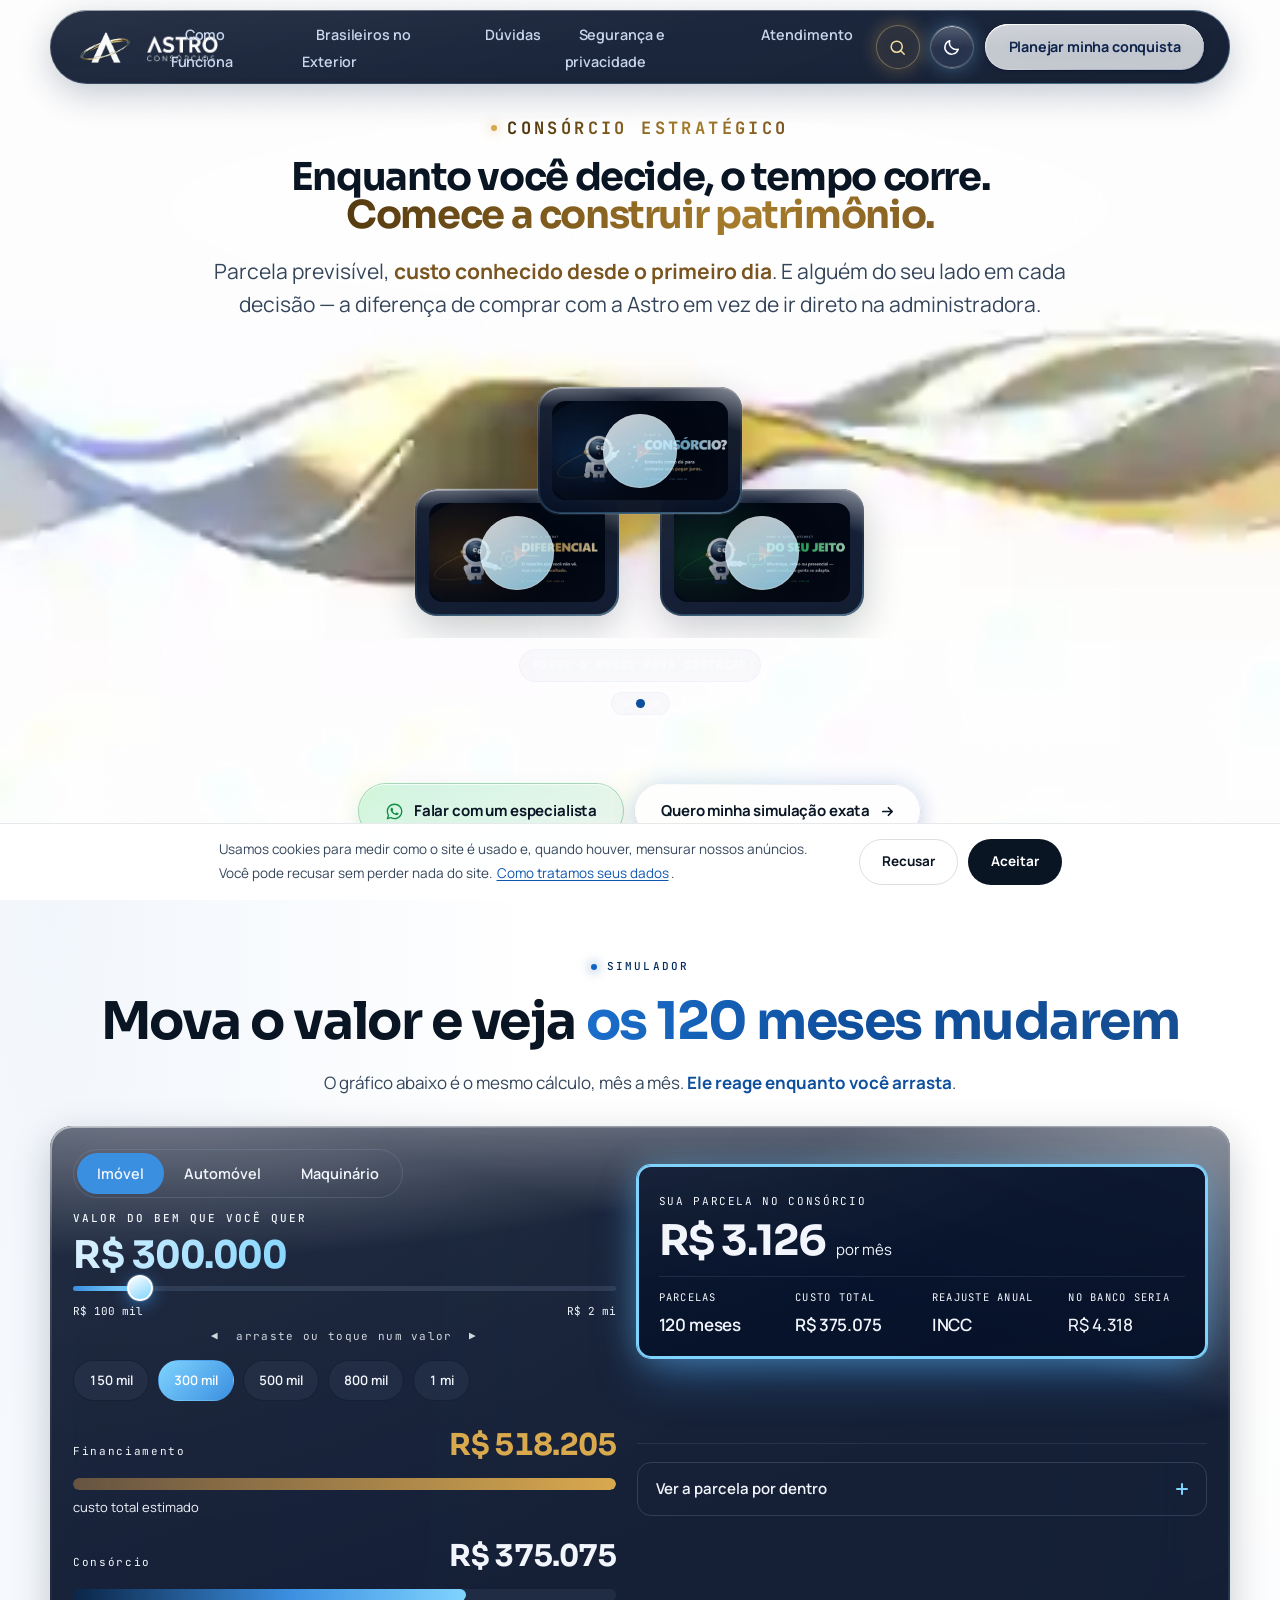
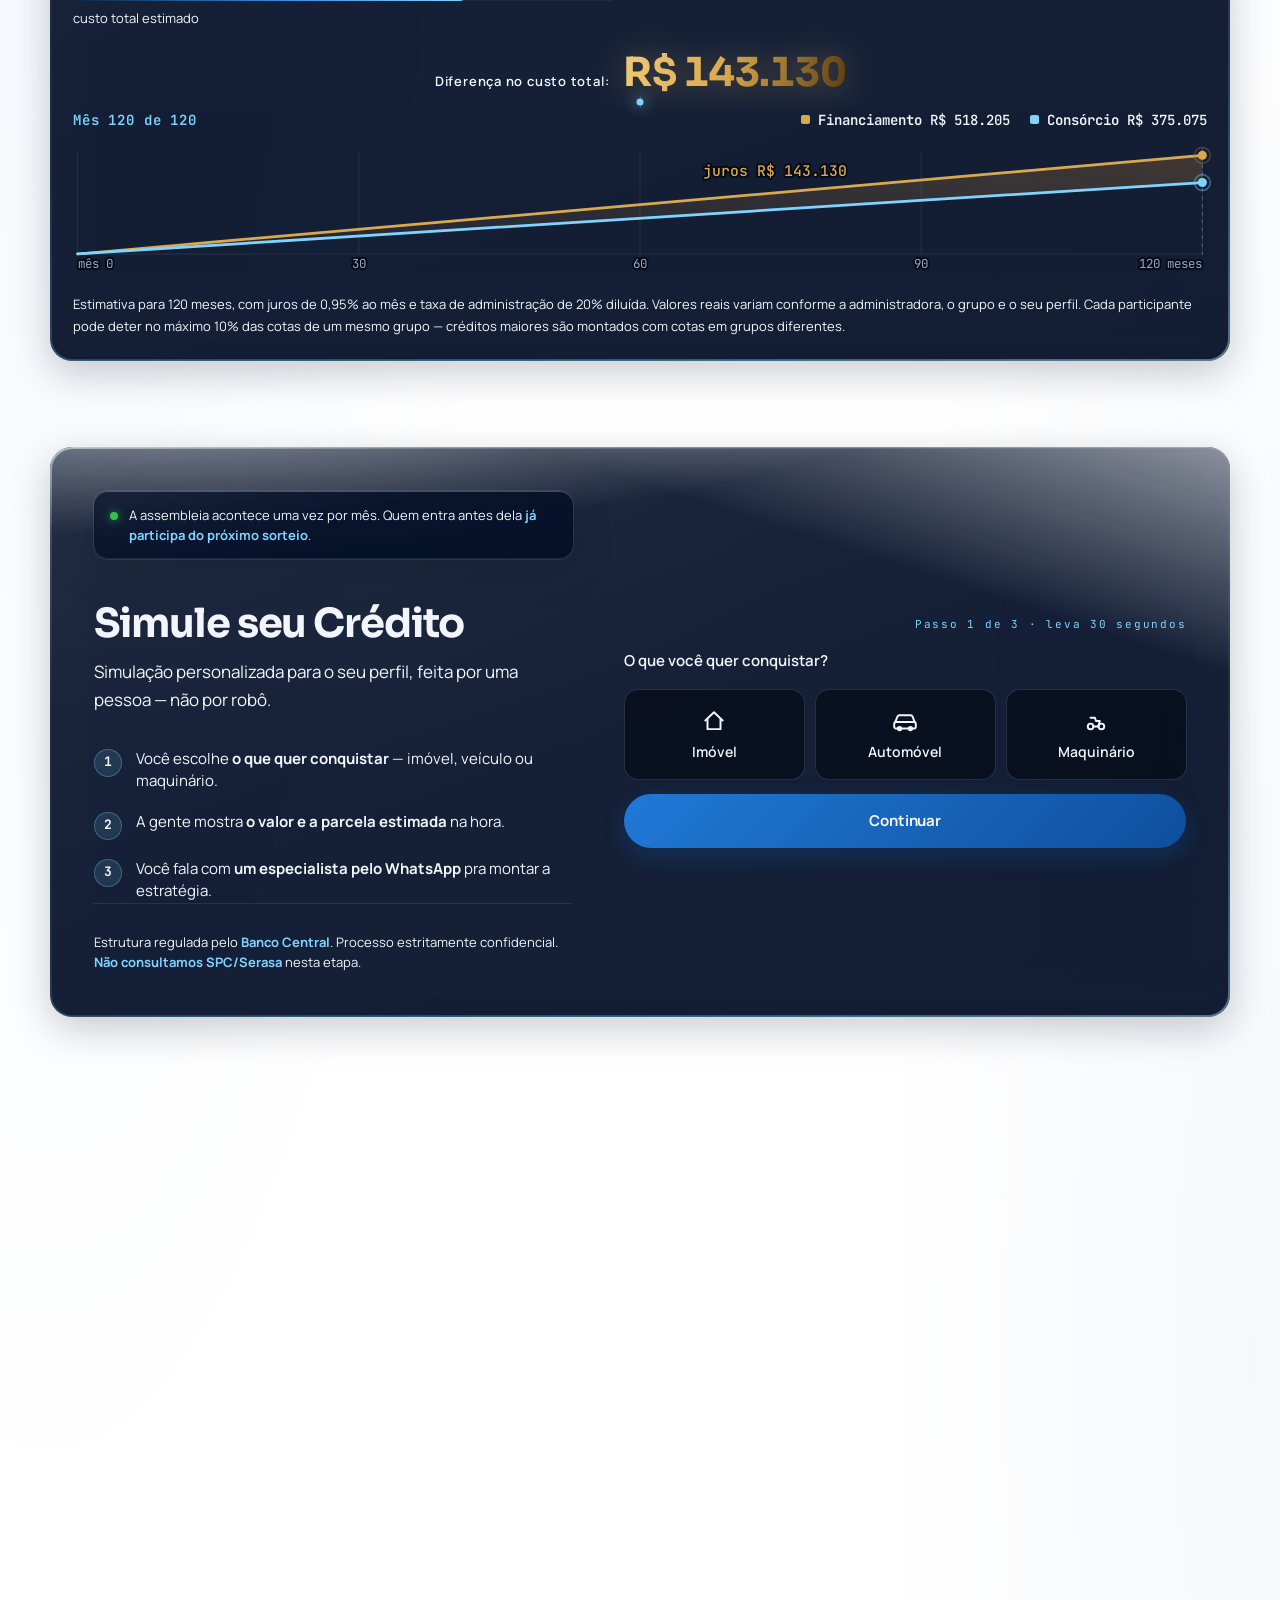
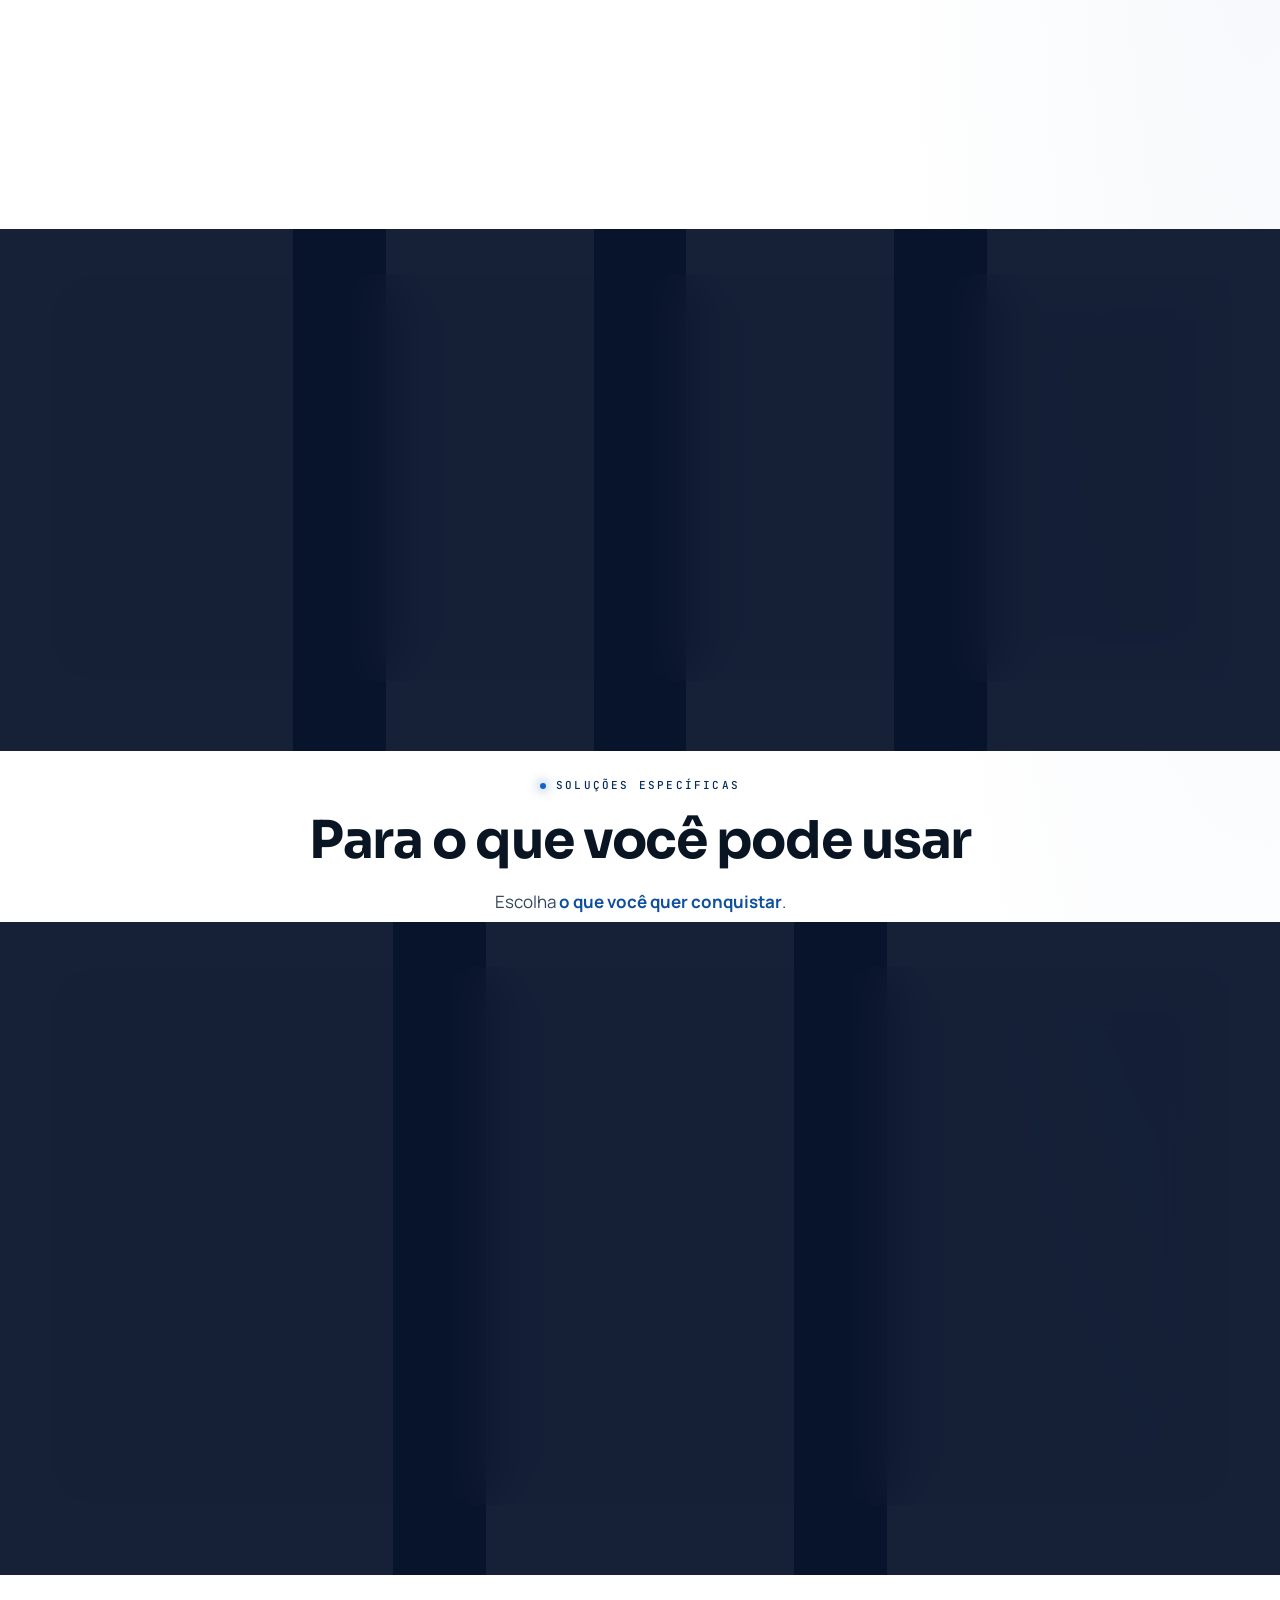
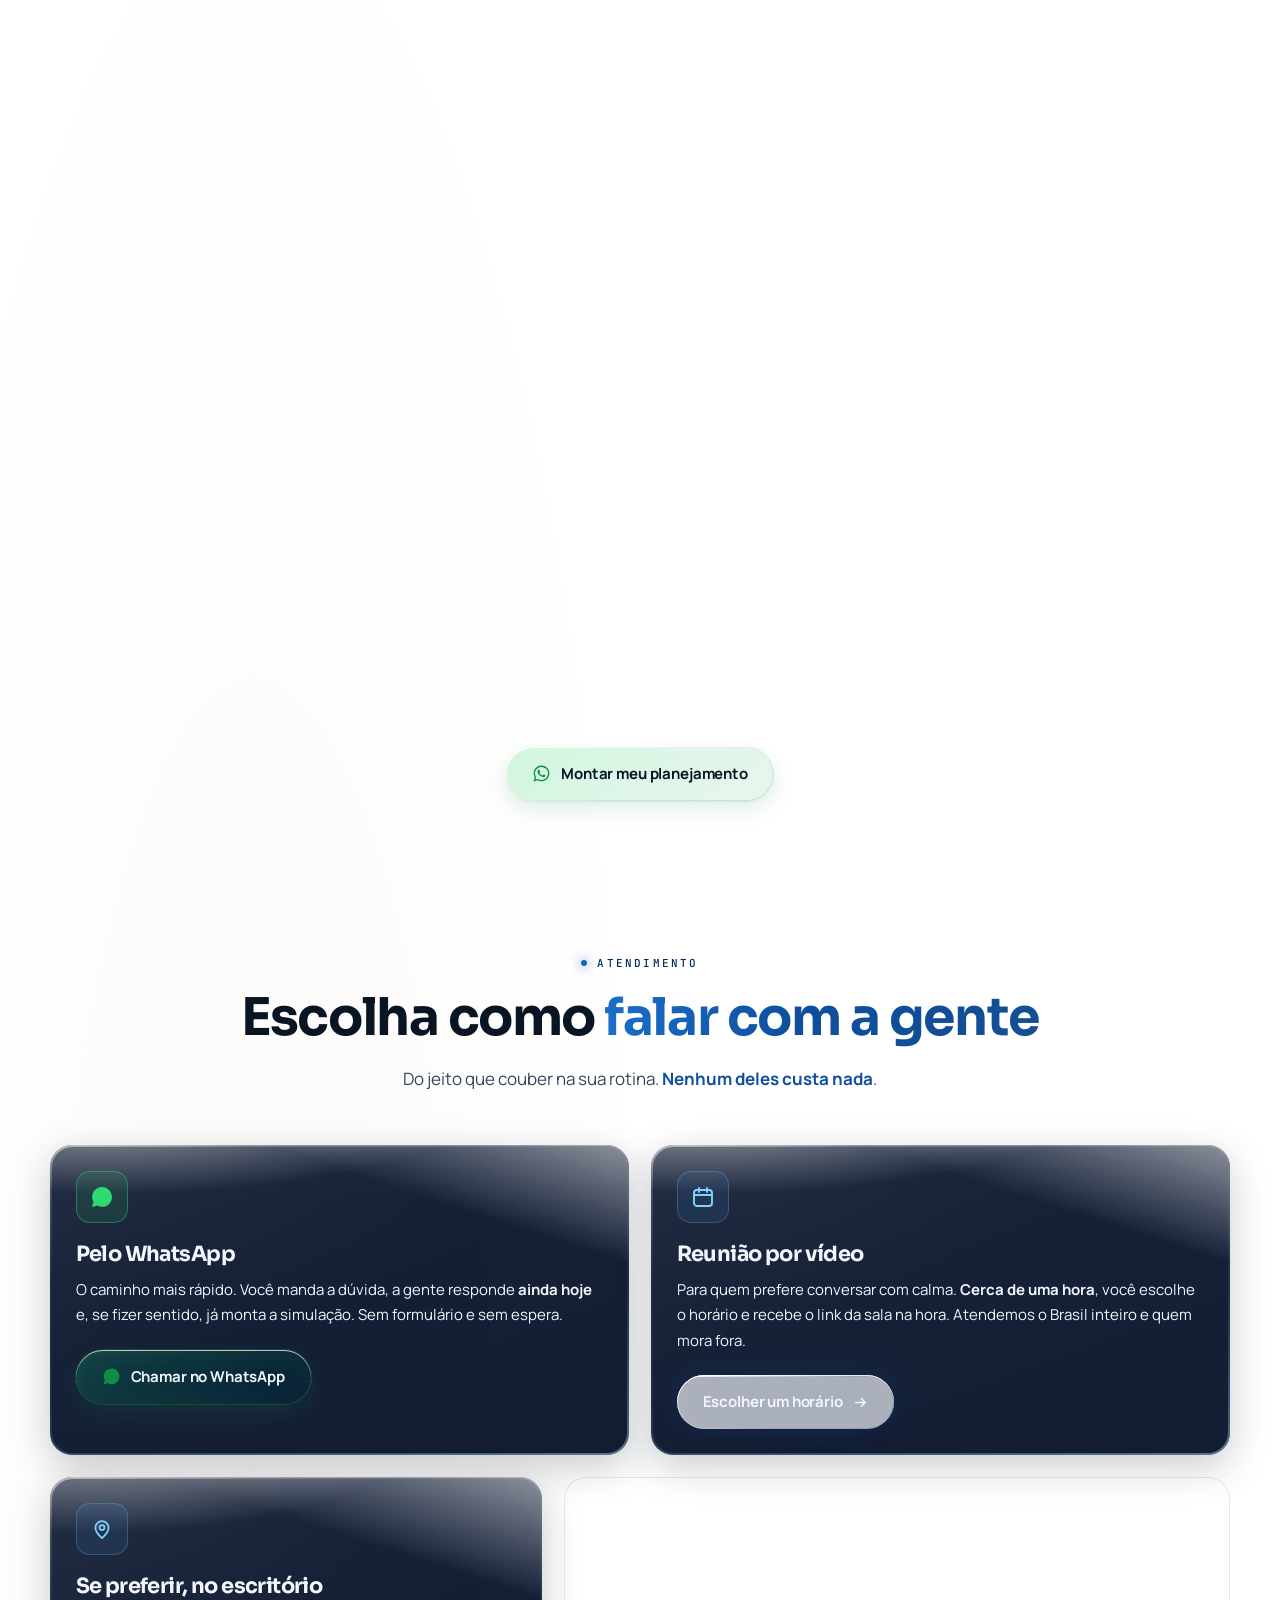
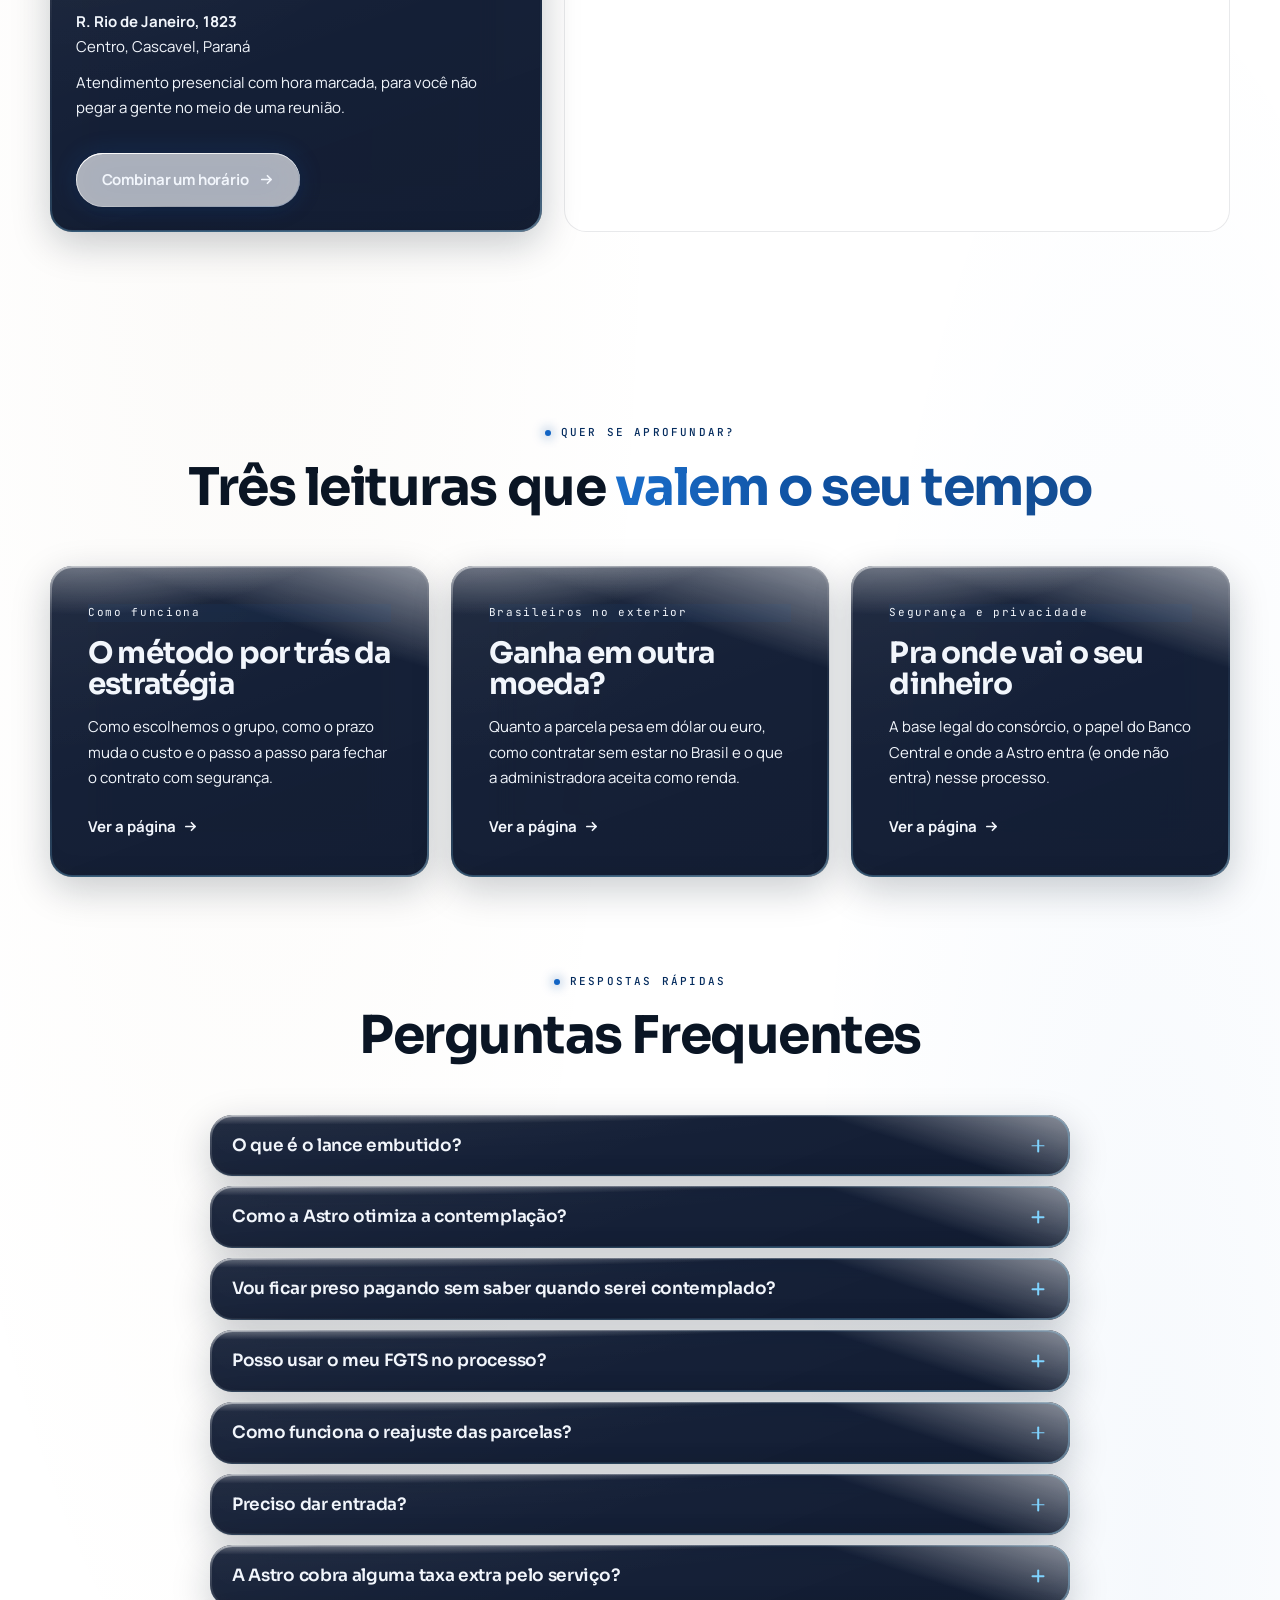
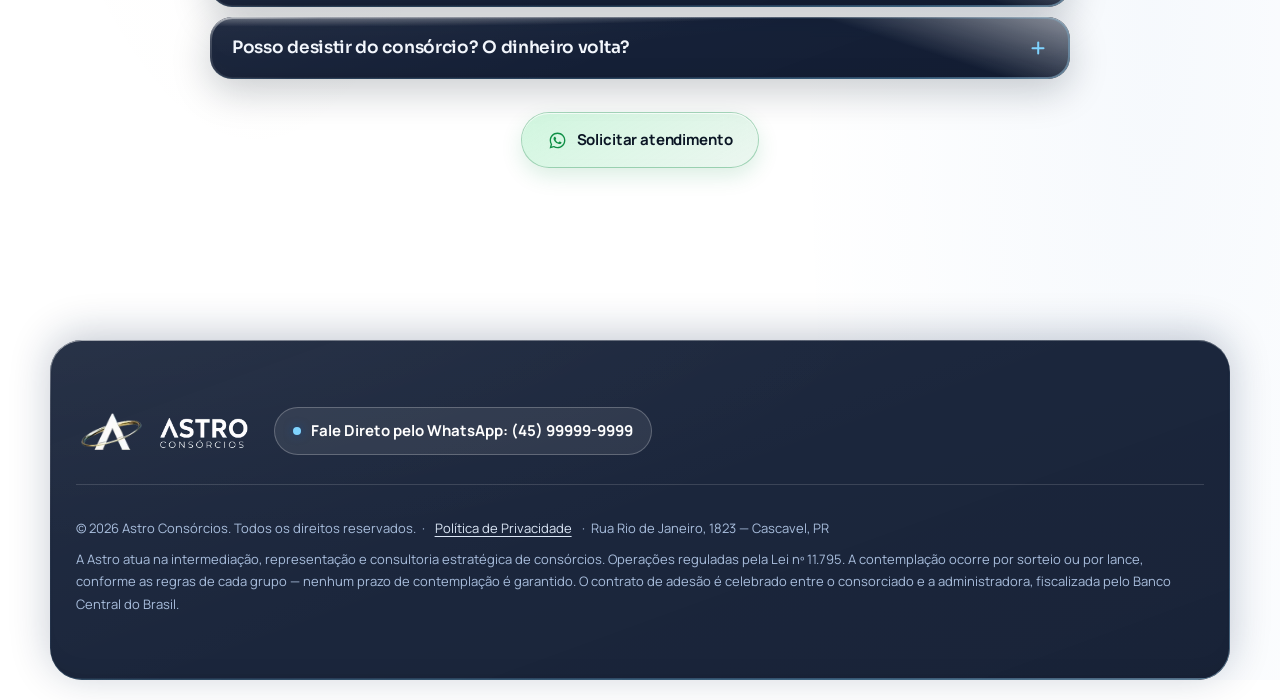
==== index.html @ eac0834c "Initial commit" ====
<!DOCTYPE html>
<html lang="pt-BR">
<head>
<meta charset="UTF-8">
<meta name="viewport" content="width=device-width, initial-scale=1.0">
<title>Consórcio sem juros com estratégia de lance | Astro Consórcios — Imóveis, Veículos e Maquinário</title>

<!-- METATAGS DE SEO E PREVIEW DE COMPARTILHAMENTO (WHATSAPP) -->
<!-- DEPLOY STEP: og:image e og:url precisam da URL absoluta do ar antes de publicar -->
<meta name="description" content="Consórcio de imóveis, veículos e maquinário sem juros de financiamento. Analisamos o histórico de lances do seu grupo e montamos a estratégia de contemplação. Atendimento online em todo o Brasil.">
<meta property="og:title" content="Astro Consórcios — Inteligência Patrimonial">
<meta property="og:description" content="Consórcio sem juros de financiamento, com estratégia de lance baseada em dados. Atendimento online em todo o Brasil.">
<meta property="og:image" content="https://astroconsorcios.netlify.app/img/og-image.jpg">
<meta property="og:image:width" content="1200">
<meta property="og:image:height" content="630">
<meta property="og:image:alt" content="Astro Consórcios — consórcio sem juros com estratégia de lance">
<meta name="twitter:image" content="https://astroconsorcios.netlify.app/img/og-image.jpg">
<meta property="og:type" content="website">
<meta property="og:url" content="https://astroconsorcios.netlify.app/">
<meta property="og:locale" content="pt_BR">
<meta property="og:site_name" content="Astro Consórcios">
<meta name="twitter:card" content="summary_large_image">
<meta name="robots" content="index, follow">
<meta name="author" content="Astro Consórcios">
<meta name="theme-color" content="#03060F">
<meta name="color-scheme" content="dark">
<!-- O favicon era uma estrela de quatro pontas generica, que nao e a marca.
     Agora e o proprio simbolo, com a geometria medida do bitmap. Embutido de
     proposito: nao custa requisicao e fica nitido em qualquer tamanho. -->
<link rel="icon" href="data:image/svg+xml,%3Csvg%20xmlns%3D%22http%3A%2F%2Fwww.w3.org%2F2000%2Fsvg%22%20viewBox%3D%220%200%2032%2032%22%3E%3Crect%20width%3D%2232%22%20height%3D%2232%22%20rx%3D%227%22%20fill%3D%22%23070D1A%22%2F%3E%3Cg%20transform%3D%22translate(16%2016)%20scale(0.062)%20translate(-201%20-126)%22%3E%3Cpath%20d%3D%22M196.7%2011.5%20L205.4%2011.5%20L314.6%20240%20L261.7%20240%20L201%20104%20L140.4%20240%20L87.4%20240%20Z%22%20fill%3D%22%23F2F6FC%22%2F%3E%3Cellipse%20cx%3D%22193.1%22%20cy%3D%22137%22%20rx%3D%22191.8%22%20ry%3D%2246.7%22%20transform%3D%22rotate(-17.3%20193.1%20137)%22%20fill%3D%22none%22%20stroke%3D%22%23E0B45E%22%20stroke-width%3D%2213%22%2F%3E%3C%2Fg%3E%3C%2Fsvg%3E" type="image/svg+xml">
<link rel="apple-touch-icon" href="img/astro-simbolo.png">
<link rel="canonical" href="https://astroconsorcios.netlify.app/">

<link rel="preconnect" href="https://fonts.googleapis.com">
<link rel="preconnect" href="https://fonts.gstatic.com" crossorigin>
<link href="https://fonts.googleapis.com/css2?family=Sora:wght@600;700&family=Manrope:wght@400;600;700&family=JetBrains+Mono:wght@500&display=swap" rel="stylesheet">

<!-- BREADCRUMBS (schema — o Google usa para montar a trilha no resultado de busca) -->
<script type="application/ld+json">
{
  "@context": "https://schema.org",
  "@type": "BreadcrumbList",
  "itemListElement": [
    {"@type":"ListItem","position":1,"name":"Início","item":"https://astroconsorcios.netlify.app/"},
    {"@type":"ListItem","position":2,"name":"Como Funciona","item":"https://astroconsorcios.netlify.app/como-funciona.html"},
    {"@type":"ListItem","position":3,"name":"Brasileiros no Exterior","item":"https://astroconsorcios.netlify.app/exterior.html"},
    {"@type":"ListItem","position":4,"name":"Dúvidas","item":"https://astroconsorcios.netlify.app/#duvidas"}
  ]
}
</script>

<!-- ============================================================
     RASTREAMENTO — PREENCHER ANTES DE RODAR ANÚNCIOS
     1. Troque SEU_PIXEL_ID pelo ID do Pixel da Meta
     2. Troque G-XXXXXXXXXX pelo ID do Google Analytics
     3. Descomente cada bloco abaixo
     ============================================================ -->

<!-- META PIXEL
<script>
!function(f,b,e,v,n,t,s){if(f.fbq)return;n=f.fbq=function(){n.callMethod?
n.callMethod.apply(n,arguments):n.queue.push(arguments)};if(!f._fbq)f._fbq=n;
n.push=n;n.loaded=!0;n.version='2.0';n.queue=[];t=b.createElement(e);t.async=!0;
t.src=v;s=b.getElementsByTagName(e)[0];s.parentNode.insertBefore(t,s)}(window,
document,'script','https://connect.facebook.net/en_US/fbevents.js');
fbq('init', 'SEU_PIXEL_ID');
fbq('track', 'PageView');
</script>
-->

<!-- GOOGLE ANALYTICS — trocar G-XXXXXXXXXX pelo ID real quando criar a conta
<script async src="https://www.googletagmanager.com/gtag/js?id=G-XXXXXXXXXX"></script>
<script>
  window.dataLayer = window.dataLayer || [];
  function gtag(){dataLayer.push(arguments);}
  gtag('js', new Date());
  gtag('config', 'G-XXXXXXXXXX');
</script>
-->

<!-- DADOS ESTRUTURADOS — serviço financeiro com atendimento nacional -->
<script type="application/ld+json">
{
  "@context": "https://schema.org",
  "@type": "FinancialService",
  "name": "Astro Consórcios",
  "description": "Representação e consultoria estratégica de consórcios com atendimento online em todo o Brasil. Análise de grupos e estratégia de lance para imóveis, veículos, maquinário e capital.",
  "url": "https://astroconsorcios.netlify.app/",
  "address": {
    "@type": "PostalAddress",
    "streetAddress": "Rua Rio de Janeiro, 1823",
    "addressLocality": "Cascavel",
    "addressRegion": "PR",
    "addressCountry": "BR"
  },
  "areaServed": { "@type": "Country", "name": "Brasil" },
  "availableChannel": {
    "@type": "ServiceChannel",
    "serviceUrl": "https://astroconsorcios.netlify.app/",
    "availableLanguage": "pt-BR"
  },
  "priceRange": "$$$",
  "openingHoursSpecification": {
    "@type": "OpeningHoursSpecification",
    "dayOfWeek": ["Monday","Tuesday","Wednesday","Thursday","Friday"],
    "opens": "08:30", "closes": "18:00"
  }
}
</script>

<script>
/* Antes de qualquer pintura: sem isto a pagina nasce escura e pisca para o
   claro assim que o script principal roda. Fica inline de proposito. */
(function(){try{
  var t=localStorage.getItem("astro-tema");
  if(t==="claro"||t==="escuro") document.documentElement.setAttribute("data-tema",t);
  var claro = t==="claro" || (t!=="escuro" && window.matchMedia("(prefers-color-scheme: light)").matches);
  document.documentElement.classList.toggle("t-claro", claro);
  document.documentElement.style.colorScheme = claro ? "light" : "dark";
}catch(e){}})();
</script>
<style>
/* ==========================================================================
   ASTRO CONSÓRCIOS — sistema visual
   Premissa: o tempo é a moeda do consórcio.
   ========================================================================== */

:root{
  /* superfícies, tingidas de marinho, nunca preto puro */
  --canvas:      #03060F;
  --canvas-2:    #050913;
  --panel:       #080F1D;
  --panel-2:     #0B1526;
  --panel-3:     #0E1A2E80;

  /* acento, tirado do azul da própria marca */
  --accent:      #3B8FE0;
  --accent-hi:   #7FD4FF;
  --accent-deep: #14356B;
  --accent-soft: rgba(59,143,224,.16);
  --accent-line: rgba(59,143,224,.34);

  /* OURO, não caramelo. Caramelo é cor chapada; ouro é material, e só lê como
     ouro com gradiente, brilho e sombra. Agora que a página tem vidro e
     reflexo, o chapado é que destoava. E patrimônio é literalmente riqueza. */
  --ouro:        #D9A94E;   /* o tom médio, para texto sólido */
  --ouro-luz:    #F5DFA0;   /* o brilho especular */
  --ouro-fundo:  #7A5520;   /* a sombra do metal */
  --caramelo:    #D9A94E;   /* nome antigo mantido: muita regra ainda o usa */

  /* o lado do financiamento: bronze fundo, mesma família do ouro.
     O vermelho saiu; ele era a quinta cor competindo na página. */
  --bronze:      #A8763A;
  --bronze-luz:  #D9A94E;
  --alerta:      #A8763A;

  --text:        #F2F6FC;
  /* A força da fita no topo do herói e depois dele. São os valores do TEMA
     ESCURO, com texto branco por cima; o tema claro sobrescreve os dois com
     números próprios. Cada um saiu de medição de contraste da WCAG, não de
     gosto: a 0,52 texto corrido ficava em 3,62:1, abaixo dos 4,5:1. */
  --fop-topo: 0.92;
  --fop-base: 0.40;
  /* a cor do destaque de marca no texto. É variável porque dentro de um bloco
     claro ela precisa virar azul escuro, e cor cravada não sabe onde está. */
  --marca-cor: #7FD4FF;
  /* A GUIA INTERNA. Distancia da borda do bloco ate o texto dentro dele.
     A pilula usava 26px e os cartoes 32px, o que dava DUAS linhas de texto
     descendo a pagina em vez de uma. Um valor so, usado por todos. */
  --guia: clamp(16px, 2vw, 26px);
  --hover-tinta: linear-gradient(158deg, rgba(59,143,224,.09), rgba(147,169,201,.02));
  --campo-fundo: rgba(3,6,15,.6);
  --campo-fundo-foco: rgba(3,6,15,.85);
  --campo-fundo-solido: #0B1424;
  --regua-traco: rgba(5,9,20,.9);
  /* o degrade dos numeros e titulos em destaque. Texto recortado em degrade
     nao tem cor propria: ele e PINTADO pelo fundo. Cravado claro, ele sumia
     dentro do bloco branco, e nenhuma troca de --text alcancava, porque nao
     ha cor nenhuma para trocar. */
  --grad-destaque: linear-gradient(100deg, #DCF1FF, #7FD4FF 44%, #F2F6FC);
  --text-2:      #93A9C9;
  /* #64789A media 4,34:1, abaixo do piso de 4,5 para texto de corpo.
     Ele carrega as legendas do gráfico, o rodapé e as notas da calculadora. */
  --text-3:      #7C90B4;

  --line:        rgba(147,169,201,.14);
  --line-2:      rgba(147,169,201,.24);

  --r:   14px;
  --r-l: 22px;

  --ease:     cubic-bezier(.22,1,.36,1);
  --ease-io:  cubic-bezier(.65,.05,.36,1);

  --tshadow: 0 1px 2px rgba(4,8,18,.95), 0 3px 12px rgba(4,8,18,.78), 0 10px 44px rgba(4,8,18,.8);

  --f-display: 'Sora', ui-sans-serif, system-ui, sans-serif;
  --f-text:    'Manrope', ui-sans-serif, system-ui, sans-serif;
  --f-mono:    'JetBrains Mono', ui-monospace, monospace;

  --nav-h: 74px;
}

*,*::before,*::after{ box-sizing:border-box; margin:0; padding:0 }

html{
  overflow-x:hidden;
  overflow-x:clip;
  scroll-behavior:smooth;
  scroll-padding-top:calc(var(--nav-h) + 16px);
  background:var(--canvas);
  color-scheme:dark;
}
body{
  overflow-x:hidden;
  overflow-x:clip;
  background:var(--canvas);
  color:var(--text);
  font-family:var(--f-text);
  font-size:17px;
  line-height:1.6;
  -webkit-font-smoothing:antialiased;
  -moz-osx-font-smoothing:grayscale;
  position:relative;
}
/* Com o menu aberto o body recebe overflow:hidden, e isso QUEBRA o
   position:sticky do cabecalho: ele volta para a posicao dele no documento,
   que fica fora da tela se a pessoa rolou. O resultado e um menu que so
   fecha se voce ja estiver no topo. Enquanto o menu esta aberto, o cabecalho
   passa a ser fixo, que nao depende do contexto de rolagem. */
/* A rolagem NÃO trava mais. Travava porque o painel cobria a tela e era um
   diálogo modal; como cartão pequeno, travar a página inteira faz a pessoa
   achar que o site congelou. O véu continua indicando que há uma camada. */
body.menu-aberto{ overflow:visible }
body.menu-aberto nav{ position:fixed; top:0; left:0; right:0; z-index:101 }
/* o aviso de obra tem z-index 100 e cobriria o botao de fechar */

img{ max-width:100%; display:block }
a{ color:inherit; text-decoration:none }
button,input,select,textarea{ font:inherit; color:inherit }
::selection{ background:rgba(59,143,224,.32); color:#fff }

:focus-visible{
  outline:2px solid var(--accent-hi);
  outline-offset:3px;
  border-radius:2px;
}

.so-leitor{
  position:absolute; width:1px; height:1px; padding:0; margin:-1px;
  overflow:hidden; clip:rect(0 0 0 0); white-space:nowrap; border:0;
}
.skip{
  position:absolute; left:-9999px; top:0; z-index:999;
  background:var(--accent); color:#04101F; padding:12px 18px;
  border-radius:0 0 10px 0; font-weight:700;
}
.skip:focus{ left:0 }

/* Escala para monitor grande. Travar tudo em 1180px faz um 27 polegadas
   parecer um site pequeno perdido no meio da tela: logo, menu e rodapé
   encolhem em relação a tudo. A régua cresce junto com a tela. */
:root{ --larg:1180px }
/* A coluna de conteúdo cresce com a tela, mas com teto: linha de texto muito
   longa cansa de ler, e é por isso que ela nunca vai a 100%.
   Os degraus subiram depois que o João viu num monitor de 27" QHD: a 2560px o
   conteúdo parava em 1680, sobrando 440px vazios de cada lado, e a página
   parecia encolhida no meio da tela. Agora vai a 1980, que é 77% da largura —
   cheio o bastante para não parecer perdido, e ainda longe da linha
   interminável. O passo de 2200px entrou porque o salto de 1920 para 2400 era
   grande demais e deixava um vão sem atendimento. */
@media (min-width:1600px){ :root{ --larg:1340px; --nav-h:86px } }
@media (min-width:1920px){ :root{ --larg:1560px; --nav-h:94px } }
@media (min-width:2200px){ :root{ --larg:1780px; --nav-h:98px } }
@media (min-width:2400px){ :root{ --larg:1980px; --nav-h:102px } }

.container{ width:min(var(--larg), calc(100% - 44px)); margin-inline:auto }

/* ---------- tipografia ---------- */

h1,h2,h3{ font-family:var(--f-display); font-weight:700; line-height:1.06; letter-spacing:-.028em }

.eyebrow{
  font-family:var(--f-mono);
  font-size:11px; font-weight:500;
  letter-spacing:.2em; text-transform:uppercase;
  color:var(--accent-hi);
  display:inline-flex; align-items:center; gap:10px;
}
.eyebrow::before{
  content:""; width:6px; height:6px; border-radius:50%;
  background:var(--accent-hi); flex:none;
  box-shadow:0 0 12px var(--accent-hi);
}

/* Abaixo do hero não existe o scrim por faixa, e a fita líquida passa por trás
   dos títulos. Sombra em toda linha grande, e gradiente claro do começo ao fim:
   o azul médio do meio do gradiente desaparecia quando a fita acendia atrás. */
.section-title{
  font-size:clamp(30px,4.6vw,52px);
  margin:18px 0 0;
  /* sombra justa apenas: uma sombra larga sobre letra clara vira halo e o
     título parece desfocado. A separação real vem do scrim de .sec-head. */
  text-shadow:0 1px 3px rgba(4,8,18,.9);
}
.section-title span{
  background:var(--grad-destaque);
  -webkit-background-clip:text; background-clip:text;
  color:transparent; -webkit-text-fill-color:transparent;
  /* obrigatório: com preenchimento transparente a sombra aparece POR DENTRO
     da letra, e o título vira um borrão escuro. O scrim faz a separação. */
  text-shadow:none;
}
.section-sub{
  font-size:clamp(14.2px,1.5vw,17px);
  color:var(--text-2);
  line-height:1.68;
  max-width:66ch;
  margin-top:20px;
  text-shadow:0 1px 2px rgba(4,8,18,.9);
}
.eyebrow{ text-shadow:0 1px 6px rgba(4,8,18,.85) }
/* Selo só do eyebrow do Hero — pediu destaque em "Consórcio estratégico"
   sem alterar o eyebrow-padrão usado no resto do site (Simulador etc.).
   1ª tentativa foi um badge com fundo+borda; ele achou pouco. Trocado por
   fonte maior + o MESMO dourado refletivo animado do "Comece a construir
   patrimônio." (classe .brilho, reaproveitada aqui dentro de um <span> —
   o ::before do eyebrow, o pontinho, ganha a mesma cor para combinar). */
.eyebrow-selo{ font-size:17px; font-weight:700; gap:10px }
.eyebrow-selo::before{ background:#D9A94E; box-shadow:0 0 12px #D9A94E }
/* o modificador .centro fica no HTML por ora, mas deixa de centralizar:
   trocar a classe em 13 lugares do markup teria o mesmo efeito e mais risco
   de eu esquecer um. Se um dia o nome incomodar, é um renomear mecânico. */
/* o subtitulo de secao tambem alarga, pelo mesmo motivo do heroi */
.section-sub.centro{ margin-inline:auto; text-align:center; max-width:72ch }
.sec-head:not(.centro){ padding-inline:var(--guia) }
/* o sistema de destaque vive no fim da folha, veja "DESTAQUE NO TEXTO" */

/* respiro entre blocos: a literatura de design de luxo trata espaco em
   branco generoso como o sinal mais forte de sofisticacao. O aumento cabe
   porque os cortes de texto redundante liberaram a altura equivalente. */
section{ padding:clamp(90px,11vw,152px) 0; position:relative; z-index:2 }

.sec-head{ margin-bottom:clamp(48px,5.6vw,76px); position:relative }
/* o padding-inline aqui e o que poe o titulo de secao na mesma linha vertical
   do logo do cabecalho e do rodape. Sem ele o titulo ficava 26px a esquerda
   deles, e era esse desencontro que o Joao via. */
.sec-head.centro{ text-align:center; display:flex; flex-direction:column; align-items:center; padding-inline:var(--guia) }
/* o mesmo scrim do hero, agora para os títulos de baixo: a fita líquida passa
   por trás deles e o texto precisa da própria escuridão para se sustentar */
/* O scrim atrás dos títulos SAIU. Ele media 1416 por 200px, e nessa proporção
   uma elipse radial não lê como halo: lê como faixa de bordas visíveis. O
   título tem 18,6:1 sozinho e a fita passa longe dele, então o scrim protegia
   contra nada e só sujava o fundo. */

/* ==========================================================================
   CAMADA DE AMBIENTE — o fundo que flui. É o tempo passando.
   ========================================================================== */

/* Fora do hero o fundo é quieto: só um brilho lento, sem fitas. O fluxo é um
   momento do hero, e não um tratamento que persegue o visitante a página toda. */
.ambiente{ position:fixed; inset:0; z-index:0; pointer-events:none; overflow:hidden }
/* o fluxo passou a ser global, entao o conteudo precisa subir acima dele */
main, footer{ position:relative; z-index:1 }
.ambiente-glow{
  position:absolute; inset:-20%;
  background:
    radial-gradient(46% 38% at 20% 12%, rgba(59,143,224,.1), transparent 68%),
    radial-gradient(40% 34% at 84% 78%, rgba(20,53,107,.22), transparent 70%),
    radial-gradient(58% 46% at 50% 108%, rgba(200,135,59,.05), transparent 72%);
  animation:respirar 72s var(--ease-io) -22s infinite;
}
@keyframes respirar{
  0%,100%{ transform:translate3d(0,0,0) scale(1);      opacity:.9 }
  50%    { transform:translate3d(-2.5%,2%,0) scale(1.1); opacity:1 }
}

/* grão fino sobre tudo, estático e barato */
.grao{
  position:fixed; inset:0; z-index:6; pointer-events:none;
  opacity:.05; mix-blend-mode:overlay;
  background-image:url("data:image/svg+xml,%3Csvg xmlns='http://www.w3.org/2000/svg' width='180' height='180'%3E%3Cfilter id='n'%3E%3CfeTurbulence type='fractalNoise' baseFrequency='0.85' numOctaves='3' stitchTiles='stitch'/%3E%3C/filter%3E%3Crect width='180' height='180' filter='url(%23n)'/%3E%3C/svg%3E");
}

/* OS TRILHOS SAIRAM. Eram dois fios de 1px marcando a borda da coluna de
   conteudo, acesos so acima de 1300px. A ideia era dar eixo a pagina; na
   pratica, com a fita em video por tras, viraram duas riscas verticais
   atravessando a tela inteira e o Joao as circulou numa foto. Linha que o
   olho nota e pergunta "o que e isso" nao esta organizando nada. */

/* ==========================================================================
   BARRA DE PROGRESSO, AVISO, WHATSAPP
   ========================================================================== */

.progresso{
  position:fixed; top:0; left:0; height:2px; width:0; z-index:120;
  background:linear-gradient(90deg, var(--accent-deep), var(--accent) 50%, var(--accent-hi));
  box-shadow:0 0 14px rgba(127,212,255,.6);
  transition:width .1s linear;
}

.aviso-construcao{
  position:relative; z-index:100;
  background:rgba(200,135,59,.1);
  border-bottom:1px solid rgba(200,135,59,.24);
  color:#EAC489;
  font-size:13px; letter-spacing:.01em;
  text-align:center; padding:9px 18px;
}
.aviso-construcao span{ color:rgba(240,210,160,.9) }

/* o botão flutuante diz o que faz: um círculo mudo converte menos que uma frase */
/* TRANSLÚCIDO, mesma lógica do .btn-wa: verde continua sendo a cor do
   WhatsApp, só que como vidro (blur), não mais chapado — consistente com
   o resto do liquid glass do site. */
.whatsapp-float{
  position:fixed; right:22px; bottom:22px; z-index:110;
  height:56px; border-radius:100px;
  padding:0 20px 0 15px;
  display:inline-flex; align-items:center; gap:11px;
  background:linear-gradient(150deg, rgba(46,219,112,.30), rgba(26,168,79,.14));
  backdrop-filter:blur(22px) saturate(190%) brightness(1.06);
  -webkit-backdrop-filter:blur(22px) saturate(190%) brightness(1.06);
  color:var(--text); font-weight:700; font-size:15px; letter-spacing:-.01em;
  box-shadow:
    0 0 0 1px rgba(150,244,187,.4),
    inset 0 1px 0 rgba(255,255,255,.32),
    0 12px 32px rgba(26,168,79,.26);
  transition:transform .4s var(--ease), box-shadow .4s var(--ease), background .4s var(--ease), opacity .4s var(--ease);
}
.whatsapp-float svg{ width:26px; height:26px; fill:#4FD87E; flex:none }
.whatsapp-float b{ font-weight:700; white-space:nowrap }
.whatsapp-float:hover{
  transform:translateY(-3px);
  background:linear-gradient(150deg, rgba(46,219,112,.38), rgba(26,168,79,.18));
  box-shadow:0 0 0 1px rgba(180,250,208,.6), inset 0 1px 0 rgba(255,255,255,.4), 0 18px 44px rgba(26,168,79,.4);
}
.whatsapp-float:hover svg{ fill:#6EEB98 }
/* enquanto os botões do hero estão à vista, o flutuante é redundante e ainda
   cobre o número da economia. Ele sai de cena e volta quando o hero passa. */
.whatsapp-float.recolhido{
  opacity:0; pointer-events:none;
  transform:translateY(14px) scale(.9);
}
.mobile-cta.recolhido{ opacity:0; pointer-events:none; transform:translateY(100%) }
.whatsapp-float::after{
  content:""; position:absolute; inset:0; border-radius:50%;
  box-shadow:0 0 0 0 rgba(49,194,79,.55);
  animation:pulso 3.6s var(--ease-io) -1.2s infinite;
}
@keyframes pulso{
  0%   { box-shadow:0 0 0 0 rgba(49,194,79,.5) }
  70%  { box-shadow:0 0 0 18px rgba(49,194,79,0) }
  100% { box-shadow:0 0 0 0 rgba(49,194,79,0) }
}

/* ==========================================================================
   NAVEGAÇÃO
   ========================================================================== */

nav{
  position:sticky; top:0; z-index:90;
  height:var(--nav-h);
  display:flex; align-items:center;
  background:rgba(3,6,15,.62);
  backdrop-filter:blur(16px) saturate(1.4);
  -webkit-backdrop-filter:blur(16px) saturate(1.4);
  border-bottom:1px solid transparent;
  transition:background .5s var(--ease), border-color .5s var(--ease);
}
nav.solida{
  background:rgba(3,6,15,.9);
  border-bottom-color:var(--line);
}
/* três colunas: logo à esquerda, links no centro exato, ação à direita.
   Antes tudo era empurrado para a direita e a barra ficava desequilibrada. */
.nav-inner{
  width:min(var(--larg), calc(100% - 44px)); margin-inline:auto;
  display:grid; grid-template-columns:1fr auto 1fr;
  align-items:center; gap:24px;
}
/* 44px, não 32: a palavra CONSÓRCIOS embaixo do ASTRO ficava com uns 4px de
   altura e virava papa. As outras páginas do site desenham o logo a 75px. */
/* de <img> para caixa com duas pecas: o simbolo em vetor e a palavra em
   imagem. A altura continua sendo a da linha inteira. */
.nav-logo{ height:44px; display:inline-flex; align-items:center; gap:11px; justify-self:start }
/* O CRACHA: o palco da peca 3D.
   Metal reflete o ambiente, entao uma peca metalica solta muda de aparencia
   conforme o fundo em que cai — e sobre a pilula branca ela simplesmente
   sumia. O cracha da a ela um ambiente proprio, igual nos dois temas. */
/* O CRACHA SAIU. Ele existia porque metal espelhado nao fica escuro sobre
   fundo claro — mas quem decide isso e a softbox frontal do estudio, que fica
   gravada no render, e nao o fundo da pagina. Com a softbox em 0,48 a peca sai
   marinha e funciona direto sobre a pilula branca.
   Sobrou a caixa, que so serve para empilhar o vetor e a tira no mesmo lugar. */
.nav-cracha{
  position:relative; flex:none;
  /* 86% e nao 100%: o simbolo com a orbita e mais largo que o "A" sozinho,
     e a 100% ele empurrava a palavra ate encostar no primeiro link do menu. */
  height:86%; aspect-ratio:400 / 252;
}
/* O VETOR FICA ESCONDIDO PARA SEMPRE. Sem animacao nenhuma, ele deixou de
   ter uma razao para existir: nao ha "enquanto a tira carrega" e nao ha
   "para quem pediu menos movimento", porque nada se move. As areas
   transparentes do recorte 3D mostrariam o vetor por baixo se ele ficasse
   visivel, e como as proporcoes dos dois desenhos nao coincidem, o
   resultado seria uma segunda logo fantasma atras da primeira. */
.nav-marca{
  position:absolute; inset:0;
  width:100%; height:100%; display:block; color:#0B2149;
  visibility:hidden;
}
/* O QUADRO ESTATICO DA PECA 3D. Era uma tira de 60 molduras animada por
   background-position; virou um recorte so — o quadro 0 de cada tira, que
   ja e a pose frontal e simetrica, exatamente a que um logotipo parado
   pede. Sem @keyframes, sem steps, sem deslocamento: a imagem inteira e
   a moldura. */
.nav-gira{
  position:absolute; inset:0;
  /* a peca MARINHA, para a pilula branca do tema escuro */
  background-image:url('img/marca-estatica-navy.webp');
  background-repeat:no-repeat;
  background-size:contain;
  background-position:center;
}
/* Na pilula MARINHA a peca tem de ser PRATA, senao marinho encosta em
   marinho. Mesma logica das duas versoes do video de fundo: o render carrega
   a propria luz, entao cada fundo pede o seu. */
:root[data-tema="claro"] .nav-gira{ background-image:url('img/marca-estatica-prata.webp') }
:root[data-tema="claro"] .nav-marca{ color:#F2F6FC }
@media (prefers-color-scheme: light){
  :root:not([data-tema="escuro"]) .nav-gira{ background-image:url('img/marca-estatica-prata.webp') }
  :root:not([data-tema="escuro"]) .nav-marca{ color:#F2F6FC }
}
/* a palavra e menor que o simbolo, como no logotipo original */
.nav-palavra{ height:66%; width:auto; display:block; flex:none }
.nav-links{ list-style:none; display:flex; gap:32px; justify-self:center }
.nav-links a{
  font-size:15px; font-weight:600; color:#93A9C9;
  letter-spacing:-.005em;
  position:relative; padding:8px 0;
  transition:color .35s var(--ease);
}
.nav-links a::after{
  content:""; position:absolute; left:0; right:0; bottom:0; height:1px;
  background:var(--accent-hi); transform:scaleX(0); transform-origin:left;
  transition:transform .45s var(--ease);
}
.nav-links a:hover{ color:var(--text) }
.nav-links a:hover::after{ transform:scaleX(1) }

/* vidro, não pílula cheia: na barra a ação convida sem gritar */
.nav-cta{
  grid-column:3; justify-self:end;
  position:relative; overflow:hidden;
  font-size:15px; font-weight:700; letter-spacing:-.012em;
  padding:12px 24px; border-radius:100px;
  color:#FFFFFF;
  background:linear-gradient(150deg, rgba(127,212,255,.13), rgba(255,255,255,.04));
  backdrop-filter:blur(22px) saturate(190%);
  -webkit-backdrop-filter:blur(22px) saturate(190%);
  box-shadow:inset 0 1px 0 rgba(255,255,255,.24), 0 6px 22px rgba(2,5,12,.35);
  transition:transform .4s var(--ease), box-shadow .4s var(--ease), background .4s var(--ease);
}
/* o aro fino que some no meio de cada lado, como no vidro dos cartões */
.nav-cta::before{
  content:""; position:absolute; inset:0; border-radius:inherit;
  padding:1.2px; pointer-events:none;
  background:linear-gradient(180deg, rgba(255,255,255,.5) 0%, rgba(255,255,255,.14) 22%,
    rgba(255,255,255,0) 46%, rgba(255,255,255,0) 58%, rgba(127,212,255,.2) 80%, rgba(127,212,255,.48) 100%);
  -webkit-mask:linear-gradient(#fff 0 0) content-box, linear-gradient(#fff 0 0);
  -webkit-mask-composite:xor; mask:linear-gradient(#fff 0 0) content-box, linear-gradient(#fff 0 0);
  mask-composite:exclude;
}
.nav-cta:hover{
  transform:translateY(-1px);
  background:linear-gradient(150deg, rgba(127,212,255,.24), rgba(255,255,255,.07));
  box-shadow:inset 0 1px 0 rgba(255,255,255,.34), 0 12px 30px rgba(59,143,224,.28);
}
.nav-cta:active{ transform:translateY(0) scale(.985) }

.nav-burger{
  display:none; grid-column:3; justify-self:end;
  width:44px; height:44px; border-radius:var(--r);
  background:rgba(255,255,255,.05); border:1px solid rgba(255,255,255,.13);
  backdrop-filter:blur(20px) saturate(180%);
  -webkit-backdrop-filter:blur(20px) saturate(180%);
  cursor:pointer; position:relative;
}
.nav-burger span{
  position:absolute; left:13px; width:18px; height:1.6px; border-radius:2px;
  background:var(--text);
  transition:transform .45s var(--ease), opacity .3s var(--ease);
}
.nav-burger span:nth-child(1){ top:16px }
.nav-burger span:nth-child(2){ top:21px }
.nav-burger span:nth-child(3){ top:26px }
.nav-burger.aberto span:nth-child(1){ transform:translateY(5px) rotate(45deg) }
.nav-burger.aberto span:nth-child(2){ opacity:0 }
.nav-burger.aberto span:nth-child(3){ transform:translateY(-5px) rotate(-45deg) }

/* CARTÃO, não tela cheia. O 'top' é escrito pelo JS a partir da barra, que é
   sticky e muda de lugar conforme a rolagem: por isso ele não está aqui.
   No tema ESCURO o cartão é BRANCO com letra marinha; no claro, o contrário.
   Invertido em relação à página ele se separa sozinho, sem precisar de borda. */
.nav-painel{
  position:fixed; z-index:89;
  /* Estreito e ancorado à DIREITA, que é onde vive o botão que o abre.
     O 16px casa com a margem do contêiner: o balão termina exatamente na
     mesma linha vertical das três barrinhas. */
  /* MESMA fórmula de largura do cabeçalho, copiada de propósito: os dois têm
     de ter a pegada idêntica, senão o balão pendura de lado e desencaixa. */
  left:0; right:0; margin-inline:auto; bottom:auto;
  width:min(var(--larg), calc(100% - 28px));
  /* Sem folga: o painel É a barra continuando, e qualquer respiro aqui
     desmente isso. O 'top' vem do JS, medido na base da barra. */
  margin-top:0;
  max-height:calc(100dvh - 140px);
  /* só embaixo: em cima ele encosta na barra e ali não pode haver canto */
  border-radius:0 0 26px 26px;
  /* 0,86: o texto ainda assenta, e o vidro passa a existir de verdade */
  background:rgba(255,255,255,.76);
  box-shadow:0 26px 70px rgba(2,5,12,.55), 0 0 0 1px rgba(11,33,73,.10);
  backdrop-filter:blur(22px); -webkit-backdrop-filter:blur(22px);
  padding:16px 18px 20px;
  display:flex; flex-direction:column; gap:6px;
  opacity:0; visibility:hidden;
  /* cortina: revela de cima para baixo sem deformar o que está dentro.
     scaleY esmagaria o texto e max-height exigiria um valor mágico. */
  clip-path:inset(0 0 100% 0 round 0 0 26px 26px);
  transition:clip-path .44s var(--ease), opacity .2s var(--ease), visibility .44s;
  overflow-y:auto; overscroll-behavior:contain;
}
.nav-painel.aberto{ clip-path:inset(0 0 0 0 round 0 0 26px 26px) }

/* o bico saiu: ele existia para ligar duas coisas separadas, e agora o painel
   é a própria barra continuando. Apontar para si mesmo não diz nada. */

/* o véu: sem ele o conteúdo fica legível por baixo e o menu não parece camada */
body.menu-aberto::after{
  content:""; position:fixed; inset:0; z-index:88;
  pointer-events:none;   /* decoração: quem fecha é o ouvinte de clique */
  background:rgba(2,5,12,.52);
  backdrop-filter:blur(3px); -webkit-backdrop-filter:blur(3px);
  animation:veuEntra .3s var(--ease) both;
}
@keyframes veuEntra{ from{ opacity:0 } to{ opacity:1 } }

/* ---- tema ESCURO: cartão branco, letra marinha ---- */
.nav-painel ul a, .nav-painel li a{ color:#0B2149 }
.nav-painel ul a{ border-bottom-color:rgba(11,33,73,.12) }
.nav-painel.aberto{ opacity:1; visibility:visible; transform:none }
/* o flutuante do WhatsApp (z-index 110) ficaria por cima do menu */
body.menu-aberto .whatsapp-float,body.menu-aberto .mobile-cta{ opacity:0; pointer-events:none }
.nav-painel ul{ list-style:none; display:flex; flex-direction:column }
.nav-painel ul a{
  /* de volta aos 20px: os 18px existiam porque o balão tinha 300px e
     "Agendar reunião" encostava nas bordas. Com a largura da barra, sobra. */
  display:block; padding:15px 4px;
  font-family:var(--f-display); font-size:20px; font-weight:600;
  border-bottom:1px solid var(--line);
}
.nav-painel-cta,.nav-painel-wa{
  margin-top:10px; text-align:center; padding:14px;
  border-radius:100px; font-weight:700; font-size:14.5px;
}
.nav-painel-cta{ background:linear-gradient(135deg,var(--accent-hi),var(--accent)); color:#04101F }
/* verde = WhatsApp. No menu ele e o pedido principal, nao concorre com nada */
.nav-painel-wa{ background:linear-gradient(150deg,#2EDB70,#1AA84F); color:#04140A; border:none }

/* ==========================================================================
   HERO — a jornada de 120 meses guiada pelo scroll. A assinatura do site.
   ========================================================================== */

/* 280vh, e não 400: a 400 a régua exigia rolagem demais para andar.
   O teste de flick confirma que as duas batidas continuam legíveis aqui. */
/* Uma tela, sem rolagem grudada. O vídeo é a âncora visual e o gráfico virou
   faixa de apoio: o visitante não precisa mais rolar duas telas para ver algo. */
.hero{ position:relative; padding:0; z-index:2; margin-top:calc(-1 * var(--nav-h)) }
.hero-palco{
  position:relative;
  /* 100vh sozinho ignorava DOIS empurrões antes do hero:
     1) a barra "site em construção" — mora ANTES do hero no fluxo normal
        (não é fixa, é sticky só o nav) — --aviso-h (medido em JS, no mesmo
        lugar que já mede o --video-teto) fecha essa conta, ficando 0px
        quando o aviso não existe.
     2) o próprio nav: é a "pílula flutuante" com margin-top:10px (ver
        comentário no seletor nav), e por ser sticky com top:10px o
        navegador PRENDE ele nesses 10px mesmo sem rolagem nenhuma, quando
        nada antes dele empurra mais que isso — 10px fixos, sempre
        presentes, não dependem de aviso nem de largura de tela. */
  min-height:calc(100vh - var(--aviso-h, 0px) - 10px);
  padding-top:calc(var(--nav-h) + clamp(28px,6vh,72px));
  padding-bottom:clamp(28px,5vh,64px);
  display:flex; flex-direction:column;
  justify-content:center;
  overflow:hidden;
}

/* duas colunas: a fala à esquerda, o vídeo à direita */
/* a fala pede mais largura que o vídeo: com colunas iguais o título quebrava
   em quatro linhas e a composição ficava apertada */
/* UMA COLUNA, em toda largura. Eram duas no computador e uma no celular, e
   manter dois desenhos custou duas verificações em cada mudança deste projeto.
   Agora o que se aprova numa tela é o que sai na outra. */
.hero-grade{
  display:grid;
  grid-template-columns:1fr;
  gap:clamp(26px,3.4vw,44px);
  justify-items:center; text-align:center;
}
/* MEDIDA. Texto centralizado sem limite de largura vira linha de 1400px, que
   ninguém lê. O olho perde o começo da linha seguinte. */
/* margin-right:auto e não margin-inline:auto: o teto de medida continua,
   mas a caixa estreita passa a ficar PRESA à esquerda em vez de flutuar no
   meio. É a diferença entre limitar a linha e centralizar o bloco.
   O título ganhou folga de 16ch para 22ch: alinhado à esquerda ele não
   precisa mais quebrar tão cedo para manter a silhueta. */
/* A MEDIDA acompanha a fonte. Aumentar a letra sem soltar a medida so faz o
   titulo quebrar mais cedo, e o vazio continua la. 30ch num titulo de
   display e seguro: sao poucas palavras por linha. O subtitulo fica em 60ch
   porque ali e texto corrido, e acima de 75 caracteres o olho perde o comeco
   da linha seguinte. */
/* margin-inline:auto centraliza a caixa; o teto de medida continua, porque
   linha longa demais ninguém lê, centralizada ou não. */
/* com o veu mais leve, o titulo do heroi ganha a mesma sombra dos titulos
   de secao: protege a letra sem cobrir a fita */
.hero-title, .hero-sub, .hero-grade .eyebrow{
  text-shadow:0 0 1px rgba(3,6,15,.9), 0 1px 3px rgba(3,6,15,.82),
              0 2px 12px rgba(3,6,15,.75);
}
.hero-grade .hero-title{ max-width:26ch; margin-inline:auto }
.hero-grade .hero-sub{ max-width:66ch; margin-inline:auto }
.hero-acao-botoes{ justify-content:center }
.hero-microcopy{ justify-content:center }
/* 760 era o teto de quando o heroi tinha duas colunas. Com o video embaixo
   do texto, numa coluna larga, ele ficava pequeno no canto. */
/* 1400 e nao 100%: um video 16:9 ocupando os 1980px da coluna teria 1114px
   de altura e empurraria tudo para fora da primeira tela. Largura sem teto
   nao e mais preenchimento, e outro problema.
   MAS um teto fixo de 1180px ainda so resolve largura — um notebook largo
   e raso (1920x860 medido) tinha 710px de card sozinho e estourava a
   dobra de qualquer jeito. --video-teto (calculado em JS a partir do que
   sobra de altura de verdade) entra aqui como um terceiro teto: o menor
   dos três manda, e a proporcao 16:9 nunca corta nem distorce, so encolhe
   junto em largura e altura. */
.hero-lado-video{
  width:100%;
  /* min-width:0 — SEM ISSO, bug real achado no celular: como item de
     grid (filho de .hero-grade), o mínimo default é "auto", que olha pro
     min-content de dentro (a estante com os 3 vídeos) em vez de respeitar
     o "width:100%" daqui. Media no 375px: a coluna certa era 331px, mas
     .hero-lado-video renderizava 872px — quase 2.6x mais larga que a
     tela, cortada sem aviso pelo overflow:hidden do .hero-palco (aviso a
     mais: os cartões apareciam claramente maiores que a tela, alguns
     cortados ao meio). min-width:0 é o jeito padrão de dizer "não, respeita
     o width — não expanda pelo conteúdo". */
  min-width:0;
  /* MODELO NOVO: 3 cartões do MESMO TAMANHO empilhados, exatamente como o
     leque de "formas de usar" — pedido explícito: "os cards devem ficar
     um por cima do outro" e depois "assim como ficou nas formas de usar".
     Cada cartão ocupa 1/2.1 da janela EM REPOUSO (ver --f no
     .carrossel-trilho: com -45% de sobreposição nos dois vizinhos, 3
     cartões de 1/2.1 fecham a fileira exatamente na largura da janela,
     sem sobra nem corte, e o do meio nasce centralizado sozinho).

     CORREÇÃO (a primeira conta de --video-teto estava errada): pedido
     "aumentaria o tamanho dos cards, tem espaço de sobra" — medindo ao
     vivo em 1920x1080 (tela comum, ao contrário da janela alta que usei
     pra testar antes), quem trava o tamanho NÃO é o teto de 100% — é
     --video-teto, e a fórmula anterior (*2.72) contava a sobreposição
     horizontal (padding-inline do trilho) duas vezes de jeitos
     incompatíveis, entregando só 757px de janela quando dava pra chegar
     em ~940px com a MESMA folga de segurança. Refeita do zero abaixo, e
     dessa vez tirando proveito de verdade: o crescimento de :hover/.ativo
     caiu de 22% pra 15% (ainda um "pop" bem visível, só que pede menos
     respiro reservado) e o padding caiu de 5%/7% pra 2,5%/4% (o mínimo
     que cobre esse crescimento menor, ver .carrossel-trilho) — as duas
     coisas juntas sobram pro CARTÃO em si, não pro respiro.

     A conta certa: a área do trilho que precisa caber em --video-teto é
     o padding-block (2,5%+2,5% da própria largura) MAIS a altura do
     vídeo 16:9 de UM cartão. A largura do cartão não é --f da largura do
     trilho inteiro — o padding-inline (4%+4%) encolhe a área onde os
     cartões vivem primeiro. Cartão = --f * larguraDoTrilho * (1-0,08).
     Altura do vídeo = cartão * 9/16. Então:
       larguraDoTrilho * (0,05 + --f*0,92*0,5625) ≤ --video-teto
       larguraDoTrilho * (0,05 + 0,4762*0,92*0,5625) ≤ --video-teto
       larguraDoTrilho * 0,2965 ≤ --video-teto
       larguraDoTrilho ≤ --video-teto / 0,2965 ≈ --video-teto * 3,374
     (a legenda do cartão e a fileira de pontos/dica abaixo, que não
     escalam com a largura, continuam fora daqui — entram como px fixos
     direto no "folga" do JS). Teto absoluto: cartão em destaque
     (1,15 * --f * 0,92 * larguraDoTrilho) perto do tamanho de ANTES do
     carrossel (1180px) dá larguraDoTrilho ≤ 1180/(1,15*0,4381) ≈ 2342px.
     O teto de 100% fica INTOCADO de propósito: ele é a rede de segurança
     contra a janela vazar pra fora da coluna do Hero, e só ele é
     relativo ao pai — inflar um px ou o video-teto (ambos absolutos)
     nunca estoura sozinho, o teto de 100% barra se precisar.

     MULTIPLICADOR REFEITO (3.293 → 2.316) pela pirâmide: pedido explícito
     "vamos triangular os vídeos... cobrir parte um do outro pra economizar
     espaço e ter um efeito de movimento".

     TRÊS TENTATIVAS ERRADAS ANTES DESTA, todas medidas ao vivo e
     descartadas (pra não repetir o mesmo caminho):
     1) Só --desce (0,22, depois 0,32): resolvia o REPOUSO, mas o
        :hover/.ativo cresce 15% A PARTIR DO PRÓPRIO CENTRO — a metade de
        baixo desse crescimento (7,5%) comia a folga de novo.
     2) --sobe (margin-top negativo só no cartão do meio) pra cobrir esse
        crescimento: funcionou pro clearance, mas cada rodada foi
        empurrando o multiplicador pra baixo (3.293→2.506→2.260→1.954),
        e o CARTÃO em si desabou pra 91px de altura em 1366x768 — a
        legenda/botão do :hover, desenhados em PX FIXO pra um cartão de
        300px+, passaram a tampar o próprio título da capa ativa. Pedido
        explícito depois de ver isso ao vivo: "agora está cortando".
     3) Reduzir a sobreposição HORIZONTAL (-45%→-18%) achando que uma
        faixa de colisão mais fina resolvia: ERRADO — o clearance que
        importa é vertical (a quina de BAIXO do cartão do meio tem que
        ficar acima do título do vizinho), e isso não depende de quanto
        os dois se sobrepõem no eixo X, só da diferença de altura entre
        eles. A manchete da capa ocupa até uns 96% da largura do cartão
        (quase a borda), então mesmo pouca sobreposição horizontal ainda
        alcançava o texto — não resolveu nada, só reduziu --f à toa.
     4) `transform-origin:50% 100%` no cartão do meio (cresce só PRA CIMA
        no :hover, a quina de baixo nunca se move) + dobrar o padding-top
        pra caber os 15% inteiros de crescimento: a ideia da origem estava
        certa, mas dobrar o padding-top pra UM cartão só encareceu a
        fileira TODA de novo — testado ao vivo no orçamento mais apertado
        (1366x768, --video-teto natural ~149px): o cartão não passava de
        ~82px de altura por mais que o piso subisse, porque o padding
        extra comia exatamente o que sobrava.

     SOLUÇÃO DE VERDADE, as duas peças juntas: (a) `transform-origin:50%
     100%` continua no cartão do meio (ver nth-child(2) abaixo) — cresce
     só pra cima, então PRECISA só da MESMA folga de sempre no topo (não
     do dobro), e (b) o cartão do meio ganha sua PRÓPRIA regra de .ativo
     com escala menor (1.075 em vez de 1.15 — ver mais abaixo), então
     "mesma folga de sempre" (7,5%) já cobre o crescimento dele igual
     cobre o das pontas. Padding volta a ser SIMÉTRICO (3%+4px nos dois
     lados, ver .carrossel-trilho) — nenhum custo extra de padding. Único
     custo de verdade da pirâmide é --desce, calibrado ao vivo no
     orçamento mais apertado (0,50 — ver comentário de --desce):
       f = 1/(3 - 2*0,20) = 1/2,6 = 0,38462; f*0,91 = 0,35
       coeficiente = 0,06 (padding-block) + f*0,91*0,5625 (vídeo) + f*0,91*0,50 (descida)
                   = 0,06 + 0,19688 + 0,175 = 0,43188
       larguraDoTrilho ≤ --video-teto / 0,43188 ≈ --video-teto * 2,316
     Cartão fica menor que antes da pirâmide em telas apertadas (onde
     --video-teto bate no piso — ver --piso no JS, subiu junto) mas não
     mais NEM DE LONGE tão pequeno quanto nas tentativas 2 e 4. */
  max-width:min(2368px, 100%, calc(var(--video-teto, 9999px) * 2.316));
  margin-inline:auto;
}
.hero-lado-video .carrossel-trilho{
  /* fração da janela que cada cartão ocupa em repouso — a sobreposição
     horizontal (-20%, ver margin-left de :not(:first-child) abaixo) aqui
     é só estética, não faz parte da conta de não-tampar-título (ver o
     comentário grande de .hero-lado-video pro motivo): f = 1/(3-2*0,20).
     Antes da pirâmide era -45% (f=1/2,1) — o novo valor é mais discreto
     de propósito, já que quem garante o "não tampa" agora é --desce +
     transform-origin do cartão do meio, não o quanto eles se encavalam
     no X. */
  --f: calc(1 / 2.6);
  /* PIRÂMIDE: fração da LARGURA DO CARTÃO que os dois das pontas descem
     em relação ao do meio — pedido explícito de "triangular os vídeos...
     cobrir parte um do outro". 0,38: medido ao vivo contra a posição real
     do título nas duas capas vizinhas (canvas em cima dos JPGs), com
     folga de verdade nos dois lados — ver o comentário grande de
     .hero-lado-video pro histórico de valores menores que pareciam bons
     na conta mas não sobreviviam ao :hover. Testado ao vivo no ORÇAMENTO
     mais apertado de verdade (o --video-teto natural de 1366x768, ~149px,
     não um valor arbitrário) — 0,50 é o menor valor que sobra folga
     positiva nos dois lados nesse pior caso. MUDAR AQUI PEDE MUDAR o
     multiplicador 2.316 lá. */
  --desce: 0.50;
  display:flex; align-items:flex-start; justify-content:center;
  gap:0;
  /* ESTÁTICO DE VERDADE: nada arrasta, nada rola, nada recentraliza —
     pedido explícito depois de eu ter tentado "hover recentraliza" (irPara
     no mouseenter) e o pedido ter voltado: "ficou ruim passar o mouse em
     cima e movimentar tudo, seria melhor simplesmente ficarem estáticos e
     ao passar o mouse destacar o que o mouse está em cima, assim como
     ficou nas formas de usar". overflow:clip (não "auto") nos dois eixos:
     nenhum dos dois é "visible", então a regra do spec que promove um
     eixo pro outro (a mesma que obriga o leque a rolar) nunca entra em
     ação aqui — não tem scroll pra travar porque os 3 cartões já fecham a
     fileira exatamente na largura da janela (ver --f). O padding abaixo
     reserva o respiro do crescimento de :hover/.ativo (+15%), que scale()
     não soma nem ao scrollWidth nem ao scrollHeight — sem essa reserva o
     cartão em destaque cortaria nas bordas, do mesmo jeito que cortava no
     leque.

     Vertical "3% + 4px" nos dois lados, SIMÉTRICO de novo (uma rodada
     chegou a dobrar o topo pra "6%+8%" pensando que o cartão do meio
     precisava do dobro de folga — ver o comentário grande de
     .hero-lado-video pro raciocínio completo e por que foi revertido: o
     cartão do meio cresce menos no :hover, ver .ativo dele, não o padding
     que cresceu). O "3%" cobre os 7,5% da altura do VÍDEO 16:9 (a parte
     proporcional à largura); o "+4px" cobre os mesmos 7,5% em cima do que
     o vídeo NÃO é — o padding PRÓPRIO do .video-card (12-16px, fixo, não
     escala com a largura). Esse "+4px" é px FIXO que também precisa estar
     subtraído do "folga" do JS — MUDAR AQUI PEDE MUDAR LÁ (ver
     --video-teto). O "3%" e o "4,5%" seguem sendo os números usados no
     multiplicador de --video-teto em .hero-lado-video. Horizontal 4,5%:
     cobre o ~3,3% que só as pontas (primeiro e último cartão) vazam pro
     lado de fora ao crescer, com folga de verdade. */
  overflow:clip;
  padding:calc(3% + 4px) 4.5%;
}
/* os vizinhos entram POR BAIXO (margem negativa, não gap) — pedido
   explícito: "ficar um pouco por trás do vídeo do meio pra dar pra ver
   mais da capa". Repouso: TODOS do mesmo tamanho (scale 1) — só
   :hover/.ativo cresce; ver comentário grande abaixo de por que o
   empilhamento (z-index) é fixo por posição, não por quem está em foco. */
.hero-lado-video .carrossel-item{
  width:calc(var(--f) * 100%); flex:none; position:relative;
  /* container pro cqw do .item-cta/.item-legenda (ver os dois) — assim a
     fonte deles acompanha o tamanho do PRÓPRIO cartão, não fica em px
     fixo desenhado pra um tamanho só. */
  container-type:inline-size;
  transition:transform .32s var(--ease), opacity .32s var(--ease), box-shadow .32s var(--ease);
  /* sombra de repouso, sugestão aceita ("sombra mais forte entre os
     cards"): sem ela os 3 liam como uma fileira quase colada, não uma
     pilha — cada cartão empurra sombra pra DIREITA (onde o próximo da
     pilha mora, já que ESQUERDA cobre CENTRO cobre DIREITA) reforçando
     que ele está por cima do vizinho, não do lado. */
  box-shadow:14px 0 28px -8px rgba(3,6,15,.55);
}
/* -40%, não mais -45% do modelo antigo — ver o comentário grande de
   .hero-lado-video: essa sobreposição é só estética (quem evita tampar
   título é --desce + transform-origin do meio, não o quanto os cartões
   se encavalam no X), então dá pra ajustar por gosto sem afetar o
   tamanho do cartão nem o "cabe numa tela só" — não mexe em --f. Baixado
   de volta de 20% pra 38%: pedido explícito depois de ver ao vivo, "pode
   aproximar os dois vídeos de baixo" (as duas pontas da pirâmide
   estavam espalhadas demais depois da rodada que reduziu a sobreposição
   pra 20% tentando resolver o problema errado — ver histórico). De 38%
   pra 40%: pedido "a distância horizontal está quase perfeita, eu
   diminuiria pouquíssima coisa" — ajuste pequeno de propósito, o vão
   entre as duas pontas continua bem positivo (~20% da largura do
   cartão, medido ao vivo, longe de se encostarem). */
.hero-lado-video .carrossel-item:not(:first-child){
  margin-left:calc(var(--f) * 100% * -0.40);
}
/* PIRÂMIDE — pedido explícito: "triangular os vídeos... uma posição em
   que seja possível ler a capa de todos, mas eles cubram parte um do
   outro". Só as pontas descem (o do meio fica no topo, encostado no
   padding-top de sempre) — "100%" aqui é a largura do CONTEINER flex
   (a mesma base que var(--f) já usa pra largura/sobreposição horizontal),
   então var(--desce) sobe/desce como fração do próprio cartão, não da
   janela inteira. */
.hero-lado-video .carrossel-item:nth-child(1),
.hero-lado-video .carrossel-item:nth-child(3){
  margin-top:calc(var(--f) * 100% * var(--desce));
}
/* O cartão do MEIO cresce só PRA CIMA no :hover/.ativo (origem no canto
   de baixo, não no centro) — ver o comentário grande de .hero-lado-video
   pro motivo: assim a quina de baixo NUNCA se move, e o crescimento
   jamais alcança o título do vizinho por baixo. E cresce MENOS que as
   pontas (1.075, não 1.15 — ver a regra de .ativo logo abaixo, mais
   específica que a genérica de .carrossel-item.ativo e por isso vence):
   como tudo desse crescimento vira movimento pra CIMA (a base não se
   move), 7,5% pra cima é EXATAMENTE o que o padding-top de sempre já
   reserva (o mesmo que as pontas usam pra crescer 7,5% pra cima a partir
   do próprio centro) — não precisa de nenhum padding extra pra isso. */
.hero-lado-video .carrossel-item:nth-child(2){
  transform-origin:50% 100%;
}
.hero-lado-video .carrossel-item:nth-child(2).ativo{
  transform:scale(1.075);
}
/* EMPILHAMENTO FIXO POR POSIÇÃO, não por "quem está ativo" — pedido
   explícito depois de eu ter tentado por JS/.ativo duas vezes: "era o do
   meio em cima do da direita e o da esquerda em cima do do centro", ou
   seja ESQUERDA cobre CENTRO cobre DIREITA, sempre. Puro CSS por
   nth-child, do jeito que o leque já faz (lá é crescente da esquerda pra
   direita; aqui o pedido foi o sentido contrário — cada seção pode ter
   sua própria "mão" de cartas).

   AJUSTADO pela pirâmide: o do meio (o mais alto) fica por CIMA dos dois
   — é ele o cartão "principal" da composição. Entre as pontas, a esquerda
   continua ganhando da direita (mesma ordem de leitura de antes, sem
   motivo pra inverter). */
.hero-lado-video .carrossel-item:nth-child(1){ z-index:2 }
.hero-lado-video .carrossel-item:nth-child(2){ z-index:3 }
.hero-lado-video .carrossel-item:nth-child(3){ z-index:1 }
/* O DESTAQUE — só a APARÊNCIA é CSS (.ativo cresce, sobe pro topo, ganha
   sombra); QUEM ganha .ativo com o mouse virou JS (ver o IIFE do Hero,
   perto de "ver .hero-lado-video .carrossel-item:hover/.ativo"), não mais
   ":hover" puro. MOTIVO — bug real, visto ao vivo: com ESQUERDA cobre
   CENTRO cobre DIREITA em repouso (nth-child acima) e -45% de sobreposição
   entre vizinhos, o cartão do CENTRO já nasce com uma fatia visível bem
   fina (só a ponta que nem ESQUERDA nem DIREITA cobrem); no instante em
   que DIREITA vira .ativo (cresce 15%, z-index:50), essa fatia FECHA de
   vez — o mouse não tem mais nenhum pixel do centro pra passar por cima e
   trocar o destaque, só dá pra sair da fileira inteira e voltar a entrar
   por fora. ":hover" no PRÓPRIO cartão nunca resolveria isso, porque quem
   recebe o evento é sempre o elemento que está por cima visualmente — e é
   exatamente esse elemento (o vizinho grande) que atrapalha. A solução:
   o JS mede a posição do CENTRO de cada cartão (fixa, scale() não move
   centro) e usa a coordenada X do mouse pra saber de qual centro ele está
   mais perto, ignorando de propósito o que está desenhado por cima nesse
   pixel — mover o mouse em direção ao centro geométrico do cartão do meio
   sempre o destaca, mesmo que o vizinho aumentado ainda esteja cobrindo
   aquele ponto visualmente por uma fração de segundo até a transição
   encolher ele de novo. 15%, não 22% como o leque: aqui o crescimento
   pede padding reservado (ver .carrossel-trilho), e cada ponto percentual
   a menos de crescimento é padding a menos e CARTÃO a mais — 15% ainda é
   um "pop" bem visível e libera espaço de sobra pro tamanho de repouso. */
.hero-lado-video .carrossel-item.ativo{
  z-index:50; transform:scale(1.15);
  box-shadow:0 26px 60px rgba(3,6,15,.45);
}
/* BOTÃO "SAIBA MAIS" POR CARTÃO — pedido explícito: "botões que ao passar
   o mouse aparecessem e direcionassem o cliente pra uma página que fala
   especificamente sobre o vídeo". position:absolute DENTRO do próprio
   cartão (não soma altura nova): fica encaixado no respiro que o
   .video-capa::after já escurece embaixo da capa, então não mexe em nada
   da conta de --video-teto/folga. Some com pointer-events:none em repouso
   pra nunca roubar o clique do play, que mora no centro. Sobrevive à troca
   de <button> por <video> (ligarVideoLocal faz b.replaceWith(v)) porque é
   irmão do .video-capa, não filho dele. */
.hero-lado-video .item-cta{
  position:absolute; left:3%; right:3%; bottom:4%; z-index:4;
  display:flex; align-items:center; justify-content:center; gap:5px;
  padding:clamp(4px,1.8cqw,8px) clamp(6px,2.6cqw,10px); border-radius:100px;
  font-family:var(--f-text); font-size:clamp(9px,3.2cqw,12px); font-weight:700;
  color:#04101F; text-decoration:none; white-space:nowrap; overflow:hidden; text-overflow:ellipsis;
  background:linear-gradient(150deg,#fff,#9FE3FF);
  box-shadow:0 10px 26px rgba(2,5,12,.4);
  opacity:0; transform:translateY(8px); pointer-events:none;
  transition:opacity .3s var(--ease), transform .3s var(--ease);
}
.hero-lado-video .item-cta .seta{ width:13px; height:13px; flex:none; transition:transform .3s var(--ease) }
.hero-lado-video .item-cta:hover .seta{ transform:translateX(3px) }
.hero-lado-video .carrossel-item.ativo .item-cta{
  opacity:1; transform:translateY(0); pointer-events:auto;
}
/* LEGENDA BREVE NO DESTAQUE — pedido explícito: "um breve texto no vídeo
   quando ele estivesse destacado". Mesmo texto do aria-label do botão (sem
   inventar frase nova), só aparece junto com o "saiba mais" — outro overlay
   absoluto, mesma lógica de não somar altura. -webkit-line-clamp:2 corta
   com reticências se dois vídeos tiverem descrição bem mais longa que os
   outros, em vez de estourar a capa.
   TUDO EM % / cqw, não mais px fixo — pedido explícito depois de ver ao
   vivo: "agora está cortando" (a legenda, desenhada pra um cartão de
   300px+, tampava o próprio título quando a pirâmide encolheu o cartão).
   % de bottom/left/right é relativo ao próprio .carrossel-item (container
   do position:absolute); cqw pede container-type:inline-size nele, ver
   `.hero-lado-video .carrossel-item` acima. */
.hero-lado-video .item-legenda{
  position:absolute; left:4%; right:4%; bottom:16%; z-index:4;
  font-family:var(--f-text); font-size:clamp(9px,3.2cqw,12px); line-height:1.35; font-weight:600;
  color:#fff; text-align:center; text-shadow:0 1px 5px rgba(2,5,12,.85);
  display:-webkit-box; -webkit-line-clamp:2; -webkit-box-orient:vertical; overflow:hidden;
  opacity:0; transform:translateY(6px); pointer-events:none;
  transition:opacity .3s var(--ease), transform .3s var(--ease);
}
.hero-lado-video .carrossel-item.ativo .item-legenda{ opacity:1; transform:translateY(0) }
/* PONTOS — agora em fluxo normal ABAIXO da fileira, não mais sobrepostos
   ao card (o card de repouso encolheu pra caber 3 do mesmo tamanho, e um
   "bottom:58px" fixo não acompanha esse tamanho novo) — a folga extra que
   isso consome já está somada em "folga" no JS de --video-teto. Clicáveis:
   além de sinalizar "são 3", trocam qual cartão fica em destaque sem
   precisar passar o mouse (toque, ou preferência de quem não quer usar
   hover). */
.hero-carrossel-pontos{
  display:flex; justify-content:center; align-items:center; gap:8px;
  margin-top:12px; width:fit-content; margin-inline:auto;
  /* o vidro sumiu quando os pontos saíram de cima do vídeo (onde uma
     pílula escura fazia falta pra ler por cima de qualquer capa) pra
     baixo dele, no fundo escuro da própria página — pedido explícito
     depois: "removeu o liquid glass de alguns botões... coloque de
     volta, sem exagero". Sem exagero mesmo: aqui embaixo o contraste já
     é alto sozinho, então uma pílula BEM mais sutil que a original
     (era rgba(3,6,15,.38) — pensada pra vencer o brilho de uma capa
     clara) basta pra devolver a textura de vidro sem pesar. */
  padding:7px 10px; border-radius:100px;
  background:rgba(147,169,201,.06);
  backdrop-filter:blur(14px) saturate(160%);
  -webkit-backdrop-filter:blur(14px) saturate(160%);
  box-shadow:0 0 0 1px rgba(147,169,201,.12);
}
.hero-carrossel-pontos .ponto{
  width:7px; height:7px; padding:0; border:none; border-radius:50%;
  background:rgba(255,255,255,.4); cursor:pointer;
  transition:background .3s var(--ease), transform .3s var(--ease);
}
.hero-carrossel-pontos .ponto:hover{ background:rgba(255,255,255,.7) }
.hero-carrossel-pontos .ponto[aria-selected="true"]{
  background:var(--accent-hi); transform:scale(1.3);
}
/* DICA — mesmo motivo do vidro nos pontos acima (ver comentário lá):
   devolvido bem sutil, só o suficiente pra ler como "pílula", não como
   painel. Só em quem tem mouse de verdade: no toque a pessoa já esbarra
   o dedo nos vizinhos e descobre sozinha. "escolher" virou "destacar":
   não troca mais o vídeo em foco por ele mesmo (isso foi removido —
   passar o mouse só ilumina no lugar, não centraliza nada), então a
   palavra certa é a mesma do que realmente acontece. Fica em fluxo
   normal — nunca mais some sozinha, porque não há mais "primeira vez
   que o hover funciona" pra marcar: o :hover é só CSS. */
@media (hover:hover) and (pointer:fine){
  .hero-carrossel-dica{
    display:block; text-align:center; margin:12px auto 0; width:fit-content;
    font-family:var(--f-mono); font-size:12px; font-weight:600; letter-spacing:.08em;
    color:rgba(255,255,255,.65); text-transform:uppercase;
    padding:6px 13px; border-radius:100px;
    background:rgba(147,169,201,.06);
    backdrop-filter:blur(14px) saturate(160%);
    -webkit-backdrop-filter:blur(14px) saturate(160%);
    box-shadow:0 0 0 1px rgba(147,169,201,.12);
  }
}
@media not all and (hover:hover) and (pointer:fine){ .hero-carrossel-dica{ display:none } }

/* ==========================================================================
   A ESTANTE DO HERO — classe "carrossel" ficou pelo nome (era um trilho de
   arrastar; virou um empilhado estático, ver .hero-lado-video acima), mas
   hoje só o Hero usa este grupo de classes — o leque tem as suas próprias
   (.leque-trilho/.leque-card). Sem scroll-snap, sem cursor de arrastar:
   nada aqui se move sozinho, só o CSS de :hover/.ativo por cima. */
.carrossel{ position:relative }
.hero-lado-txt{ display:flex; flex-direction:column; align-items:center; position:relative; padding-inline:var(--guia) }
/* VÉU LOCAL ATRÁS DO TEXTO DO HERÓI.
   A fita em vídeo tem reflexo de espelho chegando ao branco, e ela cruza
   justamente a faixa do meio da tela. Medindo com a fórmula de contraste da
   WCAG, texto claro ali dava 1,2:1 — some.
   O véu é LOCAL de propósito. Escurecer o vídeo inteiro resolveria o texto e
   mataria o efeito; aqui a fita continua brilhando nas laterais e só perde
   força onde a leitura acontece. As bordas se dissolvem em transparente para
   não virar um retângulo visível por cima do metal. */
.hero-lado-txt::before{
  content:""; position:absolute; z-index:-1; pointer-events:none;
  /* Estreito na vertical de propósito. Com -9% o véu passava do texto e
     entrava na faixa da fita, e no celular — onde a coluna de texto ocupa a
     tela quase toda — ele apagava justamente o pedaço em que ela aparece.
     O véu tem que cobrir a LINHA DE BASE do texto, não o entorno. */
  inset:-4% -12%;
  /* RAIO x ULTIMA PARADA TEM DE FICAR <= 50%, senao o gradiente e recortado
     pela borda da caixa ainda com alfa e vira uma linha vertical na tela.
     Era 74% x 86% = 63,6% e cortava com alfa 0,26: degrau medido de ate 57,7
     de 255 sobre a fita acesa, contra um limiar de 3. Agora 58% x 85% = 49,3%.
     A vertical ja obedecia a regra (58% x 86% = 49,9%) e por isso so o lado
     estava quebrado. As paradas do meio foram reespacadas para manter a
     protecao sobre o texto: na borda da coluna o alfa era 0,50 e fica 0,55. */
  /* DOSE REDUZIDA. Medido: este veu escurecia 6,2% da area de metal, em
     media 23,7 de 255 e ate 155 no pior ponto — e era isso que fazia a fita
     parecer lavada, lida como transparencia do metal. Quando corrigi a
     aritmetica da elipse hoje eu tambem adensei o miolo dele, sem perceber.
     Volta mais leve, mantendo a regra que importa: raio x ultima parada
     = 0,58 x 0,85 = 49,3%, dentro dos 50% da caixa. E quem protege a letra
     passa a ser sobretudo a sombra do glifo, que nao cobre area nenhuma. */
  background:radial-gradient(ellipse 58% 58% at 50% 46%,
    rgba(3,6,15,.72) 0%, rgba(3,6,15,.54) 48%, rgba(3,6,15,.20) 72%, rgba(3,6,15,0) 85%);
}

/* a vinheta que existia aqui (radial escuro/branco nas bordas) saiu: com o
   fluxo correndo no site inteiro ela virava uma "película" leitosa por cima
   do metal, mais visível ainda no tema claro (chegava a .5 de branco). */

/* ---------- o fluxo do hero ---------- */
.hero-fluxo{ position:absolute; inset:0; z-index:1; pointer-events:none; overflow:hidden }
/* MUDANÇA DE ARQUITETURA: o espelho em canvas (drawImage por quadro, alfa
   por filtro SVG) saiu inteiro. O vídeo agora já nasce PRONTO — céu
   estrelado e mistura de cor renderizados junto, num passo só, offline —
   porque o problema de fundo nunca foi o blend mode: era tentar montar em
   tempo real, no navegador do visitante, algo que só precisa ser montado
   UMA vez. As dobras escuras da fita furavam com a estrela atrás (blend) ou
   viravam buraco (corte de alfa malcalibrado) até essa decisão. Sem canvas,
   sem mix-blend-mode, sem risco de hardware de celular: é só um vídeo,
   tocando, do jeito que <video> sempre soube fazer. */
#fluxo{
  position:absolute; inset:0;
  width:100%; height:100%;
  object-fit:cover;
  /* o vídeo já sai do render com a curva de cinema aplicada e as cores no
     ponto: repetir o tempero por cima estouraria o dourado */
  filter:saturate(1.06);
  opacity:1;
  z-index:1;
  transition:none;
}
/* as bordas se dissolvem em preto, e o hero se funde com o resto da página */
/* os fades de topo e base saíram: com o fluxo global eles viravam faixas
   pretas atravessando o meio da página. */
/* o véu lateral saiu com a fita: sem líquido por trás, ele escurecia o lado
   esquerdo contra nada. */
.hero-inner{
  position:relative; z-index:3;
  width:min(var(--larg), calc(100% - 44px)); margin-inline:auto;
  display:flex; flex-direction:column; gap:clamp(22px,3.4vh,42px);
}

/* elipse ancorada na COLUNA do texto, e não no centro da faixa: o texto vive
   à esquerda, e um scrim centrado deixava o subtítulo desprotegido justo onde
   a fita acende. Calibrado contra o pior quadro, não contra o quadro médio. */

/* calibrado para a frase longa: a 40px a segunda linha cabe inteira, e o
   título fecha em 3 linhas em vez de 4. A 49px empurrava os botões para
   fora da dobra no celular, que é onde a conversão acontece. */
.hero-title{
  font-size:clamp(27px,3vw,40px);
  line-height:1.0;
  letter-spacing:-.036em;
  margin-top:16px;
}
.hero-title .linha{ display:block }

/* as letras que se montam, e o gradiente que corre por elas */
.w{ display:inline-block; white-space:pre }
.c{
  display:inline-block;
  /* o padrão é 1, não 0: sem JavaScript o título precisa estar legível */
  --kc:clamp(0, (var(--k,1) - var(--th,0)) * 2.6, 1);
  opacity:var(--kc);
  transform:translate(calc((1 - var(--kc)) * var(--jx,0px)), calc((1 - var(--kc)) * var(--jy,0px)))
            rotate(calc((1 - var(--kc)) * var(--jr,0deg)));
}
.brilho{
  /* OURO, e não azul. Patrimônio é riqueza, e ouro é a cor da coisa.
     As paradas claras são o brilho especular que faz o metal existir: sem elas
     isto vira um bege chapado. A parada mais escura mede 4,9:1. */
  background-image:linear-gradient(to right,
    #7A5520 0%, #D9A94E 12.5%, #FBEFC8 32.5%, #F0CE7C 50%,
    #D9A94E 67.5%, #7A5520 87.5%, #7A5520 100%);
  background-size:200% auto;
  -webkit-background-clip:text; background-clip:text;
  color:transparent; -webkit-text-fill-color:transparent;
  animation:brilhar 6s linear infinite;
  /* o gradiente já carrega o próprio contraste, a sombra atrapalharia */
  text-shadow:none;
  /* esta linha NÃO se divide em letras: um recorte de gradiente não alcança
     filhos transformados, e cada letra virava uma camada própria e invisível.
     Ela chega inteira, subindo, e o brilho corre por ela. */
  --kb:clamp(0, (var(--k,1) - .16) * 2.4, 1);
  opacity:var(--kb);
  transform:translateY(calc((1 - var(--kb)) * 20px));
}
@keyframes brilhar{
  0%   { background-position:-200% center }
  100% { background-position: 200% center }
}

.hero-sub{
  margin-top:20px;
  font-size:clamp(16.6px,1.7vw,21px);
  color:#93A9C9;   /* mais claro que o corpo: ele fica sobre a fita, não sobre o escuro */
  max-width:52ch;
  line-height:1.6;
}

/* --- o cartão de vídeo ---
   Capa local e leve: o vídeo é nosso e só é baixado quando a pessoa pede,
   então o hero pinta rápido e sem terceiros na primeira tela. */
.hero-lado-video{ position:relative }
.video-card{ padding:12px; border-radius:var(--r-l)}
.video-capa{
  display:block; position:relative; width:100%;
  border:none; padding:0; cursor:pointer; background:none;
  border-radius:var(--r); overflow:hidden; line-height:0;
}
.video-capa img{
  width:100%; height:auto; aspect-ratio:16/9; object-fit:cover;
  transition:transform .9s var(--ease), filter .6s var(--ease);
  filter:saturate(.92) contrast(1.03) brightness(.9);
}
.video-capa::after{
  content:""; position:absolute; inset:0; border-radius:inherit; pointer-events:none;
  background:linear-gradient(to top, rgba(5,10,22,.72), rgba(5,10,22,.1) 46%, rgba(5,10,22,.28));
}
.video-capa:hover img{ transform:scale(1.035); filter:saturate(1) contrast(1.03) brightness(1) }
.video-play{
  position:absolute; left:50%; top:50%; transform:translate(-50%,-50%);
  z-index:2; width:74px; height:74px; border-radius:50%;
  display:grid; place-items:center;
  /* !important: no tema claro, a regra genérica de contraste de texto
     (":root[data-tema=claro] :is(.vidro,...,.video-card) :is(...,span,
     button,...){color:inherit!important}", pensada pra legendas dentro
     dos cards claros tipo leque) também bate aqui — .video-play é um
     <span> dentro de .video-capa (um <button>) dentro de .video-card, e
     "inherit" subia a cadeia até virar #F2F6FC (quase branco), sumindo o
     ícone do play em cima do próprio fundo branco/azul-claro do botão.
     pedido explícito: "ajuste o play no modo claro". Esse botão nunca
     muda de cor com o tema (o fundo dele é sempre o gradiente
     branco→azul claro, em cima de uma capa de vídeo sempre escura), só
     !important vence o !important da regra genérica. */
  color:#04101F !important;
  background:linear-gradient(150deg,#fff,#9FE3FF);
  /* opacidade, não cor sólida: o botão fica bem no meio da capa, exatamente
     onde a manchete começa (ver capaN.html — texto sempre por volta de x=1006
     num canvas de 1920) — pedido explícito: "o botão precisa de um pouco de
     transparência, está tampando o título". Sobe pra opaco de propósito no
     :hover/:focus, convidando o clique bem na hora que importa. */
  opacity:.8; transition:opacity .3s var(--ease), transform .5s var(--ease), box-shadow .5s var(--ease);
  box-shadow:0 14px 40px rgba(2,5,12,.5), 0 0 0 1px rgba(255,255,255,.5) inset;
}
.video-play svg{ width:30px; height:30px; margin-left:4px }
.video-capa:hover .video-play,
.video-capa:focus-visible .video-play{
  opacity:1; transform:translate(-50%,-50%) scale(1.07);
  box-shadow:0 20px 54px rgba(127,212,255,.42), 0 0 0 1px rgba(255,255,255,.6) inset;
}
/* pulso próprio: reaproveitar o do WhatsApp pintava o play de verde */
.video-play::after{
  content:""; position:absolute; inset:0; border-radius:50%;
  animation:pulso-luz 3.8s var(--ease-io) -1.4s infinite;
}
@keyframes pulso-luz{
  0%   { box-shadow:0 0 0 0 rgba(159,227,255,.46) }
  70%  { box-shadow:0 0 0 22px rgba(159,227,255,0) }
  100% { box-shadow:0 0 0 0 rgba(159,227,255,0) }
}
.video-card iframe{ width:100%; aspect-ratio:16/9; border:0; border-radius:var(--r); display:block }
/* FALTAVA ESTA REGRA, e foi bug meu: o <iframe> do YouTube tinha o tamanho
   travado ali em cima. Quando ele saiu e virou <video> local, eu troquei o
   elemento no JS e esqueci de escrever o CSS equivalente — sem "width:100%",
   o navegador desenha o vídeo no tamanho NATIVO do arquivo (1920x1080 em
   pixels de verdade), que é maior que a tela inteira. Foi exatamente o que
   o João viu: o player tomando a página inteira, por cima do cabeçalho. */
.video-card video{
  width:100%; aspect-ratio:16/9; border:0; border-radius:var(--r);
  display:block; background:#000;
}
.video-alt{ margin-top:12px; font-size:13px; color:var(--text-3); text-align:center }
.video-alt a{ color:var(--accent-hi); font-weight:600; text-decoration:underline; text-underline-offset:3px }
/* O Hero NÃO tem mais essa legenda (removida do HTML, só o leque e o
   vídeo da seção "Como funciona" ainda usam .video-alt) — pedido
   explícito: "essa informação da quantidade de segundos nem é algo tão
   relevante assim... se for atrapalhar ou confundir, pode tirar". Ela
   tinha virado exatamente isso: numa tela baixa o cartão encolhia
   (--video-teto) e a legenda quebrava em 2 linhas, comendo espaço que
   fazia falta pro vídeo em si (ver --video-teto em .hero-lado-video e o
   "folga" no JS, os dois recalculados sem essa legenda). */

/* --- o bloco de ação --- */
.hero-acao{ display:flex; flex-direction:column; gap:16px; align-items:flex-start; margin-top:clamp(22px,3vh,32px) }
.hero-acao-botoes{ display:flex; flex-wrap:wrap; gap:12px }
.hero-acao .hero-microcopy{ justify-content:flex-start; margin-top:0 }

/* TELA BAIXA: existia uma tentativa de aperto aqui (max-height:880px) lá em
   cima, perto de .hero-fluxo — mas ela perdia a cascata na cara, porque as
   regras base (.hero-grade, .hero-acao) só aparecem DEPOIS no arquivo, e
   empate de especificidade vence por ordem de chegada. Resultado: em
   qualquer tela baixa, o aperto nunca rodava. Refeita aqui, DEPOIS das
   regras que precisa vencer. Medido faltando ~31px em 1366×768 mesmo com
   --video-teto já no piso (160px, ver JS) — o vídeo não tem mais o que
   encolher, então quem cede agora são os respiros ao redor dele. */
@media (max-height:880px){
  .hero-grade{ gap:30px }
  .hero-acao{ margin-top:14px }
  .hero-palco{ padding-bottom:22px }
}

/* --- a régua de tempo, agora faixa de apoio ---
   Ela sustenta a premissa do tempo sem disputar a cena com o vídeo. */
.regua{
  position:relative;
  margin-top:clamp(26px,4vh,52px);
  padding-top:clamp(20px,3vh,30px);
  border-top:1px solid var(--line);
}
.regua-titulo{ display:flex; flex-direction:column; gap:8px }
.regua-topo{
  position:relative;
  display:flex; align-items:baseline; justify-content:space-between;
  gap:18px; flex-wrap:wrap; margin-bottom:12px;
}
/* a faixa escura que existia aqui (atrás da linha inteira) saiu: virava uma
   tarja retangular visível cruzando o metal, exatamente o que ele reclamou.
   A proteção do texto agora é por text-shadow em .regua-mes/.regua-chave,
   igual ao .selo. */
.regua-topo *{ position:relative }
.regua-mes{
  font-family:var(--f-mono); font-size:14px; font-weight:600;
  letter-spacing:.06em; color:var(--accent-hi);
  /* SEM text-shadow aqui: essa sombra escura nasceu pra legibilidade
     sobre a fita animada do fundo — mas .regua mora dentro de .simulador,
     que é bloco "vidro" (superfície branca fixa, ver "OS BLOCOS
     INVERTEM"). Texto escuro + sombra escura sobre fundo branco só
     borra o contorno da letra; tirar deixou mais nítido, não menos. */
}
.regua-legenda{ display:flex; gap:20px; flex-wrap:wrap }
.regua-chave{
  display:inline-flex; align-items:baseline; gap:8px;
  font-size:14px; color:var(--text-2);
  font-family:var(--f-mono); font-weight:600;
}
.regua-chave b{ color:var(--text); font-family:var(--f-mono); font-weight:500 }
.regua-chave::before{
  content:""; width:9px; height:9px; border-radius:2px; flex:none;
  transform:translateY(-1px);
}
.regua-chave.fin::before{ background:var(--alerta) }
.regua-chave.con::before{ background:var(--accent-hi) }

.regua-svg{ width:100%; height:auto; display:block; overflow:visible }
.regua-grade{ stroke:rgba(147,169,201,.13); stroke-width:1 }
/* o futuro, em fantasma: as duas rotas já estão na tela antes de o tempo andar */
.regua-l-ghost{ stroke:rgba(147,169,201,.3); stroke-width:1.4; fill:none; stroke-dasharray:2 6; stroke-linecap:round }
.regua-cunha-ghost{ fill:rgba(168,118,58,.06) }
/* contorno escuro no próprio glifo: dentro do SVG não dá para pôr scrim atrás */
.regua-eixo-txt,.regua-cunha-rot{
  paint-order:stroke fill;
  /* O contorno existe para o rotulo sobreviver por cima da linha do grafico
     (paint-order: stroke fill). Cravado escuro, ele virava relevo fantasma
     assim que o bloco ficou branco. Variavel, ele acompanha a superficie. */
  stroke:var(--regua-traco); stroke-width:3.4px; stroke-linejoin:round;
}
.regua-eixo-txt{ fill:var(--text-3); font-family:'JetBrains Mono', monospace; font-size:11px}
.regua-l-fin{ stroke:var(--alerta);   stroke-width:2.4; fill:none; stroke-linecap:round }
.regua-l-con{ stroke:var(--accent-hi); stroke-width:2.4; fill:none; stroke-linecap:round }
.regua-cunha{ fill:url(#gradCunha) }
.regua-cabeca{ stroke:rgba(147,169,201,.4); stroke-width:1; stroke-dasharray:3 4 }
.regua-ponto-fin{ fill:var(--alerta) }
.regua-ponto-con{ fill:var(--accent-hi) }
.regua-halo{ fill:none; stroke-width:1.4 }

.regua-cunha-rot{
  /* token, nao literal: no claro --ouro vira bronze escuro e o rotulo
     sai de 2,15:1 para 6,6:1 sobre branco */
  fill:var(--ouro); font-family:'JetBrains Mono', monospace;
  font-size:13px; font-weight:500;
}

/* O número é o argumento inteiro do site e não pode encostar no tom do fundo.
   Aqui NÃO se usa recorte de gradiente: este <b> é inline, e recorte em texto
   inline não pinta de forma confiável, que foi o motivo de ele sumir.
   Cor sólida clara mais um halo: legível sobre qualquer quadro do fluxo. */

/* ==========================================================================
   BOTÕES
   ========================================================================== */

.btn{
  display:inline-flex; align-items:center; justify-content:center; gap:10px;
  padding:15px 26px; border-radius:100px;
  font-weight:700; font-size:15px; letter-spacing:-.01em;
  border:none; cursor:pointer; text-align:center;
  transition:transform .4s var(--ease), box-shadow .4s var(--ease), filter .4s var(--ease), background .4s var(--ease), border-color .4s var(--ease);
}
/* O aro de acabamento. Uma pílula tem curva longa e rasa, quase paralela à
   grade de pixels, e em escala de tela fracionada ela mostra degrau. O aro
   de 1px é suavizado pelo navegador e devolve definição à borda. */
.btn-primario{
  background:linear-gradient(135deg, var(--accent-hi), var(--accent));
  color:#04101F;
  box-shadow:
    0 0 0 1px rgba(190,235,255,.5),
    inset 0 1px 0 rgba(255,255,255,.45),
    inset 0 -1px 0 rgba(4,16,31,.14),
    0 8px 26px rgba(59,143,224,.3);
}
.btn-primario:hover{
  transform:translateY(-2px); filter:brightness(1.06);
  box-shadow:
    0 0 0 1px rgba(214,244,255,.72),
    inset 0 1px 0 rgba(255,255,255,.55),
    inset 0 -1px 0 rgba(4,16,31,.14),
    0 16px 40px rgba(59,143,224,.46);
}
.btn-primario:active{ transform:translateY(0) scale(.985) }

.btn-fantasma{
  background:rgba(147,169,201,.05);
  border:none;
  color:var(--text);
  backdrop-filter:blur(18px) saturate(170%);
  -webkit-backdrop-filter:blur(18px) saturate(170%);
  /* aro por box-shadow em vez de border: a borda de 1px num raio de 100px
     degrau mais que um aro suavizado, e este ainda dá o brilho de topo.
     NÃO adianta pôr a luz-atrás-do-vidro aqui (ver pedido em .btn perto
     do fim da folha): todo .btn-fantasma no HTML também leva a classe
     .btn, e ".btn:not(.btn-primario):not(.btn-wa)" tem mais
     especificidade e vem depois — de propósito, pra vencer os temas sem
     !important — então SEMPRE ganha o box-shadow daqui. */
  box-shadow:
    0 0 0 1px rgba(174,200,232,.32),
    inset 0 1px 0 rgba(255,255,255,.16),
    0 6px 20px rgba(2,5,12,.3);
}
.btn-fantasma:hover{
  background:rgba(59,143,224,.14); transform:translateY(-2px);
  box-shadow:
    0 0 0 1px rgba(127,212,255,.6),
    inset 0 1px 0 rgba(255,255,255,.24),
    0 12px 30px rgba(2,5,12,.38);
}

/* WhatsApp: a conversa é o destino do site inteiro, então ela tem cor própria.
   O azul continua significando "ver os meus números"; o verde, "falar agora". */
/* Azul neon escuro, dentro da paleta. O verde chamava atenção saindo do
   sistema de cores; o ícone do WhatsApp sozinho já garante o reconhecimento.
   A distinção com o botão primário fica na inversão: claro com texto escuro
   é "ver meus números", escuro com texto branco é "falar agora". */
/* TRANSLÚCIDO de propósito, não mais verde chapado — era um dos poucos
   elementos do site fugindo do liquid glass (todo o resto é vidro com
   blur; este era cor sólida). O verde continua sendo A cor do WhatsApp,
   só que como vidro, igual .btn-fantasma. */
.btn-wa{
  background:linear-gradient(150deg, rgba(46,219,112,.30), rgba(26,168,79,.14));
  color:var(--text);
  backdrop-filter:blur(22px) saturate(190%) brightness(1.06);
  -webkit-backdrop-filter:blur(22px) saturate(190%) brightness(1.06);
  box-shadow:
    0 0 0 1px rgba(150,244,187,.4),
    inset 0 1px 0 rgba(255,255,255,.32),
    0 8px 26px rgba(26,168,79,.24);
}
.btn-wa:hover{
  transform:translateY(-2px);
  background:linear-gradient(150deg, rgba(46,219,112,.38), rgba(26,168,79,.18));
  box-shadow:
    0 0 0 1px rgba(180,250,208,.6),
    inset 0 1px 0 rgba(255,255,255,.4),
    0 16px 42px rgba(26,168,79,.36);
}
.btn-wa:active{ transform:translateY(0) scale(.985) }
.wa{ width:19px; height:19px; fill:#4FD87E; flex:none }
.btn-wa:hover .wa{ fill:#6EEB98 }

.btn-largo{ width:100%; }
.btn .seta{ transition:transform .4s var(--ease) }
.btn:hover .seta{ transform:translateX(3px) }

.cta-solo{
  position:relative; z-index:2;
  display:flex; justify-content:center;
  padding:0 22px clamp(68px,8vw,112px);
}

@media (pointer:coarse){
  .btn, .nav-cta, .calc-atalhos button{
    min-height:44px;
    display:inline-flex; align-items:center; justify-content:center;
  }
  .btn-largo{ display:flex }
}

/* ==========================================================================
   CARTÃO DE VIDRO — o tratamento que atravessa o site
   ========================================================================== */

.vidro{
  position:relative; overflow:hidden; isolation:isolate;
  background:linear-gradient(154deg, rgba(255,255,255,.085), rgba(255,255,255,.018) 46%, rgba(127,212,255,.035));
  backdrop-filter:blur(30px) saturate(200%) brightness(1.14);
  -webkit-backdrop-filter:blur(30px) saturate(200%) brightness(1.14);
  border-radius:var(--r-l);
  box-shadow:
    inset 0 1px 0 rgba(255,255,255,.3),
    inset 0 -1px 0 rgba(127,212,255,.16),
    inset 0 0 42px rgba(127,212,255,.055),
    0 26px 74px rgba(2,5,12,.5);
}
/* o aro: fino, mais aceso em cima, como a luz batendo na borda do vidro */
.vidro::before{
  content:""; position:absolute; inset:0; border-radius:inherit;
  padding:1.3px; pointer-events:none; z-index:2;
  background:linear-gradient(168deg,
    rgba(255,255,255,.62) 0%, rgba(255,255,255,.2) 16%,
    rgba(255,255,255,.03) 38%, rgba(255,255,255,.03) 58%,
    rgba(127,212,255,.18) 82%, rgba(127,212,255,.46) 100%);
  -webkit-mask:linear-gradient(#fff 0 0) content-box, linear-gradient(#fff 0 0);
  -webkit-mask-composite:xor; mask:linear-gradient(#fff 0 0) content-box, linear-gradient(#fff 0 0);
  mask-composite:exclude;
}
/* o reflexo especular: a mancha de luz que atravessa o topo da peça */
.vidro::after{
  content:""; position:absolute; inset:0; border-radius:inherit;
  pointer-events:none; z-index:1;
  background:
    radial-gradient(120% 62% at 12% -18%, rgba(255,255,255,.16), transparent 62%),
    linear-gradient(196deg, rgba(255,255,255,.07) 0%, transparent 26%);
}
.vidro > *{ position:relative; z-index:3 }

/* ==========================================================================
   CALCULADORA — o momento interativo
   ========================================================================== */

#calculadora{ padding-top:clamp(24px,3vw,40px) }
/* cabeçalho da seção mais enxuto aqui — é a seção mais alta da página
   (slider + resultado + barras + gráfico), então ela é quem mais precisa
   do respiro de volta pra tentar caber numa tela. As outras seções mantêm
   o valor padrão de .sec-head, só esta encolhe. */
#calculadora .sec-head{ margin-bottom:clamp(18px,2.2vw,28px) }
.calc-painel{ padding:clamp(26px,3vw,40px) }

.calc-label{
  display:block;
  font-family:var(--f-mono); font-size:11px; font-weight:500;
  letter-spacing:.18em; text-transform:uppercase; color:var(--text-2);
}
.calc-valor{
  font-family:var(--f-display); font-weight:700;
  font-size:clamp(26px,4vw,38px); letter-spacing:-.038em; line-height:1;
  margin:8px 0 14px;
  background:var(--grad-destaque);
  -webkit-background-clip:text; background-clip:text;
  color:transparent; -webkit-text-fill-color:transparent;
  font-variant-numeric:tabular-nums;
  text-shadow:none;   /* gradiente recortado nunca leva sombra */
}

input[type=range]{
  -webkit-appearance:none; appearance:none;
  width:100%; height:5px; border-radius:100px;
  background:linear-gradient(90deg, var(--accent) 0%, var(--accent) 14%, rgba(147,169,201,.16) 14%, rgba(147,169,201,.16) 100%);
  cursor:pointer; outline:none;
}
input[type=range]::-webkit-slider-thumb{
  -webkit-appearance:none; appearance:none;
  width:26px; height:26px; border-radius:50%;
  background:linear-gradient(150deg,#fff,var(--accent-hi));
  border:2px solid var(--canvas);
  box-shadow:0 0 0 1px var(--accent-line), 0 4px 16px rgba(59,143,224,.6);
  transition:transform .3s var(--ease), box-shadow .3s var(--ease);
}
input[type=range]::-webkit-slider-thumb:hover{ transform:scale(1.14); box-shadow:0 0 0 1px var(--accent-hi), 0 6px 22px rgba(127,212,255,.75) }
/* o slider era o único controle sem sinal de foco: quem navega por teclado
   não enxergava onde estava */
input[type=range]:focus-visible{ outline:2px solid var(--accent-hi); outline-offset:6px }
input[type=range]:focus-visible::-webkit-slider-thumb{ transform:scale(1.14); box-shadow:0 0 0 2px var(--accent-hi), 0 6px 22px rgba(127,212,255,.8) }
input[type=range]::-moz-range-thumb{
  width:24px; height:24px; border-radius:50%;
  background:linear-gradient(150deg,#fff,var(--accent-hi));
  border:2px solid var(--canvas);
  box-shadow:0 0 0 1px var(--accent-line), 0 4px 16px rgba(59,143,224,.6);
  cursor:pointer;
}

.calc-escala{
  display:flex; justify-content:space-between; margin-top:12px;
  font-family:var(--f-mono); font-size:11px; color:var(--text-3);
}
.calc-dica{
  margin-top:8px; text-align:center;
  font-family:var(--f-mono); font-size:11px; letter-spacing:.12em;
  color:var(--accent-hi); opacity:.85;
  transition:opacity .6s var(--ease), transform .6s var(--ease);
}
.calc-dica.oculta{ opacity:0; transform:translateY(-4px) }

.calc-atalhos{ display:flex; flex-wrap:wrap; gap:9px; margin-top:14px }
.calc-atalhos button{
  padding:9px 15px; border-radius:100px; cursor:pointer;
  background:rgba(147,169,201,.06); border:1px solid var(--line);
  color:var(--text-2); font-size:13px; font-weight:600;
  font-variant-numeric:tabular-nums;
  transition:all .35s var(--ease);
}
.calc-atalhos button:hover{ color:var(--text); border-color:var(--accent-line); background:rgba(59,143,224,.1) }
.calc-atalhos button.ativo{
  background:linear-gradient(135deg, var(--accent-hi), var(--accent));
  border-color:transparent; color:#04101F;
}

/* as duas barras: o esqueleto que NÃO se repete a régua do hero */
.calc-barras{ margin-top:16px; display:flex; flex-direction:column; gap:14px }
.calc-barra-tit{
  display:flex; align-items:baseline; justify-content:space-between; gap:14px;
  margin-bottom:9px;
}
.calc-barra-tit span{
  font-family:var(--f-mono); font-size:11px; letter-spacing:.15em;
 color:var(--text-2);
}
.calc-barra-tit b{
  font-family:var(--f-display); font-size:clamp(22.2px,2.4vw,30px);
  letter-spacing:-.03em; font-variant-numeric:tabular-nums;
}
.calc-barra-trilho{
  height:12px; border-radius:100px; overflow:hidden;
  background:rgba(147,169,201,.09);
}
.calc-barra-fill{
  height:100%; border-radius:100px; width:0;
  transition:width .9s var(--ease);
}
.calc-barra.ruim b{ color:var(--bronze-luz) }
.calc-barra.ruim .calc-barra-fill{ background:linear-gradient(90deg, rgba(168,118,58,.5), var(--alerta)) }
.calc-barra.bom b{ color:var(--accent-hi) }
.calc-barra.bom .calc-barra-fill{ background:linear-gradient(90deg, var(--accent-deep), var(--accent) 55%, var(--accent-hi)) }
.calc-barra-sub{
  margin-top:7px; font-size:13px; color:var(--text-3);
}

.calc-economia{
  /* SEM CAIXA — pedido explícito: "não quero que tire o texto, apenas
     esse detalhe de balão 3D que tem ao redor dele pois polui muito
     visualmente". O "balão" era a CAIXA — fundo azul translúcido +
     borda + cantos arredondados + padding, formando uma pílula em cima
     do próprio vidro branco do .simulador. Texto e número continuam
     exatamente onde estavam, só sem fundo/borda/raio/respiro de caixa. */
  margin-top:14px;
  font-size:13px; letter-spacing:.06em;
  color:var(--text-2); font-weight:600;
  position:relative;
}
/* A PRIMEIRA TENTATIVA (regra acima, sem !important) NÃO FUNCIONOU — bug
   real, visto ao vivo depois de eu ter dito "corrigido" sem checar de
   novo: ".calc-economia" também é um dos nomes da lista gigante de
   "blocos vidro invertido" (a MESMA lógica do card "Sua parcela no
   consórcio" — ver "OS BLOCOS INVERTEM EM RELAÇÃO À PÁGINA"), e essa
   lista tem `background-color`/`border`/`box-shadow`/`backdrop-filter`
   com especificidade maior (e, nas versões por tema, `!important`) — ela
   sempre vencia, então a caixa nunca saiu. Uso o ID da seção
   (#calculadora tem mais peso que qualquer combinação de classes, ganha
   dos três blocos — o padrão sem tema, o de data-tema="claro" e o de
   prefers-color-scheme:light — de uma vez só) pra realmente zerar a
   caixa, sem mexer na cor do texto (que continua herdando certo do
   .simulador ao redor, que segue com o vidro normal). */
#calculadora .calc-economia{
  background:none !important;
  border:none !important;
  box-shadow:none !important;
  backdrop-filter:none !important;
  -webkit-backdrop-filter:none !important;
  padding:0 !important;
  border-radius:0 !important;
}
.calc-economia strong{
  display:block; margin:5px 0 2px;
  font-family:var(--f-display); font-weight:700;
  font-size:clamp(26px,3.4vw,40px); letter-spacing:-.038em;
  text-transform:none; line-height:1;
  font-variant-numeric:tabular-nums;
  filter:drop-shadow(0 2px 16px rgba(127,212,255,.38));
  background:var(--grad-destaque);
  -webkit-background-clip:text; background-clip:text;
  color:transparent; -webkit-text-fill-color:transparent;
  text-shadow:none;   /* gradiente recortado nunca leva sombra */
}
/* O valor da economia é o mesmo tipo de número que ganhou destaque em ouro
   no Vídeo 10 ("R$ 50 MIL de aporte..."): dinheiro/estratégia, não produto
   genérico. Ele herdava --grad-destaque só porque é o token de "brilho" que
   título, estatística e este número dividem — em vez de mexer num token
   usado em quatro lugares diferentes, o #calcEcon (ID único da página)
   vence a especificidade das regras de tema sem duplicá-las. Os tokens de
   ouro já resolvem sozinhos o contraste por tema (claro vira bronze
   escuro), então não precisa de bloco [data-tema] separado aqui. */
#calcEcon{
  background-image:linear-gradient(100deg, var(--ouro-luz), var(--ouro) 46%, var(--ouro-fundo)) !important;
  filter:drop-shadow(0 2px 16px rgba(217,169,78,.38)) !important;
}
.calc-cta{ margin-top:26px }
.calc-nota{
  margin-top:20px; font-size:13px; line-height:1.68; color:var(--text-2);
}

.hero-microcopy{
  position:relative;
  display:flex; flex-wrap:wrap; align-items:center; gap:12px;
  margin-top:26px; justify-content:center;
}
/* a faixa escura que existia atrás dos selos saiu: virava um retângulo
   visível quando os botões desceram para baixo do vídeo. A proteção do
   texto é só o text-shadow do próprio .selo, abaixo. */
.selo{
  position:relative;
  display:inline-flex; align-items:center; gap:8px;
  font-size:13px; color:var(--text); font-weight:600;
  text-shadow:0 1px 3px rgba(4,8,18,.95);
}
.selo::before{
  content:""; width:5px; height:5px; border-radius:50%;
  background:var(--accent-hi); box-shadow:0 0 8px var(--accent-hi);
}
.selo-sep{ width:1px; height:13px; background:var(--line-2) }

/* lado direito da calculadora: o vídeo */
.video-alt{ margin-top:12px; font-size:13px; color:var(--text-3); text-align:center }
.video-alt a{ color:var(--accent-hi); font-weight:600; text-decoration:underline; text-underline-offset:3px }

/* ==========================================================================
   FORMULÁRIO
   ========================================================================== */

.form-card{ padding:clamp(26px,3vw,40px); max-width:620px; margin-inline:auto }
.form-card h2{ font-size:clamp(28.9px,3.2vw,40px); margin-bottom:10px }
.form-card > p{ color:var(--text-2); font-size:15px; margin-bottom:26px }

.aviso-assembleia{
  display:flex; align-items:flex-start; gap:11px;
  padding:14px 16px; border-radius:var(--r); margin-bottom:24px;
  background:rgba(59,143,224,.09); border:1px solid var(--accent-line);
  font-size:13px; line-height:1.55; color:var(--text-2);
}
.aviso-assembleia strong{ color:var(--text) }
.dot{ width:8px; height:8px; border-radius:50%; flex:none; margin-top:7px }
.dot-green{ background:#31C24F; box-shadow:0 0 10px rgba(49,194,79,.8) }
.dot-red{ background:var(--alerta) }

.form-step{ display:none; flex-direction:column; gap:14px }
.form-step.active{ display:flex; animation:passo .55s var(--ease) both }
@keyframes passo{ from{ opacity:0; transform:translateY(10px) } to{ opacity:1; transform:none } }

.step-indicator{
  font-family:var(--f-mono); font-size:11px; letter-spacing:.16em;
 color:var(--accent-hi); margin-bottom:4px;
}
.form-step select,.form-step input{
  width:100%; padding:15px 16px; border-radius:var(--r);
  /* --campo-fundo e nao rgba(3,6,15,.6): dentro do cartao branco o campo
     continuava uma caixa escura, e o menu suspenso do sistema abria escuro
     sobre fundo claro */
  background-color:var(--campo-fundo); border:1px solid var(--line-2);
  color:var(--text); font-size:15px;
  transition:border-color .35s var(--ease), background .35s var(--ease), box-shadow .35s var(--ease);
}
.form-step select{
  /* camada propria: o pai tem backdrop-filter, e pop-up nativo por cima
     de filtro de fundo gera artefato de composicao no Chromium */
  transform:translateZ(0); position:relative; z-index:1;
  appearance:none;
  background-image:url("data:image/svg+xml,%3Csvg xmlns='http://www.w3.org/2000/svg' width='12' height='8' fill='none'%3E%3Cpath d='M1 1.5 6 6.5l5-5' stroke='%237FD4FF' stroke-width='1.6' stroke-linecap='round'/%3E%3C/svg%3E");
  background-repeat:no-repeat; background-position:right 16px center;
  padding-right:42px; cursor:pointer;
}
.form-step select option{ background:var(--campo-fundo-solido); color:var(--text) }
/* o anel do clique do mouse fica suave, mas quem chega por teclado precisa
   enxergar onde está: por isso o outline volta no :focus-visible */
.form-step select:focus,.form-step input:focus{
  border-color:var(--accent); background-color:var(--campo-fundo-foco);
  box-shadow:0 0 0 3px var(--accent-soft); outline:none;
}
.form-step select:focus-visible,.form-step input:focus-visible{
  outline:2px solid var(--accent-hi); outline-offset:3px;
}
.form-step input::placeholder{ color:var(--text-3) }

/* ==========================================================================
   CARTÕES DE ESCOLHA — troca o <select> nativo (uma barra que só mostra as
   opções depois do clique) por botões sempre visíveis. O <select> real
   continua no DOM (classe so-leitor: clipado a 1x1px, não display:none —
   isso importa, porque display:none tira o campo da validação nativa e
   "required" pararia de funcionar). Ele guarda o valor de verdade;
   changeStep()/enviarWhats() continuam lendo pelo mesmo id de sempre, sem
   saber que a interface por cima mudou. */
/* .form-step select tem mais especificidade que .so-leitor sozinho
   (classe+tipo vs. só classe) e reaplica largura/padding/fundo/seta —
   o <select> escondido vazava visível por cima dos cartões. Precisa de
   um seletor mais específico (e !important) pra vencer de volta. */
.form-step select.so-leitor{
  position:absolute !important; width:1px !important; height:1px !important;
  padding:0 !important; margin:-1px !important; overflow:hidden !important;
  clip:rect(0 0 0 0) !important; white-space:nowrap !important; border:0 !important;
  background:none !important;
}
/* .form-step herda align-items:end de uma regra mais antiga (pensada pra
   caber o <select>/<input>, que têm width:100% próprio e por isso nunca
   encolhiam com o "end"). Os elementos novos não tinham essa largura
   explícita — encolhiam ao conteúdo e iam pro canto direito, desalinhados
   do botão "Continuar" logo abaixo. */
.pergunta-cartoes{ width:100%; font-size:15px; font-weight:600; color:var(--text); margin:0 0 2px }
.escolha-grid{ width:100%; display:flex; flex-wrap:wrap; justify-content:center; gap:10px }
.escolha-cartao{
  display:flex; flex-direction:column; align-items:center; justify-content:center; gap:9px;
  flex:1 1 calc(50% - 5px); min-width:140px;
  padding:18px 14px; border-radius:var(--r);
  background-color:var(--campo-fundo); border:1px solid var(--line-2);
  color:var(--text-2); font-family:inherit; font-size:14px; font-weight:600; text-align:center; line-height:1.3;
  cursor:pointer;
  transition:border-color .3s var(--ease), background-color .3s var(--ease), color .3s var(--ease), transform .2s var(--ease);
}
.escolha-cartao svg{ width:26px; height:26px; flex:none }
.escolha-cartao:hover{ border-color:var(--accent-line); background-color:var(--campo-fundo-foco); color:var(--text); transform:translateY(-2px) }
.escolha-cartao.sel{ border-color:var(--accent); background-color:var(--accent-soft); color:var(--text); box-shadow:0 0 0 1px var(--accent) inset }
.escolha-cartao.sel svg{ color:var(--accent-hi) }
.escolha-cartao:focus-visible{ outline:2px solid var(--accent-hi); outline-offset:2px }
.escolha-cartao.escondida{ display:none }
/* changeStep() liga isso quando tenta avançar sem escolher — o <select>
   por baixo é invisível de propósito, então o aviso de "campo obrigatório"
   precisa aparecer AQUI, não como balão nativo ancorado em nada. */
@keyframes escolhaErro{ 0%,100%{ border-color:var(--alerta) } 50%{ border-color:var(--accent-line) } }
.escolha-grid.erro .escolha-cartao{ border-color:var(--alerta); animation:escolhaErro .5s var(--ease) 2 }
/* o item que sobra numa contagem ímpar: o justify-content:center do
   .escolha-grid já centraliza a LINHA sozinha — isso aqui só evita que
   esse item herde a largura de metade da grade e fique pequeno demais
   perto do texto que carrega (ex.: "Acima de R$ 2 Milhões" sozinho). */
.escolha-cartao-sozinha{ flex-basis:100%; max-width:320px }
/* Passo 1 · conquista: SEMPRE 3 opções (não é uma contagem que varia como
   as outras grades), então em vez do tratamento genérico de "sobra ímpar"
   acima (que isolava "Maquinário" sozinho numa segunda fileira), aqui as
   3 dividem a mesma fileira em partes iguais — pedido explícito, "alinhar
   as três opções horizontalmente". */
.escolha-grid-conquista .escolha-cartao{ flex:1 1 calc(33.333% - 7px) }
@media (max-width:560px){
  .escolha-grid-conquista .escolha-cartao{ flex-basis:100% }
}

/* Passo 2 · lance: frases inteiras, não substantivos — vira lista
   horizontal (ícone ao lado, não em cima), largura cheia; forçar frase
   longa numa coluna de 50% só quebra o texto de um jeito feio. */
.escolha-grid-3 .escolha-cartao{ flex-basis:100%; flex-direction:row; justify-content:flex-start; text-align:left; padding:14px 16px }
.escolha-grid-3 .escolha-cartao svg{ width:22px; height:22px }

/* Passo 2 · prazo: só número, cabe mais apertado — 4 por linha, as 8
   opções de sempre fecham 2 fileiras cheias (par, sem sobra). */
.escolha-grid-prazo .escolha-cartao{ flex:1 1 calc(25% - 8px); min-width:70px; padding:14px 8px; gap:2px }
.escolha-cartao-mes .num{ font-family:var(--f-display); font-size:22px; font-weight:700; color:inherit }
.escolha-cartao-mes .unid{ font-family:var(--f-mono); font-size:10px; letter-spacing:.08em; text-transform:uppercase; opacity:.75 }
.escolha-cartao-mes svg{ width:22px; height:22px }

@media (max-width:480px){
  .escolha-cartao{ flex-basis:100% }
  .escolha-grid-prazo .escolha-cartao{ flex-basis:calc(50% - 5px) }
}

.btn-group{ display:flex; gap:10px }
.btn-back{
  flex:0 0 34%;
  background:rgba(147,169,201,.06); border:1px solid var(--line-2);
  color:var(--text-2); border-radius:100px; padding:15px; cursor:pointer;
  font-weight:600; font-size:15px;
  transition:all .35s var(--ease);
}
.btn-back:hover{ color:var(--text); border-color:var(--line-2); background:rgba(147,169,201,.11) }

.form-ok{ text-align:center; padding:10px 0 4px }
.form-ok-marca{
  width:64px; height:64px; margin:0 auto 18px; border-radius:50%;
  display:grid; place-items:center; font-size:30px; color:#04101F;
  /* verde, não o azul de --accent/--accent-hi: é uma CONFIRMAÇÃO ("deu
     certo"), a mesma linguagem do WhatsApp em todo o resto do site — não
     o produto/institucional que o azul carrega. Cor fixa (não token de
     tema): ao contrário do gradiente de --accent, que escurece no claro e
     por isso precisava forçar texto branco (ver bloco "TEXTO SOBRE
     GRADIENTE DE ACENTO"), este verde já nasce claro o bastante pro texto
     escuro nos dois temas — por isso ele SAI daquele bloco. */
  background:linear-gradient(135deg, #6EE7A8, #2EDB70);
  box-shadow:0 10px 34px rgba(46,219,112,.4);
}
.form-ok h3{ font-size:30px; margin-bottom:12px }
.form-ok p{ font-size:15px; color:var(--text-2); line-height:1.65; margin-bottom:8px }
.form-ok .menor{ font-size:15px; color:var(--text-3); margin-bottom:22px }
.form-ok a.inline{ color:var(--accent-hi); font-weight:700 }

.trust-badge-container{
  display:flex; align-items:center; gap:15px;
  margin-top:26px; padding-top:22px; border-top:1px solid var(--line);
}
.bacen-tag{
  flex:none; padding:9px 12px; border-radius:var(--r); text-align:center;
  border:1px solid var(--accent-line); background:rgba(59,143,224,.09);
  font-family:var(--f-mono); font-size:13px; font-weight:500;
  letter-spacing:.06em; color:var(--accent-hi); line-height:1.25;
}
.bacen-tag span{ font-size:11px; color:var(--text-2); letter-spacing:.12em }
.trust-text{ font-size:13px; line-height:1.6; color:var(--text-3) }
.trust-text strong{ color:var(--text-2) }

/* ==========================================================================
   BARRA DE NÚMEROS
   ========================================================================== */

.stats-bar{ padding:0; position:relative; z-index:2 }
.stats-inner{
  width:min(var(--larg), calc(100% - 44px)); margin-inline:auto;
  display:flex; align-items:center; justify-content:space-between;
  gap:22px; flex-wrap:wrap;
  padding:clamp(26px,3vw,40px) clamp(24px,3vw,44px);
  border-radius:var(--r-l);
  background:linear-gradient(120deg, rgba(20,53,107,.4), rgba(13,23,41,.7));
  border:1px solid var(--line);
  position:relative; overflow:hidden;
}
.stats-inner::after{
  content:""; position:absolute; inset:0; pointer-events:none;
  background:radial-gradient(60% 140% at 12% 0%, rgba(59,143,224,.16), transparent 66%);
}
.stat{ display:flex; flex-direction:column; gap:6px; position:relative; z-index:1 }
.stat-num{
  font-family:var(--f-display); font-weight:700;
  font-size:clamp(19.4px,2.8vw,30px); letter-spacing:-.032em; line-height:1;
  background:var(--grad-destaque);
  -webkit-background-clip:text; background-clip:text;
  color:transparent; -webkit-text-fill-color:transparent;
  text-shadow:none;   /* gradiente recortado nunca leva sombra */
}
.stat-label{
  font-family:var(--f-mono); font-size:11px; letter-spacing:.15em;
  text-transform:uppercase; color:var(--text-2);
}
.stat-div{ width:1px; align-self:stretch; background:var(--line-2); position:relative; z-index:1 }

/* ==========================================================================
   TABELA DE COMPARAÇÃO
   ========================================================================== */

.mini-table{ width:100%; border-collapse:collapse; min-width:560px }
.mini-table th,.mini-table td{
  padding:16px 14px; text-align:left; font-size:15px;
  border-bottom:1px solid var(--line);
  vertical-align:top;
}
.mini-table th{
  font-family:var(--f-mono); font-size:11px; font-weight:500;
  letter-spacing:.06em; color:var(--text-2);
  white-space:nowrap;
}
.mini-table th .dot{ display:inline-block; margin-right:8px; margin-top:0; vertical-align:middle }
.mini-table td strong{ color:var(--text); font-weight:700 }
.mini-table .ruim{ color:var(--bronze-luz) }
.mini-table .bom{ color:var(--accent-hi) }
.mini-table tbody tr:last-child th,.mini-table tbody tr:last-child td{ border-bottom:none }

/* ==========================================================================
   COMO FUNCIONA DE VERDADE
   ========================================================================== */

.verdade-grid{
  display:grid; grid-template-columns:repeat(auto-fit,minmax(260px,1fr));
  gap:clamp(14px,1.8vw,22px);
}
.verdade-item{
  padding:var(--guia); border-radius:var(--r-l);
  background:linear-gradient(158deg, rgba(147,169,201,.05), rgba(147,169,201,.014));
  border:1px solid var(--line);
  position:relative; overflow:hidden;
  transition:transform .55s var(--ease), border-color .55s var(--ease), background .55s var(--ease);
}
.verdade-item::after{
  content:""; position:absolute; left:0; right:0; top:0; height:1px;
  background:linear-gradient(90deg, transparent, var(--accent-line), transparent);
  opacity:0; transition:opacity .55s var(--ease);
}
.verdade-item:hover{
  transform:translateY(-5px);
  border-color:var(--accent-line);
  /* background-image e NAO background: o atalho zera o background-color, e
     como a cor do bloco vem de outra regra, passar o mouse deixava o cartao
     TRANSPARENTE. Aqui so a camada de tinta muda. */
  background-image:var(--hover-tinta);
}
.verdade-item:hover::after{ opacity:1 }
.verdade-tag{
  font-family:var(--f-mono); font-size:11px; letter-spacing:.15em;
 color:var(--accent-hi); margin-bottom:16px;
  display:flex; align-items:center; gap:9px;
}
.verdade-tag::before{
  content:""; width:18px; height:1px; background:var(--accent-line); flex:none;
}
.verdade-item p{ font-size:15px; line-height:1.72; color:var(--text-2) }
.verdade-item strong{ color:var(--text); font-weight:700 }

.verdade-nota{
  margin-top:clamp(18px,2.4vw,28px);
  padding:clamp(22px,2.6vw,30px);
  border-radius:var(--r-l);
  border:1px solid rgba(200,135,59,.3);
  background:linear-gradient(135deg, rgba(200,135,59,.11), rgba(200,135,59,.02));
}
.verdade-nota p{ font-size:15px; line-height:1.72; color:var(--text-2) }
.verdade-nota strong{ color:var(--caramelo) }

/* ==========================================================================
   MODALIDADES
   ========================================================================== */

.modal-grid{
  display:grid; grid-template-columns:repeat(auto-fit,minmax(268px,1fr));
  gap:clamp(14px,1.8vw,22px);
}
.modal-card{
  display:flex; flex-direction:column;
  padding:var(--guia) var(--guia) 0;
  border-radius:var(--r-l); overflow:hidden;
  background:linear-gradient(170deg, rgba(147,169,201,.055), rgba(147,169,201,.012));
  border:1px solid var(--line);
  transition:transform .55s var(--ease), border-color .55s var(--ease), box-shadow .55s var(--ease);
}
.modal-card:hover{
  transform:translateY(-6px);
  border-color:var(--accent-line);
  box-shadow:0 26px 60px rgba(2,5,12,.5);
}
.modal-badge{
  align-self:flex-start;
  font-family:var(--f-mono); font-size:11px; letter-spacing:.15em;
 padding:6px 11px; border-radius:100px;
}
.badge-gold{ color:var(--caramelo); background:rgba(200,135,59,.12); border:1px solid rgba(200,135,59,.3) }
.badge-blue{ color:var(--accent-hi); background:rgba(59,143,224,.12); border:1px solid var(--accent-line) }
.modal-card h3{ font-size:clamp(24.2px,2.3vw,30px); margin:18px 0 16px }
.modal-card ul{ list-style:none; display:flex; flex-direction:column; gap:11px; flex:1 }
.modal-card li{
  position:relative; padding-left:22px;
  font-size:15px; line-height:1.62; color:var(--text-2);
}
.modal-card li::before{
  content:""; position:absolute; left:0; top:9px;
  width:7px; height:7px; border-radius:2px;
  background:var(--accent); opacity:.85;
  transform:rotate(45deg);
}
.modal-card li strong{ color:var(--text) }

/* ---------- O LEQUE: cards de estante, sobrepostos lateralmente ---------- */
.leque-secao{ margin-top:clamp(34px,4.2vw,54px) }
.leque-tit{
  font-family:var(--f-mono); font-size:12.5px; letter-spacing:.14em; text-transform:uppercase;
  color:var(--text-2); text-align:center; margin:0 0 18px;
}
/* ESTANTE OTIMIZADA — terceira volta nesse componente. Foi "disco de
   jukebox" (rotação 3D) → estante reta sobreposta ROLÁVEL (bug real: um
   cartão cortado na ponta, outro "voando" da tela ao ganhar destaque,
   porque a sobreposição de ~30% empurrava os vizinhos e dependia de
   arrastar pra ver as pontas) → grade 3×2 sem sobrepor nada (resolveu os
   bugs, mas "cara de YouTube": estática demais, e ao expandir um cartão em
   telas mais baixas as duas fileiras somadas não cabem na tela). Essa
   volta reaproveita o modelo do Hero (.hero-lado-video): duas fileiras
   FIXAS de 3 (não uma linha rolável — a diferença que evitava os bugs
   antigos), cartões ESTÁTICOS que só se sobrepõem de verdade quando um
   ganha destaque (:hover/.ativo), crescendo por cima do vizinho em vez de
   ao lado dele. Sem arrastar, sem cortar ponta: cada fileira é curta
   (3 cartões), o destaque cresce PARA CIMA do vizinho (z-index), não
   empurra ninguém. */
.leque-trilho{
  /* dourado PRÓPRIO daqui, não var(--ouro): o cartão do leque é "vidro
     branco" sempre (ver comentário grande em .leque-card mais abaixo),
     e o --ouro do tema claro (o que esse fundo claro usa, mesmo com o
     site inteiro no escuro) é um tom escurecido pra contraste em fundo
     branco — pareceu marrom, não dourado, foi rejeitado antes por isso.
     Aqui o card é sempre claro, então fixamos um dourado próprio, sem
     depender da troca automática de tema. #D9A94E (o dourado vivo do
     tema escuro) não destacava o suficiente na faixa sobre fundo branco;
     escurecido pra #C08A2E — ainda dourado, não marrom, mas com contraste
     de verdade nas duas situações (faixa no branco E selo no escuro da
     capa). */
  --leque-ouro:#C08A2E;
  display:flex; flex-direction:column;
  /* gap entre as 2 fileiras encolhido junto com o cartão (era 40-64px) —
     pedido explícito: "está grande ainda, não está cabendo na página".
     Medido ao vivo em 1280x720: as 2 fileiras sozinhas somavam 790px,
     mais alto que a própria janela. Ver .leque-fileira (--card-w) pra o
     resto do corte. */
  gap:clamp(20px, 2.5vw, 32px);
  width:min(1780px, calc(100% - 44px));
  margin-inline:auto;
}
/* cada fileira é 3 cartões empilhados em telas estreitas (sem sobrepor —
   3 lado a lado com sobreposição não cabe/não lê num celular) e vira uma
   pilha horizontal do jeito do Hero a partir de 1024px, a mesma largura
   em que o Hero liga o próprio carrossel. */
.leque-fileira{
  display:flex; flex-direction:column;
  gap:clamp(18px, 2vw, 28px);
}
@media (min-width:1024px){
  .leque-fileira{
    flex-direction:row; align-items:flex-start; justify-content:center; gap:0;
    /* respiro pro cartão em destaque (scale 1.08) crescer sem cortar na
       ponta da fileira — o MESMO bug antigo da estante rolável. */
    padding:0 4%;
    /* TETO DE LARGURA DO CARTÃO — pedido explícito: "está grande ainda,
       não está cabendo na página". Antes o cartão era 1/3 da fileira
       inteira (até ~450px numa tela larga), e como a altura do vídeo
       (16:9) e do texto abaixo dependem da largura, as 2 fileiras juntas
       chegavam a 790px só de cartão, mais alto que uma janela de
       1280x720 inteira.

       ERRO DA PRIMEIRA TENTATIVA: travar em 280px FIXO — resolvia o
       notebook baixo, mas numa tela larga E alta (onde sobra altura de
       verdade) o cartão ficava minúsculo do mesmo jeito, boiando com
       espaço morto enorme dos dois lados ("agora tá minúsculo, tá
       ridículo" — pedido explícito). O problema nunca foi a LARGURA da
       tela, foi a ALTURA: 2 fileiras período precisam caber num viewport
       curto. Por isso o teto agora é em vh, não em px — acompanha a
       altura de verdade da janela: 720px de altura ainda trava perto de
       280 (39%), mas uma janela de 1000px+ de altura libera um cartão
       bem maior, do tamanho que a tela permite. --card-w vira base pra
       largura E pra sobreposição, então os dois acompanham juntos. */
    --card-w: min(calc(100% / 3), 39vh);
  }
  .leque-fileira .leque-card{ width:var(--card-w); flex:none }
  /* sobreposição leve, não os ~30% da estante antiga: aqui embaixo de
     cada vídeo tem título+texto (o Hero não tem), sobrepor demais também
     sobrepõe o texto do vizinho. Só o suficiente pra ler como "pilha",
     não como grade. */
  .leque-fileira .leque-card:not(:first-child){
    margin-left:calc(var(--card-w) * -0.07);
  }
  /* empilhamento fixo por posição — mesma lógica do Hero (ver comentário
     lá): direita cobre centro cobre esquerda, igual a estante antiga já
     fazia (lá era "crescente da esquerda pra direita"). */
  .leque-fileira .leque-card:nth-child(1){ z-index:1 }
  .leque-fileira .leque-card:nth-child(2){ z-index:2 }
  .leque-fileira .leque-card:nth-child(3){ z-index:3 }
}
/* FUNDO BRANCO IGUAL AO HERO: o cartão leva a classe video-card (no HTML)
   além de leque-card — herda de graça o fundo/borda/reflexo/luz-do-cursor
   que o sistema "vidro" já define pra .video-card. .leque-card fica só
   com o que é específico da grade: a pilha em destaque. */
.leque-card{
  position:relative;
  transition:transform .32s var(--ease), box-shadow .32s var(--ease);
}
/* aro dourado no destaque — sugestão aceita ("objeto ou cor de destaque", não
   recolorir a arte). Escala caiu de 1.22 pra 1.08: pedido explícito —
   "os cards estão ficando maiores que uma tela verticalmente, expandir
   horizontalmente e diminuir verticalmente". Não virou scaleX/scaleY
   diferentes: isso esticaria a FOTO do Apollo (transform não redesenha a
   imagem, só distorce), uma distorção pior que o problema original. Em
   vez disso reduzi a escala INTEIRA (menos crescimento nos dois eixos
   igualmente, então tecnicamente não "expande mais horizontal", só
   cresce menos no total) e cortei o texto extra revelado junto (ver
   .leque-card-extra), que era a maior fatia da altura ganha ao
   destacar. */
.leque-card.ativo{
  z-index:50; transform:scale(1.08);
  box-shadow:0 0 0 1px rgba(217,169,78,.5), 0 22px 44px rgba(3,6,15,.4), 0 0 32px rgba(217,169,78,.16);
}
@media (hover:hover) and (pointer:fine){
  .leque-card:hover{
    z-index:50; transform:scale(1.08);
    box-shadow:0 0 0 1px rgba(217,169,78,.5), 0 22px 44px rgba(3,6,15,.4), 0 0 32px rgba(217,169,78,.16);
  }
}
.leque-capa{
  position:relative; aspect-ratio:16/9;
  display:flex; align-items:center; justify-content:center;
  border-radius:var(--r); overflow:hidden;
  background:linear-gradient(160deg, rgba(59,143,224,.16), rgba(11,33,73,.42));
}
.leque-capa svg{ width:46px; height:46px; color:var(--accent-hi); opacity:.85 }
/* IDENTIDADE DO CARD, os 3 elementos JUNTOS (faixa + selo + título) na MESMA
   cor — testei variar por cartão (3 azul/3 dourado) e voltou como
   "desorganizado" mesmo com os três casados; testei tudo azul e voltou como
   "monocromático chato". O pedido final: uma cor só, igual em todo cartão,
   mas dourado — diferente do azul que já domina o resto do site, então lê
   como "mais colorido" sem virar arco-íris entre os 6 cartões.

   ELEMENTO DE VERDADE, não ::before: .video-card já usa ::before (o brilho
   de vidro) E ::after (o aro fino) pra si — um terceiro efeito não tem
   pseudo-elemento livre pra ocupar, e ::before entraria em conflito direto
   com o brilho existente (só um vence). Por isso é um <span> real no HTML,
   não CSS puro dessa vez.

   ".leque-card > .leque-faixa", não só ".leque-faixa": existe uma regra
   genérica ".video-card > *{ position:relative }" (sistema vidro, alguns
   milhares de linhas abaixo) que bate na mesma especificidade de uma
   classe só e, por vir depois no arquivo, vencia — o span virava
   position:relative, 0x0, sem aparecer. Descendente composto (duas
   classes) sobe a especificidade e resolve sem depender de onde cada
   regra mora no arquivo. */
.leque-card > .leque-faixa{
  position:absolute; top:0; left:16px; right:16px; height:4px;
  border-radius:0 0 3px 3px; z-index:4; pointer-events:none;
  background:var(--leque-ouro);
}
/* selo virou ícone-motivo, e agora com peso de verdade: fundo preenchido
   (não mais contorno de vidro) e maior, pra funcionar como o segundo ponto
   forte do card ao lado da faixa — antes, pequeno e translúcido, quase
   não se notava. */
.leque-selo{
  position:absolute; left:12px; top:12px; z-index:2;
  width:42px; height:42px; border-radius:50%;
  display:grid; place-items:center; color:#04101F;
  background:var(--leque-ouro);
  box-shadow:0 8px 20px rgba(3,6,15,.45), 0 0 0 1px rgba(255,255,255,.18) inset;
}
.leque-selo svg{ width:21px; height:21px }
.leque-info{
  /* padding cortado (era 20px 8px 6px) junto com o resto do corte de
     altura — pedido explícito: "está grande ainda, não está cabendo na
     página". Ver --card-w em .leque-fileira pro corte da largura/vídeo. */
  padding:12px 6px 4px; position:relative;
}
/* min-height reserva o espaço de 2 linhas SEMPRE, título curto ou longo —
   sem isso "Trocar de carro" (1 linha) empurrava o subtítulo pra cima e
   "Capital de giro com consórcio" (2 linhas) empurrava pra baixo, e a
   fileira toda parecia destalinhada, com cada subtítulo começando numa
   altura diferente. Fontes encolhidas de novo (eram 21px/17.5px, +18-19%
   de uma rodada anterior) pra caber no cartão menor — ver --card-w. */
/* título em cor sólida, não mais o degradê de --grad-destaque: num texto
   curto (2-3 palavras) a maior parte do degradê cai nas pontas quase
   brancas, e o efeito lia como apagado, não chamativo. Cor cheia + brilho
   por trás resolve isso — dourado em todo cartão, junto com o selo e a
   faixa (ver --leque-ouro em .leque-trilho e o comentário grande em
   .leque-card::before). */
.leque-card-tit{
  font-weight:700; font-size:17.5px; line-height:1.28; min-height:2.3em; margin:0 0 4px;
  color:var(--leque-ouro);
  text-shadow:0 0 26px rgba(217,169,78,.45), 0 1px 2px rgba(4,8,18,.6);
}
.leque-card-sub{ font-size:14.5px; line-height:1.42; min-height:2.6em; color:var(--text-2); margin:0 }
/* A EXPANSÃO: o texto extra existe em todo cartão, mas só o em destaque
   (.ativo no toque, :hover no mouse) abre espaço pra mostrar. max-height
   (não height) porque o conteúdo tem tamanho variável por cartão e
   "height:auto" não anima. Virou DIV, não mais <p> direto: agora carrega
   o parágrafo E o link "Saiba mais" (pedido explícito) — os dois revelam
   juntos, um wrapper só de max-height em vez de duplicar a transição pros
   dois elementos. 220px (era 240 — pedido explícito, "cards maiores que
   uma tela verticalmente"): medido ao vivo, o mais alto dos 6 parágrafos
   (o do capital de giro, o mais longo depois de explicar o mecanismo de
   bem alienado) precisa de 213px de verdade — 220 cobre ele exato, sem
   sobra pros outros 5 (138-188px). Sem risco de corte: a grade do leque
   usa overflow:visible (ver .leque-trilho), não como o Hero — não tem
   teto de altura pra vencer. */
.leque-card-extra{
  max-height:0; opacity:0; margin-top:0; overflow:hidden;
  transition:max-height .4s var(--ease), opacity .28s var(--ease), margin-top .4s var(--ease);
}
.leque-card-extra p{ font-size:16px; line-height:1.55; color:var(--text-2); margin:0 0 12px }
/* mesma receita visual do link com seta que .btn já usa (cor de destaque,
   seta anda no hover) — só que como texto solto, não pílula: o cartão já
   é cheio de elementos, um botão cheio aqui pesaria. */
.leque-card-mais{
  display:inline-flex; align-items:center; gap:6px;
  font-size:14.5px; font-weight:700; color:var(--leque-ouro); text-decoration:none;
}
.leque-card-mais .seta{ width:13px; height:13px; transition:transform .3s var(--ease) }
.leque-card-mais:hover .seta{ transform:translateX(3px) }
.leque-card.ativo .leque-card-extra{ max-height:220px; opacity:1; margin-top:10px }
@media (hover:hover) and (pointer:fine){
  .leque-card:hover .leque-card-extra{ max-height:220px; opacity:1; margin-top:10px }
}
/* picture some da caixa: o img continua sendo item direto do cartão e do bloco */
.modal-card picture,.equipe-bloco picture{ display:contents }
.modal-card img{
  margin:26px -1px -1px; width:calc(100% + 2px);
  /* height:auto é obrigatório aqui. Os atributos width/height do HTML entram
     como dica de apresentação, e com largura E altura definidas o aspect-ratio
     é ignorado: cada cartão passou a ter a altura do ARQUIVO (640, 598, 700,
     500) e as quatro assinaturas desalinharam. */
  height:auto;
  aspect-ratio:16/10; object-fit:contain; object-position:center bottom;
  opacity:.92;
  transition:transform .8s var(--ease), opacity .6s var(--ease);
}
.modal-card:hover img{ transform:scale(1.045); opacity:1 }

/* ==========================================================================
   SEGURANÇA
   ========================================================================== */

.seg-bloco{
  text-align:center;
  display:flex; flex-direction:column; align-items:center;
  padding:clamp(40px,5vw,72px) clamp(24px,3vw,48px);
  border-radius:var(--r-l);
  background:linear-gradient(160deg, rgba(20,53,107,.34), rgba(13,23,41,.6));
  border:1px solid var(--line);
  position:relative; overflow:hidden;
}
.seg-bloco::after{
  content:""; position:absolute; inset:0; pointer-events:none;
  background:radial-gradient(52% 60% at 50% 0%, rgba(59,143,224,.2), transparent 68%);
}
.seg-bloco > *{ position:relative; z-index:1 }
.selo-bacen{
  margin:26px 0 6px; padding:16px 26px; border-radius:var(--r);
  border:1px solid var(--accent-line); background:rgba(59,143,224,.09);
}
.selo-marca{
  font-family:var(--f-mono); font-size:30px; font-weight:500;
  letter-spacing:.16em; color:var(--accent-hi);
}
.selo-sub{
  font-size:11px; letter-spacing:.06em;
  color:var(--text-2); margin-top:6px;
}

/* ==========================================================================
   EQUIPE
   ========================================================================== */

/* bloco mais estreito de propósito: o original tem 1179px de largura, e a
   1124px de desenho ele mal cobria uma tela comum. A 830px sobra resolução,
   e a foto centralizada ainda lê melhor que uma faixa de ponta a ponta. */
.equipe-bloco{
  padding:clamp(20px,2.4vw,28px); position:relative; z-index:2;
  max-width:890px; margin-inline:auto;
}
.equipe-tit{
  display:flex; align-items:baseline; gap:14px; flex-wrap:wrap;
  margin-bottom:22px;
  font-family:var(--f-display); font-size:clamp(16px,2.2vw,21px);
  font-weight:600; letter-spacing:-.026em;
}
.equipe-tit span{
  font-family:var(--f-mono); font-size:11px; font-weight:500;
  letter-spacing:.06em; color:var(--accent-hi);
}
/* height:auto é obrigatório: sem ele o atributo height="..." do HTML vira a
   altura real, o aspect-ratio perde o efeito e o cover corta as laterais.
   Sem recorte nenhum agora: a foto aparece inteira, na proporção dela. */
.equipe-bloco img{
  width:100%; height:auto;
  border-radius:var(--r);
  filter:saturate(.9) contrast(1.03);
}

/* ==========================================================================
   PÁGINAS INTERNAS
   ========================================================================== */

.paginas-grid{ display:grid; grid-template-columns:repeat(auto-fit,minmax(300px,1fr)); gap:clamp(14px,1.8vw,22px) }
.pagina-card{
  display:flex; flex-direction:column;
  padding:clamp(26px,3vw,38px); border-radius:var(--r-l);
  background:linear-gradient(158deg, rgba(147,169,201,.05), rgba(147,169,201,.014));
  border:1px solid var(--line);
  transition:transform .55s var(--ease), border-color .55s var(--ease), background .55s var(--ease);
}
.pagina-card:hover{
  transform:translateY(-6px); border-color:var(--accent-line);
  background-image:var(--hover-tinta);
}
.pagina-tag{
  font-family:var(--f-mono); font-size:11px; letter-spacing:.15em;
 color:var(--accent-hi);
}
.pagina-card h3{ font-size:clamp(23.3px,2.3vw,30px); margin:16px 0 14px }
.pagina-card p{ font-size:15px; line-height:1.7; color:var(--text-2); flex:1 }
.pagina-link{
  margin-top:24px; font-weight:700; font-size:15px; color:var(--accent-hi);
  display:inline-flex; align-items:center; gap:7px;
  transition:gap .4s var(--ease);
}
.pagina-card:hover .pagina-link{ gap:13px }

/* ==========================================================================
   FAQ
   ========================================================================== */

/* margin-right:auto e nao margin-inline:auto: o teto de 860px continua, para
   a pergunta nao virar linha de 1200px, mas a lista passa a encostar na guia
   em vez de flutuar centralizada 160px para dentro. */
.faq-lista{ max-width:860px; margin-inline:auto; display:flex; flex-direction:column; gap:10px }
/* DUAS COLUNAS EM TELA LARGA.
   Alargar a lista ate 1900px resolveria o vazio e criaria outro problema:
   pergunta em linha dessa largura o olho nao varre, ele perde o comeco da
   linha. Duas colunas preenchem o espaco E encurtam a secao pela metade.
   O 1400 e onde duas colunas de 660px ainda cabem com folga. */
@media (min-width:1400px){
  .faq-lista{
    max-width:1400px; margin-inline:auto;
    display:grid; grid-template-columns:1fr 1fr;
    gap:10px 20px; align-content:start; align-items:start;
  }
}
.faq-item{
  border-radius:var(--r); overflow:hidden;
  border:1px solid var(--line);
  background:rgba(147,169,201,.035);
  transition:border-color .45s var(--ease), background .45s var(--ease);
}
.faq-item:hover{ border-color:var(--line-2) }
/* 'background-color' e nao 'background': a forma curta reescrevia tambem a
   cor de fundo, e o branco de 88% do bloco virava um azul de 6%. */
.faq-item.aberto{ border-color:var(--accent-line); background-color:rgba(240,247,255,.94) }
.faq-q{
  width:100%; display:flex; align-items:center; justify-content:space-between; gap:18px;
  padding:19px 22px; background:none; border:none; cursor:pointer; text-align:left;
  font-family:var(--f-display); font-size:17px; font-weight:600;
  letter-spacing:-.018em; color:var(--text); line-height:1.4;
}
.faq-sinal{
  flex:none; width:20px; height:20px; position:relative;
  transition:transform .5s var(--ease);
}
.faq-sinal::before,.faq-sinal::after{
  content:""; position:absolute; left:50%; top:50%;
  background:var(--accent-hi); border-radius:2px;
  transform:translate(-50%,-50%);
}
.faq-sinal::before{ width:13px; height:1.6px }
.faq-sinal::after{ width:1.6px; height:13px; transition:opacity .4s var(--ease) }
.faq-item.aberto .faq-sinal{ transform:rotate(180deg) }
.faq-item.aberto .faq-sinal::after{ opacity:0 }
.faq-r{
  display:grid; grid-template-rows:0fr;
  transition:grid-template-rows .55s var(--ease);
}
.faq-item.aberto .faq-r{ grid-template-rows:1fr }
.faq-r > p{
  overflow:hidden;
  font-size:15px; line-height:1.75; color:var(--text-2);
  padding:0 22px; margin:0;
  transition:padding .55s var(--ease);
}
.faq-item.aberto .faq-r > p{ padding:0 22px 22px }

/* ==========================================================================
   ATENDIMENTO
   ========================================================================== */

.atend-grid{
  display:grid; grid-template-columns:repeat(auto-fit,minmax(260px,1fr));
  gap:clamp(14px,1.8vw,22px); margin-bottom:clamp(28px,3.4vw,44px);
}
.atend-card{
  padding:var(--guia); border-radius:var(--r-l);
  background:linear-gradient(158deg, rgba(147,169,201,.05), rgba(147,169,201,.014));
  border:1px solid var(--line);
  transition:transform .55s var(--ease), border-color .55s var(--ease);
}
.atend-card:hover{ transform:translateY(-5px); border-color:var(--accent-line) }
.atend-icone, .verdade-icone, .seg-icone{
  width:52px; height:52px; border-radius:var(--r); margin-bottom:20px;
  display:grid; place-items:center;
  background:rgba(59,143,224,.1); border:1px solid var(--accent-line);
}
.verdade-icone svg, .seg-icone svg{ width:24px; height:24px; display:block }
/* o bloco de Segurança é centralizado, então o ícone dele também */
.seg-icone{ margin-left:auto; margin-right:auto }
.atend-card h3{ font-size:21px; margin-bottom:12px }
.atend-card p{ font-size:15px; line-height:1.7; color:var(--text-2) }

.atend-mapa{
  border-radius:var(--r-l); overflow:hidden; border:1px solid var(--line);
  line-height:0; background:var(--panel);
}
.atend-mapa iframe{ filter:grayscale(.62) invert(.93) hue-rotate(192deg) contrast(.92) brightness(.72) }
/* era text-align:center: o botao ficava solto no meio enquanto tudo em
   volta encostava na guia da esquerda */
.atend-fim{ text-align:center; margin-top:34px; padding-inline:var(--guia) }

/* ==========================================================================
   RODAPÉ
   ========================================================================== */

/* O rodapé passa a falar a mesma língua do cabeçalho: bloco flutuante, canto
   arredondado, vidro. Um site onde só o topo flutua tem duas gramáticas, e
   isso se nota mesmo sem saber nomear. A borda de topo sai: ela existia para
   separar o rodapé do conteúdo, e um bloco que flutua já está separado. */
footer{
  position:relative; z-index:2;
  width:min(var(--larg), calc(100% - 28px));
  margin:clamp(50px,6vw,84px) auto clamp(14px,1.6vw,20px);
  border-radius:32px;
  border-top:0;
  /* MESMA superfície do cabeçalho, número por número. Copiar o valor em vez
     de escolher um parecido é o que impede os dois de divergirem. */
  background:rgba(255,255,255,.80);
  backdrop-filter:blur(26px) saturate(1.9) brightness(1.06);
  -webkit-backdrop-filter:blur(26px) saturate(1.9) brightness(1.06);
  box-shadow:0 -6px 40px rgba(2,5,12,.42), 0 0 0 1px rgba(11,33,73,.08);
  color:#17305C;
  padding:clamp(44px,5vw,68px) 0 clamp(52px,6vw,64px);
  overflow:hidden;
}

@media (max-width:720px){
  footer{ width:calc(100% - 24px); border-radius:26px }
}
.footer-inner{
  /* padding-inline com a mesma --guia da pilula, em vez de um recuo proprio
     de 22px: era isso que deixava o logo do rodape 4px fora da linha do logo
     do cabecalho. Quatro pixels ninguem nomeia, mas o olho ve que algo nao
     esta a prumo. */
  width:100%; padding-inline:var(--guia);
  display:flex; flex-direction:column; gap:26px;
}
.footer-left{ display:flex; align-items:center; gap:26px; flex-wrap:wrap }
.footer-left .nav-logo{ height:54px }
.footer-wa{
  display:inline-flex; align-items:center; gap:10px;
  font-size:15px; font-weight:700; color:var(--text);
  padding:11px 18px; border-radius:100px;
  border:1px solid var(--line-2); background:rgba(147,169,201,.05);
  transition:all .4s var(--ease);
}
.footer-wa:hover{ border-color:var(--accent-line); background:rgba(59,143,224,.11) }
.footer-wa i{ width:8px; height:8px; border-radius:50%; background:var(--accent); box-shadow:0 0 10px var(--accent) }
.footer-info{
  font-size:13px; line-height:1.75; color:var(--text-3);
  padding-top:24px; border-top:1px solid var(--line);
}
.footer-info a{ color:var(--text-2); display:inline-block; padding:8px 4px; text-decoration:underline; text-underline-offset:3px }
.footer-info a:hover{ color:var(--accent-hi) }

.mobile-cta{ display:none }

/* ==========================================================================
   VIDRO LÍQUIDO EM TODA SUPERFÍCIE
   O reflexo especular entra como camada do próprio fundo, e não como
   pseudo-elemento, para não brigar com os ::after que estas peças já usam.
   ========================================================================== */

.verdade-item,.modal-card,.atend-card,.pagina-card,.faq-item,
.stats-inner,.seg-bloco,.verdade-nota,.calc-economia,.aviso-assembleia{
  background:
    radial-gradient(122% 64% at 12% -20%, rgba(255,255,255,.13), transparent 60%),
    linear-gradient(154deg, rgba(255,255,255,.062), rgba(255,255,255,.014) 52%, rgba(127,212,255,.032));
  backdrop-filter:blur(24px) saturate(185%) brightness(1.12);
  -webkit-backdrop-filter:blur(24px) saturate(185%) brightness(1.12);
  border:1px solid rgba(255,255,255,.1);
  box-shadow:
    inset 0 1px 0 rgba(255,255,255,.24),
    inset 0 -1px 0 rgba(127,212,255,.12),
    0 20px 56px rgba(2,5,12,.4);
}

/* estados que precisam continuar se distinguindo por cima do vidro */
.verdade-item:hover,.modal-card:hover,.atend-card:hover,.pagina-card:hover{
  border-color:rgba(127,212,255,.42);
  box-shadow:
    inset 0 1px 0 rgba(255,255,255,.34),
    inset 0 -1px 0 rgba(127,212,255,.2),
    0 30px 70px rgba(2,5,12,.52),
    0 0 0 1px rgba(127,212,255,.1);
}
/* background-image e nao o atalho: o atalho zera o background-color que a
   regra do bloco definiu, e o cartao ficava TRANSPARENTE ao passar o mouse.
   Foram tres regras diferentes fazendo o mesmo estrago, em tres lugares. */
.verdade-item:hover{ background-image:var(--hover-tinta) }
.pagina-card:hover{ background-image:var(--hover-tinta) }
/* AQUI ESTAVA O PIOR DOS DOIS. A forma curta com SO gradientes zera a cor de
   fundo: o cartao aberto ficava com background-color transparente e o metal
   passava inteiro por tras do texto da resposta — 1,43:1 medido, contra os
   4,5:1 exigidos.

   O irônico e que o comentario tres linhas acima descreve este mesmo bug
   sendo corrigido em ".verdade-item:hover" e ".pagina-card:hover", e termina
   dizendo "foram tres regras diferentes fazendo o mesmo estrago". Esta era a
   quarta, encostada nele.

   Os gradientes decorativos saem. O estado aberto ja se anuncia pela borda,
   pelo sinal que gira 180 graus e pela resposta que abre — nao precisa
   tambem mudar de fundo, e mudar de fundo era o que custava a leitura. */
.faq-item.aberto{
  border-color:rgba(127,212,255,.4);
}
.verdade-nota{ border-color:rgba(200,135,59,.34) }
.calc-economia,.aviso-assembleia{ border-color:rgba(127,212,255,.34) }

/* celular: o desfoque de fundo é o item mais caro da tela, então alivia */
@media (max-width:720px){
  .vidro,.verdade-item,.modal-card,.atend-card,.pagina-card,.faq-item,
  .stats-inner,.seg-bloco,.verdade-nota,.calc-economia,.aviso-assembleia{
    backdrop-filter:blur(14px) saturate(160%);
    -webkit-backdrop-filter:blur(14px) saturate(160%);
  }
}

/* ==========================================================================
   DESTAQUE NO TEXTO
   Duas vozes, e nada além disso: ciano marca a IDEIA, caramelo marca o
   DINHEIRO. Fica no fim da folha e usa strong.marca para vencer as regras de
   cor dos blocos (.verdade-item strong e companhia), sem recorrer a !important.
   ========================================================================== */
/* --marca-cor e nao #7FD4FF: dentro de bloco claro a regra precisa
   enxergar a paleta clara, e cor cravada nao enxerga nada */
.marca, strong.marca{ color:var(--marca-cor); font-weight:700 }
.marca-caramelo, strong.marca-caramelo{ color:var(--caramelo); font-weight:700 }

/* ==========================================================================
   COREOGRAFIA DE ENTRADA
   ========================================================================== */

.rv{ opacity:0; transform:translateY(26px); transition:opacity .85s var(--ease), transform .85s var(--ease) }
.rv.in{ opacity:1; transform:none }

.stag > *{ opacity:0; transform:translateY(22px); transition:opacity .8s var(--ease), transform .8s var(--ease) }
.stag.in > *{ opacity:1; transform:none }
.stag.in > *:nth-child(1){ transition-delay:.05s }
.stag.in > *:nth-child(2){ transition-delay:.13s }
.stag.in > *:nth-child(3){ transition-delay:.21s }
.stag.in > *:nth-child(4){ transition-delay:.29s }
.stag.in > *:nth-child(5){ transition-delay:.37s }
.stag.in > *:nth-child(6){ transition-delay:.45s }
/* aposentar o escalonamento depois da entrada, com especificidade que vence as regras nth-child acima */
.stag.pronta.in > *:nth-child(1),
.stag.pronta.in > *:nth-child(2),
.stag.pronta.in > *:nth-child(3),
.stag.pronta.in > *:nth-child(4),
.stag.pronta.in > *:nth-child(5),
.stag.pronta.in > *:nth-child(6),
.stag.pronta.in > *{ transition-delay:0s !important }

/* ==========================================================================
   MOVIMENTO REDUZIDO — honrado por completo
   ========================================================================== */

@media (prefers-reduced-motion: reduce){
  html{ scroll-behavior:auto }
  *,*::before,*::after{
    animation-duration:.001ms !important;
    animation-iteration-count:1 !important;
    transition-duration:.001ms !important;
    transition-delay:0s !important;
  }
  .rv,.stag > *{ opacity:1 !important; transform:none !important }
  .c,.w,.brilho{ opacity:1 !important; transform:none !important }
  .video-play::after{ animation:none }
}
body.mr .rv, body.mr .stag > *{ opacity:1 !important; transform:none !important }
body.mr .c, body.mr .w, body.mr .brilho{ opacity:1 !important; transform:none !important }

/* pausar tudo com a aba escondida ou a seção fora da tela */
body.pausado *, body.pausado *::before, body.pausado *::after{ animation-play-state:paused !important }

/* a régua ganha geometria e tamanho de letra próprios nas telas estreitas */
@media (max-width:720px){
  .regua-eixo-txt{ font-size:15px}
  .regua-cunha-rot{ font-size:15px}
  .regua-l-fin,.regua-l-con{ stroke-width:3.2 }
  .regua-l-ghost{ stroke-width:2 }
  .regua-cabeca,.regua-halo{ display:none }
}

/* ==========================================================================
   RESPONSIVO
   ========================================================================== */

@media (max-width:1024px){
  :root{ --nav-h:66px }
  /* tres colunas: logo, tema, menu. O seletor de tema deixou de morar dentro
     do painel e veio para a barra, como ja e no computador. Atras das tres
     barrinhas ninguem descobria que ele existia. */
  .nav-inner{ grid-template-columns:1fr auto auto; gap:10px }
  .nav-links,.nav-cta{ display:none }
  .nav-burger{ display:block; grid-column:3 }
    .calc-lado{ position:static }
  .stats-inner{ justify-content:flex-start; gap:30px }
  .stat-div{ display:none }
}

@media (max-width:720px){
  .container,.nav-inner,.stats-inner,.footer-inner{ width:calc(100% - 32px) }
  .nav-logo{ height:38px }          /* a barra encolhe para 66px no celular */
  .footer-left .nav-logo{ height:46px }
  .hero-title{ max-width:none }
  .regua-legenda{ gap:12px 18px }
  .regua-chave{ font-size:11px}
  .hero-grade{ gap:26px }
  /* no celular a fala vem primeiro. Com o vídeo na frente ele comia 229px e
     empurrava os dois botões para fora da dobra num aparelho de 667px, que é
     onde a conversão morre. Assim título, botões E vídeo cabem na primeira tela. */
  /* o vídeo não precisa mais vir antes: empilhado, título e botões cabem na
     dobra em 390x844 e o vídeo entra logo abaixo, inteiro. Medido. */
  /* "dois vídeos lado a lado" e o próprio .hero-lado-video virando coluna
     eram de quando os cartões eram flex siblings soltos, sem trilho — hoje
     a estante (.carrossel-trilho) já é estática e empilhada em QUALQUER
     largura (ver .hero-lado-video no início do arquivo), então não sobrou
     nada pra reempilhar aqui. As duas regras que existiam (flex-direction
     em .hero-lado-video, que não é mais display:flex; e width:100% em
     .video-card, que pegava também os carrossel-item e brigava com o
     tamanho fixo de --f) foram removidas — a segunda quebrava a estante
     bem aqui, exatamente no mobile. */
  .hero-acao-botoes{ width:100%; flex-direction:column; align-items:stretch }
  .hero-acao-botoes .btn{ width:100% }
  .video-play{ width:60px; height:60px }
  .video-play svg{ width:25px; height:25px }
  .stats-inner{ flex-direction:column; align-items:flex-start; gap:22px }
  .trust-badge-container{ flex-direction:column; align-items:flex-start; gap:12px }
  .btn-group{ flex-direction:column }
  .btn-back{ flex:none; width:100% }
  .whatsapp-float{ bottom:82px; right:14px; width:52px; height:52px; padding:0; justify-content:center }
  .whatsapp-float b{ display:none }
  .whatsapp-float svg{ width:26px; height:26px }

  .mobile-cta{
    display:flex; align-items:center; justify-content:center;
    position:fixed; left:0; right:0; bottom:0; z-index:105;
    transition:transform .45s var(--ease), opacity .45s var(--ease);
    padding:15px 20px calc(15px + env(safe-area-inset-bottom));
    background:linear-gradient(135deg, var(--accent-hi), var(--accent));
    color:#04101F; font-weight:700; font-size:15px;
    box-shadow:0 -8px 30px rgba(2,5,12,.6);
  }
  footer{ padding-bottom:96px }
}

/* ---------- proporção em telas grandes ----------
   Cada peça cresce junto com a régua, senão o logo e o menu ficam minúsculos
   num 27 polegadas enquanto o conteúdo ocupa o meio da tela. */
@media (min-width:1600px){
  body{ font-size:17px}
  .nav-logo{ height:54px !important }
  .footer-left .nav-logo{ height:66px !important }
  .nav-links{ gap:38px }
  .nav-links a{ font-size:17px}
  .nav-cta{ font-size:15px; padding:14px 28px }
  /* O TETO SOBE COM A TELA. A conta 2.9vw daria 74px num monitor de 2560,
     mas o teto de 52 cortava e a pagina ficava com letra de notebook numa
     tela de 27 polegadas — foi isso que deixou o vazio a direita. */
  .hero-title{ font-size:clamp(36.6px,3.0vw,54px)}
  .hero-sub{ font-size:21px}
  .btn{ font-size:17px; padding:17px 30px }
  .selo{ font-size:13px}
  .section-title{ font-size:clamp(34.7px,3.3vw,54px)}
  .section-sub{ font-size:21px}
  .footer-info{ font-size:13px}
  .footer-wa{ font-size:17px; padding:13px 22px }
  .whatsapp-float{ height:62px; font-size:17px; padding:0 24px 0 18px }
  .whatsapp-float svg{ width:29px; height:29px }
}
@media (min-width:1920px){
  body{ font-size:17px}
  .nav-logo{ height:60px !important }
  .footer-left .nav-logo{ height:74px !important }
  .nav-links a{ font-size:17px}
  .hero-title{ font-size:clamp(35.2px,3.1vw,58px)}
  .hero-sub{ font-size:22px}
  .section-title{ font-size:clamp(34.7px,3.3vw,58px)}
  .section-sub{ font-size:22px}
}


/* ==========================================================================
   SIMULADOR E GRÁFICO COMO UMA PEÇA SÓ
   Ninguém percebia que o slider movia o gráfico porque eles viviam em seções
   diferentes. Agora dividem o mesmo cartão de vidro, com uma emenda visível
   ligando um ao outro.
   ========================================================================== */
/* COMPACTO DE PROPÓSITO (2026-09-14): o João reportou que a calculadora
   inteira não cabia numa tela só, nem rolando pouco — o card de resultado
   e as barras sozinhos já passavam de 1000px de altura. Como o pedido foi
   "caber sem perder funcionalidade", nada saiu daqui: só os respiros
   (padding/gap/margin) e alguns números grandes decorativos encolheram.
   Ver também: GEO.largo do gráfico (perto de "var Regua"), .calc-resultado,
   .calc-barras, .calc-economia, .res-num e #calculadora .sec-head. */
.simulador{ padding:clamp(16px,1.8vw,26px) }
.simulador-controle{
  display:grid; grid-template-columns:minmax(0,1fr) minmax(0,1.05fr);
  gap:clamp(14px,1.6vw,24px); align-items:start;
}
.simulador-controle > .calc-barras{ margin-top:0 }
.simulador-controle .calc-economia{ grid-column:1 / -1; margin-top:4px }
.simulador-controle .calc-cta{ display:none }   /* o CTA agora vive no formulário */

/* a emenda: uma linha que desce do controle para o gráfico */
.simulador-emenda{
  position:relative; height:clamp(12px,1.6vh,18px); margin:2px 0 0;
}
.simulador-emenda span{
  position:absolute; left:50%; top:0; bottom:0; width:1px;
  background:linear-gradient(to bottom, rgba(127,212,255,0), rgba(127,212,255,.55) 40%, rgba(127,212,255,.55) 60%, rgba(127,212,255,0));
}
.simulador-emenda::after{
  content:""; position:absolute; left:50%; top:50%; transform:translate(-50%,-50%);
  width:7px; height:7px; border-radius:50%; background:var(--accent-hi);
  box-shadow:0 0 14px var(--accent-hi);
}
.simulador .regua{ margin-top:0; padding-top:0; border-top:none }

/* ---------- formulário em seção própria, horizontal ---------- */
.form-larga{ padding:clamp(28px,3.4vw,48px) }
.form-larga .form-card{ padding:0; max-width:none; background:none; box-shadow:none; backdrop-filter:none }
.form-larga .form-card::before,.form-larga .form-card::after{ display:none }
.form-cabeca{ margin-bottom:clamp(22px,3vw,34px) }
.form-larga h2{ font-size:clamp(26px,3.2vw,40px)}
.form-larga .form-step{ display:none }
.form-larga .form-step.active{ display:grid; grid-template-columns:repeat(auto-fit,minmax(220px,1fr)); gap:14px; align-items:end }
.form-larga .form-step .step-indicator{ grid-column:1 / -1 }
.form-larga .form-step .btn,.form-larga .form-step .btn-group{ grid-column:auto }
.form-larga .form-ok{ grid-column:1 / -1 }
.form-larga .trust-badge-container{ margin-top:26px }

/* ---------- o vídeo cresce no desktop ---------- */
@media (min-width:1025px){
  /* sem variante de duas colunas: o hero é uma coluna em toda largura */
  .video-card{ padding:14px; border-radius:var(--r-l)}
}
@media (min-width:1600px){
  .video-card{ padding:16px; border-radius:var(--r-l)}
}

@media (max-width:900px){
  .simulador-controle{ grid-template-columns:1fr; gap:26px }
  .form-larga .form-step.active{ grid-template-columns:1fr }
}


/* a entrada (rótulo, valor, slider, atalhos) é UMA coisa e fica junta */
.sim-entrada{ display:flex; flex-direction:column }
.sim-entrada .calc-valor{ margin:8px 0 12px }
.simulador-controle > .calc-barras{ justify-content:center }

/* hero: o conteúdo já é centralizado, então o respiro extra no topo empurrava
   tudo para baixo sem motivo */
/* era clamp(8px,1.6vh,22px): a folga entre a pilula e o primeiro texto caia
   para 12px, e o titulo encostava no cabecalho. Doze pixels nao parecem
   pouco escritos aqui, mas na tela o texto cola na barra e a pagina parece
   apertada. */
.hero-palco{ padding-top:calc(var(--nav-h) + clamp(24px,3.4vh,44px)) }


/* a caixa da economia acompanha o visual horizontal do bloco */
.simulador .calc-economia{
  display:flex; align-items:baseline; justify-content:center;
  flex-wrap:wrap; gap:6px 14px; text-align:center;
}
.simulador .calc-economia strong{ display:inline-block; margin:0 }
@media (max-width:640px){
  .simulador .calc-economia{ flex-direction:column; align-items:flex-start; text-align:left }
}
/* a seção do formulário não precisa de tanto respiro: ela vem logo do simulador */
#simular-form{ padding-top:clamp(28px,4vw,54px) }


/* ==========================================================================
   FORMULÁRIO EM DUAS COLUNAS
   Com um campo só no passo 1, um cartão de largura inteira ficava vazio.
   A esquerda convence enquanto a direita coleta, e o cartão fica cheio
   em qualquer passo.
   ========================================================================== */
.form-larga{
  padding:clamp(28px,3.4vw,52px);
  display:grid; grid-template-columns:minmax(0,.92fr) minmax(0,1.08fr);
  gap:clamp(28px,4vw,64px); align-items:stretch;
}
/* o cartão interno some: era vidro dentro de vidro */
.form-larga .form-card{ padding:0; background:none; box-shadow:none; backdrop-filter:none; max-width:none }
.form-larga .form-card::before,.form-larga .form-card::after{ display:none }
.form-lado{ display:flex; flex-direction:column }
.form-lado h2{ font-size:clamp(26.7px,3.4vw,40px); margin:20px 0 12px }
.form-lede{ color:var(--text-2); font-size:clamp(15px,1.5vw,17px); line-height:1.65 }
/* preenche o vão entre o lede e o aviso de confiança (que fica colado no
   rodapé via margin-top:auto) — antes era espaço em branco puro, já que a
   coluna do formulário à direita é bem mais alta (3 passos) que o texto
   sozinho aqui à esquerda. Descreve os 3 passos DE VERDADE do formulário
   ao lado, não uma promessa nova. */
.form-passos{ display:flex; flex-direction:column; gap:18px; margin-top:34px }
.form-passo{ display:flex; align-items:flex-start; gap:14px }
.form-passo-num{
  flex:none; width:28px; height:28px; border-radius:50%; margin-top:1px;
  display:grid; place-items:center;
  font-family:var(--f-mono); font-size:13px; font-weight:700;
  background:rgba(127,212,255,.12); color:var(--accent-hi);
  border:1px solid rgba(127,212,255,.3);
}
.form-passo p{ margin:0; color:var(--text-2); font-size:15px; line-height:1.5 }
.form-passo strong{ color:var(--text) }
.form-lado .trust-badge-container{ margin-top:auto; padding-top:28px }
.form-campos{ display:flex; flex-direction:column; justify-content:center }
.form-campos .form-step.active{ display:flex; flex-direction:column; gap:14px }
.form-campos .step-indicator{ margin-bottom:2px }

/* ==========================================================================
   COMPARATIVO COM PRESENÇA
   A tabela solta e sem cabeçalho não tinha peso de tela. Agora são dois
   cartões na mesma linguagem do resto, com o consórcio ganhando o destaque.
   ========================================================================== */
.comp-grid{
  display:grid; grid-template-columns:repeat(auto-fit,minmax(300px,1fr));
  gap:clamp(16px,2vw,26px); align-items:stretch;
}
.comp-card{
  display:flex; flex-direction:column; gap:4px;
  padding:clamp(26px,3vw,38px); border-radius:var(--r-l);
  position:relative; overflow:hidden;
  background:
    radial-gradient(122% 64% at 12% -20%, rgba(255,255,255,.12), transparent 60%),
    linear-gradient(154deg, rgba(255,255,255,.055), rgba(255,255,255,.014) 52%, rgba(127,212,255,.028));
  backdrop-filter:blur(24px) saturate(185%) brightness(1.12);
  -webkit-backdrop-filter:blur(24px) saturate(185%) brightness(1.12);
  border:1px solid rgba(255,255,255,.1);
  box-shadow:inset 0 1px 0 rgba(255,255,255,.22), 0 20px 56px rgba(2,5,12,.4);
}
.comp-tag{
  font-family:var(--f-mono); font-size:11px; letter-spacing:.16em;
  text-transform:uppercase; margin-bottom:18px;
  display:flex; align-items:center; gap:10px;
}
.comp-tag::before{ content:""; width:9px; height:9px; border-radius:2px; flex:none }
.comp-ruim .comp-tag{ color:var(--bronze-luz) }
.comp-ruim .comp-tag::before{ background:var(--bronze) }
.comp-bom .comp-tag{ color:var(--accent-hi) }
.comp-bom .comp-tag::before{ background:var(--accent-hi) }

.comp-linha{
  display:flex; flex-direction:column; gap:6px;
  padding:16px 0; border-bottom:1px solid var(--line);
}
.comp-linha:last-child{ border-bottom:none }
.comp-linha span{
  font-family:var(--f-mono); font-size:11px; letter-spacing:.15em;
 color:var(--text-2);
}
.comp-linha strong{ font-size:15px; line-height:1.45; color:var(--text-2); font-weight:600 }
.comp-total strong{
  font-family:var(--f-display); font-weight:700;
  font-size:clamp(28.9px,3.2vw,40px); letter-spacing:-.03em;
  font-variant-numeric:tabular-nums;
}
.comp-ruim .comp-total strong{ color:var(--bronze-luz) }
/* --text e nao #F2F6FC: dentro do bloco claro esta linha era o pior caso do
   site inteiro, 1,15:1. O brilho tambem sai, porque halo azul sobre branco
   nao separa nada, so borra. */
.comp-bom .comp-total strong{ color:var(--text) }
/* o consórcio é a resposta: ele ganha o aro aceso */
.comp-bom{ border-color:rgba(127,212,255,.34) }
.comp-fecho{ display:flex; justify-content:center; margin-top:clamp(26px,3.4vw,40px) }

@media (max-width:900px){
  .form-larga{ grid-template-columns:1fr; gap:30px }
  .form-lado .trust-badge-container{ margin-top:8px }
}


/* ---------- ritmo vertical ----------
   Os vãos entre seções estavam grandes demais e a página lia como blocos
   soltos boiando. Menos ar entre peças que conversam. */
section{ padding:clamp(68px,7.5vw,110px) 0 }
.sec-head{ margin-bottom:clamp(32px,4vw,52px) }
#calculadora{ padding-bottom:clamp(30px,4vw,48px) }
#simular-form{ padding-top:clamp(24px,3vw,42px); padding-bottom:clamp(40px,5vw,68px) }
.stats-bar{ padding-bottom:clamp(44px,5.5vw,76px) !important }
.cta-solo{ padding-bottom:clamp(44px,5.5vw,76px) }


/* a linha de apoio da taxa, logo abaixo do número grande */
.comp-linha em{
  font-style:normal; font-size:13px; color:var(--text-3); line-height:1.5;
}
.comp-total{ padding-bottom:22px }
.comp-linha:not(.comp-total) strong{
  font-family:var(--f-display); font-weight:700;
  font-size:clamp(16.6px,2vw,21px); letter-spacing:-.025em;
  font-variant-numeric:tabular-nums; color:var(--text-2);
}
.comp-ruim .comp-linha:not(.comp-total) strong{ color:var(--bronze-luz) }
.comp-bom .comp-linha:not(.comp-total) strong{ color:var(--marca-cor) }


/* o lembrete de WhatsApp em vidro: MESMA lente de .btn-fantasma (blur,
   pílula, aro), só com o verde entrando no vidro em vez de ficar só no
   ícone — pedido explícito pra unificar todo botão de WhatsApp em verde,
   revertendo a decisão anterior de reservar o verde só ao primeiro/último
   botão. Continua translúcido de propósito, pra não destoar do liquid
   glass do resto do site (nada de verde chapado aqui). */
.btn-wa-vidro{ background:linear-gradient(150deg, rgba(46,219,112,.16), rgba(26,168,79,.07)) }
.btn-wa-vidro .wa{ fill:#4FD87E }
.btn-wa-vidro:hover{ background:linear-gradient(150deg, rgba(46,219,112,.24), rgba(26,168,79,.11)); box-shadow:0 0 0 1px rgba(110,235,152,.5), inset 0 1px 0 rgba(255,255,255,.24), 0 12px 30px rgba(2,5,12,.38) }
.btn-wa-vidro:hover .wa{ fill:#6EEB98 }


/* ==========================================================================
   VIDRO NOS BLOCOS QUE TINHAM FICADO SÓLIDOS
   O vidro estava em 4 blocos. Os cartões de modalidade, de página, de
   atendimento e as dúvidas eram painéis chapados com borda de 1px, e era
   isso que dava a sensação de que o liquid glass tinha sumido.
   ========================================================================== */

/* Campo de luz do fundo. Sem variação atrás, backdrop-filter não tem o que
   refratar e o vidro vira só um clareamento. É estático e de baixa
   intensidade: as fitas em movimento seguem exclusivas do hero. */
body{
  background:
    radial-gradient(56% 38% at 6% 14%,   rgba(59,143,224,.062), transparent 68%),
    radial-gradient(46% 34% at 96% 38%,  rgba(127,212,255,.04), transparent 66%),
    radial-gradient(50% 32% at 22% 72%,  rgba(217,169,78,.032), transparent 64%),
    radial-gradient(42% 30% at 86% 88%,  rgba(59,143,224,.044), transparent 66%),
    var(--canvas);
  background-attachment:fixed, fixed, fixed, fixed, scroll;
}

/* desfoque menor que o .vidro: estes aparecem de três a quatro por tela */
.modal-card, .pagina-card, .atend-card, .faq-item{
  position:relative; isolation:isolate;
  background:linear-gradient(154deg, rgba(255,255,255,.075), rgba(255,255,255,.016) 48%, rgba(127,212,255,.032));
  backdrop-filter:blur(18px) saturate(180%) brightness(1.1);
  -webkit-backdrop-filter:blur(18px) saturate(180%) brightness(1.1);
  border:1px solid rgba(255,255,255,.085);
  box-shadow:
    inset 0 1px 0 rgba(255,255,255,.2),
    inset 0 -1px 0 rgba(127,212,255,.1),
    0 18px 46px rgba(2,5,12,.38);
}
/* o reflexo especular que atravessa o topo da peça */
.modal-card::after, .pagina-card::after, .atend-card::after, .faq-item::after{
  content:""; position:absolute; inset:0; border-radius:inherit;
  pointer-events:none; z-index:0;
  background:
    radial-gradient(118% 58% at 14% -16%, rgba(255,255,255,.11), transparent 62%),
    linear-gradient(196deg, rgba(255,255,255,.05) 0%, transparent 28%);
}
.modal-card > *, .pagina-card > *, .atend-card > *, .faq-item > *{ position:relative; z-index:1 }

.modal-card:hover, .pagina-card:hover, .atend-card:hover{
  border-color:rgba(127,212,255,.3);
  box-shadow:
    inset 0 1px 0 rgba(255,255,255,.3),
    inset 0 -1px 0 rgba(127,212,255,.16),
    0 28px 64px rgba(2,5,12,.5);
}
/* o hover trocava o fundo por um chapado e matava o vidro */
.pagina-card:hover{
  background-image:var(--hover-tinta);
}
.faq-item{ overflow:hidden }
.faq-item:hover{ border-color:rgba(127,212,255,.24) }

/* a barra de números já tem ::after próprio, então só recebe a superfície */
.stats-inner{
  background:linear-gradient(154deg, rgba(255,255,255,.08), rgba(20,53,107,.3) 50%, rgba(127,212,255,.035));
  backdrop-filter:blur(20px) saturate(185%) brightness(1.1);
  -webkit-backdrop-filter:blur(20px) saturate(185%) brightness(1.1);
  border:1px solid rgba(255,255,255,.1);
  box-shadow:inset 0 1px 0 rgba(255,255,255,.24), 0 20px 52px rgba(2,5,12,.4);
}

/* quem pede menos animação também costuma pedir menos custo de composição */
@media (prefers-reduced-transparency:reduce){
  .modal-card,.pagina-card,.atend-card,.faq-item,.stats-inner{
    backdrop-filter:none; -webkit-backdrop-filter:none;
    background:var(--panel);
  }
}

/* ==========================================================================
   LIQUID GLASS, VERSÃO iOS
   O que faltava não era desfoque, era a BORDA. No iOS o aro da peça refrata
   o que está atrás: ele desfoca e clareia numa faixa fina, e é isso que
   separa vidro de retângulo translúcido. Aqui o aro é um pseudo-elemento
   com backdrop-filter próprio, mascarado só na moldura.
   ========================================================================== */

.vidro, .modal-card, .pagina-card, .atend-card, .faq-item,
.comp-card, .stats-inner, .video-card{
  border-radius:var(--r-l);
  /* Piso de leitura: no escuro o iOS põe uma camada escura sob o vidro, senão
     o que passa por trás (aqui a fita) sobe o fundo e come o contraste.
     Ela fica ABAIXO do brilho branco, então a peça continua translúcida. */
  background-image:
    linear-gradient(154deg, rgba(255,255,255,.075), rgba(255,255,255,.016) 48%, rgba(127,212,255,.032)),
    linear-gradient(0deg, rgba(4,8,18,.5), rgba(4,8,18,.5));
  /* o corpo: bem transparente, com o fundo saturado e levantado */
  backdrop-filter:blur(26px) saturate(210%) brightness(1.16);
  -webkit-backdrop-filter:blur(26px) saturate(210%) brightness(1.16);
  border:none;
  box-shadow:
    /* luz entrando pela quina de cima */
    inset 0 1px 0 rgba(255,255,255,.34),
    inset 1px 0 0 rgba(255,255,255,.12),
    /* a peça tem espessura: sombra interna na base */
    inset 0 -14px 22px -18px rgba(2,5,12,.85),
    inset 0 -1px 0 rgba(127,212,255,.2),
    /* e projeta no que está embaixo */
    0 22px 60px rgba(2,5,12,.46);
}

/* O ARO REFRATOR. padding + mask xor recorta só a moldura, e o
   backdrop-filter dela desfoca mais que o corpo: é a lente da borda. */
.vidro::before, .modal-card::before, .pagina-card::before,
.atend-card::before, .faq-item::before, .comp-card::before, .video-card::before{
  content:""; position:absolute; inset:0; border-radius:inherit;
  padding:1.6px; pointer-events:none; z-index:2;
  backdrop-filter:blur(5px) brightness(1.5) saturate(1.7);
  -webkit-backdrop-filter:blur(5px) brightness(1.5) saturate(1.7);
  background:linear-gradient(150deg,
    rgba(255,255,255,.72) 0%, rgba(255,255,255,.26) 14%,
    rgba(255,255,255,.05) 36%, rgba(255,255,255,.04) 60%,
    rgba(127,212,255,.22) 84%, rgba(180,228,255,.58) 100%);
  -webkit-mask:linear-gradient(#fff 0 0) content-box, linear-gradient(#fff 0 0);
  -webkit-mask-composite:xor; mask:linear-gradient(#fff 0 0) content-box, linear-gradient(#fff 0 0);
  mask-composite:exclude;
}

/* O REFLEXO ESPECULAR: a mancha de luz que atravessa o topo da peça */
.vidro::after, .modal-card::after, .pagina-card::after,
.atend-card::after, .faq-item::after, .comp-card::after, .video-card::after{
  content:""; position:absolute; inset:0; border-radius:inherit;
  pointer-events:none; z-index:1;
  background:
    radial-gradient(126% 64% at 10% -20%, rgba(255,255,255,.17), transparent 62%),
    linear-gradient(198deg, rgba(255,255,255,.08) 0%, transparent 30%),
    radial-gradient(90% 50% at 108% 118%, rgba(127,212,255,.09), transparent 66%);
}
.vidro > *, .modal-card > *, .pagina-card > *,
.atend-card > *, .faq-item > *, .comp-card > *, .video-card > *{ position:relative; z-index:3 }

/* o vidro reage à luz: ao passar o mouse a peça sobe e o aro acende */
.modal-card:hover, .pagina-card:hover, .atend-card:hover{
  transform:translateY(-6px);
  box-shadow:
    inset 0 1px 0 rgba(255,255,255,.46),
    inset 1px 0 0 rgba(255,255,255,.16),
    inset 0 -14px 22px -18px rgba(2,5,12,.85),
    inset 0 -1px 0 rgba(127,212,255,.3),
    0 34px 78px rgba(2,5,12,.56);
}

/* ---------- botões de vidro, mesma lente ---------- */
.btn-fantasma, .nav-cta, .nav-burger, .btn-wa-vidro{
  position:relative; isolation:isolate;
  backdrop-filter:blur(22px) saturate(200%) brightness(1.14);
  -webkit-backdrop-filter:blur(22px) saturate(200%) brightness(1.14);
}
.btn-fantasma::before, .nav-cta::before, .nav-burger::before, .btn-wa-vidro::before{
  content:""; position:absolute; inset:0; border-radius:inherit;
  padding:1.2px; pointer-events:none; z-index:1;
  backdrop-filter:blur(4px) brightness(1.45) saturate(1.6);
  -webkit-backdrop-filter:blur(4px) brightness(1.45) saturate(1.6);
  background:linear-gradient(150deg,
    rgba(255,255,255,.66) 0%, rgba(255,255,255,.2) 18%,
    rgba(255,255,255,.05) 42%, rgba(127,212,255,.2) 82%, rgba(180,228,255,.5) 100%);
  -webkit-mask:linear-gradient(#fff 0 0) content-box, linear-gradient(#fff 0 0);
  -webkit-mask-composite:xor; mask:linear-gradient(#fff 0 0) content-box, linear-gradient(#fff 0 0);
  mask-composite:exclude;
}
.btn-fantasma > *, .nav-cta > *, .btn-wa-vidro > *{ position:relative; z-index:2 }
.nav-burger span{ z-index:2 }

/* No celular a fita ocupa proporcionalmente mais tela e sobe o fundo atrás
   do texto pequeno dos cartões. O piso do vidro engrossa só aqui. */
@media (max-width:760px){
  .vidro, .modal-card, .pagina-card, .atend-card, .faq-item,
  .comp-card, .stats-inner, .video-card{
    background-image:
      linear-gradient(154deg, rgba(255,255,255,.075), rgba(255,255,255,.016) 48%, rgba(127,212,255,.032)),
      linear-gradient(0deg, rgba(4,8,18,.66), rgba(4,8,18,.66));
  }
}

/* CUSTO DE COMPOSIÇÃO: cada aro com backdrop-filter é mais uma camada sobre
   a fita. Com 39 delas a rolagem caía de 60 para 33fps em render por software.
   A refração de borda fica nas peças grandes, onde ela realmente se lê; os
   cartões repetidos e os botões ficam com o aro de gradiente, que é de graça. */
.modal-card::before, .pagina-card::before, .atend-card::before, .faq-item::before,
.btn-fantasma::before, .nav-cta::before, .nav-burger::before, .btn-wa-vidro::before{
  backdrop-filter:none; -webkit-backdrop-filter:none;
}

/* O desfoque é o que custa: o tempo cresce com o raio. As peças grandes,
   que o olho estuda, ficam com 26px; os cartões repetidos, que o olho só
   percorre, resolvem com 13px sem perder a leitura de vidro. */
.modal-card, .pagina-card, .atend-card, .faq-item{
  backdrop-filter:blur(13px) saturate(190%) brightness(1.12);
  -webkit-backdrop-filter:blur(13px) saturate(190%) brightness(1.12);
}

/* brightness() no backdrop-filter MULTIPLICA o que está atrás. Sobre o preto
   ele levanta de leve; sobre o núcleo claro da fita ele estoura, e o botão
   vira uma lâmpada mais forte que o CTA principal. Com o fundo em movimento,
   o brilho tem que ser discreto e o aro é que faz o vidro se ler. */
.vidro, .modal-card, .pagina-card, .atend-card, .faq-item,
.comp-card, .stats-inner, .video-card{
  backdrop-filter:blur(26px) saturate(175%) brightness(1.05);
  -webkit-backdrop-filter:blur(26px) saturate(175%) brightness(1.05);
}
.modal-card, .pagina-card, .atend-card, .faq-item{
  backdrop-filter:blur(13px) saturate(165%) brightness(1.04);
  -webkit-backdrop-filter:blur(13px) saturate(165%) brightness(1.04);
}

/* SÓ o card "Pelo WhatsApp" (.atend-wa) acende verde no hover — a mesma cor
   do WhatsApp em todo o resto do site. Era .atend-card:hover sem escopo, e
   isso vazava verde pro card "Reunião por vídeo" também, que não tem nada a
   ver com WhatsApp ("seguimos tendo elementos verdes mesmo não sendo todos
   de whatsapp"). Os outros .atend-card (vídeo, endereço) caem de volta pro
   hover azul genérico do bloco "vidro reage à luz" (.modal-card:hover,
   .pagina-card:hover, .atend-card:hover, mais acima). :root no seletor e
   !important só pra empatar/vencer a especificidade do override de tema
   claro (:root[data-tema="claro"] .atend-card:hover, mais abaixo no
   arquivo) — sem isso o hover verde sumia no tema claro. */
:root .atend-card.atend-wa:hover{
  border-color:rgba(46,219,112,.35) !important;
  box-shadow:
    inset 0 1px 0 rgba(255,255,255,.46),
    inset 1px 0 0 rgba(255,255,255,.16),
    inset 0 -14px 22px -18px rgba(2,5,12,.85),
    inset 0 -1px 0 rgba(46,219,112,.3),
    0 34px 78px rgba(2,5,12,.56) !important;
}
.atend-wa .atend-icone{ background:rgba(46,219,112,.1) !important; border-color:rgba(46,219,112,.4) !important }

.btn-fantasma, .nav-cta, .nav-burger, .btn-wa-vidro{
  backdrop-filter:blur(20px) saturate(160%) brightness(1.03);
  -webkit-backdrop-filter:blur(20px) saturate(160%) brightness(1.03);
}

/* Em telas de 320 a 375px os dois últimos itens do menu caíam fora da área
   visível e só apareciam rolando. Aperta o passo para caberem todos. */
@media (max-width:400px){
  .nav-painel{ padding:16px 20px 24px }
  .nav-painel ul a{ padding:11px 4px; font-size:17px}
  .nav-painel-cta,.nav-painel-wa{ margin-top:9px; padding:13px; font-size:15px}
}
@media (max-width:400px) and (max-height:620px){
  .nav-painel ul a{ padding:9px 4px; font-size:17px}
}

/* quem pede menos transparência recebe superfície opaca */
@media (prefers-reduced-transparency:reduce){
  .vidro,.modal-card,.pagina-card,.atend-card,.faq-item,.comp-card,.stats-inner,.video-card,
  .btn-fantasma,.nav-cta,.nav-burger,.btn-wa-vidro{
    backdrop-filter:none; -webkit-backdrop-filter:none;
    background:var(--panel);
  }
  .vidro::before,.modal-card::before,.pagina-card::before,.atend-card::before,
  .faq-item::before,.comp-card::before,.video-card::before,
  .btn-fantasma::before,.nav-cta::before,.nav-burger::before,.btn-wa-vidro::before{
    backdrop-filter:none; -webkit-backdrop-filter:none;
  }
}

/* ==========================================================================
   12 · A LUZ SEGUE O CURSOR
   Adaptado da vitrine. Lá era um brilho decorativo sobre um cartão vazio;
   aqui ele vira o REFLEXO ESPECULAR do vidro, que até agora estava cravado
   em 10% -20%. Vidro de verdade tem o reflexo onde a luz está, e a luz
   passa a ser o cursor. É o único dos efeitos que reforça o que o site já é.
   Sem laço de animação: o JS só escreve duas variáveis, o CSS desenha.
   ========================================================================== */
/* Registradas: sem @property a propriedade customizada troca de valor em
   degrau e a transição não acontece. Medido em A/B com a máquina limpa,
   registrar não custa quadro nenhum. */
@property --lx{ syntax:"<percentage>"; inherits:false; initial-value:10% }
@property --ly{ syntax:"<percentage>"; inherits:false; initial-value:-20% }
.vidro, .modal-card, .pagina-card, .atend-card, .faq-item,
.comp-card, .stats-inner, .video-card{ --lx:10%; --ly:-20% }
/* a suavização vale só na volta ao repouso: durante o movimento ela deixaria
   o reflexo meio segundo atrás do cursor. */
.luz-volta{ transition:--lx .55s var(--ease), --ly .55s var(--ease) }
.vidro::after, .modal-card::after, .pagina-card::after,
.atend-card::after, .faq-item::after, .comp-card::after, .video-card::after{
  background:
    radial-gradient(126% 64% at var(--lx) var(--ly), rgba(255,255,255,.19), transparent 62%),
    linear-gradient(198deg, rgba(255,255,255,.08) 0%, transparent 30%),
    radial-gradient(90% 50% at 108% 118%, rgba(127,212,255,.09), transparent 66%);
}
/* dedo não tem cursor: no celular o reflexo fica no lugar de origem */
@media (hover:none), (pointer:coarse){
  .vidro, .modal-card, .pagina-card, .atend-card, .faq-item,
  .comp-card, .stats-inner, .video-card{ --lx:10%; --ly:-20% }
}

/* ==========================================================================
   14 · MOLA NOS BOTÕES DE CONVERSÃO
   Também adaptado: a vitrine usa escala 1,14, que num site de produto
   financeiro lê como brinquedo. Aqui vai 1,045, o suficiente para a peça
   ter peso ao ser tocada. E o laço só existe enquanto a mola assenta:
   nada de requestAnimationFrame permanente por botão.
   ========================================================================== */
.mola-viva{
  transform:translateY(var(--mty,0px)) scale(var(--mola,1)) !important;
  transition:box-shadow .4s var(--ease), filter .4s var(--ease), background .4s var(--ease) !important;
}

/* ==========================================================================
   VOLTAR AO TOPO
   Mesma linguagem de vidro dos outros botões. Ele mora ACIMA do flutuante
   do WhatsApp, nunca ao lado: a conversão é o alvo maior e não pode
   dividir espaço com um atalho de navegação.
   ========================================================================== */
.ao-topo{
  position:fixed; right:22px; bottom:92px; z-index:108;
  width:46px; height:46px; border-radius:50%;
  display:grid; place-items:center; cursor:pointer;
  background:rgba(147,169,201,.05); border:none; color:var(--text-2);
  backdrop-filter:blur(20px) saturate(160%) brightness(1.03);
  -webkit-backdrop-filter:blur(20px) saturate(160%) brightness(1.03);
  box-shadow:
    0 0 0 1px rgba(255,255,255,.1),
    inset 0 1px 0 rgba(255,255,255,.22),
    0 10px 26px rgba(2,5,12,.42);
  opacity:0; visibility:hidden; transform:translateY(10px) scale(.9);
  transition:opacity .35s var(--ease), transform .45s var(--ease),
             visibility .35s, color .3s var(--ease), box-shadow .35s var(--ease);
}
.ao-topo.visivel{ opacity:1; visibility:visible; transform:none }
.ao-topo:hover{
  color:var(--text);
  box-shadow:
    0 0 0 1px rgba(127,212,255,.4),
    inset 0 1px 0 rgba(255,255,255,.3),
    0 14px 32px rgba(2,5,12,.5);
}
.ao-topo:active{ transform:scale(.94) }
.ao-topo svg{ width:19px; height:19px; display:block }
/* com o menu aberto ele some junto com os outros flutuantes */
body.menu-aberto .ao-topo{ opacity:0; pointer-events:none }

@media (max-width:720px){
  /* acima do flutuante, que por sua vez fica acima da barra de simular */
  .ao-topo{ right:14px; bottom:146px; width:42px; height:42px }
  .ao-topo svg{ width:17px; height:17px }
}


/* ==========================================================================
   CONTORNO DE COMPONENTE (WCAG 1.4.11)
   Campo, atalho e aba precisam de 3:1 de contraste no proprio contorno, senao
   a pessoa nao ve onde comeca a area clicavel. Estavam entre 1,2 e 1,6:1.
   Sobre o escuro isso exige ~55% de alfa do cinza-azul; sobre o branco, ~45%
   do azul-tinta. Medido, nao estimado.
   ========================================================================== */
.form-step select, .form-step input, .form-step textarea{
  border-color:var(--line-2);
  /* Campo tem que parecer CAVIDADE: a superficie dele estava igual a do
     cartao e so a borda dizia onde escrever.
     Era rgba(2,4,10,.55) cravado, o que virou cavidade escura dentro de
     cartao branco depois da inversao — fundo escuro com letra escura, ou
     seja, invisivel. A variavel sabe em que superficie esta. */
  background-color:var(--campo-fundo) !important;
}
.calc-atalhos button{ border-color:rgba(147,169,201,.6) !important }
.prazo-aba{ border-color:rgba(147,169,201,.6) !important }
.lt-ponto{ border-color:rgba(147,169,201,.55) !important }
/* o aro caramelo do FAQ da exterior ficou do tempo anterior ao ouro */
.faq-item, .faq-lista .faq-item{ border-color:rgba(147,169,201,.4) !important }
.faq-lista .faq-item.aberto{ border-color:rgba(127,212,255,.5) !important }
/* espelho do tema claro: bloco marinho, aberto um tom acima e mais solido.
   Vem com !important porque a regra do bloco invertido tambem tem. */
:root[data-tema="claro"] .faq-item.aberto{ background-color:rgba(16,44,92,.94) !important }
@media (prefers-color-scheme: light){
  :root:not([data-tema="escuro"]) .faq-item.aberto{ background-color:rgba(16,44,92,.94) !important }
}





/* ==========================================================================
   ASSISTENTE DE DÚVIDAS
   Balão à esquerda, painel de vidro que nasce a partir dele. A direita da tela
   é do WhatsApp: conversão não divide canto com recurso de apoio.
   ========================================================================== */

/* ---------- o balão ---------- */
.ia-balao{
  position:fixed; left:22px; bottom:22px; z-index:109;
  display:inline-flex; align-items:center; gap:11px;
  height:64px; padding:0 22px 0 10px; border-radius:100px;
  border:none; cursor:pointer;
  background:rgba(147,169,201,.06); color:var(--text);
  font-family:var(--f-text); font-size:15px; font-weight:700; letter-spacing:-.01em;
  backdrop-filter:blur(22px) saturate(180%) brightness(1.04);
  -webkit-backdrop-filter:blur(22px) saturate(180%) brightness(1.04);
  box-shadow:
    0 0 0 1px rgba(255,255,255,.14),
    inset 0 1px 0 rgba(255,255,255,.3),
    0 12px 32px rgba(2,5,12,.42);
  transition:transform .45s var(--ease), box-shadow .45s var(--ease), opacity .35s var(--ease);
}
.ia-balao:hover{
  transform:translateY(-3px);
  box-shadow:0 0 0 1px rgba(127,212,255,.45), inset 0 1px 0 rgba(255,255,255,.4), 0 18px 44px rgba(2,5,12,.5);
}
.ia-balao:active{ transform:translateY(0) scale(.97) }
/* O ÍCONE É O PRÓPRIO APOLLO — o mesmo boneco dos vídeos (só o capacete,
   recortado), não mais um sparkle genérico. O anel girando ao redor é o
   mesmo elemento das capas dos vídeos 9/10 (a elipse dourada/verde
   "orbitando"), só que animado — reaproveita os gradientes de #apolloDefs
   (ver logo antes do botão no HTML). position:relative + overflow visível
   de propósito: o anel (maior que o capacete) tem que "vazar" pra fora da
   bolha do ícone pra parecer órbita, não caber dentro dela. */
/* O CORPO INTEIRO, não só o capacete (pedido explícito: "o bonequinho
   mesmo", não a cabeça sozinha) — por isso o ícone virou uma caixa ALTA
   (34x56), não mais um quadrado: a figura inteira (capacete+tronco+pernas)
   é bem mais alta que larga (proporção real do apolloSVG, ~160x268). O
   anel tem a MESMA altura do boneco (pra o cy=31% cair certinho na altura
   do capacete) mas bem mais largo, pra "vazar" pros lados como um anel de
   planeta em vez de um brinco no rosto. */
.ia-balao-icone{
  width:34px; height:56px; flex:none; position:relative;
  display:grid; place-items:center;
}
.ia-balao-icone .ia-anel{
  position:absolute; width:58px; height:56px; animation:iaOrbita 18s linear infinite;
}
.ia-balao-icone .ia-apollo{ position:relative; width:34px; height:56px; display:block }
@keyframes iaOrbita{ to{ transform:rotate(360deg) } }
@media (prefers-reduced-motion:reduce){ .ia-anel{ animation:none } }
.ia-balao-txt{ white-space:nowrap }
/* com o painel aberto o balão sai de cena: dois pontos de partida na tela ao
   mesmo tempo confundem em vez de ajudar */
.ia-balao.escondido{ opacity:0; pointer-events:none; transform:translateY(10px) scale(.92) }

/* ---------- o painel ---------- */
.ia-painel{
  --ia-solido:rgba(6,11,22,.9);
  position:fixed; left:22px; bottom:22px; z-index:112;
  width:min(392px, calc(100vw - 44px));
  display:flex; flex-direction:column;
  border-radius:var(--r-l); overflow:hidden; isolation:isolate;
  background-image:
    linear-gradient(154deg, rgba(255,255,255,.075), rgba(255,255,255,.016) 48%, rgba(127,212,255,.032)),
    linear-gradient(0deg, rgba(4,8,18,.45), rgba(4,8,18,.45));
  backdrop-filter:blur(28px) saturate(190%) brightness(1.05);
  -webkit-backdrop-filter:blur(28px) saturate(190%) brightness(1.05);
  box-shadow:
    inset 0 1px 0 rgba(255,255,255,.32),
    inset 0 -1px 0 rgba(127,212,255,.16),
    0 2px 6px rgba(2,5,12,.3),
    0 24px 70px rgba(2,5,12,.55);
  transform-origin:left bottom;
  animation:iaEntra .42s var(--ease) both;
}
@keyframes iaEntra{
  from{ opacity:0; transform:translateY(14px) scale(.94) }
  to  { opacity:1; transform:none }
}
/* display:flex de autor vence o [hidden] do navegador: sem esta linha o
   painel nasce aberto na tela */
.ia-painel[hidden]{ display:none }
.ia-painel.saindo{ animation:iaSai .26s var(--ease) both }
@keyframes iaSai{
  from{ opacity:1; transform:none }
  to  { opacity:0; transform:translateY(10px) scale(.95) }
}
/* o aro refrator, igual ao das peças grandes */
.ia-painel::before{
  content:""; position:absolute; inset:0; border-radius:inherit;
  padding:1.6px; pointer-events:none; z-index:2;
  backdrop-filter:blur(5px) brightness(1.5) saturate(1.7);
  -webkit-backdrop-filter:blur(5px) brightness(1.5) saturate(1.7);
  background:linear-gradient(150deg,
    rgba(255,255,255,.72) 0%, rgba(255,255,255,.26) 14%,
    rgba(255,255,255,.05) 36%, rgba(255,255,255,.04) 60%,
    rgba(127,212,255,.22) 84%, rgba(180,228,255,.58) 100%);
  -webkit-mask:linear-gradient(#fff 0 0) content-box, linear-gradient(#fff 0 0);
  -webkit-mask-composite:xor; mask:linear-gradient(#fff 0 0) content-box, linear-gradient(#fff 0 0);
  mask-composite:exclude;
}
.ia-painel > *{ position:relative; z-index:3 }

/* ---------- cabeçalho ---------- */
.ia-topo{
  display:flex; align-items:center; gap:12px;
  padding:15px 15px 14px 17px;
  border-bottom:1px solid var(--line);
}
.ia-avatar{
  width:27px; height:44px; flex:none; position:relative;
  display:grid; place-items:center;
}
.ia-avatar .ia-anel{
  position:absolute; width:46px; height:44px; animation:iaOrbita 18s linear infinite;
}
.ia-avatar .ia-apollo{ position:relative; width:27px; height:44px; display:block }
.ia-topo-txt{ flex:1; min-width:0 }
.ia-titulo{ font-size:15px; font-weight:700; letter-spacing:-.01em; color:var(--text); line-height:1.3 }
.ia-sub{ font-size:13px; color:var(--text-3); margin-top:2px }
.ia-fechar{
  width:34px; height:34px; flex:none; border-radius:50%; cursor:pointer;
  display:grid; place-items:center; border:none;
  background:rgba(147,169,201,.06); color:var(--text-2);
  transition:color .3s var(--ease), box-shadow .3s var(--ease);
  box-shadow:0 0 0 1px rgba(255,255,255,.1);
}
.ia-fechar svg{ width:16px; height:16px; display:block }
.ia-fechar:hover{ color:var(--text); box-shadow:0 0 0 1px rgba(127,212,255,.4) }

/* ---------- conversa ---------- */
.ia-conversa{
  display:flex; flex-direction:column; gap:11px;
  padding:17px 19px; overflow-y:auto;
  height:min(46vh, 348px);
  overscroll-behavior:contain;
  scrollbar-width:thin; scrollbar-color:rgba(147,169,201,.3) transparent;
}
.ia-conversa::-webkit-scrollbar{ width:6px }
.ia-conversa::-webkit-scrollbar-thumb{ background:rgba(147,169,201,.28); border-radius:100px }
.ia-fala{
  max-width:85%; padding:11px 14px;
  font-size:15px; line-height:1.58;
  animation:iaFala .34s var(--ease) both;
}
@keyframes iaFala{ from{ opacity:0; transform:translateY(6px) } to{ opacity:1; transform:none } }
.ia-fala.ia{
  align-self:flex-start; color:var(--text-2);
  background:rgba(147,169,201,.07);
  border-radius:var(--r) var(--r) var(--r) 5px;
}
.ia-fala.pessoa{
  align-self:flex-end; color:var(--text);
  background:var(--accent-soft);
  box-shadow:0 0 0 1px var(--accent-line);
  border-radius:var(--r) var(--r) 5px var(--r);
}
.ia-fala.pensando{ display:inline-flex; gap:5px; align-items:center; padding:14px }
.ia-fala.pensando i{
  width:6px; height:6px; border-radius:50%; background:var(--text-3);
  animation:iaPonto 1.1s ease-in-out infinite;
}
.ia-fala.pensando i:nth-child(2){ animation-delay:.16s }
.ia-fala.pensando i:nth-child(3){ animation-delay:.32s }
@keyframes iaPonto{ 0%,60%,100%{ opacity:.28; transform:translateY(0) } 30%{ opacity:1; transform:translateY(-3px) } }

.ia-atalhos{ display:flex; flex-direction:column; align-items:flex-start; gap:7px; margin-top:3px }
.ia-atalhos button{
  padding:9px 14px; border-radius:100px; cursor:pointer; text-align:left;
  background:rgba(147,169,201,.05); border:1px solid rgba(147,169,201,.6);
  color:var(--text-2); font-size:13px; font-family:var(--f-text);
  transition:border-color .3s var(--ease), color .3s var(--ease), transform .3s var(--ease);
}
.ia-atalhos button:hover{ border-color:var(--accent-line); color:var(--text); transform:translateX(2px) }
.ia-atalhos.some{ display:none }

.ia-wa{
  align-self:flex-start;
  display:inline-flex; align-items:center; gap:8px;
  padding:10px 16px; border-radius:100px;
  background:linear-gradient(150deg,#2EDB70,#1AA84F); color:#04140A;
  font-size:13.5px; font-weight:700;
  animation:iaFala .34s var(--ease) both;
}
.ia-wa svg{ width:16px; height:16px; fill:currentColor; flex:none }

/* ---------- campo ---------- */
.ia-forma{
  display:flex; gap:9px; align-items:center;
  padding:13px 14px 13px 16px;
  border-top:1px solid var(--line);
}
.ia-campo{
  flex:1; min-width:0; padding:12px 15px; border-radius:100px;
  background-color:rgba(2,4,10,.55); border:1px solid rgba(147,169,201,.62);
  color:var(--text); font-size:15px; font-family:var(--f-text);
  transition:border-color .3s var(--ease), box-shadow .3s var(--ease);
}
.ia-campo::placeholder{ color:var(--text-3) }
.ia-campo:focus{ outline:none; border-color:var(--accent-line); box-shadow:0 0 0 3px var(--accent-soft) }
.ia-enviar{
  flex:none; width:44px; height:44px; border-radius:50%; cursor:pointer; border:none;
  display:grid; place-items:center; color:#04101F;
  background:linear-gradient(135deg, var(--accent-hi), var(--accent));
  box-shadow:0 1px 2px rgba(2,5,12,.24), 0 8px 22px rgba(59,143,224,.3);
  transition:filter .3s var(--ease), transform .3s var(--ease);
}
.ia-enviar svg{ width:19px; height:19px; display:block }
.ia-enviar:hover{ filter:brightness(1.08) }
.ia-enviar:active{ transform:scale(.93) }
.ia-enviar[disabled]{ opacity:.45; cursor:default; filter:none; transform:none }

.ia-aviso{
  padding:0 19px 15px; font-size:11px; line-height:1.55; color:var(--text-3);
}
.ia-aviso strong{ color:var(--text-2); font-weight:600 }

/* ---------- celular: o painel vira folha que sobe ---------- */
@media (max-width:640px){
  .ia-balao{ left:14px; bottom:82px; height:56px; padding:0 18px 0 8px; font-size:14px }
  .ia-balao-icone{ width:29px; height:48px }
  .ia-balao-icone .ia-anel{ width:50px; height:48px }
  .ia-balao-icone .ia-apollo{ width:29px; height:48px }
  .ia-painel{
    left:0; right:0; bottom:0; width:100%;
    border-radius:var(--r-l) var(--r-l) 0 0;
    transform-origin:bottom center;
    max-height:88vh;
  }
  .ia-painel{ background-color:var(--ia-solido) }
  .ia-conversa{ height:min(52vh, 420px) }
  body.ia-aberta .whatsapp-float,
  body.ia-aberta .ao-topo,
  body.ia-aberta .mobile-cta{ opacity:0 !important; pointer-events:none }
  .ia-aviso{ padding-bottom:calc(15px + env(safe-area-inset-bottom)) }
}

/* com o menu aberto nada de flutuante disputa a tela */
body.menu-aberto .ia-balao, body.menu-aberto .ia-painel{ opacity:0; pointer-events:none }


/* ==========================================================================
   TEMA CLARO CONDICIONAL
   Duas copias da mesma folha, geradas de uma fonte so:
     1. quando a pessoa escolhe claro no botao;
     2. quando o sistema dela pede claro e ela nao escolheu nada.
   O escuro segue sendo o padrao do arquivo, entao nao precisa de bloco.
   ========================================================================== */

/* ---------- 1. escolha explicita ---------- */

/* ==========================================================================
   ESTUDO DE TEMA CLARO, v2
   Branco de verdade, nao cinza. A regra que muda tudo: no escuro o vidro
   existe porque EMITE luz na borda; no branco ele existe porque PROJETA
   sombra e porque o que passa atras dele tem cor. Por isso a fita continua,
   e continua colorida: sem ela, vidro branco sobre branco vira retangulo.
   ========================================================================== */
:root[data-tema="claro"]{
  --canvas:#FFFFFF; --canvas-2:#FAFCFF; --panel:#FFFFFF; --panel-2:#F7FAFF; --panel-3:#FFFFFFCC;
  --accent:#0E56AE; --accent-hi:#0E4F9E; --accent-deep:#E4EFFC;
  --accent-soft:rgba(18,100,196,.08); --accent-line:rgba(18,100,196,.24);
  --ouro:#7A5520; --ouro-luz:#7A5520; --ouro-fundo:#5E4113; --caramelo:#7A5520;
  --bronze:#774E1D; --bronze-luz:#7A5320; --alerta:#8A5A22;
  --text:#0A1524; --text-2:#35465C; --text-3:#46586F;
  --line:rgba(10,21,36,.09); --line-2:rgba(10,21,36,.14);
}

/* !important porque as paginas internas cravam o fundo escuro com
   !important na propria folha antiga delas */
:root[data-tema="claro"]{ background:#FFFFFF !important; color-scheme:light }

:root[data-tema="claro"] body{
  color:var(--text);
  background:
    radial-gradient(58% 40% at 4% 10%,  rgba(18,100,196,.055), transparent 66%),
    radial-gradient(46% 34% at 98% 34%, rgba(14,79,158,.04), transparent 64%),
    radial-gradient(52% 34% at 20% 74%, rgba(138,98,34,.03), transparent 62%),
    radial-gradient(44% 30% at 90% 92%, rgba(18,100,196,.04), transparent 64%),
    #FFFFFF !important;
}

/* A FITA: multiply sobre branco devolve a propria cor dela. Era o cinza do
   fundo anterior que a sujava, nao o modo de mesclagem. */
/* A fita não existe no tema claro: o céu por cima cobre 100% da tela de forma
   opaca, então ela desenhava para ninguém. display:none tira também o laço de
   animação, e não só a imagem. */
/* A FITA EXISTE NOS DOIS TEMAS desde que as nuvens saíram. Ela não é a mesma
   imagem com filtro: é um RENDER PRÓPRIO, com o estúdio recalibrado para
   fundo branco — sombras levantadas para o metal ler como prata escura em vez
   de recorte preto, e a fonte azul reforçada, porque base clara come
   saturação. */
:root[data-tema="claro"] #fluxo{
  display:block !important;
  filter:saturate(1.02) !important;
  opacity:var(--fluxo-op,.55) !important;
}
/* A REDUÇÃO DE OPACIDADE SAIU (era 0,72/0,55). Essas frações foram medidas
   contra o vídeo ANTIGO, sem mistura de branco embutida — e opacity<1 aqui
   não mistura com branco, mistura com O QUE QUER QUE ESTEJA por baixo na
   pilha (.ambiente é fixo atrás da página inteira), que muda com a rolagem.
   Foi exatamente essa mistura inconsistente que ele via como "película".
   O vídeo novo já nasce com a mistura de branco DENTRO do pixel (render
   offline, mesma ideia do escuro); opacidade fica em 1, igual ao escuro,
   nos dois casos. */
:root[data-tema="claro"]{ --fop-topo:1; --fop-base:1 }
/* o véu do herói INVERTE: no claro ele é branco. Escuro ali seria uma mancha
   preta no meio de uma página branca. */
:root[data-tema="claro"] .hero-lado-txt::before{
  /* mesma conta do tema escuro: 58% x 85% = 49,3%, dentro da caixa */
  background:radial-gradient(ellipse 58% 58% at 50% 46%,
    rgba(255,255,255,.92) 0%, rgba(255,255,255,.86) 55%,
    rgba(255,255,255,.40) 76%, rgba(255,255,255,0) 85%) !important;
}
/* sem nuvem, o canvas das estrelas não tem função no claro */
:root[data-tema="claro"] #estrelas{ display:none !important }

/* era .72: multiplicava por cima da opacidade do #fluxo e derrubava o
   valor medido para bem abaixo do que a conta de contraste indicou */
:root[data-tema="claro"] .ambiente{ opacity:1 !important }

/* O VIDRO: separa por sombra projetada, aro fino escuro, e o azul da fita
   aparecendo borrado atraves dele. Vidro claro do iOS: menos brilho, mais
   profundidade. */
:root[data-tema="claro"] .vidro,
:root[data-tema="claro"] .modal-card,
:root[data-tema="claro"] .pagina-card,
:root[data-tema="claro"] .atend-card,
:root[data-tema="claro"] .faq-item,
:root[data-tema="claro"] .comp-card,
:root[data-tema="claro"] .stats-inner,
:root[data-tema="claro"] .video-card{
  /* era degradê branco: com o bloco invertido ele repintava por cima da
     superfície escura e devolvia o cartão branco */
  background-image:none !important;
  backdrop-filter:blur(26px) saturate(190%) brightness(1.02) !important;
  -webkit-backdrop-filter:blur(26px) saturate(190%) brightness(1.02) !important;
  border:none !important;
  box-shadow:
    inset 0 1px 0 rgba(255,255,255,1),
    inset 0 -1px 0 rgba(18,100,196,.07),
    0 1px 2px rgba(10,21,36,.05),
    0 10px 26px rgba(10,21,36,.07),
    0 30px 64px rgba(10,21,36,.07) !important;
}

:root[data-tema="claro"] .vidro::before,
:root[data-tema="claro"] .modal-card::before,
:root[data-tema="claro"] .pagina-card::before,
:root[data-tema="claro"] .atend-card::before,
:root[data-tema="claro"] .faq-item::before,
:root[data-tema="claro"] .comp-card::before,
:root[data-tema="claro"] .video-card::before{
  background:linear-gradient(150deg,
    rgba(255,255,255,1) 0%, rgba(10,21,36,.055) 40%,
    rgba(10,21,36,.08) 68%, rgba(18,100,196,.2) 100%) !important;
  backdrop-filter:none !important; -webkit-backdrop-filter:none !important;
}

:root[data-tema="claro"] .vidro::after,
:root[data-tema="claro"] .modal-card::after,
:root[data-tema="claro"] .pagina-card::after,
:root[data-tema="claro"] .atend-card::after,
:root[data-tema="claro"] .faq-item::after,
:root[data-tema="claro"] .comp-card::after,
:root[data-tema="claro"] .video-card::after{
  background:
    radial-gradient(126% 64% at var(--lx) var(--ly), rgba(255,255,255,.75), transparent 56%),
    linear-gradient(198deg, rgba(255,255,255,.5) 0%, transparent 24%) !important;
}

:root[data-tema="claro"] .modal-card:hover,
:root[data-tema="claro"] .pagina-card:hover,
:root[data-tema="claro"] .atend-card:hover{
  box-shadow:
    inset 0 1px 0 rgba(255,255,255,1),
    inset 0 -1px 0 rgba(18,100,196,.1),
    0 2px 5px rgba(10,21,36,.06),
    0 20px 44px rgba(10,21,36,.1),
    0 44px 88px rgba(10,21,36,.08) !important;
}

:root[data-tema="claro"] nav{ background:rgba(255,255,255,.62) !important; border-bottom-color:transparent }

:root[data-tema="claro"] nav.solida{ background:rgba(255,255,255,.76) !important; border-bottom-color:var(--line) }

/* ESTA REGRA FICOU PARA TRAS e estragava o logotipo inteiro no tema claro.
   Ela pintava o .nav-logo TODO de marinho, e foi escrita quando a pilula do
   tema claro ainda era branca. Depois a pilula virou marinha e ninguem
   voltou aqui: o resultado era marinho sobre marinho — a palavra ilegivel e
   o cracha aparentemente vazio, porque o filtro chapava a peca 3D junto.
   No tema claro a palavra e o arquivo branco original, sem filtro nenhum. */
:root[data-tema="claro"] .nav-logo{ filter:none }

:root[data-tema="claro"] footer .nav-logo{ /* segue a barra */ }

/* cores cravadas fora dos tokens: quem escreveu #93A9C9 em vez de
   var(--text-2) fixou "claro sobre escuro" no codigo. */
/* as internas cravam a cor do menu com !important na folha antiga */
:root[data-tema="claro"] .nav-links a,
:root[data-tema="claro"] .nav-links li a{ color:#35465C !important }

:root[data-tema="claro"] .nav-links a:hover{ color:var(--text) !important }

:root[data-tema="claro"] .hero-sub{ color:#35465C }

:root[data-tema="claro"] .hero-microcopy,
:root[data-tema="claro"] .hero-microcopy *{ color:#35465C !important }

:root[data-tema="claro"] .hero-microcopy strong,
:root[data-tema="claro"] .hero-microcopy b{ color:var(--text) !important }

:root[data-tema="claro"] .hero-title,
:root[data-tema="claro"] .section-title,
:root[data-tema="claro"] .comp-fecho strong{ color:var(--text) }

:root[data-tema="claro"] .marca{ color:var(--accent) }


:root[data-tema="claro"] .btn-primario{
  background:linear-gradient(135deg,#2079D6,#0E4F9E); color:#fff;
  box-shadow:0 1px 2px rgba(10,21,36,.12), 0 8px 22px rgba(18,100,196,.26);
}

:root[data-tema="claro"] .btn-fantasma,
:root[data-tema="claro"] .nav-cta,
:root[data-tema="claro"] .nav-burger,
:root[data-tema="claro"] .ao-topo{
  background:rgba(255,255,255,.66) !important; color:var(--text) !important;
  backdrop-filter:blur(20px) saturate(170%) !important;
  -webkit-backdrop-filter:blur(20px) saturate(170%) !important;
  /* luz atrás do vidro (pedido explícito) — azul mais fechado que no
     escuro (rgba(18,100,196), o --accent daqui) porque sobre página
     clara um ciano claro lavava e quase não aparecia. */
  box-shadow:inset 0 1px 0 rgba(255,255,255,1), 0 1px 2px rgba(10,21,36,.06),
             0 8px 20px rgba(10,21,36,.08), 0 0 22px 2px rgba(18,100,196,.16) !important;
}
/* o vidro do WhatsApp continua verde no claro também — só a base muda
   (mais opaca, porque o vidro claro precisa de mais corpo pra não sumir
   contra fundo branco), o tom continua o mesmo verde da marca. */
:root[data-tema="claro"] .btn-wa-vidro{
  background:linear-gradient(150deg, rgba(46,219,112,.22), rgba(14,143,69,.09)) !important;
  color:var(--text) !important;
  backdrop-filter:blur(20px) saturate(170%) !important;
  -webkit-backdrop-filter:blur(20px) saturate(170%) !important;
  box-shadow:inset 0 1px 0 rgba(255,255,255,1), 0 1px 2px rgba(10,21,36,.06),
             0 8px 20px rgba(14,143,69,.14) !important;
}

:root[data-tema="claro"] .btn-fantasma::before,
:root[data-tema="claro"] .nav-cta::before,
:root[data-tema="claro"] .nav-burger::before,
:root[data-tema="claro"] .btn-wa-vidro::before{
  background:linear-gradient(150deg, rgba(255,255,255,1), rgba(10,21,36,.09) 58%, rgba(18,100,196,.18)) !important;
}

:root[data-tema="claro"] .nav-burger span{ background:var(--text) }

:root[data-tema="claro"] footer{
  background:rgba(8,20,44,.92) !important;
  backdrop-filter:blur(26px) saturate(1.25) !important;
  -webkit-backdrop-filter:blur(26px) saturate(1.25) !important;
  box-shadow:0 -6px 40px rgba(11,33,73,.24), 0 0 0 1px rgba(255,255,255,.10) !important;
  color:#C7D6EC !important;
}

:root[data-tema="claro"] footer a,
:root[data-tema="claro"] footer p,
:root[data-tema="claro"] footer h3,
:root[data-tema="claro"] footer strong,
:root[data-tema="claro"] footer li{ color:#E8EEF7 }

:root[data-tema="claro"] footer .marca{ color:#7FD4FF }

:root[data-tema="claro"] .aviso-construcao{ background:rgba(138,98,34,.07); color:#6B4C15; border-bottom-color:rgba(138,98,34,.2) }

:root[data-tema="claro"] .aviso-construcao span{ color:rgba(107,76,21,.86) !important }

:root[data-tema="claro"] .grao{ opacity:.025; mix-blend-mode:multiply }

:root[data-tema="claro"] .brilho{
  background-image:linear-gradient(to right,
    #5E4113 0%, #7A5520 12.5%, #C69A45 32.5%, #A87D2C 50%,
    #7A5520 67.5%, #5E4113 87.5%, #5E4113 100%) !important;
}

:root[data-tema="claro"] .regua,
:root[data-tema="claro"] .calc-barras .b-trilho{ background:rgba(10,21,36,.055) }

:root[data-tema="claro"] .regua-num{ color:var(--text) }

:root[data-tema="claro"] .regua-lab,
:root[data-tema="claro"] .b-lab{ color:var(--text-3) }

:root[data-tema="claro"] .pill,
:root[data-tema="claro"] .badge,
:root[data-tema="claro"] .pagina-tag,
:root[data-tema="claro"] .modal-card .eyebrow{
  background:rgba(18,100,196,.06); border-color:rgba(18,100,196,.18);
}

:root[data-tema="claro"] .comp-bom{ box-shadow:inset 0 1px 0 rgba(255,255,255,1), 0 2px 6px rgba(18,100,196,.1),
  0 20px 48px rgba(18,100,196,.12), 0 0 0 1px rgba(18,100,196,.14) !important }


/* ---------- gradientes de texto cravados em tons claros ---------- */
/* .section-title span usa um degrade #DCF1FF a #7FD4FF recortado no texto.
   Sobre branco ele desaparece. No claro o realce vira azul de tinta. */
:root[data-tema="claro"] .section-title span{
  background-image:linear-gradient(100deg,#1B6FCC,#0E4F9E 44%,#154E93) !important;
}

:root[data-tema="claro"] .eyebrow{ color:#052C5E !important }  /* mais escura ainda: centralizada no hero ela caiu sobre nuvem e foi a 4,47:1 */  /* escurecida: sobre o ceu azul do modo dia ela media 4,49:1, logo abaixo do minimo de 4,5 para texto de 11px */

:root[data-tema="claro"] .eyebrow::before{ background:#1264C4 !important }
/* o selo do Hero é dourado nos dois temas — sem esta exceção, a regra acima
   (mais específica por causa do !important) pintava o pontinho de azul só
   no tema claro, enquanto o texto ao lado já saía dourado. */
:root[data-tema="claro"] .eyebrow-selo::before{ background:#D9A94E !important; box-shadow:0 0 12px #D9A94E }

/* a fita ganha corpo: no branco ela precisa de mais presenca para o vidro
   ter o que refratar */
/* No escuro a fita CLAREIA o fundo e o texto claro segue legivel. No branco
   ela ESCURECE, e vira concorrente direta do texto. Por isso ela entra aqui
   com menos da metade da forca: 0,45 do valor que a rolagem calcula. */
/* saiu: multiplicava a opacidade de novo e ressaturava um vídeo que já
   sai calibrado do render */

:root[data-tema="claro"] .ambiente{ opacity:1 !important }


/* ---------- todo texto que ainda era claro ---------- */
/* Levantados varrendo o DOM por luminancia, nao um a um: cinco familias de
   degrade recortado no texto, todas nascidas para brilhar sobre o escuro. */
:root[data-tema="claro"] .calc-valor,
:root[data-tema="claro"] .stat-num{
  background-image:linear-gradient(102deg,#0A1524,#123A6B 46%,#0E4F9E) !important;
}

:root[data-tema="claro"] .calc-economia strong,
:root[data-tema="claro"] .destaque strong,
:root[data-tema="claro"] strong.brilho{
  background-image:linear-gradient(100deg,#0A1524,#123A6B 50%,#0E4F9E) !important;
}

:root[data-tema="claro"] strong.marca,
:root[data-tema="claro"] .marca,
:root[data-tema="claro"] b.marca{ color:#0E4F9E !important }

:root[data-tema="claro"] .aviso-assembleia b,
:root[data-tema="claro"] .aviso-assembleia strong{ color:#0E4F9E !important }

:root[data-tema="claro"] b{ color:inherit }

:root[data-tema="claro"] .calc-economia b,
:root[data-tema="claro"] .hero-title b{ color:var(--ouro) !important }

/* o dourado do titulo media 2,97:1 contra 3,0 exigido: escurece um passo */
:root[data-tema="claro"] .brilho{
  background-image:linear-gradient(to right,
    #4A330E 0%, #6E4D18 12.5%, #A87D2C 32.5%, #7A5520 50%,
    #6E4D18 67.5%, #4A330E 87.5%, #4A330E 100%) !important;
}


/* ---------- o halo por tras dos titulos ---------- */
/* Uma elipse escura desenhada atras de cada abertura de secao, para o titulo
   se destacar da fita no tema escuro. Sobre branco ela vira mancha cinza, e
   era a origem das quatro reprovacoes de contraste que sobravam. */
:root[data-tema="claro"] .sec-head::before,
:root[data-tema="claro"] .section-title::before{
  background:radial-gradient(ellipse 60% 100% at 50% 50%, rgba(255,255,255,.92) 0%,
    rgba(255,255,255,.6) 50%, rgba(255,255,255,0) 78%) !important;
}

/* sombra de texto tambem era para fundo escuro */
:root[data-tema="claro"] .section-title,
:root[data-tema="claro"] .hero-title{ text-shadow:none !important }


/* o rotulo de 11px do comparativo herdava o bronze e o azul claro do tema
   escuro; nesse tamanho, sobre branco, os dois reprovam */
:root[data-tema="claro"] .comp-ruim .comp-tag{ color:#7A5520 }

:root[data-tema="claro"] .comp-bom .comp-tag{ color:#0E4F9E }


/* ---------- o comparativo: preservar a INTENCAO, nao a cor ---------- */
/* No escuro o consorcio e quase branco com halo ciano e domina a tela; o
   financiamento e bronze e recua. No claro, traduzir cor por cor invertia
   isso: o bronze escuro pesava mais que o azul claro, e a opcao que o site
   critica passava a mandar na secao. Aqui o consorcio volta a ser o mais
   forte, agora por profundidade em vez de brilho. */
:root[data-tema="claro"] .comp-bom .comp-total strong{ color:#0E4F9E !important; text-shadow:none !important }

:root[data-tema="claro"] .comp-bom .comp-linha strong{ color:#0E4F9E !important }

:root[data-tema="claro"] .comp-bom{ border-color:rgba(14,86,174,.4) !important }

:root[data-tema="claro"] .comp-ruim .comp-total strong{ color:#8A6236 !important }

:root[data-tema="claro"] .comp-ruim .comp-linha strong{ color:#7A5520 !important }


/* ---------- sombras que existiam para descolar o texto do escuro ---------- */
/* Eram halos PRETOS por baixo do texto claro. Sobre branco viram sujeira.
   A funcao (separar o texto da fita) continua valendo, entao viram halo branco. */
:root[data-tema="claro"] .eyebrow,
:root[data-tema="claro"] .selo,
:root[data-tema="claro"] .section-sub,
:root[data-tema="claro"] .marca,
:root[data-tema="claro"] .hero-sub,
:root[data-tema="claro"] .regua-mes,
:root[data-tema="claro"] .regua-chave,
:root[data-tema="claro"] .hero-microcopy{
  text-shadow:0 1px 2px rgba(255,255,255,.9), 0 0 10px rgba(255,255,255,.7) !important;
}

:root[data-tema="claro"] .section-title,
:root[data-tema="claro"] .hero-title,
:root[data-tema="claro"] .calc-valor,
:root[data-tema="claro"] .stat-num,
:root[data-tema="claro"] .brilho{ text-shadow:none !important }


/* ---------- blocos proprios das paginas internas ---------- */
/* Elas tem nomes de classe diferentes dos da home e receberam o vidro pela
   folha de sobreposicao delas, com !important. Sem entrar aqui, ficavam
   escuras com texto escuro no modo claro. */
:root[data-tema="claro"] .lt-painel,
:root[data-tema="claro"] .plan-item,
:root[data-tema="claro"] .prazo-box,
:root[data-tema="claro"] .prazo-col,
:root[data-tema="claro"] .seguranca-box,
:root[data-tema="claro"] .ext-item,
:root[data-tema="claro"] .passo-item{
  background:linear-gradient(154deg, rgba(255,255,255,.78), rgba(255,255,255,.56) 48%, rgba(232,242,255,.66)) !important;
  border:none !important;
  box-shadow:
    inset 0 1px 0 rgba(255,255,255,1),
    inset 0 -1px 0 rgba(18,100,196,.07),
    0 1px 2px rgba(10,21,36,.05),
    0 10px 26px rgba(10,21,36,.07),
    0 30px 64px rgba(10,21,36,.07) !important;
}

:root[data-tema="claro"] .lt-painel::before,
:root[data-tema="claro"] .plan-item::before,
:root[data-tema="claro"] .prazo-box::before,
:root[data-tema="claro"] .seguranca-box::before,
:root[data-tema="claro"] .ext-item::before,
:root[data-tema="claro"] .passo-item::before{
  background:linear-gradient(150deg,
    rgba(255,255,255,1) 0%, rgba(10,21,36,.055) 40%,
    rgba(10,21,36,.08) 68%, rgba(18,100,196,.2) 100%) !important;
}

:root[data-tema="claro"] .lt-painel p,
:root[data-tema="claro"] .plan-item p,
:root[data-tema="claro"] .prazo-box p,
:root[data-tema="claro"] .seguranca-box p,
:root[data-tema="claro"] .ext-item p,
:root[data-tema="claro"] .passo-item p,
:root[data-tema="claro"] .lt-painel li,
:root[data-tema="claro"] .plan-item li{ color:#35465C !important }

:root[data-tema="claro"] .lt-painel h3,
:root[data-tema="claro"] .plan-item h3,
:root[data-tema="claro"] .prazo-box h3,
:root[data-tema="claro"] .seguranca-box h3,
:root[data-tema="claro"] .ext-item h3,
:root[data-tema="claro"] .passo-item h3,
:root[data-tema="claro"] .plan-num,
:root[data-tema="claro"] .passo-n{ color:#0A1524 !important }

:root[data-tema="claro"] .plan-num,
:root[data-tema="claro"] .passo-n{ color:#0E56AE !important }

:root[data-tema="claro"] .lt-ponto,
:root[data-tema="claro"] .lt-trilho{ border-color:rgba(18,100,196,.3) !important }

:root[data-tema="claro"] .pagina-capa h1,
:root[data-tema="claro"] .pagina-capa .section-title{ color:#0A1524 !important }


/* ---------- superficies chapadas escuras das paginas internas ---------- */
/* Secoes e containers com fundo #050A14 cravado. Enquanto ficarem escuros, o
   vidro branco por cima vira cinza e o texto reprova, por mais que a cor da
   letra esteja certa. */
:root[data-tema="claro"] section,
:root[data-tema="claro"] .container,
:root[data-tema="claro"] .pagina-capa,
:root[data-tema="claro"] section.animate-id,
:root[data-tema="claro"] .lt-conteudo{
  background-color:transparent !important;
}

/* no site claro o menu é MARINHO com letra branca: invertido em relação
   à página, ele se separa sem precisar de borda */
:root[data-tema="claro"] .nav-painel{
  background:rgba(11,33,73,.76) !important;
  box-shadow:0 26px 70px rgba(11,33,73,.30), 0 0 0 1px rgba(255,255,255,.12) !important;
}

:root[data-tema="claro"] .mini-table,
:root[data-tema="claro"] .mini-table th,
:root[data-tema="claro"] .mini-table td{
  background-color:transparent !important; color:#35465C !important;
  border-color:rgba(10,21,36,.1) !important;
}

:root[data-tema="claro"] .mini-table th{ background-color:rgba(18,100,196,.05) !important; color:#0A1524 !important }

:root[data-tema="claro"] .faq-item{ background-color:transparent !important }

:root[data-tema="claro"] .faq-r,
:root[data-tema="claro"] .faq-r p{ color:#35465C !important }

:root[data-tema="claro"] .faq-q{ color:#0A1524 !important }

:root[data-tema="claro"] .faq-sinal{ color:#0E56AE !important }

:root[data-tema="claro"] .nav-painel ul a,
:root[data-tema="claro"] .nav-painel li a{ color:#FFFFFF !important }

:root[data-tema="claro"] .nav-painel ul a{ border-bottom-color:rgba(255,255,255,.16) !important }


/* ---------- restos do tema escuro nas paginas internas ---------- */
/* Levantados varrendo o DOM das duas em modo claro. O salmao era o vermelho
   que tiramos do site e sobreviveu escondido na folha antiga delas. */
:root[data-tema="claro"] .prazo-col.ruim strong,
:root[data-tema="claro"] .prazo-col.ruim .prazo-valor,
:root[data-tema="claro"] .prazo-linha.ruim strong,
:root[data-tema="claro"] .ruim strong{ color:#8A5A22 !important }

:root[data-tema="claro"] .prazo-col.bom strong,
:root[data-tema="claro"] .prazo-col.bom .prazo-valor,
:root[data-tema="claro"] .prazo-linha.bom strong,
:root[data-tema="claro"] .bom strong{ color:#0E4F9E !important; text-shadow:none !important }

:root[data-tema="claro"] .prazo-saldo,
:root[data-tema="claro"] .prazo-nota,
:root[data-tema="claro"] .prazo-nota p,
:root[data-tema="claro"] .lt-painel li,
:root[data-tema="claro"] .seguranca-box li{ color:#35465C !important }

:root[data-tema="claro"] .seguranca-box strong,
:root[data-tema="claro"] .lt-painel strong,
:root[data-tema="claro"] .prazo-box strong{ color:#0A1524 !important }

:root[data-tema="claro"] .aviso-construcao{ color:#6B4C15 !important }

:root[data-tema="claro"] .aviso-construcao span{ color:rgba(107,76,21,.86) !important }


/* destaque dentro de texto corrido: no escuro era um cinza-azul claro que
   se destacava por ser MAIS luminoso que o corpo; no claro tem que se
   destacar por ser mais escuro */
:root[data-tema="claro"] p strong,
:root[data-tema="claro"] li strong,
:root[data-tema="claro"] p b,
:root[data-tema="claro"] li b{ color:#0A1524 !important }


/* ---------- scrims escuros que sobraram ---------- */
/* .hero-palco::before e .regua-topo::before saíram de vez (base e claro):
   viravam película/tarja sobre o metal. Ver comentário na definição base. */


/* ---------- o contorno dos rotulos do grafico ---------- */
/* Dentro do SVG nao da para por um scrim atras do texto, entao o proprio
   glifo carrega um traco. Ele era quase preto, e sobre branco desenhava um
   contorno duro em volta de cada letra. No claro o traco vira branco. */
:root[data-tema="claro"] .regua-svg text,
:root[data-tema="claro"] .regua-cunha-rot,
:root[data-tema="claro"] .regua-rot-fin,
:root[data-tema="claro"] .regua-rot-con,
:root[data-tema="claro"] .regua-eixo{
  stroke:rgba(255,255,255,.92) !important;
}


/* ---------- rodape ---------- */
/* O gradiente do rodape e semitransparente (rgba .5 a .9). Sobre o escuro ele
   se funde com a pagina; sobre branco vira o cinza feio. Ele e a ancora do
   fim da pagina, entao no claro precisa ser opaco. */
:root[data-tema="claro"] footer{
  /* O comentário antigo aqui dizia "0,90 como o cabeçalho" mas o valor
     escrito continuava .80 — o rodapé nunca foi corrigido de verdade, só
     o comentário registrou a intenção. Pedido direto confirma: "esse azul
     esbranquiçado no menu, rodapé e blocos não está tão legal" — .92 e
     mais escuro que a pilula do cabeçalho de propósito (rodapé não tem
     texto por cima pra proteger contraste, pode ir mais fundo). */
  background:rgba(8,20,44,.92) !important;
  border-top-color:transparent !important;
}

:root[data-tema="claro"] footer,
:root[data-tema="claro"] footer p,
:root[data-tema="claro"] footer li,
:root[data-tema="claro"] footer .footer-info,
:root[data-tema="claro"] footer div{ color:#C8D6EA !important }

:root[data-tema="claro"] footer a,
:root[data-tema="claro"] footer h3,
:root[data-tema="claro"] footer strong{ color:#EDF3FB !important }

:root[data-tema="claro"] footer .nav-logo{ /* segue a barra */ }

:root[data-tema="claro"] footer .footer-wa{
  background:rgba(255,255,255,.07) !important; color:#EDF3FB !important;
  border:1px solid rgba(255,255,255,.16) !important;
}


/* ---------- campos do formulario ---------- */
/* Usavam rgba(3,6,15,.6), um escuro translucido: no escuro some no fundo,
   sobre branco vira o cinza que ele viu. E a seta do select era azul claro,
   invisivel no branco. */
:root[data-tema="claro"] .form-step select,
:root[data-tema="claro"] .form-step input,
:root[data-tema="claro"] .form-step textarea{
  /* no claro a cavidade e um cinza-azul muito leve, nao branco sobre branco */
  background-color:#F2F6FC !important;
  border:1px solid rgba(10,21,36,.16) !important;
  color:#0A1524 !important;
}

:root[data-tema="claro"] .form-step select{
  background-image:url("data:image/svg+xml,%3Csvg xmlns='http://www.w3.org/2000/svg' width='12' height='8' fill='none'%3E%3Cpath d='M1 1.5 6 6.5l5-5' stroke='%230E56AE' stroke-width='1.8' stroke-linecap='round'/%3E%3C/svg%3E") !important;
}

:root[data-tema="claro"] .form-step select:focus,
:root[data-tema="claro"] .form-step input:focus{
  border-color:rgba(14,86,174,.5) !important;
  box-shadow:0 0 0 3px rgba(14,86,174,.12) !important;
}

:root[data-tema="claro"] .form-step select option{ background:#FFFFFF; color:#0A1524 }


/* ---------- contorno de componente no claro (WCAG 1.4.11) ---------- */
/* rgba(10,21,36,.09) sobre branco da 1,1:1. Para 3:1 e preciso ~45% de alfa. */
:root[data-tema="claro"] .form-step select,
:root[data-tema="claro"] .form-step input,
:root[data-tema="claro"] .form-step textarea{
  border-color:rgba(10,21,36,.52) !important;
}

:root[data-tema="claro"] .calc-atalhos button{ border-color:rgba(10,21,36,.5) !important }

:root[data-tema="claro"] .prazo-aba{ border-color:rgba(10,21,36,.5) !important }

:root[data-tema="claro"] .lt-ponto{ border-color:rgba(14,86,174,.75) !important }

:root[data-tema="claro"] .faq-item,
:root[data-tema="claro"] .faq-lista .faq-item{ border-color:rgba(10,21,36,.34) !important }


/* o verde do WhatsApp no botao de vidro dava 1,83:1 sobre branco: no claro
   ele precisa do verde de tinta, nao do verde de tela */
:root[data-tema="claro"] .btn-wa-vidro .wa{ fill:#0E8F45 !important }

:root[data-tema="claro"] .btn-wa-vidro:hover .wa{ fill:#0B7A3B !important }

/* mesmo ajuste nos outros dois botões de WhatsApp: o verde claro (#4FD87E)
   que funciona sobre o vidro escuro quase some sobre o vidro branco do
   tema claro — aqui ele escurece, igual já acontecia no -vidro. */
:root[data-tema="claro"] .btn-wa,
:root[data-tema="claro"] .whatsapp-float{
  background:linear-gradient(150deg, rgba(46,219,112,.22), rgba(14,143,69,.08)) !important;
  box-shadow:
    0 0 0 1px rgba(14,143,69,.34),
    inset 0 1px 0 rgba(255,255,255,.7),
    0 8px 22px rgba(14,143,69,.16) !important;
}
:root[data-tema="claro"] .btn-wa .wa,
:root[data-tema="claro"] .whatsapp-float svg{ fill:#0E8F45 !important }
:root[data-tema="claro"] .btn-wa:hover .wa,
:root[data-tema="claro"] .whatsapp-float:hover svg{ fill:#0B7A3B !important }


/* ---------- assistente de duvidas no claro ---------- */
:root[data-tema="claro"] .ia-fala.ia{ background:rgba(18,100,196,.05) !important; border-color:rgba(10,21,36,.14) !important; color:#35465C !important }

:root[data-tema="claro"] .ia-fala.pessoa{ background:rgba(18,100,196,.1) !important; border-color:rgba(14,86,174,.3) !important; color:#0A1524 !important }

:root[data-tema="claro"] .ia-fala.pensando{ color:#55677F !important }

:root[data-tema="claro"] .ia-campo{
  background-color:#F2F6FC !important;
  border-color:rgba(10,21,36,.52) !important;
  color:#0A1524 !important;
}

:root[data-tema="claro"] .ia-campo::placeholder{ color:#55677F !important }

:root[data-tema="claro"] .ia-enviar{ background:linear-gradient(135deg,#2079D6,#0E4F9E) !important; color:#fff !important }

:root[data-tema="claro"] .ia-atalhos button{
  background:rgba(18,100,196,.05) !important;
  border-color:rgba(10,21,36,.5) !important;
  color:#35465C !important;
}

:root[data-tema="claro"] .ia-atalhos button:hover{ color:#0A1524 !important; border-color:rgba(14,86,174,.55) !important }

:root[data-tema="claro"] .ia-aviso{ color:#55677F !important }

:root[data-tema="claro"] .ia-aviso strong{ color:#35465C !important }

:root[data-tema="claro"] .ia-titulo{ color:#0A1524 !important }



/* --------------------------------------------------------------------------
   O BALAO DA ASSISTENTE NO CLARO
   O vidro escuro e claro-sobre-escuro; aqui e o contrario, e o aro precisa
   escurecer, senao o balao branco sobre branco some.
   -------------------------------------------------------------------------- */
:root[data-tema="claro"] .ia-balao{
  background:rgba(255,255,255,.72) !important;
  color:#0A1524 !important;
  box-shadow:
    0 0 0 1px rgba(10,21,36,.14),
    inset 0 1px 0 rgba(255,255,255,1),
    0 10px 28px rgba(10,21,36,.12) !important;
}

:root[data-tema="claro"] .ia-balao:hover{
  box-shadow:
    0 0 0 1px rgba(18,100,196,.45),
    inset 0 1px 0 rgba(255,255,255,1),
    0 16px 40px rgba(10,21,36,.16) !important;
}

:root[data-tema="claro"] .ia-painel{
  background-image:
    linear-gradient(154deg, rgba(255,255,255,.9), rgba(255,255,255,.72) 48%, rgba(232,242,255,.8)) !important;
  box-shadow:
    inset 0 1px 0 rgba(255,255,255,1),
    inset 0 -1px 0 rgba(18,100,196,.07),
    0 2px 6px rgba(10,21,36,.06),
    0 26px 70px rgba(10,21,36,.16) !important;
}

:root[data-tema="claro"] .ia-painel::before{
  background:linear-gradient(150deg,
    rgba(255,255,255,1) 0%, rgba(10,21,36,.055) 40%,
    rgba(10,21,36,.08) 68%, rgba(18,100,196,.2) 100%) !important;
  backdrop-filter:none !important; -webkit-backdrop-filter:none !important;
}

:root[data-tema="claro"] .ia-fechar{
  background:rgba(10,21,36,.045) !important;
  color:#35465C !important;
  box-shadow:0 0 0 1px rgba(10,21,36,.14) !important;
}

:root[data-tema="claro"] .ia-fechar:hover{ color:#0A1524 !important; box-shadow:0 0 0 1px rgba(18,100,196,.45) !important }

:root[data-tema="claro"] .ia-sub{ color:#55677F !important }

:root[data-tema="claro"] .ia-fala.pensando i{ background:#55677F !important }

:root[data-tema="claro"] .ia-conversa{ scrollbar-color:rgba(10,21,36,.24) transparent !important }

:root[data-tema="claro"] .ia-conversa::-webkit-scrollbar-thumb{ background:rgba(10,21,36,.24) !important }

:root[data-tema="claro"] .ia-wa{ background:linear-gradient(150deg,#22B85F,#0E8F45) !important; color:#04140A !important }

/* a folha do celular precisa de um veu proprio: no claro ele e branco, senao a
   pagina atras aparece atraves do vidro. Fica numa variavel porque a media
   query que a usa mora na folha base, e esta aqui nao pode ter media query. */
:root[data-tema="claro"] .ia-painel{ --ia-solido:rgba(255,255,255,.93) !important }


/* --------------------------------------------------------------------------
   TEXTO SOBRE GRADIENTE DE ACENTO
   Estes quatro pintam texto quase preto sobre linear-gradient(--accent-hi,
   --accent). No ESCURO esse gradiente e ciano claro e o texto escuro e o certo.
   No CLARO os mesmos tokens viram azul escuro, e o texto some:
     chip "1 mi" do simulador ... 1,21:1
     CTA do menu do celular ..... 2,39:1
     marca do formulario ok ..... 2,39:1
     barra fixa do celular ...... 1,15:1
   O Joao viu o primeiro a olho, em 2026-09-06, antes de qualquer auditoria
   minha: nenhuma delas media estado interativo (.ativo so existe depois do
   clique) nem peca que nasce escondida.
   -------------------------------------------------------------------------- */
:root[data-tema="claro"] .calc-atalhos button.ativo{
  color:#FFFFFF !important;
  border-color:transparent !important;
}

:root[data-tema="claro"] .nav-painel-cta{ color:#FFFFFF !important }

/* .form-ok-marca mora dentro de .form-larga (um bloco "vidro" que vira
   claro por dentro no tema claro — ver "OS BLOCOS INVERTEM..." mais abaixo).
   A regra que força cor:inherit por lá é MAIS específica que um
   ":root[data-tema=claro] .form-ok-marca" sozinho (ela lista as tags, e
   isso soma especificidade) — por isso o seletor aqui inclui o pai real
   ".form-ok", não por enfeite: é o que faz esta regra vencer a de herdar. */
:root[data-tema="claro"] .form-ok .form-ok-marca{ color:#04101F !important }

:root[data-tema="claro"] .mobile-cta{ color:#FFFFFF !important }

/* ---------- 2. preferencia do sistema, sem escolha explicita ---------- */
@media (prefers-color-scheme: light){

/* ==========================================================================
   ESTUDO DE TEMA CLARO, v2
   Branco de verdade, nao cinza. A regra que muda tudo: no escuro o vidro
   existe porque EMITE luz na borda; no branco ele existe porque PROJETA
   sombra e porque o que passa atras dele tem cor. Por isso a fita continua,
   e continua colorida: sem ela, vidro branco sobre branco vira retangulo.
   ========================================================================== */
:root:not([data-tema="escuro"]){
  --canvas:#FFFFFF; --canvas-2:#FAFCFF; --panel:#FFFFFF; --panel-2:#F7FAFF; --panel-3:#FFFFFFCC;
  --accent:#0E56AE; --accent-hi:#0E4F9E; --accent-deep:#E4EFFC;
  --accent-soft:rgba(18,100,196,.08); --accent-line:rgba(18,100,196,.24);
  --ouro:#7A5520; --ouro-luz:#7A5520; --ouro-fundo:#5E4113; --caramelo:#7A5520;
  --bronze:#774E1D; --bronze-luz:#7A5320; --alerta:#8A5A22;
  --text:#0A1524; --text-2:#35465C; --text-3:#46586F;
  --line:rgba(10,21,36,.09); --line-2:rgba(10,21,36,.14);
}

/* !important porque as paginas internas cravam o fundo escuro com
   !important na propria folha antiga delas */
:root:not([data-tema="escuro"]){ background:#FFFFFF !important; color-scheme:light }

:root:not([data-tema="escuro"]) body{
  color:var(--text);
  background:
    radial-gradient(58% 40% at 4% 10%,  rgba(18,100,196,.055), transparent 66%),
    radial-gradient(46% 34% at 98% 34%, rgba(14,79,158,.04), transparent 64%),
    radial-gradient(52% 34% at 20% 74%, rgba(138,98,34,.03), transparent 62%),
    radial-gradient(44% 30% at 90% 92%, rgba(18,100,196,.04), transparent 64%),
    #FFFFFF !important;
}

/* A FITA: multiply sobre branco devolve a propria cor dela. Era o cinza do
   fundo anterior que a sujava, nao o modo de mesclagem. */
/* A FITA EXISTE NOS DOIS TEMAS desde que as nuvens saíram. Ela não é a mesma
   imagem com filtro: é um RENDER PRÓPRIO, com o estúdio recalibrado para
   fundo branco — sombras levantadas para o metal ler como prata escura em vez
   de recorte preto, e a fonte azul reforçada, porque base clara come
   saturação. */
:root:not([data-tema="escuro"]) #fluxo{
  display:block !important;
  filter:saturate(1.02) !important;
  opacity:var(--fluxo-op,.55) !important;
}
/* espelho do bloco [data-tema="claro"] acima: a redução de opacidade saiu
   dos dois — ver o comentário lá. */
:root:not([data-tema="escuro"]){ --fop-topo:1; --fop-base:1 }
/* o véu do herói INVERTE: no claro ele é branco. Escuro ali seria uma mancha
   preta no meio de uma página branca. */
:root:not([data-tema="escuro"]) .hero-lado-txt::before{
  /* mesma conta do tema escuro: 58% x 85% = 49,3%, dentro da caixa */
  background:radial-gradient(ellipse 58% 58% at 50% 46%,
    rgba(255,255,255,.92) 0%, rgba(255,255,255,.86) 55%,
    rgba(255,255,255,.40) 76%, rgba(255,255,255,0) 85%) !important;
}
/* sem nuvem, o canvas das estrelas não tem função no claro */
:root:not([data-tema="escuro"]) #estrelas{ display:none !important }

/* era .72: multiplicava por cima da opacidade do #fluxo e derrubava o
   valor medido para bem abaixo do que a conta de contraste indicou */
:root:not([data-tema="escuro"]) .ambiente{ opacity:1 !important }

/* O VIDRO: separa por sombra projetada, aro fino escuro, e o azul da fita
   aparecendo borrado atraves dele. Vidro claro do iOS: menos brilho, mais
   profundidade. */
:root:not([data-tema="escuro"]) .vidro,
:root:not([data-tema="escuro"]) .modal-card,
:root:not([data-tema="escuro"]) .pagina-card,
:root:not([data-tema="escuro"]) .atend-card,
:root:not([data-tema="escuro"]) .faq-item,
:root:not([data-tema="escuro"]) .comp-card,
:root:not([data-tema="escuro"]) .stats-inner,
:root:not([data-tema="escuro"]) .video-card{
  /* era degradê branco: com o bloco invertido ele repintava por cima da
     superfície escura e devolvia o cartão branco */
  background-image:none !important;
  backdrop-filter:blur(26px) saturate(190%) brightness(1.02) !important;
  -webkit-backdrop-filter:blur(26px) saturate(190%) brightness(1.02) !important;
  border:none !important;
  box-shadow:
    inset 0 1px 0 rgba(255,255,255,1),
    inset 0 -1px 0 rgba(18,100,196,.07),
    0 1px 2px rgba(10,21,36,.05),
    0 10px 26px rgba(10,21,36,.07),
    0 30px 64px rgba(10,21,36,.07) !important;
}

:root:not([data-tema="escuro"]) .vidro::before,
:root:not([data-tema="escuro"]) .modal-card::before,
:root:not([data-tema="escuro"]) .pagina-card::before,
:root:not([data-tema="escuro"]) .atend-card::before,
:root:not([data-tema="escuro"]) .faq-item::before,
:root:not([data-tema="escuro"]) .comp-card::before,
:root:not([data-tema="escuro"]) .video-card::before{
  background:linear-gradient(150deg,
    rgba(255,255,255,1) 0%, rgba(10,21,36,.055) 40%,
    rgba(10,21,36,.08) 68%, rgba(18,100,196,.2) 100%) !important;
  backdrop-filter:none !important; -webkit-backdrop-filter:none !important;
}

:root:not([data-tema="escuro"]) .vidro::after,
:root:not([data-tema="escuro"]) .modal-card::after,
:root:not([data-tema="escuro"]) .pagina-card::after,
:root:not([data-tema="escuro"]) .atend-card::after,
:root:not([data-tema="escuro"]) .faq-item::after,
:root:not([data-tema="escuro"]) .comp-card::after,
:root:not([data-tema="escuro"]) .video-card::after{
  background:
    radial-gradient(126% 64% at var(--lx) var(--ly), rgba(255,255,255,.75), transparent 56%),
    linear-gradient(198deg, rgba(255,255,255,.5) 0%, transparent 24%) !important;
}

:root:not([data-tema="escuro"]) .modal-card:hover,
:root:not([data-tema="escuro"]) .pagina-card:hover,
:root:not([data-tema="escuro"]) .atend-card:hover{
  box-shadow:
    inset 0 1px 0 rgba(255,255,255,1),
    inset 0 -1px 0 rgba(18,100,196,.1),
    0 2px 5px rgba(10,21,36,.06),
    0 20px 44px rgba(10,21,36,.1),
    0 44px 88px rgba(10,21,36,.08) !important;
}

:root:not([data-tema="escuro"]) nav{ background:rgba(255,255,255,.62) !important; border-bottom-color:transparent }

:root:not([data-tema="escuro"]) nav.solida{ background:rgba(255,255,255,.76) !important; border-bottom-color:var(--line) }

/* ESTA REGRA FICOU PARA TRAS e estragava o logotipo inteiro no tema claro.
   Ela pintava o .nav-logo TODO de marinho, e foi escrita quando a pilula do
   tema claro ainda era branca. Depois a pilula virou marinha e ninguem
   voltou aqui: o resultado era marinho sobre marinho — a palavra ilegivel e
   o cracha aparentemente vazio, porque o filtro chapava a peca 3D junto.
   No tema claro a palavra e o arquivo branco original, sem filtro nenhum. */
:root:not([data-tema="escuro"]) .nav-logo{ filter:none }

:root:not([data-tema="escuro"]) footer .nav-logo{ /* segue a barra */ }

/* cores cravadas fora dos tokens: quem escreveu #93A9C9 em vez de
   var(--text-2) fixou "claro sobre escuro" no codigo. */
/* as internas cravam a cor do menu com !important na folha antiga */
:root:not([data-tema="escuro"]) .nav-links a,
:root:not([data-tema="escuro"]) .nav-links li a{ color:#35465C !important }

:root:not([data-tema="escuro"]) .nav-links a:hover{ color:var(--text) !important }

:root:not([data-tema="escuro"]) .hero-sub{ color:#35465C }

:root:not([data-tema="escuro"]) .hero-microcopy,
:root:not([data-tema="escuro"]) .hero-microcopy *{ color:#35465C !important }

:root:not([data-tema="escuro"]) .hero-microcopy strong,
:root:not([data-tema="escuro"]) .hero-microcopy b{ color:var(--text) !important }

:root:not([data-tema="escuro"]) .hero-title,
:root:not([data-tema="escuro"]) .section-title,
:root:not([data-tema="escuro"]) .comp-fecho strong{ color:var(--text) }

:root:not([data-tema="escuro"]) .marca{ color:var(--accent) }


:root:not([data-tema="escuro"]) .btn-primario{
  background:linear-gradient(135deg,#2079D6,#0E4F9E); color:#fff;
  box-shadow:0 1px 2px rgba(10,21,36,.12), 0 8px 22px rgba(18,100,196,.26);
}

:root:not([data-tema="escuro"]) .btn-fantasma,
:root:not([data-tema="escuro"]) .nav-cta,
:root:not([data-tema="escuro"]) .nav-burger,
:root:not([data-tema="escuro"]) .ao-topo{
  background:rgba(255,255,255,.66) !important; color:var(--text) !important;
  backdrop-filter:blur(20px) saturate(170%) !important;
  -webkit-backdrop-filter:blur(20px) saturate(170%) !important;
  box-shadow:inset 0 1px 0 rgba(255,255,255,1), 0 1px 2px rgba(10,21,36,.06),
             0 8px 20px rgba(10,21,36,.08), 0 0 22px 2px rgba(18,100,196,.16) !important;
}
:root:not([data-tema="escuro"]) .btn-wa-vidro{
  background:linear-gradient(150deg, rgba(46,219,112,.22), rgba(14,143,69,.09)) !important;
  color:var(--text) !important;
  backdrop-filter:blur(20px) saturate(170%) !important;
  -webkit-backdrop-filter:blur(20px) saturate(170%) !important;
  box-shadow:inset 0 1px 0 rgba(255,255,255,1), 0 1px 2px rgba(10,21,36,.06),
             0 8px 20px rgba(14,143,69,.14) !important;
}

:root:not([data-tema="escuro"]) .btn-fantasma::before,
:root:not([data-tema="escuro"]) .nav-cta::before,
:root:not([data-tema="escuro"]) .nav-burger::before,
:root:not([data-tema="escuro"]) .btn-wa-vidro::before{
  background:linear-gradient(150deg, rgba(255,255,255,1), rgba(10,21,36,.09) 58%, rgba(18,100,196,.18)) !important;
}

:root:not([data-tema="escuro"]) .nav-burger span{ background:var(--text) }

:root:not([data-tema="escuro"]) footer{
  background:rgba(8,20,44,.92) !important;
  backdrop-filter:blur(26px) saturate(1.25) !important;
  -webkit-backdrop-filter:blur(26px) saturate(1.25) !important;
  box-shadow:0 -6px 40px rgba(11,33,73,.24), 0 0 0 1px rgba(255,255,255,.10) !important;
  color:#C7D6EC !important;
}

:root:not([data-tema="escuro"]) footer a,
:root:not([data-tema="escuro"]) footer p,
:root:not([data-tema="escuro"]) footer h3,
:root:not([data-tema="escuro"]) footer strong,
:root:not([data-tema="escuro"]) footer li{ color:#E8EEF7 }

:root:not([data-tema="escuro"]) footer .marca{ color:#7FD4FF }

:root:not([data-tema="escuro"]) .aviso-construcao{ background:rgba(138,98,34,.07); color:#6B4C15; border-bottom-color:rgba(138,98,34,.2) }

:root:not([data-tema="escuro"]) .aviso-construcao span{ color:rgba(107,76,21,.86) !important }

:root:not([data-tema="escuro"]) .grao{ opacity:.025; mix-blend-mode:multiply }

:root:not([data-tema="escuro"]) .brilho{
  background-image:linear-gradient(to right,
    #5E4113 0%, #7A5520 12.5%, #C69A45 32.5%, #A87D2C 50%,
    #7A5520 67.5%, #5E4113 87.5%, #5E4113 100%) !important;
}

:root:not([data-tema="escuro"]) .regua,
:root:not([data-tema="escuro"]) .calc-barras .b-trilho{ background:rgba(10,21,36,.055) }

:root:not([data-tema="escuro"]) .regua-num{ color:var(--text) }

:root:not([data-tema="escuro"]) .regua-lab,
:root:not([data-tema="escuro"]) .b-lab{ color:var(--text-3) }

:root:not([data-tema="escuro"]) .pill,
:root:not([data-tema="escuro"]) .badge,
:root:not([data-tema="escuro"]) .pagina-tag,
:root:not([data-tema="escuro"]) .modal-card .eyebrow{
  background:rgba(18,100,196,.06); border-color:rgba(18,100,196,.18);
}

:root:not([data-tema="escuro"]) .comp-bom{ box-shadow:inset 0 1px 0 rgba(255,255,255,1), 0 2px 6px rgba(18,100,196,.1),
  0 20px 48px rgba(18,100,196,.12), 0 0 0 1px rgba(18,100,196,.14) !important }


/* ---------- gradientes de texto cravados em tons claros ---------- */
/* .section-title span usa um degrade #DCF1FF a #7FD4FF recortado no texto.
   Sobre branco ele desaparece. No claro o realce vira azul de tinta. */
:root:not([data-tema="escuro"]) .section-title span{
  background-image:linear-gradient(100deg,#1B6FCC,#0E4F9E 44%,#154E93) !important;
}

:root:not([data-tema="escuro"]) .eyebrow{ color:#052C5E !important }  /* mais escura ainda: centralizada no hero ela caiu sobre nuvem e foi a 4,47:1 */  /* escurecida: sobre o ceu azul do modo dia ela media 4,49:1, logo abaixo do minimo de 4,5 para texto de 11px */

:root:not([data-tema="escuro"]) .eyebrow::before{ background:#1264C4 !important }
:root:not([data-tema="escuro"]) .eyebrow-selo::before{ background:#D9A94E !important; box-shadow:0 0 12px #D9A94E }

/* a fita ganha corpo: no branco ela precisa de mais presenca para o vidro
   ter o que refratar */
/* No escuro a fita CLAREIA o fundo e o texto claro segue legivel. No branco
   ela ESCURECE, e vira concorrente direta do texto. Por isso ela entra aqui
   com menos da metade da forca: 0,45 do valor que a rolagem calcula. */
/* saiu: multiplicava a opacidade de novo e ressaturava um vídeo que já
   sai calibrado do render */

:root:not([data-tema="escuro"]) .ambiente{ opacity:1 !important }


/* ---------- todo texto que ainda era claro ---------- */
/* Levantados varrendo o DOM por luminancia, nao um a um: cinco familias de
   degrade recortado no texto, todas nascidas para brilhar sobre o escuro. */
:root:not([data-tema="escuro"]) .calc-valor,
:root:not([data-tema="escuro"]) .stat-num{
  background-image:linear-gradient(102deg,#0A1524,#123A6B 46%,#0E4F9E) !important;
}

:root:not([data-tema="escuro"]) .calc-economia strong,
:root:not([data-tema="escuro"]) .destaque strong,
:root:not([data-tema="escuro"]) strong.brilho{
  background-image:linear-gradient(100deg,#0A1524,#123A6B 50%,#0E4F9E) !important;
}

:root:not([data-tema="escuro"]) strong.marca,
:root:not([data-tema="escuro"]) .marca,
:root:not([data-tema="escuro"]) b.marca{ color:#0E4F9E !important }

:root:not([data-tema="escuro"]) .aviso-assembleia b,
:root:not([data-tema="escuro"]) .aviso-assembleia strong{ color:#0E4F9E !important }

:root:not([data-tema="escuro"]) b{ color:inherit }

:root:not([data-tema="escuro"]) .calc-economia b,
:root:not([data-tema="escuro"]) .hero-title b{ color:var(--ouro) !important }

/* o dourado do titulo media 2,97:1 contra 3,0 exigido: escurece um passo */
:root:not([data-tema="escuro"]) .brilho{
  background-image:linear-gradient(to right,
    #4A330E 0%, #6E4D18 12.5%, #A87D2C 32.5%, #7A5520 50%,
    #6E4D18 67.5%, #4A330E 87.5%, #4A330E 100%) !important;
}


/* ---------- o halo por tras dos titulos ---------- */
/* Uma elipse escura desenhada atras de cada abertura de secao, para o titulo
   se destacar da fita no tema escuro. Sobre branco ela vira mancha cinza, e
   era a origem das quatro reprovacoes de contraste que sobravam. */
:root:not([data-tema="escuro"]) .sec-head::before,
:root:not([data-tema="escuro"]) .section-title::before{
  background:radial-gradient(ellipse 60% 100% at 50% 50%, rgba(255,255,255,.92) 0%,
    rgba(255,255,255,.6) 50%, rgba(255,255,255,0) 78%) !important;
}

/* sombra de texto tambem era para fundo escuro */
:root:not([data-tema="escuro"]) .section-title,
:root:not([data-tema="escuro"]) .hero-title{ text-shadow:none !important }


/* o rotulo de 11px do comparativo herdava o bronze e o azul claro do tema
   escuro; nesse tamanho, sobre branco, os dois reprovam */
:root:not([data-tema="escuro"]) .comp-ruim .comp-tag{ color:#7A5520 }

:root:not([data-tema="escuro"]) .comp-bom .comp-tag{ color:#0E4F9E }


/* ---------- o comparativo: preservar a INTENCAO, nao a cor ---------- */
/* No escuro o consorcio e quase branco com halo ciano e domina a tela; o
   financiamento e bronze e recua. No claro, traduzir cor por cor invertia
   isso: o bronze escuro pesava mais que o azul claro, e a opcao que o site
   critica passava a mandar na secao. Aqui o consorcio volta a ser o mais
   forte, agora por profundidade em vez de brilho. */
:root:not([data-tema="escuro"]) .comp-bom .comp-total strong{ color:#0E4F9E !important; text-shadow:none !important }

:root:not([data-tema="escuro"]) .comp-bom .comp-linha strong{ color:#0E4F9E !important }

:root:not([data-tema="escuro"]) .comp-bom{ border-color:rgba(14,86,174,.4) !important }

:root:not([data-tema="escuro"]) .comp-ruim .comp-total strong{ color:#8A6236 !important }

:root:not([data-tema="escuro"]) .comp-ruim .comp-linha strong{ color:#7A5520 !important }


/* ---------- sombras que existiam para descolar o texto do escuro ---------- */
/* Eram halos PRETOS por baixo do texto claro. Sobre branco viram sujeira.
   A funcao (separar o texto da fita) continua valendo, entao viram halo branco. */
:root:not([data-tema="escuro"]) .eyebrow,
:root:not([data-tema="escuro"]) .selo,
:root:not([data-tema="escuro"]) .section-sub,
:root:not([data-tema="escuro"]) .marca,
:root:not([data-tema="escuro"]) .hero-sub,
:root:not([data-tema="escuro"]) .regua-mes,
:root:not([data-tema="escuro"]) .regua-chave,
:root:not([data-tema="escuro"]) .hero-microcopy{
  text-shadow:0 1px 2px rgba(255,255,255,.9), 0 0 10px rgba(255,255,255,.7) !important;
}

:root:not([data-tema="escuro"]) .section-title,
:root:not([data-tema="escuro"]) .hero-title,
:root:not([data-tema="escuro"]) .calc-valor,
:root:not([data-tema="escuro"]) .stat-num,
:root:not([data-tema="escuro"]) .brilho{ text-shadow:none !important }


/* ---------- blocos proprios das paginas internas ---------- */
/* Elas tem nomes de classe diferentes dos da home e receberam o vidro pela
   folha de sobreposicao delas, com !important. Sem entrar aqui, ficavam
   escuras com texto escuro no modo claro. */
:root:not([data-tema="escuro"]) .lt-painel,
:root:not([data-tema="escuro"]) .plan-item,
:root:not([data-tema="escuro"]) .prazo-box,
:root:not([data-tema="escuro"]) .prazo-col,
:root:not([data-tema="escuro"]) .seguranca-box,
:root:not([data-tema="escuro"]) .ext-item,
:root:not([data-tema="escuro"]) .passo-item{
  background:linear-gradient(154deg, rgba(255,255,255,.78), rgba(255,255,255,.56) 48%, rgba(232,242,255,.66)) !important;
  border:none !important;
  box-shadow:
    inset 0 1px 0 rgba(255,255,255,1),
    inset 0 -1px 0 rgba(18,100,196,.07),
    0 1px 2px rgba(10,21,36,.05),
    0 10px 26px rgba(10,21,36,.07),
    0 30px 64px rgba(10,21,36,.07) !important;
}

:root:not([data-tema="escuro"]) .lt-painel::before,
:root:not([data-tema="escuro"]) .plan-item::before,
:root:not([data-tema="escuro"]) .prazo-box::before,
:root:not([data-tema="escuro"]) .seguranca-box::before,
:root:not([data-tema="escuro"]) .ext-item::before,
:root:not([data-tema="escuro"]) .passo-item::before{
  background:linear-gradient(150deg,
    rgba(255,255,255,1) 0%, rgba(10,21,36,.055) 40%,
    rgba(10,21,36,.08) 68%, rgba(18,100,196,.2) 100%) !important;
}

:root:not([data-tema="escuro"]) .lt-painel p,
:root:not([data-tema="escuro"]) .plan-item p,
:root:not([data-tema="escuro"]) .prazo-box p,
:root:not([data-tema="escuro"]) .seguranca-box p,
:root:not([data-tema="escuro"]) .ext-item p,
:root:not([data-tema="escuro"]) .passo-item p,
:root:not([data-tema="escuro"]) .lt-painel li,
:root:not([data-tema="escuro"]) .plan-item li{ color:#35465C !important }

:root:not([data-tema="escuro"]) .lt-painel h3,
:root:not([data-tema="escuro"]) .plan-item h3,
:root:not([data-tema="escuro"]) .prazo-box h3,
:root:not([data-tema="escuro"]) .seguranca-box h3,
:root:not([data-tema="escuro"]) .ext-item h3,
:root:not([data-tema="escuro"]) .passo-item h3,
:root:not([data-tema="escuro"]) .plan-num,
:root:not([data-tema="escuro"]) .passo-n{ color:#0A1524 !important }

:root:not([data-tema="escuro"]) .plan-num,
:root:not([data-tema="escuro"]) .passo-n{ color:#0E56AE !important }

:root:not([data-tema="escuro"]) .lt-ponto,
:root:not([data-tema="escuro"]) .lt-trilho{ border-color:rgba(18,100,196,.3) !important }

:root:not([data-tema="escuro"]) .pagina-capa h1,
:root:not([data-tema="escuro"]) .pagina-capa .section-title{ color:#0A1524 !important }


/* ---------- superficies chapadas escuras das paginas internas ---------- */
/* Secoes e containers com fundo #050A14 cravado. Enquanto ficarem escuros, o
   vidro branco por cima vira cinza e o texto reprova, por mais que a cor da
   letra esteja certa. */
:root:not([data-tema="escuro"]) section,
:root:not([data-tema="escuro"]) .container,
:root:not([data-tema="escuro"]) .pagina-capa,
:root:not([data-tema="escuro"]) section.animate-id,
:root:not([data-tema="escuro"]) .lt-conteudo{
  background-color:transparent !important;
}

/* no site claro o menu é MARINHO com letra branca: invertido em relação
   à página, ele se separa sem precisar de borda */
:root:not([data-tema="escuro"]) .nav-painel{
  background:rgba(11,33,73,.76) !important;
  box-shadow:0 26px 70px rgba(11,33,73,.30), 0 0 0 1px rgba(255,255,255,.12) !important;
}

:root:not([data-tema="escuro"]) .mini-table,
:root:not([data-tema="escuro"]) .mini-table th,
:root:not([data-tema="escuro"]) .mini-table td{
  background-color:transparent !important; color:#35465C !important;
  border-color:rgba(10,21,36,.1) !important;
}

:root:not([data-tema="escuro"]) .mini-table th{ background-color:rgba(18,100,196,.05) !important; color:#0A1524 !important }

:root:not([data-tema="escuro"]) .faq-item{ background-color:transparent !important }

:root:not([data-tema="escuro"]) .faq-r,
:root:not([data-tema="escuro"]) .faq-r p{ color:#35465C !important }

:root:not([data-tema="escuro"]) .faq-q{ color:#0A1524 !important }

:root:not([data-tema="escuro"]) .faq-sinal{ color:#0E56AE !important }

:root:not([data-tema="escuro"]) .nav-painel ul a,
:root:not([data-tema="escuro"]) .nav-painel li a{ color:#FFFFFF !important }

:root:not([data-tema="escuro"]) .nav-painel ul a{ border-bottom-color:rgba(255,255,255,.16) !important }


/* ---------- restos do tema escuro nas paginas internas ---------- */
/* Levantados varrendo o DOM das duas em modo claro. O salmao era o vermelho
   que tiramos do site e sobreviveu escondido na folha antiga delas. */
:root:not([data-tema="escuro"]) .prazo-col.ruim strong,
:root:not([data-tema="escuro"]) .prazo-col.ruim .prazo-valor,
:root:not([data-tema="escuro"]) .prazo-linha.ruim strong,
:root:not([data-tema="escuro"]) .ruim strong{ color:#8A5A22 !important }

:root:not([data-tema="escuro"]) .prazo-col.bom strong,
:root:not([data-tema="escuro"]) .prazo-col.bom .prazo-valor,
:root:not([data-tema="escuro"]) .prazo-linha.bom strong,
:root:not([data-tema="escuro"]) .bom strong{ color:#0E4F9E !important; text-shadow:none !important }

:root:not([data-tema="escuro"]) .prazo-saldo,
:root:not([data-tema="escuro"]) .prazo-nota,
:root:not([data-tema="escuro"]) .prazo-nota p,
:root:not([data-tema="escuro"]) .lt-painel li,
:root:not([data-tema="escuro"]) .seguranca-box li{ color:#35465C !important }

:root:not([data-tema="escuro"]) .seguranca-box strong,
:root:not([data-tema="escuro"]) .lt-painel strong,
:root:not([data-tema="escuro"]) .prazo-box strong{ color:#0A1524 !important }

:root:not([data-tema="escuro"]) .aviso-construcao{ color:#6B4C15 !important }

:root:not([data-tema="escuro"]) .aviso-construcao span{ color:rgba(107,76,21,.86) !important }


/* destaque dentro de texto corrido: no escuro era um cinza-azul claro que
   se destacava por ser MAIS luminoso que o corpo; no claro tem que se
   destacar por ser mais escuro */
:root:not([data-tema="escuro"]) p strong,
:root:not([data-tema="escuro"]) li strong,
:root:not([data-tema="escuro"]) p b,
:root:not([data-tema="escuro"]) li b{ color:#0A1524 !important }


/* ---------- scrims escuros que sobraram ---------- */
/* espelho do bloco [data-tema="claro"] acima: .hero-palco::before e
   .regua-topo::before saíram de vez, nos dois temas. */


/* ---------- o contorno dos rotulos do grafico ---------- */
/* Dentro do SVG nao da para por um scrim atras do texto, entao o proprio
   glifo carrega um traco. Ele era quase preto, e sobre branco desenhava um
   contorno duro em volta de cada letra. No claro o traco vira branco. */
:root:not([data-tema="escuro"]) .regua-svg text,
:root:not([data-tema="escuro"]) .regua-cunha-rot,
:root:not([data-tema="escuro"]) .regua-rot-fin,
:root:not([data-tema="escuro"]) .regua-rot-con,
:root:not([data-tema="escuro"]) .regua-eixo{
  stroke:rgba(255,255,255,.92) !important;
}


/* ---------- rodape ---------- */
/* O gradiente do rodape e semitransparente (rgba .5 a .9). Sobre o escuro ele
   se funde com a pagina; sobre branco vira o cinza feio. Ele e a ancora do
   fim da pagina, entao no claro precisa ser opaco. */
:root:not([data-tema="escuro"]) footer{
  /* O comentário antigo aqui dizia "0,90 como o cabeçalho" mas o valor
     escrito continuava .80 — o rodapé nunca foi corrigido de verdade, só
     o comentário registrou a intenção. Pedido direto confirma: "esse azul
     esbranquiçado no menu, rodapé e blocos não está tão legal" — .92 e
     mais escuro que a pilula do cabeçalho de propósito (rodapé não tem
     texto por cima pra proteger contraste, pode ir mais fundo). */
  background:rgba(8,20,44,.92) !important;
  border-top-color:transparent !important;
}

:root:not([data-tema="escuro"]) footer,
:root:not([data-tema="escuro"]) footer p,
:root:not([data-tema="escuro"]) footer li,
:root:not([data-tema="escuro"]) footer .footer-info,
:root:not([data-tema="escuro"]) footer div{ color:#C8D6EA !important }

:root:not([data-tema="escuro"]) footer a,
:root:not([data-tema="escuro"]) footer h3,
:root:not([data-tema="escuro"]) footer strong{ color:#EDF3FB !important }

:root:not([data-tema="escuro"]) footer .nav-logo{ /* segue a barra */ }

:root:not([data-tema="escuro"]) footer .footer-wa{
  background:rgba(255,255,255,.07) !important; color:#EDF3FB !important;
  border:1px solid rgba(255,255,255,.16) !important;
}


/* ---------- campos do formulario ---------- */
/* Usavam rgba(3,6,15,.6), um escuro translucido: no escuro some no fundo,
   sobre branco vira o cinza que ele viu. E a seta do select era azul claro,
   invisivel no branco. */
:root:not([data-tema="escuro"]) .form-step select,
:root:not([data-tema="escuro"]) .form-step input,
:root:not([data-tema="escuro"]) .form-step textarea{
  /* no claro a cavidade e um cinza-azul muito leve, nao branco sobre branco */
  background-color:#F2F6FC !important;
  border:1px solid rgba(10,21,36,.16) !important;
  color:#0A1524 !important;
}

:root:not([data-tema="escuro"]) .form-step select{
  background-image:url("data:image/svg+xml,%3Csvg xmlns='http://www.w3.org/2000/svg' width='12' height='8' fill='none'%3E%3Cpath d='M1 1.5 6 6.5l5-5' stroke='%230E56AE' stroke-width='1.8' stroke-linecap='round'/%3E%3C/svg%3E") !important;
}

:root:not([data-tema="escuro"]) .form-step select:focus,
:root:not([data-tema="escuro"]) .form-step input:focus{
  border-color:rgba(14,86,174,.5) !important;
  box-shadow:0 0 0 3px rgba(14,86,174,.12) !important;
}

:root:not([data-tema="escuro"]) .form-step select option{ background:#FFFFFF; color:#0A1524 }


/* ---------- contorno de componente no claro (WCAG 1.4.11) ---------- */
/* rgba(10,21,36,.09) sobre branco da 1,1:1. Para 3:1 e preciso ~45% de alfa. */
:root:not([data-tema="escuro"]) .form-step select,
:root:not([data-tema="escuro"]) .form-step input,
:root:not([data-tema="escuro"]) .form-step textarea{
  border-color:rgba(10,21,36,.52) !important;
}

:root:not([data-tema="escuro"]) .calc-atalhos button{ border-color:rgba(10,21,36,.5) !important }

:root:not([data-tema="escuro"]) .prazo-aba{ border-color:rgba(10,21,36,.5) !important }

:root:not([data-tema="escuro"]) .lt-ponto{ border-color:rgba(14,86,174,.75) !important }

:root:not([data-tema="escuro"]) .faq-item,
:root:not([data-tema="escuro"]) .faq-lista .faq-item{ border-color:rgba(10,21,36,.34) !important }


/* o verde do WhatsApp no botao de vidro dava 1,83:1 sobre branco: no claro
   ele precisa do verde de tinta, nao do verde de tela */
:root:not([data-tema="escuro"]) .btn-wa-vidro .wa{ fill:#0E8F45 !important }

:root:not([data-tema="escuro"]) .btn-wa-vidro:hover .wa{ fill:#0B7A3B !important }

:root:not([data-tema="escuro"]) .btn-wa,
:root:not([data-tema="escuro"]) .whatsapp-float{
  background:linear-gradient(150deg, rgba(46,219,112,.22), rgba(14,143,69,.08)) !important;
  box-shadow:
    0 0 0 1px rgba(14,143,69,.34),
    inset 0 1px 0 rgba(255,255,255,.7),
    0 8px 22px rgba(14,143,69,.16) !important;
}
:root:not([data-tema="escuro"]) .btn-wa .wa,
:root:not([data-tema="escuro"]) .whatsapp-float svg{ fill:#0E8F45 !important }
:root:not([data-tema="escuro"]) .btn-wa:hover .wa,
:root:not([data-tema="escuro"]) .whatsapp-float:hover svg{ fill:#0B7A3B !important }


/* ---------- assistente de duvidas no claro ---------- */
:root:not([data-tema="escuro"]) .ia-fala.ia{ background:rgba(18,100,196,.05) !important; border-color:rgba(10,21,36,.14) !important; color:#35465C !important }

:root:not([data-tema="escuro"]) .ia-fala.pessoa{ background:rgba(18,100,196,.1) !important; border-color:rgba(14,86,174,.3) !important; color:#0A1524 !important }

:root:not([data-tema="escuro"]) .ia-fala.pensando{ color:#55677F !important }

:root:not([data-tema="escuro"]) .ia-campo{
  background-color:#F2F6FC !important;
  border-color:rgba(10,21,36,.52) !important;
  color:#0A1524 !important;
}

:root:not([data-tema="escuro"]) .ia-campo::placeholder{ color:#55677F !important }

:root:not([data-tema="escuro"]) .ia-enviar{ background:linear-gradient(135deg,#2079D6,#0E4F9E) !important; color:#fff !important }

:root:not([data-tema="escuro"]) .ia-atalhos button{
  background:rgba(18,100,196,.05) !important;
  border-color:rgba(10,21,36,.5) !important;
  color:#35465C !important;
}

:root:not([data-tema="escuro"]) .ia-atalhos button:hover{ color:#0A1524 !important; border-color:rgba(14,86,174,.55) !important }

:root:not([data-tema="escuro"]) .ia-aviso{ color:#55677F !important }

:root:not([data-tema="escuro"]) .ia-aviso strong{ color:#35465C !important }

:root:not([data-tema="escuro"]) .ia-titulo{ color:#0A1524 !important }



/* --------------------------------------------------------------------------
   O BALAO DA ASSISTENTE NO CLARO
   O vidro escuro e claro-sobre-escuro; aqui e o contrario, e o aro precisa
   escurecer, senao o balao branco sobre branco some.
   -------------------------------------------------------------------------- */
:root:not([data-tema="escuro"]) .ia-balao{
  background:rgba(255,255,255,.72) !important;
  color:#0A1524 !important;
  box-shadow:
    0 0 0 1px rgba(10,21,36,.14),
    inset 0 1px 0 rgba(255,255,255,1),
    0 10px 28px rgba(10,21,36,.12) !important;
}

:root:not([data-tema="escuro"]) .ia-balao:hover{
  box-shadow:
    0 0 0 1px rgba(18,100,196,.45),
    inset 0 1px 0 rgba(255,255,255,1),
    0 16px 40px rgba(10,21,36,.16) !important;
}

:root:not([data-tema="escuro"]) .ia-painel{
  background-image:
    linear-gradient(154deg, rgba(255,255,255,.9), rgba(255,255,255,.72) 48%, rgba(232,242,255,.8)) !important;
  box-shadow:
    inset 0 1px 0 rgba(255,255,255,1),
    inset 0 -1px 0 rgba(18,100,196,.07),
    0 2px 6px rgba(10,21,36,.06),
    0 26px 70px rgba(10,21,36,.16) !important;
}

:root:not([data-tema="escuro"]) .ia-painel::before{
  background:linear-gradient(150deg,
    rgba(255,255,255,1) 0%, rgba(10,21,36,.055) 40%,
    rgba(10,21,36,.08) 68%, rgba(18,100,196,.2) 100%) !important;
  backdrop-filter:none !important; -webkit-backdrop-filter:none !important;
}

:root:not([data-tema="escuro"]) .ia-fechar{
  background:rgba(10,21,36,.045) !important;
  color:#35465C !important;
  box-shadow:0 0 0 1px rgba(10,21,36,.14) !important;
}

:root:not([data-tema="escuro"]) .ia-fechar:hover{ color:#0A1524 !important; box-shadow:0 0 0 1px rgba(18,100,196,.45) !important }

:root:not([data-tema="escuro"]) .ia-sub{ color:#55677F !important }

:root:not([data-tema="escuro"]) .ia-fala.pensando i{ background:#55677F !important }

:root:not([data-tema="escuro"]) .ia-conversa{ scrollbar-color:rgba(10,21,36,.24) transparent !important }

:root:not([data-tema="escuro"]) .ia-conversa::-webkit-scrollbar-thumb{ background:rgba(10,21,36,.24) !important }

:root:not([data-tema="escuro"]) .ia-wa{ background:linear-gradient(150deg,#22B85F,#0E8F45) !important; color:#04140A !important }

/* a folha do celular precisa de um veu proprio: no claro ele e branco, senao a
   pagina atras aparece atraves do vidro. Fica numa variavel porque a media
   query que a usa mora na folha base, e esta aqui nao pode ter media query. */
:root:not([data-tema="escuro"]) .ia-painel{ --ia-solido:rgba(255,255,255,.93) !important }


/* --------------------------------------------------------------------------
   TEXTO SOBRE GRADIENTE DE ACENTO
   Estes quatro pintam texto quase preto sobre linear-gradient(--accent-hi,
   --accent). No ESCURO esse gradiente e ciano claro e o texto escuro e o certo.
   No CLARO os mesmos tokens viram azul escuro, e o texto some:
     chip "1 mi" do simulador ... 1,21:1
     CTA do menu do celular ..... 2,39:1
     marca do formulario ok ..... 2,39:1
     barra fixa do celular ...... 1,15:1
   O Joao viu o primeiro a olho, em 2026-09-06, antes de qualquer auditoria
   minha: nenhuma delas media estado interativo (.ativo so existe depois do
   clique) nem peca que nasce escondida.
   -------------------------------------------------------------------------- */
:root:not([data-tema="escuro"]) .calc-atalhos button.ativo{
  color:#FFFFFF !important;
  border-color:transparent !important;
}

:root:not([data-tema="escuro"]) .nav-painel-cta{ color:#FFFFFF !important }

:root:not([data-tema="escuro"]) .form-ok .form-ok-marca{ color:#04101F !important }

:root:not([data-tema="escuro"]) .mobile-cta{ color:#FFFFFF !important }
}

/* ==========================================================================
   BOTAO DE TEMA
   Tres estados, nao dois: claro, escuro e "como o meu celular estiver".
   O terceiro e o padrao, e e o que a maioria nunca vai precisar mexer.
   ========================================================================== */
.tema-btn{
  position:relative; isolation:isolate;
  width:42px; height:42px; border-radius:50%;
  display:grid; place-items:center; cursor:pointer;
  background:rgba(147,169,201,.05); border:none; color:var(--text-2);
  backdrop-filter:blur(20px) saturate(160%) brightness(1.03);
  -webkit-backdrop-filter:blur(20px) saturate(160%) brightness(1.03);
  /* 0 0 20px: a luz atrás do vidro (pedido explícito, "os botões com
     liquid glass" — este é o botão de tema, então o próprio troco de
     tema já muda a cor dela junto, ver os overrides de .nav-acao
     .tema-btn logo abaixo, que são os que realmente valem — este aqui é
     a base, coberta por eles na barra, mas mantida igual por segurança
     caso o botão apareça fora do nav algum dia). */
  box-shadow:0 0 0 1px rgba(255,255,255,.1), inset 0 1px 0 rgba(255,255,255,.22), 0 0 20px 2px rgba(127,212,255,.18);
  transition:color .3s var(--ease), box-shadow .35s var(--ease), transform .3s var(--ease);
  flex:none;
}
.tema-btn:hover{ color:var(--text); box-shadow:0 0 0 1px rgba(127,212,255,.4), inset 0 1px 0 rgba(255,255,255,.3), 0 0 26px 3px rgba(127,212,255,.3) }
.tema-btn:active{ transform:scale(.94) }
/* O sol e a lua ficam EMPILHADOS no mesmo lugar, e um cede a vez ao outro por
   opacidade. Por isso são absolutos.
   Só que absoluto sem âncora nenhuma cai na posição estática, e o
   place-items:center do botão não alcança quem está fora do fluxo: o ícone
   subia 10,5px, exatamente um quarto da altura do botão. Ancorar os quatro
   lados em zero e deixar a margem automática resolver centraliza nos dois
   eixos, e não encosta no transform — que aqui já é do giro da troca de tema,
   então translate(-50%,-50%) brigaria com a animação. */
.tema-btn svg{ width:19px; height:19px; display:block;
  position:absolute; inset:0; margin:auto;
  transition:opacity .3s var(--ease), transform .45s var(--ease) }
/* o icone mostra o que a pessoa VAI ver ao clicar, nao o estado atual */
.tema-btn .lua{ opacity:0; transform:rotate(-40deg) scale(.7) }
.tema-btn .sol{ opacity:1; transform:none }
:root[data-tema="claro"] .tema-btn .lua{ opacity:1; transform:none }
:root[data-tema="claro"] .tema-btn .sol{ opacity:0; transform:rotate(40deg) scale(.7) }
@media (prefers-color-scheme: light){
  :root:not([data-tema="escuro"]) .tema-btn .lua{ opacity:1; transform:none }
  :root:not([data-tema="escuro"]) .tema-btn .sol{ opacity:0; transform:rotate(40deg) scale(.7) }
}

/* na barra do topo ele fica colado no CTA, dentro da mesma coluna */
.nav-acao{ display:flex; align-items:center; gap:12px; justify-self:end; grid-column:3 }

/* No celular ele CONTINUA na barra, so que sozinho e ao lado do menu. Ficava
   dentro do painel, com rotulo, e o Joao apontou o obvio: no computador ele
   e um botao que a pessoa entende na hora, e no celular precisava abrir o
   menu para descobrir. Um controle que exige ser procurado nao e usado. */
@media (max-width:1024px){
  .nav-acao{ grid-column:2; gap:0 }
  .nav-acao .tema-btn{ width:44px; height:44px }   /* do tamanho do menu ao lado */
}

/* ---------- BUSCA — busca local, tolerante a erro de digitação ----------
   Pedido explícito: "barra de busca inteligente no menu". "Inteligente"
   aqui é busca local com tolerância a erro de digitação (Levenshtein
   simples por palavra), não IA/backend — o site é estático, sem servidor
   próprio pra isso. O índice (seções, vídeos, FAQ) é fixo, montado em JS
   no fim do body. */
.busca-caixa{ position:relative }
.busca-btn{
  position:relative; isolation:isolate;
  width:42px; height:42px; border-radius:50%;
  display:grid; place-items:center; cursor:pointer;
  background:rgba(147,169,201,.05); border:none; color:var(--text-2);
  backdrop-filter:blur(20px) saturate(160%) brightness(1.03);
  -webkit-backdrop-filter:blur(20px) saturate(160%) brightness(1.03);
  box-shadow:0 0 0 1px rgba(255,255,255,.1), inset 0 1px 0 rgba(255,255,255,.22), 0 0 20px 2px rgba(127,212,255,.18);
  transition:color .3s var(--ease), box-shadow .35s var(--ease), transform .3s var(--ease);
  flex:none;
}
.busca-btn:hover{ color:var(--text); box-shadow:0 0 0 1px rgba(127,212,255,.4), inset 0 1px 0 rgba(255,255,255,.3), 0 0 26px 3px rgba(127,212,255,.3) }
.busca-btn:active{ transform:scale(.94) }
.busca-btn svg{ width:19px; height:19px; display:block }
.busca-btn.aberto{ color:var(--text); box-shadow:0 0 0 1px rgba(127,212,255,.5), inset 0 1px 0 rgba(255,255,255,.3), 0 0 26px 3px rgba(127,212,255,.3) }

.busca-painel{
  position:absolute; top:calc(100% + 12px); right:0; z-index:120;
  width:min(400px, 88vw);
  background:rgba(8,14,28,.92);
  border:1px solid rgba(255,255,255,.1); border-radius:var(--r-l);
  backdrop-filter:blur(24px) saturate(180%); -webkit-backdrop-filter:blur(24px) saturate(180%);
  box-shadow:0 24px 60px rgba(2,5,12,.5), inset 0 1px 0 rgba(255,255,255,.08);
  padding:14px;
}
.busca-campo{
  display:flex; align-items:center; gap:10px;
  padding:10px 14px; border-radius:100px;
  background:rgba(147,169,201,.08); border:1px solid var(--line-2);
  color:var(--text-2);
}
.busca-campo svg{ width:18px; height:18px; flex:none }
.busca-campo input{
  flex:1; min-width:0; background:none; border:none; outline:none;
  font-family:var(--f-text); font-size:15px; color:var(--text);
}
.busca-campo input::placeholder{ color:var(--text-3) }
.busca-resultados{
  list-style:none; margin:10px 0 0; padding:0;
  max-height:340px; overflow-y:auto;
  display:flex; flex-direction:column; gap:4px;
}
.busca-item a{
  display:block; padding:10px 12px; border-radius:10px;
  text-decoration:none; transition:background-color .2s var(--ease);
}
.busca-item a:hover, .busca-item a:focus-visible{ background:rgba(127,212,255,.1) }
.busca-item-tit{ display:block; font-size:14.5px; font-weight:700; color:var(--text) }
.busca-item-tit mark{ background:none; color:var(--accent-hi); font-weight:800 }
.busca-item-cat{
  display:block; font-family:var(--f-mono); font-size:10.5px; letter-spacing:.1em;
  text-transform:uppercase; color:var(--text-3); margin-top:2px;
}
.busca-vazio{ margin:14px 4px 4px; font-size:14px; color:var(--text-3); text-align:center }
@media (max-width:1024px){
  .busca-painel{ right:auto; left:50%; transform:translateX(-50%); width:min(360px, 90vw) }
}


/* ==========================================================================
   AVISO DE COOKIES
   Barra no rodape. Enquanto esta aberta, ela SOBE os elementos fixos (o
   WhatsApp, o Apollo, o voltar-ao-topo e a barra do celular) pela propria
   altura, senao ela taparia justamente os botoes que convertem.
   Depois da primeira escolha some para sempre.
   ========================================================================== */
.consent{
  position:fixed; left:0; right:0; bottom:0; z-index:130;
  display:flex; align-items:center; justify-content:center;
  gap:20px; flex-wrap:wrap;
  padding:15px 20px calc(15px + env(safe-area-inset-bottom, 0px));
  background:rgba(3,6,15,.95);
  backdrop-filter:blur(18px) saturate(1.4);
  -webkit-backdrop-filter:blur(18px) saturate(1.4);
  border-top:1px solid var(--line);
}
/* o atributo hidden perde para o display:flex do autor. Foi assim que o
   painel do Apollo ja nasceu visivel uma vez; aqui a regra vem junto. */
.consent[hidden]{ display:none !important }

.consent-txt{
  flex:0 1 620px; margin:0; font-size:13.5px; line-height:1.6; color:var(--text-2);
}
.consent-txt a{ color:var(--accent); text-decoration:underline; text-underline-offset:2px }
.consent-acoes{ display:flex; gap:10px; flex:0 0 auto }
.consent-btn{
  font:inherit; font-size:13.5px; font-weight:700; cursor:pointer;
  padding:11px 22px; border-radius:999px; border:1px solid transparent;
  transition:opacity .2s var(--ease, ease), background .2s var(--ease, ease);
}
.consent-btn:hover{ opacity:.86 }
.consent-btn:focus-visible{ outline:2px solid var(--accent); outline-offset:3px }
/* fundo = cor do texto do tema, texto = cor da chapa: contraste maximo nos
   dois temas sem depender de degrade de acento, que ja quebrou no claro */
.consent-sim{ background:var(--text); color:#03060F }
.consent-nao{ background:transparent; border-color:var(--line-2); color:var(--text) }

/* Levanta por MARGEM, nunca por transform. A .mobile-cta se esconde com
   transform:translateY(100%), e sobrescrever isso com !important prendia a
   barra na tela em toda a pagina. Achado pelo autoteste, nao a olho. */
html.consent-aberto .whatsapp-float,
html.consent-aberto .ia-balao,
html.consent-aberto .ao-topo{
  margin-bottom:var(--consent-h, 0px);
  transition:margin-bottom .25s ease;
}
/* a barra do celular so sobe quando esta de fato na tela: recolhida ela se
   esconde com translateY(100%), que so alcanca o fim da tela se ela estiver
   colada no rodape */
html.consent-aberto .mobile-cta:not(.recolhido){
  margin-bottom:var(--consent-h, 0px);
  transition:margin-bottom .25s ease;
}

@media (max-width:640px){
  .consent{ gap:11px; padding:13px 15px calc(13px + env(safe-area-inset-bottom, 0px)) }
  .consent-txt{ flex:1 1 100%; font-size:12.8px }
  .consent-acoes{ flex:1 1 100%; }
  .consent-btn{ flex:1 1 0; padding:12px 10px }
}

:root[data-tema="claro"] .consent{ background:rgba(255,255,255,.96) }
:root[data-tema="claro"] .consent-sim{ color:#FFFFFF }
@media (prefers-color-scheme: light){
  :root:not([data-tema="escuro"]) .consent{ background:rgba(255,255,255,.96) }
  :root:not([data-tema="escuro"]) .consent-sim{ color:#FFFFFF }
}

/* O escritorio entra como faixa ABAIXO dos dois cartoes, nao como um terceiro
   cartao ao lado deles: e uma opcao legitima, mas nao concorre com os dois
   caminhos que a Astro realmente quer usar. */
.atend-escritorio{
  margin-top:clamp(14px,1.8vw,22px);
  display:grid; grid-template-columns:minmax(280px,.85fr) 1.15fr;
  gap:clamp(14px,1.8vw,22px); align-items:stretch;
}
/* .atend-card na classe (além de .atend-end): pra herdar a receita "vidro"
   inteira (backdrop-filter + o fundo praticamente opaco que soma com ele
   + o brilho ::before/::after) sem duplicar a lista enorme espalhada pelo
   arquivo — mesmo motivo de outra vez ("essa aba transparente me
   incomoda, a legibilidade está bem ruim").

   BUG (2ª vez que aparece, mesmo card): esta regra aqui embaixo, só por
   ser mais específica (.atend-escritorio .atend-end tem 2 classes contra
   1 de ".atend-card" na lista grande), ganhava a decisão de CADA
   propriedade que repetisse — e "background" é shorthand: declarar só o
   gradiente (sem cor) zera o background-color pra transparente de novo,
   pisando bem em cima do rgba(255,255,255,.88) que o resto da receita
   define. Media ao vivo: background-color deste card saía "rgba(0,0,0,0)"
   enquanto os outros .atend-card da MESMA seção saíam "rgba(255,255,255,
   .88)" — o vidro ficava sem o fundo por baixo, só o desfoque, e o fluxo
   animado atrás aparecia forte demais. Tirar "background" e "border"
   daqui (o resto da receita já cobre os dois, com o valor certo em cada
   tema) resolve sem precisar copiar nada. */
.atend-escritorio .atend-end{
  padding:var(--guia); border-radius:var(--r-l);
  display:flex; flex-direction:column; align-items:flex-start;
}
.atend-escritorio .atend-end h3{ font-size:21px; margin-bottom:12px }
.atend-escritorio .atend-end p{ font-size:15px; line-height:1.7; color:var(--text-2); margin-bottom:10px }
.atend-escritorio .atend-end p strong{ color:var(--text) }
.atend-escritorio .atend-mapa{ min-height:300px }
.atend-escritorio .atend-mapa iframe{
  width:100%; height:100%; min-height:300px; border:0; display:block;
}
@media (max-width:860px){
  .atend-escritorio{ grid-template-columns:1fr }
  .atend-escritorio .atend-mapa{ min-height:240px }
  .atend-escritorio .atend-mapa iframe{ min-height:240px }
}

/* ---------- o menu com cinco itens ----------
   O botao de acao nunca quebra linha: antes disso, o menu aperta o proprio
   espacamento e a fonte, na ordem. */
nav .nav-cta{ white-space:nowrap }
@media (max-width:1500px){
  nav .nav-links{ gap:24px }
  nav .nav-links a{ font-size:14.3px }
  /* o botao acompanha o link: ele ficava em 15px enquanto o link caia para
     14,3, e o desencontro aparecia justamente na largura mais comum. */
  nav .nav-cta{ font-size:14.3px }
}
@media (max-width:1260px){
  nav .nav-links{ gap:17px }
  nav .nav-links a{ font-size:13.6px }
  nav .nav-cta{ padding:11px 17px; font-size:13.6px }
}
@media (max-width:1100px){
  nav .nav-links{ gap:13px }
  nav .nav-links a{ font-size:13px }
  nav .nav-cta{ padding:10px 14px; font-size:13px }
}

/* ==========================================================================
   COMPOSIÇÃO DA PARCELA
   Abre por clique: quem só quer o total não é obrigado a atravessar a tabela,
   e quem quer conferir encontra tudo. Mostrar a NOSSA taxa é o que dá
   autoridade para falar da taxa do outro.
   ========================================================================== */
.composicao{ margin-top:22px; border-top:1px solid var(--line); padding-top:18px }
.comp-abre{
  width:100%; display:flex; align-items:center; justify-content:space-between; gap:14px;
  background:none; border:1px solid var(--line-2); border-radius:var(--r);
  padding:14px 18px; cursor:pointer; color:var(--text);
  font-family:var(--f-text); font-size:15px; font-weight:600;
  transition:border-color .3s var(--ease), background .3s var(--ease);
}
.comp-abre:hover{ border-color:var(--accent); background:rgba(59,143,224,.06) }
.comp-sinal{ width:12px; height:12px; position:relative; flex:none }
.comp-sinal::before, .comp-sinal::after{
  content:""; position:absolute; background:var(--accent-hi); border-radius:2px;
  transition:transform .35s var(--ease);
}
.comp-sinal::before{ left:0; top:5px; width:12px; height:2px }
.comp-sinal::after{ left:5px; top:0; width:2px; height:12px }
.comp-abre[aria-expanded="true"] .comp-sinal::after{ transform:scaleY(0) }
.comp-corpo{ padding-top:18px }
.comp-corpo[hidden]{ display:none !important }
.comp-intro{ font-size:14.5px; line-height:1.6; color:var(--text-2); margin:0 0 16px }

.comp-lados{ display:grid; grid-template-columns:1fr 1fr; gap:14px }
.comp-lado{ border:1px solid var(--line); border-radius:var(--r); overflow:hidden }
.comp-lado.bom{ border-color:var(--accent-line) }
.comp-cab{
  display:flex; align-items:baseline; justify-content:space-between; gap:10px;
  padding:13px 16px; border-bottom:1px solid var(--line);
  font-family:var(--f-mono); font-size:12px; letter-spacing:.14em; text-transform:uppercase;
  color:var(--text-3);
}
.comp-cab b{
  font-family:var(--f-display); font-size:19px; letter-spacing:-.02em;
  text-transform:none; font-variant-numeric:tabular-nums; color:var(--text);
}
.comp-lado.bom .comp-cab{ background:rgba(59,143,224,.09) }
.comp-lado.bom .comp-cab b{ color:var(--accent-hi) }
.comp-lin{
  display:flex; align-items:baseline; justify-content:space-between; gap:12px;
  padding:11px 16px; border-bottom:1px solid var(--line); font-size:14px; color:var(--text-2);
}
.comp-lin:last-child{ border-bottom:0 }
.comp-lin em{ font-style:normal; font-family:var(--f-mono); font-size:11.5px; color:var(--text-3) }
.comp-lin b{ font-family:var(--f-mono); font-size:14.5px; color:var(--text); white-space:nowrap }
.comp-lin.comp-alerta b{ color:var(--ouro) }
.comp-lin.comp-juros{ background:rgba(147,169,201,.05) }
.comp-lin.comp-juros b{ color:var(--verde-txt) }
.comp-lado.ruim .comp-lin.comp-juros b{ color:var(--text-3) }
.comp-aviso{
  margin:16px 0 0; padding:14px 16px; border-radius:var(--r);
  background:rgba(217,169,78,.07); border:1px solid rgba(217,169,78,.28);
  font-size:13px; line-height:1.62; color:var(--text-2);
}
.comp-aviso strong{ color:var(--text) }
@media (max-width:720px){
  .comp-lados{ grid-template-columns:1fr }
  .comp-lin{ font-size:13.5px; padding:10px 13px }
  .comp-cab{ padding:11px 13px }
}

/* seletor de modalidade: troca o cenário inteiro, não só um número.
   align-self:flex-start é necessário porque o pai (.sim-entrada) é um
   flex column — sem isso o align-items:stretch padrão esticava este
   pílula pra largura inteira da coluna, sobrando um vão cinza vazio
   depois dos 3 botões (eles não crescem, só a caixa ao redor). */
.calc-modo{ display:inline-flex; align-self:flex-start; gap:0; margin-bottom:12px;
  border:1px solid var(--line-2); border-radius:100px; padding:3px }
.calc-modo-bt{
  font-family:var(--f-text); font-size:14.5px; font-weight:600; cursor:pointer;
  padding:9px 20px; border-radius:100px; border:0; background:transparent;
  color:var(--text-2); transition:background .3s var(--ease), color .3s var(--ease);
}
.calc-modo-bt:hover{ color:var(--text) }
.calc-modo-bt.ativo{ background:var(--accent); color:#FFFFFF }
@media (max-width:520px){ .calc-modo{ width:100%; } .calc-modo-bt{ flex:1 1 0; padding:11px 8px } }

/* ---------- céu estrelado ----------
   APOSENTADO: as estrelas do escuro agora nascem DENTRO do vídeo do #fluxo
   (render offline, junto com o metal — ver comentário grande em #fluxo).
   Duas camadas de estrela, uma parada no vídeo e outra animada por cima,
   dobrava a contagem e brigava visualmente. #estrelas fica escondido nos
   dois temas; o módulo Ceu continua existindo (JS) mas sem canvas visível
   não desenha nada — não vale o risco de arrancar o script inteiro agora. */
#estrelas{ display:none }
/* no claro ele NÃO some mais: passou a desenhar nuvens (ou a carta em tinta),
   e quem decide qual é o próprio módulo. */
body.pausado #estrelas{ opacity:.55; transition:opacity .4s ease }

/* ---------- assinatura de marca no rodapé do cartão ----------
   Pegada da Axton: todo produto assina igual, no mesmo lugar. Lá o nome do
   serviço é pixel dentro da foto e o alt vem vazio, então nada daquilo existe
   para busca. Aqui é texto. */
.modal-marca{
  display:flex; align-items:center; gap:9px;
  margin-top:auto; padding-top:15px;
  border-top:1px solid var(--line);
}
.modal-marca-simbolo{
  width:15px; height:15px; flex:none;
  color:var(--accent-hi); opacity:.9;
}
.modal-marca-casa{
  font-family:var(--f-display); font-weight:700;
  font-size:12.5px; letter-spacing:.2em; text-transform:uppercase;
  color:var(--text); line-height:1;
}
.modal-marca-linha{
  font-family:var(--f-mono); font-size:11px; letter-spacing:.15em;
  text-transform:uppercase; color:var(--text-3, var(--text-2));
  line-height:1; position:relative; padding-left:10px;
}
.modal-marca-linha::before{
  content:""; position:absolute; left:0; top:-1px; bottom:-1px;
  width:1px; background:var(--line-2);
}
/* a ilustração passa a encostar na assinatura, e não a flutuar solta */
.modal-card .modal-marca + picture + img,
.modal-card .modal-marca ~ img{ margin-top:16px }

/* ---------- âncora de mercado na faixa de números ----------
   A Axton abre com "R$ 1 Bilhão em operações realizadas". Nós ainda não temos
   número próprio; o mercado tem, é público e é auditado. Emprestar com fonte
   na tela é honesto, inventar não seria. */
.stats-mercado{
  flex-basis:100%; position:relative; z-index:1;
  margin-top:clamp(20px,2.4vw,28px); padding-top:clamp(18px,2vw,24px);
  border-top:1px solid var(--line-2);
}
.stats-mercado p{
  margin:0; max-width:660px;
  font-size:clamp(14.5px,1.5vw,16.5px); line-height:1.62; color:var(--text-2);
}
/* o destaque é o número, e só ele: negrito em tudo é negrito em nada */
.stats-mercado strong{ color:var(--text); font-weight:600 }
/* 12,5px e não os 11px das etiquetas: aquilo são rótulos de uma palavra em
   caixa alta, isto é frase corrida que ocupa quatro linhas no celular. E é a
   fonte que faz os números valerem alguma coisa, então tem de dar para ler. */
.stats-fonte{
  display:block; margin-top:13px;
  font-family:var(--f-mono); font-size:12.5px; letter-spacing:.01em;
  line-height:1.55; color:var(--text-2); opacity:.78;
}

/* ==========================================================================
   RESULTADO DO SIMULADOR
   A parcela era o número que decide e estava escondida atrás de um botão.
   Agora ela é o maior elemento da caixa, e o resto orbita em volta dela.
   ========================================================================== */
.calc-resultado{
  margin:clamp(10px,1.4vw,16px) 0 clamp(10px,1.2vw,14px);
  padding:clamp(12px,1.6vw,18px) clamp(14px,1.8vw,20px);
  border-radius:var(--r);
  background:linear-gradient(150deg, rgba(59,143,224,.14), rgba(59,143,224,.05));
  border:1px solid var(--accent-line);
}
/* DESTAQUE DE VERDADE — pedido explícito: "continua invertendo, mas com
   borda/sombra extra". .calc-resultado já inverte com o tema (fundo
   branco no escuro, azul-marinho no claro — o mesmo sistema de
   .simulador ao redor dele), e por isso NÃO destacava: os dois ficam do
   MESMO tom, card e painel viram uma coisa só. Aqui não mexe no fundo —
   só soma uma borda grossa de acento (var(--accent-hi), o mesmo ciano/
   azul do resto do site) e um brilho colorido por baixo, pra ele se
   separar do painel mesmo com a mesma cor de base.
   #calculadora (ID da seção) de novo pra vencer a lista grande de
   "blocos vidro invertido" — ver o mesmo problema/solução no comentário
   grande de #calculadora .calc-economia, logo abaixo. */
#calculadora .calc-resultado{
  border:2px solid var(--accent-hi) !important;
  box-shadow:
    0 0 0 1px var(--accent-hi),
    0 0 32px rgba(127,212,255,.35),
    0 22px 50px -12px rgba(59,143,224,.55) !important;
}
.res-rot{
  font-family:var(--f-mono); font-size:11px; letter-spacing:.15em;
  text-transform:uppercase; color:var(--text-2);
}
.res-linha-num{ display:flex; align-items:baseline; gap:10px; flex-wrap:wrap; margin-top:8px }
.res-num{
  font-family:var(--f-display); font-weight:700; line-height:1;
  font-size:clamp(28px,4.4vw,42px); letter-spacing:-.035em;
  color:var(--text);
}
.res-mes{ font-size:15px; color:var(--text-2) }
.res-grade{
  /* 104 e nao 132: com 132 os quatro itens nao cabiam numa linha e o "no
     banco seria" caia sozinho numa segunda, parecendo sobra. */
  display:grid; grid-template-columns:repeat(auto-fit,minmax(104px,1fr));
  gap:10px 20px; margin-top:clamp(10px,1.4vw,14px);
  padding-top:clamp(8px,1vw,12px); border-top:1px solid var(--line);
}
.res-item{ display:flex; flex-direction:column; gap:5px; min-width:0 }
.res-item span{
  font-family:var(--f-mono); font-size:10.5px; letter-spacing:.12em;
  text-transform:uppercase; color:var(--text-2);
}
.res-item b{ font-size:17px; font-weight:600; color:var(--text); letter-spacing:-.01em }
/* Sem tachado. Eu tinha riscado o numero do banco, e riscar o preco do
   concorrente e exatamente bater no produto dele, que e o que o Joao pediu
   para nao fazer. O numero fica apagado, e a comparacao se faz sozinha. */
.res-banco b{ color:var(--text-2); font-weight:500 }

/* ---------- o dinheiro que ficou aplicado ---------- */
.comp-rende{
  margin-top:clamp(18px,2.2vw,24px); padding-top:clamp(16px,2vw,20px);
  border-top:1px solid var(--line);
}
.comp-rende-tit{
  font-family:var(--f-mono); font-size:11px; letter-spacing:.15em;
  text-transform:uppercase; color:var(--text-2); margin-bottom:10px;
}
.comp-rende p{ font-size:14.5px; line-height:1.62; color:var(--text-2); margin:0 0 8px }
.comp-rende strong{ color:var(--text); font-weight:600 }
.comp-rende-ganho{ font-size:16px !important }
.comp-rende-ganho strong{ color:var(--verde, #2EDB70) }
@media (max-width:520px){
  .res-grade{ grid-template-columns:1fr 1fr }
}

/* ==========================================================================
   CABEÇALHO EM PÍLULA
   Flutua em vez de atravessar a página, e inverte a cor em relação ao tema:
   no escuro ele é branco, no claro é marinho. Invertido, ele se separa da
   página sozinho e vira objeto, não faixa.
   ========================================================================== */
nav{
  position:sticky; top:10px; z-index:90;
  width:min(var(--larg), calc(100% - 28px));
  margin:10px auto 0;
  border-radius:100px;
  border-bottom:0 !important;
  overflow:visible;
  /* 0,76 e não 0,94: acima disso o fundo tapa o que passa por baixo, o blur
     roda sem mudar nada e o vidro vira só custo de GPU. */
  background:rgba(255,255,255,.80) !important;
  backdrop-filter:blur(26px) saturate(1.9) brightness(1.06) !important;
  -webkit-backdrop-filter:blur(26px) saturate(1.9) brightness(1.06) !important;
  box-shadow:0 10px 34px rgba(2,5,12,.42), 0 0 0 1px rgba(11,33,73,.08);
  transition:background .4s var(--ease), box-shadow .4s var(--ease);
}
/* a barra já sólida ao rolar: só firma o fundo, a forma não muda */
nav.solida{
  background:rgba(255,255,255,.76) !important;
  box-shadow:0 12px 40px rgba(2,5,12,.5), 0 0 0 1px rgba(11,33,73,.12);
}
.nav-inner{ width:100%; padding-inline:var(--guia) }

/* O FILTRO AGORA E SO DA PALAVRA.
   Ele existe porque o arquivo da palavra e branco e a pilula, no tema escuro,
   tambem e. 'brightness(0)' zera tudo para preto e o resto repinta de
   marinho — o que e correto para tipografia de uma cor so.
   Antes ele valia para o logotipo INTEIRO e por isso o anel dourado do
   simbolo saia marinho: o logotipo do site aparecia monocromatico. O simbolo
   agora e SVG e nao passa por filtro nenhum. */
.nav-palavra{ filter:brightness(0) saturate(100%) invert(6%) sepia(30%) saturate(1800%) hue-rotate(186deg) }
/* O CRACHA NAO VIRA COM O TEMA, e isso e de proposito: ele existe para dar a
   peca um ambiente CONSTANTE. Se ele invertesse, a peca metalica dentro dele
   voltaria a depender do fundo — que e exatamente o problema que ele resolve.
   Por isso o "A" de baixo tambem fica claro sempre. */
.nav-marca{ color:#F2F6FC }

/* #17305C e nao #263E63: com o cabecalho a 0,76 o hero escuro passa por
   baixo e o contraste do link caiu para 4,39:1, abaixo do minimo. Escurecer
   a tinta preserva o vidro; subir a opacidade do fundo mataria ele. */
.nav-links a{ color:#17305C !important }
.nav-links a:hover{ color:#0B2149 !important }
.nav-links a::after{ background:#0B2149 }

.nav-burger{
  background:rgba(11,33,73,.06) !important;
  border:1px solid rgba(11,33,73,.14) !important;
  box-shadow:none !important;
}
.nav-burger span{ background:#0B2149 !important }
.nav-burger::before{ background:none !important }

.nav-acao .tema-btn{
  color:#0B2149 !important;
  background:rgba(11,33,73,.05) !important;
  /* luz atrás do vidro (pedido explícito) — azul mais fechado que o ciano
     claro do resto do site: a pílula aqui é CLARA (fundo branco), e um
     ciano tipo --accent-hi lavava quase invisível em cima dela. */
  box-shadow:0 0 0 1px rgba(11,33,73,.12), 0 0 18px 2px rgba(18,100,196,.22) !important;
}
/* A LUPA NÃO TINHA REGRA PRÓPRIA AQUI DENTRO — bug real, achado pedindo pra
   dar mais destaque a ela: sem um ".nav-acao .busca-btn" dedicado, ela
   herdava a cor genérica de ".busca-btn" (pensada pra um fundo ESCURO,
   var(--text-2) claro-acinzentado) em cima da pílula BRANCA do nav — quase
   lavada, bem menos legível que o sol/lua ao lado, que tem essa mesma
   correção (ver comentário acima). Ouro, não a mesma cor do tema-btn: dá
   destaque de verdade (não só resolve o contraste) sem parecer o mesmo
   botão duas vezes — usa o mesmo dourado de "marca-caramelo"/badges no
   resto do site, não um tom novo. Valor fixo (não var(--ouro)): esse token
   segue o tema da PÁGINA, mas a pílula do nav inverte ao CONTRÁRIO da
   página (ver comentário grande logo acima de ".nav-acao .tema-btn"), então
   precisa do dourado ESCURO aqui mesmo com o site no tema escuro. */
.nav-acao .busca-btn{
  color:#8A5A22 !important;
  background:rgba(217,169,78,.10) !important;
  box-shadow:0 0 0 1px rgba(138,90,34,.22), 0 0 18px 2px rgba(217,169,78,.28) !important;
}
.nav-acao .busca-btn:hover, .nav-acao .busca-btn.aberto{
  color:#6B4419 !important;
  box-shadow:0 0 0 1px rgba(138,90,34,.4), inset 0 1px 0 rgba(255,255,255,.3), 0 0 26px 3px rgba(217,169,78,.4) !important;
}

/* o CTA vira o único bloco cheio da barra: marinho sólido sobre a pílula
   branca. Vidro sobre vidro sumiria. */
.nav-cta{
  /* Eu tinha desligado o vidro aqui com backdrop-filter:none, achando que
     "vidro sobre vidro some". Some se o de baixo for opaco; com o cabeçalho a
     0,76 há o que desfocar, e o botão volta a ser vidro marinho em vez de
     chapa. */
  background:rgba(11,33,73,.82) !important;
  color:#FFFFFF !important;
  backdrop-filter:blur(20px) saturate(1.7) !important;
  -webkit-backdrop-filter:blur(20px) saturate(1.7) !important;
  box-shadow:inset 0 1px 0 rgba(255,255,255,.16), 0 2px 10px rgba(11,33,73,.28) !important;
}
.nav-cta::before{ background:none !important }

/* ---------- no tema CLARO tudo inverte: pílula marinha, letra branca ------
   Duas famílias, e a separação não é cosmética. A do atributo é escolha
   explícita e vale sempre. A do :not() é preferência do sistema e PRECISA do
   @media: sem ele, ela casa quando o atributo simplesmente não existe, que é
   o estado padrão, e o marinho pintava a pílula nos dois temas. */

:root[data-tema="claro"] nav{
  background:rgba(8,20,44,.92) !important;
  backdrop-filter:blur(26px) saturate(1.25) !important;
  -webkit-backdrop-filter:blur(26px) saturate(1.25) !important;
  box-shadow:0 10px 34px rgba(11,33,73,.24), 0 0 0 1px rgba(255,255,255,.10) !important;
}
:root[data-tema="claro"] nav.solida{
  background:rgba(8,20,44,.95) !important;
  box-shadow:0 12px 40px rgba(11,33,73,.3), 0 0 0 1px rgba(255,255,255,.14) !important;
}
/* sobre a pilula marinha a palavra volta a ser o arquivo branco original */
:root[data-tema="claro"] .nav-palavra{ filter:none !important }
:root[data-tema="claro"] .nav-links a,
:root[data-tema="claro"] .nav-links li a{ color:#C7D6EC !important }
:root[data-tema="claro"] .nav-links a:hover{ color:#FFFFFF !important }
:root[data-tema="claro"] .nav-links a::after{ background:#FFFFFF }
:root[data-tema="claro"] .nav-burger{
  background:rgba(255,255,255,.10) !important;
  border:1px solid rgba(255,255,255,.20) !important;
  box-shadow:none !important;
}
:root[data-tema="claro"] .nav-burger span{ background:#FFFFFF !important }
:root[data-tema="claro"] .nav-acao .tema-btn{
  color:#FFFFFF !important;
  background:rgba(255,255,255,.10) !important;
  /* pílula escura aqui (o tema claro inverte o header) — volta o ciano
     claro do resto do site, que sobre navy se vê bem. */
  box-shadow:0 0 0 1px rgba(255,255,255,.20), 0 0 18px 2px rgba(127,212,255,.28) !important;
}
/* mesma correção/destaque da lupa (ver o comentário grande na regra
   ".nav-acao .busca-btn" sem escopo de tema, logo acima) — pílula escura
   aqui, então o dourado precisa ser o CLARO (o que o tema ESCURO da
   página usa), não o escuro que a pílula branca pedia. */
:root[data-tema="claro"] .nav-acao .busca-btn{
  color:#F5DFA0 !important;
  background:rgba(217,169,78,.14) !important;
  box-shadow:0 0 0 1px rgba(245,223,160,.30), 0 0 18px 2px rgba(217,169,78,.32) !important;
}
:root[data-tema="claro"] .nav-acao .busca-btn:hover,
:root[data-tema="claro"] .nav-acao .busca-btn.aberto{
  color:#FBEFCB !important;
  box-shadow:0 0 0 1px rgba(245,223,160,.5), inset 0 1px 0 rgba(255,255,255,.3), 0 0 26px 3px rgba(217,169,78,.45) !important;
}
:root[data-tema="claro"] .nav-cta{
  /* vidro branco, não chapa: com o cabeçalho a 0,72 há o que desfocar */
  background:rgba(255,255,255,.76) !important; color:#0B2149 !important;
  backdrop-filter:blur(20px) saturate(1.7) !important;
  -webkit-backdrop-filter:blur(20px) saturate(1.7) !important;
  box-shadow:inset 0 1px 0 rgba(255,255,255,.9), 0 2px 10px rgba(2,5,12,.22) !important;
}

@media (prefers-color-scheme: light){

:root:not([data-tema="escuro"]) nav{
  background:rgba(8,20,44,.92) !important;
  backdrop-filter:blur(26px) saturate(1.25) !important;
  -webkit-backdrop-filter:blur(26px) saturate(1.25) !important;
  box-shadow:0 10px 34px rgba(11,33,73,.24), 0 0 0 1px rgba(255,255,255,.10) !important;
}
:root:not([data-tema="escuro"]) nav.solida{
  background:rgba(8,20,44,.95) !important;
  box-shadow:0 12px 40px rgba(11,33,73,.3), 0 0 0 1px rgba(255,255,255,.14) !important;
}
:root:not([data-tema="escuro"]) .nav-palavra{ filter:none !important }
:root:not([data-tema="escuro"]) .nav-links a,
:root:not([data-tema="escuro"]) .nav-links li a{ color:#C7D6EC !important }
:root:not([data-tema="escuro"]) .nav-links a:hover{ color:#FFFFFF !important }
:root:not([data-tema="escuro"]) .nav-links a::after{ background:#FFFFFF }
:root:not([data-tema="escuro"]) .nav-burger{
  background:rgba(255,255,255,.10) !important;
  border:1px solid rgba(255,255,255,.20) !important;
  box-shadow:none !important;
}
:root:not([data-tema="escuro"]) .nav-burger span{ background:#FFFFFF !important }
:root:not([data-tema="escuro"]) .nav-acao .tema-btn{
  color:#FFFFFF !important;
  background:rgba(255,255,255,.10) !important;
  box-shadow:0 0 0 1px rgba(255,255,255,.20), 0 0 18px 2px rgba(127,212,255,.28) !important;
}
/* mesmo par de ":root[data-tema="claro"] .nav-acao .busca-btn" acima, só que
   pra quem não escolheu tema explícito e o sistema está no claro. */
:root:not([data-tema="escuro"]) .nav-acao .busca-btn{
  color:#F5DFA0 !important;
  background:rgba(217,169,78,.14) !important;
  box-shadow:0 0 0 1px rgba(245,223,160,.30), 0 0 18px 2px rgba(217,169,78,.32) !important;
}
:root:not([data-tema="escuro"]) .nav-acao .busca-btn:hover,
:root:not([data-tema="escuro"]) .nav-acao .busca-btn.aberto{
  color:#FBEFCB !important;
  box-shadow:0 0 0 1px rgba(245,223,160,.5), inset 0 1px 0 rgba(255,255,255,.3), 0 0 26px 3px rgba(217,169,78,.45) !important;
}
:root:not([data-tema="escuro"]) .nav-cta{
  /* vidro branco, não chapa: com o cabeçalho a 0,72 há o que desfocar */
  background:rgba(255,255,255,.76) !important; color:#0B2149 !important;
  backdrop-filter:blur(20px) saturate(1.7) !important;
  -webkit-backdrop-filter:blur(20px) saturate(1.7) !important;
  box-shadow:inset 0 1px 0 rgba(255,255,255,.9), 0 2px 10px rgba(2,5,12,.22) !important;
}

}

/* a barra deixou de ser faixa: quando o menu abre ela vira fixa, mas continua
   pílula, com a mesma largura e a mesma margem */
body.menu-aberto nav{
  position:fixed; top:10px;
  left:0; right:0; margin-inline:auto;
  /* perde o arredondamento de BAIXO: soldada ao painel, ela vira o topo de um
     contêiner só. E perde a sombra, senão fica uma linha escura na junção
     separando justamente o que acabamos de unir. */
  border-radius:33px 33px 0 0;
  box-shadow:0 10px 34px rgba(2,5,12,0), 0 0 0 1px rgba(11,33,73,.08);
  transition:border-radius .3s var(--ease), background .4s var(--ease);
}
:root[data-tema="claro"] body.menu-aberto nav{ box-shadow:0 0 0 1px rgba(255,255,255,.10) }

@media (max-width:720px){
  nav{ width:calc(100% - 24px); margin-top:8px; top:8px }
  body.menu-aberto nav{ top:8px }
  /* a mesma largura da barra aqui embaixo também */
  .nav-painel{ width:calc(100% - 24px) }
}

/* ---------- a tinta do rodapé ----------
   Vive aqui, e não junto do bloco do <footer>, porque .footer-wa e
   .footer-info são definidos DEPOIS dele: mesma especificidade, e quem vem por
   último ganha. Lá, estas regras perdiam e o texto legal saía pálido sobre o
   vidro branco. Cabeçalho e rodapé são a mesma superfície e ficam juntos. */
footer{ color:#17305C }
footer p, footer li, footer div, footer span, footer small{ color:#17305C }
footer strong, footer b, footer h3, footer h4{ color:#0B2149 }
footer a{ color:#17305C }
footer a:hover{ color:#0B2149 }
footer .marca{ color:#0E4F9E }
footer .footer-info{ color:#3A4E70; border-top-color:rgba(11,33,73,.14) }
footer .footer-info a{ color:#17305C }
footer .footer-info a:hover{ color:#0B2149 }
footer .footer-wa{
  color:#0B2149; border-color:rgba(11,33,73,.20);
  background:rgba(11,33,73,.05);
}
footer .footer-wa:hover{ border-color:rgba(14,79,158,.5); background:rgba(14,79,158,.10) }
footer .footer-wa i{ background:#0E4F9E; box-shadow:0 0 10px rgba(14,79,158,.6) }

/* ---------- e no tema claro, o inverso, como a barra ---------- */
:root[data-tema="claro"] footer,
:root[data-tema="claro"] footer p,
:root[data-tema="claro"] footer li,
:root[data-tema="claro"] footer div,
:root[data-tema="claro"] footer span,
:root[data-tema="claro"] footer small{ color:#C7D6EC !important }
:root[data-tema="claro"] footer strong,
:root[data-tema="claro"] footer b{ color:#FFFFFF !important }
:root[data-tema="claro"] footer a{ color:#DCE7F6 !important }
:root[data-tema="claro"] footer a:hover{ color:#FFFFFF !important }
:root[data-tema="claro"] footer .footer-info{ color:#A9BEDD !important; border-top-color:rgba(255,255,255,.14) !important }
:root[data-tema="claro"] footer .footer-wa{
  color:#FFFFFF !important; border-color:rgba(255,255,255,.24) !important;
  background:rgba(255,255,255,.08) !important;
}
:root[data-tema="claro"] footer .footer-wa i{ background:#7FD4FF !important }

@media (prefers-color-scheme: light){
  :root:not([data-tema="escuro"]) footer,
  :root:not([data-tema="escuro"]) footer p,
  :root:not([data-tema="escuro"]) footer li,
  :root:not([data-tema="escuro"]) footer div,
  :root:not([data-tema="escuro"]) footer span,
  :root:not([data-tema="escuro"]) footer small{ color:#C7D6EC !important }
  :root:not([data-tema="escuro"]) footer strong,
  :root:not([data-tema="escuro"]) footer b{ color:#FFFFFF !important }
  :root:not([data-tema="escuro"]) footer a{ color:#DCE7F6 !important }
  :root:not([data-tema="escuro"]) footer a:hover{ color:#FFFFFF !important }
  :root:not([data-tema="escuro"]) footer .footer-info{ color:#A9BEDD !important; border-top-color:rgba(255,255,255,.14) !important }
  :root:not([data-tema="escuro"]) footer .footer-wa{
    color:#FFFFFF !important; border-color:rgba(255,255,255,.24) !important;
    background:rgba(255,255,255,.08) !important;
  }
  :root:not([data-tema="escuro"]) footer .footer-wa i{ background:#7FD4FF !important }
}

/* ==========================================================================
   PISO DE LEITURA SOB O VIDRO
   Sem isto, o que passa atrás do vidro (a fita, o céu) define o fundo do
   texto, e ele muda a cada instante. A auditoria de legibilidade achou 75
   textos fracos e a maioria estava exatamente aqui.
   O piso é uma camada só, por baixo do brilho: o vidro continua vidro.
   ========================================================================== */
.vidro,
.modal-card,
.pagina-card,
.atend-card,
.faq-item,
.comp-card,
.stats-inner,
.video-card,
.verdade-item,
.seg-bloco,
.equipe-bloco,
.aviso-assembleia,
.calc-economia,
.simulador,
.form-larga,
.ext-tab-bloco,
.lt-painel,
.calc-resultado{
  /* ========================================================================
     OS BLOCOS INVERTEM EM RELAÇÃO À PÁGINA

     Fundo escuro pede bloco claro com escrita escura, e vice-versa. É a mesma
     lógica que o cabeçalho e o rodapé já seguiam sozinhos: pílula branca com
     letra marinha sobre a página escura. Agora o resto do site acompanha.

     Era rgba(4,8,18,.58) — bloco escuro sobre página escura, o que fazia tudo
     ser a mesma matéria e nada ter borda.

     A superfície é copiada NÚMERO POR NÚMERO da pílula do cabeçalho. Escolher
     um valor "parecido" é como duas superfícies que deveriam ser idênticas
     começam a divergir; o comentário do rodapé já avisava disso.

     As variáveis de texto vivem NESTA MESMA regra de propósito. Fundo e tinta
     têm que virar juntos: separá-los em dois lugares é criar a chance de um
     mudar sem o outro, e o resultado disso é texto invisível. Como propriedade
     customizada é herdada, os 119 usos de var(--text*) trocam de cor sozinhos.
     ======================================================================== */
  /* 0,88 e nao 0,80. Medi: baixar os BLOCOS para 0,80 levou as reprovacoes
     de contraste de 79 para 128 — o metal claro do video atravessava a
     superficie e comia o texto. Bloco e area grande com muito texto por
     cima; barra e area pequena com texto curto. Nao suportam a mesma dose.
     0,88 da o toque de vidro sem custar leitura. */
  background-color:rgba(255,255,255,.88);
  background-image:none;
  background-blend-mode:normal;
  /* A PALETA INTEIRA DO TEMA CLARO, não só a cor do texto.
     Bloco claro é uma ilha de tema claro dentro da página escura, e tudo que
     mora nele tem que enxergar a paleta clara: a etiqueta usa --accent-hi, o
     link usa --accent, a linha divisória usa --line. Trocar só --text
     resolveria o parágrafo e deixaria etiqueta e link em azul-claro sobre
     branco, que foi exatamente o que a primeira medição pegou. */
  --text:   #0A1524; --text-2:#35465C; --text-3:#46586F;
  --line:   rgba(10,21,36,.09); --line-2:rgba(10,21,36,.14);
  --accent:#0E56AE; --accent-hi:#0E4F9E; --accent-deep:#E4EFFC;
  --accent-soft:rgba(18,100,196,.08); --accent-line:rgba(18,100,196,.24);
  --ouro:#7A5520; --ouro-luz:#7A5520; --ouro-fundo:#5E4113; --caramelo:#7A5520;
  --bronze:#774E1D; --bronze-luz:#7A5320; --alerta:#8A5A22;
  --marca-cor:#0E56AE;
  /* O bloco claro precisa declarar que E claro: sem isto o navegador pinta
     select, scrollbar e demais controles nativos com o esquema da raiz, que
     no tema escuro e dark — e o seletor do simulador saia cinza-escuro
     dentro de um cartao branco. */
  color-scheme:light;
  /* sobre bloco claro a tinta de hover precisa ser AZUL ESCURO: azul claro
     sobre branco nao muda nada visivel */
  --hover-tinta:linear-gradient(158deg, rgba(14,86,174,.08), rgba(10,21,36,.025));
  --campo-fundo:rgba(10,21,36,.055); --campo-fundo-foco:rgba(10,21,36,.09);
  --campo-fundo-solido:#FFFFFF;
  --regua-traco:rgba(255,255,255,.92);
  --grad-destaque:linear-gradient(100deg, #17305C, #0E56AE 46%, #0A1524);
  --panel:#FFFFFF; --panel-2:#F7FAFF; --panel-3:#FFFFFFCC;
  color:var(--text);
  backdrop-filter:blur(26px) saturate(1.9) brightness(1.06);
  -webkit-backdrop-filter:blur(26px) saturate(1.9) brightness(1.06);
  /* a sombra do vidro escuro trazia realce branco por dentro, que numa
     superfície clara vira listra leitosa. A separação passa a vir da sombra
     projetada e de um aro marinho fino, igual ao cabeçalho. */
  box-shadow:var(--espessura-peca), 0 10px 34px rgba(2,5,12,.42), 0 0 0 1px rgba(11,33,73,.08);
}

/* no claro o piso inverte: camada CLARA, senão o céu azul escurece o fundo */


:root[data-tema="claro"] :is(.vidro,.modal-card,.pagina-card,.atend-card,.faq-item,.comp-card,.stats-inner,.video-card,.verdade-item,.seg-bloco,.equipe-bloco,.aviso-assembleia,.calc-economia,.simulador,.form-larga,.ext-tab-bloco,.lt-painel,.calc-resultado){
  /* O MESMO marinho da pílula e do rodapé, numero por numero: rgba(11,33,73,.80).
     Estava em rgba(8,15,29,.90), quase preto, e ao lado da pilula os dois
     azuis brigavam — dois tons fazendo o mesmo papel na mesma tela. Superficie
     escura sobre pagina clara e UMA coisa so, entao tem uma cor so. */
  background-color:rgba(8,20,44,.94) !important;
  background-image:none !important;
  backdrop-filter:blur(26px) saturate(1.25) brightness(.88) !important;
  -webkit-backdrop-filter:blur(26px) saturate(1.25) brightness(.88) !important;
  border:none !important;
  box-shadow:var(--espessura-peca), 0 12px 38px rgba(10,21,36,.22), 0 0 0 1px rgba(255,255,255,.10) !important;
  /* a paleta ESCURA inteira: o bloco é uma ilha do outro tema */
  --text:#F2F6FC; --text-2:#C7D6EC; --text-3:#93A9C9;
  --line:rgba(147,169,201,.14); --line-2:rgba(147,169,201,.22);
  --accent:#3B8FE0; --accent-hi:#7FD4FF; --accent-deep:#0B2547;
  --accent-soft:rgba(127,212,255,.08); --accent-line:rgba(127,212,255,.24);
  --ouro:#D9A94E; --ouro-luz:#F0C877; --caramelo:#D9A94E;
  --bronze:#B8813A; --bronze-luz:#D9A94E; --alerta:#D9A94E;
  --marca-cor:#7FD4FF;
  --hover-tinta:linear-gradient(158deg, rgba(59,143,224,.12), rgba(147,169,201,.03));
  /* espelho: bloco escuro em pagina clara declara esquema dark */
  color-scheme:dark;
  --grad-destaque:linear-gradient(100deg, #DCF1FF, #7FD4FF 44%, #F2F6FC);
  --regua-traco:rgba(5,9,20,.9);
  --campo-fundo:rgba(3,6,15,.6); --campo-fundo-foco:rgba(3,6,15,.85);
  --campo-fundo-solido:#0B1424;
  --panel:#080F1D; --panel-2:#0B1526; --panel-3:#0E1A2E80;
  color:var(--text) !important;
}
/* CAMADA 2: vence as cores cravadas do tema claro de uma vez. O seletor tem
   a classe do bloco a mais, então ganha em especificidade sem eu ter de
   listar as 130 declarações uma por uma. */
:root[data-tema="claro"] :is(.vidro,.modal-card,.pagina-card,.atend-card,.faq-item,.comp-card,.stats-inner,.video-card,.verdade-item,.seg-bloco,.equipe-bloco,.aviso-assembleia,.calc-economia,.simulador,.form-larga,.ext-tab-bloco,.lt-painel,.calc-resultado) :is(p,li,span,strong,b,em,i,u,small,td,th,dt,dd,h1,h2,h3,h4,h5,h6,label,figcaption,summary,div,button,time,abbr,cite,blockquote,legend,caption,output){ color:inherit !important }
/* CAMADA 3: devolve o acento a quem tinha acento. Vem depois e é mais
   específica, então ganha da camada 2. Sem ela, todo destaque do site viraria
   texto comum dentro dos blocos. */
:root[data-tema="claro"] :is(.vidro,.modal-card,.pagina-card,.atend-card,.faq-item,.comp-card,.stats-inner,.video-card,.verdade-item,.seg-bloco,.equipe-bloco,.aviso-assembleia,.calc-economia,.simulador,.form-larga,.ext-tab-bloco,.lt-painel,.calc-resultado) :is(.marca,strong.marca){ color:var(--marca-cor) !important }
/* .video-play e .item-legenda: o botão de play e a legenda breve do Hero
   vivem SEMPRE em cima de uma capa de vídeo escura (a "camada 1" acima é
   sobre o BLOCO claro/vidro, não sobre a capa em si) — pedido explícito
   "ajuste o play no modo claro", que sumia porque a camada 2 (span,
   button dentro de .video-card) botava color:inherit nele, subindo a
   cadeia até o texto claro do bloco. Essas duas cores nunca mudam com o
   tema, então entram aqui como restauração igual .marca/.eyebrow acima. */
:root[data-tema="claro"] :is(.vidro,.modal-card,.pagina-card,.atend-card,.faq-item,.comp-card,.stats-inner,.video-card,.verdade-item,.seg-bloco,.equipe-bloco,.aviso-assembleia,.calc-economia,.simulador,.form-larga,.ext-tab-bloco,.lt-painel,.calc-resultado) .video-play{ color:#04101F !important }
:root[data-tema="claro"] :is(.vidro,.modal-card,.pagina-card,.atend-card,.faq-item,.comp-card,.stats-inner,.video-card,.verdade-item,.seg-bloco,.equipe-bloco,.aviso-assembleia,.calc-economia,.simulador,.form-larga,.ext-tab-bloco,.lt-painel,.calc-resultado) .item-legenda{ color:#fff !important }
:root[data-tema="claro"] :is(.vidro,.modal-card,.pagina-card,.atend-card,.faq-item,.comp-card,.stats-inner,.video-card,.verdade-item,.seg-bloco,.equipe-bloco,.aviso-assembleia,.calc-economia,.simulador,.form-larga,.ext-tab-bloco,.lt-painel,.calc-resultado) .eyebrow,
:root[data-tema="claro"] :is(.vidro,.modal-card,.pagina-card,.atend-card,.faq-item,.comp-card,.stats-inner,.video-card,.verdade-item,.seg-bloco,.equipe-bloco,.aviso-assembleia,.calc-economia,.simulador,.form-larga,.ext-tab-bloco,.lt-painel,.calc-resultado) .step-indicator,
:root[data-tema="claro"] :is(.vidro,.modal-card,.pagina-card,.atend-card,.faq-item,.comp-card,.stats-inner,.video-card,.verdade-item,.seg-bloco,.equipe-bloco,.aviso-assembleia,.calc-economia,.simulador,.form-larga,.ext-tab-bloco,.lt-painel,.calc-resultado) .regua-mes{ color:var(--accent-hi) !important }
:root[data-tema="claro"] :is(.vidro,.modal-card,.pagina-card,.atend-card,.faq-item,.comp-card,.stats-inner,.video-card,.verdade-item,.seg-bloco,.equipe-bloco,.aviso-assembleia,.calc-economia,.simulador,.form-larga,.ext-tab-bloco,.lt-painel,.calc-resultado) a:not(.btn):not([class*="cta"]){ color:var(--accent-hi) !important }
:root[data-tema="claro"] :is(.vidro,.modal-card,.pagina-card,.atend-card,.faq-item,.comp-card,.stats-inner,.video-card,.verdade-item,.seg-bloco,.equipe-bloco,.aviso-assembleia,.calc-economia,.simulador,.form-larga,.ext-tab-bloco,.lt-painel,.calc-resultado) .comp-ruim :is(.comp-linha,.comp-total) strong,
:root[data-tema="claro"] :is(.vidro,.modal-card,.pagina-card,.atend-card,.faq-item,.comp-card,.stats-inner,.video-card,.verdade-item,.seg-bloco,.equipe-bloco,.aviso-assembleia,.calc-economia,.simulador,.form-larga,.ext-tab-bloco,.lt-painel,.calc-resultado) .calc-barra.ruim b,
:root[data-tema="claro"] :is(.vidro,.modal-card,.pagina-card,.atend-card,.faq-item,.comp-card,.stats-inner,.video-card,.verdade-item,.seg-bloco,.equipe-bloco,.aviso-assembleia,.calc-economia,.simulador,.form-larga,.ext-tab-bloco,.lt-painel,.calc-resultado) .mini-table .ruim{ color:var(--bronze-luz) !important }
:root[data-tema="claro"] :is(.vidro,.modal-card,.pagina-card,.atend-card,.faq-item,.comp-card,.stats-inner,.video-card,.verdade-item,.seg-bloco,.equipe-bloco,.aviso-assembleia,.calc-economia,.simulador,.form-larga,.ext-tab-bloco,.lt-painel,.calc-resultado) .comp-bom .comp-linha:not(.comp-total) strong{ color:var(--marca-cor) !important }

@media (prefers-color-scheme: light){
:root:not([data-tema="escuro"]) :is(.vidro,.modal-card,.pagina-card,.atend-card,.faq-item,.comp-card,.stats-inner,.video-card,.verdade-item,.seg-bloco,.equipe-bloco,.aviso-assembleia,.calc-economia,.simulador,.form-larga,.ext-tab-bloco,.lt-painel,.calc-resultado){
  /* O MESMO marinho da pílula e do rodapé, numero por numero: rgba(11,33,73,.80).
     Estava em rgba(8,15,29,.90), quase preto, e ao lado da pilula os dois
     azuis brigavam — dois tons fazendo o mesmo papel na mesma tela. Superficie
     escura sobre pagina clara e UMA coisa so, entao tem uma cor so. */
  background-color:rgba(8,20,44,.94) !important;
  background-image:none !important;
  backdrop-filter:blur(26px) saturate(1.25) brightness(.88) !important;
  -webkit-backdrop-filter:blur(26px) saturate(1.25) brightness(.88) !important;
  border:none !important;
  box-shadow:var(--espessura-peca), 0 12px 38px rgba(10,21,36,.22), 0 0 0 1px rgba(255,255,255,.10) !important;
  /* a paleta ESCURA inteira: o bloco é uma ilha do outro tema */
  --text:#F2F6FC; --text-2:#C7D6EC; --text-3:#93A9C9;
  --line:rgba(147,169,201,.14); --line-2:rgba(147,169,201,.22);
  --accent:#3B8FE0; --accent-hi:#7FD4FF; --accent-deep:#0B2547;
  --accent-soft:rgba(127,212,255,.08); --accent-line:rgba(127,212,255,.24);
  --ouro:#D9A94E; --ouro-luz:#F0C877; --caramelo:#D9A94E;
  --bronze:#B8813A; --bronze-luz:#D9A94E; --alerta:#D9A94E;
  --marca-cor:#7FD4FF;
  --hover-tinta:linear-gradient(158deg, rgba(59,143,224,.12), rgba(147,169,201,.03));
  /* espelho: bloco escuro em pagina clara declara esquema dark */
  color-scheme:dark;
  --grad-destaque:linear-gradient(100deg, #DCF1FF, #7FD4FF 44%, #F2F6FC);
  --regua-traco:rgba(5,9,20,.9);
  --campo-fundo:rgba(3,6,15,.6); --campo-fundo-foco:rgba(3,6,15,.85);
  --campo-fundo-solido:#0B1424;
  --panel:#080F1D; --panel-2:#0B1526; --panel-3:#0E1A2E80;
  color:var(--text) !important;
}
/* CAMADA 2: vence as cores cravadas do tema claro de uma vez. O seletor tem
   a classe do bloco a mais, então ganha em especificidade sem eu ter de
   listar as 130 declarações uma por uma. */
:root:not([data-tema="escuro"]) :is(.vidro,.modal-card,.pagina-card,.atend-card,.faq-item,.comp-card,.stats-inner,.video-card,.verdade-item,.seg-bloco,.equipe-bloco,.aviso-assembleia,.calc-economia,.simulador,.form-larga,.ext-tab-bloco,.lt-painel,.calc-resultado) :is(p,li,span,strong,b,em,i,u,small,td,th,dt,dd,h1,h2,h3,h4,h5,h6,label,figcaption,summary,div,button,time,abbr,cite,blockquote,legend,caption,output){ color:inherit !important }
/* CAMADA 3: devolve o acento a quem tinha acento. Vem depois e é mais
   específica, então ganha da camada 2. Sem ela, todo destaque do site viraria
   texto comum dentro dos blocos. */
:root:not([data-tema="escuro"]) :is(.vidro,.modal-card,.pagina-card,.atend-card,.faq-item,.comp-card,.stats-inner,.video-card,.verdade-item,.seg-bloco,.equipe-bloco,.aviso-assembleia,.calc-economia,.simulador,.form-larga,.ext-tab-bloco,.lt-painel,.calc-resultado) :is(.marca,strong.marca){ color:var(--marca-cor) !important }
:root:not([data-tema="escuro"]) :is(.vidro,.modal-card,.pagina-card,.atend-card,.faq-item,.comp-card,.stats-inner,.video-card,.verdade-item,.seg-bloco,.equipe-bloco,.aviso-assembleia,.calc-economia,.simulador,.form-larga,.ext-tab-bloco,.lt-painel,.calc-resultado) .eyebrow,
:root:not([data-tema="escuro"]) :is(.vidro,.modal-card,.pagina-card,.atend-card,.faq-item,.comp-card,.stats-inner,.video-card,.verdade-item,.seg-bloco,.equipe-bloco,.aviso-assembleia,.calc-economia,.simulador,.form-larga,.ext-tab-bloco,.lt-painel,.calc-resultado) .step-indicator,
:root:not([data-tema="escuro"]) :is(.vidro,.modal-card,.pagina-card,.atend-card,.faq-item,.comp-card,.stats-inner,.video-card,.verdade-item,.seg-bloco,.equipe-bloco,.aviso-assembleia,.calc-economia,.simulador,.form-larga,.ext-tab-bloco,.lt-painel,.calc-resultado) .regua-mes{ color:var(--accent-hi) !important }
:root:not([data-tema="escuro"]) :is(.vidro,.modal-card,.pagina-card,.atend-card,.faq-item,.comp-card,.stats-inner,.video-card,.verdade-item,.seg-bloco,.equipe-bloco,.aviso-assembleia,.calc-economia,.simulador,.form-larga,.ext-tab-bloco,.lt-painel,.calc-resultado) a:not(.btn):not([class*="cta"]){ color:var(--accent-hi) !important }
:root:not([data-tema="escuro"]) :is(.vidro,.modal-card,.pagina-card,.atend-card,.faq-item,.comp-card,.stats-inner,.video-card,.verdade-item,.seg-bloco,.equipe-bloco,.aviso-assembleia,.calc-economia,.simulador,.form-larga,.ext-tab-bloco,.lt-painel,.calc-resultado) .comp-ruim :is(.comp-linha,.comp-total) strong,
:root:not([data-tema="escuro"]) :is(.vidro,.modal-card,.pagina-card,.atend-card,.faq-item,.comp-card,.stats-inner,.video-card,.verdade-item,.seg-bloco,.equipe-bloco,.aviso-assembleia,.calc-economia,.simulador,.form-larga,.ext-tab-bloco,.lt-painel,.calc-resultado) .calc-barra.ruim b,
:root:not([data-tema="escuro"]) :is(.vidro,.modal-card,.pagina-card,.atend-card,.faq-item,.comp-card,.stats-inner,.video-card,.verdade-item,.seg-bloco,.equipe-bloco,.aviso-assembleia,.calc-economia,.simulador,.form-larga,.ext-tab-bloco,.lt-painel,.calc-resultado) .mini-table .ruim{ color:var(--bronze-luz) !important }
:root:not([data-tema="escuro"]) :is(.vidro,.modal-card,.pagina-card,.atend-card,.faq-item,.comp-card,.stats-inner,.video-card,.verdade-item,.seg-bloco,.equipe-bloco,.aviso-assembleia,.calc-economia,.simulador,.form-larga,.ext-tab-bloco,.lt-painel,.calc-resultado) .comp-bom .comp-linha:not(.comp-total) strong{ color:var(--marca-cor) !important }

}

/* ==========================================================================
   ESCALA DO TEXTO DA BARRA
   Os mesmos pontos de quebra de --nav-h, para o texto e a barra crescerem
   juntos. O botão estava cravado em 15px enquanto a barra ia de 66 a 94px.
   ========================================================================== */
.nav-links a{ font-size:15px }
.nav-cta{ font-size:15px; padding:12px 24px }
.nav-acao{ gap:12px }

@media (min-width:1600px){          /* --nav-h: 86px */
  .nav-links a{ font-size:16.5px }
  .nav-cta{ font-size:16.5px; padding:14px 28px }
  .nav-links{ gap:36px }
  .nav-acao{ gap:14px }
  .nav-acao .tema-btn{ width:48px; height:48px }
  .nav-acao .tema-btn svg{ width:21px; height:21px }
}
@media (min-width:1920px){          /* --nav-h: 94px */
  .nav-links a{ font-size:18px }
  .nav-cta{ font-size:18px; padding:16px 32px }
  .nav-links{ gap:40px }
  .nav-acao .tema-btn{ width:52px; height:52px }
  .nav-acao .tema-btn svg{ width:23px; height:23px }
}
@media (min-width:2400px){          /* --nav-h: 102px */
  .nav-links a{ font-size:19.5px }
  .nav-cta{ font-size:19.5px; padding:18px 36px }
  .nav-acao .tema-btn{ width:56px; height:56px }
  .nav-acao .tema-btn svg{ width:25px; height:25px }
}
/* a faixa de 1025 a 1299 ja e tratada pela familia "nav .nav-links" acima,
   que tem especificidade maior. Duas regras para a mesma medida sempre
   divergem, e nesta folha ja divergiram. */

/* ==========================================================================
   BRILHO ESPECULAR NAS PEÇAS DE CHROME
   Os cartões já tinham (o ::after que segue o cursor). A barra, o rodapé, o
   menu e os botões não tinham: o material estava incompleto justamente onde
   ele é mais visto.
   ========================================================================== */
/* Esta linha dizia "position:relative" nos tres, e o .nav-painel e FIXED:
   eu o arranquei do lugar e ele foi parar em y=-457. A regra nem era
   necessaria: sticky, relative e fixed ja sao posicionados, que e tudo que
   o ::after precisa. Removida. */
nav::after, footer::after, .nav-painel::after{
  content:""; position:absolute; inset:0;
  border-radius:inherit; pointer-events:none; z-index:0;
  /* o halo curto descendo do topo: é ele que dá a impressão de espessura */
  background:
    linear-gradient(180deg, rgba(255,255,255,.16), rgba(255,255,255,0) 26%),
    radial-gradient(130% 70% at 18% -14%, rgba(255,255,255,.13), transparent 58%);
}
/* o conteúdo tem de ficar acima do brilho, senão ele lava o texto */
nav > *, footer > *, .nav-painel > *{ position:relative; z-index:1 }

/* nas peças marinhas o realce é mais forte: sobre fundo escuro a quina brilha
   mais, e sobre branco ela quase some */
:root[data-tema="claro"] nav::after,
:root[data-tema="claro"] .nav-painel::after{
  box-shadow:inset 0 1px 0 rgba(255,255,255,.34), inset 0 -1px 0 rgba(255,255,255,.10);
}
footer::after{
  box-shadow:inset 0 1px 0 rgba(255,255,255,.34), inset 0 -1px 0 rgba(255,255,255,.10);
}
@media (prefers-color-scheme: light){
  :root:not([data-tema="escuro"]) nav::after,
  :root:not([data-tema="escuro"]) .nav-painel::after{
    box-shadow:inset 0 1px 0 rgba(255,255,255,.34), inset 0 -1px 0 rgba(255,255,255,.10);
  }
}

/* ---------- os botões: mesma lógica, na medida deles ---------- */
.nav-cta, .nav-acao .tema-btn, .nav-burger{ position:relative; overflow:hidden }
.nav-cta::after, .nav-acao .tema-btn::after, .nav-burger::after{
  content:""; position:absolute; inset:0;
  border-radius:inherit; pointer-events:none;
  background:linear-gradient(180deg, rgba(255,255,255,.20), rgba(255,255,255,0) 52%);
  box-shadow:inset 0 1px 0 rgba(255,255,255,.42);
}
/* o conteúdo do botão acima do brilho */
/* z-index 3, e nao 1: a moldura de vidro entrou depois com z-index 2 e
   passou a cobrir o conteudo. No celular o botao de menu ficou VAZIO, um
   retangulo branco sem as tres barrinhas. */
/* As barrinhas do menu JA sao position:absolute, com left e top proprios.
   Eu escrevi position:relative aqui e apaguei o posicionamento delas: o
   botao virou um retangulo branco vazio no celular. Elas so precisavam do
   z-index, que funciona porque ja sao posicionadas. */
.nav-cta > *{ position:relative; z-index:3 }
/* E EU FIZ DE NOVO. O comentário acima conta que escrever position:relative
   nas barrinhas do menu apagou o posicionamento delas e deixou o botão vazio.
   O sol e a lua estavam na MESMA lista, e são igualmente position:absolute:
   o relative os devolvia ao fluxo, a grade os punha em duas linhas, e o ícone
   ficava 10,5px acima do centro — um quarto exato da altura do botão.
   Aqui, como lá, só o z-index era necessário: ele funciona porque eles já
   estão posicionados. */
.nav-acao .tema-btn > svg{ z-index:3 }
.nav-burger > span{ z-index:3 }

/* ==========================================================================
   BORDA DE VIDRO POR GRADIENTE RECORTADO
   Técnica da referência: pinta um retângulo com gradiente e recorta o miolo
   com máscara, sobrando só o contorno. A vantagem sobre box-shadow inset é que
   a linha pode MUDAR de intensidade ao longo do perímetro — forte na quina de
   cima, apagada nos lados, de volta embaixo. É o que uma peça de vidro faz.
   ========================================================================== */
nav::before, footer::before, .nav-painel::before,
.nav-cta::before, .nav-acao .tema-btn::before, .nav-burger::before{
  content:""; position:absolute; inset:0;
  border-radius:inherit; pointer-events:none; z-index:2;
  padding:1.4px;
  background:linear-gradient(180deg,
    rgba(255,255,255,.50) 0%,
    rgba(255,255,255,.16) 22%,
    rgba(255,255,255,0)   42%,
    rgba(255,255,255,0)   58%,
    rgba(255,255,255,.14) 80%,
    rgba(255,255,255,.38) 100%);
  /* as duas máscaras e o 'exclude' são o que recorta o miolo e deixa só a
     moldura. Sem isso o gradiente cobriria a peça inteira. */
  -webkit-mask:linear-gradient(#fff 0 0) content-box, linear-gradient(#fff 0 0);
          mask:linear-gradient(#fff 0 0) content-box, linear-gradient(#fff 0 0);
  -webkit-mask-composite:xor;
          mask-composite:exclude;
}
/* nas peças marinhas a quina brilha menos: sobre fundo escuro o realce estoura */
:root[data-tema="claro"] nav::before,
:root[data-tema="claro"] .nav-painel::before{ opacity:.72 }
footer::before{ opacity:.72 }
@media (prefers-color-scheme: light){
  :root:not([data-tema="escuro"]) nav::before,
  :root:not([data-tema="escuro"]) .nav-painel::before{ opacity:.72 }
}
/* o burger tem overflow:hidden por causa do brilho; a moldura precisa caber */
.nav-burger{ overflow:visible }

/* ==========================================================================
   O HALO BRANCO SAI DE DENTRO DOS BLOCOS INVERTIDOS

   Ele existia para separar texto escuro do papel branco. Num bloco escuro
   vira mancha leitosa em volta da letra clara.

   Esta regra mora AQUI, no fim, e nao junto do destaque de texto: eu a
   escrevi antes na linha 1721 e ela perdeu para a concorrente da linha 2984.
   Mesma especificidade e os dois com !important: quem esta depois no arquivo
   ganha. Posicao e parte da regra, nao detalhe de arrumacao.
   ========================================================================== */
:root[data-tema="claro"] :is(.vidro,.modal-card,.pagina-card,.atend-card,.faq-item,.comp-card,.stats-inner,.video-card,.verdade-item,.seg-bloco,.equipe-bloco,.aviso-assembleia,.calc-economia,.simulador,.form-larga,.ext-tab-bloco,.lt-painel,.calc-resultado) *{ text-shadow:none !important }
@media (prefers-color-scheme: light){
  :root:not([data-tema="escuro"]) :is(.vidro,.modal-card,.pagina-card,.atend-card,.faq-item,.comp-card,.stats-inner,.video-card,.verdade-item,.seg-bloco,.equipe-bloco,.aviso-assembleia,.calc-economia,.simulador,.form-larga,.ext-tab-bloco,.lt-painel,.calc-resultado) *{ text-shadow:none !important }
}

/* O contorno dos rotulos do grafico dentro de bloco INVERTIDO.
   No tema claro a folha crava contorno branco com !important, o que estava
   certo quando o bloco era branco. Com o bloco escuro ele precisa ser escuro
   de novo. Mesma historia do tema escuro, espelhada — e por isso mesmo vale
   a variavel: e a segunda vez que este contorno me morde. */
:root[data-tema="claro"] :is(.vidro,.modal-card,.pagina-card,.atend-card,.faq-item,.comp-card,.stats-inner,.video-card,.verdade-item,.seg-bloco,.equipe-bloco,.aviso-assembleia,.calc-economia,.simulador,.form-larga,.ext-tab-bloco,.lt-painel,.calc-resultado) :is(.regua-svg text,.regua-cunha-rot,.regua-rot-fin,.regua-rot-con,.regua-eixo){ stroke:var(--regua-traco) !important }
@media (prefers-color-scheme: light){
  :root:not([data-tema="escuro"]) :is(.vidro,.modal-card,.pagina-card,.atend-card,.faq-item,.comp-card,.stats-inner,.video-card,.verdade-item,.seg-bloco,.equipe-bloco,.aviso-assembleia,.calc-economia,.simulador,.form-larga,.ext-tab-bloco,.lt-painel,.calc-resultado) :is(.regua-svg text,.regua-cunha-rot,.regua-rot-fin,.regua-rot-con,.regua-eixo){ stroke:var(--regua-traco) !important }
}

/* TEXTO EM DEGRADE dentro de bloco invertido.
   Texto recortado em degrade nao tem cor: ele e PINTADO pelo fundo. O tema
   claro crava um degrade ESCURO com !important, certo sobre bloco branco e
   invisivel sobre bloco escuro. Aqui ele volta ao degrade claro, que e o
   valor que a variavel do bloco ja carrega.
   Foi o ultimo resto da inversao, e o mais dificil de ver: no print ele
   aparece como um numero grande que simplesmente nao esta la. */
:root[data-tema="claro"] :is(.vidro,.modal-card,.pagina-card,.atend-card,.faq-item,.comp-card,.stats-inner,.video-card,.verdade-item,.seg-bloco,.equipe-bloco,.aviso-assembleia,.calc-economia,.simulador,.form-larga,.ext-tab-bloco,.lt-painel,.calc-resultado) :is(.calc-valor,.stat-num,.section-title span,.brilho,.calc-economia strong){ background-image:var(--grad-destaque) !important }
@media (prefers-color-scheme: light){
  :root:not([data-tema="escuro"]) :is(.vidro,.modal-card,.pagina-card,.atend-card,.faq-item,.comp-card,.stats-inner,.video-card,.verdade-item,.seg-bloco,.equipe-bloco,.aviso-assembleia,.calc-economia,.simulador,.form-larga,.ext-tab-bloco,.lt-painel,.calc-resultado) :is(.calc-valor,.stat-num,.section-title span,.brilho,.calc-economia strong){ background-image:var(--grad-destaque) !important }
}

/* ==========================================================================
   VIDRO LIQUIDO NOS BOTOES E NO MENU

   POUCA transparencia de proposito. Vidro e sobre REFRACAO, nao sobre ser
   translucido: o que da a leitura de vidro e o desfoque do que passa por
   tras, a saturacao levantada e o aro de luz na borda superior. Um botao
   muito transparente perde contraste com o texto dentro dele, e ai o efeito
   custa legibilidade — que e o oposto do que ele deveria comprar.

   Por isso: backdrop-filter forte (o desfoque faz o trabalho) e alfa alto
   (a cor continua firme). O aro vem por inset box-shadow, mais barato que
   pseudo-elemento e sem criar contexto de empilhamento novo.

   Fica no fim da folha porque precisa vencer as regras de cor dos temas sem
   recorrer a !important em tudo.
   ========================================================================== */
.btn{
  /* MAIS SUAVE nesta versao: o desfoque continua fazendo o trabalho, e o
     realce da borda desce de .26 para .16. Vidro se le pela refracao, nao
     pelo brilho da moldura — aro forte demais vira plastico lustroso. */
  backdrop-filter:blur(16px) saturate(1.35);
  -webkit-backdrop-filter:blur(16px) saturate(1.35);
}
/* o aro so nos botoes que nao sao chapados de cor solida: no primario e no
   WhatsApp ele sumiria dentro do proprio degrade */
.btn:not(.btn-primario):not(.btn-wa){
  /* última camada NOVA — pedido explícito: "um efeito de luz atrás dos
     botões com liquid glass". Esta é a regra que REALMENTE manda no botão
     (fica no fim da folha de propósito, ver o comentário grande acima) —
     editar .btn-fantasma sozinho não muda nada aqui, porque todo
     .btn-fantasma no HTML também é .btn, e esta ganha por especificidade
     empatada + vir depois. Só no tema claro que .btn-fantasma tem
     !important e escapa dessa regra (ver os overrides de
     :root[data-tema="claro"] .btn-fantasma, essa luz já foi somada lá
     também, com uma cor mais fechada pra não lavar sobre fundo claro). */
  box-shadow:inset 0 1px 0 rgba(255,255,255,.16), inset 0 -1px 0 rgba(127,212,255,.07), 0 6px 20px rgba(2,5,12,.22), 0 0 24px 2px rgba(127,212,255,.16);
}
/* o menu ganha o mesmo tratamento, na dose mais leve: ele ja e uma pilula
   de vidro, os links so precisam parar de destoar dela */
.nav-links a{
  border-radius:100px; padding:8px 14px;
  transition:color .35s var(--ease), background-color .35s var(--ease), box-shadow .35s var(--ease);
}
.nav-links a:hover{
  background-color:rgba(11,33,73,.05);
  box-shadow:inset 0 1px 0 rgba(255,255,255,.20);
}
:root[data-tema="claro"] .nav-links a:hover,
.nav-painel a:hover{ background-color:rgba(255,255,255,.10) }

/* A CAVIDADE DOS CAMPOS dentro de bloco invertido.
   O tema claro crava #F2F6FC com !important, certo sobre cartao branco e
   errado dentro de um cartao escuro: o campo virava uma janela branca no
   meio do bloco. A variavel do bloco ja carrega o valor certo. */
:root[data-tema="claro"] :is(.vidro,.modal-card,.pagina-card,.atend-card,.faq-item,.comp-card,.stats-inner,.video-card,.verdade-item,.seg-bloco,.equipe-bloco,.aviso-assembleia,.calc-economia,.simulador,.form-larga,.ext-tab-bloco,.lt-painel,.calc-resultado) :is(.form-step select,.form-step input,.form-step textarea,.ia-campo){
  background-color:var(--campo-fundo) !important;
  color:var(--text) !important;
  border-color:var(--line-2) !important;
}
@media (prefers-color-scheme: light){
  :root:not([data-tema="escuro"]) :is(.vidro,.modal-card,.pagina-card,.atend-card,.faq-item,.comp-card,.stats-inner,.video-card,.verdade-item,.seg-bloco,.equipe-bloco,.aviso-assembleia,.calc-economia,.simulador,.form-larga,.ext-tab-bloco,.lt-painel,.calc-resultado) :is(.form-step select,.form-step input,.form-step textarea,.ia-campo){
    background-color:var(--campo-fundo) !important;
    color:var(--text) !important;
    border-color:var(--line-2) !important;
  }
}

/* ==========================================================================
   O VIDRO DAS PECAS CLARAS TEM DE SER ESCURO NA BORDA

   O aro e o brilho destas quatro pecas estavam escritos em gradiente de
   BRANCO. Desde a inversao dos blocos, as quatro sao BRANCAS no tema escuro:
   o efeito pintava branco sobre branco e nao existia. Medido na diagonal do
   bloco, canto a canto: 0,6 de 255 no escuro e 0,4 no claro. Um retangulo.

   Vidro nao brilha de branco: ele refrata o que esta ATRAS. Peca clara sobre
   pagina escura ESCURECE na borda de baixo; peca marinha sobre pagina clara
   CLAREIA. Sao dois valores, escolhidos pela cor da PECA e nao pelo nome do
   tema — e como as quatro pecas invertem juntas, um par de variaveis serve
   para todas, o que impede a proxima divergencia.

   Alvo de dose: 12 a 16 de 255 entre um canto e outro. Abaixo de 3 o olho
   nao separa dois tons chapados lado a lado; acima de 25 vira mancha.
   ========================================================================== */
:root{
  /* PECA CLARA sobre pagina escura.
     A quina de cima pega a luz do ambiente e fica quase branca; dai para
     baixo o aro mostra a pagina escura atravessando a espessura do vidro, e
     por isso ESCURECE em vez de clarear. O azul em 84% e a pagina vista
     atraves da aresta, que e onde a refracao desvia mais. */
  --aro-peca:linear-gradient(168deg,
    rgba(255,255,255,.95) 0%, rgba(255,255,255,.40) 9%,
    rgba(11,33,73,.06) 30%, rgba(11,33,73,.10) 58%,
    rgba(28,86,160,.22) 84%, rgba(11,33,73,.17) 100%);
  /* o brilho que curva a superficie: clareia no alto a esquerda, esfria no
     canto oposto. Sem essa variacao a peca continua um retangulo.
     Quem carrega o efeito e a FAIXA LONGA, nao o foco redondo. Minha
     primeira tentativa punha todo o brilho num radial de 62% de altura
     centrado ACIMA da borda: num bloco quadrado dava certo, mas a barra tem
     1340 por 80 e o foco morria nos primeiros 50px. Medido, a barra girava
     5,3 de 255 — ainda um retangulo. A faixa a 160 graus atravessa a peca
     inteira seja ela qual for, e o radial fica so como reflexo da quina. */
  --luz-peca:
    radial-gradient(120% 130% at 6% -10%, rgba(255,255,255,.085), transparent 56%),
    linear-gradient(160deg,
      rgba(255,255,255,.19) 0%, rgba(255,255,255,.072) 26%,
      rgba(255,255,255,0) 52%,
      rgba(11,33,73,.014) 74%, rgba(11,33,73,.032) 100%);
  /* a peca tem espessura: chanfro de luz em cima, sombra interna na base */
  --espessura-peca:
    inset 0 1px 0 rgba(255,255,255,.80),
    inset 0 -1px 0 rgba(11,33,73,.10),
    inset 0 -18px 26px -24px rgba(11,33,73,.16);
}

:is(nav,nav.solida,footer,.nav-painel), :is(.vidro,.modal-card,.pagina-card,.atend-card,.faq-item,.comp-card,.stats-inner,.video-card,.verdade-item,.seg-bloco,.equipe-bloco,.aviso-assembleia,.calc-economia,.simulador,.form-larga,.ext-tab-bloco,.lt-painel,.calc-resultado){ background-image:var(--luz-peca) !important }
:is(nav,nav.solida,footer,.nav-painel)::before, :is(.vidro,.modal-card,.pagina-card,.atend-card,.faq-item,.comp-card,.video-card)::before{ background:var(--aro-peca) !important; opacity:1 !important }
:is(nav,nav.solida,footer,.nav-painel)::after{ background:none !important; box-shadow:var(--espessura-peca) !important }

:root[data-tema="claro"]{
  /* PECA MARINHA sobre pagina clara: o espelho exato do caso de cima.
     Agora quem atravessa a espessura e a pagina BRANCA, entao o aro CLAREIA
     descendo, e o ciano em 86% e a luz do fundo desviada pela aresta. */
  --aro-peca:linear-gradient(168deg,
    rgba(255,255,255,.50) 0%, rgba(255,255,255,.17) 10%,
    rgba(255,255,255,.03) 32%, rgba(127,212,255,.09) 60%,
    rgba(127,212,255,.30) 86%, rgba(180,228,255,.42) 100%);
  /* alfas cinco vezes menores que no caso claro, e nao por gosto: sobre uma
     superficie escura o mesmo branco rende muito mais. Branco a .036 levanta
     um marinho de L=77 em 6,4 de 255; para levantar esse mesmo tanto um
     branco de L=210 seria preciso .19. Sao os dois numeros escritos aqui. */
  --luz-peca:
    radial-gradient(120% 130% at 6% -10%, rgba(255,255,255,.026), transparent 56%),
    linear-gradient(160deg,
      rgba(255,255,255,.036) 0%, rgba(255,255,255,.014) 26%,
      rgba(255,255,255,0) 52%,
      rgba(2,6,16,.045) 74%, rgba(2,6,16,.100) 100%);
  --espessura-peca:
    inset 0 1px 0 rgba(255,255,255,.24),
    inset 0 -1px 0 rgba(127,212,255,.13),
    inset 0 -18px 26px -24px rgba(2,6,16,.28);
}

:root[data-tema="claro"] :is(nav,nav.solida,footer,.nav-painel), :root[data-tema="claro"] :is(.vidro,.modal-card,.pagina-card,.atend-card,.faq-item,.comp-card,.stats-inner,.video-card,.verdade-item,.seg-bloco,.equipe-bloco,.aviso-assembleia,.calc-economia,.simulador,.form-larga,.ext-tab-bloco,.lt-painel,.calc-resultado){ background-image:var(--luz-peca) !important }
:root[data-tema="claro"] :is(nav,nav.solida,footer,.nav-painel)::before, :root[data-tema="claro"] :is(.vidro,.modal-card,.pagina-card,.atend-card,.faq-item,.comp-card,.video-card)::before{ background:var(--aro-peca) !important; opacity:1 !important }
:root[data-tema="claro"] :is(nav,nav.solida,footer,.nav-painel)::after{ background:none !important; box-shadow:var(--espessura-peca) !important }

@media (prefers-color-scheme: light){
:root:not([data-tema="escuro"]){
  /* PECA MARINHA sobre pagina clara: o espelho exato do caso de cima.
     Agora quem atravessa a espessura e a pagina BRANCA, entao o aro CLAREIA
     descendo, e o ciano em 86% e a luz do fundo desviada pela aresta. */
  --aro-peca:linear-gradient(168deg,
    rgba(255,255,255,.50) 0%, rgba(255,255,255,.17) 10%,
    rgba(255,255,255,.03) 32%, rgba(127,212,255,.09) 60%,
    rgba(127,212,255,.30) 86%, rgba(180,228,255,.42) 100%);
  /* alfas cinco vezes menores que no caso claro, e nao por gosto: sobre uma
     superficie escura o mesmo branco rende muito mais. Branco a .036 levanta
     um marinho de L=77 em 6,4 de 255; para levantar esse mesmo tanto um
     branco de L=210 seria preciso .19. Sao os dois numeros escritos aqui. */
  --luz-peca:
    radial-gradient(120% 130% at 6% -10%, rgba(255,255,255,.026), transparent 56%),
    linear-gradient(160deg,
      rgba(255,255,255,.036) 0%, rgba(255,255,255,.014) 26%,
      rgba(255,255,255,0) 52%,
      rgba(2,6,16,.045) 74%, rgba(2,6,16,.100) 100%);
  --espessura-peca:
    inset 0 1px 0 rgba(255,255,255,.24),
    inset 0 -1px 0 rgba(127,212,255,.13),
    inset 0 -18px 26px -24px rgba(2,6,16,.28);
}

:root:not([data-tema="escuro"]) :is(nav,nav.solida,footer,.nav-painel), :root:not([data-tema="escuro"]) :is(.vidro,.modal-card,.pagina-card,.atend-card,.faq-item,.comp-card,.stats-inner,.video-card,.verdade-item,.seg-bloco,.equipe-bloco,.aviso-assembleia,.calc-economia,.simulador,.form-larga,.ext-tab-bloco,.lt-painel,.calc-resultado){ background-image:var(--luz-peca) !important }
:root:not([data-tema="escuro"]) :is(nav,nav.solida,footer,.nav-painel)::before, :root:not([data-tema="escuro"]) :is(.vidro,.modal-card,.pagina-card,.atend-card,.faq-item,.comp-card,.video-card)::before{ background:var(--aro-peca) !important; opacity:1 !important }
:root:not([data-tema="escuro"]) :is(nav,nav.solida,footer,.nav-painel)::after{ background:none !important; box-shadow:var(--espessura-peca) !important }

}


/* ==========================================================================
   MOVIMENTO NOS CONTROLES QUE AINDA NAO TINHAM

   Seis controles mudavam so de cor no hover: os atalhos de valor do
   simulador, o "voltar" do formulario, o WhatsApp do rodape, o botao de
   tema, o botao de menu e o item do FAQ. Controle que so muda de cor parece
   figura, nao coisa que se aperta.

   O gesto nao e novo: e o mesmo "sobe 2px, encolhe .985 no clique" que os
   botoes cheios ja faziam. Vocabulario curto e o que faz um site parecer uma
   coisa so — cada controle com a sua ideia propria de movimento vira ruido.

   So transform e opacity, que a placa de video anima sem refazer layout.
   Duracao e repeticao ja sao zeradas pelo bloco de prefers-reduced-motion.
   ========================================================================== */

/* os atalhos de valor do simulador */
.calc-atalhos button:hover{ transform:translateY(-2px) }
.calc-atalhos button:active{ transform:translateY(0) scale(.96) }

/* "voltar" anda para TRAS. A seta dos outros botoes anda 3px para a frente;
   aqui o mesmo gesto no sentido oposto, porque e o que o botao significa. */
.btn-back svg, .btn-back .seta{ transition:transform .4s var(--ease) }
.btn-back:hover{ transform:translateY(-2px) }
.btn-back:hover svg, .btn-back:hover .seta{ transform:translateX(-3px) }
.btn-back:active{ transform:translateY(0) scale(.985) }

/* o WhatsApp do rodape, e o ponto que passa a respirar.
   O ponto e a unica animacao em laco que entra aqui, e ela tem motivo: ele
   diz "tem gente do outro lado agora". Um ponto parado nao diz nada — e um
   marcador. 2,6s e o intervalo de uma respiracao calma; mais rapido vira
   alerta, e alerta e o oposto do recado. */
.footer-wa:hover{ transform:translateY(-2px) }
.footer-wa:active{ transform:translateY(0) scale(.985) }
.footer-wa i{ animation:pulsoOnline 2.6s var(--ease-io) infinite }
@keyframes pulsoOnline{
  0%, 100%{ transform:scale(1);    opacity:1 }
  50%     { transform:scale(1.35); opacity:.72 }
}

/* O BOTAO DE TEMA. O icone ja gira ao trocar de tema; faltava ele reagir a
   aproximacao. O sol gira no sentido horario e a lua no anti-horario: sao
   corpos diferentes, e o gesto contrario e o que deixa claro que sao dois
   objetos empilhados e nao um icone que muda de forma.
   Cada tema precisa da sua regra porque o estado de repouso do icone escondido
   ja e cravado com especificidade alta (:root[data-tema] .tema-btn .lua). Sem
   o escopo, o hover so funcionaria no tema escuro. */
.tema-btn:hover{ transform:translateY(-1px) }
.tema-btn:active{ transform:translateY(0) scale(.94) }
.tema-btn:hover .sol{ transform:rotate(22deg) }
:root[data-tema="claro"] .tema-btn:hover .lua{ transform:rotate(-16deg) }
@media (prefers-color-scheme: light){
  :root:not([data-tema="escuro"]) .tema-btn:hover .lua{ transform:rotate(-16deg) }
}

/* o botao de menu do celular */
.nav-burger:hover{ transform:translateY(-1px) }
.nav-burger:active{ transform:translateY(0) scale(.94) }

/* O ITEM DO FAQ. O sinal ja gira 180 graus ao abrir; no hover ele cresce um
   pouco para avisar que a linha inteira e clicavel.
   A segunda regra existe porque a primeira QUEBRARIA a aberta: ".faq-item
   :hover .faq-sinal" tem a mesma especificidade de ".faq-item.aberto
   .faq-sinal" e vem depois, entao apagaria o giro de 180 graus no instante
   em que o mouse encostasse num item ja aberto. */
.faq-item:hover .faq-sinal{ transform:scale(1.14) }
.faq-item.aberto:hover .faq-sinal{ transform:rotate(180deg) scale(1.14) }


/* ==========================================================================
   O BLOCO E O CARTAO SAO O MESMO ELEMENTO

   A camada que devolve o acento dentro de bloco invertido usa seletor
   descendente: ":is(BLOCOS) .comp-ruim strong". A marcacao, porem, e
   <div class="comp-card comp-ruim"> — o bloco E o .comp-ruim. Descendente
   nao casa consigo mesmo, entao aquela regra nunca valeu aqui e quem mandou
   foi a cor cravada do tema claro: marrom #7A5520 e azul #0E4F9E, certos
   quando o cartao era branco e quase invisiveis sobre o marinho.

   Medido no pixel antes: 1,31:1 no "0% de juros" e 1,55:1 no "~9,5% a 12%",
   que sao justamente os numeros que a secao existe para mostrar. Depois:
   6,40:1 e 4,65:1, contra os 4,5:1 exigidos.

   Aqui o seletor e COMPOSTO (.comp-card.comp-ruim, sem espaco), que e o que
   descreve a marcacao de verdade. As variaveis sao as do bloco, entao a cor
   acompanha sozinha se o bloco inverter de novo.
   ========================================================================== */
:root[data-tema="claro"] .comp-card.comp-ruim :is(.comp-linha,.comp-total) strong{ color:var(--bronze-luz) !important }
:root[data-tema="claro"] .comp-card.comp-bom  :is(.comp-linha,.comp-total) strong{ color:var(--marca-cor) !important }
@media (prefers-color-scheme: light){
  :root:not([data-tema="escuro"]) .comp-card.comp-ruim :is(.comp-linha,.comp-total) strong{ color:var(--bronze-luz) !important }
  :root:not([data-tema="escuro"]) .comp-card.comp-bom  :is(.comp-linha,.comp-total) strong{ color:var(--marca-cor) !important }
}


/* ==========================================================================
   O VEU VOLTA PARA OS CABECALHOS DE SECAO

   Com o metal opaco, titulo de secao virou texto claro sobre fita acesa.
   O veu atras deles tinha sido removido, e o comentario da remocao dizia:
   "o titulo tem 18,6:1 sozinho e a fita passa longe dele". Era verdade com a
   fita em 0,40 depois do heroi. Agora ela esta em 1.

   REGRA DA ELIPSE, a mesma que o veu do heroi violava: raio x ultima parada
   tem de ficar <= 50%, senao o gradiente e recortado pela borda da caixa
   ainda com alfa e aparece uma linha vertical na tela. Aqui 0,58 x 0,85 =
   49,3%. O veu chega a zero antes da borda.
   ========================================================================== */
:root{
  /* .82 virava MANCHA: uma elipse escura visivel atras do titulo, que e
     exatamente a tarja de que o comentario antigo reclamava. O veu caiu para
     .46 e ficou mais largo — nessa dose ele le como sombra de ambiente, nao
     como forma. Quem protege o glifo agora e a sombra do proprio texto, que
     escurece so os pixels em volta da letra e nao pinta regiao nenhuma. */
  --veu-sec:radial-gradient(ellipse 58% 58% at 50% 50%,
    rgba(3,6,15,.62) 0%, rgba(3,6,15,.54) 55%,
    rgba(3,6,15,.24) 76%, rgba(3,6,15,0) 85%);
}
.sec-head{ position:relative; z-index:0 }
/* A SOMBRA FAZ O TRABALHO PESADO, e sem pintar regiao nenhuma: ela escurece
   so os pixels colados no glifo. Um veu precisa cobrir a area inteira para
   proteger a letra, e area escura sobre metal aceso vira mancha. A sombra
   nao tem esse problema porque nao tem area.
   Dentro de bloco invertido ela sai: a folha ja tem uma regra para isso, e
   halo escuro em volta de letra escura sobre cartao branco e sujeira. */
.sec-head .section-title, .sec-head .section-sub, .sec-head .eyebrow{
  /* tres camadas, e cada uma faz uma coisa: a primeira e um contorno colado
     no glifo, que e o que garante a borda contra o metal aceso; a segunda da
     a queda curta; a terceira e um halo largo que assenta a letra sem
     desenhar forma. Com o veu fora, elas carregam sozinhas. */
  text-shadow:0 0 1px rgba(3,6,15,.92), 0 1px 3px rgba(3,6,15,.85),
              0 2px 12px rgba(3,6,15,.80), 0 4px 26px rgba(3,6,15,.55);
}
:root[data-tema="claro"] .sec-head .section-title,
:root[data-tema="claro"] .sec-head .section-sub,
:root[data-tema="claro"] .sec-head .eyebrow{
  text-shadow:0 1px 2px rgba(255,255,255,.7), 0 2px 14px rgba(255,255,255,.9);
}
@media (prefers-color-scheme: light){
  :root:not([data-tema="escuro"]) .sec-head .section-title,
  :root:not([data-tema="escuro"]) .sec-head .section-sub,
  :root:not([data-tema="escuro"]) .sec-head .eyebrow{
    text-shadow:0 1px 2px rgba(255,255,255,.7), 0 2px 14px rgba(255,255,255,.9);
  }
}
/* O VEU DOS CABECALHOS SAIU, e o motivo e medido: ele escurecia 6,2% da area
   de metal, em media 23,7 de 255 e ate 155 no pior ponto. Era isso que fazia a
   fita parecer lavada atras de cada titulo — o Joao leu como transparencia do
   metal, e estava certo: a fita ali estava mesmo coberta.
   O problema que o veu resolvia continua real (titulo claro sobre metal aceso),
   mas quem resolve sem cobrir nada e a SOMBRA DO GLIFO: ela escurece so os
   pixels colados na letra. Veu precisa de area; sombra nao tem area.
   O veu do heroi fica: ali e um bloco de texto grande, com botoes, e ele ja
   existia antes de tudo isto. */
.sec-head::before{ content:none }
/* dentro de bloco invertido nao ha fita de que separar */
:is(.vidro,.modal-card,.pagina-card,.atend-card,.faq-item,.comp-card,.stats-inner,.video-card,.verdade-item,.seg-bloco,.equipe-bloco,.aviso-assembleia,.calc-economia,.simulador,.form-larga,.ext-tab-bloco,.lt-painel,.calc-resultado) .sec-head::before{ background:none }

/* no claro o veu inverte: camada BRANCA, senao ele escurece papel branco */
:root[data-tema="claro"]{
  --veu-sec:radial-gradient(ellipse 58% 58% at 50% 50%,
    rgba(255,255,255,.52) 0%, rgba(255,255,255,.44) 55%,
    rgba(255,255,255,.18) 76%, rgba(255,255,255,0) 85%);
}
:root[data-tema="claro"] :is(.vidro,.modal-card,.pagina-card,.atend-card,.faq-item,.comp-card,.stats-inner,.video-card,.verdade-item,.seg-bloco,.equipe-bloco,.aviso-assembleia,.calc-economia,.simulador,.form-larga,.ext-tab-bloco,.lt-painel,.calc-resultado) .sec-head::before{ background:none }
@media (prefers-color-scheme: light){
  :root:not([data-tema="escuro"]){
    --veu-sec:radial-gradient(ellipse 58% 58% at 50% 50%,
      rgba(255,255,255,.52) 0%, rgba(255,255,255,.44) 55%,
      rgba(255,255,255,.18) 76%, rgba(255,255,255,0) 85%);
  }
  :root:not([data-tema="escuro"]) :is(.vidro,.modal-card,.pagina-card,.atend-card,.faq-item,.comp-card,.stats-inner,.video-card,.verdade-item,.seg-bloco,.equipe-bloco,.aviso-assembleia,.calc-economia,.simulador,.form-larga,.ext-tab-bloco,.lt-painel,.calc-resultado) .sec-head::before{ background:none }
}


/* ALVOS DE TOQUE. Dois links tinham 18px de altura, e o minimo recomendado
   para o dedo e 24px: a legenda do vídeo e "Como tratamos seus dados".
   A area cresce por padding e inline-block — a letra continua do mesmo
   tamanho, o que muda e a regiao que aceita o toque. Alvo pequeno erra no
   celular, e alvo pequeno erra.
   (Ha duas regras .video-alt na folha; mexer no tamanho de qualquer uma
    delas seria escolher uma das duas e deixar a outra divergir. Esta regra
    e nova, mora no fim e vale para as duas.) */
.video-alt a, .consent a, .consent-txt a{
  display:inline-block; padding:4px 2px; min-height:24px; line-height:16px;
}
</style>
</head>
<body>

<a class="skip" href="#main">Pular para o conteúdo</a>

<div class="progresso" id="progresso" aria-hidden="true"></div>

<!-- ===== CAMADA DE AMBIENTE: o fluxo do tempo, desenhado em código ===== -->
<!-- ==========================================================================
     O SIMBOLO DA MARCA, EM VETOR
     Definido UMA vez e reusado com <use>. Inline, e nao <img>, porque o "A"
     usa currentColor: dentro da pilula branca ele herda o marinho do texto,
     dentro da pilula marinha herda o branco. Um arquivo, dois fundos, sem
     filtro nenhum — e por isso o anel dourado sobrevive.
     A geometria vem do ajuste feito no bitmap: quatro retas e uma elipse, com
     desvio medio de ate 0,06 px contra a borda do original.
     ========================================================================== -->
<svg width="0" height="0" style="position:absolute" aria-hidden="true" focusable="false">
  <symbol id="marcaAstro" viewBox="0 0 400 252">
    <defs>
        <linearGradient id="anelOuro" x1="0" y1="1" x2="1" y2="0">
          <stop offset="0%"   stop-color="#A8712C"/>
          <stop offset="28%"  stop-color="#DCAF56"/>
          <stop offset="52%"  stop-color="#F5DC9A"/>
          <stop offset="78%"  stop-color="#CE9A4C"/>
          <stop offset="100%" stop-color="#8A5A22"/>
        </linearGradient>
      </defs>
      <!-- o "A" em currentColor: herda a cor do texto e vira sozinho com o tema -->
      <path d="M196.74 11.5 L205.35 11.5 L314.57 240 L261.66 240 L200.95 103.96 L140.42 240 L87.42 240 Z" fill="currentColor"/>
      <!-- O ANEL E CAMINHO PREENCHIDO, e nao traco.
           No logotipo ele afina ao longo da volta — meia-espessura de 0,85 a 3,42
           px, medida no bitmap em 240 angulos — e e essa variacao que faz ele ler
           como orbita vista de lado. SVG nao afina stroke, entao aqui a forma e
           o contorno de fora na ida e o de dentro na volta.
           Onde o anel passa por tras do "A" nao ha o que medir; ali a espessura e
           interpolada entre as bordas conhecidas. -->
      <path d="M13.2 193L12.7 191.3L12.7 189.4L13 187.2L13.7 184.7L15 181.9L16.7 178.9L18.9 175.7L21.6 172.4L24.9 169L28.8 165.5L33.1 162L37.8 158.3L43 154.6L48.6 150.9L54.6 147L61 143.2L67.7 139.4L74.8 135.5L82.2 131.7L90 127.8L98 124L106.3 120.2L114.9 116.6L123.6 113L132.6 109.5L141.8 106L151 102.7L160.4 99.4L169.9 96.2L179.5 93.2L189.1 90.3L198.7 87.5L208.3 84.8L217.8 82.3L227.3 80L236.7 77.8L246 75.8L255.1 74L264.1 72.3L272.8 70.8L281.4 69.5L289.7 68.4L297.7 67.5L305.4 66.8L312.9 66.3L320 66L326.7 65.8L333.1 65.9L339.1 66.2L344.6 66.6L349.8 67.3L354.5 68.1L358.7 69.2L362.5 70.4L365.7 71.7L368.5 73.3L370.8 74.9L372.6 76.5L374.1 78.3L375.1 80.3L375.6 82.4L375.6 84.8L375.1 87.3L374.2 90L372.7 92.9L370.7 95.8L368.2 98.9L365.2 102.2L361.8 105.5L357.9 108.9L353.5 112.4L348.7 116L343.4 119.5L337.7 123.2L331.7 126.9L325.2 130.6L318.4 134.3L311.2 137.9L303.7 141.6L295.9 145.3L287.8 149L279.5 152.6L270.9 156.2L262.1 159.7L253.1 163.2L244 166.5L234.7 169.8L225.3 173.1L215.8 176.2L206.3 179.2L196.7 182.1L187.1 184.7L177.5 187.3L168 189.8L158.5 192.2L149.2 194.4L139.9 196.3L130.8 198L121.8 199.6L113.1 201L104.6 202.3L96.3 203.4L88.3 204.4L80.7 205.2L73.3 205.9L66.2 206.3L59.5 206.5L53.2 206.4L47.3 206.2L41.8 205.7L36.7 205.1L32.1 204.3L27.9 203.3L24.3 202.1L21.2 200.7L18.6 199.3L16.6 197.7L15.1 196.2L13.9 194.6L13.2 193Z M6.8 195L8 198L9.9 200.6L12.3 202.9L15.2 204.9L18.5 206.5L22.2 207.9L26.4 209.2L30.9 210.2L35.8 211.1L41.2 211.7L46.9 212.1L53.1 212.3L59.6 212.3L66.5 212.2L73.7 211.8L81.2 211.4L89 210.7L97.1 209.8L105.5 208.7L114.1 207.3L122.9 205.7L131.9 203.8L141.1 201.8L150.4 199.7L159.8 197.4L169.3 195.1L178.9 192.6L188.5 189.8L198.1 186.9L207.8 183.9L217.3 180.8L226.9 177.6L236.3 174.3L245.6 170.9L254.8 167.4L263.7 163.8L272.5 160.1L281.1 156.4L289.5 152.6L297.6 148.8L305.3 145L312.8 141.1L320 137.2L326.8 133.3L333.2 129.5L339.3 125.6L345 121.8L350.2 118.1L355 114.4L359.4 110.8L363.4 107.2L366.9 103.8L369.9 100.4L372.5 97.1L374.5 93.9L376.1 90.9L377.2 87.9L377.8 85L377.8 82.2L377.4 79.5L376.5 77L374.9 74.6L372.8 72.4L370.2 70.5L367.1 68.9L363.5 67.5L359.5 66.3L355 65.3L350.2 64.5L344.9 63.9L339.2 63.5L333.1 63.3L326.7 63.3L319.9 63.5L312.7 63.9L305.2 64.5L297.4 65.3L289.4 66.3L281.1 67.5L272.5 68.8L263.7 70.4L254.7 72.1L245.6 74L236.3 76.1L226.9 78.3L217.4 80.7L207.8 83.2L198.2 85.8L188.6 88.6L179 91.6L169.4 94.6L159.9 97.8L150.5 101.1L141.2 104.4L132 107.9L123 111.4L114.2 115L105.6 118.7L97.2 122.3L89.1 126L81.2 129.7L73.7 133.4L66.5 137.1L59.6 140.8L53.1 144.5L46.9 148.2L41.2 151.9L35.8 155.5L30.9 159.1L26.4 162.7L22.4 166.2L18.7 169.6L15.5 172.8L12.7 176L10.3 179.2L8.5 182.4L7.2 185.5L6.5 188.7L6.3 191.9L6.8 195Z" fill="url(#anelOuro)" fill-rule="evenodd"/>
  </symbol>
</svg>

<div class="ambiente" aria-hidden="true">
  <div class="ambiente-glow"></div>
  <!-- A fita virou VÍDEO renderizado: traçado de raios, com reflexo do
       estúdio, segundo salto e profundidade de campo óptica. Nada disso cabe
       num canvas 2D em tempo real.

       O id continua "fluxo" de propósito: todo o CSS de tema, opacidade e
       rolagem que já existia continua valendo sem uma linha de mudança.

       Sem "autoplay" e sem "src" na marcação: quem decide é o JS, porque a
       decisão depende de coisas que o HTML não sabe — se a pessoa pediu menos
       movimento, se a tela é retrato ou paisagem, e se vale gastar o dado
       agora. Enquanto ele não toca, o poster segura a cena. -->
  <!-- SEGUNDA GERAÇÃO: o vídeo volta a pintar ele mesmo, sem canvas por
       cima. A primeira geração desviava por canvas porque vídeo decodificado
       por hardware costuma pintar numa camada do compositor que fica de fora
       do blend mode da CSS — em boa parte dos celulares o elemento só
       sumia. Isso deixou de importar: não existe mais blend mode nenhum aqui.
       O céu estrelado e a mistura de cor por tema já nascem DENTRO do vídeo,
       renderizados offline uma vez só — ver o comentário grande em #fluxo,
       no <style>. #estrelas fica só de marcação (display:none), sem função. -->
  <video id="fluxo" muted playsinline loop preload="none"
         disablepictureinpicture disableremoteplayback
         aria-hidden="true" tabindex="-1"></video>
  <canvas id="estrelas"></canvas>
</div>
<div class="grao" aria-hidden="true"></div>


<!-- BOTÃO WHATSAPP FLUTUANTE -->
<a href="https://wa.me/554599999999?text=Ol%C3%A1!%20Quero%20ver%20os%20grupos%20dispon%C3%ADveis%20agora." class="whatsapp-float" aria-label="Ver os grupos disponíveis pelo WhatsApp" target="_blank" rel="noopener noreferrer" title="Ver grupos disponíveis">
  <svg viewBox="0 0 24 24" aria-hidden="true"><path d="M.057 24l1.687-6.163c-1.041-1.804-1.588-3.849-1.587-5.946C.06 5.348 5.397.01 12.008.01c3.202.001 6.212 1.246 8.477 3.514 2.266 2.268 3.507 5.28 3.505 8.484-.004 6.657-5.34 11.997-11.953 11.997-2.005-.001-3.973-.502-5.713-1.457L0 24zm6.59-4.846c1.6.95 3.188 1.449 4.825 1.451 5.436 0 9.86-4.413 9.863-9.847.001-2.63-1.019-5.101-2.872-6.957C16.548 1.951 14.074.933 11.45.933c-5.439 0-9.865 4.414-9.868 9.848-.001 1.748.465 3.453 1.347 4.975L1.887 21.87l6.321-1.657-.561-.359zm9.423-6.52c-.3-.149-1.774-.874-2.046-.973-.272-.1-.471-.149-.669.149-.198.299-.769.973-.942 1.172-.173.198-.347.223-.647.074-.3-.149-1.265-.465-2.41-1.486-.89-.795-1.49-1.777-1.664-2.076-.173-.3-.018-.462.13-.61.135-.133.3-.349.45-.523.15-.174.2-.299.3-.498.1-.199.05-.374-.025-.523-.075-.149-.669-1.612-.916-2.207-.242-.579-.487-.501-.669-.51l-.57-.01c-.198 0-.52.074-.792.372-.272.299-1.04 1.016-1.04 2.479 0 1.462 1.065 2.875 1.213 3.074.149.198 2.095 3.2 5.076 4.487.709.306 1.263.489 1.694.626.712.226 1.36.194 1.872.118.571-.085 1.774-.724 2.022-1.423.247-.699.247-1.295.173-1.422-.074-.127-.272-.226-.572-.375z"/></svg>
  <b>Ver grupos disponíveis</b>
</a>


<!-- ===== VOLTAR AO TOPO ===== -->
<button class="ao-topo" id="aoTopo" type="button" aria-label="Voltar ao topo da página">
  <svg viewBox="0 0 24 24" fill="none" aria-hidden="true">
    <path d="M12 18.2V5.8M7.4 10.4 12 5.8l4.6 4.6" stroke="currentColor" stroke-width="1.9" stroke-linecap="round" stroke-linejoin="round"/>
  </svg>
</button>


<!-- ===== ASSISTENTE DE DÚVIDAS =====
     Balão no canto inferior esquerdo. A direita é do WhatsApp, que é a
     conversão, e ela não divide espaço com um recurso de apoio.
     A marca é a da Astro, não um A tipográfico: o símbolo é um V de ponta-cabeça
     cortado pela órbita, e é a órbita que faz o olho ler um A. -->
<!-- OS GRADIENTES DO APOLLO, uma vez só — o ícone do balão e o avatar do
     painel (logo abaixo) são <svg> separados mas os dois referenciam estes
     mesmos ids via url(#apolloOuro) etc.; não precisa duplicar os stops em
     cada um. Mesma paleta exata usada nos vídeos (capacete/viseira). -->
<svg width="0" height="0" style="position:absolute" aria-hidden="true">
  <defs>
    <linearGradient id="apolloOuro" x1="0" y1="1" x2="1" y2="0">
      <stop offset="0%" stop-color="#A8712C"/><stop offset="30%" stop-color="#DCAF56"/>
      <stop offset="55%" stop-color="#F5DC9A"/><stop offset="80%" stop-color="#CE9A4C"/>
      <stop offset="100%" stop-color="#8A5A22"/>
    </linearGradient>
    <linearGradient id="apolloTraje" x1="0" y1="0" x2="1" y2="1">
      <stop offset="0%" stop-color="#FFFFFF"/><stop offset="55%" stop-color="#DCE7F6"/>
      <stop offset="100%" stop-color="#AFC2DC"/>
    </linearGradient>
    <linearGradient id="apolloVisor" x1="0" y1="0" x2="0.8" y2="1">
      <stop offset="0%" stop-color="#16345F"/><stop offset="52%" stop-color="#0A1C38"/>
      <stop offset="100%" stop-color="#05101F"/>
    </linearGradient>
    <radialGradient id="apolloReflexo" cx="30%" cy="26%" r="52%">
      <stop offset="0%" stop-color="#BFE4FF" stop-opacity=".55"/>
      <stop offset="100%" stop-color="#BFE4FF" stop-opacity="0"/>
    </radialGradient>
  </defs>
</svg>

<button class="ia-balao" id="iaBalao" type="button" aria-expanded="false" aria-controls="iaPainel"
        aria-label="Abrir o Apollo, assistente de dúvidas da Astro">
  <span class="ia-balao-icone" aria-hidden="true">
    <svg class="ia-anel" viewBox="0 0 100 100">
      <ellipse cx="50" cy="31" rx="47" ry="9" fill="none" stroke="#7FD4FF" stroke-width="1.6" opacity=".5"/>
      <ellipse cx="50" cy="31" rx="35" ry="14" transform="rotate(12 50 31)" fill="none" stroke="url(#apolloOuro)" stroke-width="1.3" opacity=".45"/>
    </svg>
    <svg class="ia-apollo" viewBox="30 14 160 268">
      <rect x="66" y="150" width="88" height="74" rx="16" fill="#8FA6C6"/>
      <rect x="74" y="158" width="72" height="26" rx="9" fill="#7FD4FF" opacity=".30"/>
      <rect x="80" y="214" width="26" height="40" rx="13" fill="url(#apolloTraje)"/>
      <rect x="114" y="214" width="26" height="40" rx="13" fill="url(#apolloTraje)"/>
      <ellipse cx="93" cy="258" rx="20" ry="13" fill="#16345F"/>
      <ellipse cx="127" cy="258" rx="20" ry="13" fill="#16345F"/>
      <rect x="68" y="152" width="84" height="76" rx="26" fill="url(#apolloTraje)"/>
      <rect x="84" y="176" width="52" height="34" rx="9" fill="#0B2149"/>
      <g transform="translate(110 193) scale(0.052) translate(-201 -126)">
        <path d="M196.74 11.5 L205.35 11.5 L314.57 240 L261.66 240 L200.95 103.96 L140.42 240 L87.42 240 Z" fill="#F2F6FC"/>
        <ellipse cx="193.12" cy="136.98" rx="191.81" ry="46.71" transform="rotate(-17.31 193.12 136.98)" fill="none" stroke="url(#apolloOuro)" stroke-width="13"/>
      </g>
      <g><rect x="42" y="164" width="30" height="64" rx="15" fill="url(#apolloTraje)"/><circle cx="57" cy="234" r="16" fill="#F2F6FC"/></g>
      <g><rect x="148" y="164" width="30" height="64" rx="15" fill="url(#apolloTraje)"/><circle cx="163" cy="234" r="16" fill="#F2F6FC"/></g>
      <circle cx="110" cy="96" r="72" fill="url(#apolloTraje)"/>
      <circle cx="110" cy="96" r="72" fill="none" stroke="#9FB6D4" stroke-width="2"/>
      <ellipse cx="110" cy="98" rx="78" ry="20" transform="rotate(-16 110 98)" fill="none" stroke="url(#apolloOuro)" stroke-width="6" opacity=".95"/>
      <circle cx="110" cy="94" r="56" fill="url(#apolloVisor)"/>
      <ellipse cx="97" cy="92" rx="10.5" ry="12.5" fill="#F2F6FC"/>
      <ellipse cx="123" cy="92" rx="10.5" ry="12.5" fill="#F2F6FC"/>
      <circle cx="99" cy="94" r="5.4" fill="#0A1524"/>
      <circle cx="125" cy="94" r="5.4" fill="#0A1524"/>
      <circle cx="101" cy="90" r="2" fill="#FFFFFF"/>
      <circle cx="127" cy="90" r="2" fill="#FFFFFF"/>
      <path d="M87 74 q10 -4 20 0" stroke="#7FD4FF" stroke-width="4" fill="none" stroke-linecap="round" opacity=".9"/>
      <path d="M113 74 q10 -4 20 0" stroke="#7FD4FF" stroke-width="4" fill="none" stroke-linecap="round" opacity=".9"/>
      <path d="M99 116 q11 12 22 0" stroke="#DCF1FF" stroke-width="4.5" fill="none" stroke-linecap="round"/>
      <circle cx="110" cy="94" r="56" fill="url(#apolloReflexo)"/>
      <path d="M72 66 q22 -26 52 -22" stroke="#DCF1FF" stroke-width="7" fill="none" stroke-linecap="round" opacity=".32"/>
    </svg>
  </span>
  <span class="ia-balao-txt">Tirar uma dúvida</span>
</button>

<div class="ia-painel" id="iaPainel" role="dialog" aria-modal="false" aria-labelledby="iaTitulo" hidden>
  <header class="ia-topo">
    <span class="ia-avatar" aria-hidden="true">
      <svg class="ia-anel" viewBox="0 0 100 100">
        <ellipse cx="50" cy="50" rx="47" ry="15" fill="none" stroke="#7FD4FF" stroke-width="1.6" opacity=".5"/>
        <ellipse cx="50" cy="50" rx="34" ry="34" fill="none" stroke="url(#apolloOuro)" stroke-width="1.3" opacity=".4"/>
      </svg>
      <svg class="ia-apollo" viewBox="30 14 160 268">
        <rect x="66" y="150" width="88" height="74" rx="16" fill="#8FA6C6"/>
        <rect x="74" y="158" width="72" height="26" rx="9" fill="#7FD4FF" opacity=".30"/>
        <rect x="80" y="214" width="26" height="40" rx="13" fill="url(#apolloTraje)"/>
        <rect x="114" y="214" width="26" height="40" rx="13" fill="url(#apolloTraje)"/>
        <ellipse cx="93" cy="258" rx="20" ry="13" fill="#16345F"/>
        <ellipse cx="127" cy="258" rx="20" ry="13" fill="#16345F"/>
        <rect x="68" y="152" width="84" height="76" rx="26" fill="url(#apolloTraje)"/>
        <rect x="84" y="176" width="52" height="34" rx="9" fill="#0B2149"/>
        <g transform="translate(110 193) scale(0.052) translate(-201 -126)">
          <path d="M196.74 11.5 L205.35 11.5 L314.57 240 L261.66 240 L200.95 103.96 L140.42 240 L87.42 240 Z" fill="#F2F6FC"/>
          <ellipse cx="193.12" cy="136.98" rx="191.81" ry="46.71" transform="rotate(-17.31 193.12 136.98)" fill="none" stroke="url(#apolloOuro)" stroke-width="13"/>
        </g>
        <g><rect x="42" y="164" width="30" height="64" rx="15" fill="url(#apolloTraje)"/><circle cx="57" cy="234" r="16" fill="#F2F6FC"/></g>
        <g><rect x="148" y="164" width="30" height="64" rx="15" fill="url(#apolloTraje)"/><circle cx="163" cy="234" r="16" fill="#F2F6FC"/></g>
        <circle cx="110" cy="96" r="72" fill="url(#apolloTraje)"/>
        <circle cx="110" cy="96" r="72" fill="none" stroke="#9FB6D4" stroke-width="2"/>
        <ellipse cx="110" cy="98" rx="78" ry="20" transform="rotate(-16 110 98)" fill="none" stroke="url(#apolloOuro)" stroke-width="6" opacity=".95"/>
        <circle cx="110" cy="94" r="56" fill="url(#apolloVisor)"/>
        <ellipse cx="97" cy="92" rx="10.5" ry="12.5" fill="#F2F6FC"/>
        <ellipse cx="123" cy="92" rx="10.5" ry="12.5" fill="#F2F6FC"/>
        <circle cx="99" cy="94" r="5.4" fill="#0A1524"/>
        <circle cx="125" cy="94" r="5.4" fill="#0A1524"/>
        <circle cx="101" cy="90" r="2" fill="#FFFFFF"/>
        <circle cx="127" cy="90" r="2" fill="#FFFFFF"/>
        <path d="M87 74 q10 -4 20 0" stroke="#7FD4FF" stroke-width="4" fill="none" stroke-linecap="round" opacity=".9"/>
        <path d="M113 74 q10 -4 20 0" stroke="#7FD4FF" stroke-width="4" fill="none" stroke-linecap="round" opacity=".9"/>
        <path d="M99 116 q11 12 22 0" stroke="#DCF1FF" stroke-width="4.5" fill="none" stroke-linecap="round"/>
        <circle cx="110" cy="94" r="56" fill="url(#apolloReflexo)"/>
        <path d="M72 66 q22 -26 52 -22" stroke="#DCF1FF" stroke-width="7" fill="none" stroke-linecap="round" opacity=".32"/>
      </svg>
    </span>
    <div class="ia-topo-txt">
      <h2 class="ia-titulo" id="iaTitulo">Apollo</h2>
      <p class="ia-sub">Assistente da Astro</p>
    </div>
    <button class="ia-fechar" id="iaFechar" type="button" aria-label="Fechar o Apollo">
      <svg viewBox="0 0 24 24" fill="none" aria-hidden="true">
        <path d="M6.6 6.6 17.4 17.4M17.4 6.6 6.6 17.4" stroke="currentColor" stroke-width="1.9" stroke-linecap="round"/>
      </svg>
    </button>
  </header>

  <div class="ia-conversa" id="iaConversa" role="log" aria-live="polite" aria-label="Conversa">
    <div class="ia-fala ia">
      Oi, eu sou o Apollo. Explico o que está escrito aqui no site sobre consórcio: como
      funciona, para que serve, assembleia, lance e segurança jurídica.
    </div>
    <div class="ia-atalhos" id="iaAtalhos">
      <button type="button">O que é lance embutido?</button>
      <button type="button">Posso usar para reforma?</button>
      <button type="button">Como funciona a assembleia?</button>
    </div>
  </div>

  <form class="ia-forma" id="iaForma" autocomplete="off">
    <label class="so-leitor" for="iaPergunta">Escreva sua dúvida sobre consórcio</label>
    <input class="ia-campo" id="iaPergunta" name="pergunta" type="text" maxlength="400"
           placeholder="Escreva sua dúvida" enterkeyhint="send">
    <button class="ia-enviar" id="iaEnviar" type="submit" aria-label="Enviar pergunta">
      <svg viewBox="0 0 24 24" fill="none" aria-hidden="true">
        <path d="M5.4 12h12.4M13.2 7.4 17.8 12l-4.6 4.6" stroke="currentColor" stroke-width="1.9"
              stroke-linecap="round" stroke-linejoin="round"/>
      </svg>
    </button>
  </form>

  <p class="ia-aviso">
    Respostas geradas por inteligência artificial. <strong>Não substituem o atendimento</strong>,
    não são proposta, e nenhum prazo de contemplação é garantido.
  </p>
</div>


<nav id="nav">
  <div class="nav-inner">
    <span class="nav-logo">
      <span class="nav-cracha" aria-hidden="true">
        <svg class="nav-marca" viewBox="0 0 400 252" focusable="false"><use href="#marcaAstro"/></svg>
        <span class="nav-gira"></span>
      </span>
      <img class="nav-palavra" src="img/astro-palavra.webp" width="612" height="250" decoding="async" alt="Astro Consórcios">
    </span>
    <ul class="nav-links">
      <li><a href="/como-funciona.html">Como Funciona</a></li>
      <li><a href="/exterior.html">Brasileiros no Exterior</a></li>
      <li><a href="#duvidas">Dúvidas</a></li>
      <li><a href="/seguranca.html">Segurança e privacidade</a></li>
      <li><a href="#onde-estamos">Atendimento</a></li>
    </ul>
    <div class="nav-acao">
      <div class="busca-caixa">
        <button class="busca-btn" id="buscaBtn" type="button" aria-label="Buscar no site" aria-expanded="false" aria-controls="buscaPainel">
          <svg viewBox="0 0 24 24" fill="none" aria-hidden="true"><circle cx="11" cy="11" r="7" stroke="currentColor" stroke-width="1.9"/><path d="m20.5 20.5-4-4" stroke="currentColor" stroke-width="1.9" stroke-linecap="round"/></svg>
        </button>
        <div class="busca-painel" id="buscaPainel" role="search" hidden>
          <div class="busca-campo">
            <svg viewBox="0 0 24 24" fill="none" aria-hidden="true"><circle cx="11" cy="11" r="7" stroke="currentColor" stroke-width="1.9"/><path d="m20.5 20.5-4-4" stroke="currentColor" stroke-width="1.9" stroke-linecap="round"/></svg>
            <input type="search" id="buscaInput" placeholder="Buscar no site — ex: lance, FGTS, WhatsApp" aria-label="Buscar no site" autocomplete="off">
          </div>
          <ul class="busca-resultados" id="buscaResultados"></ul>
          <p class="busca-vazio" id="buscaVazio" hidden>Nada encontrado. Tenta outra palavra, ou fala com a gente pelo WhatsApp.</p>
        </div>
      </div>
      <button class="tema-btn" type="button" aria-label="Mudar para o modo claro" aria-pressed="false"><svg class="sol" viewBox="0 0 24 24" fill="none" aria-hidden="true"><circle cx="12" cy="12" r="4.2" stroke="currentColor" stroke-width="1.9"/><path d="M12 2.6v2.2M12 19.2v2.2M21.4 12h-2.2M4.8 12H2.6M18.6 5.4l-1.6 1.6M7 17l-1.6 1.6M18.6 18.6L17 17M7 7 5.4 5.4" stroke="currentColor" stroke-width="1.9" stroke-linecap="round"/></svg><svg class="lua" viewBox="0 0 24 24" fill="none" aria-hidden="true"><path d="M20.5 14.2A8.6 8.6 0 0 1 9.8 3.5a8.6 8.6 0 1 0 10.7 10.7Z" stroke="currentColor" stroke-width="1.9" stroke-linejoin="round"/></svg></button>
      <a href="#form-simulador" class="nav-cta">Planejar minha conquista</a>
    </div>

    <button class="nav-burger" id="navBurger" aria-label="Abrir menu" aria-expanded="false" aria-controls="navPainel">
      <span></span><span></span><span></span>
    </button>
  </div>

</nav>

<!-- o painel vive fora do <nav>: um ancestral com backdrop-filter
     vira bloco de contencao e prende qualquer position:fixed dentro dele -->
<!-- deixou de ser aria-modal: modal significa que o resto da página está
     inerte, e agora ela rola normalmente por baixo. Declarar modal sem sê-lo
     mente para o leitor de tela. -->
<div class="nav-painel" id="navPainel" role="dialog" aria-label="Menu de navegação">
    <ul>
      <li><a href="#verdade">Como Funciona</a></li>
      <li><a href="#estruturas">Modalidades</a></li>
      <li><a href="#simular">Vídeo</a></li>
      <li><a href="/exterior.html">Exterior</a></li>
      <li><a href="#duvidas">Dúvidas</a></li>
      <li><a href="/seguranca.html">Segurança e privacidade</a></li>
      <li><a href="#onde-estamos">Atendimento</a></li>
    </ul>
    <a href="#calculadora" class="nav-painel-cta">Ver o custo total</a>
    <a href="https://wa.me/554599999999?text=Ol%C3%A1!%20Quero%20come%C3%A7ar%20meu%20planejamento%20com%20a%20Astro." class="nav-painel-wa" target="_blank" rel="noopener noreferrer">Começar meu planejamento</a>
    <!-- o seletor de tema saiu daqui: agora fica na barra do topo, visivel
         sem abrir o menu -->
  </div>


<main id="main" tabindex="-1">

<!-- ==========================================================================
     HERO: 120 meses passam enquanto o visitante rola.
     ========================================================================== -->
<section class="hero" id="simular">
  <div class="hero-palco" id="heroPalco">

    <!-- O fluxo mora AQUI, e não no site inteiro: as fitas se dissolvem em
         preto no topo e na base, então o hero se funde com o resto da página. -->
    <!-- o fluxo agora corre no site inteiro, na camada .ambiente.
         Aqui fica só o véu lateral, que afunda a coluna do texto. -->
    <!-- o veu lateral saiu junto com a fita: ele existia para afundar a
         coluna do texto contra o liquido que passava por tras. Sem fita, ele
         so escurecia o lado esquerdo contra nada. -->

    <div class="hero-inner">

      <div class="hero-grade">
        <div class="hero-lado-txt" id="heroTxt">
          <div class="eyebrow eyebrow-selo"><span class="brilho">Consórcio estratégico</span></div>
          <h1 class="hero-title" id="heroTitle">
            <span class="linha" data-split>Enquanto você decide, o tempo corre.</span>
            <span class="linha brilho">Comece a construir patrimônio.</span>
          </h1>
          <p class="hero-sub">Parcela previsível, <span class="marca-caramelo">custo conhecido desde o primeiro dia</span>. E alguém do seu lado em cada decisão — a diferença de comprar com a Astro em vez de ir direto na administradora.</p>
        </div>

        <!-- O VÍDEO VEM ANTES DOS BOTÕES, e não depois. Ele estava entre o
             subtítulo e o rodapé da página como se fosse um extra: o botão de
             ação aparecia ANTES da pessoa ver do que se tratava. Apollo
             apontando para a explicação é o gancho; o botão é o passo
             seguinte, depois que a pessoa já viu do que se trata — não antes.
             A capa é local e o vídeo só é baixado quando a pessoa aperta o play. -->
        <!-- ESTANTE (não "carrossel" mais — a classe/nome ficou, mas não há
             mais scroll/arrasto nenhum aqui, ver CSS de .carrossel-trilho
             abaixo). Os três vídeos mais importantes do site, os 3 do
             MESMO TAMANHO, estáticos, sobrepostos — mesmo modelo do leque
             de "formas de usar". O vídeo 1 (o que é consórcio) fica no
             MEIO de propósito, por cima dos outros dois em repouso, e
             qualquer um dos 3 se destaca ao passar o mouse (ligarVideoLocal
             perto do fim do body liga o play; o destaque em si é CSS puro,
             ver .hero-lado-video .carrossel-item:hover/.ativo). -->
        <div class="carrossel hero-lado-video" id="heroCarrossel">
          <div class="carrossel-trilho">
            <div class="video-card vidro carrossel-item" id="videoCardDiferencial">
              <button type="button" class="video-capa" id="videoPlayDiferencial" aria-label="Assistir: por que vale a pena fechar com a Astro">
                <picture>
                  <source type="image/webp" srcset="img/video9-capa-v2.webp">
                  <img src="img/video9-capa-v2.jpg" width="960" height="540" alt="Apollo aponta para a palavra Diferencial: o trabalho que você não vê, mas muda o resultado" decoding="async">
                </picture>
                <span class="video-play" aria-hidden="true">
                  <svg viewBox="0 0 24 24"><path d="M8 5.2v13.6L19 12z" fill="currentColor"/></svg>
                </span>
              </button>
              <!-- Sem página própria pra "diferencial" ainda (só o vídeo) —
                   até termos esse conteúdo escrito, o botão manda pro
                   WhatsApp com contexto, mesmo caminho já escolhido pro
                   leque. -->
              <span class="item-legenda">Por que vale a pena fechar com a Astro</span>
              <a class="item-cta" href="https://wa.me/554599999999?text=Ol%C3%A1!%20Quero%20entender%20o%20diferencial%20da%20Astro%20na%20hora%20de%20fechar%20meu%20cons%C3%B3rcio." target="_blank" rel="noopener noreferrer">Diferencial <svg class="seta" width="13" height="13" viewBox="0 0 16 16" fill="none" aria-hidden="true"><path d="M3 8h10M9 4l4 4-4 4" stroke="currentColor" stroke-width="1.8" stroke-linecap="round" stroke-linejoin="round"/></svg></a>
            </div>
            <div class="video-card vidro carrossel-item" id="videoCard">
              <button type="button" class="video-capa" id="videoPlay" aria-label="Assistir: o que é consórcio e como ele funciona">
                <picture>
                  <source srcset="img/video-capa.webp" type="image/webp">
                  <img src="img/video-capa.jpg" width="960" height="540" alt="Apollo, o astronauta da Astro, apontando para a pergunta: o que é consórcio?" decoding="async">
                </picture>
                <span class="video-play" aria-hidden="true">
                  <svg viewBox="0 0 24 24"><path d="M8 5.2v13.6L19 12z" fill="currentColor"/></svg>
                </span>
              </button>
              <span class="item-legenda">O que é consórcio e como ele funciona</span>
              <a class="item-cta" href="#verdade">Como funciona <svg class="seta" width="13" height="13" viewBox="0 0 16 16" fill="none" aria-hidden="true"><path d="M3 8h10M9 4l4 4-4 4" stroke="currentColor" stroke-width="1.8" stroke-linecap="round" stroke-linejoin="round"/></svg></a>
            </div>
            <div class="video-card vidro carrossel-item" id="videoCardAtendimento">
              <button type="button" class="video-capa" id="videoPlayAtendimento" aria-label="Assistir: como falar com a gente, do seu jeito">
                <picture>
                  <source type="image/webp" srcset="img/video10-capa.webp">
                  <img src="img/video10-capa.jpg" width="960" height="540" alt="Apollo aponta para a frase Do seu jeito: WhatsApp, vídeo ou presencial" decoding="async">
                </picture>
                <span class="video-play" aria-hidden="true">
                  <svg viewBox="0 0 24 24"><path d="M8 5.2v13.6L19 12z" fill="currentColor"/></svg>
                </span>
              </button>
              <span class="item-legenda">Como falar com a gente, do seu jeito</span>
              <a class="item-cta" href="#onde-estamos">Atendimento <svg class="seta" width="13" height="13" viewBox="0 0 16 16" fill="none" aria-hidden="true"><path d="M3 8h10M9 4l4 4-4 4" stroke="currentColor" stroke-width="1.8" stroke-linecap="round" stroke-linejoin="round"/></svg></a>
            </div>
          </div>
          <!-- PONTOS: os 3 cartões já ficam todos visíveis, estáticos, lado
               a lado — não tem "arrastar" nenhum aqui (ver comentário
               grande acima de .hero-lado-video .carrossel-trilho). Eles só
               dizem "são 3" e dão um jeito de destacar um por CLIQUE/toque,
               sem precisar de mouse: no toque não existe :hover de
               verdade, então sem isso o toque não teria como puxar um
               cartão pra frente (mesmo papel do clique no leque, ver JS). -->
          <p class="hero-carrossel-dica" id="heroCarrosselDica" aria-hidden="true">passe o mouse para destacar</p>
          <div class="hero-carrossel-pontos" role="tablist" aria-label="Destacar vídeo">
            <button type="button" class="ponto" role="tab" aria-label="Vídeo 1: por que a Astro"></button>
            <button type="button" class="ponto" role="tab" aria-label="Vídeo 2: o que é consórcio" aria-selected="true"></button>
            <button type="button" class="ponto" role="tab" aria-label="Vídeo 3: como falar com a gente"></button>
          </div>
        </div>

        <div class="hero-acao">
          <div class="hero-acao-botoes">
            <a class="btn btn-wa" href="https://wa.me/554599999999?text=Ol%C3%A1!%20Quero%20falar%20com%20um%20especialista%20da%20Astro." target="_blank" rel="noopener noreferrer">
              <svg class="wa" viewBox="0 0 24 24" aria-hidden="true"><path d="M12.04 2C6.58 2 2.13 6.45 2.13 11.91c0 1.75.46 3.45 1.32 4.95L2 22l5.25-1.38a9.9 9.9 0 0 0 4.79 1.22h.01c5.46 0 9.9-4.45 9.9-9.91C21.95 6.45 17.5 2 12.04 2Zm0 18.15h-.01a8.2 8.2 0 0 1-4.18-1.15l-.3-.18-3.11.82.83-3.04-.2-.31a8.2 8.2 0 0 1-1.26-4.38c0-4.54 3.7-8.23 8.24-8.23a8.23 8.23 0 0 1 0 16.47Zm4.52-6.16c-.25-.12-1.47-.72-1.69-.81-.23-.08-.39-.12-.56.13-.16.24-.64.8-.79.97-.14.16-.29.18-.54.06-.25-.12-1.05-.39-1.99-1.23-.74-.66-1.24-1.47-1.38-1.72-.15-.25-.02-.38.11-.5.11-.11.25-.29.37-.44.12-.14.16-.24.25-.41.08-.16.04-.31-.02-.43-.06-.12-.56-1.35-.77-1.85-.2-.48-.4-.42-.56-.43h-.47c-.16 0-.43.06-.65.31-.22.25-.86.84-.86 2.05s.88 2.38 1 2.54c.12.16 1.73 2.64 4.19 3.7.59.25 1.04.4 1.4.52.59.18 1.12.16 1.54.1.47-.07 1.47-.6 1.67-1.18.21-.58.21-1.08.15-1.18-.06-.11-.22-.17-.47-.29Z"/></svg>
              Falar com um especialista
            </a>
            <a href="#form-simulador" class="btn btn-fantasma" onclick="rastrear('InitiateCheckout')">
              Quero minha simulação exata
              <svg class="seta" width="15" height="15" viewBox="0 0 16 16" fill="none" aria-hidden="true"><path d="M3 8h10M9 4l4 4-4 4" stroke="currentColor" stroke-width="1.8" stroke-linecap="round" stroke-linejoin="round"/></svg>
            </a>
          </div>
          <p class="hero-microcopy">
            <span class="selo">Simulação gratuita</span><span class="selo-sep" aria-hidden="true"></span><span class="selo">Sem consulta ao SPC/Serasa</span><span class="selo-sep" aria-hidden="true"></span><span class="selo">Resposta no mesmo dia</span>
          </p>
        </div>
      </div>

      <!-- a régua vira faixa de apoio: mantém a ideia do tempo sem roubar a cena -->

    </div>

  </div>
</section>

<!-- ==========================================================================
     CALCULADORA: o momento interativo. O visitante escolhe o número.
     ========================================================================== -->
<section id="calculadora">
  <div class="container">
    <div class="sec-head centro rv">
      <div class="eyebrow">Simulador</div>
      <h2 class="section-title">Mova o valor e veja <span>os 120 meses mudarem</span></h2>
      <p class="section-sub centro">O gráfico abaixo é o mesmo cálculo, mês a mês. <span class="marca">Ele reage enquanto você arrasta</span>.</p>
    </div>

    <div class="simulador vidro rv">
      <div class="simulador-controle">
        <div class="sim-entrada">
        <div class="calc-modo" role="group" aria-label="Escolha a modalidade">
          <button type="button" class="calc-modo-bt ativo" data-modo="imovel" aria-pressed="true">Imóvel</button>
          <button type="button" class="calc-modo-bt" data-modo="carro" aria-pressed="false">Automóvel</button>
          <button type="button" class="calc-modo-bt" data-modo="maquinario" aria-pressed="false">Maquinário</button>
        </div>
        <label class="calc-label" for="calcValor">Valor do bem que você quer</label>
        <div class="calc-valor" id="calcValorTexto">R$ 300.000</div>
        <input type="range" id="calcValor" min="100000" max="2000000" step="10000" value="300000"
               aria-label="Valor do crédito desejado">
        <div class="calc-escala"><span>R$ 100 mil</span><span>R$ 2 mi</span></div>
        <p class="calc-dica" id="calcDica">◀ &nbsp;arraste ou toque num valor&nbsp; ▶</p>
        <div class="calc-atalhos">
          <button type="button" data-v="150000">150 mil</button>
          <button type="button" data-v="300000">300 mil</button>
          <button type="button" data-v="500000">500 mil</button>
          <button type="button" data-v="800000">800 mil</button>
          <button type="button" data-v="1000000">1 mi</button>
        </div>
        </div>

        <div class="calc-resultado" id="calcResultado">
          <div class="res-alto">
            <span class="res-rot">Sua parcela no consórcio</span>
            <div class="res-linha-num">
              <strong class="res-num" id="resParcela">R$ 3.126</strong>
              <span class="res-mes">por mês</span>
            </div>
          </div>
          <div class="res-grade">
            <div class="res-item"><span>Parcelas</span><b id="resPrazo">120 meses</b></div>
            <div class="res-item"><span>Custo total</span><b id="resTotal">R$ 375.075</b></div>
            <div class="res-item"><span>Reajuste anual</span><b id="resIndice">INCC</b></div>
            <div class="res-item res-banco"><span>No banco seria</span><b id="resBanco">R$ 4.318</b></div>
          </div>
        </div>

        <div class="calc-barras">
          <div class="calc-barra ruim">
            <div class="calc-barra-tit"><span>Financiamento</span><b id="calcFin">R$ 516.494</b></div>
            <div class="calc-barra-trilho"><div class="calc-barra-fill" id="calcBarFin"></div></div>
            <p class="calc-barra-sub">custo total estimado</p>
          </div>
          <div class="calc-barra bom">
            <div class="calc-barra-tit"><span>Consórcio</span><b id="calcCon">R$ 354.000</b></div>
            <div class="calc-barra-trilho"><div class="calc-barra-fill" id="calcBarCon"></div></div>
            <p class="calc-barra-sub">custo total estimado</p>
          </div>
        </div>

        <div class="composicao" id="composicao">
          <button class="comp-abre" id="compAbre" type="button" aria-expanded="false" aria-controls="compCorpo">
            <span>Ver a parcela por dentro</span>
            <span class="comp-sinal" aria-hidden="true"></span>
          </button>
          <div class="comp-corpo" id="compCorpo" hidden>
            <p class="comp-intro">Parcela média nos 120 meses, com <strong class="marca">todas as linhas
              abertas</strong> nos dois lados. Nenhuma taxa escondida, nem a nossa.</p>

            <div class="comp-lados">
              <div class="comp-lado bom">
                <div class="comp-cab">Consórcio<b id="compParcCon">R$ 3.126</b></div>
                <div class="comp-lin"><span>Crédito (fundo comum)</span><b id="cCredito">R$ 2.500</b></div>
                <div class="comp-lin"><span>Taxa de administração <em>20%</em></span><b id="cAdm">R$ 500</b></div>
                <div class="comp-lin"><span>Fundo de reserva <em>2%</em></span><b id="cFundo">R$ 50</b></div>
                <div class="comp-lin"><span>Seguro prestamista</span><b id="cSeg">R$ 76</b></div>
                <div class="comp-lin comp-juros"><span>Juros</span><b>R$ 0</b></div>
              </div>

              <div class="comp-lado ruim">
                <div class="comp-cab">Financiamento<b id="compParcFin">R$ 4.264</b></div>
                <div class="comp-lin"><span>Amortização do bem</span><b id="fAmort">R$ 2.500</b></div>
                <div class="comp-lin comp-alerta"><span>Juros <em>0,95% ao mês</em></span><b id="fJuros">R$ 1.700</b></div>
                <div class="comp-lin"><span>Seguro MIP + DFI</span><b id="fSeg">R$ 89</b></div>
                <div class="comp-lin"><span>Taxa mensal do banco</span><b id="fAdm">R$ 25</b></div>
                <div class="comp-lin comp-juros"><span>Fundo de reserva</span><b>R$ 0</b></div>
              </div>
            </div>


            <div class="comp-rende">
              <p class="comp-rende-tit">O dinheiro que não virou entrada</p>
              <p>Um financiamento pediria <strong id="rEntrada">R$ 60.000</strong> de entrada.
                O consórcio não pede. Aplicado a 100% do CDI e já descontado o imposto de renda,
                esse valor chegaria a <strong id="rFinal">R$ 196.180</strong> em
                <span id="rPrazo">120 meses</span>.</p>
              <p class="comp-rende-ganho">Só de rendimento: <strong id="rGanho">R$ 136.180</strong></p>
              <p class="comp-aviso"><strong>Projeção pela taxa de hoje</strong>, com o CDI a 13,90% ao
                ano e a Selic a 14,00%. Juro muda, e ninguém garante que essa taxa se mantenha por
                todo o prazo. E o outro lado precisa ser dito: no consórcio o bem só chega na
                contemplação, por sorteio ou por lance. Sem entrada não significa sem espera.</p>
            </div>

            <p class="comp-aviso"><strong>Cada grupo tem regra própria.</strong> Estes são valores
              aproximados, de referência de mercado: taxa de administração entre 18% e 22% em imóvel,
              fundo de reserva entre 1% e 3%, seguro conforme a idade. Do lado do banco, juros e
              seguros variam por perfil e por instituição. O número exato do seu caso vem por
              escrito, da administradora, antes de qualquer assinatura.</p>
          </div>
        </div>

        <div class="calc-economia">
          Diferença no custo total:
          <strong id="calcEcon" data-eco>R$ 162.494</strong>
        </div>

        <a href="#form-simulador" class="btn btn-primario btn-largo calc-cta" onclick="rastrear('InitiateCheckout')">Quero minha simulação exata</a>
      </div>

      <div class="simulador-emenda" aria-hidden="true"><span></span></div>

        <div class="regua" id="regua">
          <div class="regua-topo">
            <div class="regua-titulo">
              <div class="regua-mes" id="reguaMes">Mês 120 de 120</div>
              </div>
            <div class="regua-legenda">
              <span class="regua-chave fin">Financiamento <b id="reguaFin">R$ 516.495</b></span>
              <span class="regua-chave con">Consórcio <b id="reguaCon">R$ 354.000</b></span>
            </div>
          </div>
  
          <svg class="regua-svg" id="reguaSvg" viewBox="0 0 1000 115" role="img"
               aria-label="Gráfico: ao longo de 120 meses o financiamento acumula R$ 516.495 e o consórcio R$ 354.000, uma diferença de R$ 162.495 em juros.">
            <defs>
              <linearGradient id="gradCunha" x1="0" y1="1" x2="1" y2="0">
                <stop offset="0%"   stop-color="#A8763A" stop-opacity="0"/>
                <stop offset="100%" stop-color="#A8763A" stop-opacity=".26"/>
              </linearGradient>
            </defs>
            <g id="reguaGrade"></g>
            <polygon class="regua-cunha-ghost" id="reguaGhostWedge" points="4,190 996,20 996,73.4"/>
            <line class="regua-l-ghost" id="reguaGhostFin" x1="4" y1="190" x2="996" y2="20"/>
            <line class="regua-l-ghost" id="reguaGhostCon" x1="4" y1="190" x2="996" y2="73.4"/>
            <polygon class="regua-cunha" id="reguaWedge" points="4,190 996,20 996,73.4"/>
            <line class="regua-l-fin" id="reguaLinhaFin" x1="4" y1="190" x2="996" y2="20"/>
            <line class="regua-l-con" id="reguaLinhaCon" x1="4" y1="190" x2="996" y2="73.4"/>
            <line class="regua-cabeca" id="reguaCabeca" x1="996" y1="8" x2="996" y2="198"/>
            <circle class="regua-halo" id="reguaHaloFin" cx="996" cy="20"   r="7" stroke="#A8763A" opacity=".4"/>
            <circle class="regua-halo" id="reguaHaloCon" cx="996" cy="73.4" r="7" stroke="#7FD4FF" opacity=".4"/>
            <circle class="regua-ponto-fin" id="reguaPontoFin" cx="996" cy="20"   r="4"/>
            <circle class="regua-ponto-con" id="reguaPontoCon" cx="996" cy="73.4" r="4"/>
            <text class="regua-cunha-rot" id="reguaCunhaTxt" x="700" y="74" text-anchor="middle">juros R$ 162.495</text>
          </svg>
        </div>

      <p class="calc-nota">Estimativa para <span data-nota-prazo>120</span> meses, com juros de <span data-nota-juros>0,95%</span> ao mês e taxa de administração de <span data-nota-adm>20%</span> diluída. Valores reais variam conforme a administradora, o grupo e o seu perfil. Cada participante pode deter no máximo 10% das cotas de um mesmo grupo — créditos maiores são montados com cotas em grupos diferentes.</p>

    </div>
  </div>
</section>

<!-- ==========================================================================
     FORMULÁRIO: seção própria. Ele não tem ligação com o simulador, então
     deixar os dois lado a lado sugeria uma relação que não existe.
     ========================================================================== -->
<section id="simular-form">
  <div class="container">
    <div class="form-larga vidro rv" id="form-simulador">
      <div class="form-lado">
        <div class="aviso-assembleia" role="note">
          <span class="dot dot-green" aria-hidden="true"></span>
          <span>A assembleia acontece uma vez por mês. Quem entra antes dela <strong class="marca">já participa do próximo sorteio</strong>.</span>
        </div>
        <h2>Simule seu Crédito</h2>
        <p class="form-lede">Simulação personalizada para o seu perfil, feita por uma pessoa — não por robô.</p>

        <div class="form-passos">
          <div class="form-passo">
            <span class="form-passo-num">1</span>
            <p>Você escolhe <strong>o que quer conquistar</strong> — imóvel, veículo ou maquinário.</p>
          </div>
          <div class="form-passo">
            <span class="form-passo-num">2</span>
            <p>A gente mostra <strong>o valor e a parcela estimada</strong> na hora.</p>
          </div>
          <div class="form-passo">
            <span class="form-passo-num">3</span>
            <p>Você fala com <strong>um especialista pelo WhatsApp</strong> pra montar a estratégia.</p>
          </div>
        </div>

        <div class="trust-badge-container">
          <p class="trust-text">
            Estrutura regulada pelo <strong class="marca">Banco Central</strong>. Processo estritamente confidencial. <strong class="marca">Não consultamos SPC/Serasa</strong> nesta etapa.
          </p>
        </div>
      </div>

      <div class="form-campos">
  
            <form class="form-stack" id="quiz-form" action="#" method="POST">
  
              <!-- PASSO 1 -->
              <div class="form-step active" id="step-1">
                <div class="step-indicator">Passo 1 de 3 · leva 30 segundos</div>
                <label class="so-leitor" for="modalidade">O que deseja conquistar</label>
                <select id="modalidade" class="so-leitor" required tabindex="-1" aria-hidden="true">
                  <option value="" disabled selected>O que deseja conquistar?</option>
                  <option value="imovel">Imóvel (Residencial / Comercial)</option>
                  <option value="maquinario">Maquinário (Agrícola / Industrial)</option>
                  <option value="carro">Automóvel (Pessoal / Frota Empresarial)</option>
                </select>
                <p class="pergunta-cartoes">O que você quer conquistar?</p>
                <div class="escolha-grid escolha-grid-conquista" role="group" aria-label="O que deseja conquistar">
                  <button type="button" class="escolha-cartao" data-alvo="modalidade" data-valor="imovel" aria-pressed="false">
                    <svg viewBox="0 0 24 24" fill="none" stroke="currentColor" stroke-width="1.8" stroke-linecap="round" stroke-linejoin="round"><path d="M4 11.5 12 4l8 7.5"/><path d="M6 10v9.5h12V10"/></svg>
                    <span>Imóvel</span>
                  </button>
                  <button type="button" class="escolha-cartao" data-alvo="modalidade" data-valor="carro" aria-pressed="false">
                    <svg viewBox="0 0 24 24" fill="none" stroke="currentColor" stroke-width="1.8" stroke-linecap="round" stroke-linejoin="round"><path d="M3 13l2-5a2 2 0 0 1 2-1.3h10A2 2 0 0 1 19 8l2 5"/><rect x="2" y="13" width="20" height="6" rx="2"/><circle cx="7" cy="19" r="1.6"/><circle cx="17" cy="19" r="1.6"/></svg>
                    <span>Automóvel</span>
                  </button>
                  <button type="button" class="escolha-cartao" data-alvo="modalidade" data-valor="maquinario" aria-pressed="false">
                    <svg viewBox="0 0 24 24" fill="none" stroke="currentColor" stroke-width="1.8" stroke-linecap="round" stroke-linejoin="round"><circle cx="7" cy="17" r="2.6"/><circle cx="17" cy="17" r="2.6"/><path d="M9.4 17H14l1.5-5H12l-1-3H7"/></svg>
                    <span>Maquinário</span>
                  </button>
                </div>
                <button type="button" class="btn btn-primario btn-largo" onclick="rastrear('InitiateCheckout'); changeStep(1, 2)">Continuar</button>
              </div>

              <!-- PASSO 2 -->
              <div class="form-step" id="step-2">
                <div class="step-indicator">Passo 2 de 3 · quase lá</div>

                <label class="so-leitor" for="valor">Crédito estimado</label>
                <select id="valor" class="so-leitor" required tabindex="-1" aria-hidden="true">
                  <option value="" disabled selected>Crédito Estimado</option>
                  <option value="200-300">R$ 200 mil - R$ 300 mil</option>
                  <option value="300-600">R$ 300 mil - R$ 600 mil</option>
                  <option value="600-1m">R$ 600 mil - R$ 1 Milhão</option>
                  <option value="1m-2m">R$ 1 Milhão - R$ 2 Milhões</option>
                  <option value="2m+">Acima de R$ 2 Milhões</option>
                </select>
                <p class="pergunta-cartoes">Crédito estimado</p>
                <div class="escolha-grid" role="group" aria-label="Crédito estimado">
                  <button type="button" class="escolha-cartao" data-alvo="valor" data-valor="200-300" aria-pressed="false">
                    <svg viewBox="0 0 24 24" fill="none" stroke="currentColor" stroke-width="1.8" stroke-linecap="round"><path d="M6 18V14"/><path d="M11 18V10" opacity=".25"/><path d="M16 18V6" opacity=".15"/></svg>
                    <span>R$ 200 mil - R$ 300 mil</span>
                  </button>
                  <button type="button" class="escolha-cartao" data-alvo="valor" data-valor="300-600" aria-pressed="false">
                    <svg viewBox="0 0 24 24" fill="none" stroke="currentColor" stroke-width="1.8" stroke-linecap="round"><path d="M6 18V14"/><path d="M11 18V10"/><path d="M16 18V6" opacity=".2"/></svg>
                    <span>R$ 300 mil - R$ 600 mil</span>
                  </button>
                  <button type="button" class="escolha-cartao" data-alvo="valor" data-valor="600-1m" aria-pressed="false">
                    <svg viewBox="0 0 24 24" fill="none" stroke="currentColor" stroke-width="1.8" stroke-linecap="round"><path d="M6 18V14" opacity=".35"/><path d="M11 18V10"/><path d="M16 18V6"/></svg>
                    <span>R$ 600 mil - R$ 1 Milhão</span>
                  </button>
                  <button type="button" class="escolha-cartao" data-alvo="valor" data-valor="1m-2m" aria-pressed="false">
                    <svg viewBox="0 0 24 24" fill="none" stroke="currentColor" stroke-width="1.8" stroke-linecap="round"><path d="M6 18V12"/><path d="M11 18V8"/><path d="M16 18V4"/></svg>
                    <span>R$ 1 Milhão - R$ 2 Milhões</span>
                  </button>
                  <button type="button" class="escolha-cartao escolha-cartao-sozinha" data-alvo="valor" data-valor="2m+" aria-pressed="false">
                    <svg viewBox="0 0 24 24" fill="none" stroke="currentColor" stroke-width="1.8" stroke-linecap="round"><path d="M6 18V16"/><path d="M10 18V10"/><path d="M14 18V6"/><path d="M18 18V3"/></svg>
                    <span>Acima de R$ 2 Milhões</span>
                  </button>
                </div>

                <label class="so-leitor" for="lance">Possui reserva para lance</label>
                <select id="lance" class="so-leitor" required tabindex="-1" aria-hidden="true">
                  <option value="" disabled selected>Possui reserva para lance?</option>
                  <option value="sim">Sim, possuo recurso próprio em caixa</option>
                  <option value="nao">Não, quero contemplar por sorteio</option>
                  <option value="indefinido">Não sei / Prefiro usar o Lance Embutido</option>
                </select>
                <p class="pergunta-cartoes">Possui reserva para lance?</p>
                <div class="escolha-grid escolha-grid-3" role="group" aria-label="Possui reserva para lance">
                  <button type="button" class="escolha-cartao" data-alvo="lance" data-valor="sim" aria-pressed="false">
                    <svg viewBox="0 0 24 24" fill="none" stroke="currentColor" stroke-width="1.8" stroke-linecap="round" stroke-linejoin="round"><path d="M4 12l5 5L20 6"/></svg>
                    <span>Sim, tenho recurso em caixa</span>
                  </button>
                  <button type="button" class="escolha-cartao" data-alvo="lance" data-valor="nao" aria-pressed="false">
                    <svg viewBox="0 0 24 24" fill="none" stroke="currentColor" stroke-width="1.8" stroke-linecap="round" stroke-linejoin="round"><circle cx="12" cy="12" r="9"/><path d="M9 9h.01M15 9h.01M8.5 15c1 1 2.2 1.5 3.5 1.5s2.5-.5 3.5-1.5"/></svg>
                    <span>Não, quero contemplar por sorteio</span>
                  </button>
                  <button type="button" class="escolha-cartao escolha-cartao-sozinha" data-alvo="lance" data-valor="indefinido" aria-pressed="false">
                    <svg viewBox="0 0 24 24" fill="none" stroke="currentColor" stroke-width="1.8" stroke-linecap="round" stroke-linejoin="round"><path d="M9.5 9a2.5 2.5 0 0 1 5 0c0 1.7-2 1.9-2.3 3.4"/><path d="M12 17h.01"/></svg>
                    <span>Não sei / lance embutido</span>
                  </button>
                </div>

                <label class="so-leitor" for="prazo">Prazo pretendido</label>
                <select id="prazo" class="so-leitor" required tabindex="-1" aria-hidden="true">
                  <option value="" disabled selected>Prazo Pretendido</option>
                  <option value="Personalizado">Personalizado</option>
                  <option value="60 Meses">60 Meses</option>
                  <option value="80 Meses">80 Meses</option>
                  <option value="100 Meses">100 Meses</option>
                  <option value="120 Meses">120 Meses</option>
                  <option value="140 Meses">140 Meses</option>
                  <option value="180 Meses">180 Meses</option>
                  <option value="240 Meses">240 Meses</option>
                </select>
                <p class="pergunta-cartoes">Prazo pretendido</p>
                <div class="escolha-grid escolha-grid-prazo" role="group" aria-label="Prazo pretendido" id="grupoPrazo">
                  <button type="button" class="escolha-cartao escolha-cartao-mes" data-alvo="prazo" data-valor="60 Meses" aria-pressed="false"><span class="num">60</span><span class="unid">meses</span></button>
                  <button type="button" class="escolha-cartao escolha-cartao-mes" data-alvo="prazo" data-valor="80 Meses" aria-pressed="false"><span class="num">80</span><span class="unid">meses</span></button>
                  <button type="button" class="escolha-cartao escolha-cartao-mes" data-alvo="prazo" data-valor="100 Meses" aria-pressed="false"><span class="num">100</span><span class="unid">meses</span></button>
                  <button type="button" class="escolha-cartao escolha-cartao-mes" data-alvo="prazo" data-valor="120 Meses" aria-pressed="false"><span class="num">120</span><span class="unid">meses</span></button>
                  <button type="button" class="escolha-cartao escolha-cartao-mes" data-alvo="prazo" data-valor="140 Meses" aria-pressed="false"><span class="num">140</span><span class="unid">meses</span></button>
                  <button type="button" class="escolha-cartao escolha-cartao-mes prazo-longo" data-alvo="prazo" data-valor="180 Meses" aria-pressed="false"><span class="num">180</span><span class="unid">meses</span></button>
                  <button type="button" class="escolha-cartao escolha-cartao-mes prazo-longo" data-alvo="prazo" data-valor="240 Meses" aria-pressed="false"><span class="num">240</span><span class="unid">meses</span></button>
                  <button type="button" class="escolha-cartao escolha-cartao-mes" data-alvo="prazo" data-valor="Personalizado" aria-pressed="false">
                    <svg viewBox="0 0 24 24" fill="none" stroke="currentColor" stroke-width="1.8" stroke-linecap="round" stroke-linejoin="round"><path d="M12 20h9"/><path d="M16.5 3.5a2.1 2.1 0 0 1 3 3L7 19l-4 1 1-4Z"/></svg>
                    <span class="unid">outro</span>
                  </button>
                </div>

                <div class="btn-group">
                  <button type="button" class="btn-back" onclick="changeStep(2, 1)">Voltar</button>
                  <button type="button" class="btn btn-primario" style="flex:1" onclick="changeStep(2, 3)">Continuar</button>
                </div>
              </div>
  
              <!-- PASSO 3 -->
              <div class="form-step" id="step-3">
                <div class="step-indicator">Passo Final: Identificação</div>
                <label class="so-leitor" for="f-nome">Seu nome completo</label>
                <input type="text" id="f-nome" placeholder="Seu nome completo" autocomplete="name" required>
                <label class="so-leitor" for="f-fone">WhatsApp com DDD</label>
                <input type="tel" id="f-fone" placeholder="WhatsApp com DDD" autocomplete="tel-national" inputmode="tel" required>
  
                <div class="btn-group">
                  <button type="button" class="btn-back" onclick="changeStep(3, 2)">Voltar</button>
                  <button type="button" class="btn btn-primario" style="flex:1" onclick="enviarWhats()">Montar Estratégia</button>
                </div>
              </div>
  
              <!-- PASSO DE CONFIRMAÇÃO -->
              <div class="form-step" id="step-4">
                <div class="form-ok">
                  <div class="form-ok-marca" aria-hidden="true">✓</div>
                  <h3>Recebemos seus dados</h3>
                  <p>Abrimos o WhatsApp para você enviar a mensagem. Assim que ela chegar, respondemos <strong class="marca">no mesmo dia</strong>.</p>
                  <p class="menor">Não abriu? <a class="inline" href="https://wa.me/554599999999">toque aqui</a>.</p>
                  <p class="menor" style="margin-top:18px">Prefere conversar com calma? A reunião por vídeo leva
                    cerca de uma hora e também não custa nada.</p>
                  <a href="/agendar.html" class="btn btn-primario btn-largo"
                     onclick="rastrear('InitiateCheckout', { origem:'pos-simulador-agenda' })">Escolher um horário</a>
                  <a href="#estruturas" class="btn btn-fantasma btn-largo" style="margin-top:10px">Ver onde aplicamos o planejamento</a>
                </div>
              </div>
  
            </form>
      </div>
    </div>
  </div>
</section>


<!-- ==========================================================================
     NÚMEROS
     ========================================================================== -->
<!-- ==========================================================================
     COMPARAÇÃO
     ========================================================================== -->
<!-- ==========================================================================
     COMO FUNCIONA DE VERDADE
     ========================================================================== -->
<section id="verdade">
  <div class="container">
    <div class="sec-head centro rv">
      <div class="eyebrow">Como funciona de verdade</div>
      <h2 class="section-title">Como o consórcio <span>realmente funciona</span></h2>
      <p class="section-sub centro">
        Na base, é uma <span class="marca">forma de pagamento sem juros</span>. Mas dependendo do que você compra e de como usa o capital, ele <span class="marca">também pode gerar retorno</span>. A diferença está no planejamento.
      </p>
    </div>

    <!-- O mesmo Vídeo 1 do Hero, de novo aqui: pedido explícito — "suba o
         vídeo e deixe os 4 cards na parte de baixo", pra seguir o padrão
         vídeo em cima, texto em baixo. Antes vinha DEPOIS dos 4 cards (a
         lógica original era "quem leu os cards até o fim já quer o
         detalhe, oferece o vídeo de novo" — mas o padrão visual do resto
         da página ganhou). -->
    <div class="video-card vidro rv" id="videoCardVerdade" style="max-width:700px;margin:0 auto 40px;">
      <button type="button" class="video-capa" id="videoPlayVerdade" aria-label="Assistir de novo: o que é consórcio e como ele funciona">
        <picture>
          <source srcset="img/video-capa.webp" type="image/webp">
          <img src="img/video-capa.jpg" width="960" height="540" alt="Apollo, o astronauta da Astro, apontando para a pergunta: o que é consórcio?" loading="lazy" decoding="async">
        </picture>
        <span class="video-play" aria-hidden="true">
          <svg viewBox="0 0 24 24"><path d="M8 5.2v13.6L19 12z" fill="currentColor"/></svg>
        </span>
      </button>
      <p class="video-alt">Explicação de 33 segundos, com legendas.</p>
    </div>

    <div class="verdade-grid stag">
      <div class="verdade-item">
        <div class="verdade-icone" aria-hidden="true">
          <svg viewBox="0 0 24 24" fill="none" stroke="var(--accent-hi)" stroke-width="1.8"
               stroke-linecap="round" stroke-linejoin="round">
            <rect x="4.6" y="2.8" width="14.8" height="18.4" rx="2.4"/>
            <path d="M8.4 8.2h7.2M8.4 12h7.2M8.4 15.8h4.6"/></svg>
        </div>
        <div class="verdade-tag">O que é</div>
        <p>Uma forma de pagamento parcelada, <strong class="marca">sem juros de financiamento</strong>. No lugar dos juros, existe a taxa de administração e a correção do crédito pela inflação — bem menores que o custo de um financiamento.</p>
      </div>
      <div class="verdade-item">
        <div class="verdade-icone" aria-hidden="true">
          <svg viewBox="0 0 24 24" fill="none" stroke="var(--accent-hi)" stroke-width="1.8"
               stroke-linecap="round" stroke-linejoin="round">
            <path d="M3.6 17.4 9 12l3.4 3.4L20.4 7"/>
            <path d="M20.4 7h-4.6M20.4 7v4.6"/></svg>
        </div>
        <div class="verdade-tag">Quando vira investimento</div>
        <p>Um <strong class="marca">imóvel contemplado e alugado</strong> gera renda que ajuda a pagar as parcelas. Uma <strong>empresa</strong> que capta mais barato que a taxa de mercado libera capital de giro. E quem tem <strong class="marca">dinheiro rendendo acima do custo</strong> do consórcio ganha mantendo o capital aplicado.</p>
      </div>
      <div class="verdade-item">
        <div class="verdade-icone" aria-hidden="true">
          <svg viewBox="0 0 24 24" fill="none" stroke="var(--accent-hi)" stroke-width="1.8"
               stroke-linecap="round" stroke-linejoin="round">
            <path d="M20.4 3.6h-6.1a2 2 0 0 0-1.42.59l-8 8a2 2 0 0 0 0 2.83l4.1 4.1a2 2 0 0 0 2.83 0l8-8a2 2 0 0 0 .59-1.42V3.6Z"/>
            <circle cx="16.6" cy="7.4" r="1.25"/></svg>
        </div>
        <div class="verdade-tag">A vantagem escondida</div>
        <p>Na contemplação, você paga o vendedor <strong class="marca">à vista</strong>. Isso abre espaço para negociar desconto no carro, no imóvel ou na máquina — vantagem que quem financia não tem.</p>
      </div>
      <div class="verdade-item">
        <div class="verdade-icone" aria-hidden="true">
          <svg viewBox="0 0 24 24" fill="none" stroke="var(--accent-hi)" stroke-width="1.8"
               stroke-linecap="round" stroke-linejoin="round">
            <circle cx="12" cy="8.1" r="3.5"/>
            <path d="M5.4 20.2c0-3.65 2.95-6.3 6.6-6.3s6.6 2.65 6.6 6.3"/></svg>
        </div>
        <div class="verdade-tag">Para quem faz sentido</div>
        <p>Para quem tem <strong class="marca">renda que comporta a parcela</strong> e consegue planejar a aquisição. E principalmente para quem tem o dinheiro rendendo — se o seu capital rende mais que o custo do consórcio, faz sentido manter o dinheiro aplicado e pagar parcelado.</p>
      </div>
    </div>

  </div>
</section>


<!-- ==========================================================================
     MODALIDADES
     ========================================================================== -->
<section id="estruturas" style="padding-top:0">
  <div class="container">
    <div class="sec-head centro rv">
      <div class="eyebrow">Soluções Específicas</div>
      <h2 class="section-title">Para o que você pode usar</h2>
      <p class="section-sub centro">Escolha <span class="marca">o que você quer conquistar</span>.</p>
    </div>

    <div class="modal-grid stag">
      <div class="modal-card">
        <span class="modal-badge badge-blue">Imobiliário</span>
        <h3>Imóveis</h3>
        <ul>
          <li>Casas, apartamentos e terrenos</li>
          <li><strong class="marca">Reforma e construção</strong> do imóvel que você já tem</li>
          <li>Áreas comerciais e galpões</li>
          <li>Quitação de financiamento bancário</li>
        </ul>
        <div class="modal-marca" aria-hidden="true">
          <svg class="modal-marca-simbolo" viewBox="0 0 24 24"><path fill="currentColor" d="M12 2.4L18.29 14.99L14.21 15.57L12 10.8L9.48 16.25L4.74 16.92ZM3.88 18.65L8.69 17.96L7 21.6L2.4 21.6ZM14.9 17.07L19.04 16.48L21.6 21.6L17 21.6Z"/></svg>
          <span class="modal-marca-casa">Astro</span>
          <span class="modal-marca-linha">Consórcios</span>
        </div>
        <picture>
          <source srcset="img/Casa.webp" type="image/webp">
          <img loading="lazy" decoding="async" src="img/Casa.png" width="640" height="640" alt="Consórcio de imóveis: casas, apartamentos e galpões comerciais">
        </picture>
      </div>
      <div class="modal-card">
        <span class="modal-badge badge-blue">Mobilidade</span>
        <h3>Veículos</h3>
        <ul>
          <li>Carros de passeio, utilitários e premium</li>
          <li><strong class="marca">Subir de categoria</strong> sem os juros de um financiamento</li>
          <li>Motos, náuticos e frotas corporativas</li>
          <li>Uso do valor da troca como parte do lance</li>
        </ul>
        <div class="modal-marca" aria-hidden="true">
          <svg class="modal-marca-simbolo" viewBox="0 0 24 24"><path fill="currentColor" d="M12 2.4L18.29 14.99L14.21 15.57L12 10.8L9.48 16.25L4.74 16.92ZM3.88 18.65L8.69 17.96L7 21.6L2.4 21.6ZM14.9 17.07L19.04 16.48L21.6 21.6L17 21.6Z"/></svg>
          <span class="modal-marca-casa">Astro</span>
          <span class="modal-marca-linha">Consórcios</span>
        </div>
        <picture>
          <source srcset="img/Carro.webp" type="image/webp">
          <img loading="lazy" decoding="async" src="img/Carro.png" width="800" height="598" alt="Consórcio de automóveis e frotas corporativas">
        </picture>
      </div>
      <div class="modal-card">
        <span class="modal-badge badge-blue">Produção</span>
        <h3>Maquinário &amp; Agro</h3>
        <ul>
          <li>Tratores, colheitadeiras e implementos</li>
          <li>Equipamentos e injetoras industriais</li>
          <li>Expansão tecnológica e atualização de ativos</li>
        </ul>
        <div class="modal-marca" aria-hidden="true">
          <svg class="modal-marca-simbolo" viewBox="0 0 24 24"><path fill="currentColor" d="M12 2.4L18.29 14.99L14.21 15.57L12 10.8L9.48 16.25L4.74 16.92ZM3.88 18.65L8.69 17.96L7 21.6L2.4 21.6ZM14.9 17.07L19.04 16.48L21.6 21.6L17 21.6Z"/></svg>
          <span class="modal-marca-casa">Astro</span>
          <span class="modal-marca-linha">Consórcios</span>
        </div>
        <picture>
          <source srcset="img/maquinario.webp" type="image/webp">
          <img loading="lazy" decoding="async" src="img/maquinario.png" width="700" height="700" alt="Consórcio de maquinário agrícola e equipamentos industriais">
        </picture>
      </div>
    </div>
  </div>

  <!-- O LEQUE — um vídeo por estratégia de uso, na mesma ordem do
       pré-roteiro (vídeos 2 a 6) + capital de giro. Nenhum vídeo existe
       ainda; o espaço interativo já nasce pronto — quando cada um for
       gravado, o card troca de "em breve" pra clicável só trocando a
       picture e ligando ligarVideoLocal(), sem mexer em mais nada.

       GRADE, NÃO ESTANTE (ver comentário grande em .leque-trilho pro
       histórico): 3 colunas × 2 linhas, tudo visível de uma vez, nada
       pra rolar ou arrastar. Mouse em cima (ou toque) destaca um
       cartão, que cresce por cima dos vizinhos (CSS puro:
       .leque-card:hover / .leque-card.ativo, ver a regra perto de
       .leque-trilho). O JS perto do fim do body só cobre o toque, que
       não tem :hover de verdade.

       FORA do .container (de propósito, diferente do resto da seção):
       pedido explícito, "dá pra aumentar um pouco o tamanho dos cards" —
       com o .container prendendo a largura em --larg (a mesma medida do
       texto corrido), 3 cartões por fileira nunca ficavam maiores que a
       estante antiga. .leque-trilho tem o próprio teto, mais largo (ver
       CSS), só possível estando fora dessa amarra. -->
  <div class="leque-secao rv">
      <p class="leque-tit">Um vídeo pra cada forma de usar</p>
      <div class="carrossel" id="lequeCarrossel">
        <div class="leque-trilho">
         <div class="leque-fileira">
          <div class="leque-card video-card">
            <span class="leque-faixa" aria-hidden="true"></span>
            <button type="button" class="video-capa" id="videoPlayVista" aria-label="Assistir: por que rende mais deixar o dinheiro aplicado do que pagar à vista">
              <span class="leque-selo" aria-hidden="true"><svg viewBox="0 0 24 24" fill="none" stroke="currentColor" stroke-width="1.8" stroke-linecap="round" stroke-linejoin="round"><rect x="3" y="6" width="18" height="12" rx="2.2"/><circle cx="12" cy="12" r="2.6"/><path d="M6.5 9v.01M17.5 15v.01"/></svg></span>
              <picture>
                <source type="image/webp" srcset="img/video2-capa.webp">
                <img src="img/video2-capa.jpg" width="960" height="540" alt="Apollo aponta para a frase Renda mais: use a carta de crédito no lugar do dinheiro à vista" decoding="async">
              </picture>
              <span class="video-play" aria-hidden="true">
                <svg viewBox="0 0 24 24"><path d="M8 5.2v13.6L19 12z" fill="currentColor"/></svg>
              </span>
            </button>
            <div class="leque-info">
              <p class="leque-card-tit">Consórcio à vista</p>
              <p class="leque-card-sub">Por que rende mais deixar o dinheiro aplicado do que pagar à vista.</p>
              <div class="leque-card-extra">
                <p>Quem já tem o dinheiro separado pode usar a carta de crédito no lugar dele: o valor continua rendendo enquanto as parcelas são pagas, sem abrir mão do poder de negociação de quem compra à vista.</p>
                <a class="leque-card-mais" href="https://wa.me/554599999999?text=Ol%C3%A1!%20Quero%20saber%20mais%20sobre%20usar%20a%20carta%20de%20cr%C3%A9dito%20no%20lugar%20de%20pagar%20%C3%A0%20vista." target="_blank" rel="noopener noreferrer">Saiba mais <svg class="seta" width="13" height="13" viewBox="0 0 16 16" fill="none" aria-hidden="true"><path d="M3 8h10M9 4l4 4-4 4" stroke="currentColor" stroke-width="1.8" stroke-linecap="round" stroke-linejoin="round"/></svg></a>
              </div>
            </div>
          </div>
          <div class="leque-card video-card">
            <span class="leque-faixa" aria-hidden="true"></span>
            <button type="button" class="video-capa" id="videoPlayFinanciamento" aria-label="Assistir: como planejar e pagar bem menos que os juros de um financiamento">
              <span class="leque-selo" aria-hidden="true"><svg viewBox="0 0 24 24" fill="none" stroke="currentColor" stroke-width="1.8" stroke-linecap="round" stroke-linejoin="round"><path d="M4 20V7M12 20v-9M20 20v-4"/><path d="M17 3.5h4v4"/><path d="M21 3.5l-6 6-3-3-5 5"/></svg></span>
              <picture>
                <source type="image/webp" srcset="img/video3-capa.webp">
                <img src="img/video3-capa.jpg" width="960" height="540" alt="Apollo aponta para a frase Pague menos: quite o saldo com o consórcio e pague só taxa de administração" decoding="async">
              </picture>
              <span class="video-play" aria-hidden="true">
                <svg viewBox="0 0 24 24"><path d="M8 5.2v13.6L19 12z" fill="currentColor"/></svg>
              </span>
            </button>
            <div class="leque-info">
              <p class="leque-card-tit">Trocar o financiamento</p>
              <p class="leque-card-sub">Como planejar e pagar bem menos que os juros de um financiamento.</p>
              <div class="leque-card-extra">
                <p>Quem já está pagando financiamento pode usar o consórcio pra quitar o saldo devedor com taxa de administração, em vez de continuar pagando juros — quanto antes no contrato, mais os juros pesam.</p>
                <a class="leque-card-mais" href="https://wa.me/554599999999?text=Ol%C3%A1!%20Quero%20saber%20mais%20sobre%20trocar%20meu%20financiamento%20pelo%20cons%C3%B3rcio." target="_blank" rel="noopener noreferrer">Saiba mais <svg class="seta" width="13" height="13" viewBox="0 0 16 16" fill="none" aria-hidden="true"><path d="M3 8h10M9 4l4 4-4 4" stroke="currentColor" stroke-width="1.8" stroke-linecap="round" stroke-linejoin="round"/></svg></a>
              </div>
            </div>
          </div>
          <div class="leque-card video-card">
            <span class="leque-faixa" aria-hidden="true"></span>
            <button type="button" class="video-capa" id="videoPlayCarro" aria-label="Assistir: como usar o consórcio pra subir de categoria quando quiser">
              <span class="leque-selo" aria-hidden="true"><svg viewBox="0 0 24 24" fill="none" stroke="currentColor" stroke-width="1.8" stroke-linecap="round" stroke-linejoin="round"><path d="M3.5 16.5 5 11.2a2 2 0 0 1 1.9-1.4h10.2a2 2 0 0 1 1.9 1.4l1.5 5.3"/><rect x="3" y="16.5" width="18" height="3.5" rx="1.3"/><circle cx="7.5" cy="20" r="1.3"/><circle cx="16.5" cy="20" r="1.3"/></svg></span>
              <picture>
                <source type="image/webp" srcset="img/video4-capa.webp">
                <img src="img/video4-capa.jpg" width="960" height="540" alt="Apollo aponta para a frase Troque fácil: use o carro atual como parte do lance e complete com a carta de crédito" decoding="async">
              </picture>
              <span class="video-play" aria-hidden="true">
                <svg viewBox="0 0 24 24"><path d="M8 5.2v13.6L19 12z" fill="currentColor"/></svg>
              </span>
            </button>
            <div class="leque-info">
              <p class="leque-card-tit">Trocar de carro</p>
              <p class="leque-card-sub">Como usar o consórcio pra subir de categoria quando quiser.</p>
              <div class="leque-card-extra">
                <p>Na contemplação, dá pra usar o carro atual como parte do lance — a troca de chaves — e completar com a carta de crédito: uma forma de subir de categoria sem juntar o valor inteiro.</p>
                <a class="leque-card-mais" href="https://wa.me/554599999999?text=Ol%C3%A1!%20Quero%20saber%20mais%20sobre%20trocar%20de%20carro%20usando%20o%20cons%C3%B3rcio." target="_blank" rel="noopener noreferrer">Saiba mais <svg class="seta" width="13" height="13" viewBox="0 0 16 16" fill="none" aria-hidden="true"><path d="M3 8h10M9 4l4 4-4 4" stroke="currentColor" stroke-width="1.8" stroke-linecap="round" stroke-linejoin="round"/></svg></a>
              </div>
            </div>
          </div>
         </div>
         <div class="leque-fileira">
          <div class="leque-card video-card">
            <span class="leque-faixa" aria-hidden="true"></span>
            <button type="button" class="video-capa" id="videoPlayImovelRenda" aria-label="Assistir: como o aluguel do imóvel contemplado ajuda a pagar a parcela">
              <span class="leque-selo" aria-hidden="true"><svg viewBox="0 0 24 24" fill="none" stroke="currentColor" stroke-width="1.8" stroke-linecap="round" stroke-linejoin="round"><path d="M4 11.5 12 4l8 7.5"/><path d="M6 10.2V20h12v-9.8"/><rect x="10" y="14" width="4" height="6"/></svg></span>
              <picture>
                <source type="image/webp" srcset="img/video5-capa.webp">
                <img src="img/video5-capa.jpg" width="960" height="540" alt="Apollo aponta para a frase Imóvel rende: alugue antes de morar nele e o aluguel ajuda a pagar a parcela" decoding="async">
              </picture>
              <span class="video-play" aria-hidden="true">
                <svg viewBox="0 0 24 24"><path d="M8 5.2v13.6L19 12z" fill="currentColor"/></svg>
              </span>
            </button>
            <div class="leque-info">
              <p class="leque-card-tit">Imóvel pra alavancar renda</p>
              <p class="leque-card-sub">Como o aluguel do imóvel contemplado ajuda a pagar a parcela.</p>
              <div class="leque-card-extra">
                <p>Um imóvel contemplado pode virar fonte de renda antes mesmo de você morar nele: alugado, ele ajuda a cobrir parte da parcela. O aluguel pode não cobrir o valor inteiro, e existe risco de o imóvel ficar um tempo vago.</p>
                <a class="leque-card-mais" href="https://wa.me/554599999999?text=Ol%C3%A1!%20Quero%20saber%20mais%20sobre%20alugar%20um%20im%C3%B3vel%20contemplado%20pra%20ajudar%20a%20pagar%20a%20parcela." target="_blank" rel="noopener noreferrer">Saiba mais <svg class="seta" width="13" height="13" viewBox="0 0 16 16" fill="none" aria-hidden="true"><path d="M3 8h10M9 4l4 4-4 4" stroke="currentColor" stroke-width="1.8" stroke-linecap="round" stroke-linejoin="round"/></svg></a>
              </div>
            </div>
          </div>
          <div class="leque-card video-card">
            <span class="leque-faixa" aria-hidden="true"></span>
            <button type="button" class="video-capa" id="videoPlayCotaAgio" aria-label="Assistir: como funciona comprar e revender uma cota já contemplada">
              <span class="leque-selo" aria-hidden="true"><svg viewBox="0 0 24 24" fill="none" stroke="currentColor" stroke-width="1.8" stroke-linecap="round" stroke-linejoin="round"><path d="M4 9h13M17 9l-3-3M17 9l-3 3"/><path d="M20 15H7M7 15l3-3M7 15l3 3"/></svg></span>
              <picture>
                <source type="image/webp" srcset="img/video6-capa.webp">
                <img src="img/video6-capa.jpg" width="960" height="540" alt="Apollo aponta para a frase Venda a cota: negocie com ágio antes do fim do grupo" decoding="async">
              </picture>
              <span class="video-play" aria-hidden="true">
                <svg viewBox="0 0 24 24"><path d="M8 5.2v13.6L19 12z" fill="currentColor"/></svg>
              </span>
            </button>
            <div class="leque-info">
              <p class="leque-card-tit">Vender a cota com ágio</p>
              <p class="leque-card-sub">Como funciona comprar e revender uma cota já contemplada.</p>
              <div class="leque-card-extra">
                <p>Uma cota já contemplada, ou perto disso, pode ser negociada com ágio: quem compra entra mais perto do fim, quem vende antecipa parte do valor investido. O ágio varia e não é garantido, e a transferência só sai depois que a administradora aprova.</p>
                <a class="leque-card-mais" href="https://wa.me/554599999999?text=Ol%C3%A1!%20Quero%20saber%20mais%20sobre%20vender%20minha%20cota%20com%20%C3%A1gio." target="_blank" rel="noopener noreferrer">Saiba mais <svg class="seta" width="13" height="13" viewBox="0 0 16 16" fill="none" aria-hidden="true"><path d="M3 8h10M9 4l4 4-4 4" stroke="currentColor" stroke-width="1.8" stroke-linecap="round" stroke-linejoin="round"/></svg></a>
              </div>
            </div>
          </div>
          <div class="leque-card video-card">
            <span class="leque-faixa" aria-hidden="true"></span>
            <button type="button" class="video-capa" id="videoPlayCapitalGiro" aria-label="Assistir: como usar uma carta de crédito pra fortalecer o caixa da empresa">
              <span class="leque-selo" aria-hidden="true"><svg viewBox="0 0 24 24" fill="none" stroke="currentColor" stroke-width="1.8" stroke-linecap="round" stroke-linejoin="round"><rect x="3" y="8.5" width="18" height="11.5" rx="2"/><path d="M8.5 8.5V6.3a2 2 0 0 1 2-2h3a2 2 0 0 1 2 2v2.2"/><path d="M3 13.2h18"/></svg></span>
              <picture>
                <source type="image/webp" srcset="img/video7-capa.webp">
                <img src="img/video7-capa.jpg" width="960" height="540" alt="Apollo aponta para a frase Vire caixa: use a carta como capital de giro sem ser um empréstimo" decoding="async">
              </picture>
              <span class="video-play" aria-hidden="true">
                <svg viewBox="0 0 24 24"><path d="M8 5.2v13.6L19 12z" fill="currentColor"/></svg>
              </span>
            </button>
            <div class="leque-info">
              <p class="leque-card-tit">Capital de giro com consórcio</p>
              <p class="leque-card-sub">Como usar uma carta de crédito pra fortalecer o caixa da empresa.</p>
              <div class="leque-card-extra">
                <p>Capital de giro não é um tipo de consórcio — é um jeito de usar um: a pessoa física compra, com a carta contemplada, um bem que já é dela mas está no nome da própria empresa. O pagamento vira capital de giro pra empresa, enquanto a pessoa física paga as parcelas com a taxa de administração.</p>
                <a class="leque-card-mais" href="https://wa.me/554599999999?text=Ol%C3%A1!%20Quero%20saber%20mais%20sobre%20usar%20uma%20carta%20de%20cr%C3%A9dito%20como%20capital%20de%20giro." target="_blank" rel="noopener noreferrer">Saiba mais <svg class="seta" width="13" height="13" viewBox="0 0 16 16" fill="none" aria-hidden="true"><path d="M3 8h10M9 4l4 4-4 4" stroke="currentColor" stroke-width="1.8" stroke-linecap="round" stroke-linejoin="round"/></svg></a>
              </div>
            </div>
          </div>
         </div>
        </div>
      </div>
    </div>
</section>

<!-- SEÇÃO DE CASES — reativar quando houver operações reais e autorização de imagem do cliente -->

<div class="cta-solo rv">
  <a class="btn btn-fantasma btn-wa-vidro" href="https://wa.me/554599999999?text=Ol%C3%A1!%20Quero%20montar%20meu%20planejamento%20com%20a%20Astro." target="_blank" rel="noopener noreferrer">
    <svg class="wa" viewBox="0 0 24 24" aria-hidden="true"><path d="M12.04 2C6.58 2 2.13 6.45 2.13 11.91c0 1.75.46 3.45 1.32 4.95L2 22l5.25-1.38a9.9 9.9 0 0 0 4.79 1.22h.01c5.46 0 9.9-4.45 9.9-9.91C21.95 6.45 17.5 2 12.04 2Zm0 18.15h-.01a8.2 8.2 0 0 1-4.18-1.15l-.3-.18-3.11.82.83-3.04-.2-.31a8.2 8.2 0 0 1-1.26-4.38c0-4.54 3.7-8.23 8.24-8.23a8.23 8.23 0 0 1 0 16.47Zm4.52-6.16c-.25-.12-1.47-.72-1.69-.81-.23-.08-.39-.12-.56.13-.16.24-.64.8-.79.97-.14.16-.29.18-.54.06-.25-.12-1.05-.39-1.99-1.23-.74-.66-1.24-1.47-1.38-1.72-.15-.25-.02-.38.11-.5.11-.11.25-.29.37-.44.12-.14.16-.24.25-.41.08-.16.04-.31-.02-.43-.06-.12-.56-1.35-.77-1.85-.2-.48-.4-.42-.56-.43h-.47c-.16 0-.43.06-.65.31-.22.25-.86.84-.86 2.05s.88 2.38 1 2.54c.12.16 1.73 2.64 4.19 3.7.59.25 1.04.4 1.4.52.59.18 1.12.16 1.54.1.47-.07 1.47-.6 1.67-1.18.21-.58.21-1.08.15-1.18-.06-.11-.22-.17-.47-.29Z"/></svg>
    Montar meu planejamento
  </a>
</div>

<!-- ==========================================================================
     SEGURANÇA
     ========================================================================== -->
<!-- A seção de segurança virou página própria (/seguranca.html) — repetia,
     resumida, o que a nova página cobre com mais profundidade, e "Segurança
     e privacidade" já é item do menu principal. -->

<!-- SEÇÃO DE DEPOIMENTOS — reativar quando houver depoimentos reais -->

<!-- ==========================================================================
     PÁGINAS INTERNAS
     ========================================================================== -->

<!-- ===== ATENDIMENTO =====
     O menu aponta para #onde-estamos desde sempre, mas a seção tinha sido
     removida: o link não levava a lugar nenhum, e o CSS de .atend-card ficou
     órfão. Aqui ela volta, com os dois caminhos que o João quer oferecer. -->
<section id="onde-estamos" style="padding-top:clamp(56px,6.5vw,96px)">
  <div class="container">
    <div class="sec-head centro rv">
      <div class="eyebrow">Atendimento</div>
      <h2 class="section-title">Escolha como <span>falar com a gente</span></h2>
      <p class="section-sub centro">Do jeito que couber na sua rotina. <span class="marca">Nenhum deles custa nada</span>.</p>
    </div>

    <div class="paginas-grid stag">
      <div class="atend-card atend-wa">
        <div class="atend-icone" aria-hidden="true">
          <svg viewBox="0 0 24 24" style="width:24px;height:24px;fill:#2EDB70"><path d="M12.04 2C6.58 2 2.13 6.45 2.13 11.91c0 1.75.46 3.45 1.32 4.95L2 22l5.25-1.38a9.9 9.9 0 0 0 4.79 1.22h.01c5.46 0 9.9-4.45 9.9-9.91C21.95 6.45 17.5 2 12.04 2Z"/></svg>
        </div>
        <h3>Pelo WhatsApp</h3>
        <p>O caminho mais rápido. Você manda a dúvida, a gente responde <strong>ainda hoje</strong> e,
           se fizer sentido, já monta a simulação. Sem formulário e sem espera.</p>
        <a class="btn btn-wa" style="margin-top:22px" href="https://wa.me/554599999999?text=Ol%C3%A1!%20Quero%20falar%20sobre%20cons%C3%B3rcio." target="_blank" rel="noopener noreferrer">
          <svg class="wa" viewBox="0 0 24 24" aria-hidden="true"><path d="M12.04 2C6.58 2 2.13 6.45 2.13 11.91c0 1.75.46 3.45 1.32 4.95L2 22l5.25-1.38a9.9 9.9 0 0 0 4.79 1.22h.01c5.46 0 9.9-4.45 9.9-9.91C21.95 6.45 17.5 2 12.04 2Z"/></svg>
          Chamar no WhatsApp
        </a>
      </div>

      <div class="atend-card">
        <div class="atend-icone" aria-hidden="true">
          <svg viewBox="0 0 24 24" style="width:24px;height:24px" fill="none">
            <rect x="3" y="5" width="18" height="16" rx="3" stroke="var(--accent-hi)" stroke-width="1.9"/>
            <path d="M3 10h18M8 3v4M16 3v4" stroke="var(--accent-hi)" stroke-width="1.9" stroke-linecap="round"/>
          </svg>
        </div>
        <h3>Reunião por vídeo</h3>
        <p>Para quem prefere conversar com calma. <strong>Cerca de uma hora</strong>, você escolhe o horário
           e recebe o link da sala na hora. Atendemos o Brasil inteiro e quem mora fora.</p>
        <a class="btn btn-fantasma" style="margin-top:22px" href="/agendar.html">
          Escolher um horário
          <svg class="seta" width="15" height="15" viewBox="0 0 16 16" fill="none" aria-hidden="true"><path d="M3 8h10M9 4l4 4-4 4" stroke="currentColor" stroke-width="1.8" stroke-linecap="round" stroke-linejoin="round"/></svg>
        </a>
      </div>
    </div>

      <div class="atend-escritorio rv">
        <div class="atend-end atend-card">
          <div class="atend-icone" aria-hidden="true">
            <svg viewBox="0 0 24 24" style="width:24px;height:24px" fill="none">
              <path d="M12 21.2s6.6-5.9 6.6-10.4a6.6 6.6 0 1 0-13.2 0C5.4 15.3 12 21.2 12 21.2Z"
                    stroke="var(--accent-hi)" stroke-width="1.8" stroke-linejoin="round"/>
              <circle cx="12" cy="10.6" r="2.5" stroke="var(--accent-hi)" stroke-width="1.8"/>
            </svg>
          </div>
          <h3>Se preferir, no escritório</h3>
          <p><strong>R. Rio de Janeiro, 1823</strong><br>Centro, Cascavel, Paraná</p>
          <p>Atendimento presencial com hora marcada, para você não pegar a
             gente no meio de uma reunião.</p>
          <a class="btn btn-fantasma" style="margin-top:22px" href="/agendar.html">
            Combinar um horário
            <svg class="seta" width="15" height="15" viewBox="0 0 16 16" fill="none" aria-hidden="true"><path d="M3 8h10M9 4l4 4-4 4" stroke="currentColor" stroke-width="1.8" stroke-linecap="round" stroke-linejoin="round"/></svg>
          </a>
        </div>
        <div class="atend-mapa">
          <iframe
            title="Localização da Astro Consórcios em Cascavel, Paraná"
            src="https://www.google.com/maps?q=Rua+Rio+de+Janeiro,+1823,+Cascavel,+PR&output=embed"
            loading="lazy" referrerpolicy="no-referrer-when-downgrade"></iframe>
        </div>
      </div>
  </div>
</section>

<section id="saiba-mais">
  <div class="container">
    <div class="sec-head centro rv">
      <div class="eyebrow">Quer se aprofundar?</div>
      <h2 class="section-title">Três leituras que <span>valem o seu tempo</span></h2>
    </div>
    <div class="paginas-grid stag">
      <a class="pagina-card" href="/como-funciona.html">
        <div class="pagina-tag">Como funciona</div>
        <h3>O método por trás da estratégia</h3>
        <p>Como escolhemos o grupo, como o prazo muda o custo e o passo a passo para fechar o contrato com segurança.</p>
        <span class="pagina-link">Ver a página
          <svg width="15" height="15" viewBox="0 0 16 16" fill="none" aria-hidden="true"><path d="M3 8h10M9 4l4 4-4 4" stroke="currentColor" stroke-width="1.8" stroke-linecap="round" stroke-linejoin="round"/></svg>
        </span>
      </a>
      <a class="pagina-card" href="/exterior.html">
        <div class="pagina-tag">Brasileiros no exterior</div>
        <h3>Ganha em outra moeda?</h3>
        <p>Quanto a parcela pesa em dólar ou euro, como contratar sem estar no Brasil e o que a administradora aceita como renda.</p>
        <span class="pagina-link">Ver a página
          <svg width="15" height="15" viewBox="0 0 16 16" fill="none" aria-hidden="true"><path d="M3 8h10M9 4l4 4-4 4" stroke="currentColor" stroke-width="1.8" stroke-linecap="round" stroke-linejoin="round"/></svg>
        </span>
      </a>
      <a class="pagina-card" href="/seguranca.html">
        <div class="pagina-tag">Segurança e privacidade</div>
        <h3>Pra onde vai o seu dinheiro</h3>
        <p>A base legal do consórcio, o papel do Banco Central e onde a Astro entra (e onde não entra) nesse processo.</p>
        <span class="pagina-link">Ver a página
          <svg width="15" height="15" viewBox="0 0 16 16" fill="none" aria-hidden="true"><path d="M3 8h10M9 4l4 4-4 4" stroke="currentColor" stroke-width="1.8" stroke-linecap="round" stroke-linejoin="round"/></svg>
        </span>
      </a>
    </div>
  </div>
</section>

<!-- ==========================================================================
     FAQ
     ========================================================================== -->
<section id="duvidas" style="padding-top:0">
  <div class="container">
    <div class="sec-head centro rv">
      <div class="eyebrow">Respostas Rápidas</div>
      <h2 class="section-title">Perguntas Frequentes</h2>
    </div>

    <div class="faq-lista">
      <div class="faq-item">
        <button class="faq-q" type="button" aria-expanded="false" aria-controls="faq-r0">
          <span>O que é o lance embutido?</span><span class="faq-sinal" aria-hidden="true"></span>
        </button>
        <div class="faq-r" id="faq-r0"><p>É a possibilidade de usar uma porcentagem da sua própria carta de crédito (geralmente até 30%) para compor o lance, sem precisar tirar o valor do bolso na hora. Importante: esse valor sai do seu próprio crédito, então o valor final que você recebe é menor. Não existe "lance grátis" — mas em muitos casos ele é a forma mais inteligente de antecipar a contemplação. Essa conta é feita com você antes de qualquer decisão.</p></div>
      </div>
      <div class="faq-item">
        <button class="faq-q" type="button" aria-expanded="false" aria-controls="faq-r1">
          <span>Como a Astro otimiza a contemplação?</span><span class="faq-sinal" aria-hidden="true"></span>
        </button>
        <div class="faq-r" id="faq-r1"><p>Análise do comportamento financeiro interno, da inadimplência e do volume de lances de diversos grupos ativos, para indicar aquele com melhor viabilidade estatística para o seu plano.</p></div>
      </div>
      <div class="faq-item">
        <button class="faq-q" type="button" aria-expanded="false" aria-controls="faq-r2">
          <span>Vou ficar preso pagando sem saber quando serei contemplado?</span><span class="faq-sinal" aria-hidden="true"></span>
        </button>
        <div class="faq-r" id="faq-r2"><p>Com uma estratégia de lance bem calculada — embutido ou externo — é possível aumentar significativamente a probabilidade de contemplação antecipada. É exatamente isso que analisamos para você antes de qualquer decisão. Importante: a contemplação ocorre por sorteio ou por lance, conforme as regras do grupo, e o prazo pode variar de pessoa para pessoa.</p></div>
      </div>
      <div class="faq-item">
        <button class="faq-q" type="button" aria-expanded="false" aria-controls="faq-r3">
          <span>Posso usar o meu FGTS no processo?</span><span class="faq-sinal" aria-hidden="true"></span>
        </button>
        <div class="faq-r" id="faq-r3"><p>Sim, exclusivamente para as modalidades ligadas a imóveis residenciais, seguindo as diretrizes e regras de liberação vigentes da própria Caixa Econômica Federal.</p></div>
      </div>
      <div class="faq-item">
        <button class="faq-q" type="button" aria-expanded="false" aria-controls="faq-r4">
          <span>Como funciona o reajuste das parcelas?</span><span class="faq-sinal" aria-hidden="true"></span>
        </button>
        <div class="faq-r" id="faq-r4"><p>Para manter o seu poder de compra atualizado frente ao mercado, os créditos imobiliários são corrigidos anualmente pelo INCC e os de automóveis seguem o IPCA ou tabela do fabricante.</p></div>
      </div>
      <div class="faq-item">
        <button class="faq-q" type="button" aria-expanded="false" aria-controls="faq-r6">
          <span>Preciso dar entrada?</span><span class="faq-sinal" aria-hidden="true"></span>
        </button>
        <div class="faq-r" id="faq-r6"><p>Não, e essa é uma diferença real: o financiamento costuma exigir 20% a 30% do valor do bem antes de você começar. O consórcio não exige nada. Mas a conta completa é esta: sem entrada e sem lance, a contemplação depende de sorteio, e isso pode levar anos. Quem quer o bem em prazo curto usa lance, e aí o dinheiro volta a aparecer — sai do bolso, ou sai do lance embutido, que reduz o crédito que você recebe. Então "sem entrada" é verdade, e significa que você escolhe entre esperar e antecipar. Não significa que o dinheiro deixou de existir.</p></div>
      </div>
      <div class="faq-item">
        <button class="faq-q" type="button" aria-expanded="false" aria-controls="faq-r5">
          <span>A Astro cobra alguma taxa extra pelo serviço?</span><span class="faq-sinal" aria-hidden="true"></span>
        </button>
        <div class="faq-r" id="faq-r5"><p>Não cobramos taxa de consultoria à parte. Nossa remuneração já está inclusa na distribuição oficial das próprias administradoras parceiras, sem nenhum custo adicionado ao seu contrato.</p></div>
      </div>
      <div class="faq-item">
        <button class="faq-q" type="button" aria-expanded="false" aria-controls="faq-r7">
          <span>Posso desistir do consórcio? O dinheiro volta?</span><span class="faq-sinal" aria-hidden="true"></span>
        </button>
        <div class="faq-r" id="faq-r7"><p>Pode desistir quando quiser, mas o valor não volta na hora: você continua concorrendo aos sorteios de excluídos até ser contemplado nessa condição, e só então recebe de volta a parte paga ao fundo comum, corrigida. Taxa de administração, fundo de reserva, seguros e uma eventual multa contratual não são devolvidos. Exceção: desistindo em até 7 dias da assinatura fora do escritório da administradora, vale o direito de arrependimento do Código de Defesa do Consumidor, com devolução integral.</p></div>
      </div>
    </div>


    <div class="atend-fim rv">
      <a class="btn btn-wa" href="https://wa.me/554599999999?text=Ol%C3%A1!%20Quero%20solicitar%20atendimento." target="_blank" rel="noopener noreferrer">
    <svg class="wa" viewBox="0 0 24 24" aria-hidden="true"><path d="M12.04 2C6.58 2 2.13 6.45 2.13 11.91c0 1.75.46 3.45 1.32 4.95L2 22l5.25-1.38a9.9 9.9 0 0 0 4.79 1.22h.01c5.46 0 9.9-4.45 9.9-9.91C21.95 6.45 17.5 2 12.04 2Zm0 18.15h-.01a8.2 8.2 0 0 1-4.18-1.15l-.3-.18-3.11.82.83-3.04-.2-.31a8.2 8.2 0 0 1-1.26-4.38c0-4.54 3.7-8.23 8.24-8.23a8.23 8.23 0 0 1 0 16.47Zm4.52-6.16c-.25-.12-1.47-.72-1.69-.81-.23-.08-.39-.12-.56.13-.16.24-.64.8-.79.97-.14.16-.29.18-.54.06-.25-.12-1.05-.39-1.99-1.23-.74-.66-1.24-1.47-1.38-1.72-.15-.25-.02-.38.11-.5.11-.11.25-.29.37-.44.12-.14.16-.24.25-.41.08-.16.04-.31-.02-.43-.06-.12-.56-1.35-.77-1.85-.2-.48-.4-.42-.56-.43h-.47c-.16 0-.43.06-.65.31-.22.25-.86.84-.86 2.05s.88 2.38 1 2.54c.12.16 1.73 2.64 4.19 3.7.59.25 1.04.4 1.4.52.59.18 1.12.16 1.54.1.47-.07 1.47-.6 1.67-1.18.21-.58.21-1.08.15-1.18-.06-.11-.22-.17-.47-.29Z"/></svg>
    Solicitar atendimento
  </a>
    </div>
  </div>
</section>

<!-- A faixa de números de confiança (BACEN, 0% juros, alocação de crédito)
     saiu: virou duplicidade agora que existe /seguranca.html tratando disso
     de propósito ("pode remover ou mover essa sessão do Bacen já que agora
     temos uma página de segurança e privacidade") — o link "Segurança e
     privacidade" já vive no menu principal. Removida em vez de movida: os
     dois números que não são regulatórios (0% juros, R$150k-4M) já são
     reforçados nos vídeos do Hero, e o parágrafo de tamanho de mercado não
     tinha um lugar temático óbvio dentro da página de segurança. -->

</main>

<footer>
  <div class="footer-inner">
    <div class="footer-left">
      <span class="nav-logo">
        <span class="nav-cracha" aria-hidden="true">
          <svg class="nav-marca" viewBox="0 0 400 252" focusable="false"><use href="#marcaAstro"/></svg>
          <span class="nav-gira"></span>
        </span>
        <img class="nav-palavra" src="img/astro-palavra.webp" width="612" height="250" loading="lazy" decoding="async" alt="Astro Consórcios — consultoria e representação de consórcios">
      </span>

      <a href="https://wa.me/554599999999" target="_blank" rel="noopener noreferrer" class="footer-wa">
        <i aria-hidden="true"></i>
        Fale Direto pelo WhatsApp: (45) 99999-9999
      </a>
    </div>
    <p class="footer-info">&copy; 2026 Astro Consórcios. Todos os direitos reservados. &nbsp;·&nbsp; <a href="/privacidade.html">Política de Privacidade</a> &nbsp;·&nbsp; Rua Rio de Janeiro, 1823 — Cascavel, PR <br>A Astro atua na intermediação, representação e consultoria estratégica de consórcios. Operações reguladas pela Lei nº 11.795. A contemplação ocorre por sorteio ou por lance, conforme as regras de cada grupo — nenhum prazo de contemplação é garantido. O contrato de adesão é celebrado entre o consorciado e a administradora, fiscalizada pelo Banco Central do Brasil.</p>
  </div>
</footer>

<a href="#calculadora" class="mobile-cta" aria-label="Ir para o simulador de crédito">Simular meu crédito</a>


<script>
/* ==========================================================================
   TAXAS DE REFERÊNCIA — fonte única do site.
   Valores confirmados pelo João, dentro do que o mercado pratica em 2026.
   Mudou aqui, muda no simulador, na composição da parcela e no gráfico.
   ========================================================================== */
window.AstroTaxas = {
  modalidade: 'imovel',

  perfis: {
    imovel: {
      nome:'Imóvel', bem:'imóvel',
      N:120,           /* prazo de referência, em meses */
      I:0.0095,        /* juros do SBPE ao mês, faixa 10,5% a 12% ao ano + TR */
      ADM:0.20,        /* taxa de administração, faixa 18% a 22% */
      FR:0.02,         /* fundo de reserva, faixa 1% a 3% */
      SEG:0.0005,      /* seguro prestamista ao mês sobre o saldo */
      MIP:0.00035,     /* morte e invalidez, sobre o saldo devedor */
      DFI:0.00010,     /* danos ao imóvel: só existe quando o bem é imóvel */
      IOF:0,           /* crédito imobiliário é isento */
      TXB:25,          /* taxa mensal do banco */
      indice:'INCC',   /* crédito imobiliário é corrigido pelo INCC */
      ENT:0.20,        /* entrada que um financiamento imobiliário costuma pedir */
      min:100000, max:2000000, passo:10000, padrao:300000,
      atalhos:[[150000,'150 mil'],[300000,'300 mil'],[500000,'500 mil'],[800000,'800 mil'],[1000000,'1 mi']]
    },
    carro: {
      nome:'Automóvel', bem:'veículo',
      N:60,
      I:0.0175,        /* CDC de veículo, ordem de grandeza de 2026 */
      ADM:0.16,        /* veículo costuma ficar abaixo de imóvel */
      FR:0.02,
      SEG:0.0004,
      MIP:0.00030,
      DFI:0,           /* não existe: DFI é do imóvel dado em garantia */
      IOF:0.0338,      /* 0,38% fixo + 0,0082% ao dia, teto de 365 dias */
      TXB:25,
      indice:'IPCA',   /* veículo segue IPCA ou tabela do fabricante */
      ENT:0.20,        /* entrada típica de CDC de veículo */
      /* teto em 2 milhões, não só carro popular: linha alta (Porsche,
         Ferrari, BMW) também fecha consórcio de automóvel e tem
         demanda real — limitar a 400 mil escondia esse público. */
      min:30000, max:2000000, passo:10000, padrao:90000,
      atalhos:[[50000,'50 mil'],[90000,'90 mil'],[250000,'250 mil'],[600000,'600 mil'],[2000000,'2 mi']]
    },
    /* CONFIRMADO PELO JOÃO (14/09/2026): taxa de administração de maquinário
       agrícola fica entre 0,087% e 0,111% ao mês, e o prazo médio desses
       grupos é de 110 a 135 meses — o que dá um custo total diluído de ADM
       entre 10% e 15% da carta ao longo do contrato. Usando o meio das
       faixas: N 120 meses, ADM 12,5%. Confere: 12,5% / 120 meses = 0,104%
       ao mês, dentro da faixa informada.
       AINDA PROVISÓRIO (copiado do perfil "carro", sem confirmação): juros
       de financiamento pra comparação (I), fundo de reserva, seguros, IOF
       e entrada — o João só confirmou ADM e prazo até agora. */
    maquinario: {
      nome:'Maquinário', bem:'maquinário',
      N:120,
      I:0.0175, ADM:0.125, FR:0.02, SEG:0.0004, MIP:0.00030, DFI:0,
      IOF:0.0338, TXB:25, indice:'IPCA', ENT:0.20,
      /* teto em 3 milhões: maquinário agrícola (colheitadeira, trator
         grande) passa de 1 milhão com frequência — 1 milhão como teto
         escondia justo o ticket mais comum desse público. */
      min:50000, max:3000000, passo:10000, padrao:200000,
      atalhos:[[100000,'100 mil'],[300000,'300 mil'],[600000,'600 mil'],[1200000,'1,2 mi'],[3000000,'3 mi']]
    }
  },

  /* Renda fixa de referência, conferida na fonte em 08/09/2026:
     Selic 14,00% ao ano (Copom de 05/08/2026), CDI 13,90% ao ano.
     IR de 15% é a alíquota de aplicação mantida acima de 720 dias, e incide
     só sobre o ganho, não sobre o principal. */
  CDI: 0.139,
  IR:  0.15,

  /* Quanto renderia o dinheiro que o banco pediria de entrada, se ele ficasse
     aplicado durante o prazo em vez de virar entrada. */
  rendimento: function(pv){
    var p = this.def();
    var entrada = pv * p.ENT;
    var anos = p.N / 12;
    var bruto = entrada * Math.pow(1 + this.CDI, anos);
    var ganhoBruto = bruto - entrada;
    var liquido = entrada + ganhoBruto * (1 - this.IR);
    return { entrada: entrada, liquido: liquido, ganho: liquido - entrada };
  },

  def: function(){ return this.perfis[this.modalidade]; },

  /* Mês a mês: seguro, MIP e DFI incidem sobre saldo que muda, e o
     financiamento amortiza em Price. Aproximar erraria onde importa. */
  compor: function(pv){
    var t = this.def(), N = t.N;
    var credito = pv / N, adm = pv * t.ADM / N, fundo = pv * t.FR / N;
    var segTot = 0;
    for (var m = 0; m < N; m++) segTot += (pv - credito * m) * t.SEG;

    var pmt = pv * t.I / (1 - Math.pow(1 + t.I, -N));
    var saldo = pv, jurosTot = 0, mipTot = 0;
    for (var k = 0; k < N; k++){
      var j = saldo * t.I;
      jurosTot += j; mipTot += saldo * t.MIP; saldo -= (pmt - j);
    }
    var dfiTot = pv * t.DFI * N, bancoTot = t.TXB * N, iofTot = pv * t.IOF;

    return {
      con: { credito:credito, adm:adm, fundo:fundo, seg:segTot/N,
             parcela: credito + adm + fundo + segTot/N,
             total: pv + pv*t.ADM + pv*t.FR + segTot },
      fin: { amort: pv/N, juros: jurosTot/N, seg:(mipTot+dfiTot)/N,
             banco:(bancoTot + iofTot)/N,
             parcela: pmt + (mipTot+dfiTot)/N + (bancoTot+iofTot)/N,
             total: pmt*N + mipTot + dfiTot + bancoTot + iofTot }
    };
  }
};
</script>
<script>
/* ==========================================================================
   1. RASTREAMENTO E FORMULÁRIO
   ========================================================================== */

function rastrear(evento, dados) {
  /* portao do consentimento: sem "sim" explicito, nada sai daqui */
  try { if (!window.AstroConsentimento || !window.AstroConsentimento.permitido()) return; }
  catch(e) { return; }
  try { if (typeof fbq === 'function') fbq('track', evento, dados || {}); } catch(e) {}
  try { if (typeof gtag === 'function') gtag('event', evento, dados || {}); } catch(e) {}
}

function changeStep(current, next) {
  var currentStepEl = document.getElementById('step-' + current);
  var nextStepEl = document.getElementById('step-' + next);
  if (!currentStepEl || !nextStepEl) return;

  var inputs = currentStepEl.querySelectorAll('input, select');
  var valid = true;
  inputs.forEach(function(input){
    if (input.checkValidity()) return;
    valid = false;
    /* campos de cartão (so-leitor) não podem usar reportValidity(): o
       balão nativo tentaria ancorar num <select> clipado a 1x1px, e o
       aviso simplesmente não apareceria em lugar nenhum visível. Em vez
       disso, pulsa a grade de cartões correspondente. */
    var cartaoRef = currentStepEl.querySelector('.escolha-cartao[data-alvo="' + input.id + '"]');
    if (cartaoRef) {
      var grid = cartaoRef.closest('.escolha-grid');
      grid.classList.add('erro');
      grid.scrollIntoView({ behavior: 'smooth', block: 'center' });
      setTimeout(function(){ grid.classList.remove('erro'); }, 1500);
    } else {
      input.reportValidity();
    }
  });
  if (!valid && next > current) return;

  currentStepEl.classList.remove('active');
  nextStepEl.classList.add('active');
}

/* Sincroniza os cartões de escolha com o <select> real que eles substituem
   visualmente — um só listener delegado cobre os quatro campos (modalidade,
   valor, lance, prazo). O <select> segue sendo a fonte de verdade: quem lê
   o valor (enviarWhats, o filtro de prazo abaixo) não precisa saber que a
   interface é outra. */
document.addEventListener('click', function(e){
  var btn = e.target.closest('.escolha-cartao');
  if (!btn) return;
  var alvo = document.getElementById(btn.getAttribute('data-alvo'));
  if (!alvo) return;
  var grid = btn.closest('.escolha-grid');
  grid.querySelectorAll('.escolha-cartao').forEach(function(b){
    b.classList.remove('sel'); b.setAttribute('aria-pressed', 'false');
  });
  btn.classList.add('sel'); btn.setAttribute('aria-pressed', 'true');
  alvo.value = btn.getAttribute('data-valor');
  alvo.dispatchEvent(new Event('change', { bubbles: true }));
});

function enviarWhats() {
  var step = document.getElementById('step-3');
  var inputs = step.querySelectorAll('input');
  var ok = true;
  inputs.forEach(function(i){ if(!i.checkValidity()){ i.reportValidity(); ok = false; } });
  if (!ok) return;

  function val(id){ var e = document.getElementById(id); return e ? e.value : ''; }
  var nome = val('f-nome'), fone = val('f-fone'), modal = val('modalidade'),
      valor = val('valor'), prazo = val('prazo'), lance = val('lance');

  var texto =
    'Olá! Quero uma simulação da Astro.' +
    '\n\nNome: ' + nome +
    '\nWhatsApp: ' + fone +
    (modal ? '\nModalidade: ' + modal : '') +
    (valor ? '\nValor do crédito: ' + valor : '') +
    (prazo ? '\nPrazo: ' + prazo : '') +
    (lance ? '\nReserva para lance: ' + lance : '');

  rastrear('Lead', { valor_credito: valor, modalidade: modal });
  window.open('https://wa.me/554599999999?text=' + encodeURIComponent(texto), '_blank');
  changeStep(3, 4);
}

document.addEventListener('DOMContentLoaded', function () {
  document.querySelectorAll('a[href*="wa.me"]').forEach(function (a) {
    a.addEventListener('click', function () {
      rastrear('Contact', { origem: a.className || 'link', texto: (a.textContent||'').trim().slice(0,40) });
    });
  });

  /* prazos longos não existem para carro e maquinário — os cartões de
     180/240 meses levam a classe prazo-longo só pra isso. */
  var selModal = document.getElementById('modalidade');
  var selPrazo = document.getElementById('prazo');
  var cartoesPrazoLongo = document.querySelectorAll('#grupoPrazo .prazo-longo');
  if (selModal && selPrazo) {
    selModal.addEventListener('change', function(){
      var m = this.value, ops = selPrazo.options;
      for (var i = 0; i < ops.length; i++) { ops[i].disabled = false; ops[i].hidden = false; }
      selPrazo.value = '';
      document.querySelectorAll('#grupoPrazo .escolha-cartao').forEach(function(b){
        b.classList.remove('sel'); b.setAttribute('aria-pressed', 'false');
      });
      var escondeLongo = (m === 'carro' || m === 'maquinario');
      cartoesPrazoLongo.forEach(function(b){ b.classList.toggle('escondida', escondeLongo); });
      if (escondeLongo) {
        for (var j = 0; j < ops.length; j++) {
          var t = ops[j].text;
          if (t.indexOf('180') > -1 || t.indexOf('240') > -1) { ops[j].disabled = true; ops[j].hidden = true; }
        }
      }
    });
  }
});
</script>

<script>
/* ==========================================================================
   2. O MOTOR — ambiente, régua de tempo, vídeo, entradas
   ========================================================================== */
(function(){
  'use strict';

  var mqMr = matchMedia('(prefers-reduced-motion: reduce)');
  var clamp = function(v,lo,hi){ return Math.min(hi, Math.max(lo, v)); };
  var brl = function(v){ return 'R$ ' + Math.round(v).toLocaleString('pt-BR'); };

  /* ======================================================================
     VÍDEO LOCAL — a capa é local, e o arquivo só é baixado quando a pessoa
     pede. Virou função reaproveitável a partir do terceiro vídeo (Hero,
     Diferencial, e agora o de novo em "Como funciona de verdade") — até o
     segundo, duplicar era mais simples que generalizar; no terceiro, o
     contrário passa a ser verdade.

     NOME NOVO A CADA CONTEÚDO NOVO, e não é escolha estética: o
     netlify.toml serve /video/* com "immutable, max-age=31536000" — uma vez
     que um visitante baixa um arquivo, o navegador dele NUNCA mais pergunta
     ao servidor se o conteúdo mudou, pelo prazo inteiro. Trocar o CONTEÚDO
     mantendo o NOME foi o que já causou "vídeo dá erro ao abrir" em quem já
     tinha visitado antes — a correção é nunca reaproveitar um nome depois
     de publicado.

     SE O ARQUIVO FALHAR — 404, arquivo corrompido, formato recusado — o
     visitante via até agora um player preto e mudo, sem pista do que houve.
     Por isso o aviso com o texto e o convite a tentar de novo. */
  /* SÓ 1 VÍDEO TOCANDO POR VEZ NA PÁGINA INTEIRA — pedido explícito: "deu
     play no vídeo B, parou o C e assim vai". Sem isso, cada vídeo é
     completamente independente (Hero, leque, "Como funciona de verdade" —
     são ~10 no total), e dava pra deixar vários tocando ao mesmo tempo,
     com os áudios se sobrepondo. O 'play' é o evento certo pra ouvir (não
     só o clique): ele também dispara quando alguém aperta o play NATIVO
     de um vídeo já pausado, não só na primeira vez. */
  var todosOsVideosLocais = [];
  function ligarVideoLocal(botaoId, opcoes){
    var b = document.getElementById(botaoId);
    if (!b) return;
    b.addEventListener('click', function(){
      var v = document.createElement('video');
      v.src = opcoes.src;
      v.poster = opcoes.poster;
      v.controls = true;
      v.autoplay = true;
      v.playsInline = true;
      v.preload = 'auto';
      v.setAttribute('aria-label', opcoes.aria);
      v.addEventListener('error', function(){
        var aviso = document.createElement('p');
        aviso.className = 'video-alt';
        aviso.textContent = 'Não deu para carregar o vídeo agora. Você pode tentar de novo, ou falar com a gente pelo WhatsApp.';
        v.replaceWith(aviso);
        rastrear('ViewContent', { midia: opcoes.midia + '-erro' });
      });
      v.addEventListener('play', function(){
        todosOsVideosLocais.forEach(function(outro){
          if (outro !== v && !outro.paused) outro.pause();
        });
      });
      todosOsVideosLocais.push(v);
      b.replaceWith(v);
      /* play() devolve promessa e ela PODE ser recusada — em alguns celulares
         o autoplay com som só vale se o toque for reconhecido como gesto.
         Sem o catch, isso vira erro de console e nada mais acontece. */
      var p = v.play();
      if (p && p.catch) p.catch(function(){ v.controls = true; });
      rastrear('ViewContent', { midia: opcoes.midia });
    });
  }
  ligarVideoLocal('videoPlay', {
    src: 'video/astro-v1-narrado-v4.mp4', poster: 'img/video-capa.jpg',
    aria: 'O que é consórcio, explicado por Apollo, narrado', midia: 'video-hero'
  });
  ligarVideoLocal('videoPlayDiferencial', {
    src: 'video/astro-v9-diferenciais-v3.mp4', poster: 'img/video9-capa-v2.jpg',
    aria: 'Por que vale a pena fechar com a Astro, explicado por Apollo', midia: 'video-diferencial'
  });
  ligarVideoLocal('videoPlayAtendimento', {
    src: 'video/astro-v10-v2.mp4', poster: 'img/video10-capa.jpg',
    aria: 'Como falar com a gente, do seu jeito, explicado por Apollo', midia: 'video-atendimento'
  });
  ligarVideoLocal('videoPlayVista', {
    src: 'video/astro-v2.mp4', poster: 'img/video2-capa.jpg',
    aria: 'Por que rende mais deixar o dinheiro aplicado do que pagar à vista, explicado por Apollo', midia: 'video-vista'
  });
  ligarVideoLocal('videoPlayFinanciamento', {
    src: 'video/astro-v3.mp4', poster: 'img/video3-capa.jpg',
    aria: 'Como planejar e pagar bem menos que os juros de um financiamento, explicado por Apollo', midia: 'video-financiamento'
  });
  ligarVideoLocal('videoPlayCarro', {
    src: 'video/astro-v4.mp4', poster: 'img/video4-capa.jpg',
    aria: 'Como usar o consórcio pra subir de categoria quando quiser, explicado por Apollo', midia: 'video-carro'
  });
  ligarVideoLocal('videoPlayImovelRenda', {
    src: 'video/astro-v5.mp4', poster: 'img/video5-capa.jpg',
    aria: 'Como o aluguel do imóvel contemplado ajuda a pagar a parcela, explicado por Apollo', midia: 'video-imovel-renda'
  });
  ligarVideoLocal('videoPlayCotaAgio', {
    src: 'video/astro-v6.mp4', poster: 'img/video6-capa.jpg',
    aria: 'Como funciona comprar e revender uma cota já contemplada, explicado por Apollo', midia: 'video-cota-agio'
  });
  ligarVideoLocal('videoPlayCapitalGiro', {
    src: 'video/astro-v7.mp4', poster: 'img/video7-capa.jpg',
    aria: 'Como usar uma carta de crédito pra fortalecer o caixa da empresa, explicado por Apollo', midia: 'video-capital-giro'
  });
  ligarVideoLocal('videoPlayVerdade', {
    src: 'video/astro-v1-narrado-v4.mp4', poster: 'img/video-capa.jpg',
    aria: 'O que é consórcio, explicado por Apollo, narrado', midia: 'video-verdade'
  });

  /* HERO: a APARÊNCIA do destaque (crescer, ir pro topo, sombra) é CSS
     puro (.carrossel-item.ativo), mas QUEM ganha .ativo com o mouse virou
     JS — ver o comentário grande em ".hero-lado-video .carrossel-item.ativo"
     pro motivo. Resumo: bug real visto ao vivo — "se estou no quadro da
     direita e quero ir para o do meio fica difícil": com o vizinho
     destacado crescendo 15% por cima (z-index:50), a fatia do cartão do
     meio que não está coberta por ninguém quase some, e ':hover' comum só
     enxerga quem está desenhado por cima naquele pixel — nunca o de baixo.
     A troca: 'mousemove' no trilho mede o CENTRO de cada cartão (fixo,
     scale() não desloca centro) e destaca sempre o mais PERTO do cursor
     (distância 2D, X e Y — os 3 não ficam mais na mesma altura depois da
     pirâmide, ver --desce em .carrossel-trilho), ignorando o que está por
     cima visualmente naquele ponto —
     mover a direção do cartão do meio agora sempre o traz pra frente,
     mesmo saindo de cima do vizinho grande. Só liga em quem tem mouse de
     verdade (mqPonteiro); toque continua pelo clique/toque de sempre. */
  (function(){
    var raiz = document.getElementById('heroCarrossel');
    if (!raiz) return;
    var trilho = raiz.querySelector('.carrossel-trilho');
    if (!trilho) return;
    var itens = Array.prototype.slice.call(trilho.querySelectorAll('.carrossel-item'));
    var pontos = Array.prototype.slice.call(
      document.querySelectorAll('.hero-carrossel-pontos .ponto')
    );
    var mqPonteiro = window.matchMedia('(hover:hover) and (pointer:fine)');
    function destacar(item){
      itens.forEach(function(it){ it.classList.remove('ativo'); });
      if (item) item.classList.add('ativo');
      var i = itens.indexOf(item);
      pontos.forEach(function(p, pi){ p.setAttribute('aria-selected', pi === i ? 'true' : 'false'); });
    }
    /* toque: mesma mecânica do leque — tocar liga .ativo, tocar de novo
       desliga. CAPTURA (true), não bolha: tocar direto no botão de play
       dispara ligarVideoLocal, que troca o <button> por um <video>
       (b.replaceWith(v)) DENTRO do mesmo clique — na fase de bolha o
       e.target (o botão) já está desconectado do documento nesse ponto,
       e e.target.closest(...) sempre voltava null (bug real: tocar o
       play tocava o vídeo mas o cartão nunca destacava). Capturar ANTES
       do clique chegar no botão resolve, porque roda antes dele trocar
       de lugar. SÓ pra quem não tem mouse de verdade — em quem tem, o
       mousemove abaixo já mantém o destaque ligado o tempo todo enquanto
       o cursor está em cima, e esse toggle desligaria ele bem na hora do
       clique (o cursor continua ali, mas .ativo cairia por um instante). */
    trilho.addEventListener('click', function(e){
      if (mqPonteiro.matches) return;
      var item = e.target.closest('.carrossel-item');
      if (!item) return;
      destacar(item.classList.contains('ativo') ? null : item);
    }, true);
    // ponto: o mesmo destaque, sem precisar tocar o cartão
    pontos.forEach(function(p, i){
      p.addEventListener('click', function(){ destacar(itens[i]); });
    });
    /* mouse de verdade: destaca sempre o cartão cujo CENTRO geométrico
       está mais perto do cursor — ver o comentário grande acima
       (.carrossel-item.ativo) pro motivo de não usar ':hover' direto.
       Distância em X e Y (não só X): desde a pirâmide (ver --desce em
       .carrossel-trilho) os 3 cartões não nascem mais na mesma altura —
       só X faria o cursor "grudar" no cartão de cima mesmo descendo em
       direção a uma das pontas, porque X sozinho não enxerga a diferença
       vertical entre eles. */
    /* SÓ ENTRA NA CONTA QUEM REALMENTE TEM O CURSOR EM CIMA — bug real visto
       ao vivo depois que os 3 cartões cresceram (pirâmide maior, mais
       sobreposição em px): "estou com o mouse em cima de um vídeo mas sem
       conseguir pausar", porque a conta de "centro mais perto" (ver
       comentário grande acima) IGNORAVA se o cursor estava dentro do
       retângulo do cartão ou não — perto da barra de controles nativa
       (embaixo do vídeo, região que às vezes cai mais perto do centro do
       VIZINHO que do próprio, principalmente nas pontas da pirâmide, que
       nascem descidas) um vizinho virava .ativo (z-index:50) por cima do
       vídeo que o usuário queria clicar, roubando o clique do play/pause
       nativo. Fix: filtra pra só considerar quem CONTÉM o cursor (getBounding
       ClientRect, o retângulo de verdade do cartão) antes de medir distância
       de centro — a distância de centro continua decidindo o empate quando
       MAIS DE UM cartão contém o ponto (a zona de sobreposição entre eles,
       onde o truque original ainda é necessário pra sair de cima do vizinho
       ativo e voltar pro do meio), mas nunca mais escolhe um cartão que o
       cursor nem está tocando. */
    function contemCursor(r, x, y){
      return x >= r.left && x <= r.right && y >= r.top && y <= r.bottom;
    }
    if (mqPonteiro.matches){
      trilho.addEventListener('mousemove', function(e){
        var alvo = null, menorDist = Infinity;
        itens.forEach(function(it){
          var r = it.getBoundingClientRect();
          if (!contemCursor(r, e.clientX, e.clientY)) return;
          var dx = e.clientX - (r.left + r.width / 2);
          var dy = e.clientY - (r.top + r.height / 2);
          var d = dx*dx + dy*dy;
          if (d < menorDist){ menorDist = d; alvo = it; }
        });
        // nenhum cartão sob o cursor (ex.: vão entre os dois de baixo): não
        // mexe no destaque atual, só sai quando o mouse sai do trilho de vez
        // (mouseleave abaixo) — evita picar o destaque ao cruzar essas frestas.
        if (alvo && !alvo.classList.contains('ativo')) destacar(alvo);
      });
      trilho.addEventListener('mouseleave', function(){ destacar(null); });
    }
  })();

  /* LEQUE: grade 3×2, nada pra rolar ou arrastar (ver comentário grande em
     .leque-trilho) — o destaque em si (crescer, ir pro topo) é TODO CSS,
     ver .leque-card:hover / .leque-card.ativo perto de .leque-trilho.
     Isso aqui só cobre o TOQUE, que não tem :hover de verdade: tocar um
     card liga a mesma .ativo que o CSS já trata como destaque; tocar de
     novo desliga.

     CAPTURA (true), não bolha: tocar direto no botão de play dispara
     ligarVideoLocal, que troca o <button> por um <video> (b.replaceWith(v))
     DENTRO do mesmo clique — na fase de bolha o e.target (o botão) já
     está desconectado do documento nesse ponto, e e.target.closest(...)
     sempre voltava null (bug real: tocar o play tocava o vídeo mas o
     cartão nunca destacava). Capturar ANTES do clique chegar no botão
     resolve, porque roda antes dele trocar de lugar. */
  (function(){
    var trilho = document.querySelector('#lequeCarrossel .leque-trilho');
    if (!trilho) return;
    trilho.addEventListener('click', function(e){
      var card = e.target.closest('.leque-card');
      if (!card) return;
      var jaAtivo = card.classList.contains('ativo');
      trilho.querySelectorAll('.leque-card.ativo').forEach(function(c){ c.classList.remove('ativo'); });
      if (!jaAtivo) card.classList.add('ativo');
    }, true);
  })();

  /* ======================================================================
     O HERO CABE NUMA TELA SÓ — sem rolar para ver o botão de ação.

     O card do vídeo tinha altura DERIVADA SÓ DA LARGURA (até 1180px, 16:9),
     e largura não tem relação nenhuma com a altura da tela. Num notebook
     comum — largo, mas raso — o card sozinho passava de 700px de altura e
     estourava a dobra, não importa o quanto o texto acima fosse comprimido
     (foi exatamente o que o João viu: media 1380px de conteúdo numa janela
     de 860px). Medindo o que o vídeo NÃO é (aviso + barra + texto + botões)
     e sobrando o resto pra ele, o card encolhe (mantendo 16:9, sem cortar
     nem distorcer) até caber — só no desktop: no celular a rolagem é
     esperada e testada (ver comentário mais abaixo). */
  (function(){
    var video = document.querySelector('.hero-lado-video');
    if (!video) return;
    var raiz = document.documentElement;
    var mq = window.matchMedia('(min-width:1025px)');

    function mede(){
      /* --aviso-h fecha a conta do min-height:100vh do palco (ver CSS) —
         mora fora do "if" de desktop porque a barra de aviso empurra a
         seção pra baixo em QUALQUER largura, não só acima de 1025px. */
      var aviso = document.querySelector('.aviso-construcao');
      raiz.style.setProperty('--aviso-h', (aviso ? aviso.getBoundingClientRect().height : 0) + 'px');
      if (!mq.matches){ raiz.style.removeProperty('--video-teto'); return; }
      var txt = document.getElementById('heroTxt');
      var acao = document.querySelector('.hero-acao');
      var nav = document.querySelector('nav');
      if (!txt || !acao || !nav) return;
      var usado = (aviso ? aviso.getBoundingClientRect().height : 0) +
        nav.getBoundingClientRect().height +
        txt.getBoundingClientRect().height +
        acao.getBoundingClientRect().height;
      /* folga pelas margens/gaps entre os blocos: a parte do padding-top
         do palco que não é o nav (clamp 28-72) + padding-bottom (clamp
         28-64) + os DOIS gaps do grid .hero-grade (44 cada em telas
         largas) + o margin-top PRÓPRIO do .hero-acao (clamp 22-32,
         SOMA com o gap do grid, não substitui) = 233px.

         + pontos e dica (fluxo normal abaixo da fileira), medido ao
         vivo: ~17px da linha de pontos (com margin-top) + ~31px do
         texto da dica (com margin-top) = 48px.

         + o próprio miolo do cartão que NÃO é o vídeo 16:9: só o padding
         PRÓPRIO do .video-card (14px cada lado na faixa 1025-1599px,
         onde --video-teto costuma apertar mais — acima de 1600px sobe
         pra 16px, mas aí normalmente já tem altura de sobra — 28px). A
         legenda "Explicação de N segundos" que morava aqui foi REMOVIDA
         do Hero (pedido explícito — "essa informação nem é tão
         relevante... se atrapalhar pode tirar"; era ela, quebrando em 2
         linhas num cartão pequeno, que causou o bug real medido ao vivo
         num notebook baixo, 1025x700: o CTA saía 55px da dobra).

         + os "+4px" de cada lado que .carrossel-trilho reserva a mais no
         padding vertical (ver o comentário lá — cobrem esse mesmo
         padding do cartão crescendo no :hover/.ativo) = 8px.

         233+48+28+8 = 317px na conta em teoria — só que essa conta soma
         o PIOR CASO de cada peça, e na prática as peças não ficam no pior
         caso todas ao mesmo tempo (ex.: os "44" dos dois gaps do grid são
         o teto do clamp, não o valor típico). Medido ao vivo com 317: em
         1920x1080 sobravam 54px inteiros abaixo do botão (CTA bem longe
         da dobra) — espaço real que dava pra devolver pro cartão. Descido
         pra 280, e mais uma rodada depois ("aumente o máximo possível sem
         prejudicar"): em 1920x1080 sobravam 15px com 280 — baixado pra 276
         pra devolver mais 4px mantendo ~11px de folga real (1920x1080 é
         quem trava esse número pra baixo: é a tela testada com MENOS sobra
         relativa, ver o --piso logo abaixo pra quem tem sobra de verdade). */
      var folga = 276;
      /* PISO subiu de 130 pra 142 pela mesma rodada: 1366x768 (a resolução
         de notebook mais comum, e a mais apertada nesse piso) tinha 22px de
         sobra sem uso — o piso existia pra proteger a legibilidade, não pra
         parar 12px abaixo do que cabe de verdade. Medido de novo depois de
         subir: 1366x768 fecha com ~11px de sobra (mesma margem de segurança
         de antes, não zero), 1280x800 sobra 33px, 1440x900 sobra 24px.

         TROCA ACEITA, não escondida: esse piso mais alto também vale pra
         janelas mais baixas que 768px de altura, e uma delas realmente
         piora — 1280x720 (não estava no lote de testes original, que usava
         1280x900) já estourava a dobra em 20px MESMO no piso antigo; no
         piso novo (142) estoura ~32px. Não achei como fechar esse caso sem
         piorar 1366x768 (o piso é UM número só pros dois) ou cortar algo
         real do layout (nav/texto/respiro) — decisão consciente: privilegiar
         a resolução mais comum, não a mais rara. Se 1280x720 for um público
         real do site, o piso aqui é o primeiro número a revisar.

         PISO TENTOU SUBIR pra 270 numa rodada da pirâmide, achando que
         devolvia o tamanho de cartão de antes — ERRADO, e revertido:
         --video-teto é a altura TOTAL do trilho (padding + cartão +
         --desce), não só o cartão, então subir o piso sobe o TRILHO
         inteiro, e em 1366x768 (a própria resolução que define esse piso)
         não HÁ 270px de sobra de verdade — virava -121px de estouro na
         dobra, medido ao vivo. --video-teto natural nessa resolução é só
         uns 149px (bem perto do piso antigo de 142), e nenhum valor de
         piso muda isso: o piso só importa pra janelas AINDA mais baixas
         que 1366x768. O jeito certo de não deixar o cartão desabar foi
         gastar MENOS orçamento por pirâmide (--desce sozinho, sem --sobe
         nem padding dobrado — ver o comentário grande de .hero-lado-video
         e o transform-origin do nth-child(2)), não subir o piso.

         PISO SUBIU DE VERDADE AGORA, pra 167 — pedido explícito "aumente
         os tamanhos" dos 3 cartões, com duas condições: o do meio não
         tampar o título dos vizinhos, e os dois de baixo não se
         encostarem. As DUAS condições são sobre --f/--desce/margin-left
         (frações do próprio cartão) e não mudam com o piso — escalar
         --video-teto pra cima escala a pirâmide inteira mantendo essas
         frações, medido ao vivo: a folga entre o cartão do meio e o
         título do vizinho cresce junto (14px→18px), o vão entre os dois
         cartões de baixo também (27px→33px). O único custo real de subir
         o piso é a MESMA dobra de 1366x768 que travou a tentativa do 270:
         dessa vez escolhido com a conta oposta — 167 é o valor que deixa
         o botão final ~15px abaixo da dobra SÓ nessa resolução (rolagem
         de 1-2 "clicks" de mouse), escala aceita explicitamente em troca
         de cartões ~18% maiores. Janelas com --video-teto natural maior
         que 167 (a maioria acima de 1366x768) nem notam o piso — só quem
         já batia nele antes. */
      var sobra = Math.max(167, window.innerHeight - usado - folga);
      raiz.style.setProperty('--video-teto', sobra + 'px');
    }
    mede();
    window.addEventListener('resize', mede);
    if (document.fonts && document.fonts.ready) document.fonts.ready.then(mede);
  })();

  /* ======================================================================
     A FITA DE METAL LÍQUIDO

     O vídeo do fundo. Ele não tem "autoplay" na marcação e nem src, porque a
     decisão de tocar depende de quatro coisas que o HTML não sabe:

     1. TEMA. No claro o #fluxo é display:none. Baixar 2 MB para esconder
        seria queimar o dado do visitante à toa. Só carrega no escuro, e se a
        pessoa trocar de tema depois, carrega naquela hora.
     2. MENOS MOVIMENTO. Quem liga "prefers-reduced-motion" pediu para o site
        parar de se mexer, e isso não é preferência estética: para parte das
        pessoas movimento de fundo dá enjoo ou dispara enxaqueca. Nesse caso
        fica o poster, que é um quadro do próprio vídeo.
     3. ECONOMIA DE DADOS. Com Save-Data ligado ou conexão 2G/3G declarada,
        também fica no poster.
     4. FORMATO. Retrato usa o arquivo alto, paisagem usa o largo. Não é corte
        do mesmo arquivo: são dois renders, e no alto a lente encurta na mesma
        proporção para o trecho de fita enquadrado ser o mesmo.

     Ainda: pausa quando a aba sai de vista. Vídeo tocando em aba escondida
     gasta bateria e não entrega nada.
     ====================================================================== */
  var Fita = (function(){
    var v = document.getElementById('fluxo');
    if (!v || typeof v.play !== 'function') return { tema:function(){} };

    var mqMenos = window.matchMedia('(prefers-reduced-motion: reduce)');
    var carregada = '';

    function retrato(){ return window.innerHeight >= window.innerWidth; }
    /* Quatro arquivos: dois formatos vezes dois temas. Desde a 2ª geração
       (offline, com o céu e a mistura de cor já dentro do vídeo) o nome leva
       "-v2": os quatro anteriores ficam no ar sob o nome antigo por causa do
       cache imutável do Netlify (ver netlify.toml), e um nome novo é a única
       forma de forçar o navegador a buscar o conteúdo novo. */
    function arquivo(){
      return 'video/fluxo-' + (claroAgora() ? 'claro' : 'escuro') +
             (retrato() ? '-alto' : '-largo') + '-v2';
    }

    function poupando(){
      var c = navigator.connection;
      if (!c) return false;
      if (c.saveData) return true;
      return /(^|-)2g$/.test(c.effectiveType || '');
    }
    function claroAgora(){
      var t = document.documentElement.getAttribute('data-tema');
      if (t === 'claro') return true;
      if (t === 'escuro') return false;
      return window.matchMedia('(prefers-color-scheme: light)').matches;
    }

    function ligar(){
      /* o tema claro deixou de ser motivo para não tocar: agora ele tem a
         fita dele. Só quem pediu menos movimento continua de fora. */
      if (mqMenos.matches) return;
      var base = arquivo();
      /* o poster entra sempre, mesmo quando o vídeo não vai tocar: sem ele o
         fundo fica um retângulo vazio no lugar da fita */
      v.setAttribute('poster', base + '.webp');
      if (poupando()) return;
      if (carregada === base) { tocar(); return; }
      carregada = base;
      v.setAttribute('src', base + '.mp4');
      v.load();
      tocar();
    }
    function tocar(){
      var p = v.play();
      /* navegador pode recusar mesmo mudo, e recusa devolve promessa
         rejeitada. Sem este catch vira erro não tratado no console. */
      if (p && p.catch) p.catch(function(){});
    }

    /* trocar de arquivo em cada resize baixaria o vídeo de novo à toa; só
       vale quando a orientação realmente virou */
    var eraRetrato = retrato(), tmr = null;
    window.addEventListener('resize', function(){
      clearTimeout(tmr);
      tmr = setTimeout(function(){
        if (retrato() === eraRetrato) return;
        eraRetrato = retrato();
        ligar();
      }, 400);
    }, { passive:true });

    document.addEventListener('visibilitychange', function(){
      if (document.hidden) v.pause(); else ligar();
    });
    if (mqMenos.addEventListener) mqMenos.addEventListener('change', function(){
      if (mqMenos.matches) v.pause(); else ligar();
    });

    /* a fita é decoração: entra depois que o conteúdo já está de pé, para não
       disputar banda com o que a pessoa veio ler */
    if (document.readyState === 'complete') ligar();
    else window.addEventListener('load', ligar);

    /* trocar de tema troca de ARQUIVO, não só de estilo — o ligar() já
       compara com o que está carregado e só baixa se mudou */
    return { tema:function(){ ligar(); } };
  })();

  /* ======================================================================
     A CAMADA DE AMBIENTE: o fluxo. Partículas derivando por um campo lento.
     ====================================================================== */
  var Fluxo = (function(){
    var cv = document.getElementById('fluxo');
    /* O #fluxo virou <video>. Vídeo não tem getContext, então sem esta guarda
       a linha de baixo estoura e derruba TODO o resto do script que vem
       depois — o menu, o simulador, o consentimento. Um erro só numa camada
       decorativa levaria a página inteira junto.
       O módulo fica aqui, inteiro e inerte, porque ele ainda é a única forma
       de desenhar a fita ao vivo se um dia o vídeo não servir. */
    if (!cv || typeof cv.getContext !== 'function')
      return { init:function(){}, start:function(){}, stop:function(){}, estatico:function(){}, remedir:function(){} };
    var cx  = cv.getContext('2d');
    var off = document.createElement('canvas');
    var ox  = off.getContext('2d');
    var W = 0, H = 0, OW = 0, OH = 0, ESTREITO = false;
    /* nao basta olhar a classe: no primeiro quadro ela ainda pode nao existir,
       e sem escolha explicita quem manda e o sistema. */
    var CLARO = (function(){
      var t = document.documentElement.getAttribute('data-tema');
      if (t === 'claro') return true;
      if (t === 'escuro') return false;
      return window.matchMedia('(prefers-color-scheme: light)').matches;
    })();
    var raf = null, viva = false, t = 0, ultimo = 0;

    /* Cada fita é uma faixa líquida: onde nasce na altura, quanto ondula,
       quão grossa é, a que velocidade deriva, e as cores que a atravessam.
       Três em azul da marca, uma fina em caramelo, que é o acento raro. */
    /* UMA fita, grossa, viajando da esquerda para a direita.
       vel negativo é o que inverte o sentido: com vel positivo a onda anda
       para a esquerda. As paradas transparentes nas pontas deixam o preto
       respirar em volta da luz, e o rabo quente carrega o caramelo da marca
       sem precisar de uma segunda fita. */
    var FITAS = [
      /* ye = altura no celular. O hero fica muito mais alto ali, e a 0,45 a
         fita caía atrás do vídeo, fora da primeira tela. A 0,26 ela cruza
         justamente onde o visitante olha primeiro. */
      { y:.45, ye:.26, amp:.13, esp:.24, vel:-.00024, fase:0, ondas:[.0086,.0037,.0159],
        /* as duas primeiras paradas transparentes deixam o terço esquerdo escuro,
           que é onde o texto vive. A luz acende no centro e sai pela direita. */
        cor:[
          'rgba(10,22,46,0)',
          'rgba(10,22,46,0)',
          'rgba(26,68,134,.56)',
          'rgba(72,158,238,.86)',
          'rgba(206,240,255,.82)',
          'rgba(110,182,245,.68)',
          'rgba(214,148,66,.44)',
          'rgba(10,22,46,0)'
        ],
        /* No claro a fita nao pode CLAREAR o fundo, ela precisa ESCURECE-lo,
           senao some no branco. Mesma forma, pigmento no lugar de luz. */
        corClara:[
          'rgba(255,255,255,0)',
          'rgba(255,255,255,0)',
          'rgba(126,175,232,.6)',
          'rgba(38,114,204,.82)',
          'rgba(12,68,146,.9)',
          'rgba(46,122,204,.68)',
          'rgba(158,108,34,.56)',
          'rgba(255,255,255,0)'
        ] }
    ];

    function medir(){
      W = cv.clientWidth; H = cv.clientHeight;
      /* o canvas real é pequeno de propósito: ampliar já entrega o líquido */
      /* escala maior = menos borrão vindo da ampliação. Estava em 0.26 e o
         fundo saía desfocado demais; a 0.44 a fita mantém a borda. */
      /* TAMANHO REAL. Ela era rasterizada a 44% e esticada pelo CSS: 2,3x de
         ampliação, ou seja, borrão por construção. O teto de 1,5 impede que
         uma tela de densidade 3 triplique a conta sem ganho visível. */
      ESTREITO = W < 760;
      var esc = Math.min(1.5, window.devicePixelRatio || 1);
      OW = Math.max(80, Math.round(W * esc));
      OH = Math.max(80, Math.round(H * esc));
      cv.width = OW; cv.height = OH;   /* desenha em baixa e o CSS estica */
      off.width = OW; off.height = OH;
    }

    /* A referência de tamanho. Vinha de OH, a altura: num celular estreito e
       comprido isso engordava a fita justo onde falta espaço. A menor dimensão
       é a largura no telefone e a altura no computador, que é o que faz a peça
       encolher proporcionalmente. */
    function medida(){ return Math.min(OW, OH); }

    function ondula(x, f, tm){
      var a = f.amp * medida(), o = f.ondas;
      var y = (ESTREITO && f.ye !== undefined) ? f.ye : f.y;
      return y * OH
        + Math.sin(x * o[0] + tm * f.vel + f.fase) * a
        + Math.sin(x * o[1] - tm * f.vel * .64 + f.fase * 1.7) * a * .52
        + Math.sin(x * o[2] + tm * f.vel * .37 + f.fase * .5) * a * .2;
    }
    /* No 3D a largura APARENTE já varia sozinha, pela torção e pela
       perspectiva. Manter a espessura oscilando por cima disso somava dois
       efeitos e virava respiração estranha. Agora ela é constante. */
    function espessuraBase(f){ return f.esp * medida(); }

    function espessura(x, f, tm){
      /* O piso era ZERO: em cada ciclo a fita se estrangulava ate sumir e o
         olho lia dois pedacos em vez de uma faixa continua. Agora ela varia
         entre 24% e 100% da espessura, entao afina mas nao rompe. */
      return f.esp * medida() * (.62 + .38 * Math.sin(x * o6(f) - tm * f.vel * .8 + f.fase * 2.1));
    }
    function o6(f){ return f.ondas[1] * 1.3; }

    /* borda suave por curvas passando no meio de cada par de pontos */
    function borda(pts, inverso){
      var i, a = inverso ? pts.length - 1 : 0;
      ox.lineTo(pts[a].x, pts[a].y);
      if (inverso) {
        for (i = pts.length - 1; i > 0; i--) {
          var mxr = (pts[i].x + pts[i-1].x) / 2, myr = (pts[i].y + pts[i-1].y) / 2;
          ox.quadraticCurveTo(pts[i].x, pts[i].y, mxr, myr);
        }
      } else {
        for (i = 0; i < pts.length - 1; i++) {
          var mx = (pts[i].x + pts[i+1].x) / 2, my = (pts[i].y + pts[i+1].y) / 2;
          ox.quadraticCurveTo(pts[i].x, pts[i].y, mx, my);
        }
      }
    }

    /* Lê uma cor da paleta na posição t, de 0 a 1. Precisa disto porque a fita
       deixou de ser um caminho só com um gradiente e passou a ser fatias, cada
       uma com o seu quanto de luz. */
    function corEm(paleta, t){
      var n = paleta.length - 1;
      var p = Math.max(0, Math.min(n, t * n));
      var i = Math.floor(p), fr = p - i;
      var a = paleta[i], b = paleta[Math.min(n, i + 1)];
      var ra = /([\d.]+)[, ]+([\d.]+)[, ]+([\d.]+)[, ]+([\d.]+)/.exec(a);
      var rb = /([\d.]+)[, ]+([\d.]+)[, ]+([\d.]+)[, ]+([\d.]+)/.exec(b);
      if (!ra || !rb) return a;
      var m = function(k){ return +ra[k] + (+rb[k] - +ra[k]) * fr; };
      return [m(1), m(2), m(3), m(4)];
    }

    /* O ÂNGULO DA TORÇÃO. Avança ao longo do comprimento e com o tempo: é o
       que faz a fita girar em vez de só ondular. */
    function torcao(x, f, tm){
      return x * (f.ondas[1] * 0.62) + tm * f.vel * 1.6 + f.fase;
    }

    /* ----------------------------------------------------------------------
       A FITA EM TRÊS DIMENSÕES

       A curva vive no espaço: x atravessa a tela, y ondula, z vai e volta em
       direção à câmera. É o z que cria a perspectiva; sem ele não há 3D, só
       ondulação.
       ---------------------------------------------------------------------- */

    /* ponto da curva central em 3D, em unidades de tela */
    function curva(t, f, tm){
      var m = medida();
      var a = f.amp * m;
      var yBase = ((ESTREITO && f.ye !== undefined) ? f.ye : f.y) * OH;
      var o = f.ondas;
      var x = t * OW;
      var y = yBase
        + Math.sin(x * o[0] + tm * f.vel + f.fase) * a
        + Math.sin(x * o[1] - tm * f.vel * .64 + f.fase * 1.7) * a * .52
        + Math.sin(x * o[2] + tm * f.vel * .37 + f.fase * .5) * a * .2;
      /* a profundidade: a fita mergulha e volta. A amplitude em z é da ordem
         da amplitude em y, senão o efeito não aparece. */
      var z = Math.sin(x * o[1] * 0.8 + tm * f.vel * 1.15 + f.fase * 2.3) * a * 1.15
            + Math.sin(x * o[0] * 1.4 - tm * f.vel * 0.5) * a * 0.35;
      return { x:x, y:y, z:z };
    }

    /* projeção em perspectiva: o que está longe encolhe e se aproxima do centro */
    var DIST = 1400;   /* distância da câmera, em unidades de tela */
    function projetar(p){
      var k = DIST / (DIST + p.z);
      return { x: OW * 0.5 + (p.x - OW * 0.5) * k,
               y: OH * 0.5 + (p.y - OH * 0.5) * k,
               k: k };
    }

    /* a direção da LARGURA da fita, girando conforme ela torce. É este vetor,
       cruzado com a tangente, que dá a normal da superfície. */
    function larguraDir(t, f, tm){
      var ang = t * OW * (f.ondas[1] * 0.62) + tm * f.vel * 1.6 + f.fase;
      /* a fita torce em torno do próprio eixo: a largura sai do plano */
      return { x: 0, y: Math.cos(ang), z: Math.sin(ang) };
    }

    function fita(f, tm){
      var N = Math.max(60, Math.min(180, Math.round(OW / 9)));
      var paleta = (CLARO && f.corClara) ? f.corClara : f.cor;
      var meia = espessuraBase(f) * 0.5;
      /* a luz vem de cima e um pouco da frente */
      var LX = -0.35, LY = -0.78, LZ = -0.52;

      var fatias = [];
      for (var i = 0; i <= N; i++){
        var t = i / N;
        var c = curva(t, f, tm);
        var w = larguraDir(t, f, tm);
        /* tangente por diferença finita: para onde a curva vai neste ponto */
        var c2 = curva(Math.min(1, t + 1 / N), f, tm);
        var tx = c2.x - c.x, ty = c2.y - c.y, tz = c2.z - c.z;
        var tl = Math.hypot(tx, ty, tz) || 1;
        tx /= tl; ty /= tl; tz /= tl;
        /* normal = tangente x largura. Diz para onde a superfície olha. */
        var nx = ty * w.z - tz * w.y;
        var ny = tz * w.x - tx * w.z;
        var nz = tx * w.y - ty * w.x;
        var nl = Math.hypot(nx, ny, nz) || 1;
        nx /= nl; ny /= nl; nz /= nl;
        /* difusa, com o valor absoluto: as duas faces recebem luz, só que a de
           trás recebe menos, o que entra no fator de face logo abaixo */
        var dot = nx * LX + ny * LY + nz * LZ;
        var frente = dot >= 0;
        var difusa = 0.30 + 0.62 * Math.abs(dot);
        if (!frente) difusa *= 0.45;
        /* especular: concentrado onde a normal aponta para a luz. É o brilho
           de material, e é o que faltava para parecer render. */
        var esp = Math.pow(Math.max(0, dot), 22) * 0.85;

        var pa = projetar({ x:c.x, y:c.y + w.y * meia, z:c.z + w.z * meia });
        var pb = projetar({ x:c.x, y:c.y - w.y * meia, z:c.z - w.z * meia });
        fatias.push({ a:pa, b:pb, z:c.z, t:t, luz:difusa, esp:esp });
      }

      /* DO FUNDO PARA A FRENTE. É isto que faz a fita tapar a si mesma quando
         cruza, em vez de atravessar como fantasma. */
      var ordem = [];
      for (var j = 0; j < fatias.length - 1; j++) ordem.push(j);
      ordem.sort(function(p, q){
        return (fatias[q].z + fatias[q+1].z) - (fatias[p].z + fatias[p+1].z);
      });

      for (var k = 0; k < ordem.length; k++){
        var i0 = ordem[k], s0 = fatias[i0], s1 = fatias[i0 + 1];
        var cor4 = corEm(paleta, s0.t);
        if (typeof cor4 === 'string') continue;
        var L = s0.luz;
        var r = Math.min(255, cor4[0] * L + 255 * s0.esp);
        var g = Math.min(255, cor4[1] * L + 255 * s0.esp);
        var b = Math.min(255, cor4[2] * L + 255 * s0.esp);
        ox.fillStyle = 'rgba(' + Math.round(r) + ',' + Math.round(g) + ',' +
                                 Math.round(b) + ',' + cor4[3].toFixed(3) + ')';
        ox.beginPath();
        ox.moveTo(s0.a.x, s0.a.y);
        ox.lineTo(s1.a.x, s1.a.y);
        ox.lineTo(s1.b.x, s1.b.y);
        ox.lineTo(s0.b.x, s0.b.y);
        ox.closePath();
        ox.fill();
      }
    }

    function quadro(tm){
      ox.globalCompositeOperation = 'source-over';
      if (CLARO) {
        /* sem chapa de fundo: no escuro o canvas e um retangulo opaco #03060F
           com a fita somada por cima, e sobre branco isso cobriria a pagina
           inteira de cinza. No claro ele fica transparente. */
        ox.clearRect(0, 0, OW, OH);
      } else {
        ox.fillStyle = '#03060F';
        ox.fillRect(0, 0, OW, OH);
        ox.globalCompositeOperation = 'lighter';   /* as fitas se somam onde cruzam */
      }
      for (var i = 0; i < FITAS.length; i++) fita(FITAS[i], tm);
      ox.globalCompositeOperation = 'source-over';
      cx.clearRect(0, 0, OW, OH);
      /* 2.2px aqui equivalem aos 5px de antes: o canvas é ampliada ~2,27x */
      /* sem blur: ele existia para esconder a ampliação, e não há mais
         ampliação para esconder */
      cx.drawImage(off, 0, 0);
    }

    function laco(now){
      if (!viva) return;
      t += Math.min(60, now - (ultimo || now));
      ultimo = now;
      quadro(t);
      raf = requestAnimationFrame(laco);
    }

    return {
      init: function(){ medir(); quadro(0); },
      start: function(){ if (viva) return; viva = true; ultimo = 0; raf = requestAnimationFrame(laco); },
      stop:  function(){ viva = false; if (raf) { cancelAnimationFrame(raf); raf = null; } },
      /* movimento reduzido: um quadro bonito e o motor desligado */
      estatico: function(){ this.stop(); medir(); quadro(21000); },
      remedir:  function(){ medir(); quadro(t); },
      /* o tema muda em tempo de execucao: o proximo quadro ja sai na paleta nova,
         e se o motor estiver parado desenha um quadro na hora */
      tema: function(claro){
        CLARO = !!claro;
        /* No claro a fita esta com display:none, mas esconder nao para o
           laco: ela seguia desenhando 18,8% da tela a 60 quadros por segundo
           para ninguem ver. Agora ela PARA, e volta ao voltar o tema. */
        if (claro) { this.stop(); return; }
        if (mqMr.matches) this.estatico(); else { this.start(); quadro(t); }
      }
    };
  })();

  /* ======================================================================
     A RÉGUA DE TEMPO
     ====================================================================== */
  var Regua = (function(){
    /* X0 quase colado na borda: a régua alinha com o título em vez de flutuar recuada.
       Duas geometrias: larga e deitada no desktop, alta e respirada no celular. */
    var GEO = {
      /* faixa deitada: a régua apoia a ideia do tempo, não domina o hero */
      largo:    { vb:'0 0 1000 115', X0:4, X1:996, Y0:97, YTOP:10, lbl:12, cab1:4,  cab2:100, gy:7 },
      estreito: { vb:'0 0 460 260',  X0:4, X1:456, Y0:216, YTOP:20, lbl:26, cab1:8,  cab2:224, gy:12 }
    };
    var X0 = 4, X1 = 996, Y0 = 248, YTOP = 26, LBL = 24, CAB1 = 12, CAB2 = 256, GY = 18;
    /* a régua lia 18% e nada mais, e escrevia no MESMO elemento da diferença
       que o simulador: a tela mostrava dois totais para o mesmo consórcio. */
    /* lidos a cada remedição: a modalidade muda o prazo */
    var N = window.AstroTaxas.def().N, I = window.AstroTaxas.def().I, ADM = window.AstroTaxas.def().ADM;

    var el = {
      svg:    document.getElementById('reguaSvg'),
      grade:  document.getElementById('reguaGrade'),
      wedge:  document.getElementById('reguaWedge'),
      lFin:   document.getElementById('reguaLinhaFin'),
      lCon:   document.getElementById('reguaLinhaCon'),
      cabeca: document.getElementById('reguaCabeca'),
      hFin:   document.getElementById('reguaHaloFin'),
      hCon:   document.getElementById('reguaHaloCon'),
      pFin:   document.getElementById('reguaPontoFin'),
      pCon:   document.getElementById('reguaPontoCon'),
      gFin:   document.getElementById('reguaGhostFin'),
      gCon:   document.getElementById('reguaGhostCon'),
      gWedge: document.getElementById('reguaGhostWedge'),
      cunha:  document.getElementById('reguaCunhaTxt'),
      mes:    document.getElementById('reguaMes'),
      vFin:   document.getElementById('reguaFin'),
      vCon:   document.getElementById('reguaCon'),
      econ:   document.querySelector('[data-eco]')
    };
    if (!el.svg) return { set:function(){}, desenharGrade:function(){}, pv:function(){}, fim:function(){}, remedir:function(){} };

    var PV = 300000, totFin = 0, totCon = 0, yConFim = 0;

    function medirGeo(){
      /* a modalidade pode ter mudado desde a última medição */
      N = window.AstroTaxas.def().N; I = window.AstroTaxas.def().I; ADM = window.AstroTaxas.def().ADM;
      var g = window.innerWidth <= 720 ? GEO.estreito : GEO.largo;
      X0 = g.X0; X1 = g.X1; Y0 = g.Y0; YTOP = g.YTOP; LBL = g.lbl; CAB1 = g.cab1; CAB2 = g.cab2; GY = g.gy;
      el.svg.setAttribute('viewBox', g.vb);
      el.cabeca.setAttribute('y1', CAB1); el.cabeca.setAttribute('y2', CAB2);
      [el.gFin, el.gCon, el.lFin, el.lCon].forEach(function(l){
        l.setAttribute('x1', X0); l.setAttribute('y1', Y0);
      });
      el.gFin.setAttribute('x2', X1); el.gFin.setAttribute('y2', YTOP);
      el.gCon.setAttribute('x2', X1);
    }

    function recalcular(){
      /* mesma conta do simulador, com fundo de reserva e seguros dos dois lados */
      var c = window.AstroTaxas.compor(PV);
      totFin = c.fin.total;
      totCon = c.con.total;
      yConFim = Y0 - (totCon / totFin) * (Y0 - YTOP);
      /* o fantasma mostra as duas rotas inteiras, e reage ao valor escolhido */
      el.gCon.setAttribute('y2', yConFim.toFixed(1));
      el.gWedge.setAttribute('points', X0 + ',' + Y0 + ' ' + X1 + ',' + YTOP + ' ' + X1 + ',' + yConFim.toFixed(1));
    }

    function desenharGrade(){
      var NS = 'http://www.w3.org/2000/svg', f = document.createDocumentFragment();
      el.grade.textContent = '';
      /* a grade nasce do prazo, não de uma lista fixa: com 60 meses as marcas
         de 90 e 120 cairiam fora do gráfico */
      [0, Math.round(N*0.25), Math.round(N*0.5), Math.round(N*0.75), N].forEach(function(m){
        var x = X0 + (m / N) * (X1 - X0);
        var ln = document.createElementNS(NS, 'line');
        ln.setAttribute('class', 'regua-grade');
        ln.setAttribute('x1', x); ln.setAttribute('y1', GY);
        ln.setAttribute('x2', x); ln.setAttribute('y2', Y0);
        f.appendChild(ln);
        var tx = document.createElementNS(NS, 'text');
        tx.setAttribute('class', 'regua-eixo-txt');
        tx.setAttribute('x', x); tx.setAttribute('y', Y0 + LBL);
        tx.setAttribute('text-anchor', m === 0 ? 'start' : (m === N ? 'end' : 'middle'));
        tx.textContent = m === 0 ? 'mês 0' : (m === N ? N + ' meses' : String(m));
        f.appendChild(tx);
      });
      var base = document.createElementNS(NS, 'line');
      base.setAttribute('class', 'regua-grade');
      base.setAttribute('x1', X0); base.setAttribute('y1', Y0);
      base.setAttribute('x2', X1); base.setAttribute('y2', Y0);
      f.appendChild(base);
      el.grade.appendChild(f);
    }

    /* escritas travadas por delta: nada toca o DOM se o valor não mudou */
    var cache = { mes:-1, fin:'', con:'', econ:'', geo:-1 };

    function set(prog){
      var p = clamp(prog, 0, 1);
      var mes = Math.round(p * N);
      var x  = X0 + p * (X1 - X0);
      var yF = Y0 - p * (Y0 - YTOP);
      var yC = Y0 - p * (Y0 - yConFim);

      if (Math.abs(p - cache.geo) > 0.0012) {
        cache.geo = p;
        el.lFin.setAttribute('x2', x.toFixed(1));  el.lFin.setAttribute('y2', yF.toFixed(1));
        el.lCon.setAttribute('x2', x.toFixed(1));  el.lCon.setAttribute('y2', yC.toFixed(1));
        el.wedge.setAttribute('points', X0 + ',' + Y0 + ' ' + x.toFixed(1) + ',' + yF.toFixed(1) + ' ' + x.toFixed(1) + ',' + yC.toFixed(1));
        el.cabeca.setAttribute('x1', x.toFixed(1)); el.cabeca.setAttribute('x2', x.toFixed(1));
        el.pFin.setAttribute('cx', x.toFixed(1));  el.pFin.setAttribute('cy', yF.toFixed(1));
        el.pCon.setAttribute('cx', x.toFixed(1));  el.pCon.setAttribute('cy', yC.toFixed(1));
        el.hFin.setAttribute('cx', x.toFixed(1));  el.hFin.setAttribute('cy', yF.toFixed(1));
        el.hCon.setAttribute('cx', x.toFixed(1));  el.hCon.setAttribute('cy', yC.toFixed(1));
        el.cunha.setAttribute('x', (X0 + (x - X0) * 0.62).toFixed(1));
        el.cunha.setAttribute('y', ((yF + yC) / 2 + (yC - yF) * 0.24).toFixed(1));
        el.cunha.style.opacity = p > 0.14 ? '1' : '0';
      }

      if (mes !== cache.mes) {
        cache.mes = mes;
        el.mes.textContent = 'Mês ' + mes + ' de ' + N;
        var fFin = brl(totFin * (mes / N));
        var fCon = brl(totCon * (mes / N));
        var fEco = brl((totFin - totCon) * (mes / N));
        if (fFin !== cache.fin) { cache.fin = fFin; el.vFin.textContent = fFin; }
        if (fCon !== cache.con) { cache.con = fCon; el.vCon.textContent = fCon; }
        if (fEco !== cache.econ) {
          cache.econ = fEco;
          el.cunha.textContent = 'juros ' + fEco;
          if (el.econ) el.econ.textContent = fEco;
        }
      }
    }

    medirGeo();
    recalcular();
    return {
      desenharGrade: desenharGrade,
      /* uma virada de tela troca a geometria inteira e redesenha */
      remedir: function(p){ medirGeo(); recalcular(); desenharGrade(); cache.geo = -1; cache.mes = -1; set(p); },
      set: set,
      /* no hero estático a régua vive sempre no mês 120, e trocar o valor não pode zerá-la */
      pv: function(v){ PV = v; recalcular(); cache.mes = -1; cache.geo = -1; set(progAtual); },
      fim: function(){ set(1); }
    };
  })();
  /* ======================================================================
     A ENTRADA DO TÍTULO E O DESENHO DA RÉGUA
     Sem jornada grudada: o título se monta no carregamento e a régua se desenha
     sozinha quando entra na tela. O visitante não paga rolagem por isso.
     ====================================================================== */

  /* divide os títulos em spans, com gerador semeado: os offsets nunca mudam */
  function rng(seed){
    var s = seed >>> 0;
    return function(){ return (s = (s * 1664525 + 1013904223) >>> 0) / 4294967296; };
  }
  (function dividir(){
    var r = rng(20260831);
    document.querySelectorAll('[data-split]').forEach(function(alvo){
      var texto = alvo.textContent;
      var leitor = document.createElement('span');
      leitor.textContent = texto;
      leitor.style.cssText = 'position:absolute;width:1px;height:1px;overflow:hidden;clip:rect(0 0 0 0);white-space:nowrap';
      var visual = document.createElement('span');
      visual.setAttribute('aria-hidden', 'true');
      texto.split(' ').forEach(function(palavra, wi, arr){
        var w = document.createElement('span');
        w.className = 'w';
        (palavra + (wi < arr.length - 1 ? ' ' : '')).split('').forEach(function(ch){
          var c = document.createElement('span');
          c.className = 'c';
          c.textContent = ch;
          c.style.setProperty('--th', (r() * 0.5).toFixed(3));
          c.style.setProperty('--jx', ((r() - 0.5) * 30).toFixed(1) + 'px');
          c.style.setProperty('--jy', ((r() - 0.35) * 34).toFixed(1) + 'px');
          c.style.setProperty('--jr', ((r() - 0.5) * 16).toFixed(1) + 'deg');
          w.appendChild(c);
        });
        visual.appendChild(w);
      });
      alvo.textContent = '';
      alvo.appendChild(leitor);
      alvo.appendChild(visual);
    });
  })();

  var heroEl  = document.getElementById('simular');
  var heroTxt = document.getElementById('heroTxt');
  var reguaEl = document.getElementById('regua');
  var progAtual = 1;

  var suave = function(t){ return t < .5 ? 4*t*t*t : 1 - Math.pow(-2*t + 2, 3) / 2; };

  /* uma rampa por tempo, uma vez, e depois o motor descansa */
  function rampa(alvoEl, ms, aplicar, aoFim){
    var t0 = 0, raf = null;
    function passo(now){
      if (!t0) t0 = now;
      var k = clamp((now - t0) / ms, 0, 1);
      aplicar(suave(k));
      if (k < 1) raf = requestAnimationFrame(passo);
      else { raf = null; if (aoFim) aoFim(); }
    }
    raf = requestAnimationFrame(passo);
    return function(){ if (raf) cancelAnimationFrame(raf); };
  }

  function montarTitulo(){
    if (!heroTxt) return;
    rampa(heroTxt, 1000, function(k){ heroTxt.style.setProperty('--k', k.toFixed(3)); });
  }

  var reguaDesenhada = false;
  function desenharRegua(){
    if (reguaDesenhada) return;
    reguaDesenhada = true;
    rampa(reguaEl, 1500, function(k){ progAtual = k; Regua.set(k); });
  }

  function fixarTudo(){
    if (heroTxt) heroTxt.style.setProperty('--k', '1');
    progAtual = 1; reguaDesenhada = true;
    Regua.set(1);
    document.querySelectorAll('.rv, .stag').forEach(function(e){ e.classList.add('in', 'pronta'); });
    Fluxo.estatico();
  }



  /* ======================================================================
     A CALCULADORA: o momento interativo, ligado à mesma régua
     ====================================================================== */
  (function(){
    var sl = document.getElementById('calcValor');
    if (!sl) return;
    var txt = document.getElementById('calcValorTexto'),
        fin = document.getElementById('calcFin'),
        con = document.getElementById('calcCon'),
        eco = document.getElementById('calcEcon'),
        bFin = document.getElementById('calcBarFin'),
        bCon = document.getElementById('calcBarCon'),
        dica = document.getElementById('calcDica'),
        atalhos = document.querySelectorAll('.calc-atalhos button');   /* reatribuído ao trocar de modalidade */
    /* as taxas vêm de window.AstroTaxas, fonte única do site */
    var compor = function(pv){ return window.AstroTaxas.compor(pv); };

    function atualizar(){
      var pv = Number(sl.value);
      var c = compor(pv);
      var totalFin = c.fin.total, totalCon = c.con.total;

      /* a composição, linha a linha */
      function põe(id, v){ var e = document.getElementById(id); if (e) e.textContent = brl(v); }
      põe('compParcCon', c.con.parcela); põe('cCredito', c.con.credito);
      põe('cAdm', c.con.adm); põe('cFundo', c.con.fundo); põe('cSeg', c.con.seg);
      põe('compParcFin', c.fin.parcela); põe('fAmort', c.fin.amort);
      põe('fJuros', c.fin.juros); põe('fSeg', c.fin.seg); põe('fAdm', c.fin.banco);

      /* o resultado que fica na cara: parcela primeiro, resto em volta */
      var p = window.AstroTaxas.def();
      põe('resParcela', c.con.parcela);
      põe('resBanco',   c.fin.parcela);
      põe('resTotal',   c.con.total);
      var elPrazo = document.getElementById('resPrazo');
      if (elPrazo) elPrazo.textContent = p.N + ' meses';
      /* A nota do grafico dizia "1% ao mes" e "18%" com o calculo rodando a
         0,95% e 20%: numero na tela contradizendo o proprio simulador, numa
         pagina que vende credito. Agora ela sai da MESMA fonte. */
      var nP=document.querySelector('[data-nota-prazo]'); if(nP) nP.textContent=p.N;
      var nJ=document.querySelector('[data-nota-juros]'); if(nJ) nJ.textContent=(p.I*100).toFixed(2).replace('.',',')+'%';
      var nA=document.querySelector('[data-nota-adm]'); if(nA) nA.textContent=Math.round(p.ADM*100)+'%';
      var elInd = document.getElementById('resIndice');
      if (elInd) elInd.textContent = p.indice;

      /* o dinheiro que não virou entrada */
      var r = window.AstroTaxas.rendimento(pv);
      põe('rEntrada', r.entrada); põe('rFinal', r.liquido); põe('rGanho', r.ganho);
      var elRP = document.getElementById('rPrazo');
      if (elRP) elRP.textContent = p.N + ' meses';

      txt.textContent = brl(pv);
      fin.textContent = brl(totalFin);
      con.textContent = brl(totalCon);
      eco.textContent = brl(totalFin - totalCon);
      bFin.style.width = '100%';
      bCon.style.width = ((totalCon / totalFin) * 100).toFixed(1) + '%';

      var pct = ((sl.value - sl.min) / (sl.max - sl.min)) * 100;
      sl.style.background = 'linear-gradient(90deg,#3B8FE0 0%,#7FD4FF ' + pct + '%,rgba(147,169,201,.16) ' + pct + '%,rgba(147,169,201,.16) 100%)';

      atalhos.forEach(function(bt){ bt.classList.toggle('ativo', Number(bt.dataset.v) === Number(sl.value)); });
      Regua.pv(pv);   /* a régua do hero passa a contar o SEU número */
    }

    var compAbre = document.getElementById('compAbre'), compCorpo = document.getElementById('compCorpo');
    if (compAbre) compAbre.addEventListener('click', function(){
      var aberto = compAbre.getAttribute('aria-expanded') === 'true';
      compAbre.setAttribute('aria-expanded', String(!aberto));
      compCorpo.hidden = aberto;
      compAbre.querySelector('span').textContent = aberto ? 'Ver a parcela por dentro' : 'Fechar a composição';
      if (!aberto) rastrear('ViewContent', { origem:'composicao-parcela' });
    });

    /* o seletor reescreve a faixa do slider, os atalhos e o prazo */
    function trocarModo(modo){
      window.AstroTaxas.modalidade = modo;
      var d = window.AstroTaxas.def();
      sl.min = d.min; sl.max = d.max; sl.step = d.passo; sl.value = d.padrao;

      var caixa = document.querySelector('.calc-atalhos');
      if (caixa){
        caixa.innerHTML = '';
        d.atalhos.forEach(function(a){
          var b = document.createElement('button');
          b.type = 'button'; b.dataset.v = a[0]; b.textContent = a[1];
          b.addEventListener('click', function(){
            sl.value = a[0]; atualizar();
            if (dica) dica.classList.add('oculta');
            rastrear('InitiateCheckout', { valor: a[0], modalidade: modo });
          });
          caixa.appendChild(b);
        });
        atalhos = caixa.querySelectorAll('button');
      }

      document.querySelectorAll('.calc-modo-bt').forEach(function(b){
        var ativo = b.dataset.modo === modo;
        b.classList.toggle('ativo', ativo);
        b.setAttribute('aria-pressed', String(ativo));
      });

      /* os rótulos que citam prazo e taxa acompanham */
      var rot = document.querySelector('.calc-label');
      if (rot) rot.textContent = 'Valor do ' + d.bem + ' que você quer';
      var esc = document.querySelectorAll('.calc-escala span');
      if (esc.length === 2){
        esc[0].textContent = brl(d.min).replace('R$ ', 'R$ ');
        esc[1].textContent = brl(d.max).replace('R$ ', 'R$ ');
      }
      var intro = document.querySelector('.comp-intro');
      if (intro) intro.innerHTML = 'Parcela média nos ' + d.N + ' meses, com <strong class="marca">todas as ' +
        'linhas abertas</strong> nos dois lados. Nenhuma taxa escondida, nem a nossa.';
      var eAdm = document.querySelector('#cAdm').closest('.comp-lin').querySelector('em');
      if (eAdm) eAdm.textContent = Math.round(d.ADM * 100) + '%';
      var eFr = document.querySelector('#cFundo').closest('.comp-lin').querySelector('em');
      if (eFr) eFr.textContent = Math.round(d.FR * 100) + '%';
      var eJ = document.querySelector('#fJuros').closest('.comp-lin').querySelector('em');
      if (eJ) eJ.textContent = (d.I * 100).toFixed(2).replace('.', ',') + '% ao mês';
      var linBanco = document.querySelector('#fAdm').closest('.comp-lin').querySelector('span');
      if (linBanco) linBanco.firstChild.nodeValue = d.IOF ? 'Taxa do banco e IOF' : 'Taxa mensal do banco';
      var linSeg = document.querySelector('#fSeg').closest('.comp-lin').querySelector('span');
      if (linSeg) linSeg.firstChild.nodeValue = d.DFI ? 'Seguro MIP + DFI' : 'Seguro prestamista';
      var tit = document.querySelector('#calculadora .section-title');
      if (tit) tit.innerHTML = 'Mova o valor e veja <span>os ' + d.N + ' meses mudarem</span>';

      Regua.remedir();
      atualizar();
      rastrear('ViewContent', { modalidade: modo });
    }
    document.querySelectorAll('.calc-modo-bt').forEach(function(b){
      b.addEventListener('click', function(){ trocarModo(b.dataset.modo); });
    });

    sl.addEventListener('input', function(){ atualizar(); if (dica) dica.classList.add('oculta'); });
    atalhos.forEach(function(bt){
      bt.addEventListener('click', function(){
        sl.value = bt.dataset.v; atualizar();
        if (dica) dica.classList.add('oculta');
        rastrear('InitiateCheckout', { valor: bt.dataset.v });
      });
    });
    atualizar();
  })();

  /* ======================================================================
     ENTRADAS, FAQ, NAV, PROGRESSO
     ====================================================================== */

  /* entradas coreografadas */
  if ('IntersectionObserver' in window) {
    var obs = new IntersectionObserver(function(es){
      es.forEach(function(e){
        if (!e.isIntersecting) return;
        var el = e.target;
        el.classList.add('in');
        obs.unobserve(el);
        /* aposenta o escalonamento quando a entrada termina */
        setTimeout(function(){ el.classList.add('pronta'); }, 1100);
      });
    }, { threshold: 0.12, rootMargin: '0px 0px -8% 0px' });
    document.querySelectorAll('.rv, .stag').forEach(function(e){ obs.observe(e); });
  } else {
    document.querySelectorAll('.rv, .stag').forEach(function(e){ e.classList.add('in','pronta'); });
  }

  /* FAQ */
  document.querySelectorAll('.faq-q').forEach(function(b){
    b.addEventListener('click', function(){
      var item = b.parentElement;
      var abertoAgora = item.classList.contains('aberto');
      document.querySelectorAll('.faq-item.aberto').forEach(function(o){
        o.classList.remove('aberto');
        var q = o.querySelector('.faq-q'); if (q) q.setAttribute('aria-expanded','false');
      });
      if (!abertoAgora) { item.classList.add('aberto'); b.setAttribute('aria-expanded','true'); }
    });
  });

  /* abre a pergunta certa quando a busca (ou um link externo) manda pro
     id da RESPOSTA (#faq-rN) — sem isso o clique rolava até a pergunta
     fechada, sem mostrar a resposta que a pessoa buscou. */
  function abrirFaqPeloHash(){
    var alvo = location.hash && document.querySelector(location.hash);
    if (!alvo || !alvo.classList.contains('faq-r')) return;
    var item = alvo.closest('.faq-item');
    if (!item) return;
    document.querySelectorAll('.faq-item.aberto').forEach(function(o){
      o.classList.remove('aberto');
      var q = o.querySelector('.faq-q'); if (q) q.setAttribute('aria-expanded','false');
    });
    item.classList.add('aberto');
    var botao = item.querySelector('.faq-q');
    if (botao) botao.setAttribute('aria-expanded','true');
  }
  window.addEventListener('hashchange', abrirFaqPeloHash);
  abrirFaqPeloHash();

  /* BUSCA — local, tolerante a erro de digitação (ver CSS de .busca-painel
     pra decisão de "por que local, não IA"). Índice fixo: seções, vídeos e
     as perguntas do FAQ que já existem na página — nada buscado fora
     daqui, então nunca fica desatualizado com o conteúdo real. */
  (function(){
    var INDICE = [
      { tit:'Como funciona o consórcio', cat:'Página', url:'/como-funciona.html' },
      { tit:'Brasileiros no exterior', cat:'Página', url:'/exterior.html' },
      { tit:'Segurança e privacidade', cat:'Página', url:'/seguranca.html' },
      { tit:'Como o consórcio realmente funciona', cat:'Seção', url:'#verdade' },
      { tit:'Modalidades: imóveis, veículos e maquinário', cat:'Seção', url:'#estruturas' },
      { tit:'Atendimento: WhatsApp, vídeo ou presencial', cat:'Seção', url:'#onde-estamos' },
      { tit:'Simule seu crédito', cat:'Seção', url:'#form-simulador' },
      { tit:'Simulador de parcela mês a mês', cat:'Seção', url:'#calculadora' },
      { tit:'Um vídeo pra cada forma de usar', cat:'Seção', url:'#estruturas' },
      { tit:'O que é consórcio e como funciona', cat:'Vídeo', url:'#videoPlay' },
      { tit:'Diferencial da Astro', cat:'Vídeo', url:'#videoPlayDiferencial' },
      { tit:'Atendimento do seu jeito', cat:'Vídeo', url:'#videoPlayAtendimento' },
      { tit:'Consórcio à vista: use a carta em vez do dinheiro', cat:'Vídeo', url:'#videoPlayVista' },
      { tit:'Trocar o financiamento pelo consórcio', cat:'Vídeo', url:'#videoPlayFinanciamento' },
      { tit:'Trocar de carro com consórcio', cat:'Vídeo', url:'#videoPlayCarro' },
      { tit:'Imóvel contemplado pra alavancar renda', cat:'Vídeo', url:'#videoPlayImovelRenda' },
      { tit:'Vender a cota com ágio', cat:'Vídeo', url:'#videoPlayCotaAgio' },
      { tit:'Capital de giro com consórcio', cat:'Vídeo', url:'#videoPlayCapitalGiro' },
      { tit:'O que é o lance embutido?', cat:'Dúvida', url:'#faq-r0' },
      { tit:'Como a Astro otimiza a contemplação?', cat:'Dúvida', url:'#faq-r1' },
      { tit:'Vou ficar preso pagando sem saber quando serei contemplado?', cat:'Dúvida', url:'#faq-r2' },
      { tit:'Posso usar o meu FGTS no processo?', cat:'Dúvida', url:'#faq-r3' },
      { tit:'Como funciona o reajuste das parcelas?', cat:'Dúvida', url:'#faq-r4' },
      { tit:'A Astro cobra alguma taxa extra pelo serviço?', cat:'Dúvida', url:'#faq-r5' },
      { tit:'Preciso dar entrada?', cat:'Dúvida', url:'#faq-r6' },
      { tit:'Posso desistir do consórcio? O dinheiro volta?', cat:'Dúvida', url:'#faq-r7' }
    ];

    function normaliza(s){
      return s.normalize('NFD').replace(/[̀-ͯ]/g,'').toLowerCase();
    }
    /* Damerau-Levenshtein — é a "tolerância a erro de digitação": troca,
       falta, sobra OU DUAS LETRAS TROCADAS DE LUGAR (a troca de posição é o
       típico erro de digitação rápida, tipo "fgst" por "fgts" — Levenshtein
       comum conta isso como 2 erros, não 1, e "fgst" não achava "FGTS" de
       jeito nenhum). Matriz cheia, não a otimização de uma linha só: a
       transposição precisa olhar 2 posições atrás, que a versão de uma
       linha não guarda. Sem problema de desempenho aqui — o índice é
       pequeno e as palavras são curtas. */
    function distancia(a, b){
      var m = a.length, n = b.length;
      if (!m) return n;
      if (!n) return m;
      var d = [];
      for (var i=0;i<=m;i++){ d[i] = [i]; }
      for (var j=0;j<=n;j++){ d[0][j] = j; }
      for (var i2=1;i2<=m;i2++){
        for (var j2=1;j2<=n;j2++){
          var custo = a.charAt(i2-1)===b.charAt(j2-1) ? 0 : 1;
          var valor = Math.min(
            d[i2-1][j2] + 1,
            d[i2][j2-1] + 1,
            d[i2-1][j2-1] + custo
          );
          if (i2>1 && j2>1 && a.charAt(i2-1)===b.charAt(j2-2) && a.charAt(i2-2)===b.charAt(j2-1)){
            valor = Math.min(valor, d[i2-2][j2-2] + 1);
          }
          d[i2][j2] = valor;
        }
      }
      return d[m][n];
    }
    function pontua(item, palavrasQuery){
      var alvo = normaliza(item.tit);
      var palavrasAlvo = alvo.split(/\s+/);
      var total = 0;
      for (var i=0;i<palavrasQuery.length;i++){
        var q = palavrasQuery[i];
        if (!q) continue;
        var melhor = 0;
        if (alvo.indexOf(q) !== -1) melhor = q.length >= 3 ? 10 : 5;
        for (var j=0;j<palavrasAlvo.length;j++){
          var p = palavrasAlvo[j];
          var d = distancia(q, p);
          var tolerancia = Math.max(1, Math.floor(p.length*0.34));
          if (d <= tolerancia && (8-d) > melhor) melhor = 8-d;
        }
        /* exige que TODA palavra digitada ache algo — "lance ffgts" não
           deveria trazer resultado sobre lance embutido sozinho. */
        if (melhor === 0) return 0;
        total += melhor;
      }
      return total;
    }

    var btn = document.getElementById('buscaBtn');
    var painel = document.getElementById('buscaPainel');
    var input = document.getElementById('buscaInput');
    var lista = document.getElementById('buscaResultados');
    var vazio = document.getElementById('buscaVazio');
    if (!btn || !painel || !input || !lista || !vazio) return;

    function abre(){
      painel.hidden = false; btn.classList.add('aberto'); btn.setAttribute('aria-expanded','true');
      setTimeout(function(){ input.focus(); }, 10);
    }
    function fecha(){
      painel.hidden = true; btn.classList.remove('aberto'); btn.setAttribute('aria-expanded','false');
    }
    btn.addEventListener('click', function(e){
      e.stopPropagation();
      if (painel.hidden) abre(); else fecha();
    });
    document.addEventListener('click', function(e){
      if (!painel.hidden && !painel.contains(e.target) && e.target !== btn) fecha();
    });
    document.addEventListener('keydown', function(e){
      if (e.key === 'Escape' && !painel.hidden) { fecha(); btn.focus(); }
    });

    function renderiza(query){
      lista.innerHTML = '';
      if (!query.trim()){ vazio.hidden = true; return; }
      var palavras = normaliza(query).split(/\s+/).filter(Boolean);
      var resultados = INDICE
        .map(function(item){ return { item:item, pontos: pontua(item, palavras) }; })
        .filter(function(r){ return r.pontos > 0; })
        .sort(function(a,b){ return b.pontos - a.pontos; })
        .slice(0, 7);

      if (!resultados.length){ vazio.hidden = false; return; }
      vazio.hidden = true;
      resultados.forEach(function(r){
        var li = document.createElement('li');
        li.className = 'busca-item';
        var a = document.createElement('a');
        a.href = r.item.url;
        var tit = document.createElement('span'); tit.className = 'busca-item-tit'; tit.textContent = r.item.tit;
        var cat = document.createElement('span'); cat.className = 'busca-item-cat'; cat.textContent = r.item.cat;
        a.appendChild(tit); a.appendChild(cat);
        a.addEventListener('click', function(){
          fecha(); input.value = '';
          if (r.item.url.charAt(0) === '#') setTimeout(abrirFaqPeloHash, 50);
        });
        li.appendChild(a);
        lista.appendChild(li);
      });
    }
    input.addEventListener('input', function(){ renderiza(input.value); });
  })();

  /* menu */
  (function(){
    var b = document.getElementById('navBurger'), p = document.getElementById('navPainel');
    if (!b || !p) return;
    function fecha(){
      b.classList.remove('aberto'); p.classList.remove('aberto');
      document.body.classList.remove('menu-aberto');
      b.setAttribute('aria-expanded','false'); b.setAttribute('aria-label','Abrir menu');
    }
    function abre(){
      /* a classe entra ANTES da medida: e ela que torna a barra fixa, e medir
         antes daria a posicao antiga, com o painel comecando no lugar errado */
      document.body.classList.add('menu-aberto');
      var barra=document.querySelector('nav');
      p.style.top=(barra?Math.max(0,barra.getBoundingClientRect().bottom):0)+'px';
      b.classList.add('aberto'); p.classList.add('aberto');
      b.setAttribute('aria-expanded','true'); b.setAttribute('aria-label','Fechar menu');
    }
    /* A barra muda de altura conforme a rolagem: no topo da página o aviso de
       obra está acima dela e ela começa em y=61; depois de rolar, sobe para
       y=0. Se o cartão não reancorar, ele fica 61px fora do lugar. */
    function ancorar(){
      if (!p.classList.contains('aberto')) return;
      var barra = document.querySelector('nav');
      p.style.top = (barra ? Math.max(0, barra.getBoundingClientRect().bottom) : 0) + 'px';
    }
    window.addEventListener('scroll', ancorar, { passive:true });
    window.addEventListener('resize', ancorar);

    b.addEventListener('click', function(){ p.classList.contains('aberto') ? fecha() : abre(); });
    p.querySelectorAll('a').forEach(function(a){ a.addEventListener('click', fecha); });
    document.addEventListener('keydown', function(e){ if (e.key === 'Escape') fecha(); });
    /* Fechar tocando fora só passou a fazer sentido agora: enquanto o painel
       ocupava a tela inteira, não existia "fora". */
    document.addEventListener('click', function(e){
      if (!p.classList.contains('aberto')) return;
      if (p.contains(e.target) || b.contains(e.target)) return;
      fecha();
    });
    window.addEventListener('resize', function(){ if (window.innerWidth > 1024) fecha(); });
  })();

  /* barra de progresso e nav sólida, a 10Hz e só na mudança */
  var Rolagem = (function(){
    var barra = document.getElementById('progresso'), nav = document.getElementById('nav');
    /* ultT comeca no passado: com 0, a primeira chamada compara
       performance.now() contra zero e cai no acelerador de 100ms, entao a
       fita so ganhava opacidade quando a pessoa rolava. */
    var ultLargura = '', ultSolida = null, ultT = -1e6, ultOp = '';
    function atualiza(now){
      now = now || performance.now();
      if (now - ultT < 100) return;
      ultT = now;
      var h = document.documentElement.scrollHeight - window.innerHeight;
      var pct = h > 0 ? (window.scrollY / h) * 100 : 0;
      var s = pct.toFixed(1) + '%';
      if (barra && s !== ultLargura) { ultLargura = s; barra.style.width = s; }
      var solida = window.scrollY > 40;
      if (nav && solida !== ultSolida) { ultSolida = solida; nav.classList.toggle('solida', solida); }
      /* O fluxo corre na página inteira, mas recua depois do hero para não
         disputar com o texto.
         O piso saiu de 0.52 para 0.40, e o número veio de MEDIÇÃO, não de
         gosto: compondo o vídeo sobre o fundo do site em sRGB e aplicando a
         fórmula de contraste da WCAG, texto branco sobre a fita dava 3,62:1
         a 0.52 — abaixo dos 4,5:1 exigidos para texto corrido. A 0.40 dá
         5,50:1. O vídeo novo tem reflexo de espelho chegando ao branco, coisa
         que a fita antiga em canvas nunca teve, então o valor de antes deixou
         de servir. */
      var hero = document.getElementById('simular');
      var altH = hero ? hero.offsetHeight : window.innerHeight;
      var k = Math.min(1, Math.max(0, window.scrollY / Math.max(1, altH * .85)));
      /* Os dois extremos vêm do CSS, porque são DIFERENTES POR TEMA e o valor
         de cada um saiu de medição de contraste. No escuro, texto branco: 0,92
         no topo e 0,40 depois. No claro, texto marinho: 0,72 e 0,55 — a fita
         clara precisa ser mais discreta porque texto escuro sofre onde o metal
         escurece, e do lado claro ele escurece muito mais.
         Cravar os números aqui obrigaria o JS a saber de tema, e aí a mesma
         verdade viveria em dois lugares. Já vi esse filme neste projeto. */
      var cs = getComputedStyle(document.documentElement);
      var topo = parseFloat(cs.getPropertyValue('--fop-topo')) || 0.92;
      var base = parseFloat(cs.getPropertyValue('--fop-base')) || 0.40;
      var op = (topo + (base - topo) * k).toFixed(3);
      if (op !== ultOp) { ultOp = op; document.documentElement.style.setProperty('--fluxo-op', op); }
    }
    window.addEventListener('scroll', function(){ atualiza(); }, { passive: true });
    window.addEventListener('resize', function(){ ultT = 0; atualiza(); });
    /* duas partidas: a primeira roda antes de o hero ter altura, e a segunda
       depois do layout. Sem ela a fita nascia na opacidade de reserva e so
       ganhava forca quando a pessoa rolava. */
    atualiza();
    requestAnimationFrame(function(){ ultT = 0; atualiza(); });
    /* A TROCA DE TEMA MUDA --fop-topo E --fop-base, e quem le esses dois e
       o atualiza() daqui. Ele so rodava em rolagem e em redimensionamento,
       entao trocar o tema PARADO no topo deixava a fita na opacidade do
       tema anterior: no claro, 0,92 no lugar de 0,72 — 28% mais forte
       justamente sobre o texto marinho, que e o caso em que o comentario
       acima diz, com a medicao junto, que ela precisa ser mais discreta.
       ultT volta ao passado para furar o acelerador de 100ms, do mesmo
       jeito que o ouvinte de redimensionamento ja fazia. */
    return { tema: function(){ ultT = -1e6; atualiza(); } };
  })();

  /* pausar animações com a aba escondida */
  
  /* ======================================================================
     CÉU ESTRELADO
     ====================================================================== */
  var Ceu = (function(){
    var cv = document.getElementById('estrelas');
    if (!cv) return { init:function(){}, start:function(){}, stop:function(){}, tema:function(){} };
    var cx = cv.getContext('2d', { alpha:true });
    var L = 0, A = 0, DPR = 1, estrelas = [], risco = null, proxima = 0, quadro = null, t0 = 0;
    var ligado = false, nuvens = [];
    /* 'noite' no escuro; no claro, o que CLARO disser */
    var MODO = 'noite';
    var CLARO = 'dia';          /* 'dia' = nuvens   |   'carta' = tinta */
    var TINTA = '22, 42, 74';   /* o azul quase preto do texto do tema claro */

    function medir(){
      DPR = Math.min(window.devicePixelRatio || 1, 2);
      L = cv.clientWidth; A = cv.clientHeight;
      cv.width = Math.round(L * DPR); cv.height = Math.round(A * DPR);
      cx.setTransform(DPR, 0, 0, DPR, 0, 0);
      ceuAzul = null;          /* a altura mudou: o céu tem de ser remontado */
      semear();
    }

    function semear(){
      if (MODO === 'dia') { semearNuvens(); proxima = 0; return; }
      semearEstrelas();
    }

    /* ---------- NUVENS ----------
       Uma lona por nuvem, desenhada uma vez. Depois é só deslocar. */
    function sopro(raio, achata, alfa, quente){
      var Lx = Math.ceil(raio * 2.6), Ly = Math.ceil(raio * 2.6 * achata);
      var off = document.createElement('canvas');
      /* NA DENSIDADE DA TELA. O sprite era montado em pixels de CSS e ampliado
         pelo DPR ao ser desenhado: num celular retina, 2x, o mesmo borrão da
         fita. Agora ele nasce grande e é desenhado no tamanho certo. */
      var d = Math.min(window.devicePixelRatio || 1, 2);
      off.width = Math.ceil(Lx * d); off.height = Math.ceil(Ly * d);
      var o = off.getContext('2d');
      o.setTransform(d, 0, 0, d, 0, 0);
      /* sobre o azul do céu a nuvem é BRANCA: quem lê como nuvem passa a ser
         a luz dela, e não a sombra. As quentes puxam para o creme do sol. */
      var cor = quente ? '255,250,242' : '255,255,255';
      /* a sombra da barriga: fria na nuvem branca, morna na quente. É o par
         luz/sombra que faz o olho ler volume em vez de mancha. */
      /* dessaturada: a 214,196,176 as nuvens quentes saiam creme, quase bege */
      var SOMBRA = quente ? '212,206,198' : '184,202,226';
      /* O que separa NUVEM de névoa é a silhueta: base plana e topo irregular.
         A primeira versão espalhava os sopros ao acaso e o resultado virava um
         borrão redondo, bonito mas genérico. Agora eles se alinham numa linha
         de base, maiores no meio e menores nas pontas, e o que passa da base é
         apagado com uma rampa curta. É isso que dá o chão reto da nuvem. */
      var base = Ly * 0.74;

      /* Uma bolha, do jeito certo: núcleo denso e borda que morre devagar. */
      function bolha(bx, by, br, forca){
        /* VOLUME. O gradiente era concêntrico e saía bolha chapada. O foco
           sobe, porque o sol vem de cima: o topo estoura em branco e a cor
           esfria descendo, virando sombra na barriga.
           O núcleo continua segurando área: gradiente aberto demais dissolve a
           silhueta e a nuvem vira mancha, que foi o erro de uma versão antes. */
        var g = o.createRadialGradient(bx, by - br * 0.34, br * 0.05, bx, by, br * 1.02);
        g.addColorStop(0,    'rgba(' + cor + ',' + (alfa * forca).toFixed(4) + ')');
        /* A sombra entrava a 0,68 e com 55% de forca: cada bolha ganhava um aro
           visivel e a nuvem virava um cacho de bolas em vez de uma massa. Agora
           ela entra tarde e fraca: o volume continua, o aro some. */
        g.addColorStop(0.55, 'rgba(' + cor + ',' + (alfa * forca * 0.93).toFixed(4) + ')');
        g.addColorStop(0.82, 'rgba(' + SOMBRA + ',' + (alfa * forca * 0.34).toFixed(4) + ')');
        g.addColorStop(0.93, 'rgba(' + SOMBRA + ',' + (alfa * forca * 0.10).toFixed(4) + ')');
        g.addColorStop(1,    'rgba(' + SOMBRA + ',0)');
        o.fillStyle = g;
        o.beginPath(); o.arc(bx, by, br, 0, Math.PI * 2); o.fill();
      }

      /* PRIMEIRA ESCALA: a massa, assentada na linha de base */
      var n = 5 + Math.floor(Math.random() * 4);
      for (var i = 0; i < n; i++){
        var t = (i + 0.5) / n;                      /* posição ao longo da nuvem */
        var meio = 1 - Math.abs(t - 0.5) * 2;       /* 1 no centro, 0 nas pontas */
        var br = raio * (0.20 + meio * 0.52 + Math.random() * 0.16);
        var bx = Lx * (0.12 + t * 0.76) + (Math.random() - 0.5) * raio * 0.22;
        var by = base - br * (0.40 + Math.random() * 0.34);
        bolha(bx, by, br, 1);
      }

      /* SEGUNDA ESCALA: as cabeças por cima. É delas que vem a borda irregular
         de couve-flor; sem isto a nuvem tem um contorno só e lê como bolha. */
      var m = 4 + Math.floor(Math.random() * 5);
      for (var k = 0; k < m; k++){
        var tk = 0.16 + Math.random() * 0.68;
        var mk = 1 - Math.abs(tk - 0.5) * 2;
        var rk = raio * (0.10 + mk * 0.20 + Math.random() * 0.10);
        var xk = Lx * (0.10 + tk * 0.80);
        /* mais alto no centro da nuvem, rente à massa nas pontas */
        var yk = base - raio * (0.34 + mk * 0.46) - Math.random() * raio * 0.16;
        bolha(xk, yk, rk, 0.86);
      }
      /* a base: apaga por baixo, com rampa curta para não virar corte de faca */
      o.globalCompositeOperation = 'destination-out';
      var topo = base - Ly * 0.11;
      var f = o.createLinearGradient(0, topo, 0, base + Ly * 0.07);
      f.addColorStop(0, 'rgba(0,0,0,0)');
      f.addColorStop(1, 'rgba(0,0,0,1)');
      o.fillStyle = f;
      o.fillRect(0, topo, Lx, Ly - topo);
      o.globalCompositeOperation = 'source-over';
      return { lona: off, w: Lx, h: Ly };
    }

    function semearNuvens(){
      /* Mais nuvens do que a primeira conta pedia. Com seis numa tela de
         1440px o sorteio deixava metade fora do quadro e a tela ficava vazia
         em algumas cargas. Céu não pode depender de sorte. */
      /* menos nuvens que no modo de papel: sobre azul elas precisam DEIXAR
         ver o ceu entre uma e outra, senao viram teto e o azul some. */
      var n = Math.round(Math.min(15, Math.max(8, L / 120)));
      /* O raio era absoluto e no celular UMA nuvem cobria meia tela: virava
         faixa de cor atrás do texto, não céu. Agora ele acompanha a largura,
         com piso, para a nuvem ser sempre uma fração da tela e não a tela. */
      var escala = Math.max(0.30, Math.min(1, L / 1100));
      nuvens = [];
      for (var i = 0; i < n; i++){
        /* Raio de 130 a 380 dava nuvens de 25% a 74% da largura da tela: elas
           se encostavam e o resultado virava nevoa, nao ceu com nuvens.
           Menores, dá para ver UMA nuvem de cada vez, que e o que faz o
           olho reconhecer a forma. */
        var raio = (58 + Math.random() * 92) * escala;
        /* nuvem é larga e baixa, nunca redonda */
        var achata = 0.40 + Math.random() * 0.22;
        var quente = Math.random() < 0.3;
        /* Comecei em 3% a 7% por medo de competir com o texto, e medi: o tom
           do papel variava 2,8/255, ou seja, no limiar da percepção. Nuvem que
           ninguém vê é só custo. Em 8% a 17% ela aparece e o texto continua
           com folga enorme de contraste, porque a tinta do tema claro é quase
           preta. O número está aqui sozinho de propósito: é o botão de volume
           deste efeito. */
        /* Sobre papel branco eu usava 8% a 17% e a nuvem era sombra. Sobre o
           azul ela é luz, e precisa de corpo para existir: 30% a 62%. O
           contraste do texto foi medido depois disto, não antes. */
        var alfa = 0.42 + Math.random() * 0.34;
        var s = sopro(raio, achata, alfa, quente);
        nuvens.push({
          s: s,
          x: Math.random() * (L + s.w) - s.w,
          /* enviesado para cima: nuvem mora no alto do céu, e é lá que a
             página tem espaço vazio. Distribuir por igual jogava metade delas
             atrás do texto, onde não somam nada e ainda atrapalham. */
          y: Math.pow(Math.random(), 1.7) * (A * 0.80) - s.h * 0.45,
          /* Velocidade que se PERCEBE. Estava em 3 a 13 pixels por segundo, e
             a nuvem levava de dois a oito minutos para atravessar a tela:
             movimento que ninguém nota é movimento nenhum. Agora vai de 10 a
             30, ou seja, uma travessia por minuto, mais ou menos.
             E anda ligada ao tamanho: a nuvem grande está perto e passa mais
             rápido que a pequena, que é como a distância se lê no céu. */
          /* A fórmula de profundidade estava calibrada para o raio antigo, de
             130 a 380. Com a nuvem menor ela puxava a velocidade para baixo e
             a travessia voltou a 131 segundos. Recalibrada para o raio de
             hoje: 12 a 30 pixels por segundo, e a nuvem grande segue mais
             rápida que a pequena. */
          vx: (0.20 + Math.random() * 0.20) * (0.75 + (raio / 150) * 0.5)
        });
      }
    }

    /* O gradiente do céu é montado UMA vez por medida, não por quadro:
       createLinearGradient a 60 quadros por segundo é desperdício puro. */
    var ceuAzul = null;
    function montarCeu(){
      ceuAzul = cx.createLinearGradient(0, 0, 0, A);
      /* forte no alto, quase branco perto do horizonte: é assim que o céu é.
         Azul chapado de ponta a ponta vira desenho animado. */
      /* Medi a cor que chegava na tela com o primeiro azul e deu 3 a 25 de
         azul acima do vermelho: branco com sugestao. A barra do topo tapa a
         parte mais forte do gradiente e as nuvens lavam o resto, entao o azul
         do codigo precisa ser bem mais fundo que o azul que se quer ver. */
      ceuAzul.addColorStop(0,    '#8FBFE8');
      ceuAzul.addColorStop(0.38, '#AFD3F0');
      ceuAzul.addColorStop(0.74, '#D8EAF8');
      ceuAzul.addColorStop(1,    '#EFF6FC');
    }

    function desenharNuvens(dt){
      if (!ceuAzul) montarCeu();
      cx.fillStyle = ceuAzul;
      cx.fillRect(0, 0, L, A);
      for (var i = 0; i < nuvens.length; i++){
        var c = nuvens[i];
        c.x += c.vx * (dt / 16);
        if (c.x > L) { c.x = -c.s.w; c.y = Math.random() * (A * 0.92) - c.s.h * 0.42; }
        cx.drawImage(c.s.lona, c.x, c.y);
      }
    }

    /* ---------- ESTRELAS ---------- */
    function semearEstrelas(){
      /* densidade por área, não número fixo: numa tela larga um número fixo
         vira um punhado de pontos perdidos */
      var n = Math.round(Math.min(260, Math.max(70, (L * A) / 9000)));
      estrelas = [];
      for (var i = 0; i < n; i++){
        estrelas.push({
          x: Math.random() * L,
          y: Math.random() * A,
          r: Math.random() < 0.86 ? 0.7 + Math.random() * 0.5 : 1.3 + Math.random() * 0.8,
          base: 0.12 + Math.random() * 0.5,
          amp: 0.1 + Math.random() * 0.38,
          /* fase e velocidade próprias: sem isso o céu vira pisca-pisca */
          fase: Math.random() * Math.PI * 2,
          vel: 0.35 + Math.random() * 1.15,
          /* deriva lenta, quase imperceptível, só para o céu não ficar morto */
          dx: (Math.random() - 0.5) * 0.012,
          dy: (Math.random() - 0.5) * 0.008,
          /* a maioria branca-azulada; algumas puxando para o âmbar */
          quente: Math.random() < 0.12,
          /* só na carta: a cruzeta que marca as estrelas de referência */
          cruz: Math.random() < 0.14
        });
      }
      /* a carta é mais rarefeita: mancha de tinta cansa antes de brilho */
      if (MODO === 'carta') estrelas = estrelas.filter(function(_, i){ return i % 5 !== 0; });
      proxima = 4000 + Math.random() * 6000;
    }

    function novoRisco(){
      /* entra pela borda de cima, cai na diagonal, some antes da metade */
      var deCima = Math.random() < 0.7;
      return {
        x: deCima ? Math.random() * L : L + 40,
        y: deCima ? -20 : Math.random() * A * 0.4,
        vx: -(2.6 + Math.random() * 2.2),
        vy: 1.5 + Math.random() * 1.3,
        vida: 0,
        total: 620 + Math.random() * 420,
        comp: 90 + Math.random() * 90
      };
    }

    function desenhar(t){
      if (!t0) t0 = t;
      var dt = Math.min(48, t - (desenhar.ultimo || t));
      desenhar.ultimo = t;
      var s = (t - t0) / 1000;

      cx.clearRect(0, 0, L, A);

      if (MODO === 'dia'){
        desenharNuvens(dt);
        quadro = requestAnimationFrame(desenhar);
        return;
      }

      for (var i = 0; i < estrelas.length; i++){
        var e = estrelas[i];
        e.x += e.dx; e.y += e.dy;
        if (e.x < -2) e.x = L + 2; else if (e.x > L + 2) e.x = -2;
        if (e.y < -2) e.y = A + 2; else if (e.y > A + 2) e.y = -2;

        /* na carta a cintilação quase some: documento não pisca */
        var amp = MODO === 'carta' ? e.amp * 0.22 : e.amp;
        var a = e.base + amp * Math.sin(e.fase + s * e.vel);
        if (a <= 0.02) continue;
        if (MODO === 'carta'){
          cx.fillStyle = 'rgba(' + TINTA + ',' + (a * 0.85).toFixed(3) + ')';
        } else {
          cx.fillStyle = e.quente
            ? 'rgba(255, 226, 176, ' + a.toFixed(3) + ')'
            : 'rgba(214, 234, 255, ' + a.toFixed(3) + ')';
        }
        var d = e.r * 2;
        cx.fillRect(e.x - e.r, e.y - e.r, d, d);
        /* a cruzeta de carta: duas hastes finas, como marcação de referência */
        if (MODO === 'carta' && e.cruz){
          var t2 = 2.6 + e.r * 1.4;
          cx.fillStyle = 'rgba(' + TINTA + ',' + (a * 0.42).toFixed(3) + ')';
          cx.fillRect(e.x - t2, e.y - 0.4, t2 * 2, 0.8);
          cx.fillRect(e.x - 0.4, e.y - t2, 0.8, t2 * 2);
        }
      }

      /* a cadente */
      proxima -= dt;
      if (!risco && proxima <= 0){ risco = novoRisco(); proxima = 9000 + Math.random() * 13000; }
      if (risco){
        risco.vida += dt;
        risco.x += risco.vx * (dt / 16);
        risco.y += risco.vy * (dt / 16);
        var p = risco.vida / risco.total;
        if (p >= 1 || risco.x < -160 || risco.y > A + 160){ risco = null; }
        else {
          /* nasce e morre em rampa: aparecer e sumir de repente entrega o efeito */
          var forca = p < 0.18 ? p / 0.18 : (p > 0.72 ? (1 - p) / 0.28 : 1);
          var ang = Math.atan2(risco.vy, risco.vx);
          var x2 = risco.x - Math.cos(ang) * risco.comp;
          var y2 = risco.y - Math.sin(ang) * risco.comp;
          var g = cx.createLinearGradient(risco.x, risco.y, x2, y2);
          var cr = MODO === 'carta' ? TINTA : '226, 242, 255';
          var op = MODO === 'carta' ? 0.55 : 0.85;
          g.addColorStop(0, 'rgba(' + cr + ',' + (op * forca).toFixed(3) + ')');
          g.addColorStop(1, 'rgba(' + cr + ',0)');
          cx.strokeStyle = g; cx.lineWidth = MODO === 'carta' ? 1.1 : 1.6; cx.lineCap = 'round';
          cx.beginPath(); cx.moveTo(risco.x, risco.y); cx.lineTo(x2, y2); cx.stroke();
          cx.fillStyle = MODO === 'carta'
            ? 'rgba(' + TINTA + ',' + (0.62 * forca).toFixed(3) + ')'
            : 'rgba(255,255,255,' + (0.9 * forca).toFixed(3) + ')';
          cx.fillRect(risco.x - 1, risco.y - 1, 2.4, 2.4);
        }
      }

      quadro = requestAnimationFrame(desenhar);
    }

    /* quadro único, para reduced-motion e para a aba escondida: o céu fica,
       parado. Sumir com ele seria perder a marca por causa da preferência. */
    function parado(){
      cx.clearRect(0, 0, L, A);
      if (MODO === 'dia'){ desenharNuvens(0); return; }
      for (var i = 0; i < estrelas.length; i++){
        var e = estrelas[i];
        cx.fillStyle = MODO === 'carta'
          ? 'rgba(' + TINTA + ',' + (e.base * 0.85).toFixed(3) + ')'
          : (e.quente ? 'rgba(255,226,176,' + e.base.toFixed(3) + ')'
                      : 'rgba(214,234,255,' + e.base.toFixed(3) + ')');
        cx.fillRect(e.x - e.r, e.y - e.r, e.r * 2, e.r * 2);
      }
    }

    var rt;
    window.addEventListener('resize', function(){
      clearTimeout(rt);
      rt = setTimeout(function(){ medir(); if (ligado) { } else parado(); }, 180);
    });

    return {
      init: function(){
        /* nasce no modo do tema vigente; sem isto, quem chega de dia via o
           céu noturno por um instante antes do Tema.aplicar() corrigir */
        var claro = document.documentElement.getAttribute('data-tema') === 'claro' ||
                    (document.documentElement.getAttribute('data-tema') !== 'escuro' &&
                     matchMedia('(prefers-color-scheme: light)').matches);
        MODO = claro ? CLARO : 'noite';
        /* quem chega direto no tema claro não deve nem ligar o motor: lá o
           fundo é a fita, este canvas está com display:none, e um laço
           desenhando para um canvas escondido gasta bateria em silêncio */
        if (claro) return;
        medir(); if (mqMr.matches) parado(); else this.start();
      },
      start: function(){ if (ligado || mqMr.matches) return; ligado = true; t0 = 0;
                         desenhar.ultimo = 0; quadro = requestAnimationFrame(desenhar); },
      stop: function(){ ligado = false; if (quadro) cancelAnimationFrame(quadro); quadro = null; parado(); },
      /* No claro o canvas fica display:none, e canvas escondido mede zero:
         quem chegava de dia e trocava para o escuro reencontrava o céu VAZIO,
         com buffer 0x0, porque o medir() do init tinha gravado zero. Trocar de
         tema não dispara resize, então o aviso tem de vir do próprio Tema. */
      tema: function(claro){
        /* As nuvens saíram: no claro o fundo passou a ser a mesma fita de
           metal, com render próprio para página branca. Então este canvas não
           tem mais assunto ali e some — e SOMAR não basta, ele tem que PARAR.
           Esconder um canvas não interrompe o laço: ele seguia desenhando 164
           quadros por segundo para ninguém ver, queimando CPU e bateria de
           todo visitante do tema claro. Foi o teste que pegou; a olho isso é
           invisível por definição.
           O medir() continua necessário na volta ao escuro, porque trocar de
           tema não dispara resize e um canvas que mediu zero enquanto estava
           escondido fica vazio para sempre. */
        if (claro){ MODO = CLARO; this.stop(); return; }
        MODO = 'noite';
        medir();
        if (mqMr.matches) parado(); else this.start();
      },
      /* para comparar as duas na mesma tela sem reeditar arquivo:
         Ceu.modoClaro('carta') ou Ceu.modoClaro('dia') no console */
      modoClaro: function(qual){
        if (qual !== 'dia' && qual !== 'carta') return CLARO;
        CLARO = qual;
        if (MODO !== 'noite'){ MODO = qual; medir(); if (!mqMr.matches) this.start(); else parado(); }
        return CLARO;
      },
      remedir: medir
    };
  })();

  /* exposto para poder comparar os dois modos do tema claro sem reeditar
     arquivo: AstroCeu.modoClaro('dia') ou AstroCeu.modoClaro('carta').
     Mesmo padrao do window.AstroTaxas, que ja existe neste arquivo. */
  window.AstroCeu = Ceu;

  /* Trocar o céu do tema claro pela BARRA DE ENDEREÇO, sem console.
     Eu tinha pedido para o João abrir o console e digitar um comando, o que é
     instrução de programador, não de quem vai usar isto. Basta pôr ?ceu=carta
     no fim do endereço; a escolha fica guardada e vale nas próximas vezes.
     Isto é um interruptor de avaliação: sai quando ele decidir qual dos dois
     fica. Visitante nenhum passa por aqui. */
  (function(){
    try {
      var pedido = (location.search.match(/[?&]ceu=(dia|carta)/) || [])[1];
      if (pedido) localStorage.setItem('astro-ceu-claro', pedido);
      var guardado = localStorage.getItem('astro-ceu-claro');
      if (guardado === 'dia' || guardado === 'carta') Ceu.modoClaro(guardado);
    } catch(e){}
  })();

  document.addEventListener('visibilitychange', function(){
    var escondida = document.hidden;
    document.body.classList.toggle('pausado', escondida);
    if (escondida) { Fluxo.stop(); Ceu.stop(); }
    else if (!mqMr.matches) { Fluxo.start(); Ceu.start(); }
  });

  /* ======================================================================
     PARTIDA
     ====================================================================== */
  Ceu.init();
  Fluxo.init();
  Regua.desenharGrade();

  if (mqMr.matches) {
    document.body.classList.add('mr');
    fixarTudo();
  } else {
    Fluxo.start();
    Regua.set(0);
    montarTitulo();
    /* a régua se desenha quando o visitante realmente chega nela */
    if ('IntersectionObserver' in window) {
      new IntersectionObserver(function(es, obs){
        if (!es[0].isIntersecting) return;
        obs.disconnect();
        desenharRegua();
      }, { threshold: 0.35 }).observe(reguaEl);
    } else desenharRegua();
  }

  /* o botão flutuante se recolhe enquanto os botões do hero estão à vista */
  (function(){
    var flut = document.querySelector('.whatsapp-float');
    if (!flut || !('IntersectionObserver' in window)) return;
    var barra = document.querySelector('.mobile-cta');

    /* Antes so o hero contava, e o flutuante cobria o botao da tela
       pos-formulario com 4.649 px de sobreposicao (medido) bem na hora de
       decidir. Agora toda zona com botao principal recolhe o flutuante. */
    var zonas = [].slice.call(document.querySelectorAll(
      '.hero-acao, .form-ok, #onde-estamos .paginas-grid, .atend-escritorio, .atend-fim, .cta-solo'));
    if (!zonas.length) return;

    var naTela = 0;
    var obs = new IntersectionObserver(function(es){
      es.forEach(function(e){
        if (e.isIntersecting){ if (!e.target.dataset.naTela){ e.target.dataset.naTela = '1'; naTela++; } }
        else if (e.target.dataset.naTela){ delete e.target.dataset.naTela; naTela--; }
      });
      var perto = naTela > 0;
      flut.classList.toggle('recolhido', perto);
      if (barra) barra.classList.toggle('recolhido', perto);
    }, { threshold: 0.35 });
    zonas.forEach(function(z){ obs.observe(z); });
  })();

  /* O fluxo agora corre na página inteira, então NÃO pode mais ser desligado
     quando o hero sai da tela: isso congelava o fundo do resto do site.
     A economia real já vem do visibilitychange, que para o motor com a aba
     escondida, e da opacidade recuada depois do hero. */


  /* ======================================================================
     A LUZ SEGUE O CURSOR (adaptado do efeito 12 da vitrine)
     Um só ouvinte no documento, delegado. Escreve duas variáveis e para;
     quem desenha é o gradiente do CSS. Agendado por quadro para não
     escrever no estilo mais de uma vez por repintura.
     ====================================================================== */
  (function(){
    var fino = window.matchMedia('(hover:hover) and (pointer:fine)');
    if (!fino.matches) return;
    var SEL = '.vidro,.modal-card,.pagina-card,.atend-card,.faq-item,.comp-card,.stats-inner,.video-card';
    var pendente = null, ultimo = null;
    function aplicar(){
      pendente = null;
      if (!ultimo) return;
      var el = ultimo.el, r = el.getBoundingClientRect();
      if (!r.width || !r.height) return;
      el.style.setProperty('--lx', ((ultimo.x - r.left) / r.width * 100).toFixed(1) + '%');
      el.style.setProperty('--ly', ((ultimo.y - r.top) / r.height * 100).toFixed(1) + '%');
    }
    document.addEventListener('pointermove', function(e){
      if (e.pointerType !== 'mouse') return;
      var el = e.target && e.target.closest ? e.target.closest(SEL) : null;
      if (!el) return;
      if (el.classList.contains('luz-volta')) { el.classList.remove('luz-volta'); clearTimeout(el._luz); }
      ultimo = { el: el, x: e.clientX, y: e.clientY };
      if (!pendente) pendente = requestAnimationFrame(aplicar);
    }, { passive: true });
    /* ao sair da peça o reflexo volta para a origem, sem salto */
    document.addEventListener('pointerout', function(e){
      var el = e.target && e.target.closest ? e.target.closest(SEL) : null;
      if (!el || (e.relatedTarget && el.contains(e.relatedTarget))) return;
      el.classList.add('luz-volta');
      el.style.removeProperty('--lx');
      el.style.removeProperty('--ly');
      clearTimeout(el._luz);
      el._luz = setTimeout(function(){ el.classList.remove('luz-volta'); }, 620);
    }, { passive: true });
  })();

  /* ======================================================================
     MOLA NOS BOTÕES DE CONVERSÃO (adaptado do efeito 14 da vitrine)
     Mola de verdade, com rigidez e amortecimento, mas o laço nasce no
     primeiro toque e morre quando ela assenta. A vitrine deixava um
     requestAnimationFrame por botão rodando para sempre.
     ====================================================================== */
  (function(){
    if (mqMr.matches) return;                  /* movimento reduzido: sem mola */
    var alvos = document.querySelectorAll('.btn-wa, .btn-primario, .whatsapp-float, .nav-cta');
    alvos.forEach(function(btn){
      var escala = 1, vel = 0, alvo = 1, ty = 0, raf = null;

      function passo(){
        var forca = (alvo - escala) * .20;     /* rigidez */
        vel = (vel + forca) * .74;             /* amortecimento */
        escala += vel;
        btn.style.setProperty('--mola', escala.toFixed(4));
        btn.style.setProperty('--mty', ty + 'px');
        var parado = Math.abs(vel) < .0004 && Math.abs(alvo - escala) < .0006;
        if (parado && alvo === 1) {             /* assentou e voltou ao repouso */
          raf = null;
          btn.classList.remove('mola-viva');
          btn.style.removeProperty('--mola');
          btn.style.removeProperty('--mty');
          return;
        }
        raf = requestAnimationFrame(passo);
      }
      function acordar(){
        btn.classList.add('mola-viva');
        if (!raf) raf = requestAnimationFrame(passo);
      }
      btn.addEventListener('pointerenter', function(e){
        if (e.pointerType !== 'mouse') return;
        alvo = 1.045; ty = -2; acordar();
      });
      btn.addEventListener('pointerleave', function(e){
        if (e.pointerType !== 'mouse') return;
        alvo = 1; ty = 0; acordar();
      });
      btn.addEventListener('pointerdown', function(){ alvo = .965; acordar(); });
      btn.addEventListener('pointerup',   function(e){
        alvo = (e.pointerType === 'mouse') ? 1.045 : 1;
        if (e.pointerType !== 'mouse') ty = 0;
        acordar();
      });
      btn.addEventListener('pointercancel', function(){ alvo = 1; ty = 0; acordar(); });
    });
  })();


  /* ======================================================================
     VOLTAR AO TOPO
     Aparece depois de uma tela e meia de rolagem, que é quando o menu já
     saiu de vista e voltar vira trabalho. A leitura da rolagem pega carona
     no laço de 10Hz que já existe, em vez de abrir outro ouvinte.
     ====================================================================== */
  (function(){
    var btn = document.getElementById('aoTopo');
    if (!btn) return;
    var visivel = null;
    function avaliar(){
      var mostrar = window.scrollY > window.innerHeight * 1.5;
      if (mostrar !== visivel) { visivel = mostrar; btn.classList.toggle('visivel', mostrar); }
    }
    window.addEventListener('scroll', avaliar, { passive: true });
    window.addEventListener('resize', avaliar);
    avaliar();
    btn.addEventListener('click', function(){
      window.scrollTo({ top: 0, behavior: mqMr.matches ? 'auto' : 'smooth' });
      /* devolve o foco ao começo do documento, senão o teclado fica perdido */
      var main = document.getElementById('main');
      if (main) main.focus({ preventScroll: true });
    });
  })();


  /* ======================================================================
     TEMA CLARO E ESCURO
     Tres estados: 'claro', 'escuro' e ausencia de escolha, que segue o
     sistema. O CSS ja resolve os tres; aqui so gravamos a decisao, avisamos
     quem desenha em canvas, e trocamos a cor da barra do navegador.
     ====================================================================== */
  var Tema = (function(){
    var raiz = document.documentElement;
    var mqClaro = window.matchMedia('(prefers-color-scheme: light)');
    var meta = document.querySelector('meta[name="theme-color"]');

    function escolhido(){
      var t = raiz.getAttribute('data-tema');
      return (t === 'claro' || t === 'escuro') ? t : null;
    }
    function claroAgora(){
      var e = escolhido();
      if (e) return e === 'claro';
      return mqClaro.matches;
    }
    function aplicar(){
      var claro = claroAgora();
      raiz.classList.toggle('t-claro', claro);
      raiz.style.colorScheme = claro ? 'light' : 'dark';
      if (meta) meta.setAttribute('content', claro ? '#FFFFFF' : '#03060F');
      if (typeof Fluxo !== 'undefined' && Fluxo.tema) Fluxo.tema(claro);
      if (typeof Ceu !== 'undefined' && Ceu.tema) Ceu.tema(claro);
      if (typeof Fita !== 'undefined' && Fita.tema) Fita.tema(claro);
      /* o quarto: a opacidade da fita tem extremos proprios por tema */
      if (typeof Rolagem !== 'undefined' && Rolagem.tema) Rolagem.tema();
      document.querySelectorAll('.tema-btn').forEach(function(b){
        b.setAttribute('aria-label', claro ? 'Mudar para o modo escuro' : 'Mudar para o modo claro');
        b.setAttribute('aria-pressed', claro ? 'true' : 'false');
      });
      var rot = document.querySelector('.tema-linha .rotulo');
      if (rot) rot.textContent = claro ? 'Modo claro' : 'Modo escuro';
    }
    function alternar(){
      /* a pessoa clicou: a partir daqui a escolha dela manda, nao o sistema */
      var claro = claroAgora();
      try { localStorage.setItem('astro-tema', claro ? 'escuro' : 'claro'); } catch(e){}
      raiz.setAttribute('data-tema', claro ? 'escuro' : 'claro');
      aplicar();
    }
    /* enquanto nao houver escolha, o site acompanha o sistema ao vivo */
    mqClaro.addEventListener('change', function(){ if (!escolhido()) aplicar(); });
    document.addEventListener('click', function(e){
      var b = e.target && e.target.closest ? e.target.closest('.tema-btn') : null;
      if (b) { e.preventDefault(); alternar(); }
    });
    aplicar();
    return { aplicar: aplicar, alternar: alternar, claro: claroAgora };
  })();



  /* movimento reduzido, honrado ao vivo nas duas direções */
  mqMr.addEventListener('change', function(e){
    document.body.classList.toggle('mr', e.matches);
    if (e.matches) fixarTudo();
    else { Fluxo.start(); montarTitulo(); desenharRegua(); }
  });

  var tRedim = null;
  window.addEventListener('resize', function(){
    clearTimeout(tRedim);
    tRedim = setTimeout(function(){
      Fluxo.remedir();
      Regua.remedir(progAtual);
      if (mqMr.matches) Fluxo.estatico();
    }, 220);
  });


  /* ======================================================================
     ASSISTENTE DE DÚVIDAS
     A página não conhece chave nenhuma: ela fala com a função do Netlify, e
     é lá que a chave vive. Se a função não existir (site aberto do disco,
     por exemplo), balão e painel somem em vez de prometer o que não funciona.
     ====================================================================== */
  (function(){
    var balao  = document.getElementById('iaBalao');
    var painel = document.getElementById('iaPainel');
    if (!balao || !painel) return;

    var forma    = document.getElementById('iaForma');
    var campo    = document.getElementById('iaPergunta');
    var enviar   = document.getElementById('iaEnviar');
    var fechar   = document.getElementById('iaFechar');
    var conversa = document.getElementById('iaConversa');
    var atalhos  = document.getElementById('iaAtalhos');
    var WA = 'https://wa.me/554599999999?text=Ol%C3%A1!%20Vim%20do%20site%20e%20tenho%20uma%20d%C3%BAvida.';
    var historico = [], ocupado = false, aberto = false;

    /* ---------- abrir e fechar ---------- */
    function abre(){
      if (aberto) return;
      aberto = true;
      painel.hidden = false;
      painel.classList.remove('saindo');
      balao.classList.add('escondido');
      balao.setAttribute('aria-expanded', 'true');
      document.body.classList.add('ia-aberta');
      if (window.matchMedia('(min-width:641px)').matches) campo.focus();
    }
    /* devolver o foco ao balao so faz sentido quando quem fechou foi o botao
       ou o Escape. Num clique fora, o foco pertence ao que a pessoa clicou:
       roubar de volta tira o cursor do link que ela acabou de escolher. */
    function fecha(devolveFoco){
      if (!aberto) return;
      aberto = false;
      painel.classList.add('saindo');
      balao.setAttribute('aria-expanded', 'false');
      document.body.classList.remove('ia-aberta');
      var fim = function(){
        painel.hidden = true;
        painel.classList.remove('saindo');
        balao.classList.remove('escondido');
        painel.removeEventListener('animationend', fim);
      };
      painel.addEventListener('animationend', fim);
      /* se a animação não rodar (movimento reduzido), fecha na hora */
      setTimeout(function(){ if (!aberto && !painel.hidden) fim(); }, 400);
      if (devolveFoco) balao.focus();
    }
    balao.addEventListener('click', abre);
    fechar.addEventListener('click', function(){ fecha(true); });
    document.addEventListener('keydown', function(e){
      if (e.key === 'Escape' && aberto) fecha(true);
    });
    /* clique fora fecha, menos no próprio balão */
    document.addEventListener('click', function(e){
      if (!aberto) return;
      if (painel.contains(e.target) || balao.contains(e.target)) return;
      fecha(false);
    });

    /* ---------- conversa ---------- */
    function fala(texto, de){
      var d = document.createElement('div');
      d.className = 'ia-fala ' + de;
      if (de === 'pensando') {
        d.className = 'ia-fala ia pensando';
        d.innerHTML = '<i></i><i></i><i></i>';
        d.setAttribute('aria-label', 'escrevendo');
      } else {
        d.textContent = texto;
      }
      conversa.appendChild(d);
      conversa.scrollTop = conversa.scrollHeight;
      return d;
    }

    function botaoWhatsApp(){
      if (conversa.querySelector('.ia-wa')) return;
      var a = document.createElement('a');
      a.className = 'ia-wa';
      a.href = WA; a.target = '_blank'; a.rel = 'noopener noreferrer';
      a.innerHTML = '<svg viewBox="0 0 24 24" aria-hidden="true"><path d="M12.04 2C6.58 2 2.13 6.45 2.13 11.91c0 1.75.46 3.45 1.32 4.95L2 22l5.25-1.38a9.9 9.9 0 0 0 4.79 1.22h.01c5.46 0 9.9-4.45 9.9-9.91C21.95 6.45 17.5 2 12.04 2Z"/></svg>Falar com uma pessoa';
      conversa.appendChild(a);
      conversa.scrollTop = conversa.scrollHeight;
    }

    async function perguntar(texto){
      if (ocupado || !texto) return;
      ocupado = true;
      enviar.disabled = true;
      if (atalhos) atalhos.classList.add('some');
      fala(texto, 'pessoa');
      campo.value = '';
      var pensando = fala('', 'pensando');

      try {
        var ctrl = new AbortController();
        var relogio = setTimeout(function(){ ctrl.abort(); }, 12000);
        var r = await fetch('/.netlify/functions/duvidas', {
          method: 'POST',
          headers: { 'Content-Type': 'application/json' },
          body: JSON.stringify({ pergunta: texto, historico: historico.slice(-6) }),
          signal: ctrl.signal
        });
        clearTimeout(relogio);
        if (!r.ok && r.status !== 429) throw new Error('http ' + r.status);
        var dados = await r.json();
        var resposta = dados.resposta || 'Não consegui responder agora.';
        pensando.remove();
        fala(resposta, 'ia');
        historico.push({ de: 'pessoa', texto: texto });
        historico.push({ de: 'ia', texto: resposta });
        /* o link nunca vem do modelo: quando ela encaminha, o botão é nosso */
        if (/whatsapp/i.test(resposta)) botaoWhatsApp();
      } catch (e) {
        pensando.remove();
        fala('Não consegui responder agora. Fale com a gente no WhatsApp que respondemos no mesmo dia.', 'ia');
        botaoWhatsApp();
      } finally {
        ocupado = false;
        enviar.disabled = false;
        campo.focus();
      }
    }

    forma.addEventListener('submit', function(e){
      e.preventDefault();
      perguntar(campo.value.trim());
    });
    if (atalhos) atalhos.addEventListener('click', function(e){
      var b = e.target.closest('button');
      if (b) perguntar(b.textContent.trim());
    });

    /* função não publicada: some tudo, sem erro na tela */
    fetch('/.netlify/functions/duvidas', { method: 'OPTIONS' })
      .then(function(r){ if (r.status !== 204 && r.status !== 200){ balao.remove(); painel.remove(); } })
      .catch(function(){ balao.remove(); painel.remove(); });
  })();

})();
</script>


<div class="consent" id="consent" role="region" aria-label="Aviso de cookies" hidden>
  <p class="consent-txt">Usamos cookies para medir como o site é usado e, quando houver,
    mensurar nossos anúncios. Você pode recusar sem perder nada do site.
    <a href="/privacidade.html">Como tratamos seus dados</a>.</p>
  <div class="consent-acoes">
    <button class="consent-btn consent-nao" type="button" id="consentNao">Recusar</button>
    <button class="consent-btn consent-sim" type="button" id="consentSim">Aceitar</button>
  </div>
</div>
<script>
/* Consentimento. Nada de medicao acontece sem um "sim" explicito. */
(function(){
  "use strict";
  var CHAVE = 'astro-consentimento';
  function lido(){ try { return localStorage.getItem(CHAVE); } catch(e){ return null; } }
  function grava(v){ try { localStorage.setItem(CHAVE, v); } catch(e){} }

  window.AstroConsentimento = {
    permitido: function(){ return lido() === 'sim'; },
    escolha: lido
  };

  /* PONTO UNICO onde a medicao entra no ar. O Google Analytics e o Pixel da
     Meta devem ser ligados AQUI DENTRO, e nunca no <head>: no head eles
     rodariam antes da pessoa escolher. Enquanto nao houver ID, nao faz nada. */
  window.AstroMedicao = { ligar: function(){ /* IDs entram aqui */ } };

  var caixa = document.getElementById('consent');
  if (!caixa) return;
  var raiz = document.documentElement;

  function fecha(){
    caixa.hidden = true;
    raiz.classList.remove('consent-aberto');
    raiz.style.removeProperty('--consent-h');
  }

  if (lido()){
    if (lido() === 'sim') window.AstroMedicao.ligar();
    return;
  }

  caixa.hidden = false;
  raiz.classList.add('consent-aberto');
  function mede(){ raiz.style.setProperty('--consent-h', caixa.offsetHeight + 'px'); }
  mede();
  window.addEventListener('resize', mede);

  document.getElementById('consentSim').addEventListener('click', function(){
    grava('sim'); fecha(); window.AstroMedicao.ligar();
  });
  document.getElementById('consentNao').addEventListener('click', function(){
    grava('nao'); fecha();
  });
})();
</script>
<script type="application/ld+json" data-faq>
{
  "@context": "https://schema.org",
  "@type": "FAQPage",
  "mainEntity": [
    {
      "@type": "Question",
      "name": "O que é o lance embutido?",
      "acceptedAnswer": {
        "@type": "Answer",
        "text": "É a possibilidade de usar uma porcentagem da sua própria carta de crédito (geralmente até 30%) para compor o lance, sem precisar tirar o valor do bolso na hora. Importante: esse valor sai do seu próprio crédito, então o valor final que você recebe é menor. Não existe \"lance grátis\" — mas em muitos casos ele é a forma mais inteligente de antecipar a contemplação. Essa conta é feita com você antes de qualquer decisão."
      }
    },
    {
      "@type": "Question",
      "name": "Como a Astro otimiza a contemplação?",
      "acceptedAnswer": {
        "@type": "Answer",
        "text": "Análise do comportamento financeiro interno, da inadimplência e do volume de lances de diversos grupos ativos, para indicar aquele com melhor viabilidade estatística para o seu plano."
      }
    },
    {
      "@type": "Question",
      "name": "Vou ficar preso pagando sem saber quando serei contemplado?",
      "acceptedAnswer": {
        "@type": "Answer",
        "text": "Com uma estratégia de lance bem calculada — embutido ou externo — é possível aumentar significativamente a probabilidade de contemplação antecipada. É exatamente isso que analisamos para você antes de qualquer decisão. Importante: a contemplação ocorre por sorteio ou por lance, conforme as regras do grupo, e o prazo pode variar de pessoa para pessoa."
      }
    },
    {
      "@type": "Question",
      "name": "Posso usar o meu FGTS no processo?",
      "acceptedAnswer": {
        "@type": "Answer",
        "text": "Sim, exclusivamente para as modalidades ligadas a imóveis residenciais, seguindo as diretrizes e regras de liberação vigentes da própria Caixa Econômica Federal."
      }
    },
    {
      "@type": "Question",
      "name": "Como funciona o reajuste das parcelas?",
      "acceptedAnswer": {
        "@type": "Answer",
        "text": "Para manter o seu poder de compra atualizado frente ao mercado, os créditos imobiliários são corrigidos anualmente pelo INCC e os de automóveis seguem o IPCA ou tabela do fabricante."
      }
    },
    {
      "@type": "Question",
      "name": "Preciso dar entrada?",
      "acceptedAnswer": {
        "@type": "Answer",
        "text": "Não, e essa é uma diferença real: o financiamento costuma exigir 20% a 30% do valor do bem antes de você começar. O consórcio não exige nada. Mas a conta completa é esta: sem entrada e sem lance, a contemplação depende de sorteio, e isso pode levar anos. Quem quer o bem em prazo curto usa lance, e aí o dinheiro volta a aparecer — sai do bolso, ou sai do lance embutido, que reduz o crédito que você recebe. Então \"sem entrada\" é verdade, e significa que você escolhe entre esperar e antecipar. Não significa que o dinheiro deixou de existir."
      }
    },
    {
      "@type": "Question",
      "name": "A Astro cobra alguma taxa extra pelo serviço?",
      "acceptedAnswer": {
        "@type": "Answer",
        "text": "Não cobramos taxa de consultoria à parte. Nossa remuneração já está inclusa na distribuição oficial das próprias administradoras parceiras, sem nenhum custo adicionado ao seu contrato."
      }
    },
    {
      "@type": "Question",
      "name": "Posso desistir do consórcio? O dinheiro volta?",
      "acceptedAnswer": {
        "@type": "Answer",
        "text": "Pode desistir quando quiser, mas o valor não volta na hora: você continua concorrendo aos sorteios de excluídos até ser contemplado nessa condição, e só então recebe de volta a parte paga ao fundo comum, corrigida. Taxa de administração, fundo de reserva, seguros e uma eventual multa contratual não são devolvidos. Exceção: desistindo em até 7 dias da assinatura fora do escritório da administradora, vale o direito de arrependimento do Código de Defesa do Consumidor, com devolução integral."
      }
    }
  ]
}
</script>
</body>
</html>
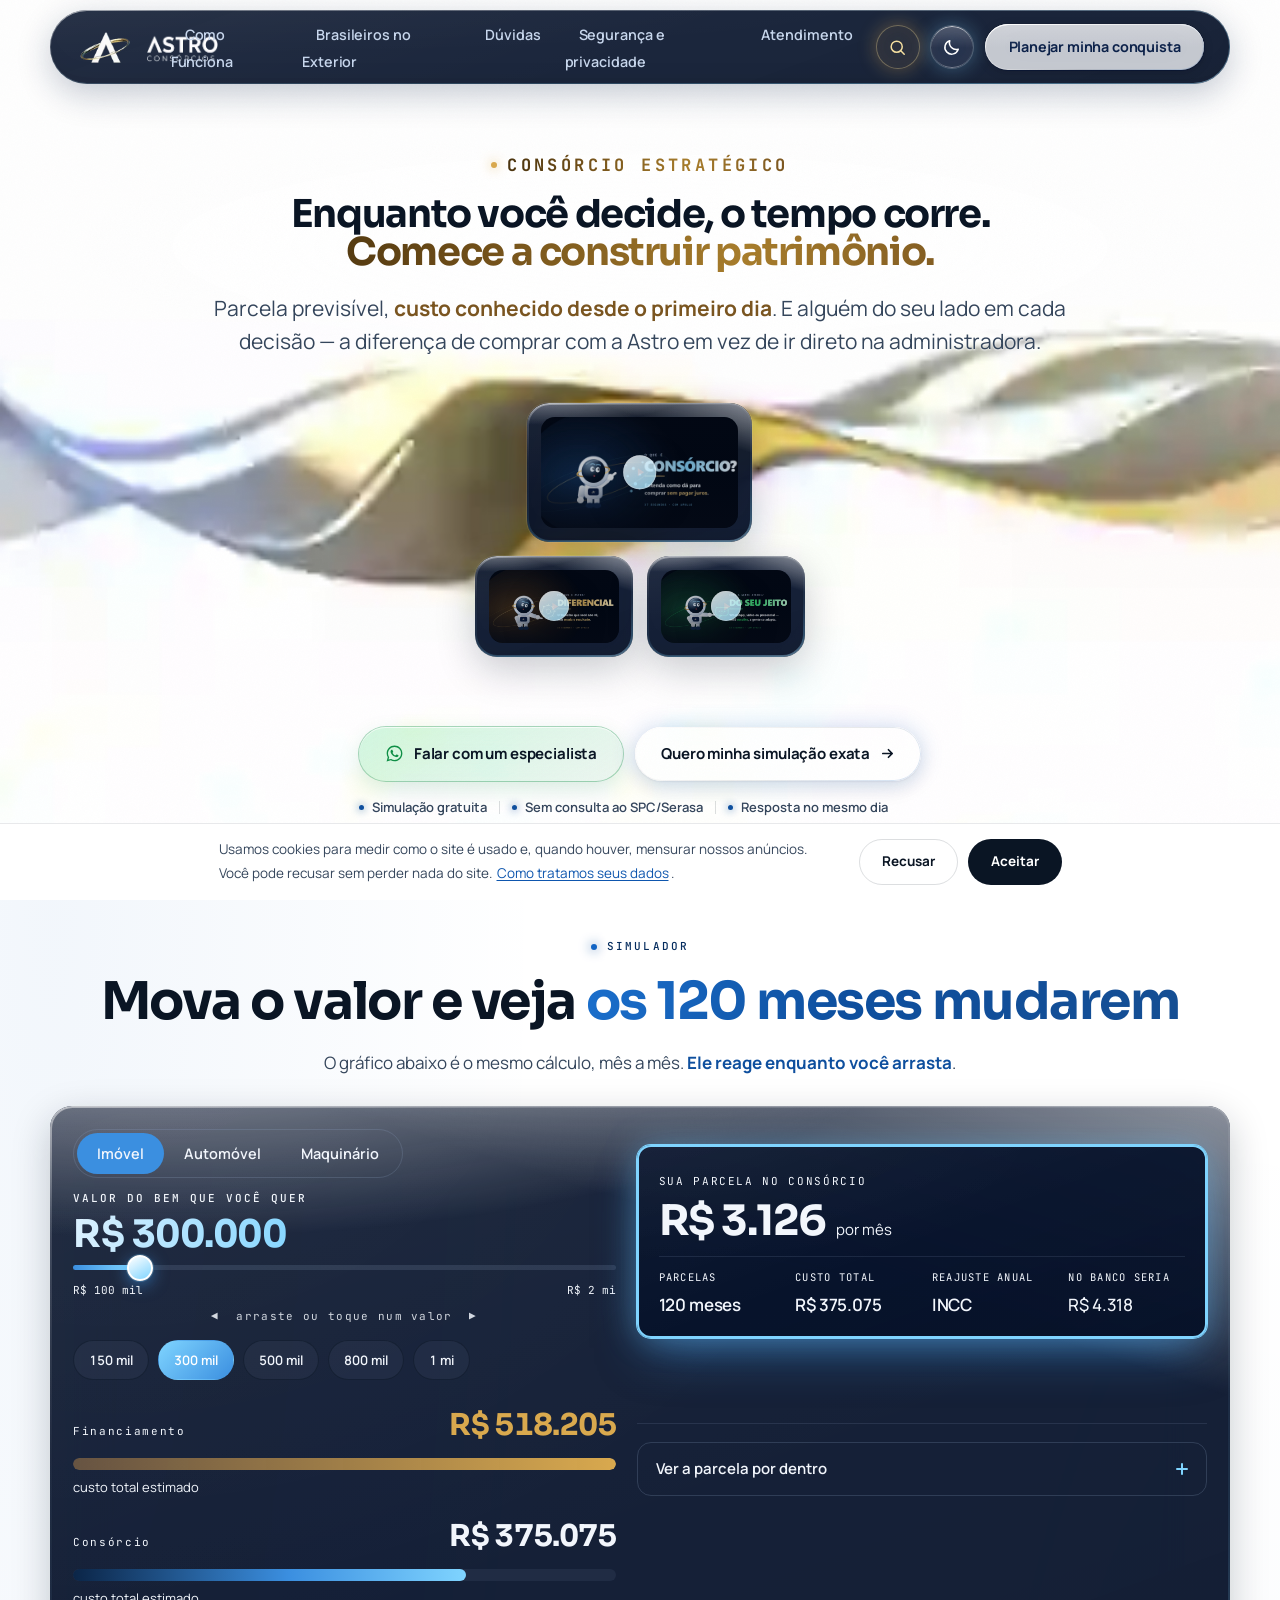
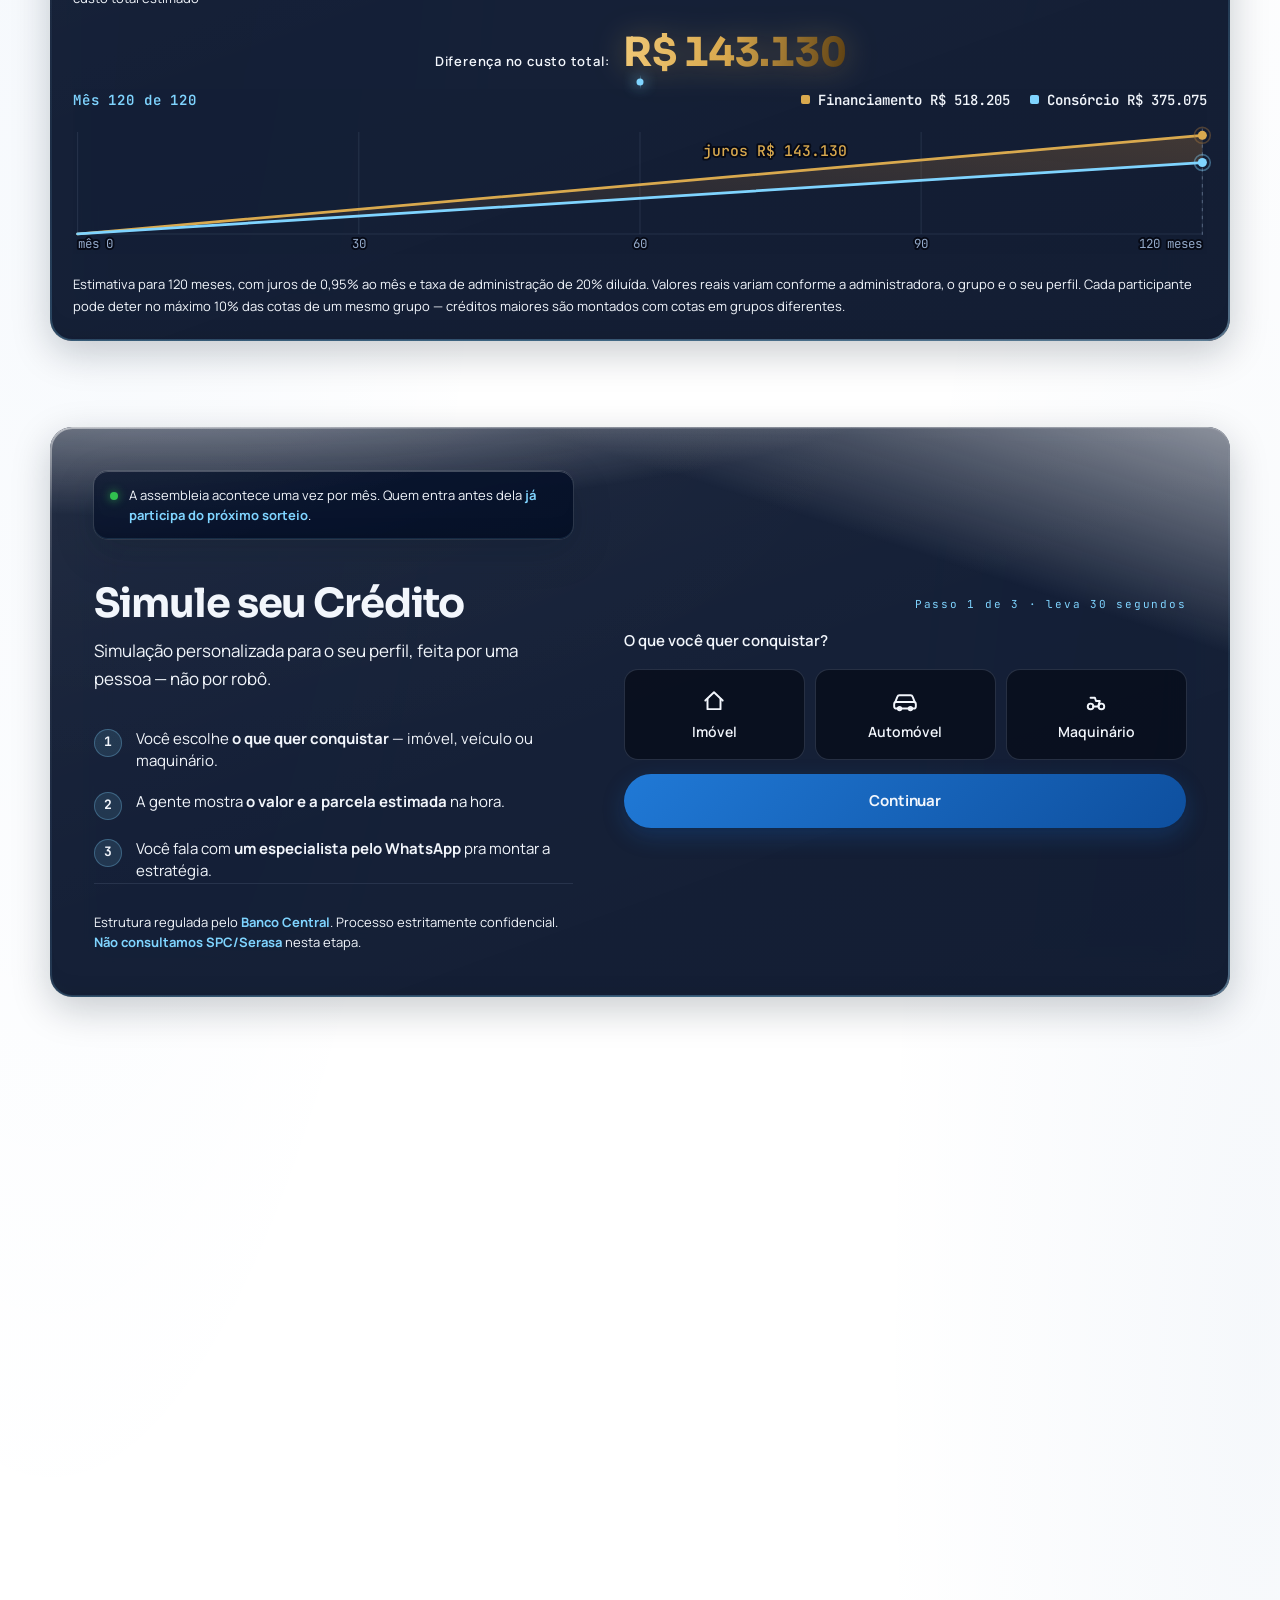
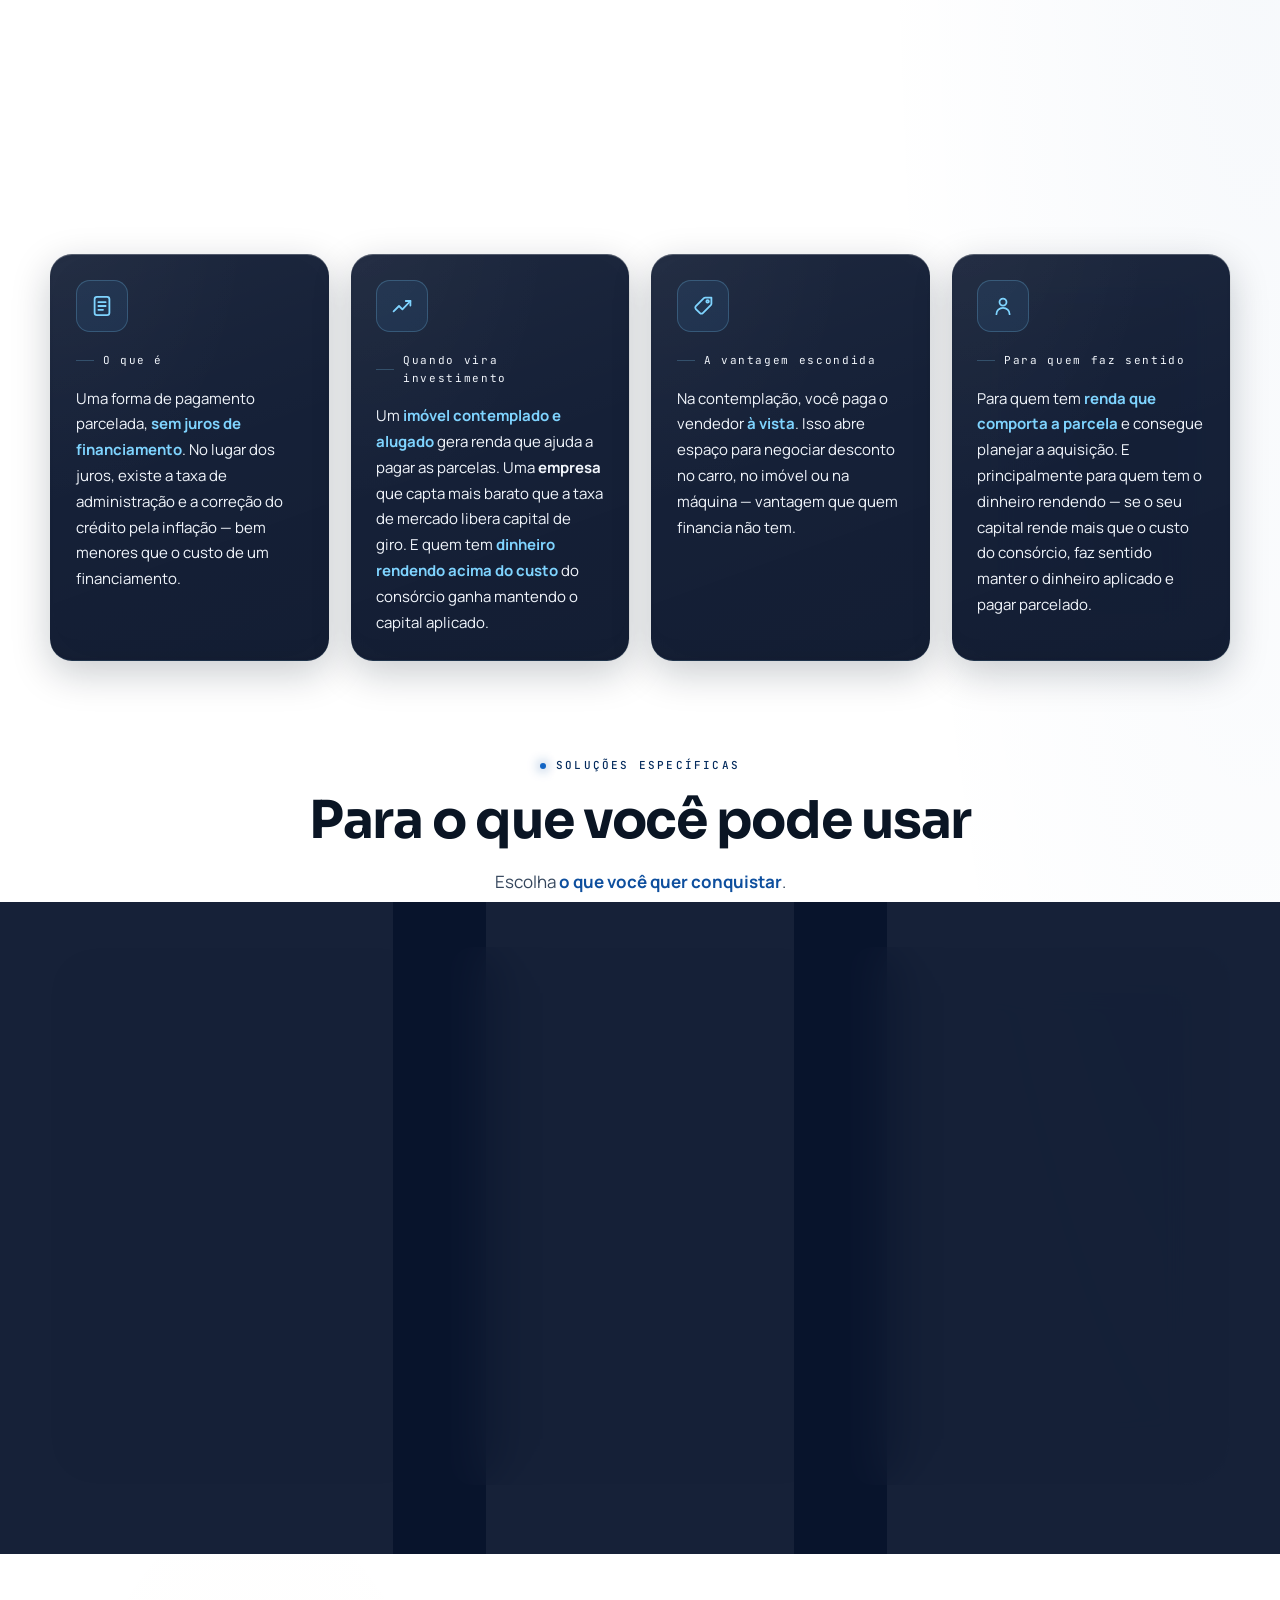
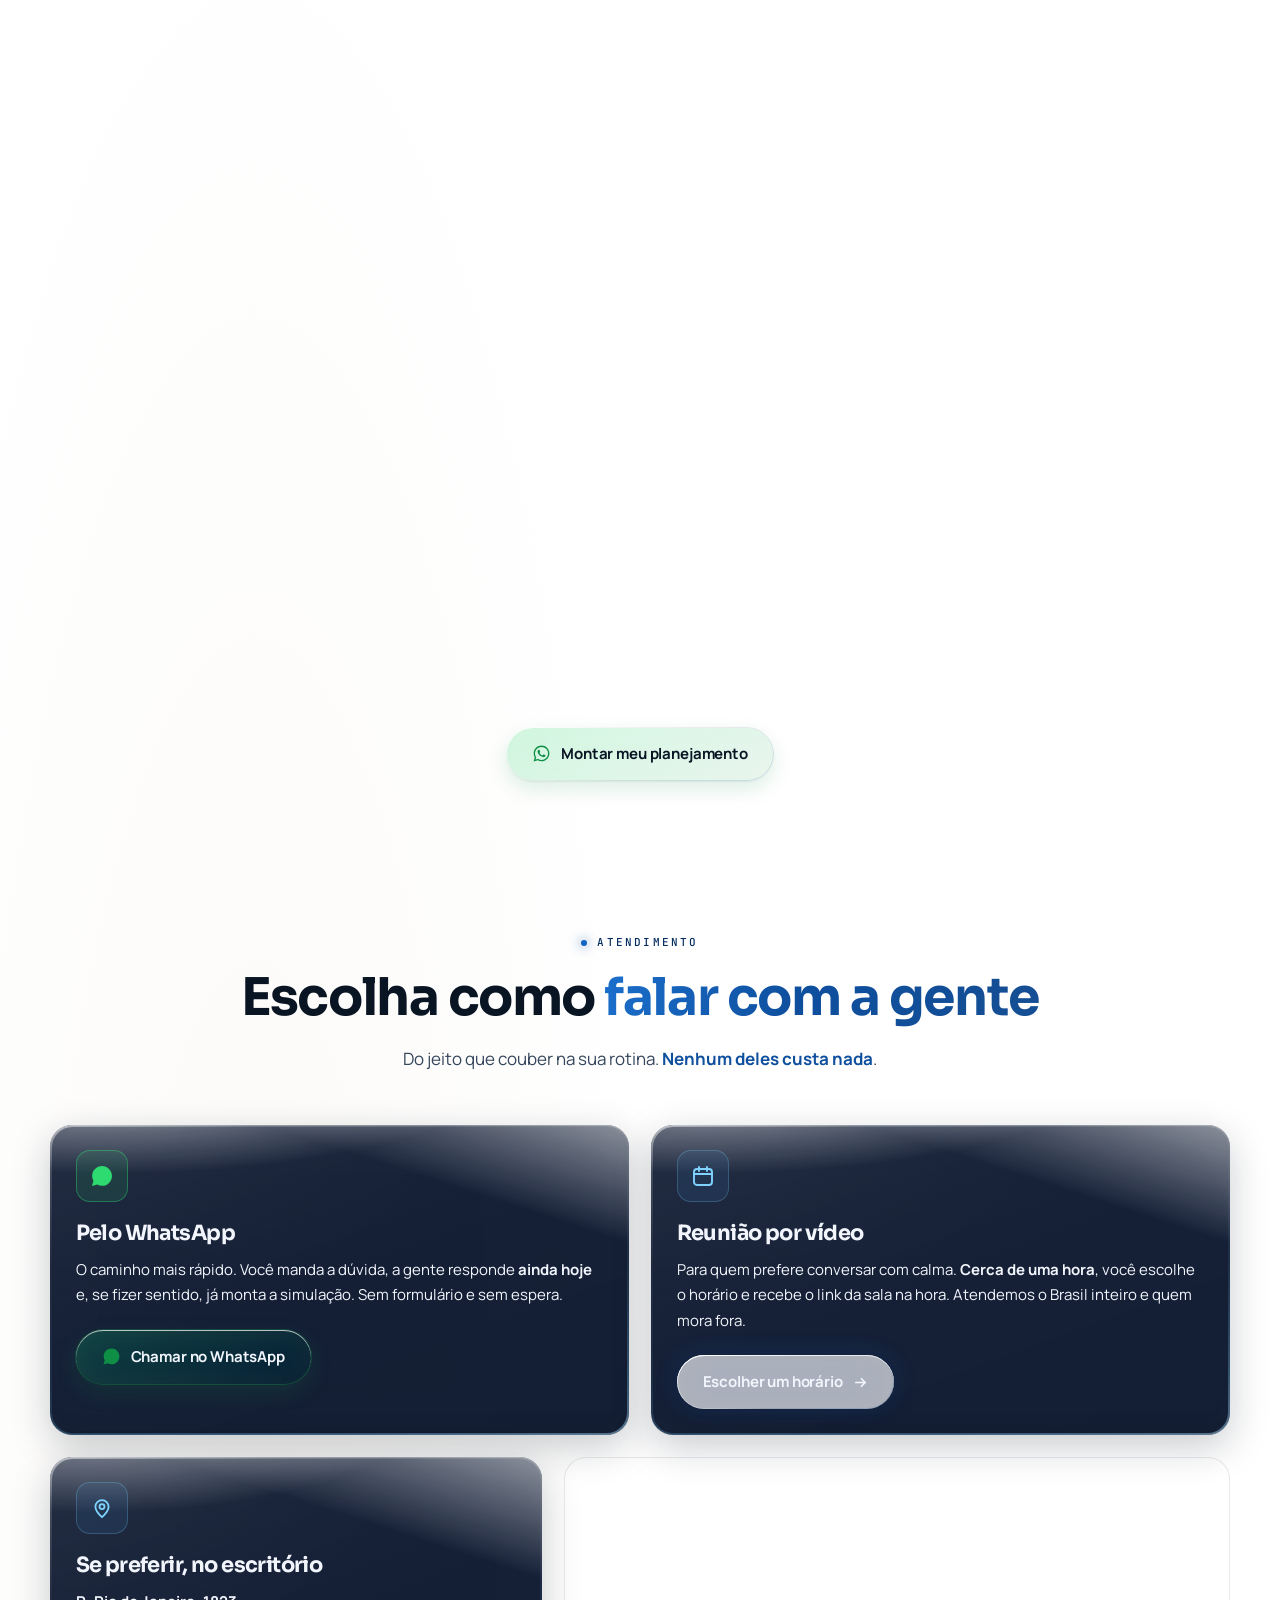
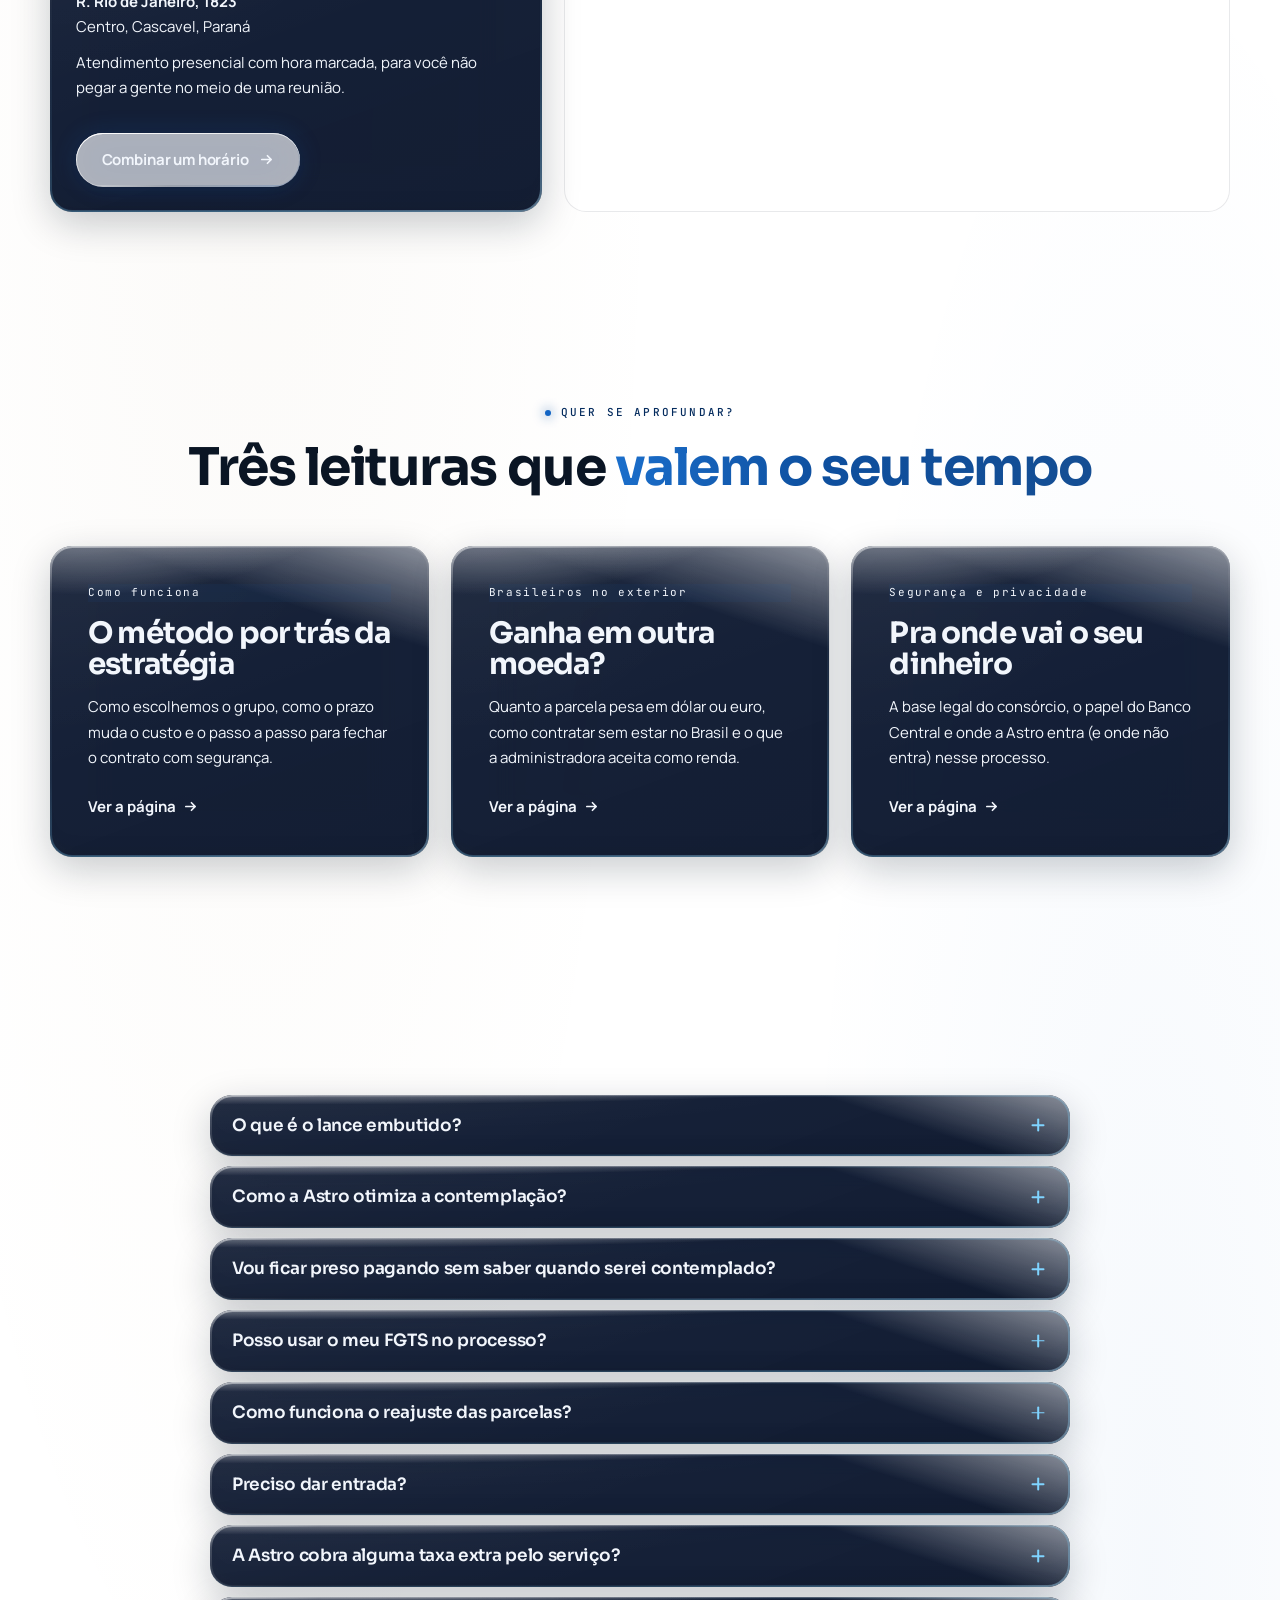
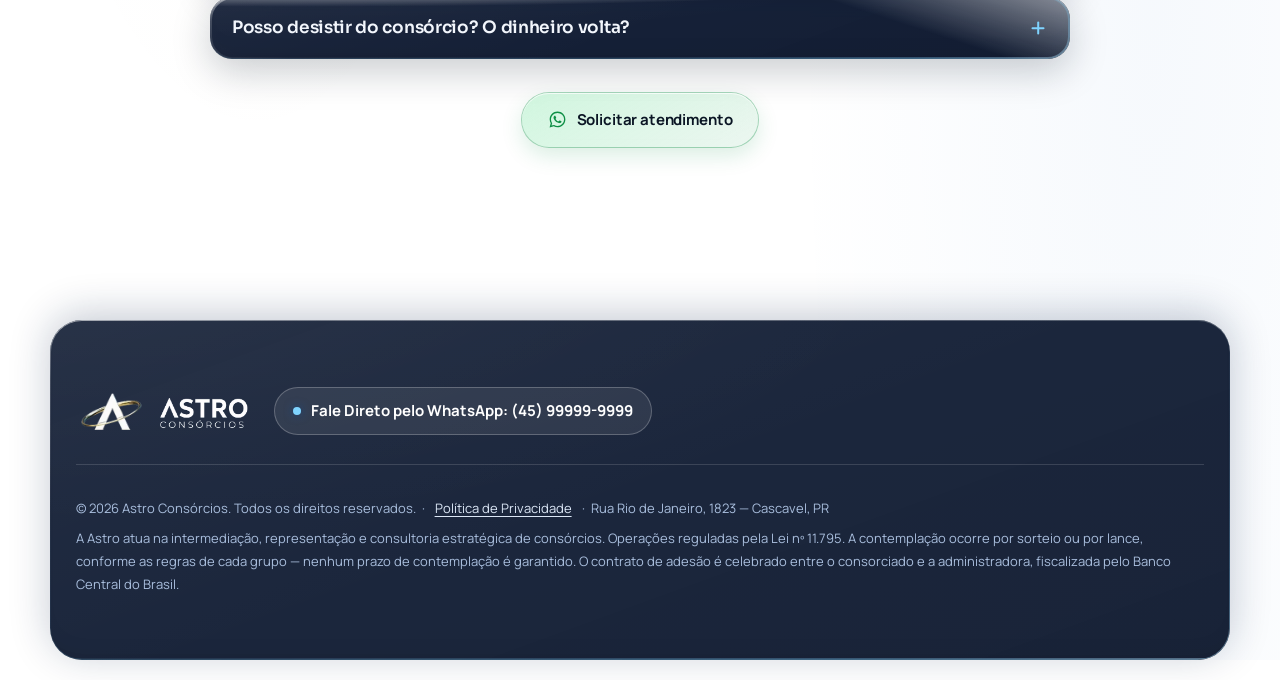
==== commit 4f7be22e: "Add files via upload" ====
--- a/index.html
+++ b/index.html
@@ -748,268 +748,102 @@
   width:100%;
   /* min-width:0 — SEM ISSO, bug real achado no celular: como item de
      grid (filho de .hero-grade), o mínimo default é "auto", que olha pro
-     min-content de dentro (a estante com os 3 vídeos) em vez de respeitar
-     o "width:100%" daqui. Media no 375px: a coluna certa era 331px, mas
-     .hero-lado-video renderizava 872px — quase 2.6x mais larga que a
-     tela, cortada sem aviso pelo overflow:hidden do .hero-palco (aviso a
-     mais: os cartões apareciam claramente maiores que a tela, alguns
-     cortados ao meio). min-width:0 é o jeito padrão de dizer "não, respeita
-     o width — não expanda pelo conteúdo". */
+     min-content de dentro (a estante com os vídeos) em vez de respeitar
+     o "width:100%" daqui. min-width:0 é o jeito padrão de dizer "não,
+     respeita o width — não expanda pelo conteúdo". */
   min-width:0;
-  /* MODELO NOVO: 3 cartões do MESMO TAMANHO empilhados, exatamente como o
-     leque de "formas de usar" — pedido explícito: "os cards devem ficar
-     um por cima do outro" e depois "assim como ficou nas formas de usar".
-     Cada cartão ocupa 1/2.1 da janela EM REPOUSO (ver --f no
-     .carrossel-trilho: com -45% de sobreposição nos dois vizinhos, 3
-     cartões de 1/2.1 fecham a fileira exatamente na largura da janela,
-     sem sobra nem corte, e o do meio nasce centralizado sozinho).
-
-     CORREÇÃO (a primeira conta de --video-teto estava errada): pedido
-     "aumentaria o tamanho dos cards, tem espaço de sobra" — medindo ao
-     vivo em 1920x1080 (tela comum, ao contrário da janela alta que usei
-     pra testar antes), quem trava o tamanho NÃO é o teto de 100% — é
-     --video-teto, e a fórmula anterior (*2.72) contava a sobreposição
-     horizontal (padding-inline do trilho) duas vezes de jeitos
-     incompatíveis, entregando só 757px de janela quando dava pra chegar
-     em ~940px com a MESMA folga de segurança. Refeita do zero abaixo, e
-     dessa vez tirando proveito de verdade: o crescimento de :hover/.ativo
-     caiu de 22% pra 15% (ainda um "pop" bem visível, só que pede menos
-     respiro reservado) e o padding caiu de 5%/7% pra 2,5%/4% (o mínimo
-     que cobre esse crescimento menor, ver .carrossel-trilho) — as duas
-     coisas juntas sobram pro CARTÃO em si, não pro respiro.
-
-     A conta certa: a área do trilho que precisa caber em --video-teto é
-     o padding-block (2,5%+2,5% da própria largura) MAIS a altura do
-     vídeo 16:9 de UM cartão. A largura do cartão não é --f da largura do
-     trilho inteiro — o padding-inline (4%+4%) encolhe a área onde os
-     cartões vivem primeiro. Cartão = --f * larguraDoTrilho * (1-0,08).
-     Altura do vídeo = cartão * 9/16. Então:
-       larguraDoTrilho * (0,05 + --f*0,92*0,5625) ≤ --video-teto
-       larguraDoTrilho * (0,05 + 0,4762*0,92*0,5625) ≤ --video-teto
-       larguraDoTrilho * 0,2965 ≤ --video-teto
-       larguraDoTrilho ≤ --video-teto / 0,2965 ≈ --video-teto * 3,374
-     (a legenda do cartão e a fileira de pontos/dica abaixo, que não
-     escalam com a largura, continuam fora daqui — entram como px fixos
-     direto no "folga" do JS). Teto absoluto: cartão em destaque
-     (1,15 * --f * 0,92 * larguraDoTrilho) perto do tamanho de ANTES do
-     carrossel (1180px) dá larguraDoTrilho ≤ 1180/(1,15*0,4381) ≈ 2342px.
-     O teto de 100% fica INTOCADO de propósito: ele é a rede de segurança
-     contra a janela vazar pra fora da coluna do Hero, e só ele é
-     relativo ao pai — inflar um px ou o video-teto (ambos absolutos)
-     nunca estoura sozinho, o teto de 100% barra se precisar.
-
-     MULTIPLICADOR REFEITO (3.293 → 2.316) pela pirâmide: pedido explícito
-     "vamos triangular os vídeos... cobrir parte um do outro pra economizar
-     espaço e ter um efeito de movimento".
-
-     TRÊS TENTATIVAS ERRADAS ANTES DESTA, todas medidas ao vivo e
-     descartadas (pra não repetir o mesmo caminho):
-     1) Só --desce (0,22, depois 0,32): resolvia o REPOUSO, mas o
-        :hover/.ativo cresce 15% A PARTIR DO PRÓPRIO CENTRO — a metade de
-        baixo desse crescimento (7,5%) comia a folga de novo.
-     2) --sobe (margin-top negativo só no cartão do meio) pra cobrir esse
-        crescimento: funcionou pro clearance, mas cada rodada foi
-        empurrando o multiplicador pra baixo (3.293→2.506→2.260→1.954),
-        e o CARTÃO em si desabou pra 91px de altura em 1366x768 — a
-        legenda/botão do :hover, desenhados em PX FIXO pra um cartão de
-        300px+, passaram a tampar o próprio título da capa ativa. Pedido
-        explícito depois de ver isso ao vivo: "agora está cortando".
-     3) Reduzir a sobreposição HORIZONTAL (-45%→-18%) achando que uma
-        faixa de colisão mais fina resolvia: ERRADO — o clearance que
-        importa é vertical (a quina de BAIXO do cartão do meio tem que
-        ficar acima do título do vizinho), e isso não depende de quanto
-        os dois se sobrepõem no eixo X, só da diferença de altura entre
-        eles. A manchete da capa ocupa até uns 96% da largura do cartão
-        (quase a borda), então mesmo pouca sobreposição horizontal ainda
-        alcançava o texto — não resolveu nada, só reduziu --f à toa.
-     4) `transform-origin:50% 100%` no cartão do meio (cresce só PRA CIMA
-        no :hover, a quina de baixo nunca se move) + dobrar o padding-top
-        pra caber os 15% inteiros de crescimento: a ideia da origem estava
-        certa, mas dobrar o padding-top pra UM cartão só encareceu a
-        fileira TODA de novo — testado ao vivo no orçamento mais apertado
-        (1366x768, --video-teto natural ~149px): o cartão não passava de
-        ~82px de altura por mais que o piso subisse, porque o padding
-        extra comia exatamente o que sobrava.
-
-     SOLUÇÃO DE VERDADE, as duas peças juntas: (a) `transform-origin:50%
-     100%` continua no cartão do meio (ver nth-child(2) abaixo) — cresce
-     só pra cima, então PRECISA só da MESMA folga de sempre no topo (não
-     do dobro), e (b) o cartão do meio ganha sua PRÓPRIA regra de .ativo
-     com escala menor (1.075 em vez de 1.15 — ver mais abaixo), então
-     "mesma folga de sempre" (7,5%) já cobre o crescimento dele igual
-     cobre o das pontas. Padding volta a ser SIMÉTRICO (3%+4px nos dois
-     lados, ver .carrossel-trilho) — nenhum custo extra de padding. Único
-     custo de verdade da pirâmide é --desce, calibrado ao vivo no
-     orçamento mais apertado (0,50 — ver comentário de --desce):
-       f = 1/(3 - 2*0,20) = 1/2,6 = 0,38462; f*0,91 = 0,35
-       coeficiente = 0,06 (padding-block) + f*0,91*0,5625 (vídeo) + f*0,91*0,50 (descida)
-                   = 0,06 + 0,19688 + 0,175 = 0,43188
-       larguraDoTrilho ≤ --video-teto / 0,43188 ≈ --video-teto * 2,316
-     Cartão fica menor que antes da pirâmide em telas apertadas (onde
-     --video-teto bate no piso — ver --piso no JS, subiu junto) mas não
-     mais NEM DE LONGE tão pequeno quanto nas tentativas 2 e 4. */
-  max-width:min(2368px, 100%, calc(var(--video-teto, 9999px) * 2.316));
+  /* MODELO SEM SOBREPOSIÇÃO — pedido explícito, substituindo a pirâmide
+     anterior (3 cartões cobrindo parte um do outro): "os vídeos não irão
+     se sobrepor, então não precisa de animações complexas". 1 vídeo maior
+     em cima ("o que é consórcio", o gancho principal) + 2 vídeos embaixo,
+     lado a lado, cada um 30% menor que o de cima (pedido explícito) — ver
+     .video-pilha/.video-linha-topo/.video-linha-base logo abaixo pro
+     layout. O fim da sobreposição também fecha toda a complexidade que
+     ela puxava: nearest-center por JS, z-index por posição,
+     transform-origin assimétrico no cartão do meio, filtro de hitbox por
+     getBoundingClientRect (era tudo pra evitar que o vizinho ativo,
+     aumentado, ficasse POR CIMA do cartão que a pessoa queria — inclusive
+     a causa do "play bugado" relatado no celular). Sem sobreposição,
+     ':hover'/':focus-within' comuns resolvem sozinhos: não tem mais
+     ninguém desenhado por cima escondendo o vizinho.
+
+     A CONTA (única, as duas fileiras juntas, pra aproveitar o espaço ao
+     máximo — pedido explícito "o dimensionamento deve ser feito em
+     conjunto"): base = 2 cartões de largura Wb + 1 vão --gap-v entre
+     eles; cartão do topo é 1/0,7 MAIOR que os de baixo (W = Wb/0,7, já
+     que eles são 30% MENORES que ele, não o contrário). A composição
+     inteira (C) é tão larga quanto a fileira de baixo, que é mais larga
+     que o vídeo do topo sozinho:
+       C = 2*Wb + --gap-v = 1,4*W + --gap-v  →  W = (C - --gap-v) / 1,4
+     Altura total, sem sobreposição nenhuma (topo + vão + base), incluindo
+     o padding PRÓPRIO de cada .video-card (não escala com a largura, ver
+     P no JS de --video-teto — cada fileira tem o seu, são DUAS agora,
+     não uma só como na pirâmide):
+       H = (0,5625*W + P) + --gap-v + (0,5625*0,7*W + P)
+         = 0,95625*W + --gap-v + 2P
+     Substituindo W = (C-G)/1,4 (G = --gap-v):
+       H = 0,6830357*C + 0,3169643*G + 2P
+     Isolando C pra caber em --video-teto (a altura que sobra de verdade,
+     medida em JS — mesmo mecanismo de antes, ver a função mede(); G e P
+     entram no "folga" de lá, não aqui, pra manter a fórmula daqui uma
+     multiplicação pura):
+       C ≤ (--video-teto - 0,3169643*G - 2P) / 0,6830357
+     Com G e P já descontados do --video-teto pelo JS (ver mede()), sobra
+     aqui só o fator puro: C ≤ --video-teto / 0,6830357 ≈ --video-teto * 1,4641.
+     Sem sobreposição, NÃO precisa reservar padding pra crescimento de
+     hover — o hover daqui é só translateY (ver .carrossel-item:hover),
+     que não pede reserva porque .video-pilha não recorta overflow (não
+     tem mais motivo pra recortar: nada vaza sobre o vizinho). */
+  max-width:min(2200px, 100%, calc(var(--video-teto, 9999px) * 1.4641));
   margin-inline:auto;
 }
-.hero-lado-video .carrossel-trilho{
-  /* fração da janela que cada cartão ocupa em repouso — a sobreposição
-     horizontal (-20%, ver margin-left de :not(:first-child) abaixo) aqui
-     é só estética, não faz parte da conta de não-tampar-título (ver o
-     comentário grande de .hero-lado-video pro motivo): f = 1/(3-2*0,20).
-     Antes da pirâmide era -45% (f=1/2,1) — o novo valor é mais discreto
-     de propósito, já que quem garante o "não tampa" agora é --desce +
-     transform-origin do cartão do meio, não o quanto eles se encavalam
-     no X. */
-  --f: calc(1 / 2.6);
-  /* PIRÂMIDE: fração da LARGURA DO CARTÃO que os dois das pontas descem
-     em relação ao do meio — pedido explícito de "triangular os vídeos...
-     cobrir parte um do outro". 0,38: medido ao vivo contra a posição real
-     do título nas duas capas vizinhas (canvas em cima dos JPGs), com
-     folga de verdade nos dois lados — ver o comentário grande de
-     .hero-lado-video pro histórico de valores menores que pareciam bons
-     na conta mas não sobreviviam ao :hover. Testado ao vivo no ORÇAMENTO
-     mais apertado de verdade (o --video-teto natural de 1366x768, ~149px,
-     não um valor arbitrário) — 0,50 é o menor valor que sobra folga
-     positiva nos dois lados nesse pior caso. MUDAR AQUI PEDE MUDAR o
-     multiplicador 2.316 lá. */
-  --desce: 0.50;
-  display:flex; align-items:flex-start; justify-content:center;
-  gap:0;
-  /* ESTÁTICO DE VERDADE: nada arrasta, nada rola, nada recentraliza —
-     pedido explícito depois de eu ter tentado "hover recentraliza" (irPara
-     no mouseenter) e o pedido ter voltado: "ficou ruim passar o mouse em
-     cima e movimentar tudo, seria melhor simplesmente ficarem estáticos e
-     ao passar o mouse destacar o que o mouse está em cima, assim como
-     ficou nas formas de usar". overflow:clip (não "auto") nos dois eixos:
-     nenhum dos dois é "visible", então a regra do spec que promove um
-     eixo pro outro (a mesma que obriga o leque a rolar) nunca entra em
-     ação aqui — não tem scroll pra travar porque os 3 cartões já fecham a
-     fileira exatamente na largura da janela (ver --f). O padding abaixo
-     reserva o respiro do crescimento de :hover/.ativo (+15%), que scale()
-     não soma nem ao scrollWidth nem ao scrollHeight — sem essa reserva o
-     cartão em destaque cortaria nas bordas, do mesmo jeito que cortava no
-     leque.
-
-     Vertical "3% + 4px" nos dois lados, SIMÉTRICO de novo (uma rodada
-     chegou a dobrar o topo pra "6%+8%" pensando que o cartão do meio
-     precisava do dobro de folga — ver o comentário grande de
-     .hero-lado-video pro raciocínio completo e por que foi revertido: o
-     cartão do meio cresce menos no :hover, ver .ativo dele, não o padding
-     que cresceu). O "3%" cobre os 7,5% da altura do VÍDEO 16:9 (a parte
-     proporcional à largura); o "+4px" cobre os mesmos 7,5% em cima do que
-     o vídeo NÃO é — o padding PRÓPRIO do .video-card (12-16px, fixo, não
-     escala com a largura). Esse "+4px" é px FIXO que também precisa estar
-     subtraído do "folga" do JS — MUDAR AQUI PEDE MUDAR LÁ (ver
-     --video-teto). O "3%" e o "4,5%" seguem sendo os números usados no
-     multiplicador de --video-teto em .hero-lado-video. Horizontal 4,5%:
-     cobre o ~3,3% que só as pontas (primeiro e último cartão) vazam pro
-     lado de fora ao crescer, com folga de verdade. */
-  overflow:clip;
-  padding:calc(3% + 4px) 4.5%;
-}
-/* os vizinhos entram POR BAIXO (margem negativa, não gap) — pedido
-   explícito: "ficar um pouco por trás do vídeo do meio pra dar pra ver
-   mais da capa". Repouso: TODOS do mesmo tamanho (scale 1) — só
-   :hover/.ativo cresce; ver comentário grande abaixo de por que o
-   empilhamento (z-index) é fixo por posição, não por quem está em foco. */
+.video-pilha{
+  /* vão entre as duas fileiras E entre os dois cartões de baixo — o
+     MESMO valor nos dois eixos de propósito, pra manter a conta acima
+     como uma multiplicação só (ver o comentário grande em
+     .hero-lado-video). MUDAR AQUI PEDE MUDAR o "G" na conta de lá E o
+     "folga" no JS de --video-teto. */
+  --gap-v: 14px;
+  display:flex; flex-direction:column; align-items:stretch;
+  gap:var(--gap-v);
+}
+.video-linha-topo{ display:flex; justify-content:center }
+.video-linha-topo .carrossel-item{
+  /* W = (C - G) / 1,4 — ver a conta grande em .hero-lado-video. "100%"
+     aqui é a largura de .video-linha-topo, que por sua vez é 100% de
+     .video-pilha (= C, a composição inteira). */
+  width:calc((100% - var(--gap-v)) / 1.4);
+}
+.video-linha-base{ display:flex; gap:var(--gap-v) }
+.video-linha-base .carrossel-item{ flex:1 1 0; min-width:0 }
+/* SEM SOBREPOSIÇÃO — ver o comentário grande em .hero-lado-video pro
+   motivo/pedido. Cada cartão só existe dentro da sua própria fileira
+   (.video-linha-topo ou .video-linha-base, que já dão a largura), então
+   não precisa mais de --f, margin-left negativo, margin-top de descida,
+   nth-child de z-index nem .ativo por JS — tudo isso só existia pra
+   sustentar a pirâmide. */
 .hero-lado-video .carrossel-item{
-  width:calc(var(--f) * 100%); flex:none; position:relative;
-  /* container pro cqw do .item-cta/.item-legenda (ver os dois) — assim a
-     fonte deles acompanha o tamanho do PRÓPRIO cartão, não fica em px
-     fixo desenhado pra um tamanho só. */
+  position:relative;
+  /* container pro cqw do .item-cta/.item-legenda/.video-play (ver os
+     três) — assim eles acompanham o tamanho do PRÓPRIO cartão, e o do
+     topo (maior) e os da base (30% menores) escalam cada um no seu
+     tamanho certo, em vez de um valor fixo pensado pra um tamanho só
+     (era isso, no fundo, que deixava o botão de play "bugado" — grande
+     demais pro cartão pequeno — no celular). */
   container-type:inline-size;
-  transition:transform .32s var(--ease), opacity .32s var(--ease), box-shadow .32s var(--ease);
-  /* sombra de repouso, sugestão aceita ("sombra mais forte entre os
-     cards"): sem ela os 3 liam como uma fileira quase colada, não uma
-     pilha — cada cartão empurra sombra pra DIREITA (onde o próximo da
-     pilha mora, já que ESQUERDA cobre CENTRO cobre DIREITA) reforçando
-     que ele está por cima do vizinho, não do lado. */
-  box-shadow:14px 0 28px -8px rgba(3,6,15,.55);
-}
-/* -40%, não mais -45% do modelo antigo — ver o comentário grande de
-   .hero-lado-video: essa sobreposição é só estética (quem evita tampar
-   título é --desce + transform-origin do meio, não o quanto os cartões
-   se encavalam no X), então dá pra ajustar por gosto sem afetar o
-   tamanho do cartão nem o "cabe numa tela só" — não mexe em --f. Baixado
-   de volta de 20% pra 38%: pedido explícito depois de ver ao vivo, "pode
-   aproximar os dois vídeos de baixo" (as duas pontas da pirâmide
-   estavam espalhadas demais depois da rodada que reduziu a sobreposição
-   pra 20% tentando resolver o problema errado — ver histórico). De 38%
-   pra 40%: pedido "a distância horizontal está quase perfeita, eu
-   diminuiria pouquíssima coisa" — ajuste pequeno de propósito, o vão
-   entre as duas pontas continua bem positivo (~20% da largura do
-   cartão, medido ao vivo, longe de se encostarem). */
-.hero-lado-video .carrossel-item:not(:first-child){
-  margin-left:calc(var(--f) * 100% * -0.40);
-}
-/* PIRÂMIDE — pedido explícito: "triangular os vídeos... uma posição em
-   que seja possível ler a capa de todos, mas eles cubram parte um do
-   outro". Só as pontas descem (o do meio fica no topo, encostado no
-   padding-top de sempre) — "100%" aqui é a largura do CONTEINER flex
-   (a mesma base que var(--f) já usa pra largura/sobreposição horizontal),
-   então var(--desce) sobe/desce como fração do próprio cartão, não da
-   janela inteira. */
-.hero-lado-video .carrossel-item:nth-child(1),
-.hero-lado-video .carrossel-item:nth-child(3){
-  margin-top:calc(var(--f) * 100% * var(--desce));
-}
-/* O cartão do MEIO cresce só PRA CIMA no :hover/.ativo (origem no canto
-   de baixo, não no centro) — ver o comentário grande de .hero-lado-video
-   pro motivo: assim a quina de baixo NUNCA se move, e o crescimento
-   jamais alcança o título do vizinho por baixo. E cresce MENOS que as
-   pontas (1.075, não 1.15 — ver a regra de .ativo logo abaixo, mais
-   específica que a genérica de .carrossel-item.ativo e por isso vence):
-   como tudo desse crescimento vira movimento pra CIMA (a base não se
-   move), 7,5% pra cima é EXATAMENTE o que o padding-top de sempre já
-   reserva (o mesmo que as pontas usam pra crescer 7,5% pra cima a partir
-   do próprio centro) — não precisa de nenhum padding extra pra isso. */
-.hero-lado-video .carrossel-item:nth-child(2){
-  transform-origin:50% 100%;
-}
-.hero-lado-video .carrossel-item:nth-child(2).ativo{
-  transform:scale(1.075);
-}
-/* EMPILHAMENTO FIXO POR POSIÇÃO, não por "quem está ativo" — pedido
-   explícito depois de eu ter tentado por JS/.ativo duas vezes: "era o do
-   meio em cima do da direita e o da esquerda em cima do do centro", ou
-   seja ESQUERDA cobre CENTRO cobre DIREITA, sempre. Puro CSS por
-   nth-child, do jeito que o leque já faz (lá é crescente da esquerda pra
-   direita; aqui o pedido foi o sentido contrário — cada seção pode ter
-   sua própria "mão" de cartas).
-
-   AJUSTADO pela pirâmide: o do meio (o mais alto) fica por CIMA dos dois
-   — é ele o cartão "principal" da composição. Entre as pontas, a esquerda
-   continua ganhando da direita (mesma ordem de leitura de antes, sem
-   motivo pra inverter). */
-.hero-lado-video .carrossel-item:nth-child(1){ z-index:2 }
-.hero-lado-video .carrossel-item:nth-child(2){ z-index:3 }
-.hero-lado-video .carrossel-item:nth-child(3){ z-index:1 }
-/* O DESTAQUE — só a APARÊNCIA é CSS (.ativo cresce, sobe pro topo, ganha
-   sombra); QUEM ganha .ativo com o mouse virou JS (ver o IIFE do Hero,
-   perto de "ver .hero-lado-video .carrossel-item:hover/.ativo"), não mais
-   ":hover" puro. MOTIVO — bug real, visto ao vivo: com ESQUERDA cobre
-   CENTRO cobre DIREITA em repouso (nth-child acima) e -45% de sobreposição
-   entre vizinhos, o cartão do CENTRO já nasce com uma fatia visível bem
-   fina (só a ponta que nem ESQUERDA nem DIREITA cobrem); no instante em
-   que DIREITA vira .ativo (cresce 15%, z-index:50), essa fatia FECHA de
-   vez — o mouse não tem mais nenhum pixel do centro pra passar por cima e
-   trocar o destaque, só dá pra sair da fileira inteira e voltar a entrar
-   por fora. ":hover" no PRÓPRIO cartão nunca resolveria isso, porque quem
-   recebe o evento é sempre o elemento que está por cima visualmente — e é
-   exatamente esse elemento (o vizinho grande) que atrapalha. A solução:
-   o JS mede a posição do CENTRO de cada cartão (fixa, scale() não move
-   centro) e usa a coordenada X do mouse pra saber de qual centro ele está
-   mais perto, ignorando de propósito o que está desenhado por cima nesse
-   pixel — mover o mouse em direção ao centro geométrico do cartão do meio
-   sempre o destaca, mesmo que o vizinho aumentado ainda esteja cobrindo
-   aquele ponto visualmente por uma fração de segundo até a transição
-   encolher ele de novo. 15%, não 22% como o leque: aqui o crescimento
-   pede padding reservado (ver .carrossel-trilho), e cada ponto percentual
-   a menos de crescimento é padding a menos e CARTÃO a mais — 15% ainda é
-   um "pop" bem visível e libera espaço de sobra pro tamanho de repouso. */
-.hero-lado-video .carrossel-item.ativo{
-  z-index:50; transform:scale(1.15);
-  box-shadow:0 26px 60px rgba(3,6,15,.45);
+  transition:transform .28s var(--ease), box-shadow .28s var(--ease);
+  box-shadow:0 14px 34px rgba(3,6,15,.4);
+}
+/* HOVER SIMPLES DE VERDADE — o que a pirâmide não podia ter (crescer
+   feria o vizinho de baixo/do lado). Sem sobreposição, um leve
+   translateY já basta pra dar feedback, e não precisa reservar respiro
+   nenhum ao redor porque .video-pilha não recorta overflow (nada vaza
+   sobre ninguém). :focus-within pelo mesmo motivo do resto do site:
+   navegação por teclado enxerga o mesmo destaque que o mouse. */
+.hero-lado-video .carrossel-item:hover,
+.hero-lado-video .carrossel-item:focus-within{
+  transform:translateY(-4px);
+  box-shadow:0 22px 46px rgba(3,6,15,.5);
 }
 /* BOTÃO "SAIBA MAIS" POR CARTÃO — pedido explícito: "botões que ao passar
    o mouse aparecessem e direcionassem o cliente pra uma página que fala
@@ -1033,21 +867,13 @@
 }
 .hero-lado-video .item-cta .seta{ width:13px; height:13px; flex:none; transition:transform .3s var(--ease) }
 .hero-lado-video .item-cta:hover .seta{ transform:translateX(3px) }
-.hero-lado-video .carrossel-item.ativo .item-cta{
-  opacity:1; transform:translateY(0); pointer-events:auto;
-}
 /* LEGENDA BREVE NO DESTAQUE — pedido explícito: "um breve texto no vídeo
    quando ele estivesse destacado". Mesmo texto do aria-label do botão (sem
-   inventar frase nova), só aparece junto com o "saiba mais" — outro overlay
-   absoluto, mesma lógica de não somar altura. -webkit-line-clamp:2 corta
-   com reticências se dois vídeos tiverem descrição bem mais longa que os
-   outros, em vez de estourar a capa.
-   TUDO EM % / cqw, não mais px fixo — pedido explícito depois de ver ao
-   vivo: "agora está cortando" (a legenda, desenhada pra um cartão de
-   300px+, tampava o próprio título quando a pirâmide encolheu o cartão).
-   % de bottom/left/right é relativo ao próprio .carrossel-item (container
-   do position:absolute); cqw pede container-type:inline-size nele, ver
-   `.hero-lado-video .carrossel-item` acima. */
+   inventar frase nova), outro overlay absoluto, mesma lógica de não somar
+   altura. -webkit-line-clamp:2 corta com reticências se dois vídeos
+   tiverem descrição bem mais longa que os outros, em vez de estourar a
+   capa. TUDO EM % / cqw: acompanha tanto o cartão maior do topo quanto os
+   30% menores da base, cada um no seu próprio tamanho. */
 .hero-lado-video .item-legenda{
   position:absolute; left:4%; right:4%; bottom:16%; z-index:4;
   font-family:var(--f-text); font-size:clamp(9px,3.2cqw,12px); line-height:1.35; font-weight:600;
@@ -1056,62 +882,40 @@
   opacity:0; transform:translateY(6px); pointer-events:none;
   transition:opacity .3s var(--ease), transform .3s var(--ease);
 }
-.hero-lado-video .carrossel-item.ativo .item-legenda{ opacity:1; transform:translateY(0) }
-/* PONTOS — agora em fluxo normal ABAIXO da fileira, não mais sobrepostos
-   ao card (o card de repouso encolheu pra caber 3 do mesmo tamanho, e um
-   "bottom:58px" fixo não acompanha esse tamanho novo) — a folga extra que
-   isso consome já está somada em "folga" no JS de --video-teto. Clicáveis:
-   além de sinalizar "são 3", trocam qual cartão fica em destaque sem
-   precisar passar o mouse (toque, ou preferência de quem não quer usar
-   hover). */
-.hero-carrossel-pontos{
-  display:flex; justify-content:center; align-items:center; gap:8px;
-  margin-top:12px; width:fit-content; margin-inline:auto;
-  /* o vidro sumiu quando os pontos saíram de cima do vídeo (onde uma
-     pílula escura fazia falta pra ler por cima de qualquer capa) pra
-     baixo dele, no fundo escuro da própria página — pedido explícito
-     depois: "removeu o liquid glass de alguns botões... coloque de
-     volta, sem exagero". Sem exagero mesmo: aqui embaixo o contraste já
-     é alto sozinho, então uma pílula BEM mais sutil que a original
-     (era rgba(3,6,15,.38) — pensada pra vencer o brilho de uma capa
-     clara) basta pra devolver a textura de vidro sem pesar. */
-  padding:7px 10px; border-radius:100px;
-  background:rgba(147,169,201,.06);
-  backdrop-filter:blur(14px) saturate(160%);
-  -webkit-backdrop-filter:blur(14px) saturate(160%);
-  box-shadow:0 0 0 1px rgba(147,169,201,.12);
-}
-.hero-carrossel-pontos .ponto{
-  width:7px; height:7px; padding:0; border:none; border-radius:50%;
-  background:rgba(255,255,255,.4); cursor:pointer;
-  transition:background .3s var(--ease), transform .3s var(--ease);
-}
-.hero-carrossel-pontos .ponto:hover{ background:rgba(255,255,255,.7) }
-.hero-carrossel-pontos .ponto[aria-selected="true"]{
-  background:var(--accent-hi); transform:scale(1.3);
-}
-/* DICA — mesmo motivo do vidro nos pontos acima (ver comentário lá):
-   devolvido bem sutil, só o suficiente pra ler como "pílula", não como
-   painel. Só em quem tem mouse de verdade: no toque a pessoa já esbarra
-   o dedo nos vizinhos e descobre sozinha. "escolher" virou "destacar":
-   não troca mais o vídeo em foco por ele mesmo (isso foi removido —
-   passar o mouse só ilumina no lugar, não centraliza nada), então a
-   palavra certa é a mesma do que realmente acontece. Fica em fluxo
-   normal — nunca mais some sozinha, porque não há mais "primeira vez
-   que o hover funciona" pra marcar: o :hover é só CSS. */
+/* DESTAQUE VIROU PURO :hover/:focus-within — pedido explícito ("não
+   precisa de animações complexas" agora que os vídeos não se sobrepõem):
+   antes disso precisava de JS porque o vizinho ativo, aumentado, ficava
+   POR CIMA do cartão que a pessoa realmente queria (ver o histórico que
+   morava aqui). Sem sobreposição, cada cartão só escuta o próprio mouse,
+   sem ninguém por cima atrapalhando. */
 @media (hover:hover) and (pointer:fine){
-  .hero-carrossel-dica{
-    display:block; text-align:center; margin:12px auto 0; width:fit-content;
-    font-family:var(--f-mono); font-size:12px; font-weight:600; letter-spacing:.08em;
-    color:rgba(255,255,255,.65); text-transform:uppercase;
-    padding:6px 13px; border-radius:100px;
-    background:rgba(147,169,201,.06);
-    backdrop-filter:blur(14px) saturate(160%);
-    -webkit-backdrop-filter:blur(14px) saturate(160%);
-    box-shadow:0 0 0 1px rgba(147,169,201,.12);
+  .hero-lado-video .carrossel-item:hover .item-cta,
+  .hero-lado-video .carrossel-item:focus-within .item-cta{
+    opacity:1; transform:translateY(0); pointer-events:auto;
   }
-}
-@media not all and (hover:hover) and (pointer:fine){ .hero-carrossel-dica{ display:none } }
+  .hero-lado-video .carrossel-item:hover .item-legenda,
+  .hero-lado-video .carrossel-item:focus-within .item-legenda{
+    opacity:1; transform:translateY(0);
+  }
+}
+/* NO TOQUE NÃO TEM HOVER DE VERDADE, e sem pirâmide não sobra mais "um
+   destacado por vez" pra decidir com toggle de JS — mais simples ainda:
+   os dois textos já nascem visíveis, sem JS nenhum. */
+@media not all and (hover:hover) and (pointer:fine){
+  .hero-lado-video .item-cta{ opacity:1; transform:none; pointer-events:auto }
+  .hero-lado-video .item-legenda{ opacity:1; transform:none }
+}
+/* PLAY DO HERO EM cqw, não mais o 74px/60px fixo do .video-play genérico
+   (ver a regra base, ainda usada por leque/outras seções sem
+   container-type — não mexer nela) — pedido explícito: "o botão de play
+   também estava bugado" no celular, grande demais pro cartão pequeno.
+   Escala com o PRÓPRIO cartão: no topo (maior) fica perto do tamanho de
+   sempre, na base (30% menor) encolhe junto em vez de sobrar por cima do
+   vídeo. Especificidade de 2 classes já vence a regra genérica em
+   qualquer largura, incluindo dentro do @media(max-width:720px) que
+   ainda fixa .video-play em 60px pras outras seções do site. */
+.hero-lado-video .video-play{ width:clamp(30px,17cqw,74px); height:clamp(30px,17cqw,74px) }
+.hero-lado-video .video-play svg{ width:clamp(13px,7cqw,30px); height:clamp(13px,7cqw,30px); margin-left:clamp(1px,0.9cqw,4px) }
 
 /* ==========================================================================
    A ESTANTE DO HERO — classe "carrossel" ficou pelo nome (era um trilho de
@@ -6989,73 +6793,62 @@
              apontando para a explicação é o gancho; o botão é o passo
              seguinte, depois que a pessoa já viu do que se trata — não antes.
              A capa é local e o vídeo só é baixado quando a pessoa aperta o play. -->
-        <!-- ESTANTE (não "carrossel" mais — a classe/nome ficou, mas não há
-             mais scroll/arrasto nenhum aqui, ver CSS de .carrossel-trilho
-             abaixo). Os três vídeos mais importantes do site, os 3 do
-             MESMO TAMANHO, estáticos, sobrepostos — mesmo modelo do leque
-             de "formas de usar". O vídeo 1 (o que é consórcio) fica no
-             MEIO de propósito, por cima dos outros dois em repouso, e
-             qualquer um dos 3 se destaca ao passar o mouse (ligarVideoLocal
-             perto do fim do body liga o play; o destaque em si é CSS puro,
-             ver .hero-lado-video .carrossel-item:hover/.ativo). -->
-        <div class="carrossel hero-lado-video" id="heroCarrossel">
-          <div class="carrossel-trilho">
-            <div class="video-card vidro carrossel-item" id="videoCardDiferencial">
-              <button type="button" class="video-capa" id="videoPlayDiferencial" aria-label="Assistir: por que vale a pena fechar com a Astro">
-                <picture>
-                  <source type="image/webp" srcset="img/video9-capa-v2.webp">
-                  <img src="img/video9-capa-v2.jpg" width="960" height="540" alt="Apollo aponta para a palavra Diferencial: o trabalho que você não vê, mas muda o resultado" decoding="async">
-                </picture>
-                <span class="video-play" aria-hidden="true">
-                  <svg viewBox="0 0 24 24"><path d="M8 5.2v13.6L19 12z" fill="currentColor"/></svg>
-                </span>
-              </button>
-              <!-- Sem página própria pra "diferencial" ainda (só o vídeo) —
-                   até termos esse conteúdo escrito, o botão manda pro
-                   WhatsApp com contexto, mesmo caminho já escolhido pro
-                   leque. -->
-              <span class="item-legenda">Por que vale a pena fechar com a Astro</span>
-              <a class="item-cta" href="https://wa.me/554599999999?text=Ol%C3%A1!%20Quero%20entender%20o%20diferencial%20da%20Astro%20na%20hora%20de%20fechar%20meu%20cons%C3%B3rcio." target="_blank" rel="noopener noreferrer">Diferencial <svg class="seta" width="13" height="13" viewBox="0 0 16 16" fill="none" aria-hidden="true"><path d="M3 8h10M9 4l4 4-4 4" stroke="currentColor" stroke-width="1.8" stroke-linecap="round" stroke-linejoin="round"/></svg></a>
+        <!-- SEM SOBREPOSIÇÃO — pedido explícito, substituindo o modelo
+             anterior (3 do mesmo tamanho, empilhados, cobrindo parte um do
+             outro). O vídeo 1 (o que é consórcio) fica sozinho em cima,
+             maior — é o gancho principal — e os outros dois ficam embaixo,
+             lado a lado, 30% menores. Cada um se destaca com o próprio
+             :hover/:focus-within, sem JS nenhum (ligarVideoLocal perto do
+             fim do body só liga o play). -->
+        <div class="hero-lado-video" id="heroCarrossel">
+          <div class="video-pilha">
+            <div class="video-linha-topo">
+              <div class="video-card vidro carrossel-item" id="videoCard">
+                <button type="button" class="video-capa" id="videoPlay" aria-label="Assistir: o que é consórcio e como ele funciona">
+                  <picture>
+                    <source srcset="img/video-capa.webp" type="image/webp">
+                    <img src="img/video-capa.jpg" width="960" height="540" alt="Apollo, o astronauta da Astro, apontando para a pergunta: o que é consórcio?" decoding="async">
+                  </picture>
+                  <span class="video-play" aria-hidden="true">
+                    <svg viewBox="0 0 24 24"><path d="M8 5.2v13.6L19 12z" fill="currentColor"/></svg>
+                  </span>
+                </button>
+                <span class="item-legenda">O que é consórcio e como ele funciona</span>
+                <a class="item-cta" href="#verdade">Como funciona <svg class="seta" width="13" height="13" viewBox="0 0 16 16" fill="none" aria-hidden="true"><path d="M3 8h10M9 4l4 4-4 4" stroke="currentColor" stroke-width="1.8" stroke-linecap="round" stroke-linejoin="round"/></svg></a>
+              </div>
             </div>
-            <div class="video-card vidro carrossel-item" id="videoCard">
-              <button type="button" class="video-capa" id="videoPlay" aria-label="Assistir: o que é consórcio e como ele funciona">
-                <picture>
-                  <source srcset="img/video-capa.webp" type="image/webp">
-                  <img src="img/video-capa.jpg" width="960" height="540" alt="Apollo, o astronauta da Astro, apontando para a pergunta: o que é consórcio?" decoding="async">
-                </picture>
-                <span class="video-play" aria-hidden="true">
-                  <svg viewBox="0 0 24 24"><path d="M8 5.2v13.6L19 12z" fill="currentColor"/></svg>
-                </span>
-              </button>
-              <span class="item-legenda">O que é consórcio e como ele funciona</span>
-              <a class="item-cta" href="#verdade">Como funciona <svg class="seta" width="13" height="13" viewBox="0 0 16 16" fill="none" aria-hidden="true"><path d="M3 8h10M9 4l4 4-4 4" stroke="currentColor" stroke-width="1.8" stroke-linecap="round" stroke-linejoin="round"/></svg></a>
+            <div class="video-linha-base">
+              <div class="video-card vidro carrossel-item" id="videoCardDiferencial">
+                <button type="button" class="video-capa" id="videoPlayDiferencial" aria-label="Assistir: por que vale a pena fechar com a Astro">
+                  <picture>
+                    <source type="image/webp" srcset="img/video9-capa-v2.webp">
+                    <img src="img/video9-capa-v2.jpg" width="960" height="540" alt="Apollo aponta para a palavra Diferencial: o trabalho que você não vê, mas muda o resultado" decoding="async">
+                  </picture>
+                  <span class="video-play" aria-hidden="true">
+                    <svg viewBox="0 0 24 24"><path d="M8 5.2v13.6L19 12z" fill="currentColor"/></svg>
+                  </span>
+                </button>
+                <!-- Sem página própria pra "diferencial" ainda (só o vídeo) —
+                     até termos esse conteúdo escrito, o botão manda pro
+                     WhatsApp com contexto, mesmo caminho já escolhido pro
+                     leque. -->
+                <span class="item-legenda">Por que vale a pena fechar com a Astro</span>
+                <a class="item-cta" href="https://wa.me/554599999999?text=Ol%C3%A1!%20Quero%20entender%20o%20diferencial%20da%20Astro%20na%20hora%20de%20fechar%20meu%20cons%C3%B3rcio." target="_blank" rel="noopener noreferrer">Diferencial <svg class="seta" width="13" height="13" viewBox="0 0 16 16" fill="none" aria-hidden="true"><path d="M3 8h10M9 4l4 4-4 4" stroke="currentColor" stroke-width="1.8" stroke-linecap="round" stroke-linejoin="round"/></svg></a>
+              </div>
+              <div class="video-card vidro carrossel-item" id="videoCardAtendimento">
+                <button type="button" class="video-capa" id="videoPlayAtendimento" aria-label="Assistir: como falar com a gente, do seu jeito">
+                  <picture>
+                    <source type="image/webp" srcset="img/video10-capa.webp">
+                    <img src="img/video10-capa.jpg" width="960" height="540" alt="Apollo aponta para a frase Do seu jeito: WhatsApp, vídeo ou presencial" decoding="async">
+                  </picture>
+                  <span class="video-play" aria-hidden="true">
+                    <svg viewBox="0 0 24 24"><path d="M8 5.2v13.6L19 12z" fill="currentColor"/></svg>
+                  </span>
+                </button>
+                <span class="item-legenda">Como falar com a gente, do seu jeito</span>
+                <a class="item-cta" href="#onde-estamos">Atendimento <svg class="seta" width="13" height="13" viewBox="0 0 16 16" fill="none" aria-hidden="true"><path d="M3 8h10M9 4l4 4-4 4" stroke="currentColor" stroke-width="1.8" stroke-linecap="round" stroke-linejoin="round"/></svg></a>
+              </div>
             </div>
-            <div class="video-card vidro carrossel-item" id="videoCardAtendimento">
-              <button type="button" class="video-capa" id="videoPlayAtendimento" aria-label="Assistir: como falar com a gente, do seu jeito">
-                <picture>
-                  <source type="image/webp" srcset="img/video10-capa.webp">
-                  <img src="img/video10-capa.jpg" width="960" height="540" alt="Apollo aponta para a frase Do seu jeito: WhatsApp, vídeo ou presencial" decoding="async">
-                </picture>
-                <span class="video-play" aria-hidden="true">
-                  <svg viewBox="0 0 24 24"><path d="M8 5.2v13.6L19 12z" fill="currentColor"/></svg>
-                </span>
-              </button>
-              <span class="item-legenda">Como falar com a gente, do seu jeito</span>
-              <a class="item-cta" href="#onde-estamos">Atendimento <svg class="seta" width="13" height="13" viewBox="0 0 16 16" fill="none" aria-hidden="true"><path d="M3 8h10M9 4l4 4-4 4" stroke="currentColor" stroke-width="1.8" stroke-linecap="round" stroke-linejoin="round"/></svg></a>
-            </div>
-          </div>
-          <!-- PONTOS: os 3 cartões já ficam todos visíveis, estáticos, lado
-               a lado — não tem "arrastar" nenhum aqui (ver comentário
-               grande acima de .hero-lado-video .carrossel-trilho). Eles só
-               dizem "são 3" e dão um jeito de destacar um por CLIQUE/toque,
-               sem precisar de mouse: no toque não existe :hover de
-               verdade, então sem isso o toque não teria como puxar um
-               cartão pra frente (mesmo papel do clique no leque, ver JS). -->
-          <p class="hero-carrossel-dica" id="heroCarrosselDica" aria-hidden="true">passe o mouse para destacar</p>
-          <div class="hero-carrossel-pontos" role="tablist" aria-label="Destacar vídeo">
-            <button type="button" class="ponto" role="tab" aria-label="Vídeo 1: por que a Astro"></button>
-            <button type="button" class="ponto" role="tab" aria-label="Vídeo 2: o que é consórcio" aria-selected="true"></button>
-            <button type="button" class="ponto" role="tab" aria-label="Vídeo 3: como falar com a gente"></button>
           </div>
         </div>
 
@@ -8342,107 +8135,12 @@
     aria: 'O que é consórcio, explicado por Apollo, narrado', midia: 'video-verdade'
   });
 
-  /* HERO: a APARÊNCIA do destaque (crescer, ir pro topo, sombra) é CSS
-     puro (.carrossel-item.ativo), mas QUEM ganha .ativo com o mouse virou
-     JS — ver o comentário grande em ".hero-lado-video .carrossel-item.ativo"
-     pro motivo. Resumo: bug real visto ao vivo — "se estou no quadro da
-     direita e quero ir para o do meio fica difícil": com o vizinho
-     destacado crescendo 15% por cima (z-index:50), a fatia do cartão do
-     meio que não está coberta por ninguém quase some, e ':hover' comum só
-     enxerga quem está desenhado por cima naquele pixel — nunca o de baixo.
-     A troca: 'mousemove' no trilho mede o CENTRO de cada cartão (fixo,
-     scale() não desloca centro) e destaca sempre o mais PERTO do cursor
-     (distância 2D, X e Y — os 3 não ficam mais na mesma altura depois da
-     pirâmide, ver --desce em .carrossel-trilho), ignorando o que está por
-     cima visualmente naquele ponto —
-     mover a direção do cartão do meio agora sempre o traz pra frente,
-     mesmo saindo de cima do vizinho grande. Só liga em quem tem mouse de
-     verdade (mqPonteiro); toque continua pelo clique/toque de sempre. */
-  (function(){
-    var raiz = document.getElementById('heroCarrossel');
-    if (!raiz) return;
-    var trilho = raiz.querySelector('.carrossel-trilho');
-    if (!trilho) return;
-    var itens = Array.prototype.slice.call(trilho.querySelectorAll('.carrossel-item'));
-    var pontos = Array.prototype.slice.call(
-      document.querySelectorAll('.hero-carrossel-pontos .ponto')
-    );
-    var mqPonteiro = window.matchMedia('(hover:hover) and (pointer:fine)');
-    function destacar(item){
-      itens.forEach(function(it){ it.classList.remove('ativo'); });
-      if (item) item.classList.add('ativo');
-      var i = itens.indexOf(item);
-      pontos.forEach(function(p, pi){ p.setAttribute('aria-selected', pi === i ? 'true' : 'false'); });
-    }
-    /* toque: mesma mecânica do leque — tocar liga .ativo, tocar de novo
-       desliga. CAPTURA (true), não bolha: tocar direto no botão de play
-       dispara ligarVideoLocal, que troca o <button> por um <video>
-       (b.replaceWith(v)) DENTRO do mesmo clique — na fase de bolha o
-       e.target (o botão) já está desconectado do documento nesse ponto,
-       e e.target.closest(...) sempre voltava null (bug real: tocar o
-       play tocava o vídeo mas o cartão nunca destacava). Capturar ANTES
-       do clique chegar no botão resolve, porque roda antes dele trocar
-       de lugar. SÓ pra quem não tem mouse de verdade — em quem tem, o
-       mousemove abaixo já mantém o destaque ligado o tempo todo enquanto
-       o cursor está em cima, e esse toggle desligaria ele bem na hora do
-       clique (o cursor continua ali, mas .ativo cairia por um instante). */
-    trilho.addEventListener('click', function(e){
-      if (mqPonteiro.matches) return;
-      var item = e.target.closest('.carrossel-item');
-      if (!item) return;
-      destacar(item.classList.contains('ativo') ? null : item);
-    }, true);
-    // ponto: o mesmo destaque, sem precisar tocar o cartão
-    pontos.forEach(function(p, i){
-      p.addEventListener('click', function(){ destacar(itens[i]); });
-    });
-    /* mouse de verdade: destaca sempre o cartão cujo CENTRO geométrico
-       está mais perto do cursor — ver o comentário grande acima
-       (.carrossel-item.ativo) pro motivo de não usar ':hover' direto.
-       Distância em X e Y (não só X): desde a pirâmide (ver --desce em
-       .carrossel-trilho) os 3 cartões não nascem mais na mesma altura —
-       só X faria o cursor "grudar" no cartão de cima mesmo descendo em
-       direção a uma das pontas, porque X sozinho não enxerga a diferença
-       vertical entre eles. */
-    /* SÓ ENTRA NA CONTA QUEM REALMENTE TEM O CURSOR EM CIMA — bug real visto
-       ao vivo depois que os 3 cartões cresceram (pirâmide maior, mais
-       sobreposição em px): "estou com o mouse em cima de um vídeo mas sem
-       conseguir pausar", porque a conta de "centro mais perto" (ver
-       comentário grande acima) IGNORAVA se o cursor estava dentro do
-       retângulo do cartão ou não — perto da barra de controles nativa
-       (embaixo do vídeo, região que às vezes cai mais perto do centro do
-       VIZINHO que do próprio, principalmente nas pontas da pirâmide, que
-       nascem descidas) um vizinho virava .ativo (z-index:50) por cima do
-       vídeo que o usuário queria clicar, roubando o clique do play/pause
-       nativo. Fix: filtra pra só considerar quem CONTÉM o cursor (getBounding
-       ClientRect, o retângulo de verdade do cartão) antes de medir distância
-       de centro — a distância de centro continua decidindo o empate quando
-       MAIS DE UM cartão contém o ponto (a zona de sobreposição entre eles,
-       onde o truque original ainda é necessário pra sair de cima do vizinho
-       ativo e voltar pro do meio), mas nunca mais escolhe um cartão que o
-       cursor nem está tocando. */
-    function contemCursor(r, x, y){
-      return x >= r.left && x <= r.right && y >= r.top && y <= r.bottom;
-    }
-    if (mqPonteiro.matches){
-      trilho.addEventListener('mousemove', function(e){
-        var alvo = null, menorDist = Infinity;
-        itens.forEach(function(it){
-          var r = it.getBoundingClientRect();
-          if (!contemCursor(r, e.clientX, e.clientY)) return;
-          var dx = e.clientX - (r.left + r.width / 2);
-          var dy = e.clientY - (r.top + r.height / 2);
-          var d = dx*dx + dy*dy;
-          if (d < menorDist){ menorDist = d; alvo = it; }
-        });
-        // nenhum cartão sob o cursor (ex.: vão entre os dois de baixo): não
-        // mexe no destaque atual, só sai quando o mouse sai do trilho de vez
-        // (mouseleave abaixo) — evita picar o destaque ao cruzar essas frestas.
-        if (alvo && !alvo.classList.contains('ativo')) destacar(alvo);
-      });
-      trilho.addEventListener('mouseleave', function(){ destacar(null); });
-    }
-  })();
+  /* HERO: os vídeos não se sobrepõem mais (topo maior + base com 2
+     menores, lado a lado), então o destaque virou CSS puro (:hover/
+     :focus-within em .carrossel-item, ver a regra logo dela) — não
+     precisa mais de JS medindo centro/distância pra decidir qual cartão
+     "ganha" o mouse (isso já causou bug de hitbox quando eram
+     sobrepostos; sem sobreposição o problema nem existe mais). */
 
   /* LEQUE: grade 3×2, nada pra rolar ou arrastar (ver comentário grande em
      .leque-trilho) — o destaque em si (crescer, ir pro topo) é TODO CSS,
@@ -8507,85 +8205,35 @@
          do palco que não é o nav (clamp 28-72) + padding-bottom (clamp
          28-64) + os DOIS gaps do grid .hero-grade (44 cada em telas
          largas) + o margin-top PRÓPRIO do .hero-acao (clamp 22-32,
-         SOMA com o gap do grid, não substitui) = 233px.
-
-         + pontos e dica (fluxo normal abaixo da fileira), medido ao
-         vivo: ~17px da linha de pontos (com margin-top) + ~31px do
-         texto da dica (com margin-top) = 48px.
-
-         + o próprio miolo do cartão que NÃO é o vídeo 16:9: só o padding
-         PRÓPRIO do .video-card (14px cada lado na faixa 1025-1599px,
-         onde --video-teto costuma apertar mais — acima de 1600px sobe
-         pra 16px, mas aí normalmente já tem altura de sobra — 28px). A
-         legenda "Explicação de N segundos" que morava aqui foi REMOVIDA
-         do Hero (pedido explícito — "essa informação nem é tão
-         relevante... se atrapalhar pode tirar"; era ela, quebrando em 2
-         linhas num cartão pequeno, que causou o bug real medido ao vivo
-         num notebook baixo, 1025x700: o CTA saía 55px da dobra).
-
-         + os "+4px" de cada lado que .carrossel-trilho reserva a mais no
-         padding vertical (ver o comentário lá — cobrem esse mesmo
-         padding do cartão crescendo no :hover/.ativo) = 8px.
-
-         233+48+28+8 = 317px na conta em teoria — só que essa conta soma
-         o PIOR CASO de cada peça, e na prática as peças não ficam no pior
-         caso todas ao mesmo tempo (ex.: os "44" dos dois gaps do grid são
-         o teto do clamp, não o valor típico). Medido ao vivo com 317: em
-         1920x1080 sobravam 54px inteiros abaixo do botão (CTA bem longe
-         da dobra) — espaço real que dava pra devolver pro cartão. Descido
-         pra 280, e mais uma rodada depois ("aumente o máximo possível sem
-         prejudicar"): em 1920x1080 sobravam 15px com 280 — baixado pra 276
-         pra devolver mais 4px mantendo ~11px de folga real (1920x1080 é
-         quem trava esse número pra baixo: é a tela testada com MENOS sobra
-         relativa, ver o --piso logo abaixo pra quem tem sobra de verdade). */
-      var folga = 276;
-      /* PISO subiu de 130 pra 142 pela mesma rodada: 1366x768 (a resolução
-         de notebook mais comum, e a mais apertada nesse piso) tinha 22px de
-         sobra sem uso — o piso existia pra proteger a legibilidade, não pra
-         parar 12px abaixo do que cabe de verdade. Medido de novo depois de
-         subir: 1366x768 fecha com ~11px de sobra (mesma margem de segurança
-         de antes, não zero), 1280x800 sobra 33px, 1440x900 sobra 24px.
-
-         TROCA ACEITA, não escondida: esse piso mais alto também vale pra
-         janelas mais baixas que 768px de altura, e uma delas realmente
-         piora — 1280x720 (não estava no lote de testes original, que usava
-         1280x900) já estourava a dobra em 20px MESMO no piso antigo; no
-         piso novo (142) estoura ~32px. Não achei como fechar esse caso sem
-         piorar 1366x768 (o piso é UM número só pros dois) ou cortar algo
-         real do layout (nav/texto/respiro) — decisão consciente: privilegiar
-         a resolução mais comum, não a mais rara. Se 1280x720 for um público
-         real do site, o piso aqui é o primeiro número a revisar.
-
-         PISO TENTOU SUBIR pra 270 numa rodada da pirâmide, achando que
-         devolvia o tamanho de cartão de antes — ERRADO, e revertido:
-         --video-teto é a altura TOTAL do trilho (padding + cartão +
-         --desce), não só o cartão, então subir o piso sobe o TRILHO
-         inteiro, e em 1366x768 (a própria resolução que define esse piso)
-         não HÁ 270px de sobra de verdade — virava -121px de estouro na
-         dobra, medido ao vivo. --video-teto natural nessa resolução é só
-         uns 149px (bem perto do piso antigo de 142), e nenhum valor de
-         piso muda isso: o piso só importa pra janelas AINDA mais baixas
-         que 1366x768. O jeito certo de não deixar o cartão desabar foi
-         gastar MENOS orçamento por pirâmide (--desce sozinho, sem --sobe
-         nem padding dobrado — ver o comentário grande de .hero-lado-video
-         e o transform-origin do nth-child(2)), não subir o piso.
-
-         PISO SUBIU DE VERDADE AGORA, pra 167 — pedido explícito "aumente
-         os tamanhos" dos 3 cartões, com duas condições: o do meio não
-         tampar o título dos vizinhos, e os dois de baixo não se
-         encostarem. As DUAS condições são sobre --f/--desce/margin-left
-         (frações do próprio cartão) e não mudam com o piso — escalar
-         --video-teto pra cima escala a pirâmide inteira mantendo essas
-         frações, medido ao vivo: a folga entre o cartão do meio e o
-         título do vizinho cresce junto (14px→18px), o vão entre os dois
-         cartões de baixo também (27px→33px). O único custo real de subir
-         o piso é a MESMA dobra de 1366x768 que travou a tentativa do 270:
-         dessa vez escolhido com a conta oposta — 167 é o valor que deixa
-         o botão final ~15px abaixo da dobra SÓ nessa resolução (rolagem
-         de 1-2 "clicks" de mouse), escala aceita explicitamente em troca
-         de cartões ~18% maiores. Janelas com --video-teto natural maior
-         que 167 (a maioria acima de 1366x768) nem notam o piso — só quem
-         já batia nele antes. */
+         SOMA com o gap do grid, não substitui) = 233px — essa parte não
+         mudou, é tudo ACIMA/AO REDOR da pilha de vídeos.
+
+         + o que É novo: a pilha agora é DUAS fileiras empilhadas (topo +
+         base), não mais 3 cartões sobrepostos, então o custo fixo da
+         pilha em si mudou. --gap-v (o espaço REAL entre as fileiras,
+         que substituiu o antigo overlap/--desce) = 14px. + o padding
+         PRÓPRIO de cada .video-card que NÃO é o vídeo 16:9 (14px cada
+         lado = 28px), contado DUAS VEZES porque agora há duas fileiras
+         de cartão (o padding da fileira de cima e o padding da fileira
+         de baixo são independentes — 2×28 = 56px.
+
+         233 + 14 + 56 = 303px. Sem mais pontos/dica (removidos, não
+         fazem sentido sem um cartão "destacado" único) nem reserva pra
+         hover crescendo por escala (o hover novo só desloca -4px pra
+         cima, não precisa de padding extra pros dois lados). Valor
+         teórico — ainda por confirmar/ajustar contra medição ao vivo
+         nas resoluções críticas (ver --piso abaixo). */
+      var folga = 303;
+      /* PISO: valor de segurança pra quando --video-teto natural (o que
+         sobra de verdade na tela) for pequeno demais pra manter a pilha
+         legível — trava um mínimo em troca de rolar um pouco em telas
+         baixas. Como a fórmula de largura mudou por completo (antes era
+         --video-teto usado quase direto pela pirâmide; agora é
+         --video-teto × 1.4641 virando a largura MÁXIMA da pilha, ver
+         .hero-lado-video), o piso antigo (167, calibrado pra pirâmide)
+         não tem relação com o número certo aqui — precisa de nova
+         calibração ao vivo em 1366x768 (a resolução que historicamente
+         define esse número nesse Hero) antes de virar definitivo. */
       var sobra = Math.max(167, window.innerHeight - usado - folga);
       raiz.style.setProperty('--video-teto', sobra + 'px');
     }
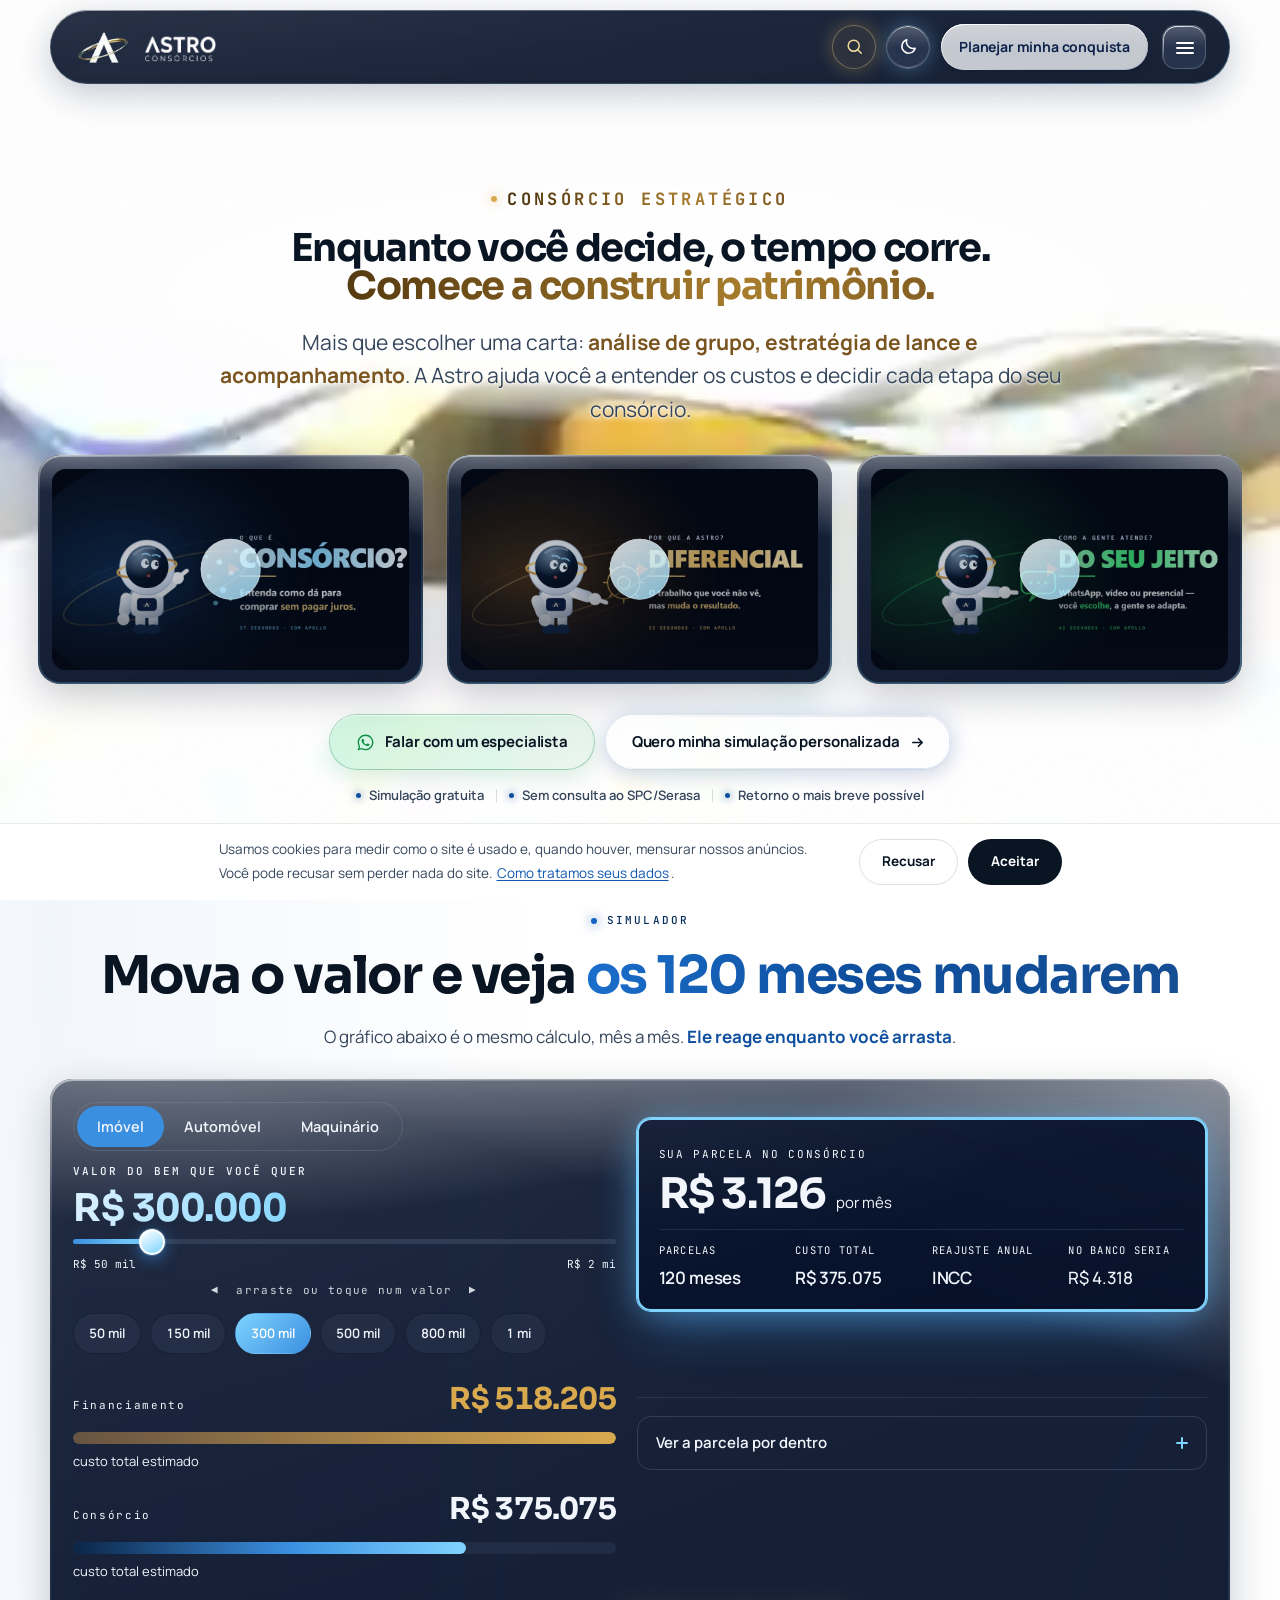
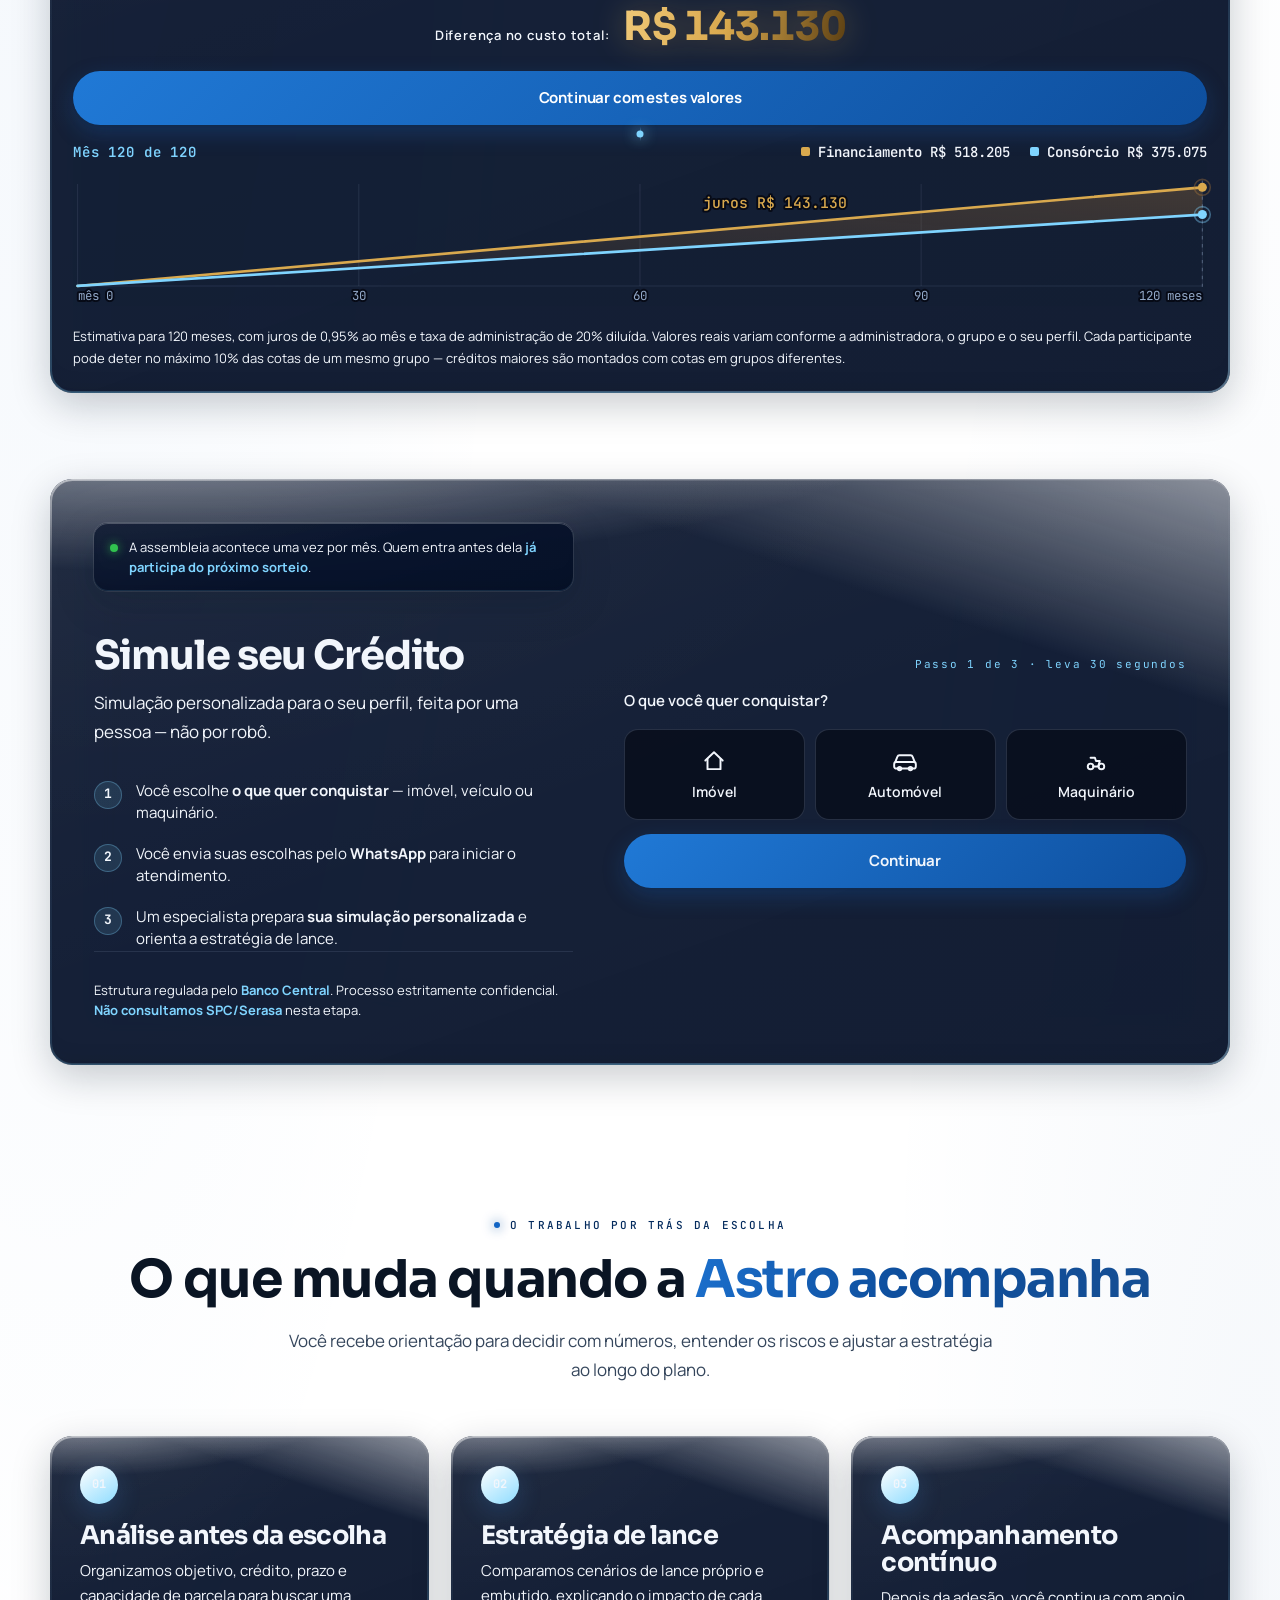
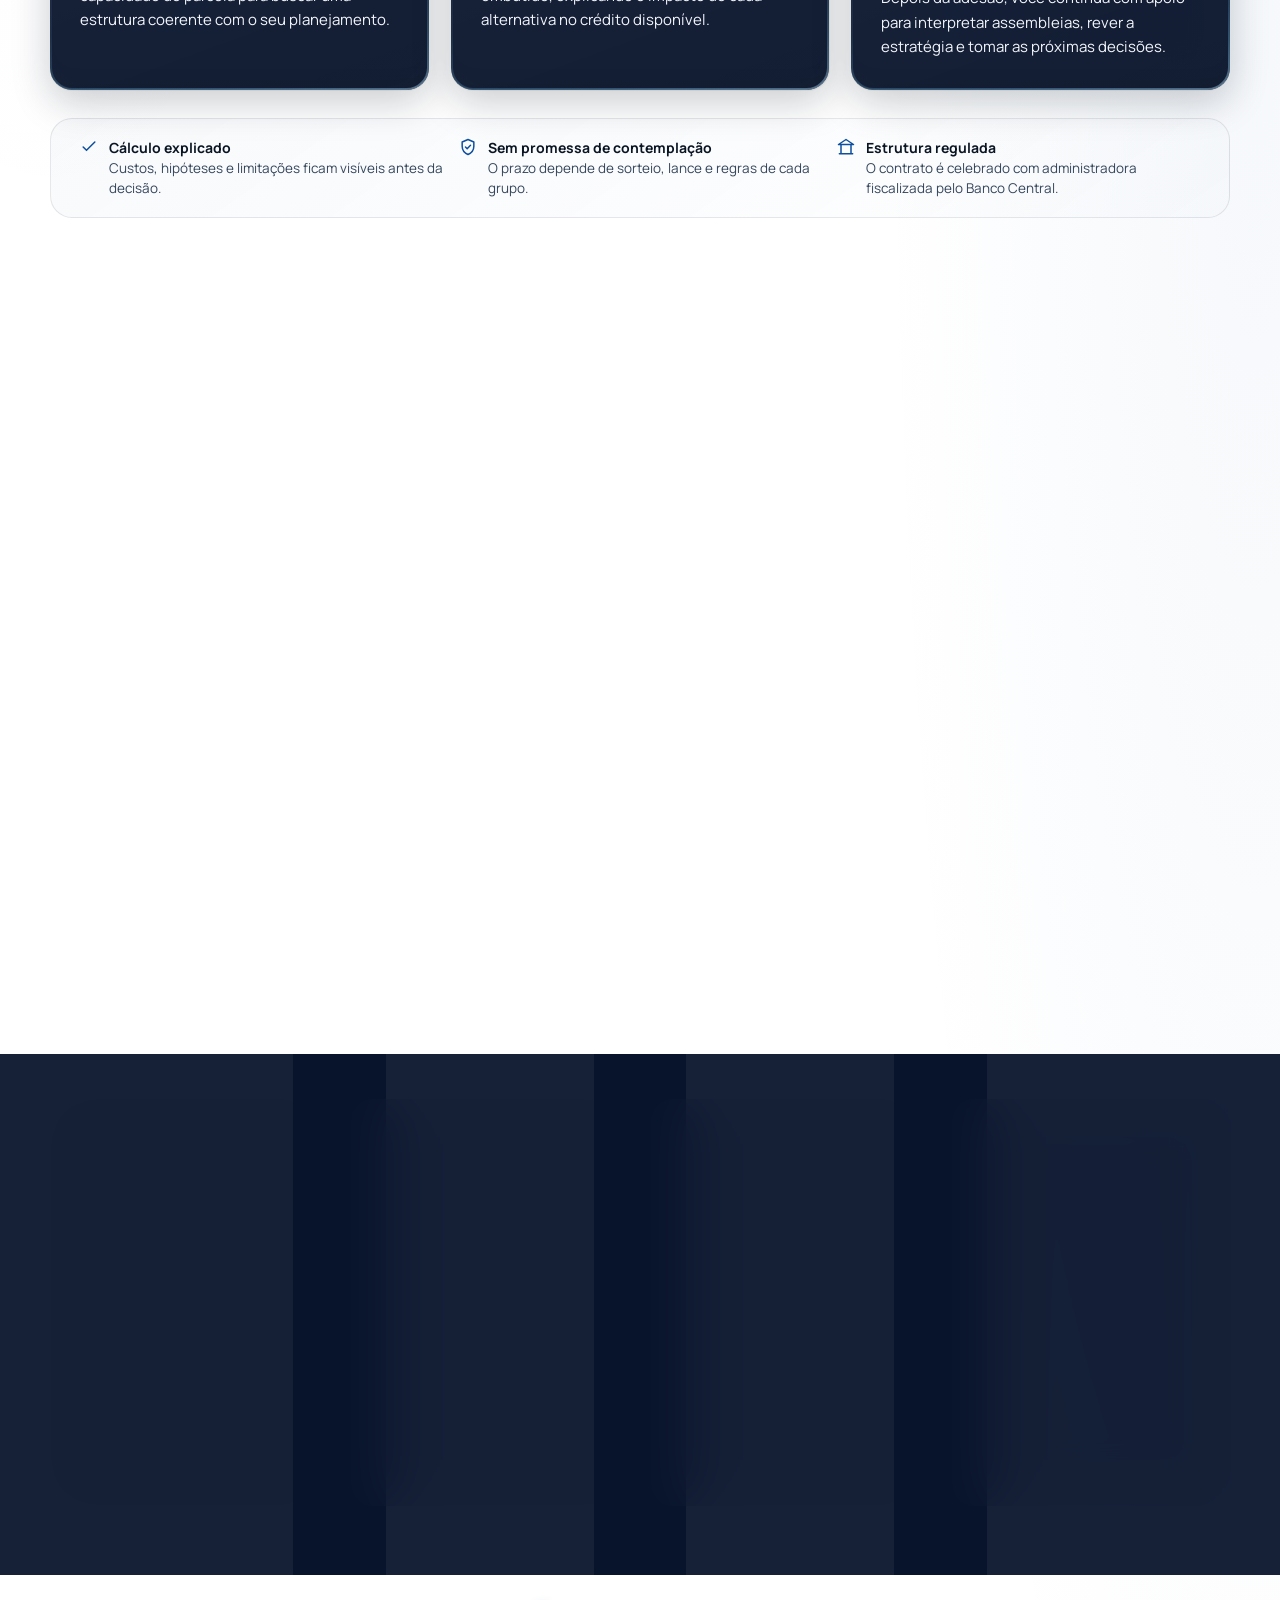
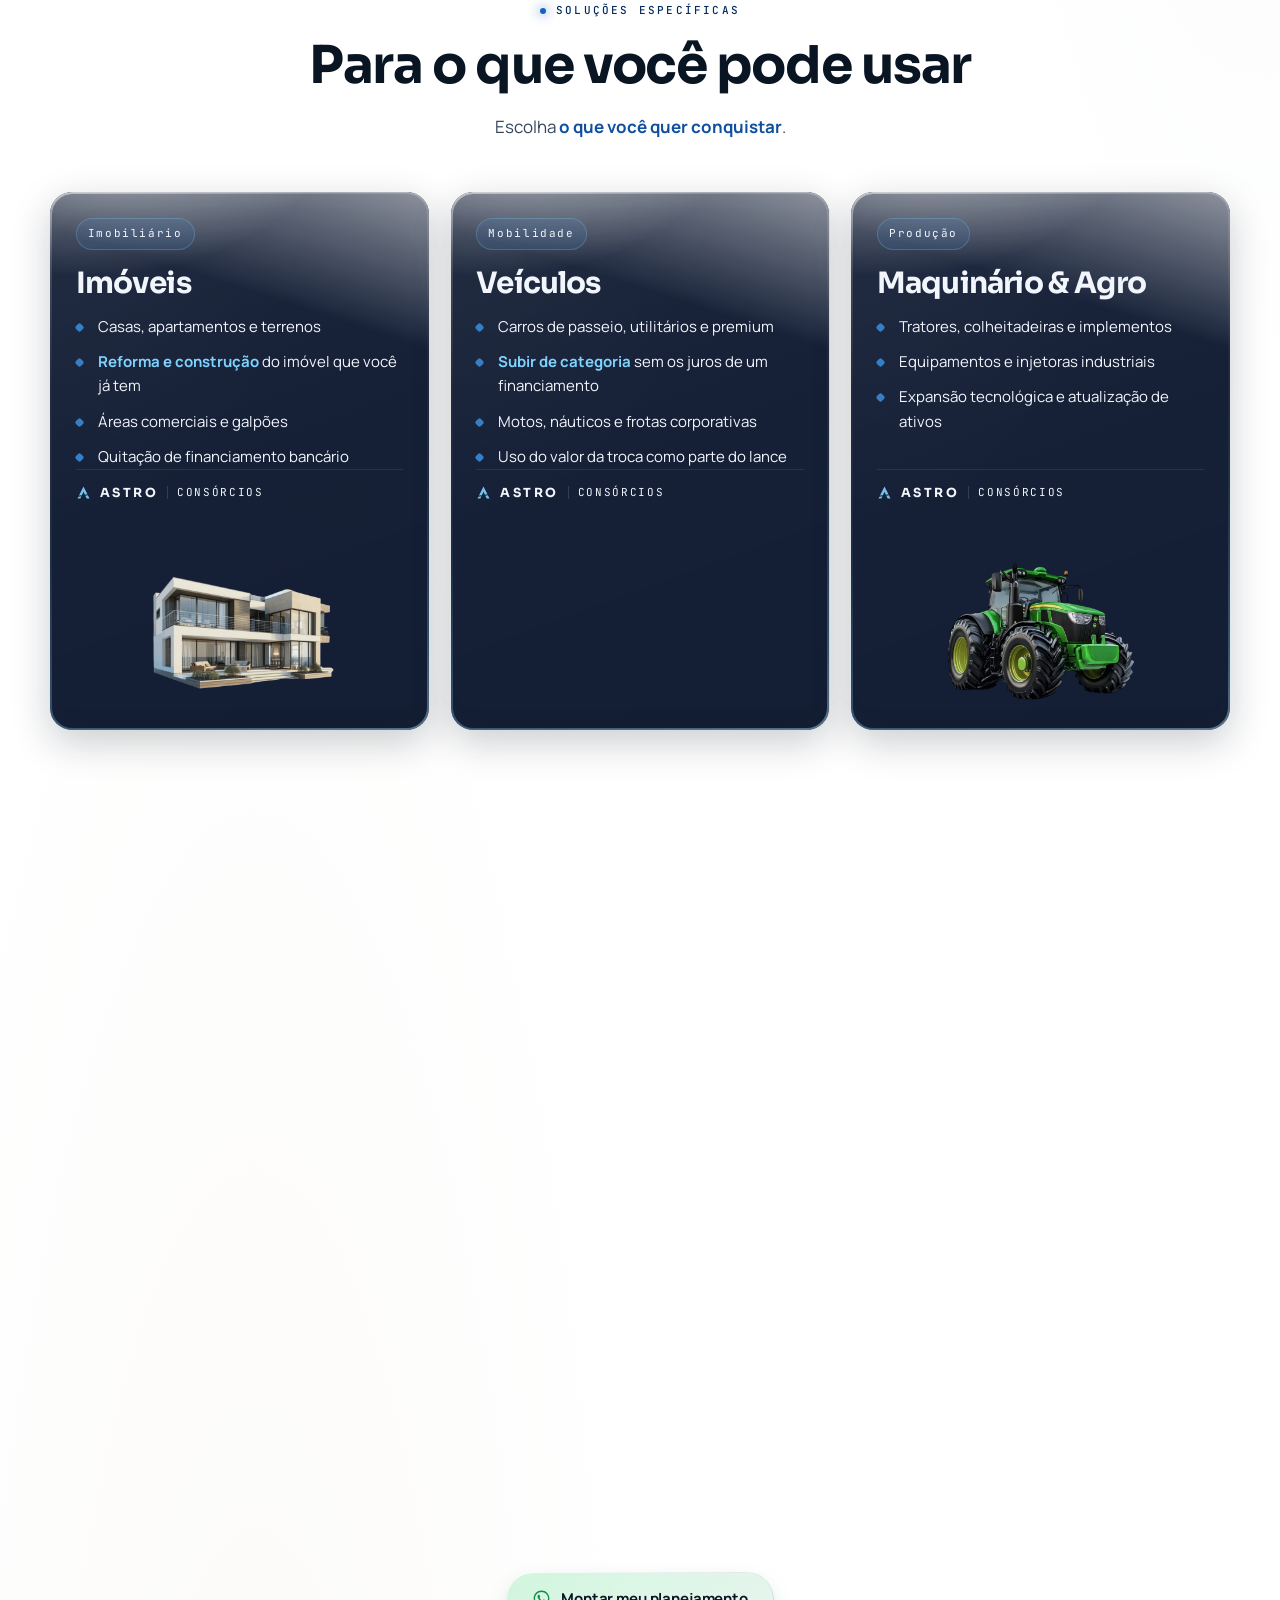
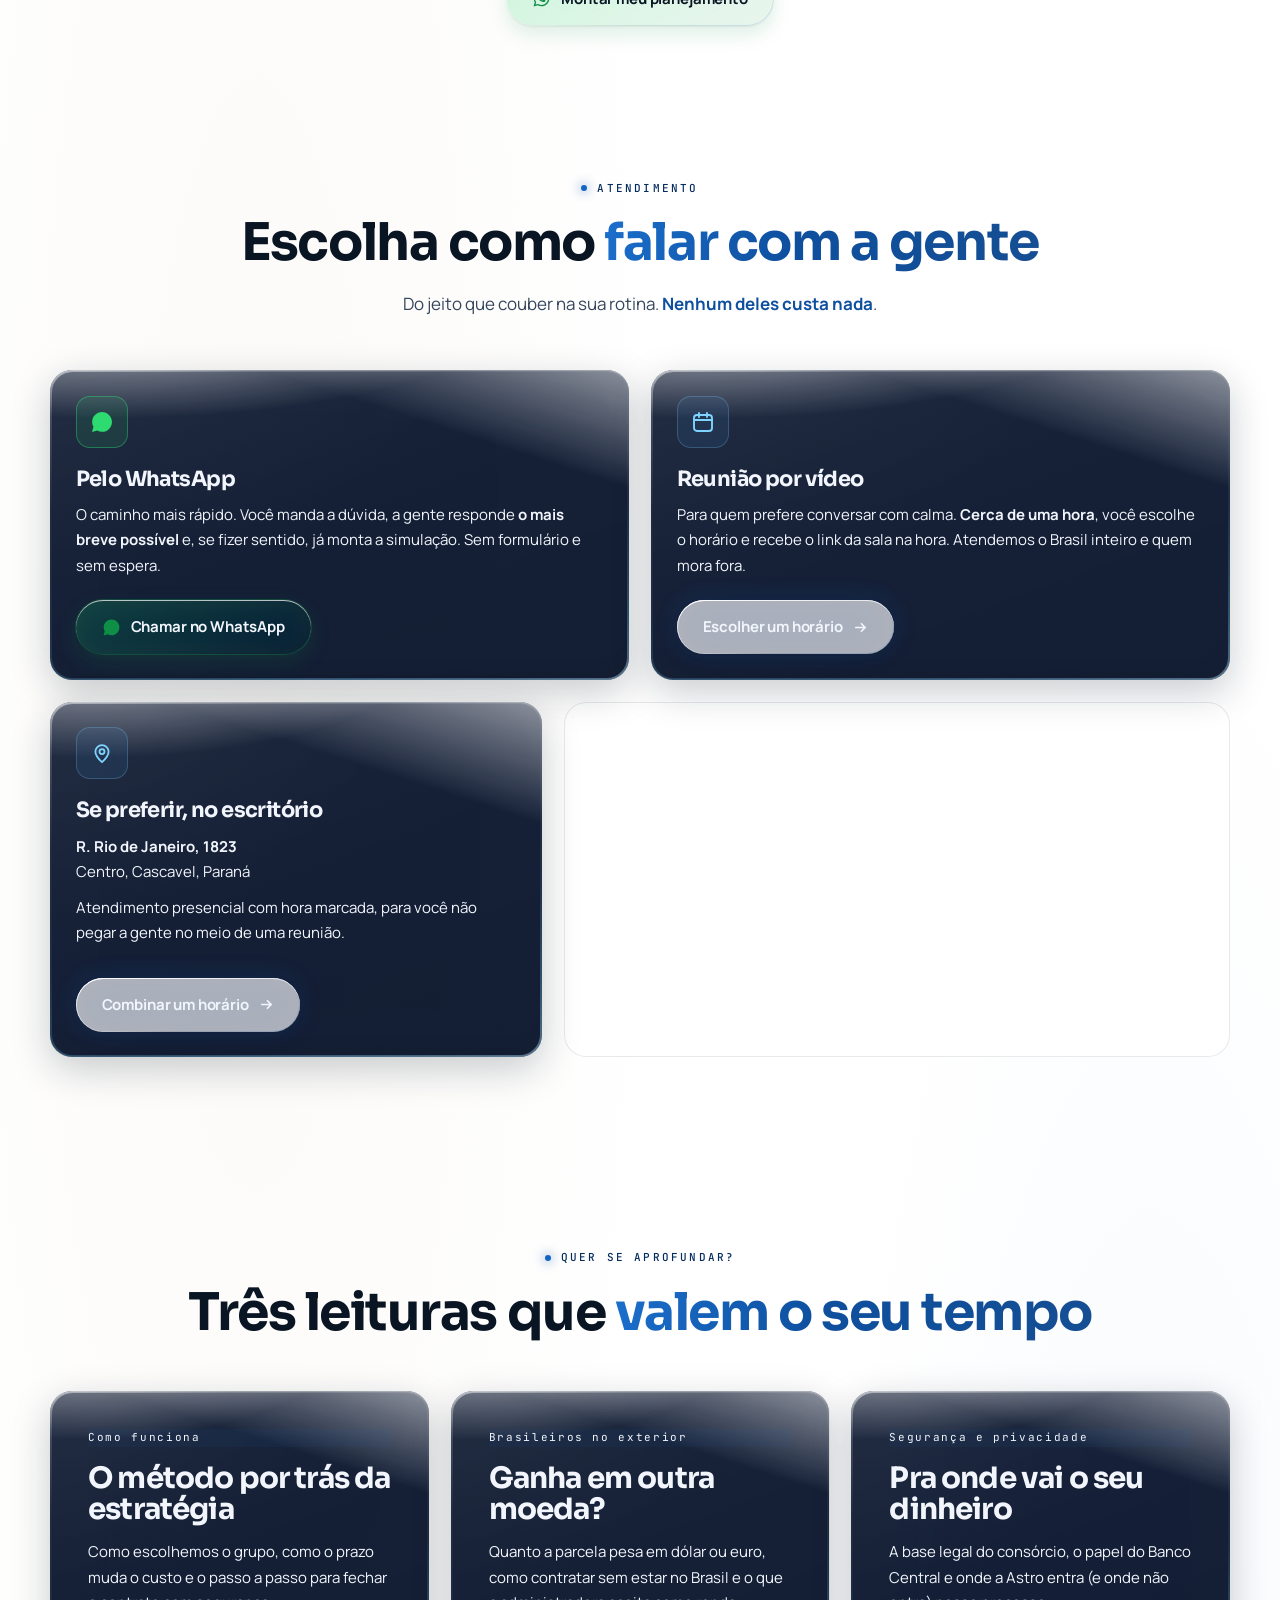
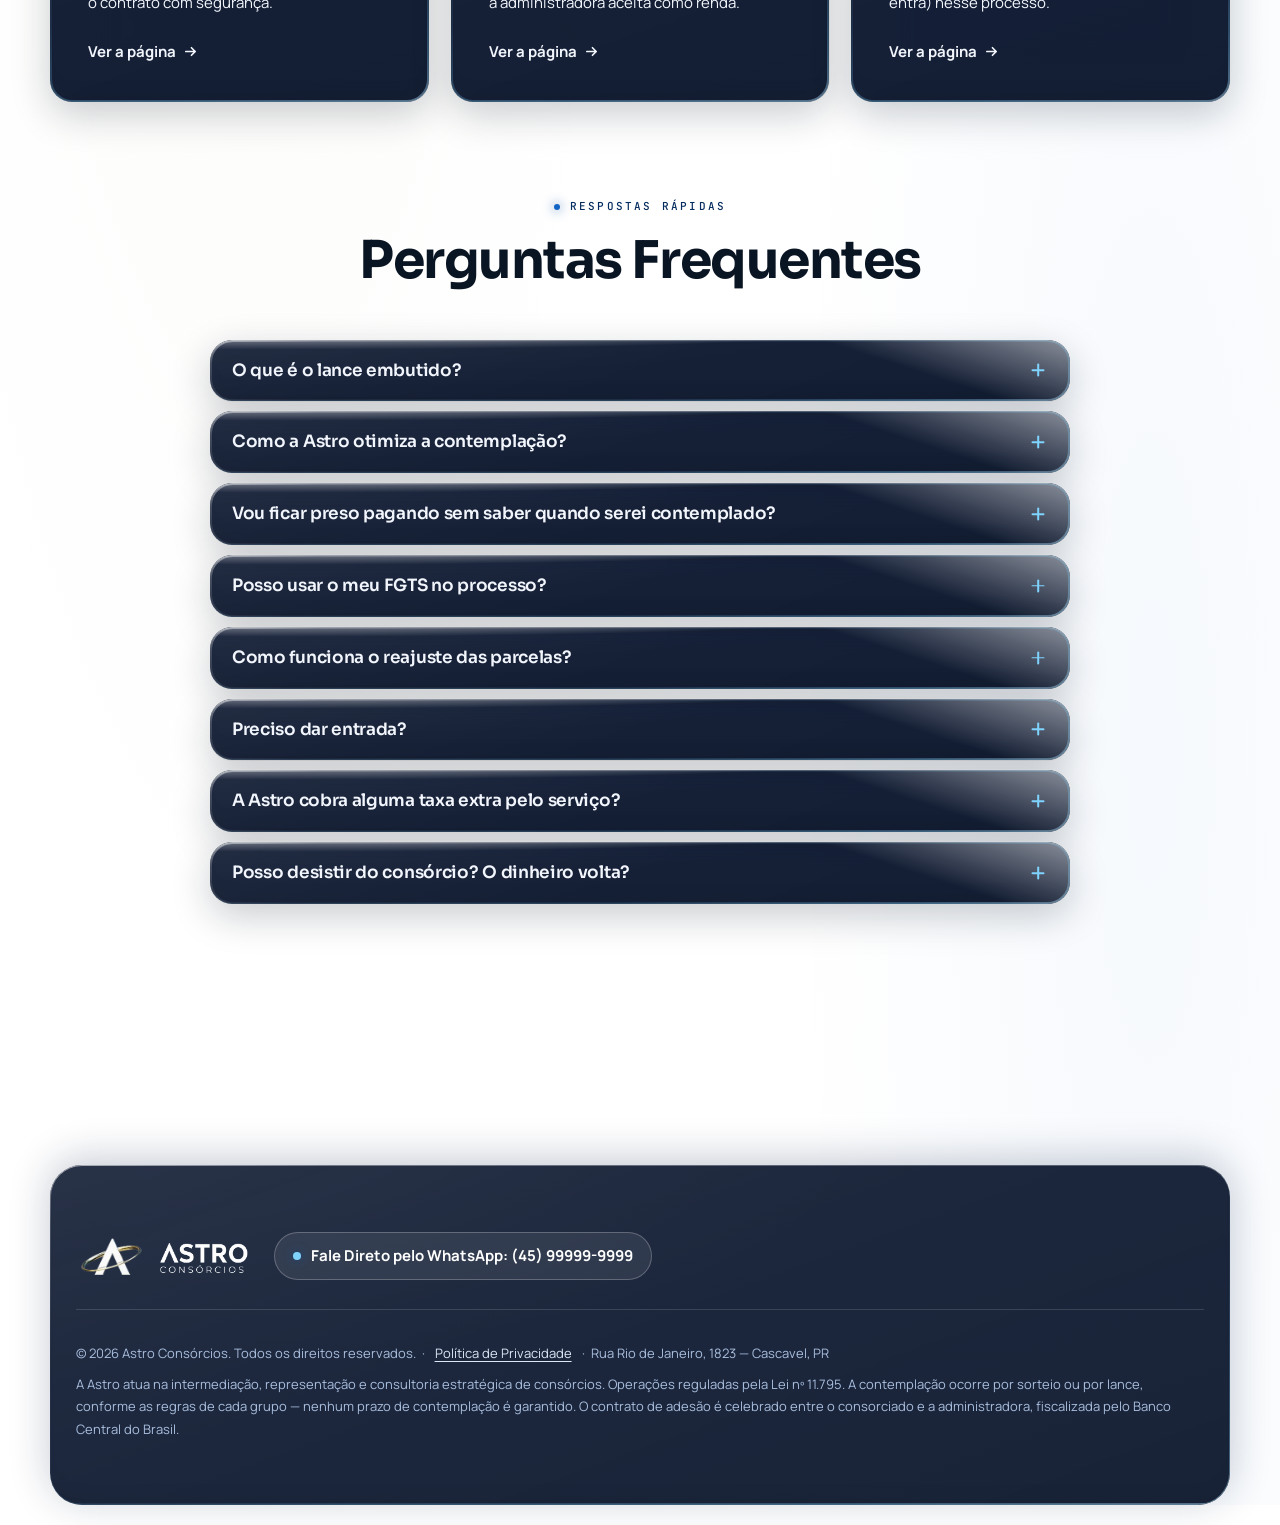
==== commit 4aaa6b27: "Add files via upload" ====
--- a/index.html
+++ b/index.html
@@ -6455,6 +6455,147 @@
     e nova, mora no fim e vale para as duas.) */
 .video-alt a, .consent a, .consent-txt a{
   display:inline-block; padding:4px 2px; min-height:24px; line-height:16px;
+}
+
+/* Variante de avaliação: vídeos em uma fileira e navegação sem sobreposição. */
+nav .nav-inner{grid-template-columns:auto minmax(0,1fr) auto;gap:24px;padding-inline:24px}
+nav .nav-logo{flex-shrink:0;width:max-content}
+nav .nav-links{gap:clamp(14px,1.3vw,24px);margin:0;padding:0;justify-self:center}
+nav .nav-links a{white-space:nowrap;font-size:14px!important;padding:8px 0!important}
+nav .nav-cta{font-size:14px!important;padding:12px 18px!important}
+nav .nav-acao{justify-self:end;flex-shrink:0}
+@media(min-width:761px){
+ .hero-inner{width:calc(100% - clamp(44px,6vw,160px));max-width:none}
+ .hero-grade{width:100%;min-width:0}
+ .hero-lado-video{max-width:none;width:100%}
+ .video-pilha{display:grid;grid-template-columns:repeat(3,minmax(0,1fr));gap:24px}
+ .video-linha-topo,.video-linha-base{display:contents}
+ .video-linha-topo .carrossel-item,.video-linha-base .carrossel-item{width:100%;min-width:0}
+ .hero-grade{gap:28px}
+ .hero-acao{margin-top:4px;align-items:center}
+ .hero-acao .hero-microcopy{justify-content:center}
+}
+@media(max-width:1399px){
+ nav .nav-inner{grid-template-columns:auto 1fr auto;gap:14px}
+ nav .nav-links{display:none}
+ nav .nav-acao{grid-column:2;grid-row:1}
+ nav .nav-burger{display:flex;grid-column:3;grid-row:1}
+}
+@media(max-width:760px){
+ .hero-lado-video{width:100%;max-width:none}
+ .video-pilha{display:grid;grid-template-columns:minmax(0,1fr);gap:18px}
+ .video-linha-topo,.video-linha-base{display:contents}
+ .video-linha-topo .carrossel-item,.video-linha-base .carrossel-item{width:100%;min-width:0}
+ nav .nav-inner{padding-inline:14px;gap:8px}
+ nav .nav-logo{height:36px!important;gap:7px}
+ nav .nav-acao{gap:8px}
+ nav .nav-cta{display:none}
+}
+@media(max-width:360px){
+ nav .nav-inner{padding-inline:10px;gap:6px}
+ nav .nav-logo{height:30px!important;gap:5px}
+ nav .nav-acao{gap:5px}
+ nav .tema-btn,nav .busca-btn,nav .nav-burger{width:36px;height:36px;min-width:36px}
+}
+
+</style>
+<style>
+html{scroll-padding-top:112px}
+section[id],main[id]{scroll-margin-top:112px}
+nav{z-index:300!important}
+.nav-painel{z-index:299!important;max-height:calc(100dvh - 78px)!important;overflow-y:auto!important;overscroll-behavior:contain}
+/* No celular, leitura vertical. No computador, as três modalidades ficam na
+   mesma linha para reduzir a rolagem e impedir a sobra 2 + 1. */
+#estruturas .modal-grid{grid-template-columns:1fr}
+@media(min-width:900px){
+  #estruturas .modal-grid{grid-template-columns:repeat(3,minmax(0,1fr))}
+}
+
+/* Ajustes finais de conversao e leitura. */
+@media(min-width:761px){
+  .hero-palco{padding-bottom:clamp(18px,2.5vh,32px)}
+  #calculadora{padding-top:12px}
+}
+
+/* Protege o subtitulo do reflexo claro da fita no celular. */
+@media(max-width:720px){
+  .hero-sub{
+    position:relative; z-index:2; padding:12px 14px; border-radius:16px;
+    backdrop-filter:blur(10px) saturate(125%);
+    -webkit-backdrop-filter:blur(10px) saturate(125%);
+  }
+  :root[data-tema="escuro"] .hero-sub{
+    color:#DCE7F6; background:rgba(4,9,20,.7);
+    box-shadow:0 10px 28px rgba(2,5,12,.26), inset 0 0 0 1px rgba(255,255,255,.08);
+  }
+  :root[data-tema="claro"] .hero-sub{
+    color:#24364D; background:rgba(255,255,255,.78);
+    box-shadow:0 10px 28px rgba(25,45,75,.12), inset 0 0 0 1px rgba(10,33,70,.08);
+  }
+  .whatsapp-float,.ao-topo{display:none!important}
+}
+@media(max-width:720px) and (prefers-color-scheme:light){
+  :root:not([data-tema="escuro"]) .hero-sub{
+    color:#24364D; background:rgba(255,255,255,.78);
+    box-shadow:0 10px 28px rgba(25,45,75,.12), inset 0 0 0 1px rgba(10,33,70,.08);
+  }
+}
+
+/* A escolha feita na calculadora agora continua no formulario. */
+.simulador-controle .calc-cta{
+  display:inline-flex; grid-column:1/-1; justify-self:center; margin-top:4px;
+}
+.calc-comparacao-aviso{
+  grid-column:1/-1; display:flex; gap:10px; align-items:flex-start;
+  padding:14px 16px; border-radius:14px; color:var(--text-2);
+  background:rgba(127,212,255,.08); border:1px solid var(--accent-line);
+  font-size:14px; line-height:1.55;
+}
+.calc-comparacao-aviso[hidden]{display:none}
+.calc-comparacao-aviso strong{color:var(--text)}
+.comp-lados.sem-comparacao{grid-template-columns:minmax(0,1fr)}
+
+/* Diferenciais verificaveis, sem citar administradoras ou inventar numeros. */
+#diferencial-astro{padding:clamp(54px,7vw,88px) 0}
+.diferencial-grid{
+  display:grid; grid-template-columns:repeat(3,minmax(0,1fr));
+  gap:clamp(14px,1.8vw,22px);
+}
+.diferencial-card{padding:clamp(22px,2.5vw,30px);border-radius:var(--r-l)}
+.diferencial-num{
+  width:38px;height:38px;border-radius:50%;display:grid;place-items:center;
+  margin-bottom:18px;font-family:var(--f-mono);font-size:12px;font-weight:700;
+  color:#04101F;background:linear-gradient(145deg,#FFFFFF,#8EDCFF);
+  box-shadow:0 8px 24px rgba(59,143,224,.22);
+}
+.diferencial-card h3{font-size:clamp(20px,2vw,26px);margin:0 0 10px}
+.diferencial-card p{color:var(--text-2);font-size:15px;line-height:1.65;margin:0}
+.confianca-faixa{
+  margin-top:clamp(18px,2.4vw,28px);padding:18px clamp(18px,2.4vw,28px);
+  display:grid;grid-template-columns:repeat(3,minmax(0,1fr));gap:14px;
+  border-radius:var(--r-l);border:1px solid var(--line);
+  background:linear-gradient(145deg,rgba(147,169,201,.06),rgba(147,169,201,.015));
+}
+.confianca-item{display:flex;gap:10px;align-items:flex-start;color:var(--text-2);font-size:13.5px;line-height:1.5}
+.confianca-item svg{width:20px;height:20px;flex:none;color:var(--accent-hi)}
+.confianca-item strong{display:block;color:var(--text);font-size:14px}
+
+/* No celular, dois casos aparecem de imediato; os demais abrem sob demanda. */
+.leque-toggle{display:none}
+@media(max-width:1023px){
+  #lequeCarrossel:not(.expandido) .leque-fileira:first-child .leque-card:nth-child(3),
+  #lequeCarrossel:not(.expandido) .leque-fileira:nth-child(2){display:none}
+  .leque-toggle{
+    display:flex;align-items:center;justify-content:center;gap:8px;
+    width:calc(100% - 32px);max-width:430px;margin:20px auto 0;
+    padding:14px 18px;border-radius:100px;border:1px solid var(--accent-line);
+    color:var(--text);background:rgba(147,169,201,.07);font:700 14px var(--f-text);
+    cursor:pointer;
+  }
+  .leque-toggle svg{width:17px;height:17px;transition:transform .3s var(--ease)}
+  #lequeCarrossel.expandido .leque-toggle svg{transform:rotate(180deg)}
+  #diferencial-astro{padding:52px 0}
+  .diferencial-grid,.confianca-faixa{grid-template-columns:1fr}
 }
 </style>
 </head>
@@ -6744,6 +6885,7 @@
      mente para o leitor de tela. -->
 <div class="nav-painel" id="navPainel" role="dialog" aria-label="Menu de navegação">
     <ul>
+      <li><a href="#main">Página inicial</a></li>
       <li><a href="#verdade">Como Funciona</a></li>
       <li><a href="#estruturas">Modalidades</a></li>
       <li><a href="#simular">Vídeo</a></li>
@@ -6784,7 +6926,7 @@
             <span class="linha" data-split>Enquanto você decide, o tempo corre.</span>
             <span class="linha brilho">Comece a construir patrimônio.</span>
           </h1>
-          <p class="hero-sub">Parcela previsível, <span class="marca-caramelo">custo conhecido desde o primeiro dia</span>. E alguém do seu lado em cada decisão — a diferença de comprar com a Astro em vez de ir direto na administradora.</p>
+          <p class="hero-sub">Mais que escolher uma carta: <span class="marca-caramelo">análise de grupo, estratégia de lance e acompanhamento</span>. A Astro ajuda você a entender os custos e decidir cada etapa do seu consórcio.</p>
         </div>
 
         <!-- O VÍDEO VEM ANTES DOS BOTÕES, e não depois. Ele estava entre o
@@ -6859,12 +7001,12 @@
               Falar com um especialista
             </a>
             <a href="#form-simulador" class="btn btn-fantasma" onclick="rastrear('InitiateCheckout')">
-              Quero minha simulação exata
+              Quero minha simulação personalizada
               <svg class="seta" width="15" height="15" viewBox="0 0 16 16" fill="none" aria-hidden="true"><path d="M3 8h10M9 4l4 4-4 4" stroke="currentColor" stroke-width="1.8" stroke-linecap="round" stroke-linejoin="round"/></svg>
             </a>
           </div>
           <p class="hero-microcopy">
-            <span class="selo">Simulação gratuita</span><span class="selo-sep" aria-hidden="true"></span><span class="selo">Sem consulta ao SPC/Serasa</span><span class="selo-sep" aria-hidden="true"></span><span class="selo">Resposta no mesmo dia</span>
+            <span class="selo">Simulação gratuita</span><span class="selo-sep" aria-hidden="true"></span><span class="selo">Sem consulta ao SPC/Serasa</span><span class="selo-sep" aria-hidden="true"></span><span class="selo">Retorno o mais breve possível</span>
           </p>
         </div>
       </div>
@@ -6897,11 +7039,12 @@
         </div>
         <label class="calc-label" for="calcValor">Valor do bem que você quer</label>
         <div class="calc-valor" id="calcValorTexto">R$ 300.000</div>
-        <input type="range" id="calcValor" min="100000" max="2000000" step="10000" value="300000"
+        <input type="range" id="calcValor" min="50000" max="2000000" step="10000" value="300000"
                aria-label="Valor do crédito desejado">
-        <div class="calc-escala"><span>R$ 100 mil</span><span>R$ 2 mi</span></div>
+        <div class="calc-escala"><span>R$ 50 mil</span><span>R$ 2 mi</span></div>
         <p class="calc-dica" id="calcDica">◀ &nbsp;arraste ou toque num valor&nbsp; ▶</p>
         <div class="calc-atalhos">
+          <button type="button" data-v="50000">50 mil</button>
           <button type="button" data-v="150000">150 mil</button>
           <button type="button" data-v="300000">300 mil</button>
           <button type="button" data-v="500000">500 mil</button>
@@ -6926,6 +7069,11 @@
           </div>
         </div>
 
+        <div class="calc-comparacao-aviso" id="calcComparacaoAviso" role="note" hidden>
+          <svg width="20" height="20" viewBox="0 0 24 24" fill="none" stroke="currentColor" stroke-width="1.8" stroke-linecap="round" stroke-linejoin="round" aria-hidden="true"><circle cx="12" cy="12" r="9"/><path d="M12 10v6M12 7h.01"/></svg>
+          <span><strong>Comparação bancária sob consulta.</strong> Em maquinário, juros, seguros e condições mudam conforme a linha rural ou industrial, o bem e o perfil da empresa. Por isso, mostramos aqui apenas a estimativa do consórcio até recebermos os parâmetros do seu caso.</span>
+        </div>
+
         <div class="calc-barras">
           <div class="calc-barra ruim">
             <div class="calc-barra-tit"><span>Financiamento</span><b id="calcFin">R$ 516.494</b></div>
@@ -6995,7 +7143,7 @@
           <strong id="calcEcon" data-eco>R$ 162.494</strong>
         </div>
 
-        <a href="#form-simulador" class="btn btn-primario btn-largo calc-cta" onclick="rastrear('InitiateCheckout')">Quero minha simulação exata</a>
+        <a href="#form-simulador" id="calcParaForm" class="btn btn-primario btn-largo calc-cta" onclick="rastrear('InitiateCheckout')">Continuar com estes valores</a>
       </div>
 
       <div class="simulador-emenda" aria-hidden="true"><span></span></div>
@@ -7063,11 +7211,11 @@
           </div>
           <div class="form-passo">
             <span class="form-passo-num">2</span>
-            <p>A gente mostra <strong>o valor e a parcela estimada</strong> na hora.</p>
+            <p>Você envia suas escolhas pelo <strong>WhatsApp</strong> para iniciar o atendimento.</p>
           </div>
           <div class="form-passo">
             <span class="form-passo-num">3</span>
-            <p>Você fala com <strong>um especialista pelo WhatsApp</strong> pra montar a estratégia.</p>
+            <p>Um especialista prepara <strong>sua simulação personalizada</strong> e orienta a estratégia de lance.</p>
           </div>
         </div>
 
@@ -7117,6 +7265,8 @@
                 <label class="so-leitor" for="valor">Crédito estimado</label>
                 <select id="valor" class="so-leitor" required tabindex="-1" aria-hidden="true">
                   <option value="" disabled selected>Crédito Estimado</option>
+                  <option value="50-100">R$ 50 mil - R$ 100 mil</option>
+                  <option value="100-200">R$ 100 mil - R$ 200 mil</option>
                   <option value="200-300">R$ 200 mil - R$ 300 mil</option>
                   <option value="300-600">R$ 300 mil - R$ 600 mil</option>
                   <option value="600-1m">R$ 600 mil - R$ 1 Milhão</option>
@@ -7125,6 +7275,8 @@
                 </select>
                 <p class="pergunta-cartoes">Crédito estimado</p>
                 <div class="escolha-grid" role="group" aria-label="Crédito estimado">
+                  <button type="button" class="escolha-cartao" data-alvo="valor" data-valor="50-100" aria-pressed="false"><span>R$ 50 mil - R$ 100 mil</span></button>
+<button type="button" class="escolha-cartao" data-alvo="valor" data-valor="100-200" aria-pressed="false"><span>R$ 100 mil - R$ 200 mil</span></button>
                   <button type="button" class="escolha-cartao" data-alvo="valor" data-valor="200-300" aria-pressed="false">
                     <svg viewBox="0 0 24 24" fill="none" stroke="currentColor" stroke-width="1.8" stroke-linecap="round"><path d="M6 18V14"/><path d="M11 18V10" opacity=".25"/><path d="M16 18V6" opacity=".15"/></svg>
                     <span>R$ 200 mil - R$ 300 mil</span>
@@ -7221,8 +7373,8 @@
               <div class="form-step" id="step-4">
                 <div class="form-ok">
                   <div class="form-ok-marca" aria-hidden="true">✓</div>
-                  <h3>Recebemos seus dados</h3>
-                  <p>Abrimos o WhatsApp para você enviar a mensagem. Assim que ela chegar, respondemos <strong class="marca">no mesmo dia</strong>.</p>
+                  <h3>Envie sua mensagem para concluir</h3>
+                  <p>No WhatsApp, toque em enviar para concluir seu contato. Assim que recebermos sua mensagem, nossa equipe responderá <strong class="marca">o mais breve possível</strong>.</p>
                   <p class="menor">Não abriu? <a class="inline" href="https://wa.me/554599999999">toque aqui</a>.</p>
                   <p class="menor" style="margin-top:18px">Prefere conversar com calma? A reunião por vídeo leva
                     cerca de uma hora e também não custa nada.</p>
@@ -7233,6 +7385,51 @@
               </div>
   
             </form>
+      </div>
+    </div>
+  </div>
+</section>
+
+
+<!-- O diferencial em entregas concretas: reforca valor sem expor parceiros. -->
+<section id="diferencial-astro">
+  <div class="container">
+    <div class="sec-head centro rv">
+      <div class="eyebrow">O trabalho por trás da escolha</div>
+      <h2 class="section-title">O que muda quando a <span>Astro acompanha</span></h2>
+      <p class="section-sub centro">Você recebe orientação para decidir com números, entender os riscos e ajustar a estratégia ao longo do plano.</p>
+    </div>
+
+    <div class="diferencial-grid stag">
+      <article class="diferencial-card vidro">
+        <span class="diferencial-num" aria-hidden="true">01</span>
+        <h3>Análise antes da escolha</h3>
+        <p>Organizamos objetivo, crédito, prazo e capacidade de parcela para buscar uma estrutura coerente com o seu planejamento.</p>
+      </article>
+      <article class="diferencial-card vidro">
+        <span class="diferencial-num" aria-hidden="true">02</span>
+        <h3>Estratégia de lance</h3>
+        <p>Comparamos cenários de lance próprio e embutido, explicando o impacto de cada alternativa no crédito disponível.</p>
+      </article>
+      <article class="diferencial-card vidro">
+        <span class="diferencial-num" aria-hidden="true">03</span>
+        <h3>Acompanhamento contínuo</h3>
+        <p>Depois da adesão, você continua com apoio para interpretar assembleias, rever a estratégia e tomar as próximas decisões.</p>
+      </article>
+    </div>
+
+    <div class="confianca-faixa rv" aria-label="Compromissos de confiança da Astro">
+      <div class="confianca-item">
+        <svg viewBox="0 0 24 24" fill="none" stroke="currentColor" stroke-width="1.8" stroke-linecap="round" stroke-linejoin="round" aria-hidden="true"><path d="m5 12 4 4L19 6"/></svg>
+        <span><strong>Cálculo explicado</strong>Custos, hipóteses e limitações ficam visíveis antes da decisão.</span>
+      </div>
+      <div class="confianca-item">
+        <svg viewBox="0 0 24 24" fill="none" stroke="currentColor" stroke-width="1.8" stroke-linecap="round" stroke-linejoin="round" aria-hidden="true"><path d="M12 3 5 6v5c0 4.6 2.8 8 7 10 4.2-2 7-5.4 7-10V6Z"/><path d="m9 12 2 2 4-4"/></svg>
+        <span><strong>Sem promessa de contemplação</strong>O prazo depende de sorteio, lance e regras de cada grupo.</span>
+      </div>
+      <div class="confianca-item">
+        <svg viewBox="0 0 24 24" fill="none" stroke="currentColor" stroke-width="1.8" stroke-linecap="round" stroke-linejoin="round" aria-hidden="true"><path d="M4 20h16M6 20V9m12 11V9M3 9h18L12 3Z"/></svg>
+        <span><strong>Estrutura regulada</strong>O contrato é celebrado com administradora fiscalizada pelo Banco Central.</span>
       </div>
     </div>
   </div>
@@ -7426,7 +7623,7 @@
               <span class="leque-selo" aria-hidden="true"><svg viewBox="0 0 24 24" fill="none" stroke="currentColor" stroke-width="1.8" stroke-linecap="round" stroke-linejoin="round"><rect x="3" y="6" width="18" height="12" rx="2.2"/><circle cx="12" cy="12" r="2.6"/><path d="M6.5 9v.01M17.5 15v.01"/></svg></span>
               <picture>
                 <source type="image/webp" srcset="img/video2-capa.webp">
-                <img src="img/video2-capa.jpg" width="960" height="540" alt="Apollo aponta para a frase Renda mais: use a carta de crédito no lugar do dinheiro à vista" decoding="async">
+                <img src="img/video2-capa.jpg" width="960" height="540" alt="Apollo aponta para a frase Renda mais: use a carta de crédito no lugar do dinheiro à vista" loading="lazy" decoding="async">
               </picture>
               <span class="video-play" aria-hidden="true">
                 <svg viewBox="0 0 24 24"><path d="M8 5.2v13.6L19 12z" fill="currentColor"/></svg>
@@ -7447,7 +7644,7 @@
               <span class="leque-selo" aria-hidden="true"><svg viewBox="0 0 24 24" fill="none" stroke="currentColor" stroke-width="1.8" stroke-linecap="round" stroke-linejoin="round"><path d="M4 20V7M12 20v-9M20 20v-4"/><path d="M17 3.5h4v4"/><path d="M21 3.5l-6 6-3-3-5 5"/></svg></span>
               <picture>
                 <source type="image/webp" srcset="img/video3-capa.webp">
-                <img src="img/video3-capa.jpg" width="960" height="540" alt="Apollo aponta para a frase Pague menos: quite o saldo com o consórcio e pague só taxa de administração" decoding="async">
+                <img src="img/video3-capa.jpg" width="960" height="540" alt="Apollo aponta para a frase Pague menos: quite o saldo com o consórcio e pague só taxa de administração" loading="lazy" decoding="async">
               </picture>
               <span class="video-play" aria-hidden="true">
                 <svg viewBox="0 0 24 24"><path d="M8 5.2v13.6L19 12z" fill="currentColor"/></svg>
@@ -7468,7 +7665,7 @@
               <span class="leque-selo" aria-hidden="true"><svg viewBox="0 0 24 24" fill="none" stroke="currentColor" stroke-width="1.8" stroke-linecap="round" stroke-linejoin="round"><path d="M3.5 16.5 5 11.2a2 2 0 0 1 1.9-1.4h10.2a2 2 0 0 1 1.9 1.4l1.5 5.3"/><rect x="3" y="16.5" width="18" height="3.5" rx="1.3"/><circle cx="7.5" cy="20" r="1.3"/><circle cx="16.5" cy="20" r="1.3"/></svg></span>
               <picture>
                 <source type="image/webp" srcset="img/video4-capa.webp">
-                <img src="img/video4-capa.jpg" width="960" height="540" alt="Apollo aponta para a frase Troque fácil: use o carro atual como parte do lance e complete com a carta de crédito" decoding="async">
+                <img src="img/video4-capa.jpg" width="960" height="540" alt="Apollo aponta para a frase Troque fácil: use o carro atual como parte do lance e complete com a carta de crédito" loading="lazy" decoding="async">
               </picture>
               <span class="video-play" aria-hidden="true">
                 <svg viewBox="0 0 24 24"><path d="M8 5.2v13.6L19 12z" fill="currentColor"/></svg>
@@ -7491,7 +7688,7 @@
               <span class="leque-selo" aria-hidden="true"><svg viewBox="0 0 24 24" fill="none" stroke="currentColor" stroke-width="1.8" stroke-linecap="round" stroke-linejoin="round"><path d="M4 11.5 12 4l8 7.5"/><path d="M6 10.2V20h12v-9.8"/><rect x="10" y="14" width="4" height="6"/></svg></span>
               <picture>
                 <source type="image/webp" srcset="img/video5-capa.webp">
-                <img src="img/video5-capa.jpg" width="960" height="540" alt="Apollo aponta para a frase Imóvel rende: alugue antes de morar nele e o aluguel ajuda a pagar a parcela" decoding="async">
+                <img src="img/video5-capa.jpg" width="960" height="540" alt="Apollo aponta para a frase Imóvel rende: alugue antes de morar nele e o aluguel ajuda a pagar a parcela" loading="lazy" decoding="async">
               </picture>
               <span class="video-play" aria-hidden="true">
                 <svg viewBox="0 0 24 24"><path d="M8 5.2v13.6L19 12z" fill="currentColor"/></svg>
@@ -7512,7 +7709,7 @@
               <span class="leque-selo" aria-hidden="true"><svg viewBox="0 0 24 24" fill="none" stroke="currentColor" stroke-width="1.8" stroke-linecap="round" stroke-linejoin="round"><path d="M4 9h13M17 9l-3-3M17 9l-3 3"/><path d="M20 15H7M7 15l3-3M7 15l3 3"/></svg></span>
               <picture>
                 <source type="image/webp" srcset="img/video6-capa.webp">
-                <img src="img/video6-capa.jpg" width="960" height="540" alt="Apollo aponta para a frase Venda a cota: negocie com ágio antes do fim do grupo" decoding="async">
+                <img src="img/video6-capa.jpg" width="960" height="540" alt="Apollo aponta para a frase Venda a cota: negocie com ágio antes do fim do grupo" loading="lazy" decoding="async">
               </picture>
               <span class="video-play" aria-hidden="true">
                 <svg viewBox="0 0 24 24"><path d="M8 5.2v13.6L19 12z" fill="currentColor"/></svg>
@@ -7533,7 +7730,7 @@
               <span class="leque-selo" aria-hidden="true"><svg viewBox="0 0 24 24" fill="none" stroke="currentColor" stroke-width="1.8" stroke-linecap="round" stroke-linejoin="round"><rect x="3" y="8.5" width="18" height="11.5" rx="2"/><path d="M8.5 8.5V6.3a2 2 0 0 1 2-2h3a2 2 0 0 1 2 2v2.2"/><path d="M3 13.2h18"/></svg></span>
               <picture>
                 <source type="image/webp" srcset="img/video7-capa.webp">
-                <img src="img/video7-capa.jpg" width="960" height="540" alt="Apollo aponta para a frase Vire caixa: use a carta como capital de giro sem ser um empréstimo" decoding="async">
+                <img src="img/video7-capa.jpg" width="960" height="540" alt="Apollo aponta para a frase Vire caixa: use a carta como capital de giro sem ser um empréstimo" loading="lazy" decoding="async">
               </picture>
               <span class="video-play" aria-hidden="true">
                 <svg viewBox="0 0 24 24"><path d="M8 5.2v13.6L19 12z" fill="currentColor"/></svg>
@@ -7550,6 +7747,10 @@
           </div>
          </div>
         </div>
+        <button type="button" class="leque-toggle" id="lequeToggle" aria-expanded="false" aria-controls="lequeCarrossel">
+          <span>Ver outras formas de usar</span>
+          <svg viewBox="0 0 24 24" fill="none" stroke="currentColor" stroke-width="2" stroke-linecap="round" stroke-linejoin="round" aria-hidden="true"><path d="m6 9 6 6 6-6"/></svg>
+        </button>
       </div>
     </div>
 </section>
@@ -7594,7 +7795,7 @@
           <svg viewBox="0 0 24 24" style="width:24px;height:24px;fill:#2EDB70"><path d="M12.04 2C6.58 2 2.13 6.45 2.13 11.91c0 1.75.46 3.45 1.32 4.95L2 22l5.25-1.38a9.9 9.9 0 0 0 4.79 1.22h.01c5.46 0 9.9-4.45 9.9-9.91C21.95 6.45 17.5 2 12.04 2Z"/></svg>
         </div>
         <h3>Pelo WhatsApp</h3>
-        <p>O caminho mais rápido. Você manda a dúvida, a gente responde <strong>ainda hoje</strong> e,
+        <p>O caminho mais rápido. Você manda a dúvida, a gente responde <strong>o mais breve possível</strong> e,
            se fizer sentido, já monta a simulação. Sem formulário e sem espera.</p>
         <a class="btn btn-wa" style="margin-top:22px" href="https://wa.me/554599999999?text=Ol%C3%A1!%20Quero%20falar%20sobre%20cons%C3%B3rcio." target="_blank" rel="noopener noreferrer">
           <svg class="wa" viewBox="0 0 24 24" aria-hidden="true"><path d="M12.04 2C6.58 2 2.13 6.45 2.13 11.91c0 1.75.46 3.45 1.32 4.95L2 22l5.25-1.38a9.9 9.9 0 0 0 4.79 1.22h.01c5.46 0 9.9-4.45 9.9-9.91C21.95 6.45 17.5 2 12.04 2Z"/></svg>
@@ -7810,8 +8011,8 @@
       TXB:25,          /* taxa mensal do banco */
       indice:'INCC',   /* crédito imobiliário é corrigido pelo INCC */
       ENT:0.20,        /* entrada que um financiamento imobiliário costuma pedir */
-      min:100000, max:2000000, passo:10000, padrao:300000,
-      atalhos:[[150000,'150 mil'],[300000,'300 mil'],[500000,'500 mil'],[800000,'800 mil'],[1000000,'1 mi']]
+      min:50000, max:2000000, passo:10000, padrao:300000,
+      atalhos:[[50000,'50 mil'],[150000,'150 mil'],[300000,'300 mil'],[500000,'500 mil'],[800000,'800 mil'],[1000000,'1 mi']]
     },
     carro: {
       nome:'Automóvel', bem:'veículo',
@@ -7829,7 +8030,7 @@
       /* teto em 2 milhões, não só carro popular: linha alta (Porsche,
          Ferrari, BMW) também fecha consórcio de automóvel e tem
          demanda real — limitar a 400 mil escondia esse público. */
-      min:30000, max:2000000, passo:10000, padrao:90000,
+      min:50000, max:2000000, passo:10000, padrao:90000,
       atalhos:[[50000,'50 mil'],[90000,'90 mil'],[250000,'250 mil'],[600000,'600 mil'],[2000000,'2 mi']]
     },
     /* CONFIRMADO PELO JOÃO (14/09/2026): taxa de administração de maquinário
@@ -7837,12 +8038,12 @@
        grupos é de 110 a 135 meses — o que dá um custo total diluído de ADM
        entre 10% e 15% da carta ao longo do contrato. Usando o meio das
        faixas: N 120 meses, ADM 12,5%. Confere: 12,5% / 120 meses = 0,104%
-       ao mês, dentro da faixa informada.
-       AINDA PROVISÓRIO (copiado do perfil "carro", sem confirmação): juros
-       de financiamento pra comparação (I), fundo de reserva, seguros, IOF
-       e entrada — o João só confirmou ADM e prazo até agora. */
+       ao mês, dentro da faixa informada. A comparação bancária fica oculta
+       nessa modalidade: juros, seguros, IOF e entrada dependem da linha
+       rural/industrial e ainda não foram confirmados para uso comercial. */
     maquinario: {
       nome:'Maquinário', bem:'maquinário',
+      comparacao:false,
       N:120,
       I:0.0175, ADM:0.125, FR:0.02, SEG:0.0004, MIP:0.00030, DFI:0,
       IOF:0.0338, TXB:25, indice:'IPCA', ENT:0.20,
@@ -8168,6 +8369,21 @@
     }, true);
   })();
 
+  /* No celular, os dois primeiros casos aparecem de imediato e os demais
+     ficam sob um controle explicito, reduzindo a rolagem inicial. */
+  (function(){
+    var carrossel = document.getElementById('lequeCarrossel');
+    var botao = document.getElementById('lequeToggle');
+    if (!carrossel || !botao) return;
+    botao.addEventListener('click', function(){
+      var aberto = carrossel.classList.toggle('expandido');
+      botao.setAttribute('aria-expanded', String(aberto));
+      var texto = botao.querySelector('span');
+      if (texto) texto.textContent = aberto ? 'Mostrar menos' : 'Ver outras formas de usar';
+      if (!aberto) carrossel.scrollIntoView({ behavior:'smooth', block:'start' });
+    });
+  })();
+
   /* ======================================================================
      O HERO CABE NUMA TELA SÓ — sem rolar para ver o botão de ação.
 
@@ -8912,17 +9128,42 @@
 
       /* o resultado que fica na cara: parcela primeiro, resto em volta */
       var p = window.AstroTaxas.def();
+      var semComparacao = p.comparacao === false;
+      var admNumero = p.ADM * 100;
+      var admTexto = (Number.isInteger(admNumero) ? admNumero.toFixed(0) : admNumero.toFixed(1)).replace('.', ',') + '%';
+      var alternaveisBanco = [
+        document.querySelector('.res-banco'),
+        document.querySelector('.calc-barras'),
+        document.querySelector('.calc-economia'),
+        document.querySelector('.simulador-emenda'),
+        document.querySelector('.regua'),
+        document.querySelector('.comp-lado.ruim'),
+        document.querySelector('.comp-rende'),
+        document.querySelector('.comp-corpo > .comp-aviso')
+      ];
+      alternaveisBanco.forEach(function(el){ if (el) el.hidden = semComparacao; });
+      var avisoComparacao = document.getElementById('calcComparacaoAviso');
+      if (avisoComparacao) avisoComparacao.hidden = !semComparacao;
+      var compLados = document.querySelector('.comp-lados');
+      if (compLados) compLados.classList.toggle('sem-comparacao', semComparacao);
+
       põe('resParcela', c.con.parcela);
       põe('resBanco',   c.fin.parcela);
       põe('resTotal',   c.con.total);
       var elPrazo = document.getElementById('resPrazo');
       if (elPrazo) elPrazo.textContent = p.N + ' meses';
-      /* A nota do grafico dizia "1% ao mes" e "18%" com o calculo rodando a
-         0,95% e 20%: numero na tela contradizendo o proprio simulador, numa
-         pagina que vende credito. Agora ela sai da MESMA fonte. */
-      var nP=document.querySelector('[data-nota-prazo]'); if(nP) nP.textContent=p.N;
-      var nJ=document.querySelector('[data-nota-juros]'); if(nJ) nJ.textContent=(p.I*100).toFixed(2).replace('.',',')+'%';
-      var nA=document.querySelector('[data-nota-adm]'); if(nA) nA.textContent=Math.round(p.ADM*100)+'%';
+      var nota = document.querySelector('.calc-nota');
+      if (nota) {
+        if (semComparacao) {
+          nota.innerHTML = 'Estimativa de consórcio para <span data-nota-prazo>' + p.N + '</span> meses, com taxa de administração de <span data-nota-adm>' + admTexto + '</span> diluída. Fundo de reserva e seguro variam conforme a administradora e o perfil. A comparação com crédito bancário será preparada com a linha rural ou industrial adequada ao seu caso.';
+        } else {
+          nota.innerHTML = 'Estimativa para <span data-nota-prazo>' + p.N + '</span> meses, com juros de <span data-nota-juros>' + (p.I*100).toFixed(2).replace('.',',') + '%</span> ao mês e taxa de administração de <span data-nota-adm>' + admTexto + '</span> diluída. Valores reais variam conforme a administradora, o grupo e o seu perfil. Cada participante pode deter no máximo 10% das cotas de um mesmo grupo — créditos maiores são montados com cotas em grupos diferentes.';
+        }
+      }
+      var introComposicao = document.querySelector('.comp-intro');
+      if (introComposicao && semComparacao) {
+        introComposicao.innerHTML = 'Parcela média nos ' + p.N + ' meses, com <strong class="marca">os componentes do consórcio abertos</strong>. A comparação bancária será feita depois de identificar a linha de crédito adequada ao maquinário.';
+      }
       var elInd = document.getElementById('resIndice');
       if (elInd) elInd.textContent = p.indice;
 
@@ -8995,7 +9236,10 @@
       if (intro) intro.innerHTML = 'Parcela média nos ' + d.N + ' meses, com <strong class="marca">todas as ' +
         'linhas abertas</strong> nos dois lados. Nenhuma taxa escondida, nem a nossa.';
       var eAdm = document.querySelector('#cAdm').closest('.comp-lin').querySelector('em');
-      if (eAdm) eAdm.textContent = Math.round(d.ADM * 100) + '%';
+      if (eAdm) {
+        var admModo = d.ADM * 100;
+        eAdm.textContent = (Number.isInteger(admModo) ? admModo.toFixed(0) : admModo.toFixed(1)).replace('.', ',') + '%';
+      }
       var eFr = document.querySelector('#cFundo').closest('.comp-lin').querySelector('em');
       if (eFr) eFr.textContent = Math.round(d.FR * 100) + '%';
       var eJ = document.querySelector('#fJuros').closest('.comp-lin').querySelector('em');
@@ -9022,6 +9266,45 @@
         if (dica) dica.classList.add('oculta');
         rastrear('InitiateCheckout', { valor: bt.dataset.v });
       });
+    });
+
+    /* Leva modalidade e faixa de credito para o formulario, sem pedir que o
+       visitante repita o que acabou de escolher no simulador. */
+    var calcParaForm = document.getElementById('calcParaForm');
+    if (calcParaForm) calcParaForm.addEventListener('click', function(e){
+      e.preventDefault();
+      var modo = window.AstroTaxas.modalidade;
+      var valorAtual = Number(sl.value);
+      var faixa = valorAtual <= 100000 ? '50-100' :
+                  valorAtual <= 200000 ? '100-200' :
+                  valorAtual <= 300000 ? '200-300' :
+                  valorAtual <= 600000 ? '300-600' :
+                  valorAtual <= 1000000 ? '600-1m' :
+                  valorAtual <= 2000000 ? '1m-2m' : '2m+';
+
+      function selecionar(alvo, valor){
+        var select = document.getElementById(alvo);
+        if (!select) return;
+        select.value = valor;
+        document.querySelectorAll('.escolha-cartao[data-alvo="' + alvo + '"]').forEach(function(b){
+          var ativo = b.dataset.valor === valor;
+          b.classList.toggle('sel', ativo);
+          b.setAttribute('aria-pressed', String(ativo));
+        });
+        select.dispatchEvent(new Event('change', { bubbles:true }));
+      }
+
+      selecionar('modalidade', modo);
+      selecionar('valor', faixa);
+      document.querySelectorAll('.form-step').forEach(function(s){ s.classList.remove('active'); });
+      var passo2 = document.getElementById('step-2');
+      if (passo2) {
+        passo2.classList.add('active');
+        var indicador = passo2.querySelector('.step-indicator');
+        if (indicador) indicador.textContent = 'Passo 2 de 3 · valores trazidos do simulador';
+      }
+      var formulario = document.getElementById('form-simulador');
+      if (formulario) formulario.scrollIntoView({ behavior:'smooth', block:'start' });
     });
     atualizar();
   })();
@@ -9788,6 +10071,32 @@
     zonas.forEach(function(z){ obs.observe(z); });
   })();
 
+  /* Uma unica acao fixa no celular. Antes do formulario ela leva ao
+     simulador; depois passa a abrir a conversa com contexto. */
+  (function(){
+    var barra = document.querySelector('.mobile-cta');
+    var formulario = document.getElementById('form-simulador');
+    if (!barra || !formulario) return;
+    var linkSimulador = '#calculadora';
+    var linkWhats = 'https://wa.me/554599999999?text=' + encodeURIComponent('Olá! Já vi a simulação no site e quero falar com a equipe da Astro.');
+    var estado = '';
+    function atualizarBarra(){
+      if (window.innerWidth > 720) return;
+      var atendimento = formulario.getBoundingClientRect().top < window.innerHeight * .72;
+      var novo = atendimento ? 'whatsapp' : 'simulador';
+      if (novo === estado) return;
+      estado = novo;
+      barra.textContent = atendimento ? 'Falar no WhatsApp' : 'Simular meu crédito';
+      barra.href = atendimento ? linkWhats : linkSimulador;
+      barra.target = atendimento ? '_blank' : '';
+      barra.rel = atendimento ? 'noopener noreferrer' : '';
+      barra.setAttribute('aria-label', atendimento ? 'Falar com a Astro pelo WhatsApp' : 'Ir para o simulador de crédito');
+    }
+    window.addEventListener('scroll', atualizarBarra, { passive:true });
+    window.addEventListener('resize', atualizarBarra);
+    atualizarBarra();
+  })();
+
   /* O fluxo agora corre na página inteira, então NÃO pode mais ser desligado
      quando o hero sai da tela: isso congelava o fundo do resto do site.
      A economia real já vem do visibilitychange, que para o motor com a aba
@@ -10103,7 +10412,7 @@
         if (/whatsapp/i.test(resposta)) botaoWhatsApp();
       } catch (e) {
         pensando.remove();
-        fala('Não consegui responder agora. Fale com a gente no WhatsApp que respondemos no mesmo dia.', 'ia');
+        fala('Não consegui responder agora. Fale com a gente no WhatsApp e responderemos o mais breve possível.', 'ia');
         botaoWhatsApp();
       } finally {
         ocupado = false;
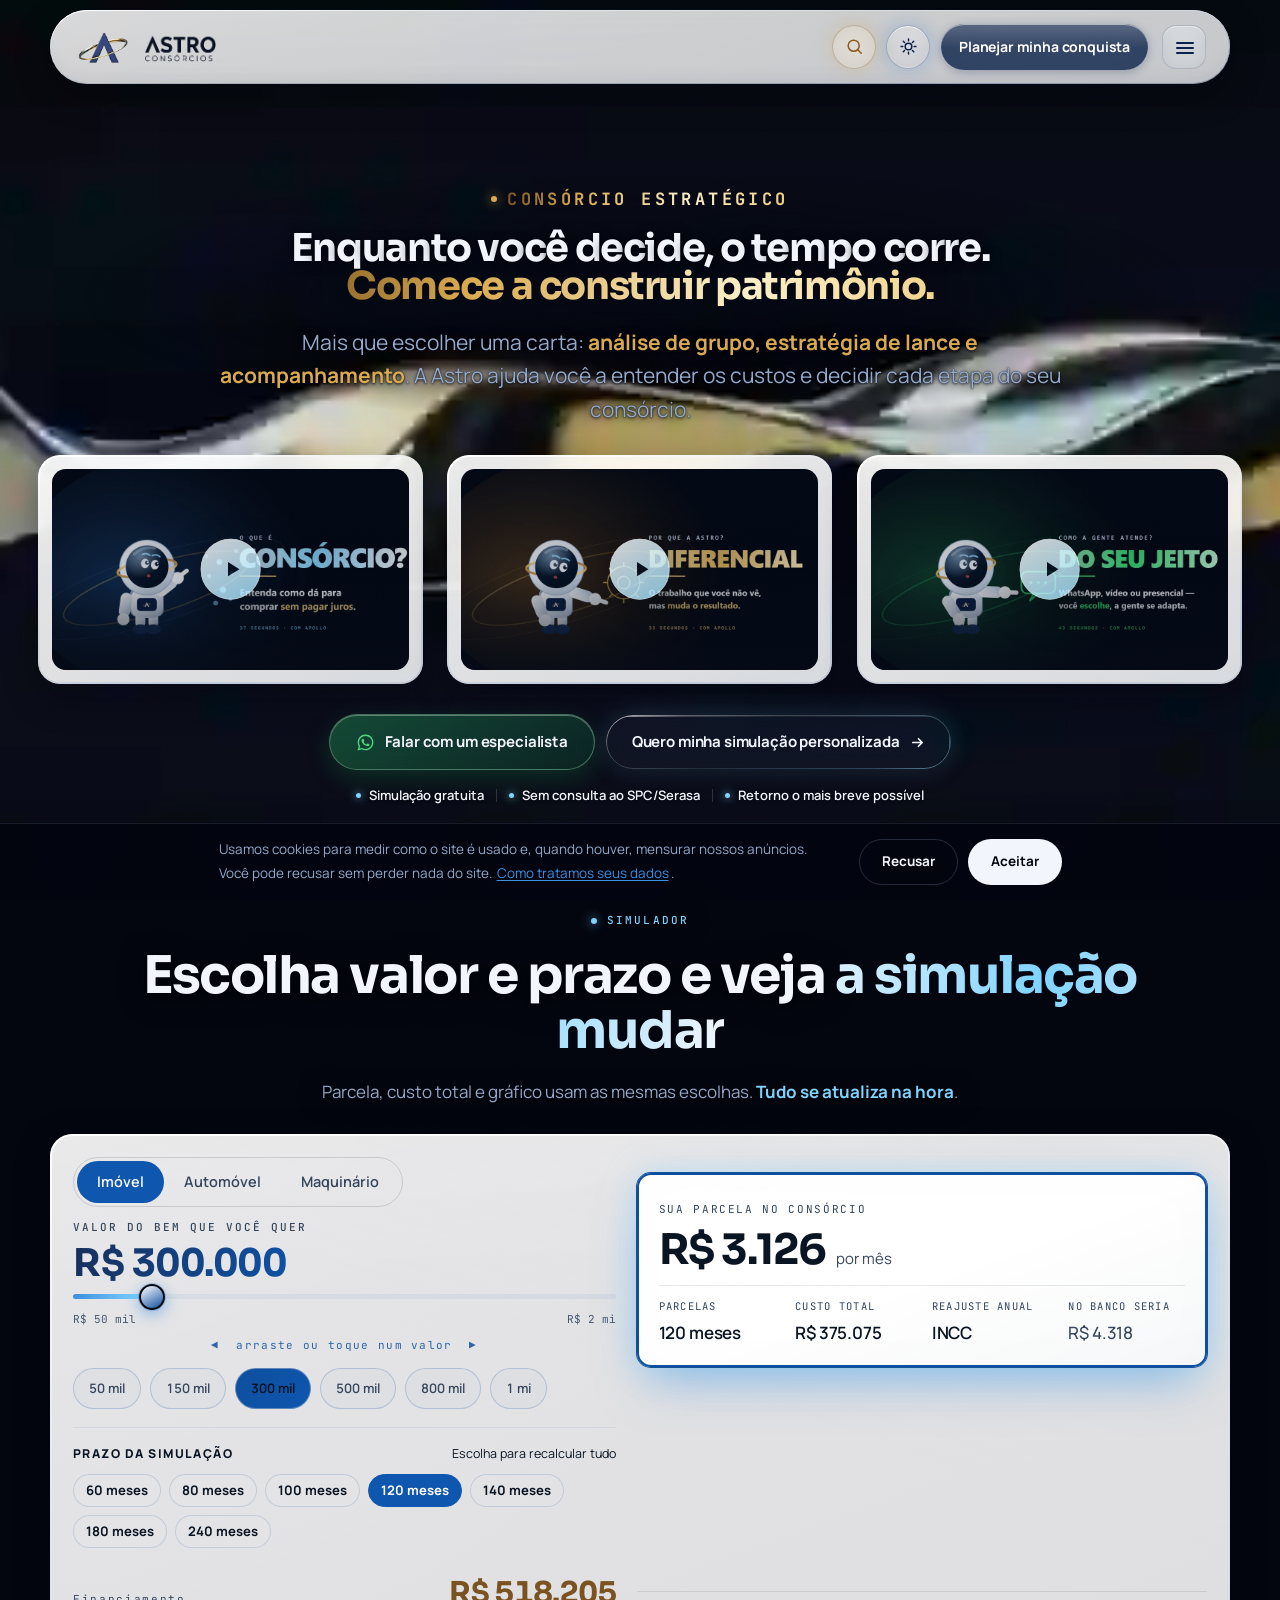
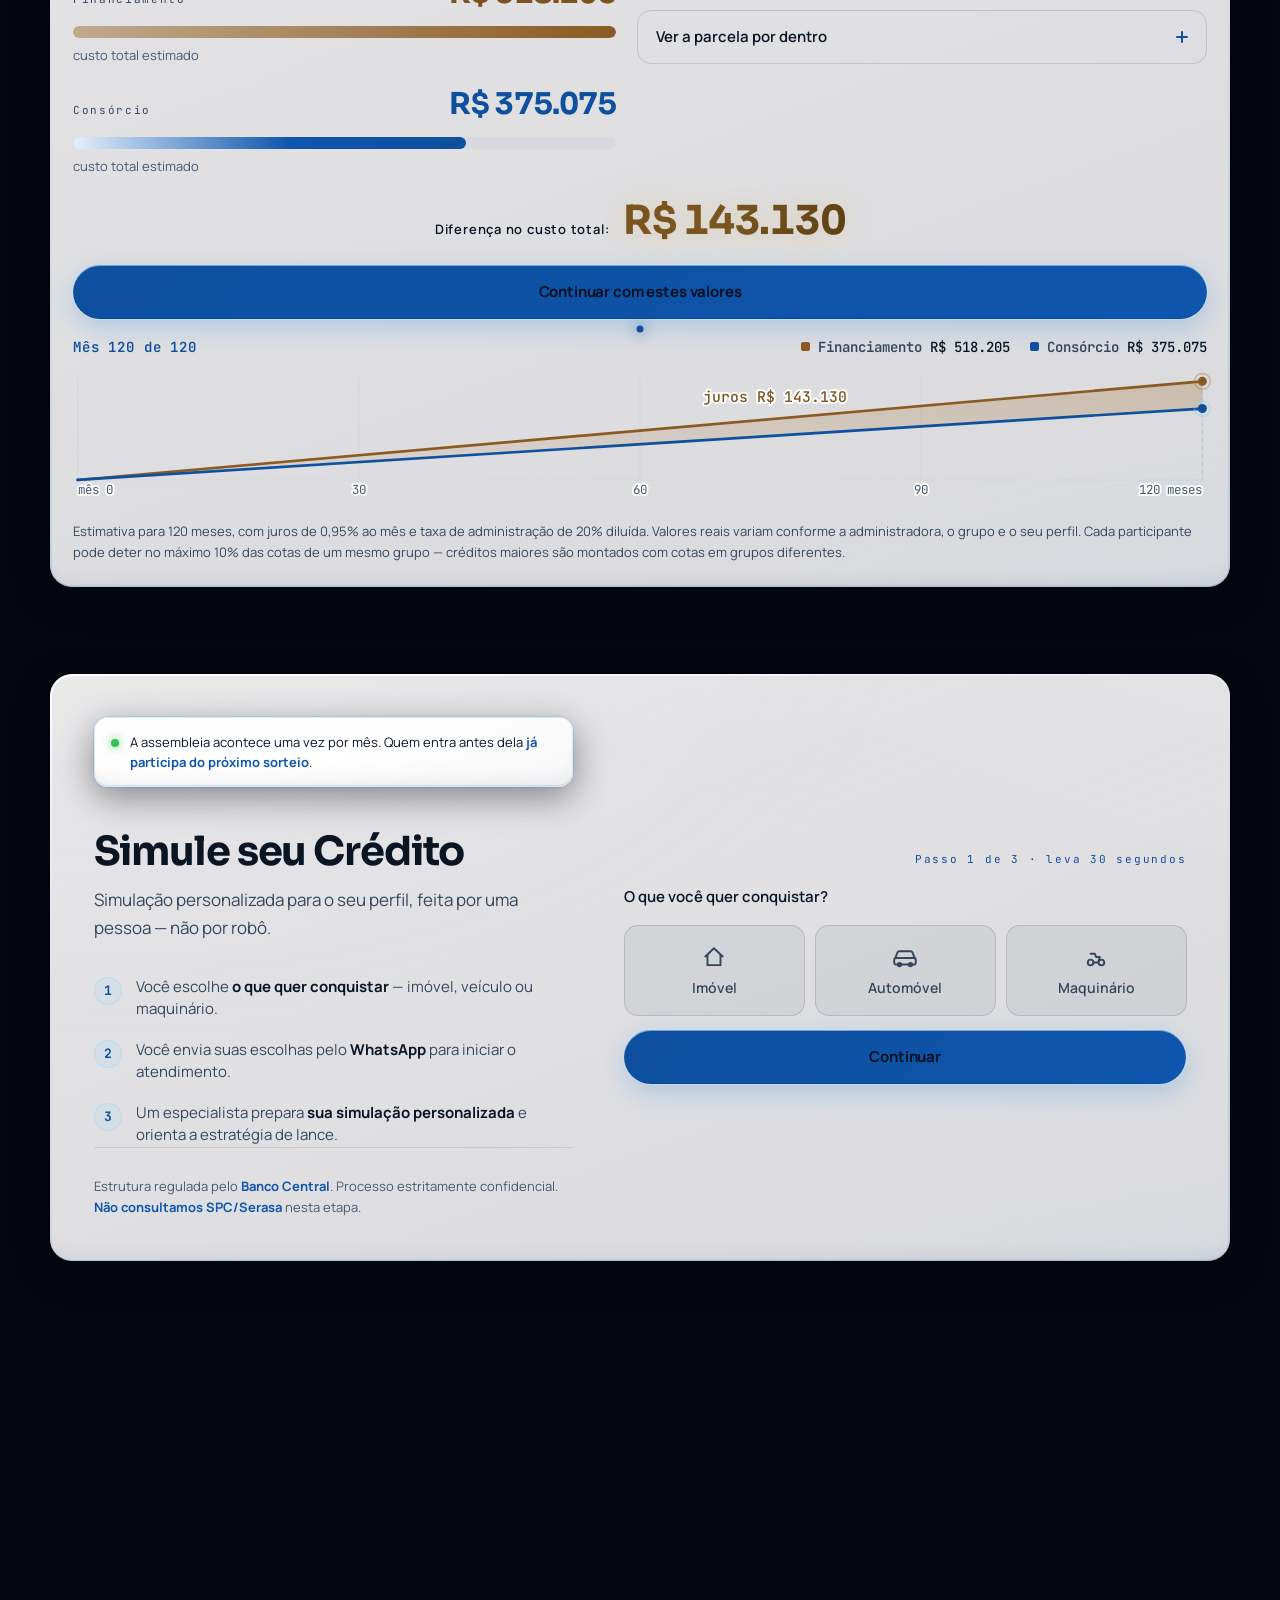
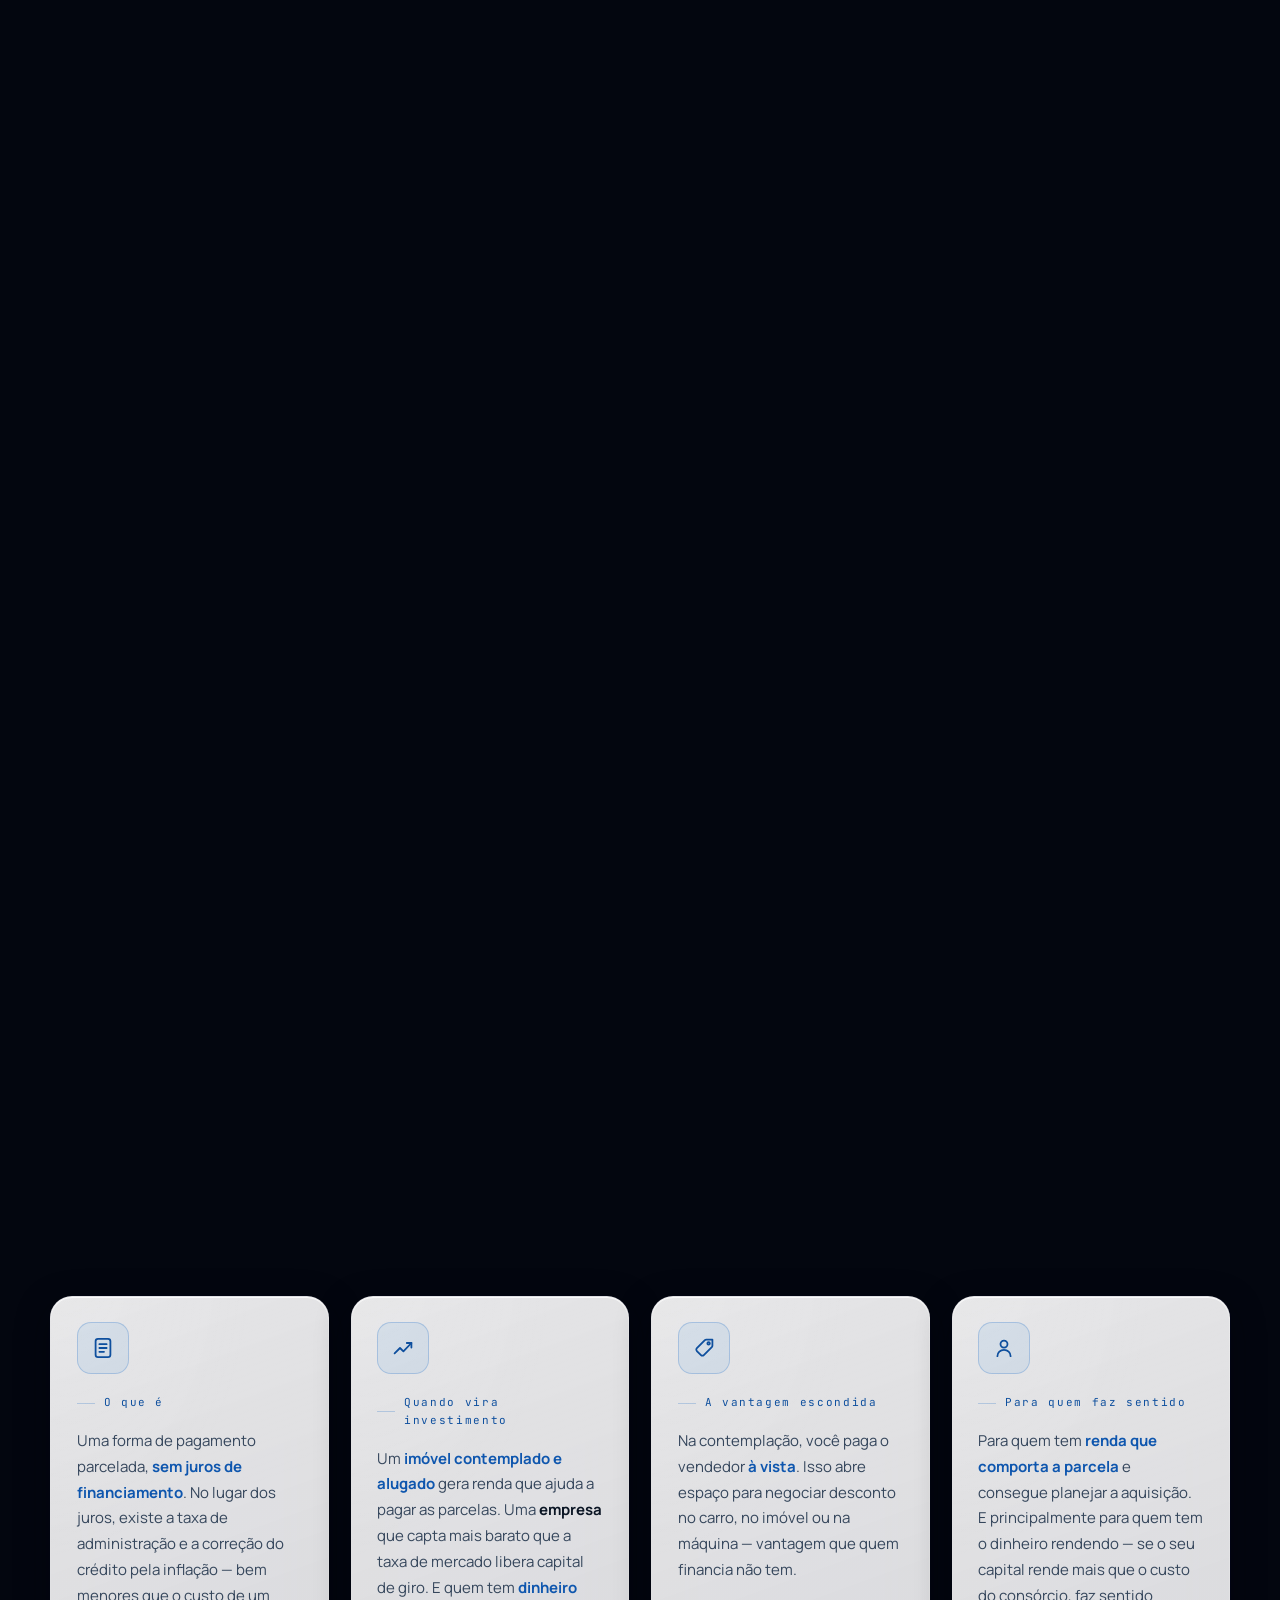
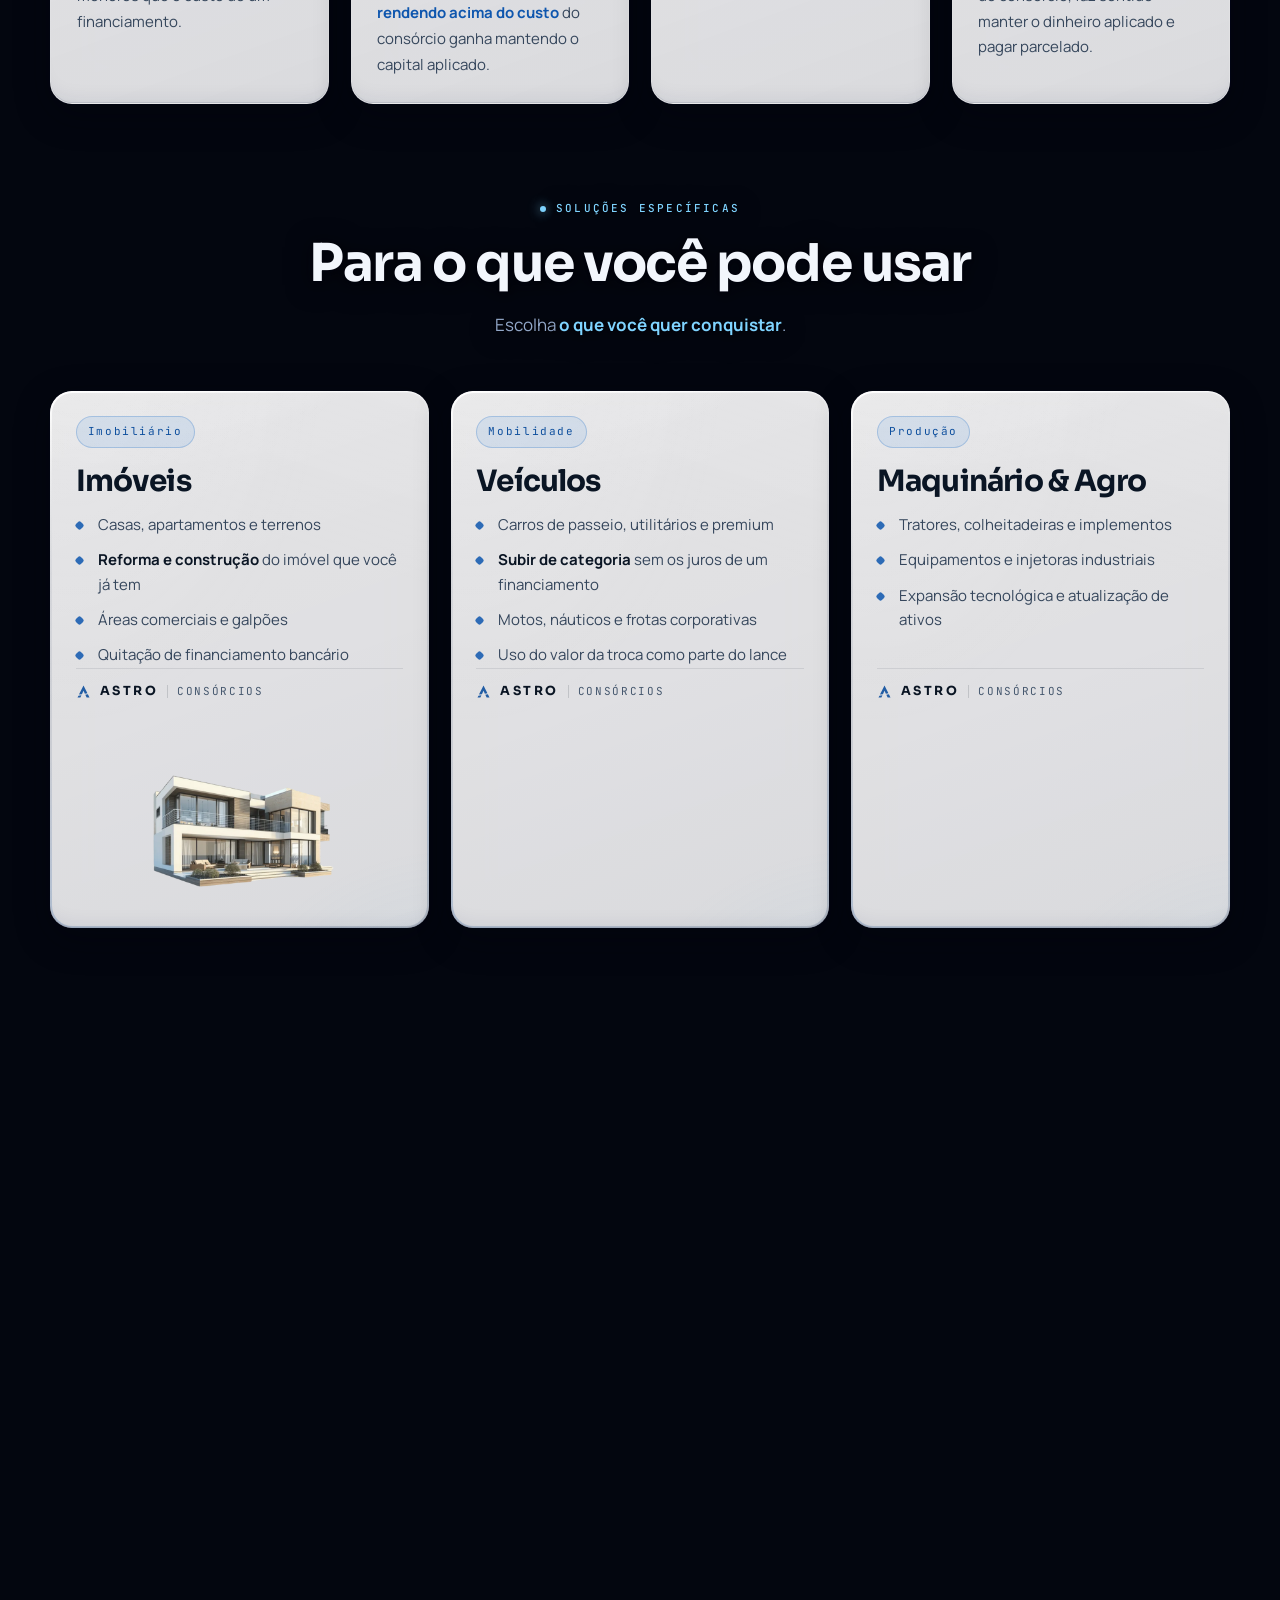
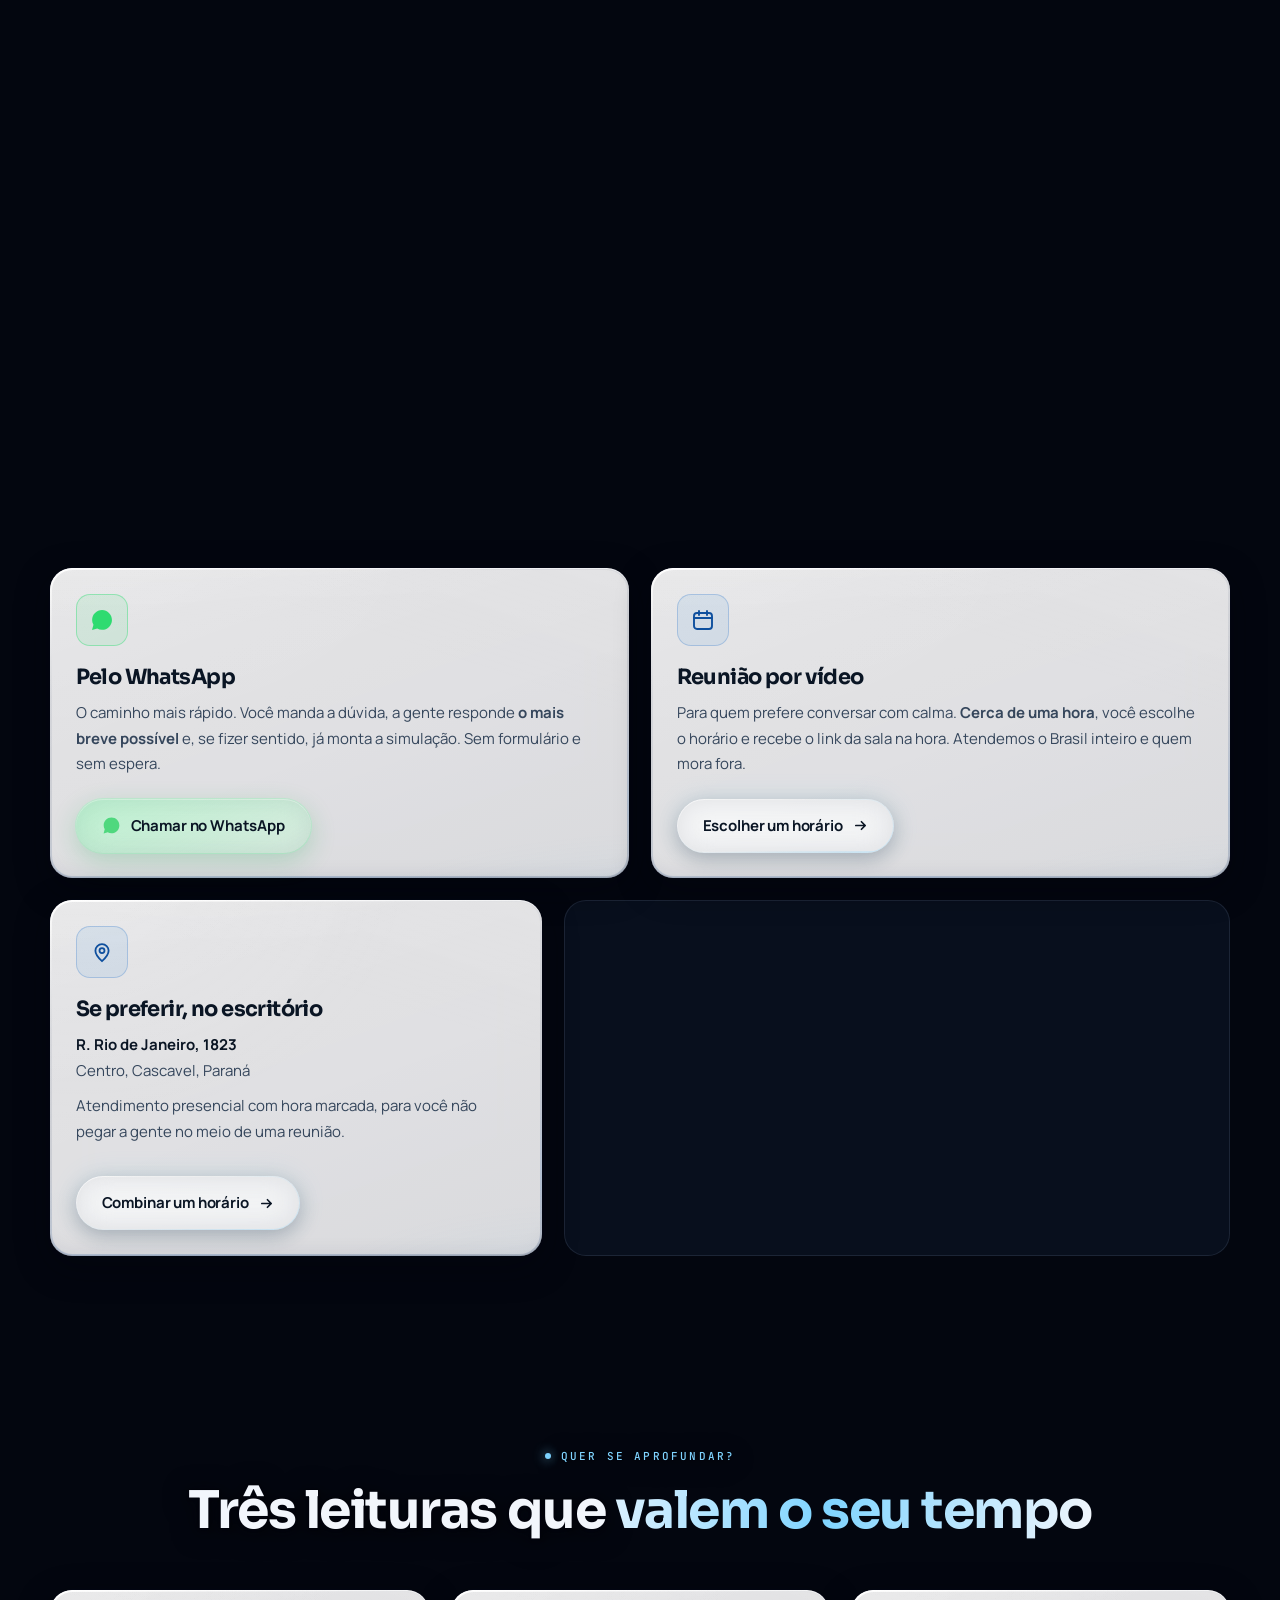
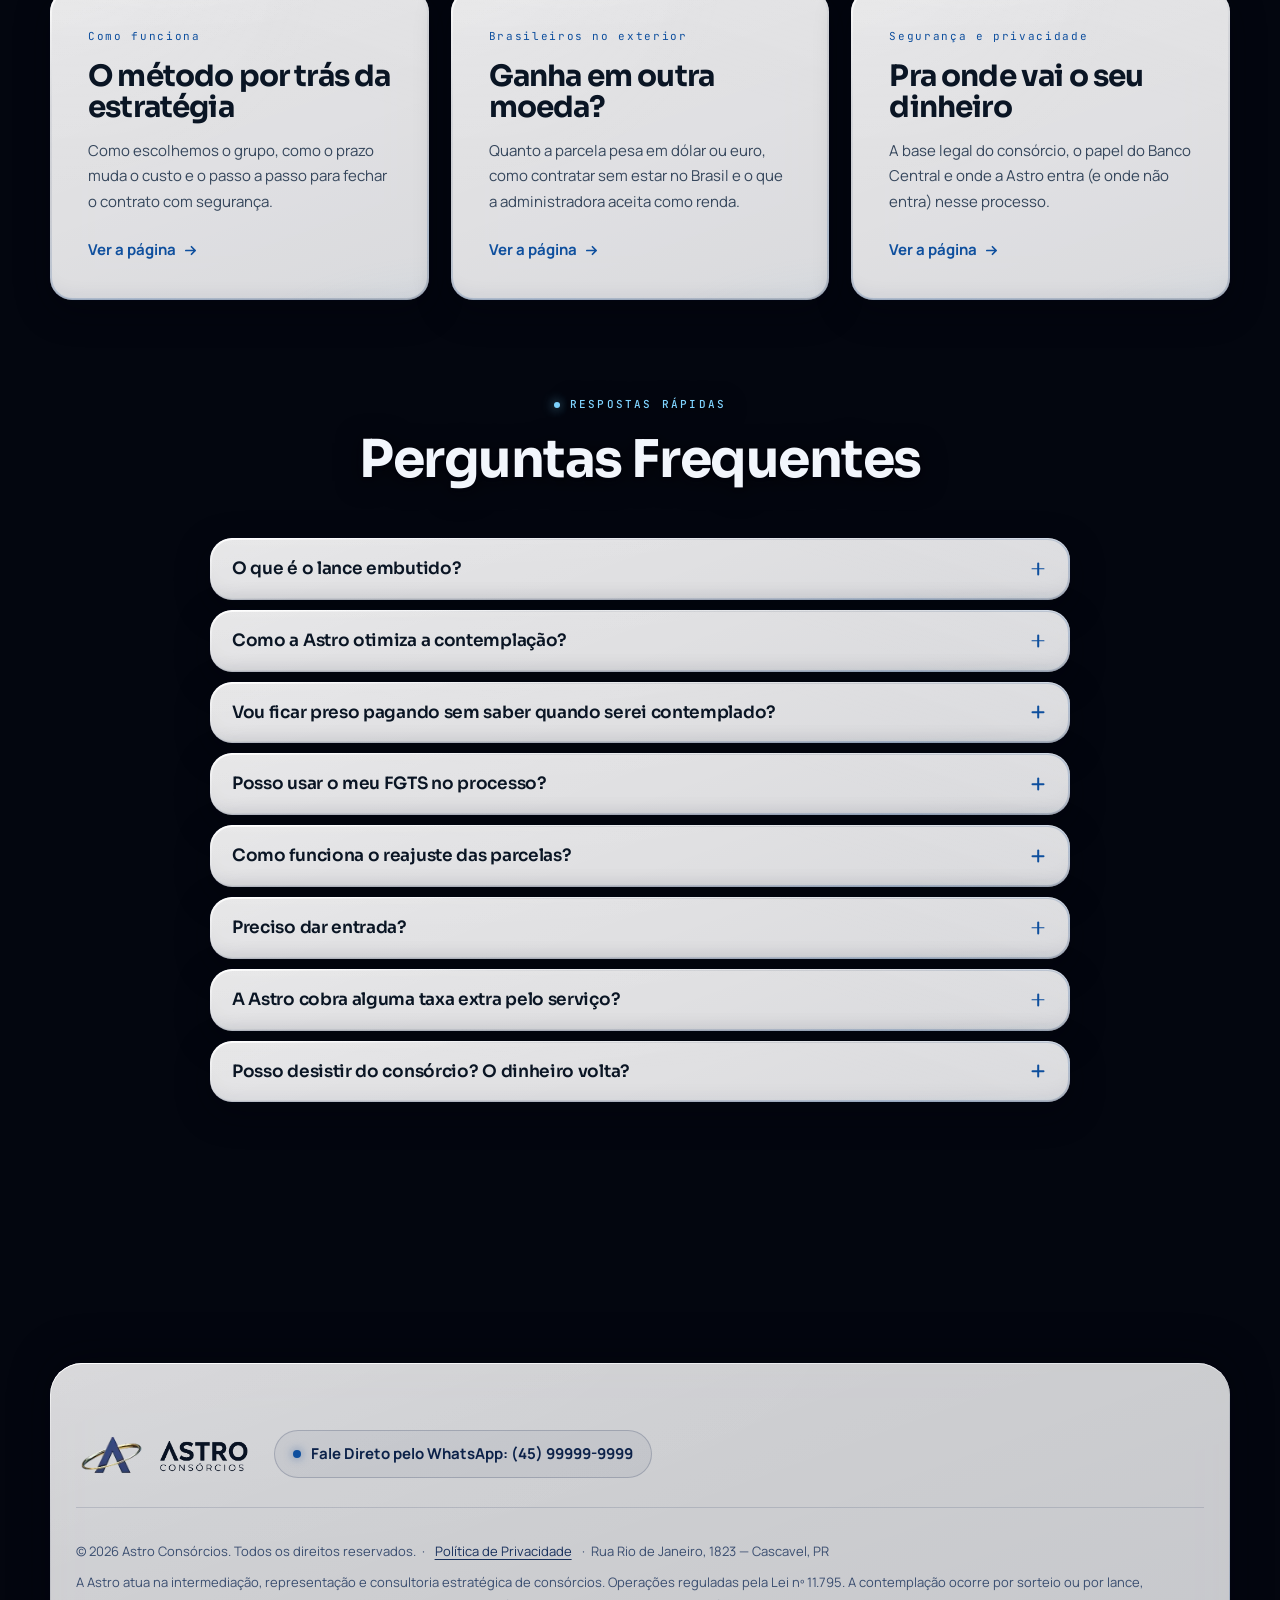
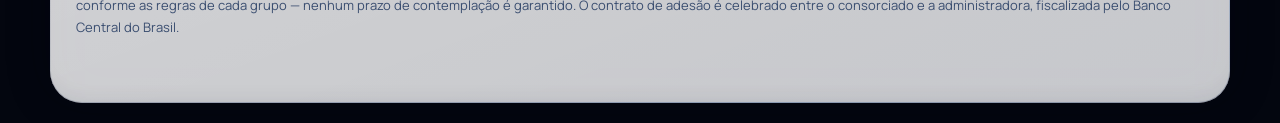
==== commit 95afd9fb: "Add files via upload" ====
--- a/index.html
+++ b/index.html
@@ -112,9 +112,10 @@
 /* Antes de qualquer pintura: sem isto a pagina nasce escura e pisca para o
    claro assim que o script principal roda. Fica inline de proposito. */
 (function(){try{
-  var t=localStorage.getItem("astro-tema");
-  if(t==="claro"||t==="escuro") document.documentElement.setAttribute("data-tema",t);
-  var claro = t==="claro" || (t!=="escuro" && window.matchMedia("(prefers-color-scheme: light)").matches);
+  var t=localStorage.getItem("astro-tema-v2");
+  if(t!=="claro"&&t!=="escuro") t="escuro";
+  document.documentElement.setAttribute("data-tema",t);
+  var claro = t==="claro";
   document.documentElement.classList.toggle("t-claro", claro);
   document.documentElement.style.colorScheme = claro ? "light" : "dark";
 }catch(e){}})();
@@ -1458,6 +1459,34 @@
   background:linear-gradient(135deg, var(--accent-hi), var(--accent));
   border-color:transparent; color:#04101F;
 }
+.calc-prazo{
+  margin-top:18px;
+  padding-top:16px;
+  border-top:1px solid rgba(147,169,201,.2);
+}
+.calc-prazo-cab{
+  display:flex; align-items:baseline; justify-content:space-between; gap:12px;
+  margin-bottom:10px;
+}
+.calc-prazo-cab span{
+  color:var(--muted); font-size:.76rem; font-weight:800; letter-spacing:.12em; text-transform:uppercase;
+}
+.calc-prazo-cab small{ color:var(--muted); font-size:.78rem }
+.calc-prazo-opcoes{ display:flex; flex-wrap:wrap; gap:8px }
+.calc-prazo-opcoes button{
+  min-width:64px; padding:9px 12px; border-radius:999px;
+  border:1px solid rgba(147,169,201,.42); background:rgba(255,255,255,.04);
+  color:var(--muted); font-family:inherit; font-size:.82rem; font-weight:700; line-height:1; cursor:pointer;
+  transition:border-color .2s,background .2s,color .2s,transform .2s;
+}
+.calc-prazo-opcoes button:hover{ transform:translateY(-1px); color:var(--text); border-color:var(--accent-line) }
+.calc-prazo-opcoes button.ativo{ color:#fff; background:var(--accent); border-color:var(--accent) }
+.calc-resumo-form{
+  margin:0 0 18px; padding:11px 14px; border-radius:12px;
+  border:1px solid rgba(59,143,224,.28); background:rgba(59,143,224,.08);
+  color:var(--muted); font-size:.88rem; line-height:1.45;
+}
+.calc-resumo-form strong{ color:var(--text) }
 
 /* as duas barras: o esqueleto que NÃO se repete a régua do hero */
 .calc-barras{ margin-top:16px; display:flex; flex-direction:column; gap:14px }
@@ -6551,7 +6580,16 @@
   background:rgba(127,212,255,.08); border:1px solid var(--accent-line);
   font-size:14px; line-height:1.55;
 }
-.calc-comparacao-aviso[hidden]{display:none}
+.calc-comparacao-aviso[hidden],
+.res-banco[hidden],
+.calc-barras[hidden],
+.calc-economia[hidden],
+.simulador-emenda[hidden],
+.regua[hidden],
+.comp-lado[hidden],
+.comp-rende[hidden],
+.comp-aviso[hidden]{display:none!important}
+.calc-resultado.sem-comparacao .res-grade{grid-template-columns:repeat(3,minmax(0,1fr))}
 .calc-comparacao-aviso strong{color:var(--text)}
 .comp-lados.sem-comparacao{grid-template-columns:minmax(0,1fr)}
 
@@ -6598,6 +6636,7 @@
   .diferencial-grid,.confianca-faixa{grid-template-columns:1fr}
 }
 </style>
+<link rel="stylesheet" href="/mobile-compat.css">
 </head>
 <body>
 
@@ -7025,8 +7064,8 @@
   <div class="container">
     <div class="sec-head centro rv">
       <div class="eyebrow">Simulador</div>
-      <h2 class="section-title">Mova o valor e veja <span>os 120 meses mudarem</span></h2>
-      <p class="section-sub centro">O gráfico abaixo é o mesmo cálculo, mês a mês. <span class="marca">Ele reage enquanto você arrasta</span>.</p>
+      <h2 class="section-title">Escolha valor e prazo e veja <span>a simulação mudar</span></h2>
+      <p class="section-sub centro">Parcela, custo total e gráfico usam as mesmas escolhas. <span class="marca">Tudo se atualiza na hora</span>.</p>
     </div>
 
     <div class="simulador vidro rv">
@@ -7051,6 +7090,13 @@
           <button type="button" data-v="800000">800 mil</button>
           <button type="button" data-v="1000000">1 mi</button>
         </div>
+        <div class="calc-prazo">
+          <div class="calc-prazo-cab">
+            <span>Prazo da simulação</span>
+            <small>Escolha para recalcular tudo</small>
+          </div>
+          <div class="calc-prazo-opcoes" id="calcPrazoOpcoes" role="group" aria-label="Prazo da simulação"></div>
+        </div>
         </div>
 
         <div class="calc-resultado" id="calcResultado">
@@ -7062,7 +7108,7 @@
             </div>
           </div>
           <div class="res-grade">
-            <div class="res-item"><span>Parcelas</span><b id="resPrazo">120 meses</b></div>
+            <div class="res-item"><span>Parcelas</span><b id="resPrazo">Prazo selecionado</b></div>
             <div class="res-item"><span>Custo total</span><b id="resTotal">R$ 375.075</b></div>
             <div class="res-item"><span>Reajuste anual</span><b id="resIndice">INCC</b></div>
             <div class="res-item res-banco"><span>No banco seria</span><b id="resBanco">R$ 4.318</b></div>
@@ -7093,7 +7139,7 @@
             <span class="comp-sinal" aria-hidden="true"></span>
           </button>
           <div class="comp-corpo" id="compCorpo" hidden>
-            <p class="comp-intro">Parcela média nos 120 meses, com <strong class="marca">todas as linhas
+            <p class="comp-intro">Parcela média no prazo escolhido, com <strong class="marca">todas as linhas
               abertas</strong> nos dois lados. Nenhuma taxa escondida, nem a nossa.</p>
 
             <div class="comp-lados">
@@ -7122,7 +7168,7 @@
               <p>Um financiamento pediria <strong id="rEntrada">R$ 60.000</strong> de entrada.
                 O consórcio não pede. Aplicado a 100% do CDI e já descontado o imposto de renda,
                 esse valor chegaria a <strong id="rFinal">R$ 196.180</strong> em
-                <span id="rPrazo">120 meses</span>.</p>
+                <span id="rPrazo">prazo escolhido</span>.</p>
               <p class="comp-rende-ganho">Só de rendimento: <strong id="rGanho">R$ 136.180</strong></p>
               <p class="comp-aviso"><strong>Projeção pela taxa de hoje</strong>, com o CDI a 13,90% ao
                 ano e a Selic a 14,00%. Juro muda, e ninguém garante que essa taxa se mantenha por
@@ -7151,7 +7197,7 @@
         <div class="regua" id="regua">
           <div class="regua-topo">
             <div class="regua-titulo">
-              <div class="regua-mes" id="reguaMes">Mês 120 de 120</div>
+              <div class="regua-mes" id="reguaMes">Prazo selecionado</div>
               </div>
             <div class="regua-legenda">
               <span class="regua-chave fin">Financiamento <b id="reguaFin">R$ 516.495</b></span>
@@ -7160,7 +7206,7 @@
           </div>
   
           <svg class="regua-svg" id="reguaSvg" viewBox="0 0 1000 115" role="img"
-               aria-label="Gráfico: ao longo de 120 meses o financiamento acumula R$ 516.495 e o consórcio R$ 354.000, uma diferença de R$ 162.495 em juros.">
+               aria-label="Gráfico comparativo conforme valor e prazo selecionados.">
             <defs>
               <linearGradient id="gradCunha" x1="0" y1="1" x2="1" y2="0">
                 <stop offset="0%"   stop-color="#A8763A" stop-opacity="0"/>
@@ -7183,7 +7229,7 @@
           </svg>
         </div>
 
-      <p class="calc-nota">Estimativa para <span data-nota-prazo>120</span> meses, com juros de <span data-nota-juros>0,95%</span> ao mês e taxa de administração de <span data-nota-adm>20%</span> diluída. Valores reais variam conforme a administradora, o grupo e o seu perfil. Cada participante pode deter no máximo 10% das cotas de um mesmo grupo — créditos maiores são montados com cotas em grupos diferentes.</p>
+      <p class="calc-nota">Estimativa conforme a modalidade, o valor e o prazo selecionados. Valores reais variam conforme a administradora, o grupo e o seu perfil.</p>
 
     </div>
   </div>
@@ -7261,6 +7307,7 @@
               <!-- PASSO 2 -->
               <div class="form-step" id="step-2">
                 <div class="step-indicator">Passo 2 de 3 · quase lá</div>
+                <p class="calc-resumo-form" id="calcResumoForm" hidden></p>
 
                 <label class="so-leitor" for="valor">Crédito estimado</label>
                 <select id="valor" class="so-leitor" required tabindex="-1" aria-hidden="true">
@@ -7996,11 +8043,13 @@
    ========================================================================== */
 window.AstroTaxas = {
   modalidade: 'imovel',
+  prazo: 120,
 
   perfis: {
     imovel: {
       nome:'Imóvel', bem:'imóvel',
       N:120,           /* prazo de referência, em meses */
+      prazos:[60,80,100,120,140,180,240],
       I:0.0095,        /* juros do SBPE ao mês, faixa 10,5% a 12% ao ano + TR */
       ADM:0.20,        /* taxa de administração, faixa 18% a 22% */
       FR:0.02,         /* fundo de reserva, faixa 1% a 3% */
@@ -8017,6 +8066,7 @@
     carro: {
       nome:'Automóvel', bem:'veículo',
       N:60,
+      prazos:[60,80,100,120,140],
       I:0.0175,        /* CDC de veículo, ordem de grandeza de 2026 */
       ADM:0.16,        /* veículo costuma ficar abaixo de imóvel */
       FR:0.02,
@@ -8045,6 +8095,7 @@
       nome:'Maquinário', bem:'maquinário',
       comparacao:false,
       N:120,
+      prazos:[60,80,100,120,140],
       I:0.0175, ADM:0.125, FR:0.02, SEG:0.0004, MIP:0.00030, DFI:0,
       IOF:0.0338, TXB:25, indice:'IPCA', ENT:0.20,
       /* teto em 3 milhões: maquinário agrícola (colheitadeira, trator
@@ -8074,7 +8125,11 @@
     return { entrada: entrada, liquido: liquido, ganho: liquido - entrada };
   },
 
-  def: function(){ return this.perfis[this.modalidade]; },
+  def: function(){
+    var base = this.perfis[this.modalidade];
+    var prazo = base.prazos.indexOf(this.prazo) > -1 ? this.prazo : base.N;
+    return Object.assign({}, base, { N:prazo });
+  },
 
   /* Mês a mês: seguro, MIP e DFI incidem sobre saldo que muda, e o
      financiamento amortiza em Price. Aproximar erraria onde importa. */
@@ -8163,6 +8218,12 @@
   });
   btn.classList.add('sel'); btn.setAttribute('aria-pressed', 'true');
   alvo.value = btn.getAttribute('data-valor');
+  if (alvo.id === 'modalidade' || alvo.id === 'valor') {
+    var quiz = document.getElementById('quiz-form');
+    var resumo = document.getElementById('calcResumoForm');
+    if (quiz) quiz.dataset.valorExato = '';
+    if (resumo) resumo.hidden = true;
+  }
   alvo.dispatchEvent(new Event('change', { bubbles: true }));
 });
 
@@ -8176,17 +8237,20 @@
   function val(id){ var e = document.getElementById(id); return e ? e.value : ''; }
   var nome = val('f-nome'), fone = val('f-fone'), modal = val('modalidade'),
       valor = val('valor'), prazo = val('prazo'), lance = val('lance');
+  var quiz = document.getElementById('quiz-form');
+  var valorExato = quiz ? (quiz.dataset.valorExato || '') : '';
+  var valorEnvio = valorExato || valor;
 
   var texto =
     'Olá! Quero uma simulação da Astro.' +
     '\n\nNome: ' + nome +
     '\nWhatsApp: ' + fone +
     (modal ? '\nModalidade: ' + modal : '') +
-    (valor ? '\nValor do crédito: ' + valor : '') +
+    (valorEnvio ? '\nValor do crédito: ' + valorEnvio : '') +
     (prazo ? '\nPrazo: ' + prazo : '') +
     (lance ? '\nReserva para lance: ' + lance : '');
 
-  rastrear('Lead', { valor_credito: valor, modalidade: modal });
+  rastrear('Lead', { valor_credito: valorEnvio, modalidade: modal, prazo: prazo });
   window.open('https://wa.me/554599999999?text=' + encodeURIComponent(texto), '_blank');
   changeStep(3, 4);
 }
@@ -9110,6 +9174,7 @@
         bFin = document.getElementById('calcBarFin'),
         bCon = document.getElementById('calcBarCon'),
         dica = document.getElementById('calcDica'),
+        prazoOpcoes = document.getElementById('calcPrazoOpcoes'),
         atalhos = document.querySelectorAll('.calc-atalhos button');   /* reatribuído ao trocar de modalidade */
     /* as taxas vêm de window.AstroTaxas, fonte única do site */
     var compor = function(pv){ return window.AstroTaxas.compor(pv); };
@@ -9146,6 +9211,8 @@
       if (avisoComparacao) avisoComparacao.hidden = !semComparacao;
       var compLados = document.querySelector('.comp-lados');
       if (compLados) compLados.classList.toggle('sem-comparacao', semComparacao);
+      var resultado = document.getElementById('calcResultado');
+      if (resultado) resultado.classList.toggle('sem-comparacao', semComparacao);
 
       põe('resParcela', c.con.parcela);
       põe('resBanco',   c.fin.parcela);
@@ -9161,11 +9228,18 @@
         }
       }
       var introComposicao = document.querySelector('.comp-intro');
-      if (introComposicao && semComparacao) {
-        introComposicao.innerHTML = 'Parcela média nos ' + p.N + ' meses, com <strong class="marca">os componentes do consórcio abertos</strong>. A comparação bancária será feita depois de identificar a linha de crédito adequada ao maquinário.';
+      if (introComposicao) {
+        introComposicao.innerHTML = semComparacao
+          ? 'Parcela média em ' + p.N + ' meses, com <strong class="marca">os componentes do consórcio abertos</strong>. A comparação bancária será feita depois de identificar a linha de crédito adequada ao maquinário.'
+          : 'Parcela média em ' + p.N + ' meses, com <strong class="marca">todas as linhas abertas</strong> nos dois lados. Nenhuma taxa escondida, nem a nossa.';
       }
       var elInd = document.getElementById('resIndice');
       if (elInd) elInd.textContent = p.indice;
+      if (prazoOpcoes) prazoOpcoes.querySelectorAll('button').forEach(function(b){
+        var ativo = Number(b.dataset.prazo) === p.N;
+        b.classList.toggle('ativo', ativo);
+        b.setAttribute('aria-pressed', String(ativo));
+      });
 
       /* o dinheiro que não virou entrada */
       var r = window.AstroTaxas.rendimento(pv);
@@ -9179,6 +9253,9 @@
       eco.textContent = brl(totalFin - totalCon);
       bFin.style.width = '100%';
       bCon.style.width = ((totalCon / totalFin) * 100).toFixed(1) + '%';
+
+      var grafico = document.getElementById('reguaSvg');
+      if (grafico) grafico.setAttribute('aria-label', 'Gráfico da simulação em ' + p.N + ' meses: financiamento ' + brl(totalFin) + ' e consórcio ' + brl(totalCon) + '.');
 
       var pct = ((sl.value - sl.min) / (sl.max - sl.min)) * 100;
       sl.style.background = 'linear-gradient(90deg,#3B8FE0 0%,#7FD4FF ' + pct + '%,rgba(147,169,201,.16) ' + pct + '%,rgba(147,169,201,.16) 100%)';
@@ -9196,9 +9273,30 @@
       if (!aberto) rastrear('ViewContent', { origem:'composicao-parcela' });
     });
 
-    /* o seletor reescreve a faixa do slider, os atalhos e o prazo */
+    /* Valor e prazo usam a mesma fonte de verdade do gráfico e do formulário. */
+    function montarPrazos(){
+      if (!prazoOpcoes) return;
+      var d = window.AstroTaxas.def();
+      prazoOpcoes.innerHTML = '';
+      d.prazos.forEach(function(n){
+        var b = document.createElement('button');
+        b.type = 'button'; b.dataset.prazo = n; b.textContent = n + ' meses';
+        b.setAttribute('aria-pressed', String(n === d.N));
+        b.classList.toggle('ativo', n === d.N);
+        b.addEventListener('click', function(){
+          window.AstroTaxas.prazo = n;
+          Regua.remedir(1);
+          atualizar();
+          rastrear('ViewContent', { modalidade:window.AstroTaxas.modalidade, prazo:n });
+        });
+        prazoOpcoes.appendChild(b);
+      });
+    }
+
+    /* O seletor reescreve a faixa do slider, os atalhos e os prazos disponíveis. */
     function trocarModo(modo){
       window.AstroTaxas.modalidade = modo;
+      window.AstroTaxas.prazo = window.AstroTaxas.perfis[modo].N;
       var d = window.AstroTaxas.def();
       sl.min = d.min; sl.max = d.max; sl.step = d.passo; sl.value = d.padrao;
 
@@ -9248,10 +9346,8 @@
       if (linBanco) linBanco.firstChild.nodeValue = d.IOF ? 'Taxa do banco e IOF' : 'Taxa mensal do banco';
       var linSeg = document.querySelector('#fSeg').closest('.comp-lin').querySelector('span');
       if (linSeg) linSeg.firstChild.nodeValue = d.DFI ? 'Seguro MIP + DFI' : 'Seguro prestamista';
-      var tit = document.querySelector('#calculadora .section-title');
-      if (tit) tit.innerHTML = 'Mova o valor e veja <span>os ' + d.N + ' meses mudarem</span>';
-
-      Regua.remedir();
+      montarPrazos();
+      Regua.remedir(1);
       atualizar();
       rastrear('ViewContent', { modalidade: modo });
     }
@@ -9296,16 +9392,25 @@
 
       selecionar('modalidade', modo);
       selecionar('valor', faixa);
+      selecionar('prazo', window.AstroTaxas.def().N + ' Meses');
+      var quiz = document.getElementById('quiz-form');
+      if (quiz) quiz.dataset.valorExato = brl(valorAtual);
+      var resumo = document.getElementById('calcResumoForm');
+      if (resumo) {
+        resumo.innerHTML = 'Valores trazidos da calculadora: <strong>' + brl(valorAtual) + '</strong> em <strong>' + window.AstroTaxas.def().N + ' meses</strong>.';
+        resumo.hidden = false;
+      }
       document.querySelectorAll('.form-step').forEach(function(s){ s.classList.remove('active'); });
       var passo2 = document.getElementById('step-2');
       if (passo2) {
         passo2.classList.add('active');
         var indicador = passo2.querySelector('.step-indicator');
-        if (indicador) indicador.textContent = 'Passo 2 de 3 · valores trazidos do simulador';
+        if (indicador) indicador.textContent = 'Passo 2 de 3 · modalidade, valor e prazo já preenchidos';
       }
       var formulario = document.getElementById('form-simulador');
       if (formulario) formulario.scrollIntoView({ behavior:'smooth', block:'start' });
     });
+    montarPrazos();
     atualizar();
   })();
 
@@ -10259,7 +10364,10 @@
     function alternar(){
       /* a pessoa clicou: a partir daqui a escolha dela manda, nao o sistema */
       var claro = claroAgora();
-      try { localStorage.setItem('astro-tema', claro ? 'escuro' : 'claro'); } catch(e){}
+      try {
+        localStorage.setItem('astro-tema', claro ? 'escuro' : 'claro');
+        localStorage.setItem('astro-tema-v2', claro ? 'escuro' : 'claro');
+      } catch(e){}
       raiz.setAttribute('data-tema', claro ? 'escuro' : 'claro');
       aplicar();
     }
